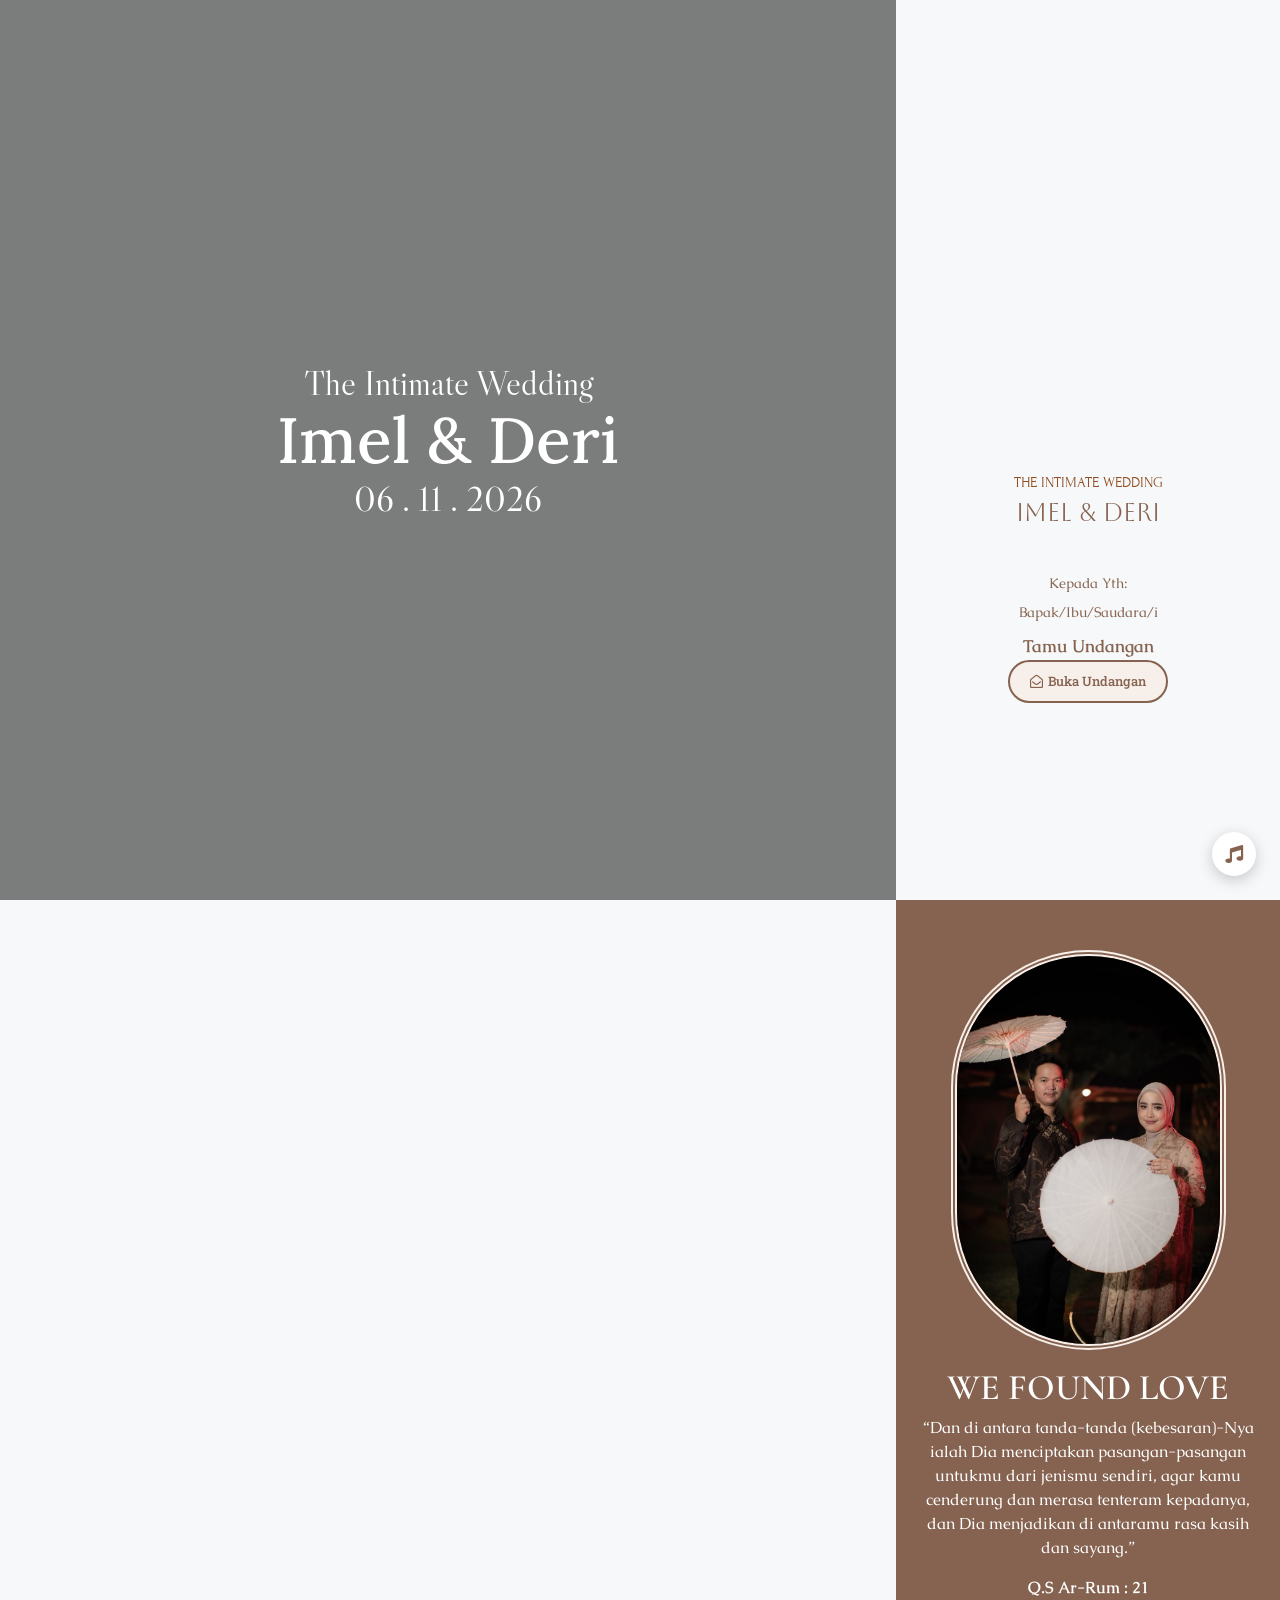
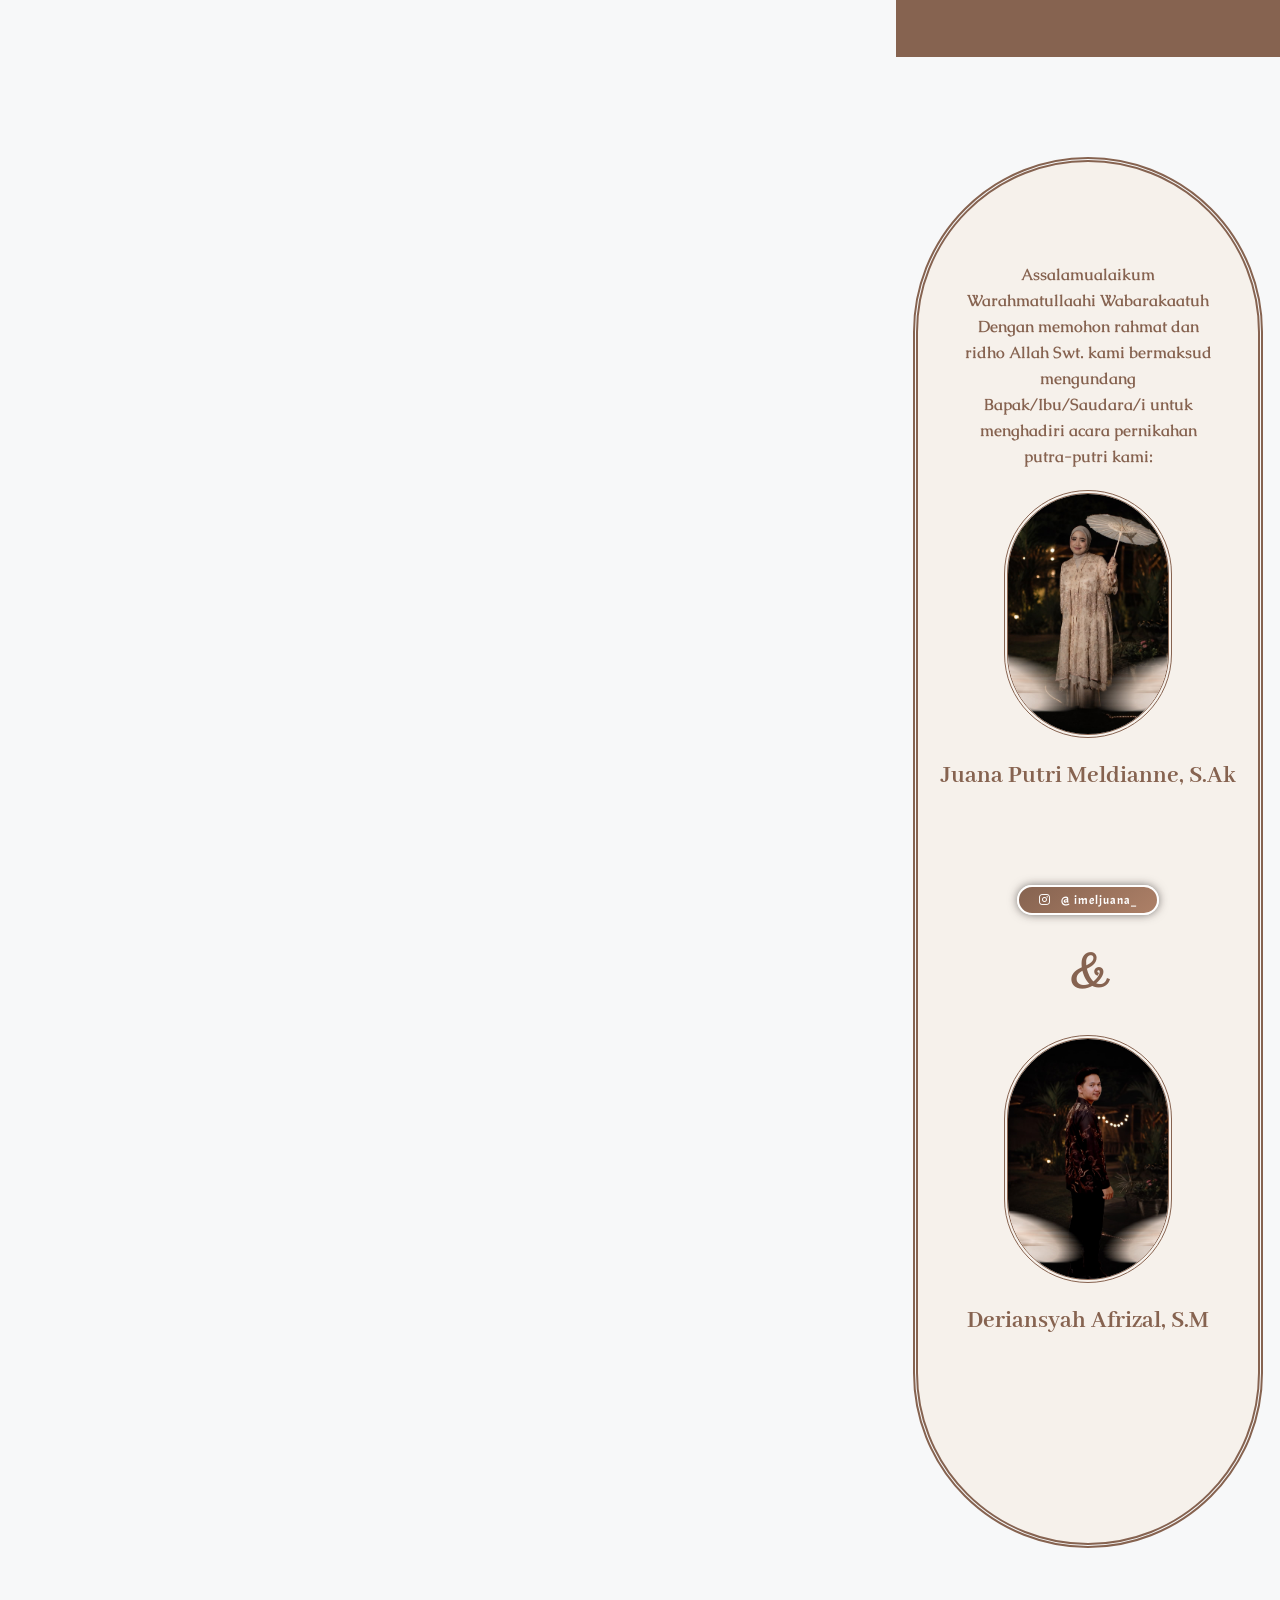
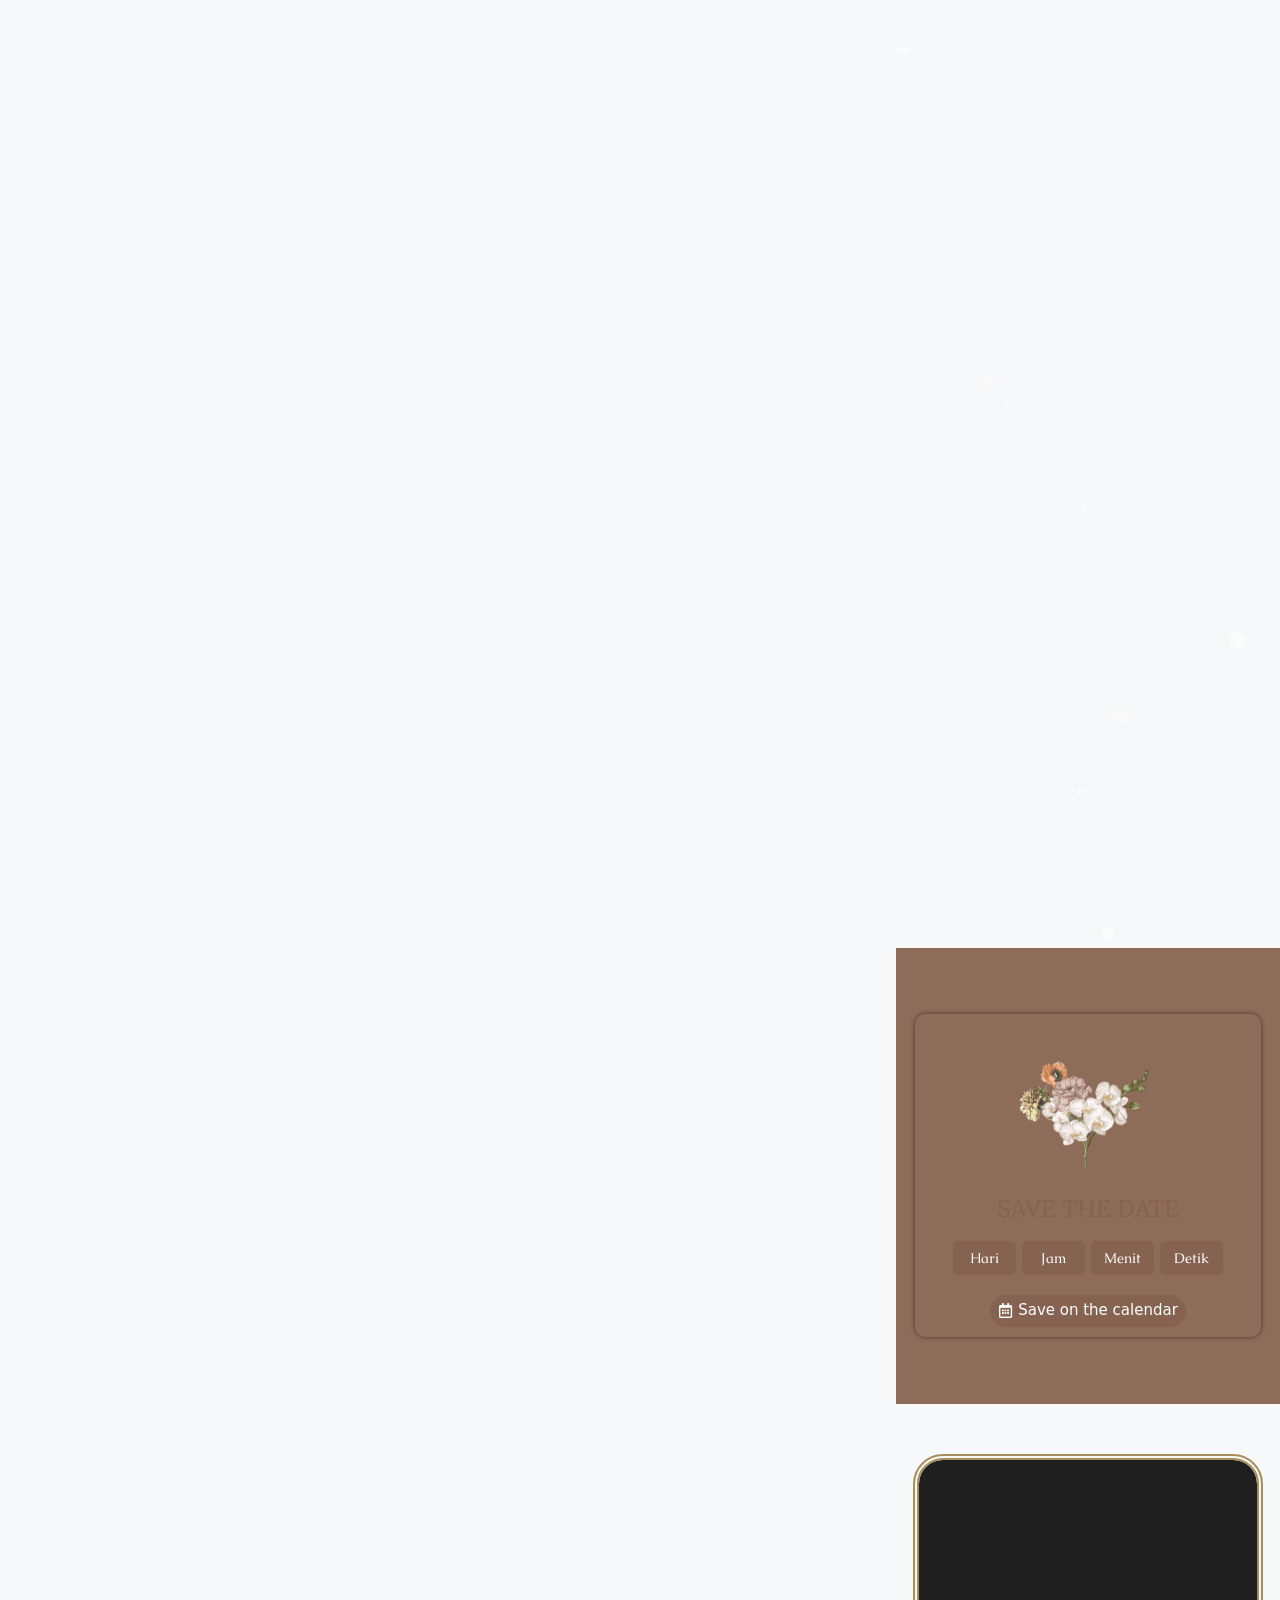
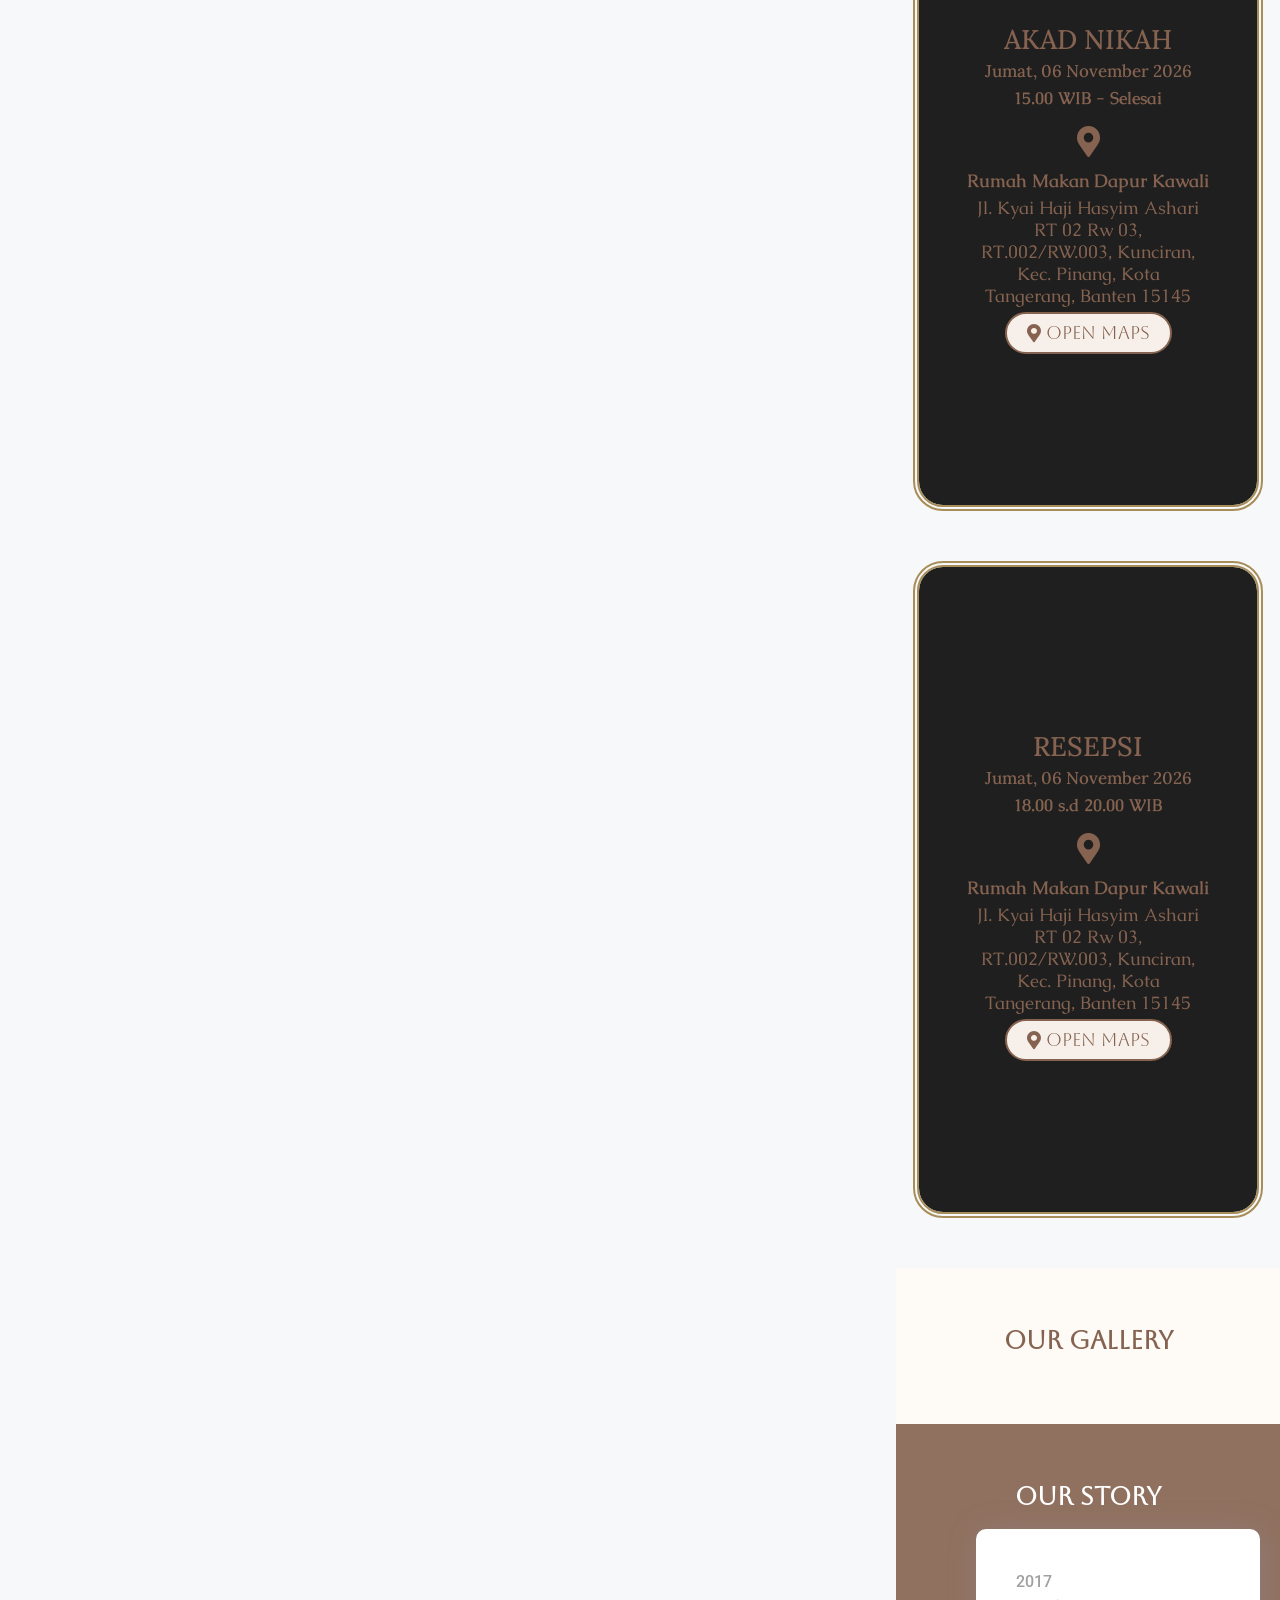
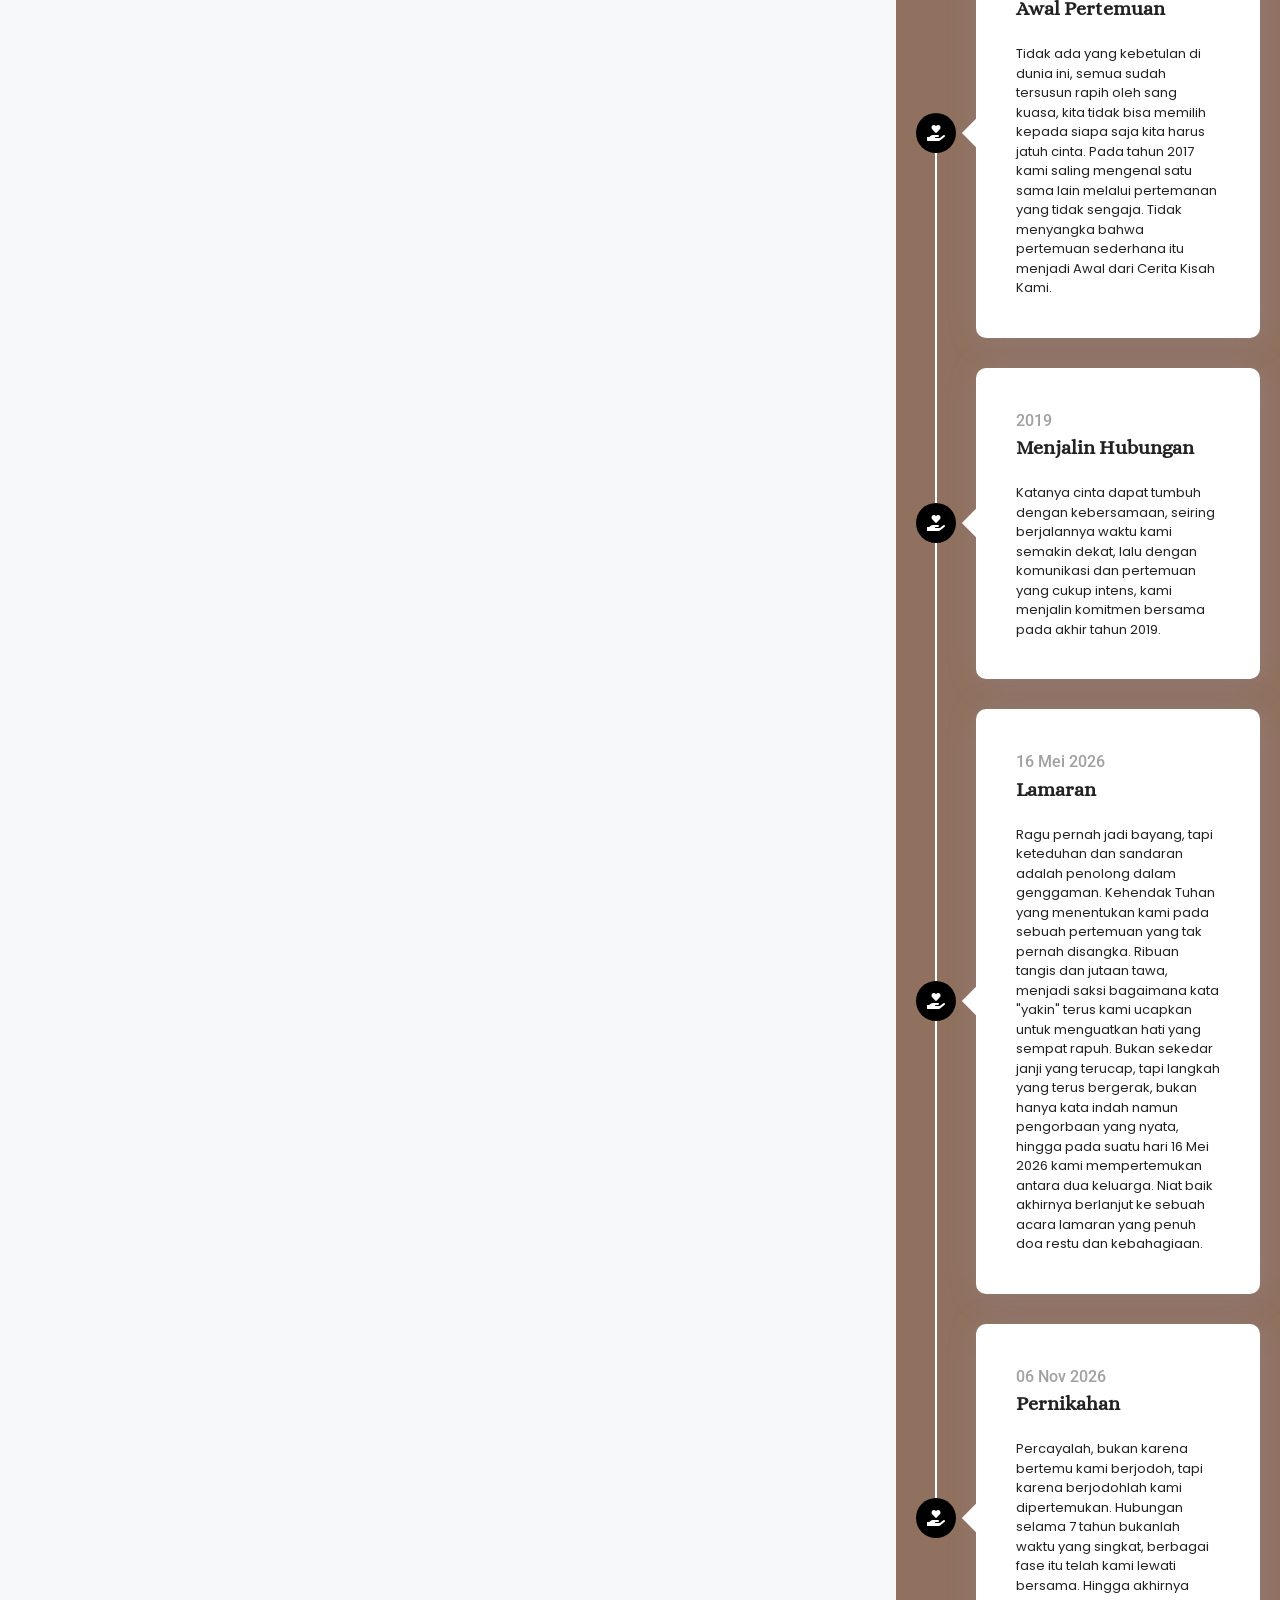
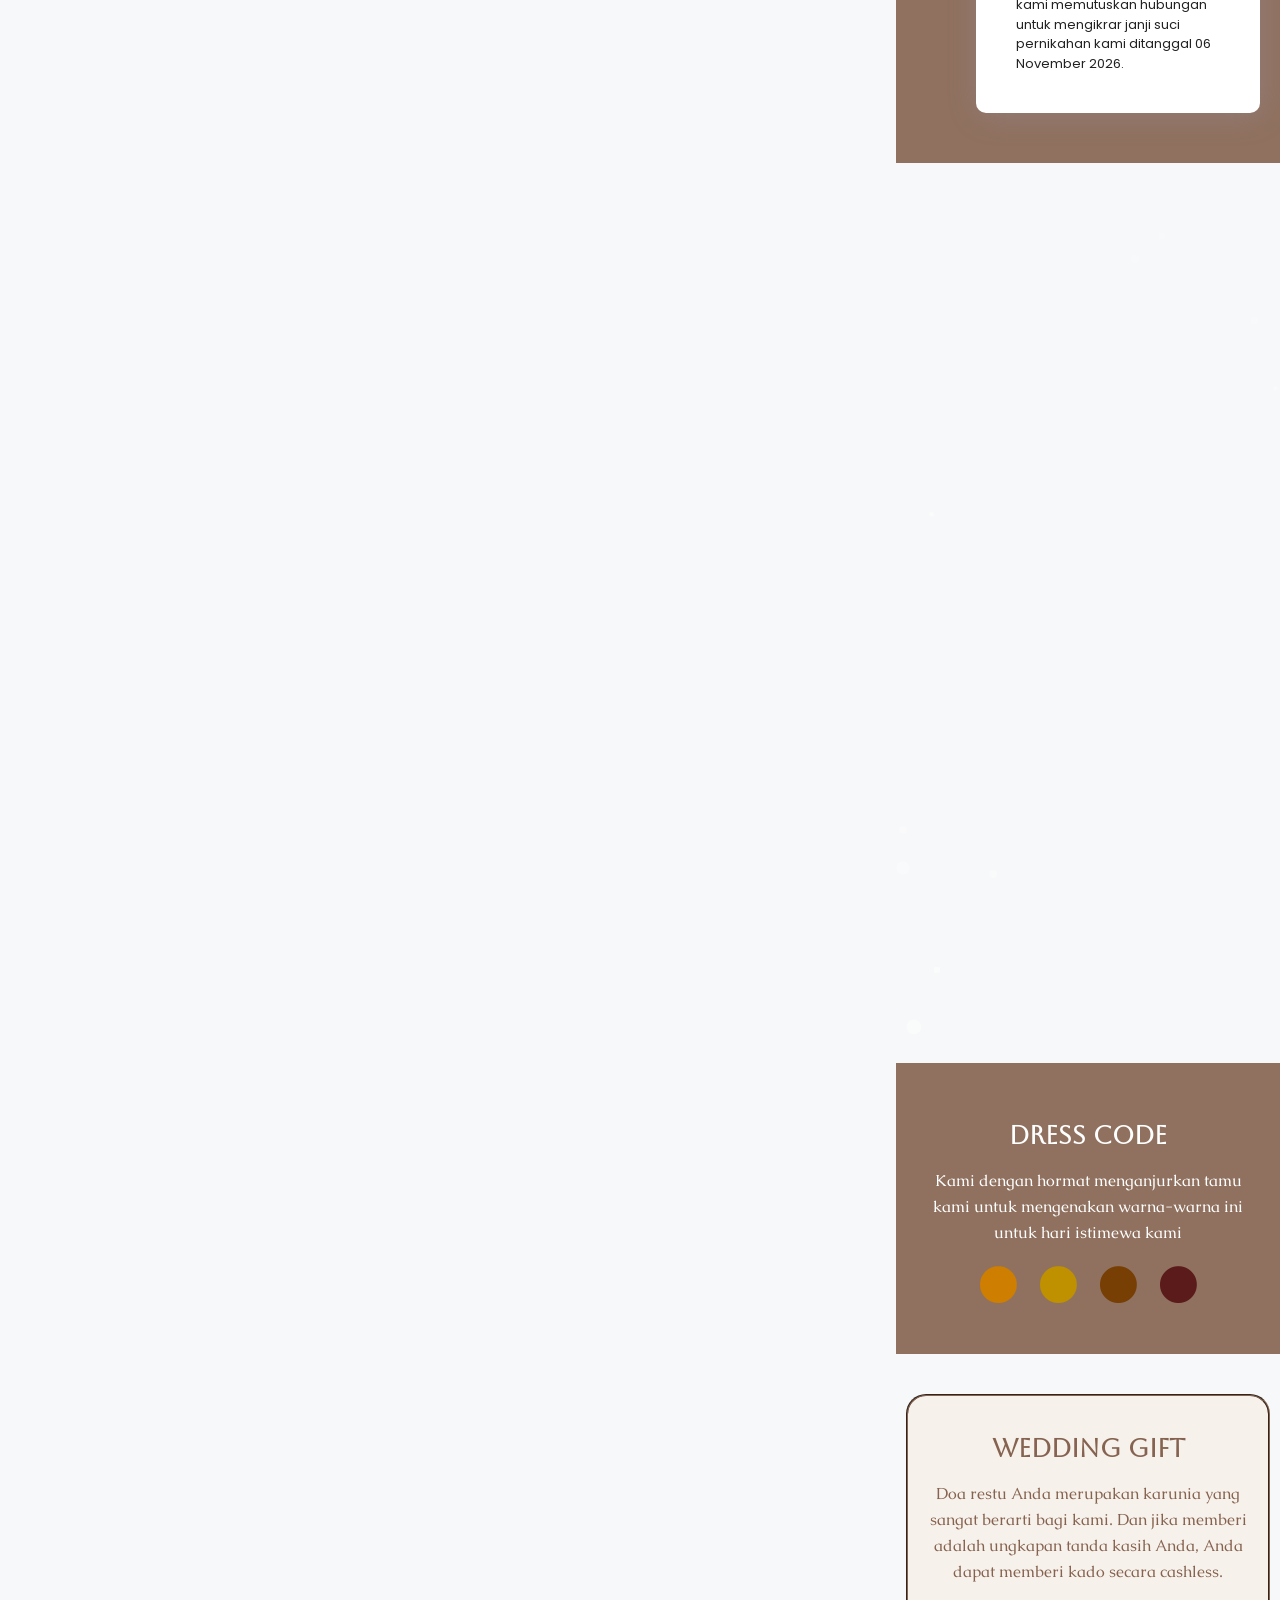
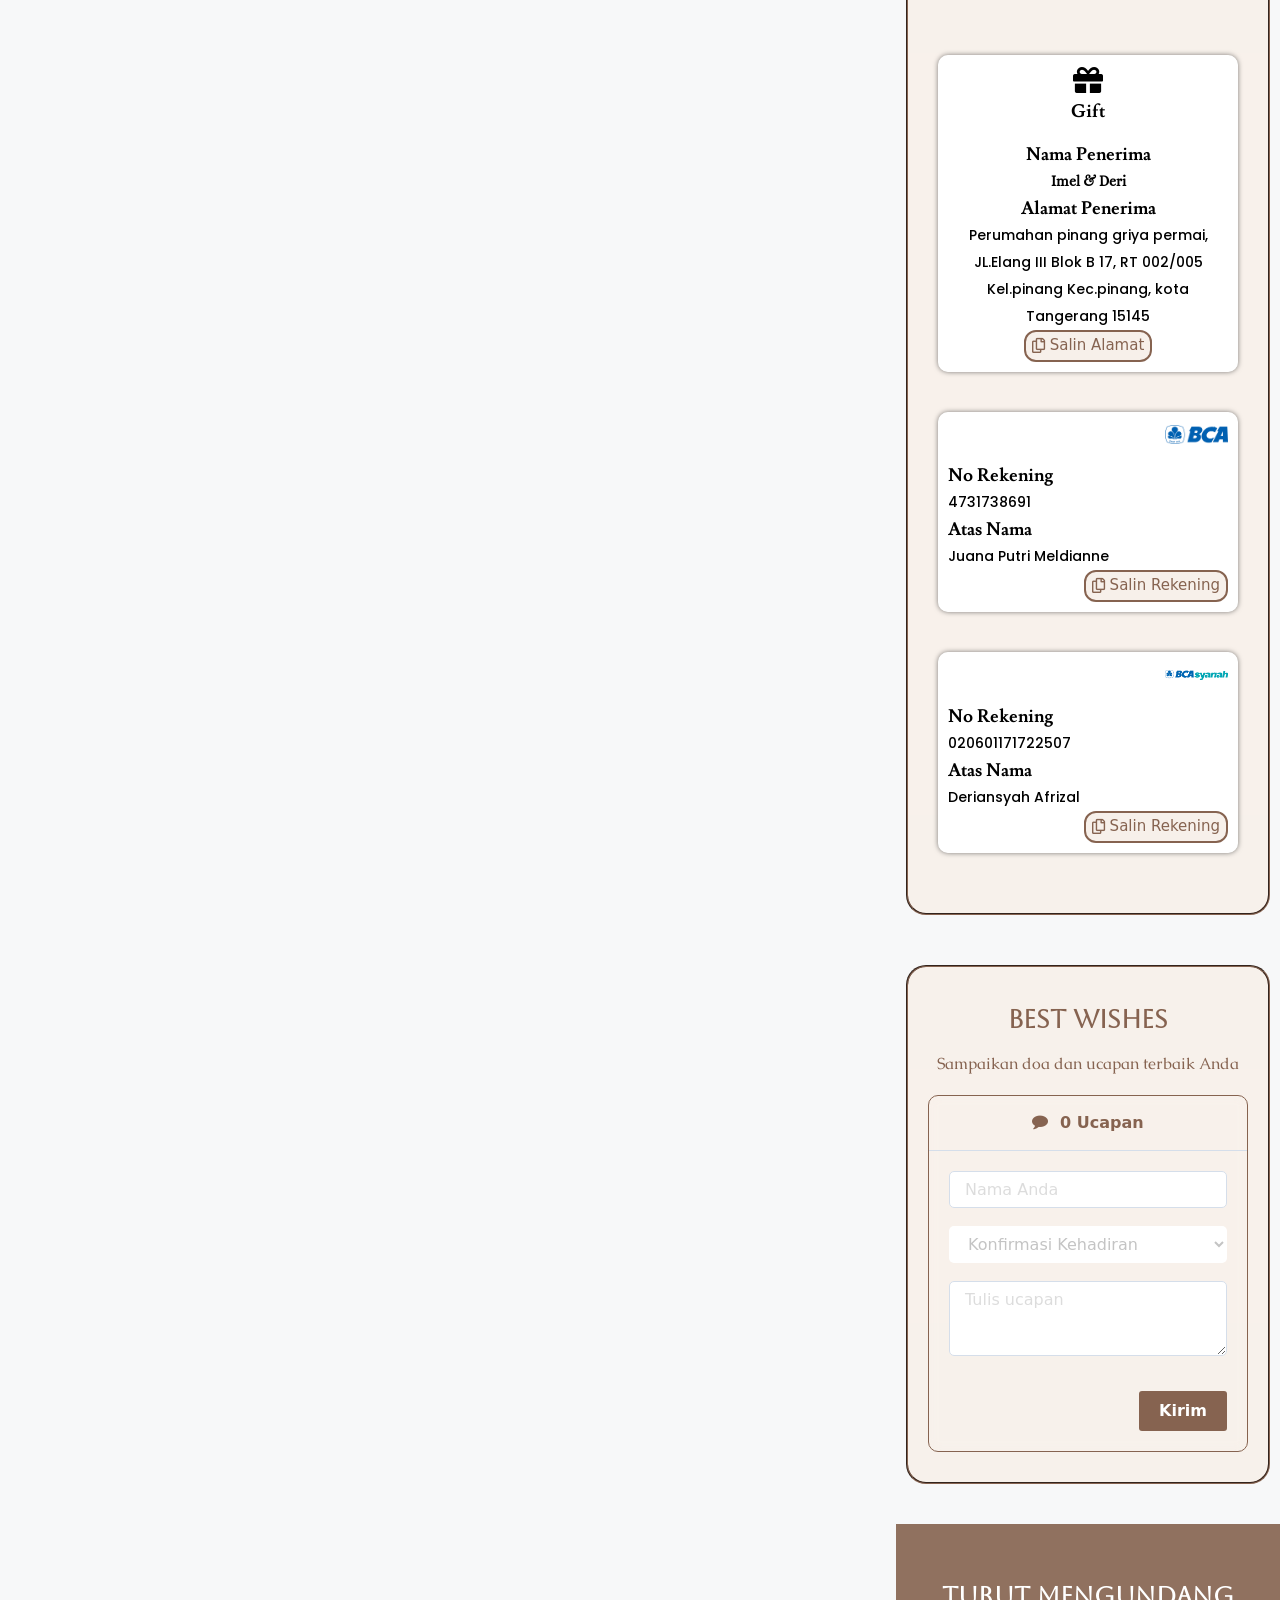
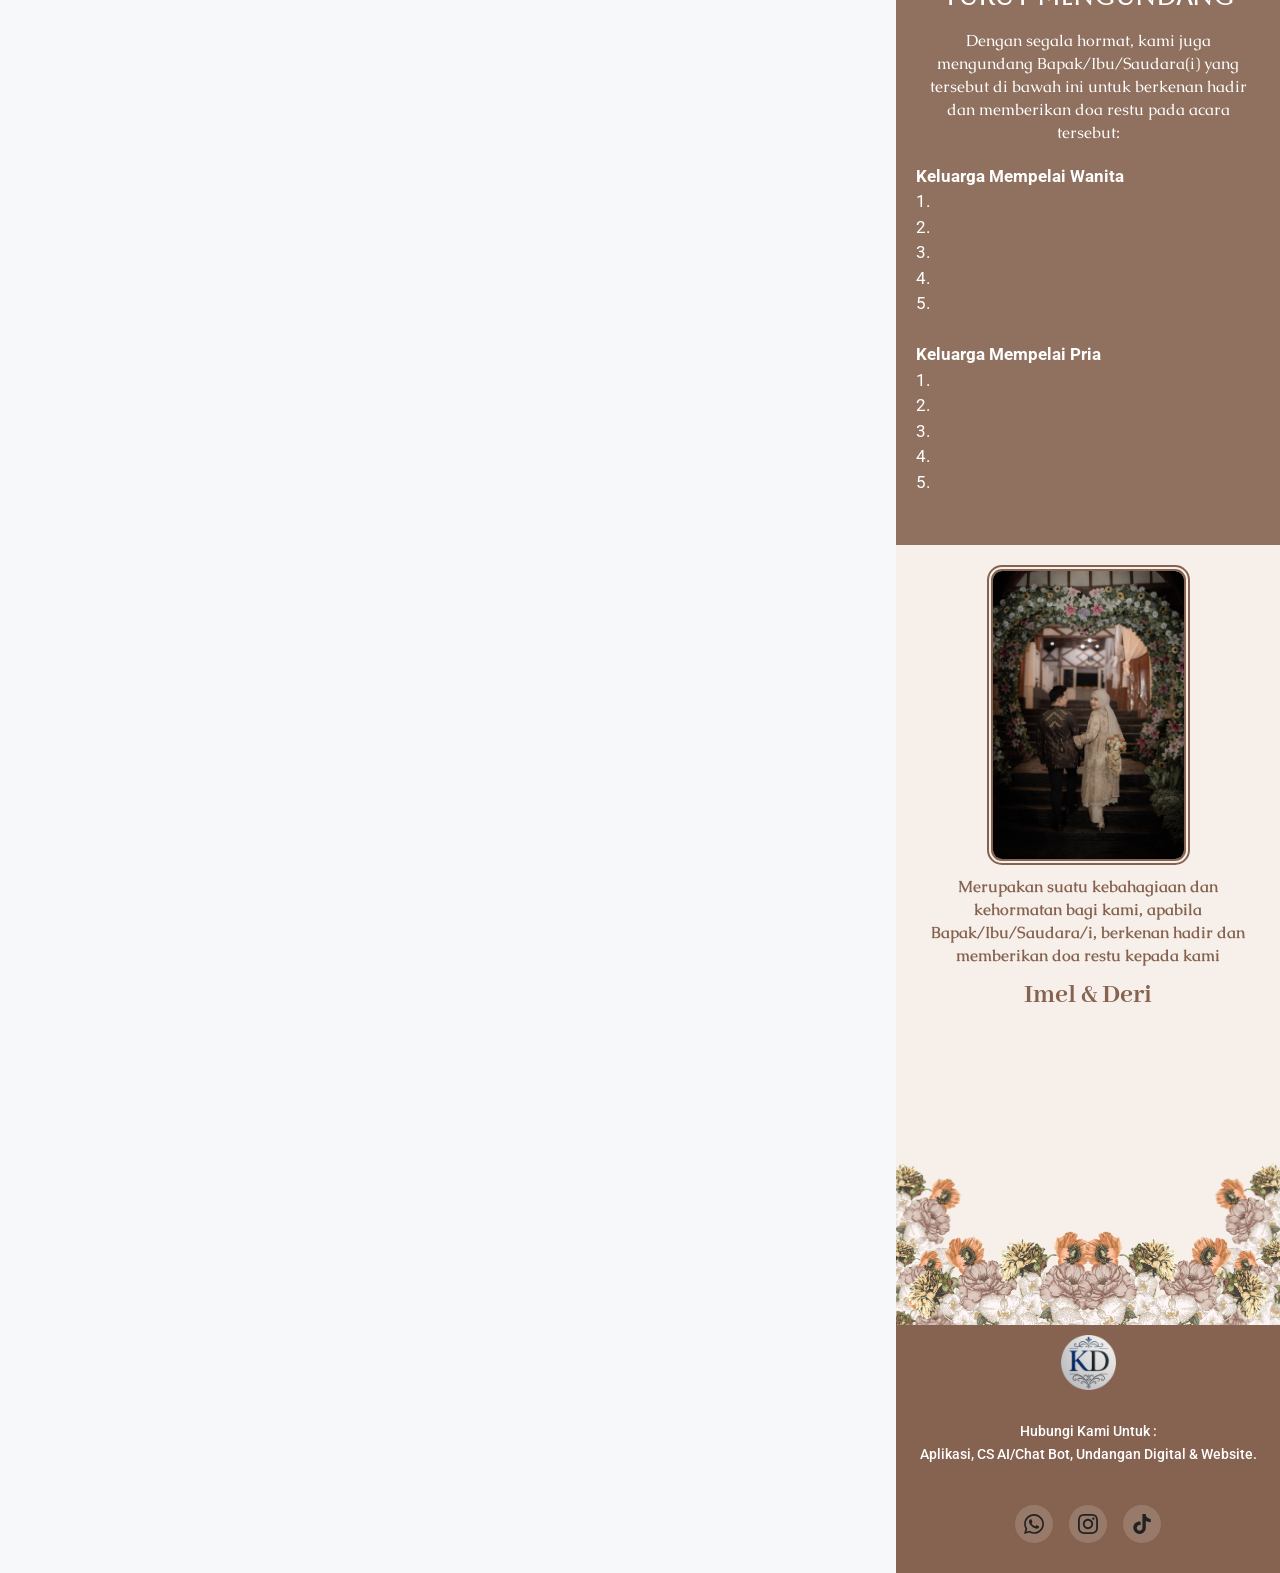
==== index.html @ 1481d9d5 "Initial commit: Wedding invitation Imel & Deri with updated photos, audio, and assets" ====
<!DOCTYPE html>
<html lang="id" prefix="og: https://ogp.me/ns#">
<head>
	<meta charset="UTF-8">
		<meta name="color-scheme" content="light only">
<meta name="supported-color-schemes" content="light">
<meta name="darkreader-lock">
<meta name="viewport" content="width=device-width, initial-scale=1">
<!-- Optimasi Mesin Pencari oleh Rank Math - https://rankmath.com/ -->
<title>The Intimate Wedding of Imel &amp; Deri</title>
<meta name="description" content="The Intimate Wedding of Imel &amp; Deri - Jumat, 06 November 2026">
<meta name="robots" content="nofollow, noindex, noimageindex, nosnippet, noarchive">
<meta property="og:locale" content="id_ID">
<meta property="og:type" content="article">
<meta property="og:title" content="Imel 🤎 Deri">
<meta property="og:description" content="The Intimate Wedding of Imel &amp; Deri - Jumat, 06 November 2026">
<meta property="og:url" content="https://by.zehaninv.id/3d-vintage-botanica/">
<meta property="og:site_name" content="Zehan Invitation ID">
<meta property="article:section" content="ART NON ADAT">
<meta property="og:updated_time" content="2026-05-12T13:00:14+07:00">
<meta property="og:image" content="https://i.pinimg.com/736x/73/b1/9c/73b19c3fbc19d99a5a6d6c7230ad7a88.jpg">
<meta property="og:image:secure_url" content="https://i.pinimg.com/736x/73/b1/9c/73b19c3fbc19d99a5a6d6c7230ad7a88.jpg">
<meta property="og:image:width" content="736">
<meta property="og:image:height" content="1104">
<meta property="og:image:alt" content="Imel 🤎 Deri">
<meta property="og:image:type" content="image/jpeg">
<meta property="article:published_time" content="2026-04-14T06:20:28+07:00">
<meta property="article:modified_time" content="2026-05-12T13:00:14+07:00">
<meta name="twitter:card" content="summary_large_image">
<meta name="twitter:title" content="Imel 🤎 Deri">
<meta name="twitter:description" content="The Intimate Wedding of Imel &amp; Deri - Jumat, 06 November 2026">
<meta name="twitter:image" content="https://i.pinimg.com/736x/73/b1/9c/73b19c3fbc19d99a5a6d6c7230ad7a88.jpg">
<meta name="twitter:label1" content="Ditulis oleh">
<meta name="twitter:data1" content="admin">
<meta name="twitter:label2" content="Waktunya membaca">
<meta name="twitter:data2" content="Kurang dari semenit">
<script type="application/ld+json" class="rank-math-schema">{"@context":"https://schema.org","@graph":[{"@type":["Person","Organization"],"@id":"https://by.zehaninv.id/#person","name":"Zehan Invitation ID","logo":{"@type":"ImageObject","@id":"https://by.zehaninv.id/#logo","url":"https://by.ourevent.id/wp-content/uploads/2026/03/cropped-logo-2-bg-coklat-1-1-1.jpg","contentUrl":"https://by.ourevent.id/wp-content/uploads/2026/03/cropped-logo-2-bg-coklat-1-1-1.jpg","caption":"Zehan Invitation ID","inLanguage":"id","width":"512","height":"512"},"image":{"@type":"ImageObject","@id":"https://by.zehaninv.id/#logo","url":"https://by.ourevent.id/wp-content/uploads/2026/03/cropped-logo-2-bg-coklat-1-1-1.jpg","contentUrl":"https://by.ourevent.id/wp-content/uploads/2026/03/cropped-logo-2-bg-coklat-1-1-1.jpg","caption":"Zehan Invitation ID","inLanguage":"id","width":"512","height":"512"}},{"@type":"WebSite","@id":"https://by.zehaninv.id/#website","url":"https://by.zehaninv.id","name":"Zehan Invitation ID","publisher":{"@id":"https://by.zehaninv.id/#person"},"inLanguage":"id"},{"@type":"ImageObject","@id":"https://i.pinimg.com/736x/73/b1/9c/73b19c3fbc19d99a5a6d6c7230ad7a88.jpg","url":"https://i.pinimg.com/736x/73/b1/9c/73b19c3fbc19d99a5a6d6c7230ad7a88.jpg","width":"736","height":"1104","inLanguage":"id"},{"@type":"WebPage","@id":"https://by.zehaninv.id/3d-vintage-botanica/#webpage","url":"https://by.zehaninv.id/3d-vintage-botanica/","name":"3D Vintage Botanica","datePublished":"2026-04-14T06:20:28+07:00","dateModified":"2026-05-12T13:00:14+07:00","isPartOf":{"@id":"https://by.zehaninv.id/#website"},"primaryImageOfPage":{"@id":"https://i.pinimg.com/736x/73/b1/9c/73b19c3fbc19d99a5a6d6c7230ad7a88.jpg"},"inLanguage":"id"},{"@type":"Person","@id":"https://by.zehaninv.id/author/admin/","name":"admin","url":"https://by.zehaninv.id/author/admin/","image":{"@type":"ImageObject","@id":"https://secure.gravatar.com/avatar/ea593717e83d57dcea28488e028e71bd6f77fe7e75fd25d4421c577ec3d653fe?s=96&amp;d=mm&amp;r=g","url":"https://secure.gravatar.com/avatar/ea593717e83d57dcea28488e028e71bd6f77fe7e75fd25d4421c577ec3d653fe?s=96&amp;d=mm&amp;r=g","caption":"admin","inLanguage":"id"},"sameAs":["https://by.zehaninv.id"]},{"@type":"BlogPosting","headline":"3D Vintage Botanica","datePublished":"2026-04-14T06:20:28+07:00","dateModified":"2026-05-12T13:00:14+07:00","articleSection":"ART NON ADAT","author":{"@id":"https://by.zehaninv.id/author/admin/","name":"admin"},"publisher":{"@id":"https://by.zehaninv.id/#person"},"description":"Berikut Preview Tema 3D Vintage Botanica","name":"3D Vintage Botanica","@id":"https://by.zehaninv.id/3d-vintage-botanica/#richSnippet","isPartOf":{"@id":"https://by.zehaninv.id/3d-vintage-botanica/#webpage"},"image":{"@id":"https://i.pinimg.com/736x/73/b1/9c/73b19c3fbc19d99a5a6d6c7230ad7a88.jpg"},"inLanguage":"id","mainEntityOfPage":{"@id":"https://by.zehaninv.id/3d-vintage-botanica/#webpage"}}]}</script>
<!-- /Plugin WordPress Rank Math SEO -->

<script type='application/javascript' id='pys-version-script'>console.log('PixelYourSite Free version 11.4.0');</script>
<link rel='dns-prefetch' href='//fonts.googleapis.com'>
<link rel="alternate" title="oEmbed (JSON)" type="application/json+oembed" href="wp-json/oembed/1.0/embed?url=https%3A%2F%2Fby.zehaninv.id%2F3d-vintage-botanica%2F">
<link rel="alternate" title="oEmbed (XML)" type="text/xml+oembed" href="wp-json/oembed/1.0/embed-1?url=https%3A%2F%2Fby.zehaninv.id%2F3d-vintage-botanica%2F&#038;format=xml">
<style id="wp-img-auto-sizes-contain-inline-css">
img:is([sizes=auto i],[sizes^="auto," i]){contain-intrinsic-size:3000px 1500px}
/*# sourceURL=wp-img-auto-sizes-contain-inline-css */
</style>
<style id="wp-emoji-styles-inline-css">

	img.wp-smiley, img.emoji {
		display: inline !important;
		border: none !important;
		box-shadow: none !important;
		height: 1em !important;
		width: 1em !important;
		margin: 0 0.07em !important;
		vertical-align: -0.1em !important;
		background: none !important;
		padding: 0 !important;
	}
/*# sourceURL=wp-emoji-styles-inline-css */
</style>
<style id="wp-block-library-inline-css">
:root{--wp-block-synced-color:#7a00df;--wp-block-synced-color--rgb:122,0,223;--wp-bound-block-color:var(--wp-block-synced-color);--wp-editor-canvas-background:#ddd;--wp-admin-theme-color:#007cba;--wp-admin-theme-color--rgb:0,124,186;--wp-admin-theme-color-darker-10:#006ba1;--wp-admin-theme-color-darker-10--rgb:0,107,160.5;--wp-admin-theme-color-darker-20:#005a87;--wp-admin-theme-color-darker-20--rgb:0,90,135;--wp-admin-border-width-focus:2px}@media (min-resolution:192dpi){:root{--wp-admin-border-width-focus:1.5px}}.wp-element-button{cursor:pointer}:root .has-very-light-gray-background-color{background-color:#eee}:root .has-very-dark-gray-background-color{background-color:#313131}:root .has-very-light-gray-color{color:#eee}:root .has-very-dark-gray-color{color:#313131}:root .has-vivid-green-cyan-to-vivid-cyan-blue-gradient-background{background:linear-gradient(135deg,#00d084,#0693e3)}:root .has-purple-crush-gradient-background{background:linear-gradient(135deg,#34e2e4,#4721fb 50%,#ab1dfe)}:root .has-hazy-dawn-gradient-background{background:linear-gradient(135deg,#faaca8,#dad0ec)}:root .has-subdued-olive-gradient-background{background:linear-gradient(135deg,#fafae1,#67a671)}:root .has-atomic-cream-gradient-background{background:linear-gradient(135deg,#fdd79a,#004a59)}:root .has-nightshade-gradient-background{background:linear-gradient(135deg,#330968,#31cdcf)}:root .has-midnight-gradient-background{background:linear-gradient(135deg,#020381,#2874fc)}:root{--wp--preset--font-size--normal:16px;--wp--preset--font-size--huge:42px}.has-regular-font-size{font-size:1em}.has-larger-font-size{font-size:2.625em}.has-normal-font-size{font-size:var(--wp--preset--font-size--normal)}.has-huge-font-size{font-size:var(--wp--preset--font-size--huge)}:root .has-text-align-center{text-align:center}:root .has-text-align-left{text-align:left}:root .has-text-align-right{text-align:right}.has-fit-text{white-space:nowrap!important}#end-resizable-editor-section{display:none}.aligncenter{clear:both}.items-justified-left{justify-content:flex-start}.items-justified-center{justify-content:center}.items-justified-right{justify-content:flex-end}.items-justified-space-between{justify-content:space-between}.screen-reader-text{word-wrap:normal!important;border:0;clip-path:inset(50%);height:1px;margin:-1px;overflow:hidden;padding:0;position:absolute;width:1px;word-break:normal!important}.screen-reader-text:focus{background-color:#ddd;clip-path:none;color:#444;display:block;font-size:1em;height:auto;left:5px;line-height:normal;padding:15px 23px 14px;text-decoration:none;top:5px;width:auto;z-index:100000}html :where(.has-border-color){border-style:solid}html :where([style^=border-color],[style*=";border-color"],[style*="; border-color"]){border-style:solid}html :where([style^=border-top-color],[style*=";border-top-color"],[style*="; border-top-color"]){border-top-style:solid}html :where([style^=border-right-color],[style*=";border-right-color"],[style*="; border-right-color"]){border-right-style:solid}html :where([style^=border-bottom-color],[style*=";border-bottom-color"],[style*="; border-bottom-color"]){border-bottom-style:solid}html :where([style^=border-left-color],[style*=";border-left-color"],[style*="; border-left-color"]){border-left-style:solid}html :where([style^=border-width],[style*=";border-width"],[style*="; border-width"]){border-style:solid}html :where([style^=border-top-width],[style*=";border-top-width"],[style*="; border-top-width"]){border-top-style:solid}html :where([style^=border-right-width],[style*=";border-right-width"],[style*="; border-right-width"]){border-right-style:solid}html :where([style^=border-bottom-width],[style*=";border-bottom-width"],[style*="; border-bottom-width"]){border-bottom-style:solid}html :where([style^=border-left-width],[style*=";border-left-width"],[style*="; border-left-width"]){border-left-style:solid}html :where(img[class*=wp-image-]){height:auto;max-width:100%}:where(figure){margin:0 0 1em}html :where(.is-position-sticky){--wp-admin--admin-bar--position-offset:var(--wp-admin--admin-bar--height,0px)}@media screen and (max-width:600px){html :where(.is-position-sticky){--wp-admin--admin-bar--position-offset:0px}}
/*# sourceURL=/wp-includes/css/dist/block-library/common.min.css */
</style>
<style id="classic-theme-styles-inline-css">
/*! This file is auto-generated */
.wp-block-button__link{color:#fff;background-color:#32373c;border-radius:9999px;box-shadow:none;text-decoration:none;padding:calc(.667em + 2px) calc(1.333em + 2px);font-size:1.125em}.wp-block-file__button{background:#32373c;color:#fff;text-decoration:none}
/*# sourceURL=/wp-includes/css/classic-themes.min.css */
</style>
<style id="wp-block-styles-placeholder-inline-css">
:root { --wp-internal-comment: "Placeholder for wp_hoist_late_printed_styles() to replace with the block styles printed at wp_footer." }
/*# sourceURL=wp-block-styles-placeholder-inline-css */
</style>
<link rel='stylesheet' id='jet-engine-frontend-css' href='wp-content/plugins/jet-engine/assets/css/frontend.css?ver=3.8.14.3' media='all'>
<style id="wp-global-styles-placeholder-inline-css">
:root { --wp-internal-comment: "Placeholder for wp_hoist_late_printed_styles() to replace with the global-styles printed at wp_footer." }
/*# sourceURL=wp-global-styles-placeholder-inline-css */
</style>
<style id="zehan-core-widgets-inline-css">

    .eltemplate-button.elementor-button,.zehan-button.elementor-button{
      display:inline-flex;align-items:center;justify-content:center;gap:.5em;
      line-height:1;text-decoration:none;border:1px solid transparent;
      padding:.75em 1.25em;cursor:pointer;transition:all .2s ease;
    }
    .elementor-button .elementor-button-icon{display:inline-flex}

    .eltemplate-heading,.zehan-heading{display:block}
    .eltemplate-image,.zehan-image{display:inline-block;max-width:100%;height:auto}

    .eltemplate-image-box,.zehan-image-box,
    .eltemplate-icon-box,.zehan-icon-box{display:block}

    .eltemplate-icon-box .box-inner,.zehan-icon-box .box-inner{
      display:flex;align-items:flex-start; /* gap diatur dari kontrol */
    }
    .eltemplate-icon-box .box-icon img{display:block;max-width:100%;height:auto}
    .eltemplate-icon-box .box-title,.zehan-icon-box .box-title{margin:.25rem 0 0}
    .eltemplate-icon-box .box-desc,.zehan-icon-box .box-desc{margin:.25rem 0 0}
    
/*# sourceURL=zehan-core-widgets-inline-css */
</style>
<link rel='stylesheet' id='oe-souvenir-public-css' href='wp-content/plugins/our-event-souvenir-card/assets/css/public.css?ver=1.5.8' media='all'>
<link rel='stylesheet' id='uaf_client_css-css' href='wp-content/uploads/useanyfont/uaf.css?ver=1787227964' media='all'>
<link rel='stylesheet' id='wds-elementor-css' href='wp-content/plugins/weddingsaas-pro/assets/css/wds-elementor.css?ver=2.10.4' media='all'>
<link rel='stylesheet' id='saic_style-css' href='wp-content/plugins/weddingsaas-pro/assets/plugins/custom/commentpress/saic_style.css?ver=2.10.4' media='screen'>
<link rel='stylesheet' id='eae-css-css' href='wp-content/plugins/addon-elements-for-elementor-page-builder/assets/css/eae.min.css?ver=1.14.5' media='all'>
<link rel='stylesheet' id='eae-peel-css-css' href='wp-content/plugins/addon-elements-for-elementor-page-builder/assets/lib/peel/peel.css?ver=1.14.5' media='all'>
<link rel='stylesheet' id='font-awesome-4-shim-css' href='wp-content/plugins/elementor/assets/lib/font-awesome/css/v4-shims.min.css?ver=1.0' media='all'>
<link rel='stylesheet' id='font-awesome-5-all-css' href='wp-content/plugins/elementor/assets/lib/font-awesome/css/all.min.css?ver=1.0' media='all'>
<link rel='stylesheet' id='vegas-css-css' href='wp-content/plugins/addon-elements-for-elementor-page-builder/assets/lib/vegas/vegas.min.css?ver=2.4.0' media='all'>
<link rel='stylesheet' id='fonts-local-css' href='fonts-local.css' media='all'>
<link rel='stylesheet' id='generate-comments-css' href='wp-content/themes/generatepress/assets/css/components/comments.min.css?ver=3.6.1' media='all'>
<link rel='stylesheet' id='generate-style-css' href='wp-content/themes/generatepress/assets/css/main.min.css?ver=3.6.1' media='all'>
<style id="generate-style-inline-css">
body{background-color:var(--base-2);color:var(--contrast);}a{color:var(--accent);}a{text-decoration:underline;}.entry-title a, .site-branding a, a.button, .wp-block-button__link, .main-navigation a{text-decoration:none;}a:hover, a:focus, a:active{color:var(--contrast);}.wp-block-group__inner-container{max-width:1200px;margin-left:auto;margin-right:auto;}:root{--contrast:#222222;--contrast-2:#575760;--contrast-3:#b2b2be;--base:#f0f0f0;--base-2:#f7f8f9;--base-3:#ffffff;--accent:#1e73be;}:root .has-contrast-color{color:var(--contrast);}:root .has-contrast-background-color{background-color:var(--contrast);}:root .has-contrast-2-color{color:var(--contrast-2);}:root .has-contrast-2-background-color{background-color:var(--contrast-2);}:root .has-contrast-3-color{color:var(--contrast-3);}:root .has-contrast-3-background-color{background-color:var(--contrast-3);}:root .has-base-color{color:var(--base);}:root .has-base-background-color{background-color:var(--base);}:root .has-base-2-color{color:var(--base-2);}:root .has-base-2-background-color{background-color:var(--base-2);}:root .has-base-3-color{color:var(--base-3);}:root .has-base-3-background-color{background-color:var(--base-3);}:root .has-accent-color{color:var(--accent);}:root .has-accent-background-color{background-color:var(--accent);}.top-bar{background-color:#636363;color:#ffffff;}.top-bar a{color:#ffffff;}.top-bar a:hover{color:#303030;}.site-header{background-color:var(--base-3);}.main-title a,.main-title a:hover{color:var(--contrast);}.site-description{color:var(--contrast-2);}.mobile-menu-control-wrapper .menu-toggle,.mobile-menu-control-wrapper .menu-toggle:hover,.mobile-menu-control-wrapper .menu-toggle:focus,.has-inline-mobile-toggle #site-navigation.toggled{background-color:rgba(0, 0, 0, 0.02);}.main-navigation,.main-navigation ul ul{background-color:var(--base-3);}.main-navigation .main-nav ul li a, .main-navigation .menu-toggle, .main-navigation .menu-bar-items{color:var(--contrast);}.main-navigation .main-nav ul li:not([class*="current-menu-"]):hover > a, .main-navigation .main-nav ul li:not([class*="current-menu-"]):focus > a, .main-navigation .main-nav ul li.sfHover:not([class*="current-menu-"]) > a, .main-navigation .menu-bar-item:hover > a, .main-navigation .menu-bar-item.sfHover > a{color:var(--accent);}button.menu-toggle:hover,button.menu-toggle:focus{color:var(--contrast);}.main-navigation .main-nav ul li[class*="current-menu-"] > a{color:var(--accent);}.navigation-search input[type="search"],.navigation-search input[type="search"]:active, .navigation-search input[type="search"]:focus, .main-navigation .main-nav ul li.search-item.active > a, .main-navigation .menu-bar-items .search-item.active > a{color:var(--accent);}.main-navigation ul ul{background-color:var(--base);}.separate-containers .inside-article, .separate-containers .comments-area, .separate-containers .page-header, .one-container .container, .separate-containers .paging-navigation, .inside-page-header{background-color:var(--base-3);}.entry-title a{color:var(--contrast);}.entry-title a:hover{color:var(--contrast-2);}.entry-meta{color:var(--contrast-2);}.sidebar .widget{background-color:var(--base-3);}.footer-widgets{background-color:var(--base-3);}.site-info{background-color:var(--base-3);}input[type="text"],input[type="email"],input[type="url"],input[type="password"],input[type="search"],input[type="tel"],input[type="number"],textarea,select{color:var(--contrast);background-color:var(--base-2);border-color:var(--base);}input[type="text"]:focus,input[type="email"]:focus,input[type="url"]:focus,input[type="password"]:focus,input[type="search"]:focus,input[type="tel"]:focus,input[type="number"]:focus,textarea:focus,select:focus{color:var(--contrast);background-color:var(--base-2);border-color:var(--contrast-3);}button,html input[type="button"],input[type="reset"],input[type="submit"],a.button,a.wp-block-button__link:not(.has-background){color:#ffffff;background-color:#55555e;}button:hover,html input[type="button"]:hover,input[type="reset"]:hover,input[type="submit"]:hover,a.button:hover,button:focus,html input[type="button"]:focus,input[type="reset"]:focus,input[type="submit"]:focus,a.button:focus,a.wp-block-button__link:not(.has-background):active,a.wp-block-button__link:not(.has-background):focus,a.wp-block-button__link:not(.has-background):hover{color:#ffffff;background-color:#3f4047;}a.generate-back-to-top{background-color:rgba( 0,0,0,0.4 );color:#ffffff;}a.generate-back-to-top:hover,a.generate-back-to-top:focus{background-color:rgba( 0,0,0,0.6 );color:#ffffff;}:root{--gp-search-modal-bg-color:var(--base-3);--gp-search-modal-text-color:var(--contrast);--gp-search-modal-overlay-bg-color:rgba(0,0,0,0.2);}@media (max-width:768px){.main-navigation .menu-bar-item:hover > a, .main-navigation .menu-bar-item.sfHover > a{background:none;color:var(--contrast);}}.nav-below-header .main-navigation .inside-navigation.grid-container, .nav-above-header .main-navigation .inside-navigation.grid-container{padding:0px 20px 0px 20px;}.site-main .wp-block-group__inner-container{padding:40px;}.separate-containers .paging-navigation{padding-top:20px;padding-bottom:20px;}.entry-content .alignwide, body:not(.no-sidebar) .entry-content .alignfull{margin-left:-40px;width:calc(100% + 80px);max-width:calc(100% + 80px);}.rtl .menu-item-has-children .dropdown-menu-toggle{padding-left:20px;}.rtl .main-navigation .main-nav ul li.menu-item-has-children > a{padding-right:20px;}@media (max-width:768px){.separate-containers .inside-article, .separate-containers .comments-area, .separate-containers .page-header, .separate-containers .paging-navigation, .one-container .site-content, .inside-page-header{padding:30px;}.site-main .wp-block-group__inner-container{padding:30px;}.inside-top-bar{padding-right:30px;padding-left:30px;}.inside-header{padding-right:30px;padding-left:30px;}.widget-area .widget{padding-top:30px;padding-right:30px;padding-bottom:30px;padding-left:30px;}.footer-widgets-container{padding-top:30px;padding-right:30px;padding-bottom:30px;padding-left:30px;}.inside-site-info{padding-right:30px;padding-left:30px;}.entry-content .alignwide, body:not(.no-sidebar) .entry-content .alignfull{margin-left:-30px;width:calc(100% + 60px);max-width:calc(100% + 60px);}.one-container .site-main .paging-navigation{margin-bottom:20px;}}/* End cached CSS */.is-right-sidebar{width:30%;}.is-left-sidebar{width:30%;}.site-content .content-area{width:70%;}@media (max-width:768px){.main-navigation .menu-toggle,.sidebar-nav-mobile:not(#sticky-placeholder){display:block;}.main-navigation ul,.gen-sidebar-nav,.main-navigation:not(.slideout-navigation):not(.toggled) .main-nav > ul,.has-inline-mobile-toggle #site-navigation .inside-navigation > *:not(.navigation-search):not(.main-nav){display:none;}.nav-align-right .inside-navigation,.nav-align-center .inside-navigation{justify-content:space-between;}.has-inline-mobile-toggle .mobile-menu-control-wrapper{display:flex;flex-wrap:wrap;}.has-inline-mobile-toggle .inside-header{flex-direction:row;text-align:left;flex-wrap:wrap;}.has-inline-mobile-toggle .header-widget,.has-inline-mobile-toggle #site-navigation{flex-basis:100%;}.nav-float-left .has-inline-mobile-toggle #site-navigation{order:10;}}
.elementor-template-full-width .site-content{display:block;}
/*# sourceURL=generate-style-inline-css */
</style>
<link rel='stylesheet' id='elementor-frontend-css' href='wp-content/plugins/elementor/assets/css/frontend.min.css?ver=4.2.4' media='all'>
<style id="elementor-frontend-inline-css">
.elementor-1581 .elementor-element.elementor-element-cae521a.elementor-view-stacked .elementor-icon{background-color:#ce7e00;}.elementor-1581 .elementor-element.elementor-element-cae521a.elementor-view-framed .elementor-icon, .elementor-1581 .elementor-element.elementor-element-cae521a.elementor-view-default .elementor-icon{fill:#ce7e00;color:#ce7e00;border-color:#ce7e00;}.elementor-1581 .elementor-element.elementor-element-32e580d2.elementor-view-stacked .elementor-icon{background-color:#bf9000;}.elementor-1581 .elementor-element.elementor-element-32e580d2.elementor-view-framed .elementor-icon, .elementor-1581 .elementor-element.elementor-element-32e580d2.elementor-view-default .elementor-icon{fill:#bf9000;color:#bf9000;border-color:#bf9000;}.elementor-1581 .elementor-element.elementor-element-55cd2d49.elementor-view-stacked .elementor-icon{background-color:#783f04;}.elementor-1581 .elementor-element.elementor-element-55cd2d49.elementor-view-framed .elementor-icon, .elementor-1581 .elementor-element.elementor-element-55cd2d49.elementor-view-default .elementor-icon{fill:#783f04;color:#783f04;border-color:#783f04;}.elementor-1581 .elementor-element.elementor-element-c702379.elementor-view-stacked .elementor-icon{background-color:#5b1b1b;}.elementor-1581 .elementor-element.elementor-element-c702379.elementor-view-framed .elementor-icon, .elementor-1581 .elementor-element.elementor-element-c702379.elementor-view-default .elementor-icon{fill:#5b1b1b;color:#5b1b1b;border-color:#5b1b1b;}
/*# sourceURL=elementor-frontend-inline-css */
</style>
<link rel='stylesheet' id='widget-heading-css' href='wp-content/plugins/elementor/assets/css/widget-heading.min.css?ver=4.2.4' media='all'>
<link rel='stylesheet' id='e-sticky-css' href='wp-content/plugins/elementor-pro/assets/css/modules/sticky.min.css?ver=4.2.3' media='all'>
<link rel='stylesheet' id='widget-spacer-css' href='wp-content/plugins/elementor/assets/css/widget-spacer.min.css?ver=4.2.4' media='all'>
<link rel='stylesheet' id='widget-image-css' href='wp-content/plugins/elementor/assets/css/widget-image.min.css?ver=4.2.4' media='all'>
<link rel='stylesheet' id='e-animation-zoomIn-css' href='wp-content/plugins/elementor/assets/lib/animations/styles/zoomIn.min.css?ver=4.2.4' media='all'>
<link rel='stylesheet' id='e-animation-fadeInDown-css' href='wp-content/plugins/elementor/assets/lib/animations/styles/fadeInDown.min.css?ver=4.2.4' media='all'>
<link rel='stylesheet' id='e-animation-fadeInUp-css' href='wp-content/plugins/elementor/assets/lib/animations/styles/fadeInUp.min.css?ver=4.2.4' media='all'>
<link rel='stylesheet' id='swiper-css' href='wp-content/plugins/elementor/assets/lib/swiper/v8/css/swiper.min.css?ver=8.4.5' media='all'>
<link rel='stylesheet' id='e-swiper-css' href='wp-content/plugins/elementor/assets/css/conditionals/e-swiper.min.css?ver=4.2.4' media='all'>
<link rel='stylesheet' id='widget-lottie-css' href='wp-content/plugins/elementor-pro/assets/css/widget-lottie.min.css?ver=4.2.3' media='all'>
<link rel='stylesheet' id='widget-countdown-css' href='wp-content/plugins/elementor-pro/assets/css/widget-countdown.min.css?ver=4.2.3' media='all'>
<link rel='stylesheet' id='widget-video-css' href='wp-content/plugins/elementor/assets/css/widget-video.min.css?ver=4.2.4' media='all'>
<link rel='stylesheet' id='widget-gallery-css' href='wp-content/plugins/elementor-pro/assets/css/widget-gallery.min.css?ver=4.2.3' media='all'>
<link rel='stylesheet' id='elementor-gallery-css' href='wp-content/plugins/elementor/assets/lib/e-gallery/css/e-gallery.min.css?ver=1.2.0' media='all'>
<link rel='stylesheet' id='e-transitions-css' href='wp-content/plugins/elementor-pro/assets/css/conditionals/transitions.min.css?ver=4.2.3' media='all'>
<link rel='stylesheet' id='jet-elements-css' href='wp-content/plugins/jet-elements/assets/css/jet-elements.css?ver=2.9.2.1' media='all'>
<link rel='stylesheet' id='jet-timeline-css' href='wp-content/plugins/jet-elements/assets/css/addons/jet-timeline.css?ver=2.9.2.1' media='all'>
<link rel='stylesheet' id='jet-timeline-skin-css' href='wp-content/plugins/jet-elements/assets/css/skin/jet-timeline.css?ver=2.9.2.1' media='all'>
<link rel='stylesheet' id='widget-icon-box-css' href='wp-content/plugins/elementor/assets/css/widget-icon-box.min.css?ver=4.2.4' media='all'>
<link rel='stylesheet' id='wdp-core-css' href='wp-content/plugins/weddingpress-copy-text/assets/wdp.css?ver=1790695332' media='all'>
<link rel='stylesheet' id='elementor-icons-css' href='wp-content/plugins/elementor/assets/lib/eicons/css/elementor-icons.min.css?ver=5.53.0' media='all'>
<link rel='stylesheet' id='elementor-post-7-css' href='wp-content/uploads/elementor/css/post-7.css?ver=1790765389' media='all'>
<link rel='stylesheet' id='elementor-post-1581-css' href='wp-content/uploads/elementor/css/post-1581.css?ver=1790766036' media='all'>
<style id="jet-form-builder-honeypot-inline-css">

		.jfb-user-info,
		.jfb-user-info input {
			position: absolute !important;
			top: 0 !important;
			left: 0 !important;
			width: 1px !important;
			height: 1px !important;
			overflow: hidden !important;
			clip-path: inset(50%) !important;
			white-space: nowrap !important;
			user-select: none !important;
			-webkit-user-select: none !important;
			pointer-events: none !important;
		}
		
/*# sourceURL=jet-form-builder-honeypot-inline-css */
</style>
<link rel='stylesheet' id='elementor-icons-shared-0-css' href='wp-content/plugins/elementor/assets/lib/font-awesome/css/fontawesome.min.css?ver=5.15.3' media='all'>
<link rel='stylesheet' id='elementor-icons-fa-regular-css' href='wp-content/plugins/elementor/assets/lib/font-awesome/css/regular.min.css?ver=5.15.3' media='all'>
<link rel='stylesheet' id='elementor-icons-fa-brands-css' href='wp-content/plugins/elementor/assets/lib/font-awesome/css/brands.min.css?ver=5.15.3' media='all'>
<link rel='stylesheet' id='elementor-icons-fa-solid-css' href='wp-content/plugins/elementor/assets/lib/font-awesome/css/solid.min.css?ver=5.15.3' media='all'>
<script id="jquery-core-js" src="wp-includes/js/jquery/jquery.min.js?ver=3.7.1"></script>
<script id="jquery-migrate-js" src="wp-includes/js/jquery/jquery-migrate.min.js?ver=3.4.1"></script>
<script id="eae-iconHelper-js" src="wp-content/plugins/addon-elements-for-elementor-page-builder/assets/js/iconHelper.js?ver=1.0"></script>
<link rel="https://api.w.org/" href="wp-json/index.htm"><link rel="alternate" title="JSON" type="application/json" href="wp-json/wp/v2/posts/1378"><link rel="EditURI" type="application/rsd+xml" title="RSD" href="https://by.zehaninv.id/xmlrpc.php?rsd">
<meta name="generator" content="WordPress 7.1.2">
<link rel='shortlink' href='https://by.zehaninv.id/?p=1378'>
<!-- Meta tag nomor telepon -->
<meta name="telephone" content="+6281234567890">

<!-- Agar nomor telepon tidak otomatis terdeteksi di iPhone -->
<meta name="format-detection" content="telephone=no"><script src="npm/sweetalert2%4011"></script>

<script>
function detectForcedDarkMode() {
  if (!navigator.userAgent.match(/Samsung/i) || !window.matchMedia)
    return false;

  const isDarkScheme = window.matchMedia('(prefers-color-scheme: dark)').matches;

  const canvas = document.createElement('canvas');
  const ctx = canvas.getContext('2d');
  const img = new Image();
  
  // SVG putih 1x1
  img.src = '[data-uri]';

  return new Promise((resolve) => {
    img.onload = function () {
      ctx.drawImage(img, 0, 0);
      const [r, g, b] = ctx.getImageData(0, 0, 1, 1).data;
      const forcedDark = (r & g & b) < 255 && !isDarkScheme;
      resolve(forcedDark);
    };
  });
}
//dibuat oleh WP WEDDING TOOLS - @afnzhrll
document.addEventListener('DOMContentLoaded', () => {
  detectForcedDarkMode().then((isForcedDark) => {
    if (isForcedDark) {
      Swal.fire({
        title: 'Mode Gelap Terdeteksi!',
        icon: 'info',
        confirmButtonText: 'Mengerti',
        html: <span style="font-family: 'Poppins', sans-serif; font-size: 13px; color: #343a40;">
          Anda membuka dengan <strong>Samsung Internet</strong> dan tampaknya <strong>forced dark mode</strong> aktif.<br>
          Untuk pengalaman terbaik, aktifkan mode terang (light mode) di pengaturan browser Anda.
        </span>,
        showClass: {
          popup: 'animateanimated animatefadeInDown'
        },
        hideClass: {
          popup: 'animateanimated animatefadeOutUp'
        }
      });
    }
  });
});
</script><meta name="generator" content="Elementor 4.2.4; features: additional_custom_breakpoints; settings: css_print_method-external, google_font-enabled, font_display-swap">
			<style>
				.e-con.e-parent:nth-of-type(n+4):not(.e-lazyloaded):not(.e-no-lazyload),
				.e-con.e-parent:nth-of-type(n+4):not(.e-lazyloaded):not(.e-no-lazyload) * {
					background-image: none !important;
				}
				@media screen and (max-height: 1024px) {
					.e-con.e-parent:nth-of-type(n+3):not(.e-lazyloaded):not(.e-no-lazyload),
					.e-con.e-parent:nth-of-type(n+3):not(.e-lazyloaded):not(.e-no-lazyload) * {
						background-image: none !important;
					}
				}
				@media screen and (max-height: 640px) {
					.e-con.e-parent:nth-of-type(n+2):not(.e-lazyloaded):not(.e-no-lazyload),
					.e-con.e-parent:nth-of-type(n+2):not(.e-lazyloaded):not(.e-no-lazyload) * {
						background-image: none !important;
					}
				}
			</style>
			<style class="wp-fonts-local">
@font-face{font-family:photograph;font-style:normal;font-weight:400;font-display:fallback;src:url('wp-content/uploads/useanyfont/7117photograph.woff2') format('woff2');}
@font-face{font-family:montecarlo;font-style:normal;font-weight:400;font-display:fallback;src:url('wp-content/uploads/useanyfont/6821montecarlo.woff2') format('woff2');}
@font-face{font-family:saudagar;font-style:normal;font-weight:400;font-display:fallback;src:url('wp-content/uploads/useanyfont/7851Saudagar.woff2') format('woff2');}
@font-face{font-family:brittany-signature;font-style:normal;font-weight:400;font-display:fallback;src:url('wp-content/uploads/useanyfont/3979Brittany-Signature.woff2') format('woff2');}
@font-face{font-family:amiri;font-style:normal;font-weight:400;font-display:fallback;src:url('wp-content/uploads/useanyfont/8907Amiri.woff2') format('woff2');}
@font-face{font-family:iskry;font-style:normal;font-weight:400;font-display:fallback;src:url('wp-content/uploads/useanyfont/2701Iskry.woff2') format('woff2');}
@font-face{font-family:qene-g;font-style:normal;font-weight:400;font-display:fallback;src:url('wp-content/uploads/useanyfont/1598Qene-G.woff2') format('woff2');}
@font-face{font-family:silent-caroline;font-style:normal;font-weight:400;font-display:fallback;src:url('wp-content/uploads/useanyfont/1164Silent-Caroline.woff2') format('woff2');}
@font-face{font-family:hatolie;font-style:normal;font-weight:400;font-display:fallback;src:url('wp-content/uploads/useanyfont/4915hatolie.woff2') format('woff2');}
@font-face{font-family:ivymode-regular;font-style:normal;font-weight:400;font-display:fallback;src:url('wp-content/uploads/useanyfont/9060IvyMode-Regular.woff2') format('woff2');}
@font-face{font-family:amiri-bold;font-style:normal;font-weight:400;font-display:fallback;src:url('wp-content/uploads/useanyfont/5421Amiri-Bold.woff2') format('woff2');}
@font-face{font-family:analogue;font-style:normal;font-weight:400;font-display:fallback;src:url('wp-content/uploads/useanyfont/4709Analogue.woff2') format('woff2');}
@font-face{font-family:andrea-bellarosa;font-style:normal;font-weight:400;font-display:fallback;src:url('wp-content/uploads/useanyfont/2312Andrea-Bellarosa.woff2') format('woff2');}
@font-face{font-family:aston-script;font-style:normal;font-weight:400;font-display:fallback;src:url('wp-content/uploads/useanyfont/5293Aston-Script.woff2') format('woff2');}
@font-face{font-family:garlicha;font-style:normal;font-weight:400;font-display:fallback;src:url('wp-content/uploads/useanyfont/8140garlicha.woff2') format('woff2');}
@font-face{font-family:iskry-regular;font-style:normal;font-weight:400;font-display:fallback;src:url('wp-content/uploads/useanyfont/2015Iskry-Regular.woff2') format('woff2');}
@font-face{font-family:mesheddisplay;font-style:normal;font-weight:400;font-display:fallback;src:url('wp-content/uploads/useanyfont/1502MeshedDisplay.woff2') format('woff2');}
@font-face{font-family:shelleyandantebt;font-style:normal;font-weight:400;font-display:fallback;src:url('wp-content/uploads/useanyfont/7576ShelleyAndanteBT.woff2') format('woff2');}
@font-face{font-family:edwardianscriptitc;font-style:normal;font-weight:400;font-display:fallback;src:url('wp-content/uploads/useanyfont/6750edwardianscriptitc.woff2') format('woff2');}
@font-face{font-family:amsterdam-one;font-style:normal;font-weight:400;font-display:fallback;src:url('wp-content/uploads/useanyfont/4868Amsterdam-One.woff2') format('woff2');}
@font-face{font-family:madelyn;font-style:normal;font-weight:400;font-display:fallback;src:url('wp-content/uploads/useanyfont/2350Madelyn.woff2') format('woff2');}
@font-face{font-family:brittany;font-style:normal;font-weight:400;font-display:fallback;src:url('wp-content/uploads/useanyfont/3077Brittany.woff2') format('woff2');}
</style>
<link rel="icon" href="KirimDigi.ico" type="image/x-icon">
<link rel="shortcut icon" href="KirimDigi.ico" type="image/x-icon">
<link rel="apple-touch-icon" href="KirimDigi.ico">
<meta name="msapplication-TileImage" content="KirimDigi.ico">
	<meta name="viewport" content="width=device-width, initial-scale=1.0, viewport-fit=cover"></head>
<body class="wp-singular post-template-default single single-post postid-1378 single-format-standard wp-embed-responsive wp-theme-generatepress right-sidebar nav-float-right separate-containers header-aligned-left dropdown-hover featured-image-active elementor-default elementor-template-canvas elementor-kit-7 elementor-page-1581">
			<div data-elementor-type="single-post" data-elementor-id="1581" class="elementor elementor-1581 elementor-location-single post-1378 post type-post status-publish format-standard has-post-thumbnail hentry category-art-non-adat art-non-adat-3d-vintage-botanica" data-elementor-post-type="elementor_library">
			<div class="has_eae_slider elementor-element elementor-element-1ab47698 e-con-full e-flex e-con e-parent" data-eae-slider="41896" data-id="1ab47698" data-element_type="container" data-e-type="container" data-settings="{&quot;jet_parallax_layout_list&quot;:[]}">
		<div class="has_eae_slider elementor-element elementor-element-127a8807 e-con-full elementor-hidden-tablet elementor-hidden-mobile e-flex e-con e-child" data-eae-slider="40575" data-id="127a8807" data-element_type="container" data-e-type="container" data-settings="{&quot;background_background&quot;:&quot;classic&quot;,&quot;jet_parallax_layout_list&quot;:[],&quot;sticky&quot;:&quot;top&quot;,&quot;sticky_on&quot;:[&quot;desktop&quot;,&quot;tablet&quot;,&quot;mobile&quot;],&quot;sticky_offset&quot;:0,&quot;sticky_effects_offset&quot;:0,&quot;sticky_anchor_link_offset&quot;:0}">
				<div class="elementor-element elementor-element-2cf35b8c elementor-widget elementor-widget-heading" data-id="2cf35b8c" data-element_type="widget" data-e-type="widget" data-widget_type="heading.default">
					<p class="elementor-heading-title elementor-size-default">The Intimate Wedding</p>				</div>
				<div class="elementor-element elementor-element-1b9e6a95 elementor-widget elementor-widget-heading" data-id="1b9e6a95" data-element_type="widget" data-e-type="widget" data-widget_type="heading.default">
					<h2 class="elementor-heading-title elementor-size-default">Imel &amp; Deri</h2>				</div>
				<div class="elementor-element elementor-element-3b63ea58 elementor-widget elementor-widget-heading" data-id="3b63ea58" data-element_type="widget" data-e-type="widget" data-widget_type="heading.default">
					<p class="elementor-heading-title elementor-size-default">06 . 11 . 2026</p>				</div>
				<div class="elementor-element elementor-element-600ba8e3 elementor-widget elementor-widget-html" data-id="600ba8e3" data-element_type="widget" data-e-type="widget" data-widget_type="html.default">
					<!-- Untuk Chrome & Opera -->
<meta name="theme-color" content="#866350">

<!-- Untuk Safari iOS -->
<meta name="apple-mobile-web-app-status-bar-style" content="#866350">

<!-- Untuk Windows Phone --> <meta name="msapplication-navbutton-color" content="#866350">				</div>
				</div>
		<div class="has_eae_slider elementor-element elementor-element-79ace5ad e-con-full e-flex e-con e-child" data-eae-slider="79091" data-id="79ace5ad" data-element_type="container" data-e-type="container" data-settings="{&quot;jet_parallax_layout_list&quot;:[]}">
		<div class="has_eae_slider elementor-element elementor-element-5ad2c4d7 e-con-full cover e-flex e-con e-child" data-eae-slider="19521" data-id="5ad2c4d7" data-element_type="container" data-e-type="container" id="cover" data-settings="{&quot;background_background&quot;:&quot;classic&quot;,&quot;jet_parallax_layout_list&quot;:[]}">
		<div class="has_eae_slider elementor-element elementor-element-29255990 e-con-full e-flex e-con e-child" data-eae-slider="45061" data-id="29255990" data-element_type="container" data-e-type="container" data-settings="{&quot;jet_parallax_layout_list&quot;:[]}">
				<div class="elementor-element elementor-element-63e17916 elementor-widget elementor-widget-spacer" data-id="63e17916" data-element_type="widget" data-e-type="widget" data-widget_type="spacer.default">
							<div class="elementor-spacer">
			<div class="elementor-spacer-inner"></div>
		</div>
						</div>
				<div class="elementor-element elementor-element-29a137f1 elementor-widget elementor-widget-image" data-id="29a137f1" data-element_type="widget" data-e-type="widget" data-widget_type="image.default">
															<img width="800" height="1200" src="coverpage.jpeg" class="attachment-full size-full wp-image-2031" alt="">															</div>
				<div class="elementor-element elementor-element-6e5bb278 animated-slow elementor-invisible elementor-widget elementor-widget-heading" data-id="6e5bb278" data-element_type="widget" data-e-type="widget" data-settings="{&quot;_animation&quot;:&quot;zoomIn&quot;}" data-widget_type="heading.default">
					<h2 class="elementor-heading-title elementor-size-default">The Intimate Wedding</h2>				</div>
				<div class="elementor-element elementor-element-29599b91 animated-slow custom-font-cover elementor-invisible elementor-widget elementor-widget-heading" data-id="29599b91" data-element_type="widget" data-e-type="widget" data-settings="{&quot;_animation&quot;:&quot;zoomIn&quot;}" data-widget_type="heading.default">
					<h2 class="elementor-heading-title elementor-size-default">Imel &amp; Deri</h2>				</div>
				<div class="elementor-element elementor-element-46cf65cb elementor-widget elementor-widget-spacer" data-id="46cf65cb" data-element_type="widget" data-e-type="widget" data-widget_type="spacer.default">
							<div class="elementor-spacer">
			<div class="elementor-spacer-inner"></div>
		</div>
						</div>
				<div class="elementor-element elementor-element-633df70e animated-slow elementor-invisible elementor-widget elementor-widget-heading" data-id="633df70e" data-element_type="widget" data-e-type="widget" data-settings="{&quot;_animation&quot;:&quot;zoomIn&quot;}" data-widget_type="heading.default">
					<h2 class="elementor-heading-title elementor-size-default">Kepada Yth: <br>Bapak/Ibu/Saudara/i</h2>				</div>
				<div class="elementor-element elementor-element-6d8d7572 animated-slow namatamu elementor-invisible elementor-widget elementor-widget-heading" data-id="6d8d7572" data-element_type="widget" data-e-type="widget" data-settings="{&quot;_animation&quot;:&quot;zoomIn&quot;}" data-widget_type="heading.default">
					<h2 class="elementor-heading-title elementor-size-default">Tamu Undangan</h2>				</div>
				<div class="elementor-element elementor-element-5721932 elementor-align-center animated-slow tombolbuka elementor-invisible elementor-widget elementor-widget-button" data-id="5721932" data-element_type="widget" data-e-type="widget" id="tombolbuka" data-settings="{&quot;_animation&quot;:&quot;zoomIn&quot;}" data-widget_type="button.default">
										<a class="elementor-button elementor-button-link elementor-size-sm" href="#">
						<span class="elementor-button-content-wrapper">
						<span class="elementor-button-icon">
				<i aria-hidden="true" class="far fa-envelope-open"></i>			</span>
									<span class="elementor-button-text">Buka Undangan</span>
					</span>
					</a>
								</div>
				<div class="elementor-element elementor-element-23fff614 elementor-widget elementor-widget-html" data-id="23fff614" data-element_type="widget" data-e-type="widget" data-widget_type="html.default">
					 <style>
 @media (min-width: 320px){ 
      .cover {
    background-position: center center;
      background-size: cover;
        background-repeat: no-repeat;
        margin:0;
	padding:0;
	border:0;
       position: fixed;
        height: 100vh;
        overflow: hidden;  
        width:100%; 
   max-width:100%; 
   display: inline-block; 
   
    }   
 }
 
 @media (min-width: 768px){
          .cover {
    background-position: center center;
      background-size: cover;
        background-repeat: no-repeat;
        margin:0;
	padding:0;
	border:0;
       position: fixed;
        height: 100vh;
        overflow: hidden;  
        width:30%; 
   max-width:30%; 
   display: inline-block; 
   
    }   
 }
 
 
 
    .stop-scrolling {
        height: 100vh;
        overflow: hidden;
    }
            /* animasi icon wdp-mp3 berputar */
    .audioRotate {
        -webkit-animation: wdpMP3-muter 4s linear infinite;
        -moz-animation: wdpMP3-muter 4s linear infinite;
        animation: wdpMP3-muter 4s linear infinite;
    }
    @-moz-keyframes wdpMP3-muter { 100% { -moz-transform: rotate(360deg); } }
    @-webkit-keyframes wdpMP3-muter { 100% { -webkit-transform: rotate(360deg); } }
    @keyframes wdpMP3-muter { 100% { -webkit-transform: rotate(360deg); transform:rotate(360deg); } }
    .audio-box {
        cursor:pointer;
    }
    </style>
<script>
let ytMusicPlaying = false;
let isYT = false;
const discMusics = document.querySelectorAll(".elementor-icon-wrapper[id*=mute-sound] .elementor-icon i");
const topSectionEl = document.querySelectorAll(".elementor-top-section");

disableScroll();
function hideAllSect(){
    if ( document.body.classList.contains('elementor-editor-active') ) return;
    for (const elSect of topSectionEl) {
      if (elSect.matches("#cover")) {
        continue;
      }
      elSect.style.display = "none";
    }
}
function showAllSect(){
    for (const elSect of topSectionEl) {
      if (elSect.matches("#cover")) {
        continue;
      }
      elSect.style.display = "";
    }
}
document.getElementById("tombolbuka").onclick=function(){
  enableScroll();
  _playAudio();
  jQuery("#cover").animate({ opacity: 0, top: "-100%"}, 1500);
  showAllSect();
    jQuery("#cover").hide(1500,function(){
        //jQuery("#ytSound").animate({ bottom: "0px"}, 4000);
    });
};
discMusics.forEach((disc) => {
    disc.onclick=function(){
        _pauseAudio();
    };
})

addEventListener('beforeunload', () => {
    window.scrollTo(0,0)
});
function disableScroll() {
    document.body.classList.add("stop-scrolling");
}
  
function enableScroll() {
    document.body.classList.remove("stop-scrolling");
}
function _playAudio(){
    if(!ytMusicPlaying) {
        if(document.body.contains(document.getElementById("song"))) {
    		document.getElementById("song").play();
    		isYT = false;
    	} else {
    		isYT = true;
            jQuery("iframe").each(function() {
                if(this.id==='youtube-player') jQuery(this)[0].contentWindow.postMessage('{"event":"command","func":"playVideo","args":""}', '*')
                //jQuery("#ytSound").animate({ bottom: "0px"}, 1500);
            });
    	}
        ytMusicPlaying = true;
        jQuery("#wds_audio_play").show();
        jQuery("#wds_audio_pause").hide();
        jQuery("#wds_audio_play .elementor-icon, #wds_audio_pause .elementor-icon").addClass('audioRotate');
        discMusics.forEach((disc) => {
            disc.classList.add('audioRotate');
        });
    }
}
function _pauseAudio(){
    if(ytMusicPlaying) {
        if(document.body.contains(document.getElementById("song"))) {
    		document.getElementById("song").pause();
    		isYT = false;
    	} else {
    		isYT = true;
            jQuery("iframe").each(function() {
                if(this.id==='youtube-player') jQuery(this)[0].contentWindow.postMessage('{"event":"command","func":"pauseVideo","args":""}', '*');
                //jQuery("#ytSound").animate({ bottom: "-320px"}, 1500);
            });
    	}
    	ytMusicPlaying = false;
        jQuery("#wds_audio_play").hide();
        jQuery("#wds_audio_pause").show();
        jQuery("#wds_audio_play .elementor-icon, #wds_audio_pause .elementor-icon").removeClass('audioRotate');
        discMusics.forEach((disc) => {
            disc.classList.remove('audioRotate');
        });
    } else {
        _playAudio();
    }
}
jQuery(document).on("click", "#wds_audio_play, #wds_audio_pause, #wds_audio_play .elementor-icon, #wds_audio_pause .elementor-icon", function(e){
    e.preventDefault();
    _pauseAudio();
});
</script>
				</div>
				</div>
				</div>
		        <style>
        	.tombolbuka {
        		opacity:0 !important;
        		transform: translateY(10px);
        	}
        	.btnVisibleAfterLoad {
        		transition: all 1.5s ease-in-out;
        		opacity:1 !important;
        		transform: translateY(0px);
        	}
        	.locked-section {
        	    overflow: hidden !important;
        	}
        </style>
        <div class="has_eae_slider elementor-element elementor-element-7b3e38ae e-con-full motionSection e-flex e-con e-child" data-eae-slider="29252" data-id="7b3e38ae" data-element_type="container" data-e-type="container" data-settings="{&quot;background_background&quot;:&quot;video&quot;,&quot;background_video_link&quot;:&quot;https:\/\/by.zehaninv.id\/wp-content\/uploads\/2026\/04\/motion-glass-house-no-wm-003-QYm6aZ-1-1.mp4&quot;,&quot;background_video_start&quot;:0,&quot;background_video_end&quot;:20,&quot;background_play_once&quot;:&quot;yes&quot;,&quot;background_play_on_mobile&quot;:&quot;yes&quot;,&quot;background_privacy_mode&quot;:&quot;yes&quot;,&quot;jet_parallax_layout_list&quot;:[]}">
		<div class="elementor-background-video-container">
							<video class="elementor-background-video-hosted" role="presentation" autoplay="" muted="" playsinline=""></video>
					</div><div class="has_eae_slider elementor-element elementor-element-6ec2b1a9 e-con-full motionText e-flex e-con e-child" data-eae-slider="16318" data-id="6ec2b1a9" data-element_type="container" data-e-type="container" data-settings="{&quot;jet_parallax_layout_list&quot;:[]}">
				<div class="elementor-element elementor-element-1750dbe animated-slow elementor-invisible elementor-widget elementor-widget-heading" data-id="1750dbe" data-element_type="widget" data-e-type="widget" data-settings="{&quot;_animation&quot;:&quot;zoomIn&quot;,&quot;_animation_delay&quot;:100,&quot;_animation_mobile&quot;:&quot;zoomIn&quot;}" data-widget_type="heading.default">
					<h2 class="elementor-heading-title elementor-size-default">The Intimate Wedding</h2>				</div>
				<div class="elementor-element elementor-element-2f61875 animated-slow wdsdv-enabled--yes custom-font-opening elementor-invisible elementor-widget elementor-widget-heading" data-id="2f61875" data-element_type="widget" data-e-type="widget" data-settings="{&quot;_animation&quot;:&quot;zoomIn&quot;,&quot;_animation_mobile&quot;:&quot;zoomIn&quot;,&quot;_animation_delay&quot;:200}" data-widget_type="heading.default">
					<h1 class="elementor-heading-title elementor-size-default">Imel</h1>				</div>
				<div class="elementor-element elementor-element-1fbd28d5 animated-slow elementor-invisible elementor-widget elementor-widget-heading" data-id="1fbd28d5" data-element_type="widget" data-e-type="widget" data-settings="{&quot;_animation_mobile&quot;:&quot;zoomIn&quot;,&quot;_animation&quot;:&quot;zoomIn&quot;,&quot;_animation_delay&quot;:300}" data-widget_type="heading.default">
					<p class="elementor-heading-title elementor-size-default">and</p>				</div>
				<div class="elementor-element elementor-element-6a2d61bf animated-slow wdsdv-enabled--yes custom-font-opening elementor-invisible elementor-widget elementor-widget-heading" data-id="6a2d61bf" data-element_type="widget" data-e-type="widget" data-settings="{&quot;_animation&quot;:&quot;zoomIn&quot;,&quot;_animation_mobile&quot;:&quot;zoomIn&quot;,&quot;_animation_delay&quot;:200}" data-widget_type="heading.default">
					<h1 class="elementor-heading-title elementor-size-default">Deri</h1>				</div>
				<div class="elementor-element elementor-element-40102a3c animated-slow elementor-invisible elementor-widget elementor-widget-heading" data-id="40102a3c" data-element_type="widget" data-e-type="widget" data-settings="{&quot;_animation&quot;:&quot;zoomIn&quot;,&quot;_animation_delay&quot;:500,&quot;_animation_mobile&quot;:&quot;zoomIn&quot;}" data-widget_type="heading.default">
					<h1 class="elementor-heading-title elementor-size-default">06 . 11 . 2026</h1>				</div>
				<div class="elementor-element elementor-element-206c5ba6 animated-slow elementor-invisible elementor-widget elementor-widget-heading" data-id="206c5ba6" data-element_type="widget" data-e-type="widget" data-settings="{&quot;_animation&quot;:&quot;zoomIn&quot;}" data-widget_type="heading.default">
					<h1 class="elementor-heading-title elementor-size-default">#zehan_invitation</h1>				</div>
				<div class="elementor-element elementor-element-2842ce71 elementor-align-center elementor-mobile-align-center animated-slow elementor-invisible elementor-widget elementor-widget-button" data-id="2842ce71" data-element_type="widget" data-e-type="widget" data-settings="{&quot;_animation_mobile&quot;:&quot;fadeInDown&quot;,&quot;_animation&quot;:&quot;fadeInDown&quot;,&quot;_animation_delay&quot;:700}" data-widget_type="button.default">
										<a class="elementor-button elementor-size-sm" role="button">
						<span class="elementor-button-content-wrapper">
									<span class="elementor-button-text">I</span>
					</span>
					</a>
								</div>
				</div>
		<script>
    document.addEventListener('DOMContentLoaded', ()=>{
	    document.querySelector('.motionText').style.display = "none";
    })
</script>
			</div>
		<div class="has_eae_slider elementor-element elementor-element-7e2eaf1d e-con-full e-flex e-con e-child" data-eae-slider="87068" data-id="7e2eaf1d" data-element_type="container" data-e-type="container" data-settings="{&quot;background_background&quot;:&quot;classic&quot;,&quot;jet_parallax_layout_list&quot;:[]}">
				<div class="elementor-element elementor-element-661a130d reveal elementor-widget elementor-widget-image" data-id="661a130d" data-element_type="widget" data-e-type="widget" data-widget_type="image.default">
															<img width="800" height="1200" src="wefoundlove.jpeg" class="attachment-full size-full wp-image-2032" alt="">															</div>
				<div class="elementor-element elementor-element-38a3335c reveal elementor-widget elementor-widget-heading" data-id="38a3335c" data-element_type="widget" data-e-type="widget" data-settings="{&quot;_animation_mobile&quot;:&quot;zoomIn&quot;}" data-widget_type="heading.default">
					<p class="elementor-heading-title elementor-size-default">WE FOUND LOVE</p>				</div>
				<div class="elementor-element elementor-element-66d02d1e reveal elementor-widget elementor-widget-text-editor" data-id="66d02d1e" data-element_type="widget" data-e-type="widget" data-widget_type="text-editor.default">
									&#8220;Dan di antara tanda-tanda (kebesaran)-Nya ialah Dia menciptakan pasangan-pasangan untukmu dari jenismu sendiri, agar kamu cenderung dan merasa tenteram kepadanya, dan Dia menjadikan di antaramu rasa kasih dan sayang.&#8221;								</div>
				<div class="elementor-element elementor-element-74084de1 reveal elementor-widget elementor-widget-text-editor" data-id="74084de1" data-element_type="widget" data-e-type="widget" data-widget_type="text-editor.default">
									Q.S Ar-Rum : 21								</div>
				<div class="elementor-element elementor-element-38f428cd elementor-widget__width-initial elementor-absolute reveal-from-left elementor-widget elementor-widget-image" data-id="38f428cd" data-element_type="widget" data-e-type="widget" data-settings="{&quot;_position&quot;:&quot;absolute&quot;}" data-widget_type="image.default">
															<img width="734" height="724" src="wp-content/uploads/2026/04/bunga-glass-house-no-wm-003-BPzJvN.png" class="attachment-large size-large wp-image-1576" alt="">															</div>
				<div class="elementor-element elementor-element-46499043 elementor-widget__width-initial elementor-absolute reveal-from-left elementor-widget elementor-widget-image" data-id="46499043" data-element_type="widget" data-e-type="widget" data-settings="{&quot;_position&quot;:&quot;absolute&quot;}" data-widget_type="image.default">
															<img width="734" height="724" src="wp-content/uploads/2026/04/bunga-glass-house-no-wm-003-BPzJvN.png" class="attachment-large size-large wp-image-1576" alt="">															</div>
				<div class="elementor-element elementor-element-2fc3292a elementor-widget__width-initial elementor-absolute reveal-from-left elementor-widget elementor-widget-image" data-id="2fc3292a" data-element_type="widget" data-e-type="widget" data-settings="{&quot;_position&quot;:&quot;absolute&quot;}" data-widget_type="image.default">
															<img width="734" height="724" src="wp-content/uploads/2026/04/bunga-glass-house-no-wm-003-BPzJvN.png" class="attachment-large size-large wp-image-1576" alt="">															</div>
				</div>
		<div class="has_eae_slider elementor-element elementor-element-296a93f1 e-con-full e-flex e-con e-child" data-eae-slider="44639" data-id="296a93f1" data-element_type="container" data-e-type="container" data-settings="{&quot;jet_parallax_layout_list&quot;:[],&quot;background_background&quot;:&quot;classic&quot;}">
		<div class="has_eae_slider elementor-element elementor-element-e283eff e-con-full wdsdv-enabled--yes e-flex e-con e-child" data-eae-slider="60577" data-id="e283eff" data-element_type="container" data-e-type="container" data-settings="{&quot;background_background&quot;:&quot;classic&quot;,&quot;jet_parallax_layout_list&quot;:[]}">
				<div class="elementor-element elementor-element-3baca82 reveal elementor-widget elementor-widget-heading" data-id="3baca82" data-element_type="widget" data-e-type="widget" data-settings="{&quot;_animation_mobile&quot;:&quot;fadeInDown&quot;}" data-widget_type="heading.default">
					<p class="elementor-heading-title elementor-size-default">Assalamualaikum Warahmatullaahi Wabarakaatuh <br>Dengan memohon rahmat dan ridho Allah Swt. kami bermaksud mengundang Bapak/Ibu/Saudara/i untuk menghadiri acara pernikahan putra-putri kami:</p>				</div>
				<div class="elementor-element elementor-element-4344c74d reveal-from-left elementor-widget elementor-widget-image" data-id="4344c74d" data-element_type="widget" data-e-type="widget" data-widget_type="image.default">
															<img width="800" height="1200" src="bride.jpeg" class="attachment-full size-full wp-image-2025" alt="">															</div>
				<div class="elementor-element elementor-element-7e36791d custom-font-nama-panjang elementor-widget elementor-widget-heading" data-id="7e36791d" data-element_type="widget" data-e-type="widget" data-settings="{&quot;_animation_mobile&quot;:&quot;zoomIn&quot;}" data-widget_type="heading.default">
					<p class="elementor-heading-title elementor-size-default"><span class="wds-jfb-typography-meta-_nama_lengkap_wanita" data-wds-jfb-typography-post="1378">Juana Putri Meldianne, S.Ak</span></p>				</div>
				<div class="elementor-element elementor-element-42348d8a reveal elementor-invisible elementor-widget elementor-widget-heading" data-id="42348d8a" data-element_type="widget" data-e-type="widget" data-settings="{&quot;_animation&quot;:&quot;fadeInUp&quot;,&quot;_animation_delay&quot;:300,&quot;_animation_mobile&quot;:&quot;fadeInDown&quot;}" data-widget_type="heading.default">
					<p class="elementor-heading-title elementor-size-default">Putri Kedua Dari</p>				</div>
				<div class="elementor-element elementor-element-4f67d69 reveal elementor-invisible elementor-widget elementor-widget-heading" data-id="4f67d69" data-element_type="widget" data-e-type="widget" data-settings="{&quot;_animation&quot;:&quot;fadeInUp&quot;,&quot;_animation_delay&quot;:300,&quot;_animation_mobile&quot;:&quot;fadeInDown&quot;}" data-widget_type="heading.default">
					<p class="elementor-heading-title elementor-size-default">Bapak Ahmad Djunaedi &amp; Ibu Nita Melinda Assa</p>				</div>
				<div class="elementor-element elementor-element-760d107 elementor-align-center wdsdv-enabled--yes reveal animated-slow elementor-invisible elementor-widget elementor-widget-button" data-id="760d107" data-element_type="widget" data-e-type="widget" data-settings="{&quot;_animation&quot;:&quot;zoomIn&quot;}" data-widget_type="button.default">
										<a class="elementor-button elementor-button-link elementor-size-md" href="https://www.instagram.com/imeljuana_" target="_blank">
						<span class="elementor-button-content-wrapper">
						<span class="elementor-button-icon">
				<i aria-hidden="true" class="fab fa-instagram"></i>			</span>
									<span class="elementor-button-text">@ imeljuana_</span>
					</span>
					</a>
								</div>
				<div class="elementor-element elementor-element-42de674c reveal elementor-widget elementor-widget-heading" data-id="42de674c" data-element_type="widget" data-e-type="widget" data-widget_type="heading.default">
					<h2 class="elementor-heading-title elementor-size-default">&amp;</h2>				</div>
				<div class="elementor-element elementor-element-6893937c reveal-from-right elementor-widget elementor-widget-image" data-id="6893937c" data-element_type="widget" data-e-type="widget" data-widget_type="image.default">
															<img width="800" height="1200" src="groom.jpeg" class="attachment-full size-full wp-image-2026" alt="">															</div>
				<div class="elementor-element elementor-element-37b9490 custom-font-nama-panjang elementor-widget elementor-widget-heading" data-id="37b9490" data-element_type="widget" data-e-type="widget" data-settings="{&quot;_animation_mobile&quot;:&quot;zoomIn&quot;}" data-widget_type="heading.default">
					<p class="elementor-heading-title elementor-size-default"><span class="wds-jfb-typography-meta-_nama_lengkap_pria" data-wds-jfb-typography-post="1378">Deriansyah Afrizal, S.M</span></p>				</div>
				<div class="elementor-element elementor-element-547528b2 reveal elementor-invisible elementor-widget elementor-widget-heading" data-id="547528b2" data-element_type="widget" data-e-type="widget" data-settings="{&quot;_animation&quot;:&quot;fadeInUp&quot;,&quot;_animation_delay&quot;:300,&quot;_animation_mobile&quot;:&quot;fadeInDown&quot;}" data-widget_type="heading.default">
					<p class="elementor-heading-title elementor-size-default">Putra Kedua Dari</p>				</div>
				<div class="elementor-element elementor-element-702c8d0a reveal elementor-invisible elementor-widget elementor-widget-heading" data-id="702c8d0a" data-element_type="widget" data-e-type="widget" data-settings="{&quot;_animation&quot;:&quot;fadeInUp&quot;,&quot;_animation_delay&quot;:300,&quot;_animation_mobile&quot;:&quot;fadeInDown&quot;}" data-widget_type="heading.default">
					<p class="elementor-heading-title elementor-size-default">Bapak Hasrizal &amp; Ibu Surpiah</p>				</div>
				<div class="elementor-element elementor-element-8f633a3 elementor-align-center wdsdv-enabled--yes reveal animated-slow elementor-invisible elementor-widget elementor-widget-button" data-id="8f633a3" data-element_type="widget" data-e-type="widget" data-settings="{&quot;_animation&quot;:&quot;zoomIn&quot;}" data-widget_type="button.default">
										<a class="elementor-button elementor-button-link elementor-size-md" href="https://www.instagram.com/deriansyahafrizal" target="_blank">
						<span class="elementor-button-content-wrapper">
						<span class="elementor-button-icon">
				<i aria-hidden="true" class="fab fa-instagram"></i>			</span>
									<span class="elementor-button-text">@ deriansyahafrizal</span>
					</span>
					</a>
								</div>
				</div>
				</div>
		<div data-eae-particle="{
  &quot;particles&quot;: {
    &quot;number&quot;: {
      &quot;value&quot;: 33,
      &quot;density&quot;: {
        &quot;enable&quot;: true,
        &quot;value_area&quot;: 800
      }
    },
    &quot;color&quot;: {
      &quot;value&quot;: &quot;#fff&quot;
    },
    &quot;shape&quot;: {
      &quot;type&quot;: &quot;circle&quot;,
      &quot;stroke&quot;: {
        &quot;width&quot;: 0,
        &quot;color&quot;: &quot;#000000&quot;
      },
      &quot;polygon&quot;: {
        &quot;nb_sides&quot;: 5
      },
      &quot;image&quot;: {
        &quot;src&quot;: &quot;img/github.svg&quot;,
        &quot;width&quot;: 100,
        &quot;height&quot;: 100
      }
    },
    &quot;opacity&quot;: {
      &quot;value&quot;: 0.5,
      &quot;random&quot;: true,
      &quot;anim&quot;: {
        &quot;enable&quot;: false,
        &quot;speed&quot;: 1,
        &quot;opacity_min&quot;: 0.1,
        &quot;sync&quot;: false
      }
    },
    &quot;size&quot;: {
      &quot;value&quot;: 10,
      &quot;random&quot;: true,
      &quot;anim&quot;: {
        &quot;enable&quot;: false,
        &quot;speed&quot;: 40,
        &quot;size_min&quot;: 0.1,
        &quot;sync&quot;: false
      }
    },
    &quot;line_linked&quot;: {
      &quot;enable&quot;: false,
      &quot;distance&quot;: 500,
      &quot;color&quot;: &quot;#ffffff&quot;,
      &quot;opacity&quot;: 0.4,
      &quot;width&quot;: 2
    },
    &quot;move&quot;: {
      &quot;enable&quot;: true,
      &quot;speed&quot;: 6,
      &quot;direction&quot;: &quot;bottom&quot;,
      &quot;random&quot;: false,
      &quot;straight&quot;: false,
      &quot;out_mode&quot;: &quot;out&quot;,
      &quot;bounce&quot;: false,
      &quot;attract&quot;: {
        &quot;enable&quot;: false,
        &quot;rotateX&quot;: 600,
        &quot;rotateY&quot;: 1200
      }
    }
  },
  &quot;interactivity&quot;: {
    &quot;detect_on&quot;: &quot;canvas&quot;,
    &quot;events&quot;: {
      &quot;onhover&quot;: {
        &quot;enable&quot;: true,
        &quot;mode&quot;: &quot;bubble&quot;
      },
      &quot;onclick&quot;: {
        &quot;enable&quot;: true,
        &quot;mode&quot;: &quot;repulse&quot;
      },
      &quot;resize&quot;: true
    },
    &quot;modes&quot;: {
      &quot;grab&quot;: {
        &quot;distance&quot;: 400,
        &quot;line_linked&quot;: {
          &quot;opacity&quot;: 0.5
        }
      },
      &quot;bubble&quot;: {
        &quot;distance&quot;: 400,
        &quot;size&quot;: 4,
        &quot;duration&quot;: 0.3,
        &quot;opacity&quot;: 1,
        &quot;speed&quot;: 3
      },
      &quot;repulse&quot;: {
        &quot;distance&quot;: 200,
        &quot;duration&quot;: 0.4
      },
      &quot;push&quot;: {
        &quot;particles_nb&quot;: 4
      },
      &quot;remove&quot;: {
        &quot;particles_nb&quot;: 2
      }
    }
  },
  &quot;retina_detect&quot;: true
}" class="has_eae_slider elementor-element elementor-element-3e070a46 e-con-full eae-particle-yes e-flex e-con e-child" data-eae-slider="98870" data-id="3e070a46" data-element_type="container" data-e-type="container" data-settings="{&quot;background_background&quot;:&quot;slideshow&quot;,&quot;jet_parallax_layout_list&quot;:[],&quot;background_slideshow_ken_burns&quot;:&quot;yes&quot;,&quot;background_slideshow_gallery&quot;:[{&quot;id&quot;:2033,&quot;url&quot;:&quot;std.jpeg&quot;},{&quot;id&quot;:2034,&quot;url&quot;:&quot;std2.jpeg&quot;}],&quot;background_slideshow_loop&quot;:&quot;yes&quot;,&quot;background_slideshow_slide_duration&quot;:5000,&quot;background_slideshow_slide_transition&quot;:&quot;fade&quot;,&quot;background_slideshow_transition_duration&quot;:500,&quot;background_slideshow_ken_burns_zoom_direction&quot;:&quot;in&quot;}">
				</div>
		<div class="has_eae_slider elementor-element elementor-element-397bc47e e-con-full e-flex e-con e-child" data-eae-slider="69688" data-id="397bc47e" data-element_type="container" data-e-type="container" data-settings="{&quot;background_background&quot;:&quot;classic&quot;,&quot;jet_parallax_layout_list&quot;:[]}">
		<div class="has_eae_slider elementor-element elementor-element-26ae63b e-con-full reveal e-flex e-con e-child" data-eae-slider="79178" data-id="26ae63b" data-element_type="container" data-e-type="container" data-settings="{&quot;jet_parallax_layout_list&quot;:[]}">
				<div class="elementor-element elementor-element-4d55c7bd e-transform elementor-widget elementor-widget-image" data-id="4d55c7bd" data-element_type="widget" data-e-type="widget" data-settings="{&quot;_transform_rotateZ_effect&quot;:{&quot;unit&quot;:&quot;px&quot;,&quot;size&quot;:-73,&quot;sizes&quot;:[]},&quot;_transform_rotateZ_effect_tablet&quot;:{&quot;unit&quot;:&quot;deg&quot;,&quot;size&quot;:&quot;&quot;,&quot;sizes&quot;:[]},&quot;_transform_rotateZ_effect_mobile&quot;:{&quot;unit&quot;:&quot;deg&quot;,&quot;size&quot;:&quot;&quot;,&quot;sizes&quot;:[]}}" data-widget_type="image.default">
															<img width="734" height="724" src="wp-content/uploads/2026/04/bunga-glass-house-no-wm-003-BPzJvN.png" class="attachment-large size-large wp-image-1576" alt="">															</div>
				<div class="elementor-element elementor-element-2139baa4 elementor-widget elementor-widget-heading" data-id="2139baa4" data-element_type="widget" data-e-type="widget" data-settings="{&quot;_animation_mobile&quot;:&quot;zoomIn&quot;}" data-widget_type="heading.default">
					<p class="elementor-heading-title elementor-size-default">Save The Date</p>				</div>
				<div class="elementor-element elementor-element-5bf5f99 elementor-absolute elementor-align-center elementor-widget elementor-widget-lottie" data-id="5bf5f99" data-element_type="widget" data-e-type="widget" data-settings="{&quot;source_json&quot;:{&quot;url&quot;:&quot;https:\/\/by.ourevent.id\/wp-content\/uploads\/2026\/04\/animation_lnbjd092.json&quot;,&quot;id&quot;:&quot;1325&quot;,&quot;size&quot;:&quot;&quot;},&quot;loop&quot;:&quot;yes&quot;,&quot;play_speed&quot;:{&quot;unit&quot;:&quot;px&quot;,&quot;size&quot;:0.6,&quot;sizes&quot;:[]},&quot;_position&quot;:&quot;absolute&quot;,&quot;source&quot;:&quot;media_file&quot;,&quot;caption_source&quot;:&quot;none&quot;,&quot;link_to&quot;:&quot;none&quot;,&quot;trigger&quot;:&quot;arriving_to_viewport&quot;,&quot;viewport&quot;:{&quot;unit&quot;:&quot;%&quot;,&quot;size&quot;:&quot;&quot;,&quot;sizes&quot;:{&quot;start&quot;:0,&quot;end&quot;:100}},&quot;start_point&quot;:{&quot;unit&quot;:&quot;%&quot;,&quot;size&quot;:0,&quot;sizes&quot;:[]},&quot;end_point&quot;:{&quot;unit&quot;:&quot;%&quot;,&quot;size&quot;:100,&quot;sizes&quot;:[]},&quot;renderer&quot;:&quot;svg&quot;}" data-widget_type="lottie.default">
					<div class="e-lottie__container"><div class="e-lottie__animation"></div></div>				</div>
				<div class="elementor-element elementor-element-2f4330a elementor-widget__width-initial elementor-countdown--label-block elementor-widget elementor-widget-countdown" data-id="2f4330a" data-element_type="widget" data-e-type="widget" data-widget_type="countdown.default">
							<div class="elementor-countdown-wrapper" data-date="1793952000">
			<div class="elementor-countdown-item"><span class="elementor-countdown-digits elementor-countdown-days"></span> <span class="elementor-countdown-label">Hari</span></div><div class="elementor-countdown-item"><span class="elementor-countdown-digits elementor-countdown-hours"></span> <span class="elementor-countdown-label">Jam</span></div><div class="elementor-countdown-item"><span class="elementor-countdown-digits elementor-countdown-minutes"></span> <span class="elementor-countdown-label">Menit</span></div><div class="elementor-countdown-item"><span class="elementor-countdown-digits elementor-countdown-seconds"></span> <span class="elementor-countdown-label">Detik</span></div>		</div>
						</div>
				<div class="elementor-element elementor-element-47d9312b elementor-align-center elementor-widget elementor-widget-wds_calendar" data-id="47d9312b" data-element_type="widget" data-e-type="widget" data-widget_type="wds_calendar.default">
				<div class="elementor-widget-container">
							<div class="elementor-button-wrapper">

			<a href="https://www.google.com/calendar/render?action=TEMPLATE&text=The+Intimate+Wedding+of+Imel+%26+Deri&dates=20261106T080000Z%2F20261106T130000Z&details=The+Intimate+Wedding+of+Imel+%26+Deri&location=Rumah+Makan+Dapur+Kawali+-+Jl.+Kyai+Haji+Hasyim+Ashari+RT+02+Rw+03,+Tangerang" class="elementor-button-link elementor-button elementor-size-sm" target="_blank" rel="nofollow" role="button">		<span class="elementor-button-content-wrapper wds-flexbox">
							<span class="elementor-button-icon elementor-align-icon-row">
					<i aria-hidden="true" class="far fa-calendar-alt"></i>				</span>
						<span class="elementor-button-text">Save on the calendar</span>
		</span>
		</a>
			
		</div>
						</div>
				</div>
				</div>
				</div>
		<div class="has_eae_slider elementor-element elementor-element-cd9cb70 e-con-full e-flex e-con e-child" data-eae-slider="46891" data-id="cd9cb70" data-element_type="container" data-e-type="container" data-settings="{&quot;background_background&quot;:&quot;classic&quot;,&quot;jet_parallax_layout_list&quot;:[]}">
		<div class="has_eae_slider elementor-element elementor-element-176ba0cf e-con-full reveal e-flex e-con e-child" data-eae-slider="62281" data-id="176ba0cf" data-element_type="container" data-e-type="container" data-settings="{&quot;background_background&quot;:&quot;classic&quot;,&quot;jet_parallax_layout_list&quot;:[]}">
				<div class="elementor-element elementor-element-7b18354b elementor-widget elementor-widget-heading" data-id="7b18354b" data-element_type="widget" data-e-type="widget" data-widget_type="heading.default">
					<p class="elementor-heading-title elementor-size-default">Akad Nikah</p>				</div>
				<div class="elementor-element elementor-element-5ccd487a elementor-widget elementor-widget-heading" data-id="5ccd487a" data-element_type="widget" data-e-type="widget" data-widget_type="heading.default">
					<p class="elementor-heading-title elementor-size-default">Jumat, 06 November 2026</p>				</div>
				<div class="elementor-element elementor-element-5c762231 elementor-widget elementor-widget-heading" data-id="5c762231" data-element_type="widget" data-e-type="widget" data-widget_type="heading.default">
					<p class="elementor-heading-title elementor-size-default">15.00 WIB - Selesai</p>				</div>
				<div class="elementor-element elementor-element-2218acc elementor-view-default elementor-widget elementor-widget-icon" data-id="2218acc" data-element_type="widget" data-e-type="widget" data-widget_type="icon.default">
							<div class="elementor-icon-wrapper">
			<div class="elementor-icon">
			<i aria-hidden="true" class="fas fa-map-marker-alt"></i>			</div>
		</div>
						</div>
				<div class="elementor-element elementor-element-2217b604 elementor-widget elementor-widget-heading" data-id="2217b604" data-element_type="widget" data-e-type="widget" data-widget_type="heading.default">
					<p class="elementor-heading-title elementor-size-default">Rumah Makan Dapur Kawali</p>				</div>
				<div class="elementor-element elementor-element-9dae236 elementor-widget elementor-widget-heading" data-id="9dae236" data-element_type="widget" data-e-type="widget" data-widget_type="heading.default">
					<p class="elementor-heading-title elementor-size-default">Jl. Kyai Haji Hasyim Ashari RT 02 Rw 03, RT.002/RW.003, Kunciran, Kec. Pinang, Kota Tangerang, Banten 15145</p>				</div>
				<div class="elementor-element elementor-element-5d725a6c elementor-align-center wdsdv-enabled--yes elementor-widget elementor-widget-button" data-id="5d725a6c" data-element_type="widget" data-e-type="widget" data-widget_type="button.default">
										<a class="elementor-button elementor-button-link elementor-size-xs" href="https://www.google.com/maps?q=-6.214203357696533,106.6884536743164&z=17&hl=id" target="_blank">
						<span class="elementor-button-content-wrapper">
						<span class="elementor-button-icon">
				<i aria-hidden="true" class="fas fa-map-marker-alt"></i>			</span>
									<span class="elementor-button-text">Open Maps</span>
					</span>
					</a>
								</div>
				</div>
		<div class="has_eae_slider elementor-element elementor-element-616cd08d e-con-full reveal wdsdv-enabled--yes e-flex e-con e-child" data-eae-slider="87521" data-id="616cd08d" data-element_type="container" data-e-type="container" data-settings="{&quot;background_background&quot;:&quot;classic&quot;,&quot;jet_parallax_layout_list&quot;:[]}">
				<div class="elementor-element elementor-element-3617b31d elementor-widget elementor-widget-heading" data-id="3617b31d" data-element_type="widget" data-e-type="widget" data-settings="{&quot;_animation_mobile&quot;:&quot;zoomIn&quot;}" data-widget_type="heading.default">
					<p class="elementor-heading-title elementor-size-default">Resepsi</p>				</div>
				<div class="elementor-element elementor-element-5c04c256 elementor-widget elementor-widget-heading" data-id="5c04c256" data-element_type="widget" data-e-type="widget" data-widget_type="heading.default">
					<p class="elementor-heading-title elementor-size-default">Jumat, 06 November 2026</p>				</div>
				<div class="elementor-element elementor-element-757b0ddc elementor-widget elementor-widget-heading" data-id="757b0ddc" data-element_type="widget" data-e-type="widget" data-widget_type="heading.default">
					<p class="elementor-heading-title elementor-size-default">18.00 s.d 20.00 WIB</p>				</div>
				<div class="elementor-element elementor-element-6df13eaa elementor-view-default elementor-widget elementor-widget-icon" data-id="6df13eaa" data-element_type="widget" data-e-type="widget" data-widget_type="icon.default">
							<div class="elementor-icon-wrapper">
			<div class="elementor-icon">
			<i aria-hidden="true" class="fas fa-map-marker-alt"></i>			</div>
		</div>
						</div>
				<div class="elementor-element elementor-element-2ce8e2c6 elementor-widget elementor-widget-heading" data-id="2ce8e2c6" data-element_type="widget" data-e-type="widget" data-widget_type="heading.default">
					<p class="elementor-heading-title elementor-size-default">Rumah Makan Dapur Kawali</p>				</div>
				<div class="elementor-element elementor-element-560c2a52 elementor-widget elementor-widget-heading" data-id="560c2a52" data-element_type="widget" data-e-type="widget" data-widget_type="heading.default">
					<p class="elementor-heading-title elementor-size-default">Jl. Kyai Haji Hasyim Ashari RT 02 Rw 03, RT.002/RW.003, Kunciran, Kec. Pinang, Kota Tangerang, Banten 15145</p>				</div>
				<div class="elementor-element elementor-element-5c21ef75 elementor-align-center wdsdv-enabled--yes elementor-widget elementor-widget-button" data-id="5c21ef75" data-element_type="widget" data-e-type="widget" data-widget_type="button.default">
										<a class="elementor-button elementor-button-link elementor-size-xs" href="https://www.google.com/maps?q=-6.214203357696533,106.6884536743164&z=17&hl=id" target="_blank">
						<span class="elementor-button-content-wrapper">
						<span class="elementor-button-icon">
				<i aria-hidden="true" class="fas fa-map-marker-alt"></i>			</span>
									<span class="elementor-button-text">Open Maps</span>
					</span>
					</a>
								</div>
				</div>
		<div class="has_eae_slider elementor-element elementor-element-ed93c61 e-con-full reveal wdsdv-enabled--yes e-flex e-con e-child" data-eae-slider="40154" data-id="ed93c61" data-element_type="container" data-e-type="container" style="display:none;" data-settings="{&quot;background_background&quot;:&quot;classic&quot;,&quot;jet_parallax_layout_list&quot;:[]}">
				<div class="elementor-element elementor-element-370ede53 elementor-widget elementor-widget-heading" data-id="370ede53" data-element_type="widget" data-e-type="widget" data-widget_type="heading.default">
					<p class="elementor-heading-title elementor-size-default">Unduh Mantu</p>				</div>
				<div class="elementor-element elementor-element-32ee195f elementor-widget elementor-widget-heading" data-id="32ee195f" data-element_type="widget" data-e-type="widget" data-widget_type="heading.default">
					<p class="elementor-heading-title elementor-size-default">Selasa, 8 September 2026</p>				</div>
				<div class="elementor-element elementor-element-21636ba7 elementor-widget elementor-widget-heading" data-id="21636ba7" data-element_type="widget" data-e-type="widget" data-widget_type="heading.default">
					<p class="elementor-heading-title elementor-size-default">11.00 WIB - Selesai</p>				</div>
				<div class="elementor-element elementor-element-23587044 elementor-view-default elementor-widget elementor-widget-icon" data-id="23587044" data-element_type="widget" data-e-type="widget" data-widget_type="icon.default">
							<div class="elementor-icon-wrapper">
			<div class="elementor-icon">
			<i aria-hidden="true" class="fas fa-map-marker-alt"></i>			</div>
		</div>
						</div>
				<div class="elementor-element elementor-element-3ea1e4a6 elementor-widget elementor-widget-heading" data-id="3ea1e4a6" data-element_type="widget" data-e-type="widget" data-widget_type="heading.default">
					<p class="elementor-heading-title elementor-size-default">Kediaman Mempelai Pria</p>				</div>
				<div class="elementor-element elementor-element-608bd8f6 elementor-widget elementor-widget-heading" data-id="608bd8f6" data-element_type="widget" data-e-type="widget" data-widget_type="heading.default">
					<p class="elementor-heading-title elementor-size-default">Jl. Suka Karya, Kualu, Perumahan Bintungan V, Blok C8 No,2 Pekanbaru.</p>				</div>
				<div class="elementor-element elementor-element-17621830 elementor-align-center wdsdv-enabled--yes elementor-widget elementor-widget-button" data-id="17621830" data-element_type="widget" data-e-type="widget" data-widget_type="button.default">
										<a class="elementor-button elementor-button-link elementor-size-xs" href="https://www.google.com/maps?q=-6.214203357696533,106.6884536743164&z=17&hl=id" target="_blank">
						<span class="elementor-button-content-wrapper">
						<span class="elementor-button-icon">
				<i aria-hidden="true" class="fas fa-map-marker-alt"></i>			</span>
									<span class="elementor-button-text">Open Maps</span>
					</span>
					</a>
								</div>
				</div>
				</div>
		<div class="has_eae_slider elementor-element elementor-element-51bdae2c e-con-full wdsdv-enabled--yes e-flex e-con e-child" data-eae-slider="36711" data-id="51bdae2c" data-element_type="container" data-e-type="container" style="display:none;" data-settings="{&quot;background_background&quot;:&quot;classic&quot;,&quot;jet_parallax_layout_list&quot;:[]}">
		<div class="has_eae_slider elementor-element elementor-element-62a8a653 e-con-full reveal e-flex e-con e-child" data-eae-slider="70457" data-id="62a8a653" data-element_type="container" data-e-type="container" data-settings="{&quot;background_background&quot;:&quot;classic&quot;,&quot;jet_parallax_layout_list&quot;:[]}">
				<div class="elementor-element elementor-element-41d37ef6 elementor-widget elementor-widget-heading" data-id="41d37ef6" data-element_type="widget" data-e-type="widget" data-widget_type="heading.default">
					<p class="elementor-heading-title elementor-size-default">Live Streaming</p>				</div>
				<div class="elementor-element elementor-element-5bc18b90 elementor-widget elementor-widget-heading" data-id="5bc18b90" data-element_type="widget" data-e-type="widget" data-settings="{&quot;_animation_mobile&quot;:&quot;fadeInDown&quot;}" data-widget_type="heading.default">
					<p class="elementor-heading-title elementor-size-default">Bagi tamu undangan yang berhalangan hadir dan ingin menyaksikan acara pernikahan kami silahkan ikuti live streaming acara pernikahan kami dengan klik tombol di bawah.</p>				</div>
				<div class="elementor-element elementor-element-6e723701 elementor-align-center elementor-widget elementor-widget-button" data-id="6e723701" data-element_type="widget" data-e-type="widget" data-widget_type="button.default">
										<a class="elementor-button elementor-button-link elementor-size-xs" href="https://www.instagram.com/zehan_invitation" target="_blank">
						<span class="elementor-button-content-wrapper">
						<span class="elementor-button-icon">
				<i aria-hidden="true" class="fas fa-video"></i>			</span>
									<span class="elementor-button-text">Akses Live</span>
					</span>
					</a>
								</div>
				</div>
				</div>
		<div class="has_eae_slider elementor-element elementor-element-ff5eb1c e-con-full wdsdv-enabled--yes e-flex e-con e-child" data-eae-slider="53708" data-id="ff5eb1c" data-element_type="container" data-e-type="container" data-settings="{&quot;background_background&quot;:&quot;classic&quot;,&quot;jet_parallax_layout_list&quot;:[]}">
				<div class="elementor-element elementor-element-4f98320f reveal elementor-widget elementor-widget-heading" data-id="4f98320f" data-element_type="widget" data-e-type="widget" data-widget_type="heading.default">
					<p class="elementor-heading-title elementor-size-default">Our Gallery</p>				</div>
				<div class="elementor-element elementor-element-7e8a0e67 reveal elementor-widget elementor-widget-gallery" data-id="7e8a0e67" data-element_type="widget" data-e-type="widget" data-settings="{&quot;gallery_layout&quot;:&quot;masonry&quot;,&quot;columns&quot;:2,&quot;columns_mobile&quot;:2,&quot;lazyload&quot;:&quot;yes&quot;,&quot;columns_tablet&quot;:2,&quot;gap&quot;:{&quot;unit&quot;:&quot;px&quot;,&quot;size&quot;:10,&quot;sizes&quot;:[]},&quot;gap_tablet&quot;:{&quot;unit&quot;:&quot;px&quot;,&quot;size&quot;:10,&quot;sizes&quot;:[]},&quot;gap_mobile&quot;:{&quot;unit&quot;:&quot;px&quot;,&quot;size&quot;:10,&quot;sizes&quot;:[]},&quot;link_to&quot;:&quot;file&quot;,&quot;overlay_background&quot;:&quot;yes&quot;,&quot;content_hover_animation&quot;:&quot;fade-in&quot;}" data-widget_type="gallery.default">
							<div class="elementor-gallery__container">
							<a class="e-gallery-item elementor-gallery-item elementor-animated-content" href="coverpage.jpeg" data-elementor-open-lightbox="yes" data-elementor-lightbox-slideshow="7e8a0e67" data-e-action-hash="#elementor-action%3Aaction%3Dlightbox%26settings%3DeyJpZCI6MSwidXJsIjoiY292ZXJwYWdlLmpwZWciLCJzbGlkZXNob3ciOiI3ZThhMGU2NyJ9">
					<div class="e-gallery-image elementor-gallery-item__image" data-thumbnail="coverpage.jpeg" data-width="854" data-height="1280" aria-label="" role="img"></div>
											<div class="elementor-gallery-item__overlay"></div>
														</a>
							<a class="e-gallery-item elementor-gallery-item elementor-animated-content" href="dc.jpeg" data-elementor-open-lightbox="yes" data-elementor-lightbox-slideshow="7e8a0e67" data-e-action-hash="#elementor-action%3Aaction%3Dlightbox%26settings%3DeyJpZCI6MiwidXJsIjoiZGMuanBlZyIsInNsaWRlc2hvdyI6IjdlOGEwZTY3In0=">
					<div class="e-gallery-image elementor-gallery-item__image" data-thumbnail="dc.jpeg" data-width="1280" data-height="854" aria-label="" role="img"></div>
											<div class="elementor-gallery-item__overlay"></div>
														</a>
							<a class="e-gallery-item elementor-gallery-item elementor-animated-content" href="dc2.jpeg" data-elementor-open-lightbox="yes" data-elementor-lightbox-slideshow="7e8a0e67" data-e-action-hash="#elementor-action%3Aaction%3Dlightbox%26settings%3DeyJpZCI6MywidXJsIjoiZGMyLmpwZWciLCJzbGlkZXNob3ciOiI3ZThhMGU2NyJ9">
					<div class="e-gallery-image elementor-gallery-item__image" data-thumbnail="dc2.jpeg" data-width="1280" data-height="854" aria-label="" role="img"></div>
											<div class="elementor-gallery-item__overlay"></div>
														</a>
							<a class="e-gallery-item elementor-gallery-item elementor-animated-content" href="footer.jpeg" data-elementor-open-lightbox="yes" data-elementor-lightbox-slideshow="7e8a0e67" data-e-action-hash="#elementor-action%3Aaction%3Dlightbox%26settings%3DeyJpZCI6NCwidXJsIjoiZm9vdGVyLmpwZWciLCJzbGlkZXNob3ciOiI3ZThhMGU2NyJ9">
					<div class="e-gallery-image elementor-gallery-item__image" data-thumbnail="footer.jpeg" data-width="854" data-height="1280" aria-label="" role="img"></div>
											<div class="elementor-gallery-item__overlay"></div>
														</a>
							<a class="e-gallery-item elementor-gallery-item elementor-animated-content" href="std.jpeg" data-elementor-open-lightbox="yes" data-elementor-lightbox-slideshow="7e8a0e67" data-e-action-hash="#elementor-action%3Aaction%3Dlightbox%26settings%3DeyJpZCI6NTwidXJsIjoic3RkLmpwZWciLCJzbGlkZXNob3ciOiI3ZThhMGU2NyJ9">
					<div class="e-gallery-image elementor-gallery-item__image" data-thumbnail="std.jpeg" data-width="854" data-height="1280" aria-label="" role="img"></div>
											<div class="elementor-gallery-item__overlay"></div>
														</a>
							<a class="e-gallery-item elementor-gallery-item elementor-animated-content" href="std2.jpeg" data-elementor-open-lightbox="yes" data-elementor-lightbox-slideshow="7e8a0e67" data-e-action-hash="#elementor-action%3Aaction%3Dlightbox%26settings%3DeyJpZCI6NiwidXJsIjoic3RkMi5qcGVnIiwic2xpZGVzaG93IjoiN2U4YTBlNjcifQ==">
					<div class="e-gallery-image elementor-gallery-item__image" data-thumbnail="std2.jpeg" data-width="1280" data-height="854" aria-label="" role="img"></div>
											<div class="elementor-gallery-item__overlay"></div>
														</a>
							<a class="e-gallery-item elementor-gallery-item elementor-animated-content" href="WhatsApp Image 2026-09-27 at 22.50.58 (1).jpeg" data-elementor-open-lightbox="yes" data-elementor-lightbox-slideshow="7e8a0e67" data-e-action-hash="#elementor-action%3Aaction%3Dlightbox%26settings%3DeyJpZCI6NywidXJsIjoiV2hhdHNBcHAgSW1hZ2UgMjAyNi0wOS0yNyBhdCAyMi41MC41OCAoMSkuanBlZyIsInNsaWRlc2hvdyI6IjdlOGEwZTY3In0=">
					<div class="e-gallery-image elementor-gallery-item__image" data-thumbnail="WhatsApp Image 2026-09-27 at 22.50.58 (1).jpeg" data-width="1280" data-height="854" aria-label="" role="img"></div>
											<div class="elementor-gallery-item__overlay"></div>
														</a>
							<a class="e-gallery-item elementor-gallery-item elementor-animated-content" href="WhatsApp Image 2026-09-27 at 22.50.58 (2).jpeg" data-elementor-open-lightbox="yes" data-elementor-lightbox-slideshow="7e8a0e67" data-e-action-hash="#elementor-action%3Aaction%3Dlightbox%26settings%3DeyJpZCI6OCwidXJsIjoiV2hhdHNBcHAgSW1hZ2UgMjAyNi0wOS0yNyBhdCAyMi41MC41OCAoMikuanBlZyIsInNsaWRlc2hvdyI6IjdlOGEwZTY3In0=">
					<div class="e-gallery-image elementor-gallery-item__image" data-thumbnail="WhatsApp Image 2026-09-27 at 22.50.58 (2).jpeg" data-width="1280" data-height="854" aria-label="" role="img"></div>
											<div class="elementor-gallery-item__overlay"></div>
														</a>
					</div>
					</div>
				</div>
		<div class="has_eae_slider elementor-element elementor-element-7d9f8ddc e-con-full wdsdv-enabled--yes e-flex e-con e-child" data-eae-slider="44867" data-id="7d9f8ddc" data-element_type="container" data-e-type="container" data-settings="{&quot;background_background&quot;:&quot;classic&quot;,&quot;jet_parallax_layout_list&quot;:[]}">
				<div class="elementor-element elementor-element-28986647 reveal elementor-widget elementor-widget-heading" data-id="28986647" data-element_type="widget" data-e-type="widget" data-widget_type="heading.default">
					<p class="elementor-heading-title elementor-size-default">Our Story</p>				</div>
				<div class="elementor-element elementor-element-51b2dd86 elementor-widget elementor-widget-jet-timeline" data-id="51b2dd86" data-element_type="widget" data-e-type="widget" data-widget_type="jet-timeline.default">
				<div class="elementor-widget-container">
					<div class="elementor-jet-timeline jet-elements"><div class="jet-timeline jet-timeline--align-left jet-timeline--align-middle">
	<div class="jet-timeline__line"><div class="jet-timeline__line-progress"></div></div>
	<div class="jet-timeline-list"><div class="jet-timeline-item jet-timeline-item--animated elementor-repeater-item-a1d724f-0 jet-timeline-item--image-inside">
	<div class="timeline-item__card">
		<div class="timeline-item__card-inner">
								<div class="timeline-item__card-content">
					<div class="timeline-item__meta"><div class="timeline-item__meta-content">2017</div></div><h5 class="timeline-item__card-title">Awal Pertemuan</h5><div class="timeline-item__card-desc">Tidak ada yang kebetulan di dunia ini, semua sudah tersusun rapih oleh sang kuasa, kita tidak bisa memilih kepada siapa saja kita harus jatuh cinta. Pada tahun 2017 kami saling mengenal satu sama lain melalui pertemanan yang tidak sengaja. Tidak menyangka bahwa pertemuan sederhana itu menjadi Awal dari Cerita Kisah Kami.</div>				</div>
						</div>
		<div class="timeline-item__card-arrow"></div>
	</div>
	<div class="timeline-item__point"><div class="timeline-item__point-content timeline-item__point-content--icon"><span class="jet-elements-icon"><i aria-hidden="true" class="fas fa-hand-holding-heart"></i></span></div></div><div class="timeline-item__meta"><div class="timeline-item__meta-content">2017</div></div></div><div class="jet-timeline-item jet-timeline-item--animated elementor-repeater-item-a1d724f-1 jet-timeline-item--image-inside">
	<div class="timeline-item__card">
		<div class="timeline-item__card-inner">
								<div class="timeline-item__card-content">
					<div class="timeline-item__meta"><div class="timeline-item__meta-content">2019</div></div><h5 class="timeline-item__card-title">Menjalin Hubungan</h5><div class="timeline-item__card-desc">Katanya cinta dapat tumbuh dengan kebersamaan, seiring berjalannya waktu kami semakin dekat, lalu dengan komunikasi dan pertemuan yang cukup intens, kami menjalin komitmen bersama pada akhir tahun 2019.</div>				</div>
						</div>
		<div class="timeline-item__card-arrow"></div>
	</div>
	<div class="timeline-item__point"><div class="timeline-item__point-content timeline-item__point-content--icon"><span class="jet-elements-icon"><i aria-hidden="true" class="fas fa-hand-holding-heart"></i></span></div></div><div class="timeline-item__meta"><div class="timeline-item__meta-content">2019</div></div></div><div class="jet-timeline-item jet-timeline-item--animated elementor-repeater-item-a1d724f-2 jet-timeline-item--image-inside">
	<div class="timeline-item__card">
		<div class="timeline-item__card-inner">
								<div class="timeline-item__card-content">
					<div class="timeline-item__meta"><div class="timeline-item__meta-content">16 Mei 2026</div></div><h5 class="timeline-item__card-title">Lamaran</h5><div class="timeline-item__card-desc">Ragu pernah jadi bayang, tapi keteduhan dan sandaran adalah penolong dalam genggaman. Kehendak Tuhan yang menentukan kami pada sebuah pertemuan yang tak pernah disangka. Ribuan tangis dan jutaan tawa, menjadi saksi bagaimana kata &quot;yakin&quot; terus kami ucapkan untuk menguatkan hati yang sempat rapuh. Bukan sekedar janji yang terucap, tapi langkah yang terus bergerak, bukan hanya kata indah namun pengorbaan yang nyata, hingga pada suatu hari 16 Mei 2026 kami mempertemukan antara dua keluarga. Niat baik akhirnya berlanjut ke sebuah acara lamaran yang penuh doa restu dan kebahagiaan.</div>				</div>
						</div>
		<div class="timeline-item__card-arrow"></div>
	</div>
	<div class="timeline-item__point"><div class="timeline-item__point-content timeline-item__point-content--icon"><span class="jet-elements-icon"><i aria-hidden="true" class="fas fa-hand-holding-heart"></i></span></div></div><div class="timeline-item__meta"><div class="timeline-item__meta-content">16 Mei 2026</div></div></div><div class="jet-timeline-item jet-timeline-item--animated elementor-repeater-item-a1d724f-3 jet-timeline-item--image-inside">
	<div class="timeline-item__card">
		<div class="timeline-item__card-inner">
								<div class="timeline-item__card-content">
					<div class="timeline-item__meta"><div class="timeline-item__meta-content">06 Nov 2026</div></div><h5 class="timeline-item__card-title">Pernikahan</h5><div class="timeline-item__card-desc">Percayalah, bukan karena bertemu kami berjodoh, tapi karena berjodohlah kami dipertemukan. Hubungan selama 7 tahun bukanlah waktu yang singkat, berbagai fase itu telah kami lewati bersama. Hingga akhirnya kami memutuskan hubungan untuk mengikrar janji suci pernikahan kami ditanggal 06 November 2026.</div>				</div>
						</div>
		<div class="timeline-item__card-arrow"></div>
	</div>
	<div class="timeline-item__point"><div class="timeline-item__point-content timeline-item__point-content--icon"><span class="jet-elements-icon"><i aria-hidden="true" class="fas fa-hand-holding-heart"></i></span></div></div><div class="timeline-item__meta"><div class="timeline-item__meta-content">06 Nov 2026</div></div></div></div></div></div>				</div>
				</div>
				</div>
		<div data-eae-particle="{
  &quot;particles&quot;: {
    &quot;number&quot;: {
      &quot;value&quot;: 33,
      &quot;density&quot;: {
        &quot;enable&quot;: true,
        &quot;value_area&quot;: 800
      }
    },
    &quot;color&quot;: {
      &quot;value&quot;: &quot;#fff&quot;
    },
    &quot;shape&quot;: {
      &quot;type&quot;: &quot;circle&quot;,
      &quot;stroke&quot;: {
        &quot;width&quot;: 0,
        &quot;color&quot;: &quot;#000000&quot;
      },
      &quot;polygon&quot;: {
        &quot;nb_sides&quot;: 5
      },
      &quot;image&quot;: {
        &quot;src&quot;: &quot;img/github.svg&quot;,
        &quot;width&quot;: 100,
        &quot;height&quot;: 100
      }
    },
    &quot;opacity&quot;: {
      &quot;value&quot;: 0.5,
      &quot;random&quot;: true,
      &quot;anim&quot;: {
        &quot;enable&quot;: false,
        &quot;speed&quot;: 1,
        &quot;opacity_min&quot;: 0.1,
        &quot;sync&quot;: false
      }
    },
    &quot;size&quot;: {
      &quot;value&quot;: 10,
      &quot;random&quot;: true,
      &quot;anim&quot;: {
        &quot;enable&quot;: false,
        &quot;speed&quot;: 40,
        &quot;size_min&quot;: 0.1,
        &quot;sync&quot;: false
      }
    },
    &quot;line_linked&quot;: {
      &quot;enable&quot;: false,
      &quot;distance&quot;: 500,
      &quot;color&quot;: &quot;#ffffff&quot;,
      &quot;opacity&quot;: 0.4,
      &quot;width&quot;: 2
    },
    &quot;move&quot;: {
      &quot;enable&quot;: true,
      &quot;speed&quot;: 6,
      &quot;direction&quot;: &quot;bottom&quot;,
      &quot;random&quot;: false,
      &quot;straight&quot;: false,
      &quot;out_mode&quot;: &quot;out&quot;,
      &quot;bounce&quot;: false,
      &quot;attract&quot;: {
        &quot;enable&quot;: false,
        &quot;rotateX&quot;: 600,
        &quot;rotateY&quot;: 1200
      }
    }
  },
  &quot;interactivity&quot;: {
    &quot;detect_on&quot;: &quot;canvas&quot;,
    &quot;events&quot;: {
      &quot;onhover&quot;: {
        &quot;enable&quot;: true,
        &quot;mode&quot;: &quot;bubble&quot;
      },
      &quot;onclick&quot;: {
        &quot;enable&quot;: true,
        &quot;mode&quot;: &quot;repulse&quot;
      },
      &quot;resize&quot;: true
    },
    &quot;modes&quot;: {
      &quot;grab&quot;: {
        &quot;distance&quot;: 400,
        &quot;line_linked&quot;: {
          &quot;opacity&quot;: 0.5
        }
      },
      &quot;bubble&quot;: {
        &quot;distance&quot;: 400,
        &quot;size&quot;: 4,
        &quot;duration&quot;: 0.3,
        &quot;opacity&quot;: 1,
        &quot;speed&quot;: 3
      },
      &quot;repulse&quot;: {
        &quot;distance&quot;: 200,
        &quot;duration&quot;: 0.4
      },
      &quot;push&quot;: {
        &quot;particles_nb&quot;: 4
      },
      &quot;remove&quot;: {
        &quot;particles_nb&quot;: 2
      }
    }
  },
  &quot;retina_detect&quot;: true
}" class="has_eae_slider elementor-element elementor-element-d69ad15 e-con-full eae-particle-yes e-flex e-con e-child" data-eae-slider="70957" data-id="d69ad15" data-element_type="container" data-e-type="container" data-settings="{&quot;background_background&quot;:&quot;slideshow&quot;,&quot;jet_parallax_layout_list&quot;:[],&quot;background_slideshow_ken_burns&quot;:&quot;yes&quot;,&quot;background_slideshow_gallery&quot;:[{&quot;id&quot;:2035,&quot;url&quot;:&quot;dc.jpeg&quot;},{&quot;id&quot;:2036,&quot;url&quot;:&quot;dc2.jpeg&quot;}],&quot;background_slideshow_loop&quot;:&quot;yes&quot;,&quot;background_slideshow_slide_duration&quot;:5000,&quot;background_slideshow_slide_transition&quot;:&quot;fade&quot;,&quot;background_slideshow_transition_duration&quot;:500,&quot;background_slideshow_ken_burns_zoom_direction&quot;:&quot;in&quot;}">
				</div>
		<div class="has_eae_slider elementor-element elementor-element-65c908dc e-con-full wdsdv-enabled--yes e-flex e-con e-child" data-eae-slider="51958" data-id="65c908dc" data-element_type="container" data-e-type="container" data-settings="{&quot;jet_parallax_layout_list&quot;:[]}">
				<div class="elementor-element elementor-element-5f2abeec reveal elementor-widget elementor-widget-heading" data-id="5f2abeec" data-element_type="widget" data-e-type="widget" data-settings="{&quot;_animation_mobile&quot;:&quot;zoomIn&quot;}" data-widget_type="heading.default">
					<p class="elementor-heading-title elementor-size-default">Dress Code</p>				</div>
				<div class="elementor-element elementor-element-1e6ca5f6 reveal elementor-widget elementor-widget-heading" data-id="1e6ca5f6" data-element_type="widget" data-e-type="widget" data-widget_type="heading.default">
					<p class="elementor-heading-title elementor-size-default">Kami dengan hormat menganjurkan tamu kami untuk mengenakan warna-warna ini untuk hari istimewa kami</p>				</div>
		<div class="has_eae_slider elementor-element elementor-element-47aee8ca e-con-full reveal e-flex e-con e-child" data-eae-slider="66796" data-id="47aee8ca" data-element_type="container" data-e-type="container" data-settings="{&quot;jet_parallax_layout_list&quot;:[]}">
		<div class="has_eae_slider elementor-element elementor-element-3b502fee e-con-full wdsdv-enabled--yes e-flex e-con e-child" data-eae-slider="48085" data-id="3b502fee" data-element_type="container" data-e-type="container" data-settings="{&quot;jet_parallax_layout_list&quot;:[]}">
				<div class="elementor-element elementor-element-cae521a elementor-view-default elementor-position-block-start elementor-mobile-position-block-start elementor-widget elementor-widget-icon-box" data-id="cae521a" data-element_type="widget" data-e-type="widget" data-widget_type="icon-box.default">
							<div class="elementor-icon-box-wrapper">

						<div class="elementor-icon-box-icon">
				<span class="elementor-icon">
				<i aria-hidden="true" class="fas fa-circle"></i>				</span>
			</div>
			
			
		</div>
						</div>
				</div>
		<div class="has_eae_slider elementor-element elementor-element-680c813c e-con-full wdsdv-enabled--yes e-flex e-con e-child" data-eae-slider="52902" data-id="680c813c" data-element_type="container" data-e-type="container" data-settings="{&quot;jet_parallax_layout_list&quot;:[]}">
				<div class="elementor-element elementor-element-32e580d2 elementor-view-default elementor-position-block-start elementor-mobile-position-block-start elementor-widget elementor-widget-icon-box" data-id="32e580d2" data-element_type="widget" data-e-type="widget" data-widget_type="icon-box.default">
							<div class="elementor-icon-box-wrapper">

						<div class="elementor-icon-box-icon">
				<span class="elementor-icon">
				<i aria-hidden="true" class="fas fa-circle"></i>				</span>
			</div>
			
			
		</div>
						</div>
				</div>
		<div class="has_eae_slider elementor-element elementor-element-6ec7098f e-con-full wdsdv-enabled--yes e-flex e-con e-child" data-eae-slider="98725" data-id="6ec7098f" data-element_type="container" data-e-type="container" data-settings="{&quot;jet_parallax_layout_list&quot;:[]}">
				<div class="elementor-element elementor-element-55cd2d49 elementor-view-default elementor-position-block-start elementor-mobile-position-block-start elementor-widget elementor-widget-icon-box" data-id="55cd2d49" data-element_type="widget" data-e-type="widget" data-widget_type="icon-box.default">
							<div class="elementor-icon-box-wrapper">

						<div class="elementor-icon-box-icon">
				<span class="elementor-icon">
				<i aria-hidden="true" class="fas fa-circle"></i>				</span>
			</div>
			
			
		</div>
						</div>
				</div>
		<div class="has_eae_slider elementor-element elementor-element-1c8ecbd e-con-full wdsdv-enabled--yes e-flex e-con e-child" data-eae-slider="15467" data-id="1c8ecbd" data-element_type="container" data-e-type="container" data-settings="{&quot;jet_parallax_layout_list&quot;:[]}">
				<div class="elementor-element elementor-element-c702379 elementor-view-default elementor-position-block-start elementor-mobile-position-block-start elementor-widget elementor-widget-icon-box" data-id="c702379" data-element_type="widget" data-e-type="widget" data-widget_type="icon-box.default">
							<div class="elementor-icon-box-wrapper">

						<div class="elementor-icon-box-icon">
				<span class="elementor-icon">
				<i aria-hidden="true" class="fas fa-circle"></i>				</span>
			</div>
			
			
		</div>
						</div>
				</div>
				</div>
				</div>
		<div class="has_eae_slider elementor-element elementor-element-6d15f3d2 e-con-full wdsdv-enabled--yes e-flex e-con e-child" data-eae-slider="78317" data-id="6d15f3d2" data-element_type="container" data-e-type="container" data-settings="{&quot;jet_parallax_layout_list&quot;:[]}">
		<div class="has_eae_slider elementor-element elementor-element-6100d210 e-con-full wdsdv-enabled--yes e-flex e-con e-child" data-eae-slider="54904" data-id="6100d210" data-element_type="container" data-e-type="container" data-settings="{&quot;background_background&quot;:&quot;classic&quot;,&quot;jet_parallax_layout_list&quot;:[]}">
				<div class="elementor-element elementor-element-1465bf32 reveal elementor-widget elementor-widget-heading" data-id="1465bf32" data-element_type="widget" data-e-type="widget" data-widget_type="heading.default">
					<p class="elementor-heading-title elementor-size-default">Wedding Gift</p>				</div>
				<div class="elementor-element elementor-element-edd281a elementor-widget elementor-widget-heading" data-id="edd281a" data-element_type="widget" data-e-type="widget" data-widget_type="heading.default">
					<p class="elementor-heading-title elementor-size-default">Doa restu Anda merupakan karunia yang sangat berarti bagi kami. Dan jika memberi adalah ungkapan tanda kasih Anda, Anda dapat memberi kado secara cashless.</p>				</div>
		<div class="has_eae_slider elementor-element elementor-element-2b8c6323 e-con-full elementor-hidden-tablet elementor-hidden-mobile elementor-hidden-desktop e-flex e-con e-child" data-eae-slider="31921" data-id="2b8c6323" data-element_type="container" data-e-type="container" id="amplop" data-settings="{&quot;jet_parallax_layout_list&quot;:[]}">
		<div class="has_eae_slider elementor-element elementor-element-7e76d94d e-con-full wdsdv-enabled--yes e-flex e-con e-child" data-eae-slider="42490" data-id="7e76d94d" data-element_type="container" data-e-type="container" data-settings="{&quot;background_background&quot;:&quot;classic&quot;,&quot;jet_parallax_layout_list&quot;:[]}">
		<div class="has_eae_slider elementor-element elementor-element-37e16f82 e-con-full e-flex e-con e-child" data-eae-slider="14405" data-id="37e16f82" data-element_type="container" data-e-type="container" data-settings="{&quot;background_background&quot;:&quot;classic&quot;,&quot;jet_parallax_layout_list&quot;:[]}">
				<div class="elementor-element elementor-element-5f59448a elementor-view-default elementor-widget elementor-widget-icon" data-id="5f59448a" data-element_type="widget" data-e-type="widget" data-widget_type="icon.default">
							<div class="elementor-icon-wrapper">
			<div class="elementor-icon">
			<i aria-hidden="true" class="fas fa-gift"></i>			</div>
		</div>
						</div>
				<div class="elementor-element elementor-element-28353a45 elementor-widget__width-initial elementor-widget elementor-widget-heading" data-id="28353a45" data-element_type="widget" data-e-type="widget" data-widget_type="heading.default">
					<p class="elementor-heading-title elementor-size-default">Gift</p>				</div>
				</div>
				<div class="elementor-element elementor-element-5be75e7a elementor-widget elementor-widget-heading" data-id="5be75e7a" data-element_type="widget" data-e-type="widget" data-widget_type="heading.default">
					<p class="elementor-heading-title elementor-size-default">Nama Penerima</p>				</div>
				<div class="elementor-element elementor-element-d16d526 elementor-widget elementor-widget-heading" data-id="d16d526" data-element_type="widget" data-e-type="widget" data-widget_type="heading.default">
					<p class="elementor-heading-title elementor-size-default">Imel &amp; Deri</p>				</div>
				<div class="elementor-element elementor-element-1454f159 elementor-widget elementor-widget-heading" data-id="1454f159" data-element_type="widget" data-e-type="widget" data-widget_type="heading.default">
					<p class="elementor-heading-title elementor-size-default">Alamat Penerima</p>				</div>
				<div class="elementor-element elementor-element-4c4d5bb7 elementor-widget elementor-widget-heading" data-id="4c4d5bb7" data-element_type="widget" data-e-type="widget" data-widget_type="heading.default">
					<p class="elementor-heading-title elementor-size-default">Perumahan pinang griya permai, JL.Elang III Blok B 17, RT 002/005 Kel.pinang Kec.pinang, kota Tangerang 15145</p>				</div>
				<div class="elementor-element elementor-element-70312c8a elementor-align-center elementor-widget elementor-widget-weddingpress-copy-text" data-id="70312c8a" data-element_type="widget" data-e-type="widget" data-widget_type="weddingpress-copy-text.default">
				<div class="elementor-widget-container">
							
		<div class="elementor-image img"></div>

		<div class="head-title"></div>
		<div class="elementor-button-wrapper">
						<div class="copy-content spancontent" style="display: none;">Perumahan pinang griya permai, JL.Elang III Blok B 17, RT 002/005 Kel.pinang Kec.pinang, kota Tangerang 15145</div>
				
			<a style="cursor:pointer;" onclick="copyText(this)" data-message="berhasil disalin" class="elementor-button" role="button">
				
		<div class="elementor-button-content-wrapper">
						<span>
				<i aria-hidden="true" class="far fa-copy"></i>			</span>
						<span class="elementor-button-text">Salin Alamat</span>
		</div>
					</a>
			
		</div>

		<style type="text/css">
			.spancontent {
				padding-bottom: 20px;
			}
			.copy-content {
				color: #6EC1E4;
				text-align: center;
			}
			.head-title {
				color: #6EC1E4;
				text-align: center;
			}
		</style>

		<script>
		function copyText(el) {
		    var content = jQuery(el).siblings('div.copy-content').html()
		    var temp = jQuery("<textarea>");
		    jQuery("body").append(temp);
		    temp.val(content.replace(/<br ?\/?>/g, "\n")).select();
		    document.execCommand("copy");
		    temp.remove();
		    var text = jQuery(el).html()
		    jQuery(el).html(jQuery(el).data('message'))
		    var counter = 0;
		    var interval = setInterval(function() {
		        counter++;
		        if (counter == 1) {
		            jQuery(el).html(text)
		        }
		    }, 500);
		}

		</script>

						</div>
				</div>
				</div>
		<div class="has_eae_slider elementor-element elementor-element-f159f06 e-con-full wdsdv-enabled--yes e-flex e-con e-child" data-eae-slider="63314" data-id="f159f06" data-element_type="container" data-e-type="container" data-settings="{&quot;background_background&quot;:&quot;classic&quot;,&quot;jet_parallax_layout_list&quot;:[]}">
		<div class="has_eae_slider elementor-element elementor-element-672d8c6f e-con-full e-flex e-con e-child" data-eae-slider="59213" data-id="672d8c6f" data-element_type="container" data-e-type="container" data-settings="{&quot;background_background&quot;:&quot;classic&quot;,&quot;jet_parallax_layout_list&quot;:[]}">
		<div class="has_eae_slider elementor-element elementor-element-7461afa0 e-con-full e-flex e-con e-child" data-eae-slider="8968" data-id="7461afa0" data-element_type="container" data-e-type="container" data-settings="{&quot;jet_parallax_layout_list&quot;:[]}">
				<div class="elementor-element elementor-element-3a86923e elementor-widget elementor-widget-spacer" data-id="3a86923e" data-element_type="widget" data-e-type="widget" data-widget_type="spacer.default">
							<div class="elementor-spacer">
			<div class="elementor-spacer-inner"></div>
		</div>
						</div>
				</div>
		<div class="has_eae_slider elementor-element elementor-element-466fb291 e-con-full e-flex e-con e-child" data-eae-slider="31276" data-id="466fb291" data-element_type="container" data-e-type="container" data-settings="{&quot;jet_parallax_layout_list&quot;:[]}">
				<div class="elementor-element elementor-element-2b5c3690 elementor-widget elementor-widget-image" data-id="2b5c3690" data-element_type="widget" data-e-type="widget" data-widget_type="image.default">
															<img src="wp-content/uploads/2026/03/1200px-Bank_Central_Asia.svg-1.png" title="" alt="" loading="lazy">															</div>
				</div>
				</div>
				<div class="elementor-element elementor-element-fb7e2d7 elementor-widget elementor-widget-heading" data-id="fb7e2d7" data-element_type="widget" data-e-type="widget" data-widget_type="heading.default">
					<p class="elementor-heading-title elementor-size-default">No Rekening</p>				</div>
				<div class="elementor-element elementor-element-182bab36 elementor-widget elementor-widget-heading" data-id="182bab36" data-element_type="widget" data-e-type="widget" data-widget_type="heading.default">
					<p class="elementor-heading-title elementor-size-default">4731738691</p>				</div>
				<div class="elementor-element elementor-element-6b6373b elementor-widget elementor-widget-heading" data-id="6b6373b" data-element_type="widget" data-e-type="widget" data-widget_type="heading.default">
					<p class="elementor-heading-title elementor-size-default">Atas Nama</p>				</div>
				<div class="elementor-element elementor-element-15f0b7bd elementor-widget elementor-widget-heading" data-id="15f0b7bd" data-element_type="widget" data-e-type="widget" data-widget_type="heading.default">
					<p class="elementor-heading-title elementor-size-default">Juana Putri Meldianne</p>				</div>
				<div class="elementor-element elementor-element-3fb99458 elementor-align-right elementor-widget elementor-widget-weddingpress-copy-text" data-id="3fb99458" data-element_type="widget" data-e-type="widget" data-widget_type="weddingpress-copy-text.default">
				<div class="elementor-widget-container">
							
		<div class="elementor-image img"></div>

		<div class="head-title"></div>
		<div class="elementor-button-wrapper">
						<div class="copy-content spancontent" style="display: none;">4731738691</div>
				
			<a style="cursor:pointer;" onclick="copyText(this)" data-message="berhasil disalin" class="elementor-button" role="button">
				
		<div class="elementor-button-content-wrapper">
						<span>
				<i aria-hidden="true" class="far fa-copy"></i>			</span>
						<span class="elementor-button-text">Salin Rekening</span>
		</div>
					</a>
			
		</div>

		<style type="text/css">
			.spancontent {
				padding-bottom: 20px;
			}
			.copy-content {
				color: #6EC1E4;
				text-align: center;
			}
			.head-title {
				color: #6EC1E4;
				text-align: center;
			}
		</style>

		<script>
		function copyText(el) {
		    var content = jQuery(el).siblings('div.copy-content').html()
		    var temp = jQuery("<textarea>");
		    jQuery("body").append(temp);
		    temp.val(content.replace(/<br ?\/?>/g, "\n")).select();
		    document.execCommand("copy");
		    temp.remove();
		    var text = jQuery(el).html()
		    jQuery(el).html(jQuery(el).data('message'))
		    var counter = 0;
		    var interval = setInterval(function() {
		        counter++;
		        if (counter == 1) {
		            jQuery(el).html(text)
		        }
		    }, 500);
		}

		</script>

						</div>
				</div>
				</div>
		<div class="has_eae_slider elementor-element elementor-element-290d6064 e-con-full wdsdv-enabled--yes e-flex e-con e-child" data-eae-slider="7312" data-id="290d6064" data-element_type="container" data-e-type="container" data-settings="{&quot;background_background&quot;:&quot;classic&quot;,&quot;jet_parallax_layout_list&quot;:[]}">
		<div class="has_eae_slider elementor-element elementor-element-23ab7aa1 e-con-full e-flex e-con e-child" data-eae-slider="29981" data-id="23ab7aa1" data-element_type="container" data-e-type="container" data-settings="{&quot;background_background&quot;:&quot;classic&quot;,&quot;jet_parallax_layout_list&quot;:[]}">
		<div class="has_eae_slider elementor-element elementor-element-38fa83b1 e-con-full e-flex e-con e-child" data-eae-slider="28224" data-id="38fa83b1" data-element_type="container" data-e-type="container" data-settings="{&quot;jet_parallax_layout_list&quot;:[]}">
				<div class="elementor-element elementor-element-82e4984 elementor-widget elementor-widget-spacer" data-id="82e4984" data-element_type="widget" data-e-type="widget" data-widget_type="spacer.default">
							<div class="elementor-spacer">
			<div class="elementor-spacer-inner"></div>
		</div>
						</div>
				</div>
		<div class="has_eae_slider elementor-element elementor-element-24dea54c e-con-full e-flex e-con e-child" data-eae-slider="35498" data-id="24dea54c" data-element_type="container" data-e-type="container" data-settings="{&quot;jet_parallax_layout_list&quot;:[]}">
				<div class="elementor-element elementor-element-5f86902b elementor-widget elementor-widget-image" data-id="5f86902b" data-element_type="widget" data-e-type="widget" data-widget_type="image.default">
															<img src="wp-content/uploads/2026/03/logo-bcas-full-color-1.png" title="" alt="" loading="lazy">															</div>
				</div>
				</div>
				<div class="elementor-element elementor-element-7ad8323d elementor-widget elementor-widget-heading" data-id="7ad8323d" data-element_type="widget" data-e-type="widget" data-widget_type="heading.default">
					<p class="elementor-heading-title elementor-size-default">No Rekening</p>				</div>
				<div class="elementor-element elementor-element-4b96b78 elementor-widget elementor-widget-heading" data-id="4b96b78" data-element_type="widget" data-e-type="widget" data-widget_type="heading.default">
					<p class="elementor-heading-title elementor-size-default">020601171722507</p>				</div>
				<div class="elementor-element elementor-element-39202b0e elementor-widget elementor-widget-heading" data-id="39202b0e" data-element_type="widget" data-e-type="widget" data-widget_type="heading.default">
					<p class="elementor-heading-title elementor-size-default">Atas Nama</p>				</div>
				<div class="elementor-element elementor-element-6e4f6641 elementor-widget elementor-widget-heading" data-id="6e4f6641" data-element_type="widget" data-e-type="widget" data-widget_type="heading.default">
					<p class="elementor-heading-title elementor-size-default">Deriansyah Afrizal</p>				</div>
				<div class="elementor-element elementor-element-585f81ad elementor-align-right elementor-widget elementor-widget-weddingpress-copy-text" data-id="585f81ad" data-element_type="widget" data-e-type="widget" data-widget_type="weddingpress-copy-text.default">
				<div class="elementor-widget-container">
							
		<div class="elementor-image img"></div>

		<div class="head-title"></div>
		<div class="elementor-button-wrapper">
						<div class="copy-content spancontent" style="display: none;">020601171722507</div>
				
			<a style="cursor:pointer;" onclick="copyText(this)" data-message="berhasil disalin" class="elementor-button" role="button">
				
		<div class="elementor-button-content-wrapper">
						<span>
				<i aria-hidden="true" class="far fa-copy"></i>			</span>
						<span class="elementor-button-text">Salin Rekening</span>
		</div>
					</a>
			
		</div>

		<style type="text/css">
			.spancontent {
				padding-bottom: 20px;
			}
			.copy-content {
				color: #6EC1E4;
				text-align: center;
			}
			.head-title {
				color: #6EC1E4;
				text-align: center;
			}
		</style>

		<script>
		function copyText(el) {
		    var content = jQuery(el).siblings('div.copy-content').html()
		    var temp = jQuery("<textarea>");
		    jQuery("body").append(temp);
		    temp.val(content.replace(/<br ?\/?>/g, "\n")).select();
		    document.execCommand("copy");
		    temp.remove();
		    var text = jQuery(el).html()
		    jQuery(el).html(jQuery(el).data('message'))
		    var counter = 0;
		    var interval = setInterval(function() {
		        counter++;
		        if (counter == 1) {
		            jQuery(el).html(text)
		        }
		    }, 500);
		}

		</script>

						</div>
				</div>
				</div>
		<div style="display:none;" class="has_eae_slider elementor-element elementor-element-4c68cffc e-con-full wdsdv-enabled--yes e-flex e-con e-child" data-eae-slider="22487" data-id="4c68cffc" data-element_type="container" data-e-type="container" data-settings="{&quot;background_background&quot;:&quot;classic&quot;,&quot;jet_parallax_layout_list&quot;:[]}">
		<div class="has_eae_slider elementor-element elementor-element-2c194451 e-con-full e-flex e-con e-child" data-eae-slider="60081" data-id="2c194451" data-element_type="container" data-e-type="container" data-settings="{&quot;background_background&quot;:&quot;classic&quot;,&quot;jet_parallax_layout_list&quot;:[]}">
		<div class="has_eae_slider elementor-element elementor-element-4024729 e-con-full e-flex e-con e-child" data-eae-slider="69274" data-id="4024729" data-element_type="container" data-e-type="container" data-settings="{&quot;jet_parallax_layout_list&quot;:[]}">
				<div class="elementor-element elementor-element-609cb909 elementor-widget elementor-widget-spacer" data-id="609cb909" data-element_type="widget" data-e-type="widget" data-widget_type="spacer.default">
							<div class="elementor-spacer">
			<div class="elementor-spacer-inner"></div>
		</div>
						</div>
				</div>
		<div class="has_eae_slider elementor-element elementor-element-551c7187 e-con-full e-flex e-con e-child" data-eae-slider="49659" data-id="551c7187" data-element_type="container" data-e-type="container" data-settings="{&quot;jet_parallax_layout_list&quot;:[]}">
				<div class="elementor-element elementor-element-69f8e4 elementor-widget elementor-widget-image" data-id="69f8e4" data-element_type="widget" data-e-type="widget" data-widget_type="image.default">
															<img src="wp-content/uploads/2026/03/bank_bank-aceh-1.png" title="" alt="" loading="lazy">															</div>
				</div>
				</div>
				<div class="elementor-element elementor-element-7721986a elementor-widget elementor-widget-heading" data-id="7721986a" data-element_type="widget" data-e-type="widget" data-widget_type="heading.default">
					<p class="elementor-heading-title elementor-size-default">No Rekening</p>				</div>
				<div class="elementor-element elementor-element-4945dbc0 elementor-widget elementor-widget-heading" data-id="4945dbc0" data-element_type="widget" data-e-type="widget" data-widget_type="heading.default">
					<p class="elementor-heading-title elementor-size-default">1234567890</p>				</div>
				<div class="elementor-element elementor-element-40d679c elementor-widget elementor-widget-heading" data-id="40d679c" data-element_type="widget" data-e-type="widget" data-widget_type="heading.default">
					<p class="elementor-heading-title elementor-size-default">Atas Nama</p>				</div>
				<div class="elementor-element elementor-element-1873763a elementor-widget elementor-widget-heading" data-id="1873763a" data-element_type="widget" data-e-type="widget" data-widget_type="heading.default">
					<p class="elementor-heading-title elementor-size-default">-</p>				</div>
				<div class="elementor-element elementor-element-42e9ddc6 elementor-align-right elementor-widget elementor-widget-weddingpress-copy-text" data-id="42e9ddc6" data-element_type="widget" data-e-type="widget" data-widget_type="weddingpress-copy-text.default">
				<div class="elementor-widget-container">
							
		<div class="elementor-image img"></div>

		<div class="head-title"></div>
		<div class="elementor-button-wrapper">
						<div class="copy-content spancontent" style="display: none;">1234567890</div>
				
			<a style="cursor:pointer;" onclick="copyText(this)" data-message="berhasil disalin" class="elementor-button" role="button">
				
		<div class="elementor-button-content-wrapper">
						<span>
				<i aria-hidden="true" class="far fa-copy"></i>			</span>
						<span class="elementor-button-text">Salin Rekening</span>
		</div>
					</a>
			
		</div>

		<style type="text/css">
			.spancontent {
				padding-bottom: 20px;
			}
			.copy-content {
				color: #6EC1E4;
				text-align: center;
			}
			.head-title {
				color: #6EC1E4;
				text-align: center;
			}
		</style>

		<script>
		function copyText(el) {
		    var content = jQuery(el).siblings('div.copy-content').html()
		    var temp = jQuery("<textarea>");
		    jQuery("body").append(temp);
		    temp.val(content.replace(/<br ?\/?>/g, "\n")).select();
		    document.execCommand("copy");
		    temp.remove();
		    var text = jQuery(el).html()
		    jQuery(el).html(jQuery(el).data('message'))
		    var counter = 0;
		    var interval = setInterval(function() {
		        counter++;
		        if (counter == 1) {
		            jQuery(el).html(text)
		        }
		    }, 500);
		}

		</script>

						</div>
				</div>
				</div>
		<div style="display:none;" class="has_eae_slider elementor-element elementor-element-3a5dd8fc e-con-full wdsdv-enabled--yes e-flex e-con e-child" data-eae-slider="73312" data-id="3a5dd8fc" data-element_type="container" data-e-type="container" data-settings="{&quot;background_background&quot;:&quot;classic&quot;,&quot;jet_parallax_layout_list&quot;:[]}">
		<div class="has_eae_slider elementor-element elementor-element-4cf6fc90 e-con-full e-flex e-con e-child" data-eae-slider="76574" data-id="4cf6fc90" data-element_type="container" data-e-type="container" data-settings="{&quot;background_background&quot;:&quot;classic&quot;,&quot;jet_parallax_layout_list&quot;:[]}">
		<div class="has_eae_slider elementor-element elementor-element-1bf0a4 e-con-full e-flex e-con e-child" data-eae-slider="4073" data-id="1bf0a4" data-element_type="container" data-e-type="container" data-settings="{&quot;jet_parallax_layout_list&quot;:[]}">
				<div class="elementor-element elementor-element-447238dd elementor-widget elementor-widget-spacer" data-id="447238dd" data-element_type="widget" data-e-type="widget" data-widget_type="spacer.default">
							<div class="elementor-spacer">
			<div class="elementor-spacer-inner"></div>
		</div>
						</div>
				</div>
		<div class="has_eae_slider elementor-element elementor-element-6e1658a6 e-con-full e-flex e-con e-child" data-eae-slider="41429" data-id="6e1658a6" data-element_type="container" data-e-type="container" data-settings="{&quot;jet_parallax_layout_list&quot;:[]}">
				<div class="elementor-element elementor-element-335c39e7 elementor-widget elementor-widget-image" data-id="335c39e7" data-element_type="widget" data-e-type="widget" data-widget_type="image.default">
															<img src="wp-content/uploads/2026/03/bank_bni-1.png" title="" alt="" loading="lazy">															</div>
				</div>
				</div>
				<div class="elementor-element elementor-element-52daf216 elementor-widget elementor-widget-heading" data-id="52daf216" data-element_type="widget" data-e-type="widget" data-widget_type="heading.default">
					<p class="elementor-heading-title elementor-size-default">No Rekening</p>				</div>
				<div class="elementor-element elementor-element-6d1ab014 elementor-widget elementor-widget-heading" data-id="6d1ab014" data-element_type="widget" data-e-type="widget" data-widget_type="heading.default">
					<p class="elementor-heading-title elementor-size-default">1234567890</p>				</div>
				<div class="elementor-element elementor-element-4eab87b1 elementor-widget elementor-widget-heading" data-id="4eab87b1" data-element_type="widget" data-e-type="widget" data-widget_type="heading.default">
					<p class="elementor-heading-title elementor-size-default">Atas Nama</p>				</div>
				<div class="elementor-element elementor-element-110eeb98 elementor-widget elementor-widget-heading" data-id="110eeb98" data-element_type="widget" data-e-type="widget" data-widget_type="heading.default">
					<p class="elementor-heading-title elementor-size-default">-</p>				</div>
				<div class="elementor-element elementor-element-1f1ea709 elementor-align-right elementor-widget elementor-widget-weddingpress-copy-text" data-id="1f1ea709" data-element_type="widget" data-e-type="widget" data-widget_type="weddingpress-copy-text.default">
				<div class="elementor-widget-container">
							
		<div class="elementor-image img"></div>

		<div class="head-title"></div>
		<div class="elementor-button-wrapper">
						<div class="copy-content spancontent" style="display: none;">1234567890</div>
				
			<a style="cursor:pointer;" onclick="copyText(this)" data-message="berhasil disalin" class="elementor-button" role="button">
				
		<div class="elementor-button-content-wrapper">
						<span>
				<i aria-hidden="true" class="far fa-copy"></i>			</span>
						<span class="elementor-button-text">Salin Rekening</span>
		</div>
					</a>
			
		</div>

		<style type="text/css">
			.spancontent {
				padding-bottom: 20px;
			}
			.copy-content {
				color: #6EC1E4;
				text-align: center;
			}
			.head-title {
				color: #6EC1E4;
				text-align: center;
			}
		</style>

		<script>
		function copyText(el) {
		    var content = jQuery(el).siblings('div.copy-content').html()
		    var temp = jQuery("<textarea>");
		    jQuery("body").append(temp);
		    temp.val(content.replace(/<br ?\/?>/g, "\n")).select();
		    document.execCommand("copy");
		    temp.remove();
		    var text = jQuery(el).html()
		    jQuery(el).html(jQuery(el).data('message'))
		    var counter = 0;
		    var interval = setInterval(function() {
		        counter++;
		        if (counter == 1) {
		            jQuery(el).html(text)
		        }
		    }, 500);
		}

		</script>

						</div>
				</div>
				</div>
				</div>
				<div class="elementor-element elementor-element-25e9fee3 elementor-widget elementor-widget-html" data-id="25e9fee3" data-element_type="widget" data-e-type="widget" data-widget_type="html.default">
					<script>
var btnAmplop = document.getElementById("btnAmplop");
var amplop = document.getElementById("amplop");

btnAmplop.onclick = function() {
    if (amplop.style.display === "block") {
        amplop.style.display = "none";
    } else {
        amplop.style.display = "block";
    }
};
</script>				</div>
		<div class="has_eae_slider elementor-element elementor-element-51ee9b1e e-con-full wdsdv-enabled--yes e-flex e-con e-child" data-eae-slider="38283" data-id="51ee9b1e" data-element_type="container" data-e-type="container" data-settings="{&quot;jet_parallax_layout_list&quot;:[]}">
		<div class="has_eae_slider elementor-element elementor-element-5cd655e6 e-con-full wdsdv-enabled--yes e-flex e-con e-child" data-eae-slider="27874" data-id="5cd655e6" data-element_type="container" data-e-type="container" data-settings="{&quot;background_background&quot;:&quot;classic&quot;,&quot;jet_parallax_layout_list&quot;:[]}">
		<div class="has_eae_slider elementor-element elementor-element-5eea53c4 e-con-full e-flex e-con e-child" data-eae-slider="60708" data-id="5eea53c4" data-element_type="container" data-e-type="container" data-settings="{&quot;background_background&quot;:&quot;classic&quot;,&quot;jet_parallax_layout_list&quot;:[]}">
				<div class="elementor-element elementor-element-4968a0ba elementor-view-default elementor-widget elementor-widget-icon" data-id="4968a0ba" data-element_type="widget" data-e-type="widget" data-widget_type="icon.default">
							<div class="elementor-icon-wrapper">
			<div class="elementor-icon">
			<i aria-hidden="true" class="fas fa-gift"></i>			</div>
		</div>
						</div>
				<div class="elementor-element elementor-element-5285b7d1 elementor-widget__width-initial elementor-widget elementor-widget-heading" data-id="5285b7d1" data-element_type="widget" data-e-type="widget" data-widget_type="heading.default">
					<p class="elementor-heading-title elementor-size-default">Gift</p>				</div>
				</div>
				<div class="elementor-element elementor-element-26293363 elementor-widget elementor-widget-heading" data-id="26293363" data-element_type="widget" data-e-type="widget" data-widget_type="heading.default">
					<p class="elementor-heading-title elementor-size-default">Nama Penerima</p>				</div>
				<div class="elementor-element elementor-element-166da7e8 elementor-widget elementor-widget-heading" data-id="166da7e8" data-element_type="widget" data-e-type="widget" data-widget_type="heading.default">
					<p class="elementor-heading-title elementor-size-default">Imel &amp; Deri</p>				</div>
				<div class="elementor-element elementor-element-14ea81bd elementor-widget elementor-widget-heading" data-id="14ea81bd" data-element_type="widget" data-e-type="widget" data-widget_type="heading.default">
					<p class="elementor-heading-title elementor-size-default">Alamat Penerima</p>				</div>
				<div class="elementor-element elementor-element-512b2b0e elementor-widget elementor-widget-heading" data-id="512b2b0e" data-element_type="widget" data-e-type="widget" data-widget_type="heading.default">
					<p class="elementor-heading-title elementor-size-default">Perumahan pinang griya permai, JL.Elang III Blok B 17, RT 002/005 Kel.pinang Kec.pinang, kota Tangerang 15145</p>				</div>
				<div class="elementor-element elementor-element-6bdcbdd0 elementor-align-center elementor-widget elementor-widget-weddingpress-copy-text" data-id="6bdcbdd0" data-element_type="widget" data-e-type="widget" data-widget_type="weddingpress-copy-text.default">
				<div class="elementor-widget-container">
							
		<div class="elementor-image img"></div>

		<div class="head-title"></div>
		<div class="elementor-button-wrapper">
						<div class="copy-content spancontent" style="display: none;">Perumahan pinang griya permai, JL.Elang III Blok B 17, RT 002/005 Kel.pinang Kec.pinang, kota Tangerang 15145</div>
				
			<a style="cursor:pointer;" onclick="copyText(this)" data-message="berhasil disalin" class="elementor-button" role="button">
				
		<div class="elementor-button-content-wrapper">
						<span>
				<i aria-hidden="true" class="far fa-copy"></i>			</span>
						<span class="elementor-button-text">Salin Alamat</span>
		</div>
					</a>
			
		</div>

		<style type="text/css">
			.spancontent {
				padding-bottom: 20px;
			}
			.copy-content {
				color: #6EC1E4;
				text-align: center;
			}
			.head-title {
				color: #6EC1E4;
				text-align: center;
			}
		</style>

		<script>
		function copyText(el) {
		    var content = jQuery(el).siblings('div.copy-content').html()
		    var temp = jQuery("<textarea>");
		    jQuery("body").append(temp);
		    temp.val(content.replace(/<br ?\/?>/g, "\n")).select();
		    document.execCommand("copy");
		    temp.remove();
		    var text = jQuery(el).html()
		    jQuery(el).html(jQuery(el).data('message'))
		    var counter = 0;
		    var interval = setInterval(function() {
		        counter++;
		        if (counter == 1) {
		            jQuery(el).html(text)
		        }
		    }, 500);
		}

		</script>

						</div>
				</div>
				</div>
		<div class="has_eae_slider elementor-element elementor-element-744b96ce e-con-full wdsdv-enabled--yes e-flex e-con e-child" data-eae-slider="76029" data-id="744b96ce" data-element_type="container" data-e-type="container" data-settings="{&quot;background_background&quot;:&quot;classic&quot;,&quot;jet_parallax_layout_list&quot;:[]}">
		<div class="has_eae_slider elementor-element elementor-element-3c06886a e-con-full e-flex e-con e-child" data-eae-slider="32717" data-id="3c06886a" data-element_type="container" data-e-type="container" data-settings="{&quot;background_background&quot;:&quot;classic&quot;,&quot;jet_parallax_layout_list&quot;:[]}">
		<div class="has_eae_slider elementor-element elementor-element-73168725 e-con-full e-flex e-con e-child" data-eae-slider="69946" data-id="73168725" data-element_type="container" data-e-type="container" data-settings="{&quot;jet_parallax_layout_list&quot;:[]}">
				<div class="elementor-element elementor-element-7fa23209 elementor-widget elementor-widget-spacer" data-id="7fa23209" data-element_type="widget" data-e-type="widget" data-widget_type="spacer.default">
							<div class="elementor-spacer">
			<div class="elementor-spacer-inner"></div>
		</div>
						</div>
				</div>
		<div class="has_eae_slider elementor-element elementor-element-2e47d8b3 e-con-full e-flex e-con e-child" data-eae-slider="34995" data-id="2e47d8b3" data-element_type="container" data-e-type="container" data-settings="{&quot;jet_parallax_layout_list&quot;:[]}">
				<div class="elementor-element elementor-element-4e173815 elementor-widget elementor-widget-image" data-id="4e173815" data-element_type="widget" data-e-type="widget" data-widget_type="image.default">
															<img src="wp-content/uploads/2026/03/1200px-Bank_Central_Asia.svg-1.png" title="" alt="" loading="lazy">															</div>
				</div>
				</div>
				<div class="elementor-element elementor-element-5d0970bf elementor-widget elementor-widget-heading" data-id="5d0970bf" data-element_type="widget" data-e-type="widget" data-widget_type="heading.default">
					<p class="elementor-heading-title elementor-size-default">No Rekening</p>				</div>
				<div class="elementor-element elementor-element-37ed9029 elementor-widget elementor-widget-heading" data-id="37ed9029" data-element_type="widget" data-e-type="widget" data-widget_type="heading.default">
					<p class="elementor-heading-title elementor-size-default">4731738691</p>				</div>
				<div class="elementor-element elementor-element-18bed10 elementor-widget elementor-widget-heading" data-id="18bed10" data-element_type="widget" data-e-type="widget" data-widget_type="heading.default">
					<p class="elementor-heading-title elementor-size-default">Atas Nama</p>				</div>
				<div class="elementor-element elementor-element-581e3239 elementor-widget elementor-widget-heading" data-id="581e3239" data-element_type="widget" data-e-type="widget" data-widget_type="heading.default">
					<p class="elementor-heading-title elementor-size-default">Juana Putri Meldianne</p>				</div>
				<div class="elementor-element elementor-element-11fd4d36 elementor-align-right elementor-widget elementor-widget-weddingpress-copy-text" data-id="11fd4d36" data-element_type="widget" data-e-type="widget" data-widget_type="weddingpress-copy-text.default">
				<div class="elementor-widget-container">
							
		<div class="elementor-image img"></div>

		<div class="head-title"></div>
		<div class="elementor-button-wrapper">
						<div class="copy-content spancontent" style="display: none;">4731738691</div>
				
			<a style="cursor:pointer;" onclick="copyText(this)" data-message="berhasil disalin" class="elementor-button" role="button">
				
		<div class="elementor-button-content-wrapper">
						<span>
				<i aria-hidden="true" class="far fa-copy"></i>			</span>
						<span class="elementor-button-text">Salin Rekening</span>
		</div>
					</a>
			
		</div>

		<style type="text/css">
			.spancontent {
				padding-bottom: 20px;
			}
			.copy-content {
				color: #6EC1E4;
				text-align: center;
			}
			.head-title {
				color: #6EC1E4;
				text-align: center;
			}
		</style>

		<script>
		function copyText(el) {
		    var content = jQuery(el).siblings('div.copy-content').html()
		    var temp = jQuery("<textarea>");
		    jQuery("body").append(temp);
		    temp.val(content.replace(/<br ?\/?>/g, "\n")).select();
		    document.execCommand("copy");
		    temp.remove();
		    var text = jQuery(el).html()
		    jQuery(el).html(jQuery(el).data('message'))
		    var counter = 0;
		    var interval = setInterval(function() {
		        counter++;
		        if (counter == 1) {
		            jQuery(el).html(text)
		        }
		    }, 500);
		}

		</script>

						</div>
				</div>
				</div>
		<div class="has_eae_slider elementor-element elementor-element-4842bb59 e-con-full wdsdv-enabled--yes e-flex e-con e-child" data-eae-slider="21011" data-id="4842bb59" data-element_type="container" data-e-type="container" data-settings="{&quot;background_background&quot;:&quot;classic&quot;,&quot;jet_parallax_layout_list&quot;:[]}">
		<div class="has_eae_slider elementor-element elementor-element-10f7d68 e-con-full e-flex e-con e-child" data-eae-slider="25455" data-id="10f7d68" data-element_type="container" data-e-type="container" data-settings="{&quot;background_background&quot;:&quot;classic&quot;,&quot;jet_parallax_layout_list&quot;:[]}">
		<div class="has_eae_slider elementor-element elementor-element-1c302892 e-con-full e-flex e-con e-child" data-eae-slider="36034" data-id="1c302892" data-element_type="container" data-e-type="container" data-settings="{&quot;jet_parallax_layout_list&quot;:[]}">
				<div class="elementor-element elementor-element-5a8c2e5f elementor-widget elementor-widget-spacer" data-id="5a8c2e5f" data-element_type="widget" data-e-type="widget" data-widget_type="spacer.default">
							<div class="elementor-spacer">
			<div class="elementor-spacer-inner"></div>
		</div>
						</div>
				</div>
		<div class="has_eae_slider elementor-element elementor-element-1800c6f8 e-con-full e-flex e-con e-child" data-eae-slider="76524" data-id="1800c6f8" data-element_type="container" data-e-type="container" data-settings="{&quot;jet_parallax_layout_list&quot;:[]}">
				<div class="elementor-element elementor-element-50e333a6 elementor-widget elementor-widget-image" data-id="50e333a6" data-element_type="widget" data-e-type="widget" data-widget_type="image.default">
															<img src="wp-content/uploads/2026/03/logo-bcas-full-color-1.png" title="" alt="" loading="lazy">															</div>
				</div>
				</div>
				<div class="elementor-element elementor-element-14a9c3ad elementor-widget elementor-widget-heading" data-id="14a9c3ad" data-element_type="widget" data-e-type="widget" data-widget_type="heading.default">
					<p class="elementor-heading-title elementor-size-default">No Rekening</p>				</div>
				<div class="elementor-element elementor-element-f903fcb elementor-widget elementor-widget-heading" data-id="f903fcb" data-element_type="widget" data-e-type="widget" data-widget_type="heading.default">
					<p class="elementor-heading-title elementor-size-default">020601171722507</p>				</div>
				<div class="elementor-element elementor-element-3fb94e45 elementor-widget elementor-widget-heading" data-id="3fb94e45" data-element_type="widget" data-e-type="widget" data-widget_type="heading.default">
					<p class="elementor-heading-title elementor-size-default">Atas Nama</p>				</div>
				<div class="elementor-element elementor-element-2820b162 elementor-widget elementor-widget-heading" data-id="2820b162" data-element_type="widget" data-e-type="widget" data-widget_type="heading.default">
					<p class="elementor-heading-title elementor-size-default">Deriansyah Afrizal</p>				</div>
				<div class="elementor-element elementor-element-1b42531f elementor-align-right elementor-widget elementor-widget-weddingpress-copy-text" data-id="1b42531f" data-element_type="widget" data-e-type="widget" data-widget_type="weddingpress-copy-text.default">
				<div class="elementor-widget-container">
							
		<div class="elementor-image img"></div>

		<div class="head-title"></div>
		<div class="elementor-button-wrapper">
						<div class="copy-content spancontent" style="display: none;">020601171722507</div>
				
			<a style="cursor:pointer;" onclick="copyText(this)" data-message="berhasil disalin" class="elementor-button" role="button">
				
		<div class="elementor-button-content-wrapper">
						<span>
				<i aria-hidden="true" class="far fa-copy"></i>			</span>
						<span class="elementor-button-text">Salin Rekening</span>
		</div>
					</a>
			
		</div>

		<style type="text/css">
			.spancontent {
				padding-bottom: 20px;
			}
			.copy-content {
				color: #6EC1E4;
				text-align: center;
			}
			.head-title {
				color: #6EC1E4;
				text-align: center;
			}
		</style>

		<script>
		function copyText(el) {
		    var content = jQuery(el).siblings('div.copy-content').html()
		    var temp = jQuery("<textarea>");
		    jQuery("body").append(temp);
		    temp.val(content.replace(/<br ?\/?>/g, "\n")).select();
		    document.execCommand("copy");
		    temp.remove();
		    var text = jQuery(el).html()
		    jQuery(el).html(jQuery(el).data('message'))
		    var counter = 0;
		    var interval = setInterval(function() {
		        counter++;
		        if (counter == 1) {
		            jQuery(el).html(text)
		        }
		    }, 500);
		}

		</script>

						</div>
				</div>
				</div>
		<div style="display:none;" class="has_eae_slider elementor-element elementor-element-71e1aea3 e-con-full wdsdv-enabled--yes e-flex e-con e-child" data-eae-slider="9502" data-id="71e1aea3" data-element_type="container" data-e-type="container" data-settings="{&quot;background_background&quot;:&quot;classic&quot;,&quot;jet_parallax_layout_list&quot;:[]}">
		<div class="has_eae_slider elementor-element elementor-element-1875ee96 e-con-full e-flex e-con e-child" data-eae-slider="353" data-id="1875ee96" data-element_type="container" data-e-type="container" data-settings="{&quot;background_background&quot;:&quot;classic&quot;,&quot;jet_parallax_layout_list&quot;:[]}">
		<div class="has_eae_slider elementor-element elementor-element-35f9d690 e-con-full e-flex e-con e-child" data-eae-slider="49899" data-id="35f9d690" data-element_type="container" data-e-type="container" data-settings="{&quot;jet_parallax_layout_list&quot;:[]}">
				<div class="elementor-element elementor-element-4234409d elementor-widget elementor-widget-spacer" data-id="4234409d" data-element_type="widget" data-e-type="widget" data-widget_type="spacer.default">
							<div class="elementor-spacer">
			<div class="elementor-spacer-inner"></div>
		</div>
						</div>
				</div>
		<div class="has_eae_slider elementor-element elementor-element-7228a7d e-con-full e-flex e-con e-child" data-eae-slider="51422" data-id="7228a7d" data-element_type="container" data-e-type="container" data-settings="{&quot;jet_parallax_layout_list&quot;:[]}">
				<div class="elementor-element elementor-element-6fd3da39 elementor-widget elementor-widget-image" data-id="6fd3da39" data-element_type="widget" data-e-type="widget" data-widget_type="image.default">
															<img src="wp-content/uploads/2026/03/bank_bank-aceh-1.png" title="" alt="" loading="lazy">															</div>
				</div>
				</div>
				<div class="elementor-element elementor-element-5a6ab47f elementor-widget elementor-widget-heading" data-id="5a6ab47f" data-element_type="widget" data-e-type="widget" data-widget_type="heading.default">
					<p class="elementor-heading-title elementor-size-default">No Rekening</p>				</div>
				<div class="elementor-element elementor-element-1490972 elementor-widget elementor-widget-heading" data-id="1490972" data-element_type="widget" data-e-type="widget" data-widget_type="heading.default">
					<p class="elementor-heading-title elementor-size-default">1234567890</p>				</div>
				<div class="elementor-element elementor-element-51190ffb elementor-widget elementor-widget-heading" data-id="51190ffb" data-element_type="widget" data-e-type="widget" data-widget_type="heading.default">
					<p class="elementor-heading-title elementor-size-default">Atas Nama</p>				</div>
				<div class="elementor-element elementor-element-27dc0cb5 elementor-widget elementor-widget-heading" data-id="27dc0cb5" data-element_type="widget" data-e-type="widget" data-widget_type="heading.default">
					<p class="elementor-heading-title elementor-size-default">-</p>				</div>
				<div class="elementor-element elementor-element-2235c4ad elementor-align-right elementor-widget elementor-widget-weddingpress-copy-text" data-id="2235c4ad" data-element_type="widget" data-e-type="widget" data-widget_type="weddingpress-copy-text.default">
				<div class="elementor-widget-container">
							
		<div class="elementor-image img"></div>

		<div class="head-title"></div>
		<div class="elementor-button-wrapper">
						<div class="copy-content spancontent" style="display: none;">1234567890</div>
				
			<a style="cursor:pointer;" onclick="copyText(this)" data-message="berhasil disalin" class="elementor-button" role="button">
				
		<div class="elementor-button-content-wrapper">
						<span>
				<i aria-hidden="true" class="far fa-copy"></i>			</span>
						<span class="elementor-button-text">Salin Rekening</span>
		</div>
					</a>
			
		</div>

		<style type="text/css">
			.spancontent {
				padding-bottom: 20px;
			}
			.copy-content {
				color: #6EC1E4;
				text-align: center;
			}
			.head-title {
				color: #6EC1E4;
				text-align: center;
			}
		</style>

		<script>
		function copyText(el) {
		    var content = jQuery(el).siblings('div.copy-content').html()
		    var temp = jQuery("<textarea>");
		    jQuery("body").append(temp);
		    temp.val(content.replace(/<br ?\/?>/g, "\n")).select();
		    document.execCommand("copy");
		    temp.remove();
		    var text = jQuery(el).html()
		    jQuery(el).html(jQuery(el).data('message'))
		    var counter = 0;
		    var interval = setInterval(function() {
		        counter++;
		        if (counter == 1) {
		            jQuery(el).html(text)
		        }
		    }, 500);
		}

		</script>

						</div>
				</div>
				</div>
		<div style="display:none;" class="has_eae_slider elementor-element elementor-element-638a5b20 e-con-full wdsdv-enabled--yes e-flex e-con e-child" data-eae-slider="83151" data-id="638a5b20" data-element_type="container" data-e-type="container" data-settings="{&quot;background_background&quot;:&quot;classic&quot;,&quot;jet_parallax_layout_list&quot;:[]}">
		<div class="has_eae_slider elementor-element elementor-element-44905016 e-con-full e-flex e-con e-child" data-eae-slider="6458" data-id="44905016" data-element_type="container" data-e-type="container" data-settings="{&quot;background_background&quot;:&quot;classic&quot;,&quot;jet_parallax_layout_list&quot;:[]}">
		<div class="has_eae_slider elementor-element elementor-element-43434e55 e-con-full e-flex e-con e-child" data-eae-slider="37970" data-id="43434e55" data-element_type="container" data-e-type="container" data-settings="{&quot;jet_parallax_layout_list&quot;:[]}">
				<div class="elementor-element elementor-element-6befbb2c elementor-widget elementor-widget-spacer" data-id="6befbb2c" data-element_type="widget" data-e-type="widget" data-widget_type="spacer.default">
							<div class="elementor-spacer">
			<div class="elementor-spacer-inner"></div>
		</div>
						</div>
				</div>
		<div class="has_eae_slider elementor-element elementor-element-1fa2be23 e-con-full e-flex e-con e-child" data-eae-slider="25474" data-id="1fa2be23" data-element_type="container" data-e-type="container" data-settings="{&quot;jet_parallax_layout_list&quot;:[]}">
				<div class="elementor-element elementor-element-6ef3de6b elementor-widget elementor-widget-image" data-id="6ef3de6b" data-element_type="widget" data-e-type="widget" data-widget_type="image.default">
															<img src="wp-content/uploads/2026/03/bank_bni-1.png" title="" alt="" loading="lazy">															</div>
				</div>
				</div>
				<div class="elementor-element elementor-element-20280220 elementor-widget elementor-widget-heading" data-id="20280220" data-element_type="widget" data-e-type="widget" data-widget_type="heading.default">
					<p class="elementor-heading-title elementor-size-default">No Rekening</p>				</div>
				<div class="elementor-element elementor-element-381553f8 elementor-widget elementor-widget-heading" data-id="381553f8" data-element_type="widget" data-e-type="widget" data-widget_type="heading.default">
					<p class="elementor-heading-title elementor-size-default">1234567890</p>				</div>
				<div class="elementor-element elementor-element-6d83030b elementor-widget elementor-widget-heading" data-id="6d83030b" data-element_type="widget" data-e-type="widget" data-widget_type="heading.default">
					<p class="elementor-heading-title elementor-size-default">Atas Nama</p>				</div>
				<div class="elementor-element elementor-element-6c8211ac elementor-widget elementor-widget-heading" data-id="6c8211ac" data-element_type="widget" data-e-type="widget" data-widget_type="heading.default">
					<p class="elementor-heading-title elementor-size-default">-</p>				</div>
				<div class="elementor-element elementor-element-557536dc elementor-align-right elementor-widget elementor-widget-weddingpress-copy-text" data-id="557536dc" data-element_type="widget" data-e-type="widget" data-widget_type="weddingpress-copy-text.default">
				<div class="elementor-widget-container">
							
		<div class="elementor-image img"></div>

		<div class="head-title"></div>
		<div class="elementor-button-wrapper">
						<div class="copy-content spancontent" style="display: none;">1234567890</div>
				
			<a style="cursor:pointer;" onclick="copyText(this)" data-message="berhasil disalin" class="elementor-button" role="button">
				
		<div class="elementor-button-content-wrapper">
						<span>
				<i aria-hidden="true" class="far fa-copy"></i>			</span>
						<span class="elementor-button-text">Salin Rekening</span>
		</div>
					</a>
			
		</div>

		<style type="text/css">
			.spancontent {
				padding-bottom: 20px;
			}
			.copy-content {
				color: #6EC1E4;
				text-align: center;
			}
			.head-title {
				color: #6EC1E4;
				text-align: center;
			}
		</style>

		<script>
		function copyText(el) {
		    var content = jQuery(el).siblings('div.copy-content').html()
		    var temp = jQuery("<textarea>");
		    jQuery("body").append(temp);
		    temp.val(content.replace(/<br ?\/?>/g, "\n")).select();
		    document.execCommand("copy");
		    temp.remove();
		    var text = jQuery(el).html()
		    jQuery(el).html(jQuery(el).data('message'))
		    var counter = 0;
		    var interval = setInterval(function() {
		        counter++;
		        if (counter == 1) {
		            jQuery(el).html(text)
		        }
		    }, 500);
		}

		</script>

						</div>
				</div>
				</div>
				</div>
				</div>
		<div class="has_eae_slider elementor-element elementor-element-4c024964 e-con-full reveal e-flex e-con e-child" data-eae-slider="79079" data-id="4c024964" data-element_type="container" data-e-type="container" data-settings="{&quot;background_background&quot;:&quot;classic&quot;,&quot;jet_parallax_layout_list&quot;:[]}">
				<div class="elementor-element elementor-element-6e46f79c reveal elementor-widget elementor-widget-heading" data-id="6e46f79c" data-element_type="widget" data-e-type="widget" data-widget_type="heading.default">
					<p class="elementor-heading-title elementor-size-default">Best Wishes</p>				</div>
				<div class="elementor-element elementor-element-4ec52bba reveal elementor-widget elementor-widget-heading" data-id="4ec52bba" data-element_type="widget" data-e-type="widget" data-widget_type="heading.default">
					<p class="elementor-heading-title elementor-size-default">Sampaikan doa dan ucapan terbaik Anda</p>				</div>
				<div class="elementor-element elementor-element-15de2432 reveal elementor-widget elementor-widget-wds_rsvp" data-id="15de2432" data-element_type="widget" data-e-type="widget" data-settings="{&quot;show_avatar&quot;:&quot;no&quot;}" data-widget_type="wds_rsvp.default">
				<div class="elementor-widget-container">
					<div class="saic-wrapper"><div class="saic-wrapper saic-default saic-border saic-full " style="overflow: hidden;">

	<div class="saic-wrap-link">

		<a href="index.html?post_id=1378&#038;comments=0&#038;get=500&#038;order=DESC" id="saic-link-1378" class="saic-link saic-icon-link saic-icon-link-true auto-load-true">
			<i class="saico-comment"></i>
			<span>0</span>
			Ucapan		</a>

	</div>

	<div id="saic-wrap-comment-1378" class="saic-wrap-comments" style="display: none;" data-id="1378">

		<div id="saic-wrap-form-1378" class="saic-wrap-form saic-clearfix">

			<div id="saic-container-form-1378" class="saic-container-form">

				<div id="respond-1378" class="respond saic-clearfix">

					<form action="" method="POST" id="commentform-1378">

						<p class="comment-form-author saic-field-1">
							<input type="text" name="author" id="author" class="saic-input" aria-required="true" placeholder="Nama Anda" value="">
							<span class="saic-required">*</span>
							<span class="saic-error-info saic-error-info-name">Masukan nama anda</span>
						</p>

						
							<div class="saic-wrap-attendance">
								<select name="attendance" id="attendance" class="saic-select">
									<option value="" selected="" disabled="">Konfirmasi Kehadiran</option>
									<option value="present">Hadir</option>
									<option value="notpresent">Tidak Hadir</option>
																	</select>
								<span class="saic-required">*</span>
								<span class="saic-error-info saic-error-info-attendance">Pilih konfirmasi kehadiran</span>
							</div>

						
						<div class="saic-wrap-guest" style="display: none;">
							<select name="guest" id="guest" class="saic-select">
								<option value="" selected="" disabled="">Jumlah Tamu</option>
								<option value="1">1 orang</option><option value="2">2 orang</option><option value="3">3 orang</option><option value="4">4 orang</option><option value="5">5 orang</option>							</select>
							<span class="saic-required">*</span>
							<span class="saic-error-info saic-error-info-guest">Pilih jumlah tamu</span>
						</div>

						<div class="saic-wrap-textarea">
							<textarea name="comment" id="saic-textarea-1378" class="waci_comment saic-textarea autosize-textarea" aria-required="true" placeholder="Tulis ucapan" rows="1"></textarea>
							<span class="saic-required">*</span>
							<span class="saic-error-info saic-error-info-text">Ucapan minimal 2 karakter</span>
						</div>

						<div class="saic-wrap-submit saic-clearfix">
							<p class="form-submit">
                                <input type='hidden' name='comment_post_ID' value='1378' id='comment_post_ID'>
<input type='hidden' name='comment_parent' id='comment_parent' value='0'>
								<input type="hidden" name="commentpress" value="true">
								<input type="submit" id="submit-1378" value="Kirim">
							</p>
						</div>

					</form>

				</div>

			</div>

		</div>

		<div id="saic-comment-status-1378" class="saic-comment-status"></div>

		<ul id="saic-container-comment-1378" class="saic-container-comments saic-order-DESC " data-order="DESC"></ul>

		<div class="saic-holder-1378 saic-holder"></div>

	</div>

</div>
</div>				</div>
				</div>
				</div>
				</div>
		<div class="has_eae_slider elementor-element elementor-element-1b0e4f8d e-con-full wdsdv-enabled--yes e-flex e-con e-child" data-eae-slider="48775" data-id="1b0e4f8d" data-element_type="container" data-e-type="container" data-settings="{&quot;jet_parallax_layout_list&quot;:[]}">
				<div class="elementor-element elementor-element-47f13fac reveal elementor-widget elementor-widget-heading" data-id="47f13fac" data-element_type="widget" data-e-type="widget" data-settings="{&quot;_animation_mobile&quot;:&quot;zoomIn&quot;}" data-widget_type="heading.default">
					<p class="elementor-heading-title elementor-size-default">Turut Mengundang</p>				</div>
				<div class="elementor-element elementor-element-65323cd0 reveal elementor-widget elementor-widget-heading" data-id="65323cd0" data-element_type="widget" data-e-type="widget" data-widget_type="heading.default">
					<p class="elementor-heading-title elementor-size-default">Dengan segala hormat, kami juga mengundang Bapak/Ibu/Saudara(i) yang tersebut di bawah ini untuk berkenan hadir dan memberikan doa restu pada acara tersebut:</p>				</div>
				<div class="elementor-element elementor-element-77263829 reveal elementor-widget elementor-widget-text-editor" data-id="77263829" data-element_type="widget" data-e-type="widget" data-widget_type="text-editor.default">
									<b>Keluarga Mempelai Wanita</b><br>
1.<br>
2.<br>
3.<br>
4.<br>
5.<br>
<br>
<b>Keluarga Mempelai Pria</b><br>
1.<br>
2.<br>
3.<br>
4.<br>
5.								</div>
				</div>
		<div class="has_eae_slider elementor-element elementor-element-4b449fba e-con-full e-flex e-con e-child" data-eae-slider="90004" data-id="4b449fba" data-element_type="container" data-e-type="container" data-settings="{&quot;background_background&quot;:&quot;classic&quot;,&quot;jet_parallax_layout_list&quot;:[]}">
				<div class="elementor-element elementor-element-1cf68d26 reveal elementor-widget elementor-widget-image" data-id="1cf68d26" data-element_type="widget" data-e-type="widget" data-widget_type="image.default">
															<img width="854" height="1280" src="footer.jpeg" class="attachment-full size-full wp-image-2037" alt="">															</div>
				<div class="elementor-element elementor-element-3edbc8a8 reveal elementor-widget elementor-widget-text-editor" data-id="3edbc8a8" data-element_type="widget" data-e-type="widget" data-widget_type="text-editor.default">
									Merupakan suatu kebahagiaan dan kehormatan bagi kami, apabila Bapak/Ibu/Saudara/i, berkenan hadir dan memberikan doa restu kepada kami								</div>
				<div class="elementor-element elementor-element-2eee51e3 custom-font-closing elementor-widget elementor-widget-heading" data-id="2eee51e3" data-element_type="widget" data-e-type="widget" data-settings="{&quot;_animation_mobile&quot;:&quot;zoomIn&quot;}" data-widget_type="heading.default">
					<h2 class="elementor-heading-title elementor-size-default">Imel &amp; Deri</h2>				</div>
				<div class="elementor-element elementor-element-d848563 elementor-view-stacked elementor-shape-circle elementor-widget elementor-widget-wds_audio" data-id="d848563" data-element_type="widget" data-e-type="widget" data-settings="{&quot;sticky&quot;:&quot;bottom&quot;,&quot;sticky_on&quot;:[&quot;desktop&quot;,&quot;tablet&quot;,&quot;mobile&quot;],&quot;sticky_offset&quot;:0,&quot;sticky_effects_offset&quot;:0,&quot;sticky_anchor_link_offset&quot;:0}" data-widget_type="wds_audio.default">
				<div class="elementor-widget-container">
					<script type="text/javascript">
var WdsAudio = {"source":"url","audio_link":"Shane Filan - Beautiful In White (Official Video).mp3","audio_start":"","audio_end":"","autoplay":false}
</script>


		
			<div class="elementor-icon-wrapper" id="wds_audio_play" style="display:none;">
				<div class="elementor-icon">
				<i aria-hidden="true" class="fas fa-volume-mute"></i>				</div>
			</div> 

			<div class="elementor-icon-wrapper" id="wds_audio_pause">
				<div class="elementor-icon">
				<i aria-hidden="true" class="fas fa-music"></i>				</div>
			</div>

			<div id="wds-audio-box" style="display:none !important;">

				
										
					<audio id="song" loop="" preload="auto">
						<source src="Shane Filan - Beautiful In White (Official Video).mp3" type="audio/mp3">
					</audio>

				
			</div>

							</div>
				</div>
				<div class="elementor-element elementor-element-400522b1 elementor-widget elementor-widget-spacer" data-id="400522b1" data-element_type="widget" data-e-type="widget" data-widget_type="spacer.default">
							<div class="elementor-spacer">
			<div class="elementor-spacer-inner"></div>
		</div>
						</div>
				<div class="elementor-element elementor-element-c95ef85 elementor-widget elementor-widget-html" data-id="c95ef85" data-element_type="widget" data-e-type="widget" data-widget_type="html.default">
					<script>
    function reveal() {
        var reveals = document.querySelectorAll(
            ".reveal, .revealin, .reveal-from-left, .revealin-from-left, .reveal-from-right, .revealin-from-right"
        );

        for (var i = 0; i < reveals.length; i++) {
            var windowHeight = window.innerHeight;
            var elementTop = reveals[i].getBoundingClientRect().top;
            var elementVisible = 0;

            if (elementTop < windowHeight - elementVisible) {
                reveals[i].classList.add("active");
            } else {
                reveals[i].classList.remove("active");
            }
        }
    }

    window.addEventListener("scroll", reveal);
</script>
<style>
    /* CSS untuk efek dari bawah */
    .reveal {
        position: relative;
        transform: translateY(6rem) scale(0.93);
        opacity: 0;
        transition: 1s all ease;
    }

    .reveal.active {
        transform: translateY(0);
        opacity: 1;
    }

    /* CSS untuk efek dari kiri */
    .reveal-from-left {
        position: relative;
        transform: translateX(-6rem) scale(0.93);
        opacity: 0;
        transition: 1s all ease;
    }

    .reveal-from-left.active {
        transform: translateX(0);
        opacity: 1;
    }

    /* CSS untuk efek dari kanan */
    .reveal-from-right {
        position: relative;
        transform: translateX(6rem) scale(0.93);
        opacity: 0;
        transition: 1s all ease;
    }

    .reveal-from-right.active {
        transform: translateX(0);
        opacity: 1;
    }

    /* CSS untuk efek dari bawah (durasi lebih lama) */
    .revealin {
        position: relative;
        transform: translateY(6rem) scale(0.93);
        opacity: 0;
        transition: 2s all ease;
    }

    .revealin.active {
        transform: translateY(0);
        opacity: 1;
    }

    /* CSS untuk efek dari kiri (durasi lebih lama) */
    .revealin-from-left {
        position: relative;
        transform: translateX(-6rem) scale(0.93);
        opacity: 0;
        transition: 2s all ease;
    }

    .revealin-from-left.active {
        transform: translateX(0);
        opacity: 1;
    }

    /* CSS untuk efek dari kanan (durasi lebih lama) */
    .revealin-from-right {
        position: relative;
        transform: translateX(6rem) scale(0.93);
        opacity: 0;
        transition: 2s all ease;
    }

    .revealin-from-right.active {
        transform: translateX(0);
        opacity: 1;
    }
</style>
				</div>
				<div class="elementor-element elementor-element-4c82eac7 elementor-widget elementor-widget-spacer" data-id="4c82eac7" data-element_type="widget" data-e-type="widget" data-widget_type="spacer.default">
							<div class="elementor-spacer">
			<div class="elementor-spacer-inner"></div>
		</div>
						</div>
				<div class="elementor-element elementor-element-30d4b77e elementor-widget__width-initial elementor-absolute e-transform elementor-widget elementor-widget-image" data-id="30d4b77e" data-element_type="widget" data-e-type="widget" data-settings="{&quot;_position&quot;:&quot;absolute&quot;,&quot;_transform_rotateZ_effect&quot;:{&quot;unit&quot;:&quot;px&quot;,&quot;size&quot;:0,&quot;sizes&quot;:[]},&quot;_transform_rotateZ_effect_tablet&quot;:{&quot;unit&quot;:&quot;deg&quot;,&quot;size&quot;:&quot;&quot;,&quot;sizes&quot;:[]},&quot;_transform_rotateZ_effect_mobile&quot;:{&quot;unit&quot;:&quot;deg&quot;,&quot;size&quot;:&quot;&quot;,&quot;sizes&quot;:[]}}" data-widget_type="image.default">
															<img width="734" height="724" src="wp-content/uploads/2026/04/bunga-glass-house-no-wm-003-BPzJvN.png" class="attachment-large size-large wp-image-1576" alt="">															</div>
				<div class="elementor-element elementor-element-4283c161 elementor-widget__width-initial elementor-absolute e-transform elementor-widget elementor-widget-image" data-id="4283c161" data-element_type="widget" data-e-type="widget" data-settings="{&quot;_position&quot;:&quot;absolute&quot;,&quot;_transform_rotateZ_effect&quot;:{&quot;unit&quot;:&quot;px&quot;,&quot;size&quot;:0,&quot;sizes&quot;:[]},&quot;_transform_rotateZ_effect_tablet&quot;:{&quot;unit&quot;:&quot;deg&quot;,&quot;size&quot;:&quot;&quot;,&quot;sizes&quot;:[]},&quot;_transform_rotateZ_effect_mobile&quot;:{&quot;unit&quot;:&quot;deg&quot;,&quot;size&quot;:&quot;&quot;,&quot;sizes&quot;:[]}}" data-widget_type="image.default">
															<img width="734" height="724" src="wp-content/uploads/2026/04/bunga-glass-house-no-wm-003-BPzJvN.png" class="attachment-large size-large wp-image-1576" alt="">															</div>
				<div class="elementor-element elementor-element-47bf39b4 elementor-widget__width-initial elementor-absolute e-transform elementor-widget elementor-widget-image" data-id="47bf39b4" data-element_type="widget" data-e-type="widget" data-settings="{&quot;_position&quot;:&quot;absolute&quot;,&quot;_transform_rotateZ_effect&quot;:{&quot;unit&quot;:&quot;px&quot;,&quot;size&quot;:-65,&quot;sizes&quot;:[]},&quot;_transform_rotateZ_effect_tablet&quot;:{&quot;unit&quot;:&quot;deg&quot;,&quot;size&quot;:&quot;&quot;,&quot;sizes&quot;:[]},&quot;_transform_rotateZ_effect_mobile&quot;:{&quot;unit&quot;:&quot;deg&quot;,&quot;size&quot;:&quot;&quot;,&quot;sizes&quot;:[]}}" data-widget_type="image.default">
															<img width="734" height="724" src="wp-content/uploads/2026/04/bunga-glass-house-no-wm-003-BPzJvN.png" class="attachment-large size-large wp-image-1576" alt="">															</div>
				<div class="elementor-element elementor-element-63a0426f elementor-widget__width-initial elementor-absolute e-transform elementor-widget elementor-widget-image" data-id="63a0426f" data-element_type="widget" data-e-type="widget" data-settings="{&quot;_position&quot;:&quot;absolute&quot;,&quot;_transform_rotateZ_effect&quot;:{&quot;unit&quot;:&quot;px&quot;,&quot;size&quot;:-65,&quot;sizes&quot;:[]},&quot;_transform_rotateZ_effect_tablet&quot;:{&quot;unit&quot;:&quot;deg&quot;,&quot;size&quot;:&quot;&quot;,&quot;sizes&quot;:[]},&quot;_transform_rotateZ_effect_mobile&quot;:{&quot;unit&quot;:&quot;deg&quot;,&quot;size&quot;:&quot;&quot;,&quot;sizes&quot;:[]}}" data-widget_type="image.default">
															<img width="734" height="724" src="wp-content/uploads/2026/04/bunga-glass-house-no-wm-003-BPzJvN.png" class="attachment-large size-large wp-image-1576" alt="">															</div>
				<div class="elementor-element elementor-element-538fd3be elementor-widget__width-initial elementor-absolute e-transform e-transform elementor-widget elementor-widget-image" data-id="538fd3be" data-element_type="widget" data-e-type="widget" data-settings="{&quot;_position&quot;:&quot;absolute&quot;,&quot;_transform_rotateZ_effect&quot;:{&quot;unit&quot;:&quot;px&quot;,&quot;size&quot;:0,&quot;sizes&quot;:[]},&quot;_transform_flipX_effect&quot;:&quot;transform&quot;,&quot;_transform_rotateZ_effect_tablet&quot;:{&quot;unit&quot;:&quot;deg&quot;,&quot;size&quot;:&quot;&quot;,&quot;sizes&quot;:[]},&quot;_transform_rotateZ_effect_mobile&quot;:{&quot;unit&quot;:&quot;deg&quot;,&quot;size&quot;:&quot;&quot;,&quot;sizes&quot;:[]}}" data-widget_type="image.default">
															<img width="734" height="724" src="wp-content/uploads/2026/04/bunga-glass-house-no-wm-003-BPzJvN.png" class="attachment-large size-large wp-image-1576" alt="">															</div>
				<div class="elementor-element elementor-element-ac77530 elementor-widget__width-initial elementor-absolute e-transform e-transform elementor-widget elementor-widget-image" data-id="ac77530" data-element_type="widget" data-e-type="widget" data-settings="{&quot;_position&quot;:&quot;absolute&quot;,&quot;_transform_rotateZ_effect&quot;:{&quot;unit&quot;:&quot;px&quot;,&quot;size&quot;:0,&quot;sizes&quot;:[]},&quot;_transform_flipX_effect&quot;:&quot;transform&quot;,&quot;_transform_rotateZ_effect_tablet&quot;:{&quot;unit&quot;:&quot;deg&quot;,&quot;size&quot;:&quot;&quot;,&quot;sizes&quot;:[]},&quot;_transform_rotateZ_effect_mobile&quot;:{&quot;unit&quot;:&quot;deg&quot;,&quot;size&quot;:&quot;&quot;,&quot;sizes&quot;:[]}}" data-widget_type="image.default">
															<img width="734" height="724" src="wp-content/uploads/2026/04/bunga-glass-house-no-wm-003-BPzJvN.png" class="attachment-large size-large wp-image-1576" alt="">															</div>
				<div class="elementor-element elementor-element-179be94d elementor-widget__width-initial elementor-absolute e-transform e-transform elementor-widget elementor-widget-image" data-id="179be94d" data-element_type="widget" data-e-type="widget" data-settings="{&quot;_position&quot;:&quot;absolute&quot;,&quot;_transform_rotateZ_effect&quot;:{&quot;unit&quot;:&quot;px&quot;,&quot;size&quot;:-65,&quot;sizes&quot;:[]},&quot;_transform_flipX_effect&quot;:&quot;transform&quot;,&quot;_transform_rotateZ_effect_tablet&quot;:{&quot;unit&quot;:&quot;deg&quot;,&quot;size&quot;:&quot;&quot;,&quot;sizes&quot;:[]},&quot;_transform_rotateZ_effect_mobile&quot;:{&quot;unit&quot;:&quot;deg&quot;,&quot;size&quot;:&quot;&quot;,&quot;sizes&quot;:[]}}" data-widget_type="image.default">
															<img width="734" height="724" src="wp-content/uploads/2026/04/bunga-glass-house-no-wm-003-BPzJvN.png" class="attachment-large size-large wp-image-1576" alt="">															</div>
				<div class="elementor-element elementor-element-519ef7d2 elementor-widget__width-initial elementor-absolute e-transform e-transform elementor-widget elementor-widget-image" data-id="519ef7d2" data-element_type="widget" data-e-type="widget" data-settings="{&quot;_position&quot;:&quot;absolute&quot;,&quot;_transform_rotateZ_effect&quot;:{&quot;unit&quot;:&quot;px&quot;,&quot;size&quot;:65,&quot;sizes&quot;:[]},&quot;_transform_flipX_effect&quot;:&quot;transform&quot;,&quot;_transform_rotateZ_effect_tablet&quot;:{&quot;unit&quot;:&quot;deg&quot;,&quot;size&quot;:&quot;&quot;,&quot;sizes&quot;:[]},&quot;_transform_rotateZ_effect_mobile&quot;:{&quot;unit&quot;:&quot;deg&quot;,&quot;size&quot;:&quot;&quot;,&quot;sizes&quot;:[]}}" data-widget_type="image.default">
															<img width="734" height="724" src="wp-content/uploads/2026/04/bunga-glass-house-no-wm-003-BPzJvN.png" class="attachment-large size-large wp-image-1576" alt="">															</div>
				<div class="elementor-element elementor-element-2064e4d5 elementor-widget__width-initial elementor-absolute e-transform e-transform e-transform elementor-widget elementor-widget-image" data-id="2064e4d5" data-element_type="widget" data-e-type="widget" data-settings="{&quot;_position&quot;:&quot;absolute&quot;,&quot;_transform_rotateZ_effect&quot;:{&quot;unit&quot;:&quot;px&quot;,&quot;size&quot;:151,&quot;sizes&quot;:[]},&quot;_transform_flipX_effect&quot;:&quot;transform&quot;,&quot;_transform_flipY_effect&quot;:&quot;transform&quot;,&quot;_transform_rotateZ_effect_tablet&quot;:{&quot;unit&quot;:&quot;deg&quot;,&quot;size&quot;:&quot;&quot;,&quot;sizes&quot;:[]},&quot;_transform_rotateZ_effect_mobile&quot;:{&quot;unit&quot;:&quot;deg&quot;,&quot;size&quot;:&quot;&quot;,&quot;sizes&quot;:[]}}" data-widget_type="image.default">
															<img width="734" height="724" src="wp-content/uploads/2026/04/bunga-glass-house-no-wm-003-BPzJvN.png" class="attachment-large size-large wp-image-1576" alt="">															</div>
				<div class="elementor-element elementor-element-2b192e3 elementor-widget__width-initial elementor-absolute e-transform e-transform elementor-widget elementor-widget-image" data-id="2b192e3" data-element_type="widget" data-e-type="widget" data-settings="{&quot;_position&quot;:&quot;absolute&quot;,&quot;_transform_rotateZ_effect&quot;:{&quot;unit&quot;:&quot;px&quot;,&quot;size&quot;:-151,&quot;sizes&quot;:[]},&quot;_transform_flipY_effect&quot;:&quot;transform&quot;,&quot;_transform_rotateZ_effect_tablet&quot;:{&quot;unit&quot;:&quot;deg&quot;,&quot;size&quot;:&quot;&quot;,&quot;sizes&quot;:[]},&quot;_transform_rotateZ_effect_mobile&quot;:{&quot;unit&quot;:&quot;deg&quot;,&quot;size&quot;:&quot;&quot;,&quot;sizes&quot;:[]}}" data-widget_type="image.default">
															<img width="734" height="724" src="wp-content/uploads/2026/04/bunga-glass-house-no-wm-003-BPzJvN.png" class="attachment-large size-large wp-image-1576" alt="">															</div>
				</div>
		<div class="has_eae_slider elementor-element elementor-element-707c6fc1 e-con-full e-flex e-con e-child" data-eae-slider="33619" data-id="707c6fc1" data-element_type="container" data-e-type="container" data-settings="{&quot;background_background&quot;:&quot;classic&quot;,&quot;jet_parallax_layout_list&quot;:[]}">
				<div class="elementor-element elementor-element-1dc6efaf elementor-widget elementor-widget-image" data-id="1dc6efaf" data-element_type="widget" data-e-type="widget" data-widget_type="image.default" style="text-align: center; margin-bottom: 10px;">
					<a href="https://www.instagram.com/kirimdigi" target="_blank" rel="noopener">
						<img src="KirimDigi.ico" title="KirimDigi" alt="KirimDigi" loading="lazy" style="width: 55px; height: 55px; object-fit: contain;">
					</a>
				</div>
				<div class="elementor-element elementor-element-184793cd elementor-widget elementor-widget-heading" data-id="184793cd" data-element_type="widget" data-e-type="widget" data-widget_type="heading.default" style="text-align: center; margin-bottom: 15px;">
					<h2 class="elementor-heading-title elementor-size-default" style="font-size: 14px; line-height: 1.6; font-weight: 500;">
						<a href="https://www.instagram.com/kirimdigi" target="_blank" rel="noopener" style="color: inherit; text-decoration: none;">
							Hubungi Kami Untuk : <br> Aplikasi, CS AI/Chat Bot, Undangan Digital &amp; Website.
						</a>
					</h2>
				</div>
				<div class="footer-social-links" style="display: flex; justify-content: center; align-items: center; gap: 16px; margin-top: 5px; margin-bottom: 20px;">
					<a href="https://wa.me/6281380989932" target="_blank" rel="noopener" title="WhatsApp" style="color: inherit; display: inline-flex; align-items: center; justify-content: center; width: 38px; height: 38px; border-radius: 50%; background: rgba(255,255,255,0.15); transition: transform 0.2s;" onmouseover="this.style.transform='scale(1.1)'" onmouseout="this.style.transform='scale(1)'">
						<svg xmlns="http://www.w3.org/2000/svg" width="20" height="20" viewBox="0 0 24 24" fill="currentColor"><path d="M.057 24l1.687-6.163c-1.041-1.804-1.588-3.849-1.587-5.946.003-6.556 5.338-11.891 11.893-11.891 3.181.001 6.167 1.24 8.413 3.488 2.245 2.248 3.481 5.236 3.48 8.414-.003 6.557-5.338 11.892-11.893 11.892-1.99-.001-3.951-.5-5.688-1.448l-6.305 1.654zm6.597-3.807c1.676.995 3.276 1.591 5.392 1.592 5.448 0 9.886-4.434 9.889-9.885.002-5.462-4.415-9.89-9.881-9.892-5.452 0-9.887 4.434-9.889 9.884-.001 2.225.651 3.891 1.746 5.634l-.999 3.648 3.742-.981zm11.387-5.464c-.074-.124-.272-.198-.57-.347-.297-.149-1.758-.868-2.031-.967-.272-.099-.47-.149-.669.149-.198.297-.768.967-.941 1.165-.173.198-.347.223-.644.074-.297-.149-1.255-.462-2.39-1.475-.883-.788-1.48-1.761-1.653-2.059-.173-.297-.018-.458.13-.606.134-.133.297-.347.446-.521.151-.172.2-.296.3-.495.099-.198.05-.372-.025-.521-.075-.148-.669-1.611-.916-2.206-.242-.579-.487-.501-.669-.51l-.57-.01c-.198 0-.52.074-.792.372s-1.04 1.016-1.04 2.479 1.065 2.876 1.213 3.074c.149.198 2.095 3.2 5.076 4.487.709.306 1.263.489 1.694.626.712.226 1.36.194 1.872.118.571-.085 1.758-.719 2.006-1.413.248-.695.248-1.29.173-1.414z"/></svg>
					</a>
					<a href="https://www.instagram.com/kirimdigi" target="_blank" rel="noopener" title="Instagram" style="color: inherit; display: inline-flex; align-items: center; justify-content: center; width: 38px; height: 38px; border-radius: 50%; background: rgba(255,255,255,0.15); transition: transform 0.2s;" onmouseover="this.style.transform='scale(1.1)'" onmouseout="this.style.transform='scale(1)'">
						<svg xmlns="http://www.w3.org/2000/svg" width="20" height="20" viewBox="0 0 24 24" fill="currentColor"><path d="M12 2.163c3.204 0 3.584.012 4.85.07 3.252.148 4.771 1.691 4.919 4.919.058 1.265.069 1.645.069 4.849 0 3.205-.012 3.584-.069 4.849-.149 3.225-1.664 4.771-4.919 4.919-1.266.058-1.644.07-4.85.07-3.204 0-3.584-.012-4.849-.07-3.26-.149-4.771-1.699-4.919-4.92-.058-1.265-.07-1.644-.07-4.849 0-3.204.013-3.583.07-4.849.149-3.227 1.664-4.771 4.919-4.919 1.266-.057 1.645-.069 4.849-.069zm0-2.163c-3.259 0-3.667.014-4.947.072-4.358.2-6.78 2.618-6.98 6.98-.059 1.281-.073 1.689-.073 4.948 0 3.259.014 3.668.072 4.948.2 4.358 2.618 6.78 6.98 6.98 1.281.058 1.689.072 4.948.072 3.259 0 3.668-.014 4.948-.072 4.354-.2 6.782-2.618 6.979-6.98.059-1.28.073-1.689.073-4.948 0-3.259-.014-3.667-.072-4.947-.196-4.354-2.617-6.78-6.979-6.98-1.281-.059-1.69-.073-4.949-.073zm0 5.838c-3.403 0-6.162 2.759-6.162 6.162s2.759 6.163 6.162 6.163 6.162-2.759 6.162-6.163c0-3.403-2.759-6.162-6.162-6.162zm0 10.162c-2.209 0-4-1.79-4-4 0-2.209 1.791-4 4-4s4 1.791 4 4c0 2.21-1.791 4-4 4zm6.406-11.845c-.796 0-1.441.645-1.441 1.44s.645 1.44 1.441 1.44c.795 0 1.439-.645 1.439-1.44s-.644-1.44-1.439-1.44z"/></svg>
					</a>
					<a href="https://www.tiktok.com/@kirimdigi" target="_blank" rel="noopener" title="TikTok" style="color: inherit; display: inline-flex; align-items: center; justify-content: center; width: 38px; height: 38px; border-radius: 50%; background: rgba(255,255,255,0.15); transition: transform 0.2s;" onmouseover="this.style.transform='scale(1.1)'" onmouseout="this.style.transform='scale(1)'">
						<svg xmlns="http://www.w3.org/2000/svg" width="20" height="20" viewBox="0 0 24 24" fill="currentColor"><path d="M12.525.02c1.31-.02 2.61-.01 3.91-.02.08 1.53.63 3.09 1.75 4.17 1.12 1.11 2.7 1.62 4.24 1.79v4.03c-1.44-.05-2.89-.35-4.2-.97-.57-.26-1.1-.59-1.62-1.01-.01 2.92.01 5.84-.02 8.75-.08 1.4-.54 2.79-1.35 3.94-1.31 1.92-3.58 3.17-5.91 3.21-1.43.08-2.86-.31-4.08-1.03-2.02-1.19-3.44-3.37-3.65-5.71-.02-.5-.03-1-.01-1.49.18-1.9 1.12-3.72 2.58-4.96 1.66-1.44 3.98-2.13 6.15-1.72.02 1.48-.04 2.96-.04 4.44-.99-.32-2.15-.23-3.02.37-.63.41-1.11 1.04-1.36 1.75-.21.51-.24 1.07-.14 1.61.24 1.64 1.82 3.02 3.5 2.87 1.12-.01 2.19-.66 2.77-1.61.19-.33.4-.67.41-1.06.1-1.79.06-3.57.07-5.36.01-4.03-.01-8.05.02-12.07z"/></svg>
					</a>
				</div>
				</div>
				</div>
				</div>
				</div>
		<script type="speculationrules">
{"prefetch":[{"source":"document","where":{"and":[{"href_matches":"/*"},{"not":{"href_matches":["/wp-*.php","/wp-admin/*","/wp-content/uploads/*","/wp-content/*","/wp-content/plugins/*","/wp-content/themes/generatepress/*","/*\\?(.+)"]}},{"not":{"selector_matches":"a[rel~=\"nofollow\"]"}},{"not":{"selector_matches":".no-prefetch, .no-prefetch a"}}]},"eagerness":"conservative"}]}
</script>
                                <script>(function () {
  'use strict';

  /* === CSS ASLI (tetap) === */
  const style = document.createElement('style');
  style.innerHTML = `
    .jet-form-builder-file-upload__content {
      border: 2px dashed #ddd !important;
      border-radius: 8px;
      background-color: #fafafa !important;
      position: relative;
    }
    .jet-form-builder-file-upload__content.has-file {
      border: none !important;
      background-color: transparent !important;
    }
    .jet-photo-placeholder-icon {
      position: absolute;
      top: 50%;
      left: 50%;
      transform: translate(-50%, -50%);
      opacity: .5;
      cursor: pointer;
      z-index: 10;
    }
  `;
  document.head.appendChild(style);

  function createIcon() {
    const icon = document.createElement('div');
    icon.className = 'jet-photo-placeholder-icon';
    icon.innerHTML = `
      <svg width="48" height="48" viewBox="0 0 24 24" fill="none"
           stroke="currentColor" stroke-width="1.5">
        <path d="M23 19a2 2 0 0 1-2 2H3a2 2 0 0 1-2-2V8
                 a2 2 0 0 1 2-2h4l2-3h6l2 3h4
                 a2 2 0 0 1 2 2z"/>
        <circle cx="12" cy="13" r="4"/>
      </svg>
    `;
    return icon;
  }

  function init(container) {
    if (container.dataset.ready) return;
    container.dataset.ready = '1';

    const icon = createIcon();
    container.appendChild(icon);

    icon.addEventListener('click', e => {
      e.preventDefault();
      e.stopPropagation();
      const input =
        container.querySelector('input[type="file"]') ||
        container.closest('.jet-form-builder-file-upload')?.querySelector('input[type="file"]');
      input && input.click();
    });

    const filesBox = container.querySelector('.jet-form-builder-file-upload__files');
    if (!filesBox) return;

    const toggle = () => {
      const hasFile = filesBox.children.length > 0;
      container.classList.toggle('has-file', hasFile);
      icon.style.display = hasFile ? 'none' : 'block';
    };

    toggle();
    new MutationObserver(toggle).observe(filesBox, {
      childList: true,
      subtree: true
    });
  }

  function scan() {
    document
      .querySelectorAll('.jet-form-builder-file-upload__content')
      .forEach(init);
  }

  // init awal
  document.readyState === 'loading'
    ? document.addEventListener('DOMContentLoaded', scan)
    : scan();

  // 🔥 OBSERVER KHUSUS UNTUK REPEATER
  new MutationObserver(mutations => {
    mutations.forEach(m => {
      m.addedNodes.forEach(node => {
        if (node.nodeType !== 1) return;

        if (node.matches?.('.jet-form-builder-file-upload__content')) {
          init(node);
        }

        node
          .querySelectorAll?.('.jet-form-builder-file-upload__content')
          .forEach(init);
      });
    });
  }).observe(document.body, {
    childList: true,
    subtree: true
  });

})();
</script>
                                 
<style> .e-con.e-parent:nth-of-type(n+4):not(.e-lazyloaded):not(.e-no-lazyload) { background-image: none !important; } @media (max-height: 1024px) { .e-con.e-parent:nth-of-type(n+3):not(.e-lazyloaded):not(.e-no-lazyload) { background-image: none !important; } } @media (max-height: 640px) { .e-con.e-parent:nth-of-type(n+2):not(.e-lazyloaded):not(.e-no-lazyload) { background-image: none !important; } } </style>
<script> (function () { const redirectURL = "https://zehaninv.id/"; setInterval(function () { const before = performance.now(); debugger; const after = performance.now(); if (after - before > 100) { location.replace(redirectURL); } }, 500); if (!window.location.pathname.startsWith('/dashboard/invitation/edit')) {
    document.addEventListener('contextmenu', e => e.preventDefault());
}
                        document.addEventListener('keydown', function (e) { if ( e.keyCode === 123 || (e.ctrlKey && e.shiftKey && [73,74,67].includes(e.keyCode)) || (e.ctrlKey && e.keyCode === 85) ) { location.replace(redirectURL); e.preventDefault(); } }); })(); </script> <script id="generate-a11y">
!function(){"use strict";if("querySelector"in document&&"addEventListener"in window){var e=document.body;e.addEventListener("pointerdown",(function(){e.classList.add("using-mouse")}),{passive:!0}),e.addEventListener("keydown",(function(){e.classList.remove("using-mouse")}),{passive:!0})}}();
</script>
			<script>
				( () => {
					const lazyloadRunObserver = () => {
						const lazyloadBackgrounds = document.querySelectorAll( `.e-con.e-parent:not(.e-lazyloaded)` );
						const lazyloadBackgroundObserver = new IntersectionObserver( ( entries ) => {
							entries.forEach( ( entry ) => {
								if ( entry.isIntersecting ) {
									let lazyloadBackground = entry.target;
									if( lazyloadBackground ) {
										lazyloadBackground.classList.add( 'e-lazyloaded' );
									}
									lazyloadBackgroundObserver.unobserve( entry.target );
								}
							});
						}, { rootMargin: '200px 0px 200px 0px' } );
						lazyloadBackgrounds.forEach( ( lazyloadBackground ) => {
							lazyloadBackgroundObserver.observe( lazyloadBackground );
						} );
					};
					const events = [
						'DOMContentLoaded',
						'elementor/lazyload/observe',
					];
					events.forEach( ( event ) => {
						document.addEventListener( event, lazyloadRunObserver );
					} );
				} )();
			</script>
			<noscript><img height="1" width="1" style="display: none;" src="tr?id=742825314754046&ev=PageView&noscript=1&cd%5Bpost_category%5D=ART+NON+ADAT&cd%5Bpage_title%5D=3D+Vintage+Botanica&cd%5Bpost_type%5D=post&cd%5Bpost_id%5D=1378&cd%5Bplugin%5D=PixelYourSite&cd%5Buser_role%5D=guest&cd%5Bevent_url%5D=by.zehaninv.id%2F3d-vintage-botanica%2F" alt=""></noscript>
            <style>
                .motionSection video {
                    -webkit-object-fit: cover !important;
                    object-fit: cover !important;
                }
                            </style>
                        <script>
                const tombolBukaUndangan = document.querySelector('.tombolbuka');
                const selectedDataVid = "https://by.zehaninv.id/wp-content/uploads/2026/04/motion-glass-house-no-wm-003-QYm6aZ-1-1.mp4"
                let iframeOrVideoLoaded = false;
            </script>
                        <script>
            document.addEventListener('DOMContentLoaded', ()=>{
                                const elHostedVideo = document.querySelector('.motionSection .elementor-background-video-container video');
                                if(selectedDataVid !== "no" && selectedDataVid !== "" ) {
                    const isYoutubeVideos = isYoutubeVideoLink(selectedDataVid);
                    setTimeout(()=>{
                        if(!iframeOrVideoLoaded) {
                            tombolBukaUndangan.classList.add("btnVisibleAfterLoad");
                            console.log("Slow Network!!! Video Buffered, Force Button Visible After 15 Second");
                        }
                    },15000)
                    if(isYoutubeVideos) {
                                            } else {
                        elHostedVideo.removeAttribute('autoplay');
                        setTimeout(()=>{
                            tombolBukaUndangan.classList.add("btnVisibleAfterLoad");
                            iframeOrVideoLoaded = true;
                            console.log("Video Loaded")
                        },200);
                    }
                }
                function isYoutubeVideoLink(url) {
            		var regExp = /^.*((youtu.be\/)|(v\/)|(\/u\/\w\/)|(embed\/)|(watch\?))\??v?=?([^#\&\?]*).*/;
            		var match = url.match(regExp);
            		if (match && match[7].length == 11) {
            			return match[7];
            		} else {
            			return false;
            		}
            	}
            })
            </script>
                    <script>
            let lockSection = ("disable"==="yes")?true:false;
            if(lockSection) document.body.classList.add('locked-section');
            document.querySelector('.motionSection .elementor-background-video-container video').onended = (event) => {
                removeOverflow()
            }
            document.querySelector('.motionSection .elementor-background-video-container video').onpause = (event) => {
                removeOverflow()
            }
            function removeOverflow() {
                if(lockSection) document.body.classList.remove('locked-section');
            }
            const secMotionExist = "exist";
            document.querySelector('.tombolbuka').addEventListener('click',()=>{
                if(secMotionExist === "exist") {
                    setTimeout(()=>{
                        if(selectedDataVid !== "no" && selectedDataVid !== "") { document.querySelector('.motionSection .elementor-background-video-container video').play();
                        }
                    },100)
                }
                setTimeout(()=>{ 
                 document.querySelector('.motionText').style.display = "flex"
                },14000)
            })
        </script>
        <style id="global-styles-inline-css">
:root{--wp--preset--aspect-ratio--square: 1;--wp--preset--aspect-ratio--4-3: 4/3;--wp--preset--aspect-ratio--3-4: 3/4;--wp--preset--aspect-ratio--3-2: 3/2;--wp--preset--aspect-ratio--2-3: 2/3;--wp--preset--aspect-ratio--16-9: 16/9;--wp--preset--aspect-ratio--9-16: 9/16;--wp--preset--color--black: #000000;--wp--preset--color--cyan-bluish-gray: #abb8c3;--wp--preset--color--white: #ffffff;--wp--preset--color--pale-pink: #f78da7;--wp--preset--color--vivid-red: #cf2e2e;--wp--preset--color--luminous-vivid-orange: #ff6900;--wp--preset--color--luminous-vivid-amber: #fcb900;--wp--preset--color--light-green-cyan: #7bdcb5;--wp--preset--color--vivid-green-cyan: #00d084;--wp--preset--color--pale-cyan-blue: #8ed1fc;--wp--preset--color--vivid-cyan-blue: #0693e3;--wp--preset--color--vivid-purple: #9b51e0;--wp--preset--color--contrast: var(--contrast);--wp--preset--color--contrast-2: var(--contrast-2);--wp--preset--color--contrast-3: var(--contrast-3);--wp--preset--color--base: var(--base);--wp--preset--color--base-2: var(--base-2);--wp--preset--color--base-3: var(--base-3);--wp--preset--color--accent: var(--accent);--wp--preset--gradient--vivid-cyan-blue-to-vivid-purple: linear-gradient(135deg,rgb(6,147,227) 0%,rgb(155,81,224) 100%);--wp--preset--gradient--light-green-cyan-to-vivid-green-cyan: linear-gradient(135deg,rgb(122,220,180) 0%,rgb(0,208,130) 100%);--wp--preset--gradient--luminous-vivid-amber-to-luminous-vivid-orange: linear-gradient(135deg,rgb(252,185,0) 0%,rgb(255,105,0) 100%);--wp--preset--gradient--luminous-vivid-orange-to-vivid-red: linear-gradient(135deg,rgb(255,105,0) 0%,rgb(207,46,46) 100%);--wp--preset--gradient--very-light-gray-to-cyan-bluish-gray: linear-gradient(135deg,rgb(238,238,238) 0%,rgb(169,184,195) 100%);--wp--preset--gradient--cool-to-warm-spectrum: linear-gradient(135deg,rgb(74,234,220) 0%,rgb(151,120,209) 20%,rgb(207,42,186) 40%,rgb(238,44,130) 60%,rgb(251,105,98) 80%,rgb(254,248,76) 100%);--wp--preset--gradient--blush-light-purple: linear-gradient(135deg,rgb(255,206,236) 0%,rgb(152,150,240) 100%);--wp--preset--gradient--blush-bordeaux: linear-gradient(135deg,rgb(254,205,165) 0%,rgb(254,45,45) 50%,rgb(107,0,62) 100%);--wp--preset--gradient--luminous-dusk: linear-gradient(135deg,rgb(255,203,112) 0%,rgb(199,81,192) 50%,rgb(65,88,208) 100%);--wp--preset--gradient--pale-ocean: linear-gradient(135deg,rgb(255,245,203) 0%,rgb(182,227,212) 50%,rgb(51,167,181) 100%);--wp--preset--gradient--electric-grass: linear-gradient(135deg,rgb(202,248,128) 0%,rgb(113,206,126) 100%);--wp--preset--gradient--midnight: linear-gradient(135deg,rgb(2,3,129) 0%,rgb(40,116,252) 100%);--wp--preset--font-size--small: 13px;--wp--preset--font-size--medium: 20px;--wp--preset--font-size--large: 36px;--wp--preset--font-size--x-large: 42px;--wp--preset--font-family--photograph: photograph;--wp--preset--font-family--montecarlo: montecarlo;--wp--preset--font-family--saudagar: saudagar;--wp--preset--font-family--brittany-signature: brittany-signature;--wp--preset--font-family--amiri: amiri;--wp--preset--font-family--iskry: iskry;--wp--preset--font-family--qene-g: qene-g;--wp--preset--font-family--silent-caroline: silent-caroline;--wp--preset--font-family--hatolie: hatolie;--wp--preset--font-family--ivymode-regular: ivymode-regular;--wp--preset--font-family--amiri-bold: amiri-bold;--wp--preset--font-family--analogue: analogue;--wp--preset--font-family--andrea-bellarosa: andrea-bellarosa;--wp--preset--font-family--aston-script: aston-script;--wp--preset--font-family--garlicha: garlicha;--wp--preset--font-family--iskry-regular: iskry-regular;--wp--preset--font-family--mesheddisplay: mesheddisplay;--wp--preset--font-family--shelleyandantebt: shelleyandantebt;--wp--preset--font-family--edwardianscriptitc: edwardianscriptitc;--wp--preset--font-family--amsterdam-one: amsterdam-one;--wp--preset--font-family--madelyn: madelyn;--wp--preset--font-family--brittany: brittany;--wp--preset--spacing--20: 0.44rem;--wp--preset--spacing--30: 0.67rem;--wp--preset--spacing--40: 1rem;--wp--preset--spacing--50: 1.5rem;--wp--preset--spacing--60: 2.25rem;--wp--preset--spacing--70: 3.38rem;--wp--preset--spacing--80: 5.06rem;--wp--preset--shadow--natural: 6px 6px 9px rgba(0, 0, 0, 0.2);--wp--preset--shadow--deep: 12px 12px 50px rgba(0, 0, 0, 0.4);--wp--preset--shadow--sharp: 6px 6px 0px rgba(0, 0, 0, 0.2);--wp--preset--shadow--outlined: 6px 6px 0px -3px rgb(255, 255, 255), 6px 6px rgb(0, 0, 0);--wp--preset--shadow--crisp: 6px 6px 0px rgb(0, 0, 0);}.wp-block-button{--wp--preset--dimension--25: 25%;--wp--preset--dimension--50: 50%;--wp--preset--dimension--75: 75%;--wp--preset--dimension--100: 100%;}:where(body) { margin: 0; }:where(.is-layout-flex){gap: 0.5em;}:where(.is-layout-grid){gap: 0.5em;}body .is-layout-flex{display: flex;}.is-layout-flex{flex-wrap: wrap;align-items: center;}.is-layout-flex > :is(*, div){margin: 0;}body .is-layout-grid{display: grid;}.is-layout-grid > :is(*, div){margin: 0;}body{padding-top: 0px;padding-right: 0px;padding-bottom: 0px;padding-left: 0px;}:root :where(.wp-element-button, .wp-block-button__link){background-color: #32373c;border-width: 0;color: #fff;font-family: inherit;font-size: inherit;font-style: inherit;font-weight: inherit;letter-spacing: inherit;line-height: inherit;padding-top: calc(0.667em + 2px);padding-right: calc(1.333em + 2px);padding-bottom: calc(0.667em + 2px);padding-left: calc(1.333em + 2px);text-decoration: none;text-transform: inherit;}.has-black-color{color: var(--wp--preset--color--black) !important;}.has-cyan-bluish-gray-color{color: var(--wp--preset--color--cyan-bluish-gray) !important;}.has-white-color{color: var(--wp--preset--color--white) !important;}.has-pale-pink-color{color: var(--wp--preset--color--pale-pink) !important;}.has-vivid-red-color{color: var(--wp--preset--color--vivid-red) !important;}.has-luminous-vivid-orange-color{color: var(--wp--preset--color--luminous-vivid-orange) !important;}.has-luminous-vivid-amber-color{color: var(--wp--preset--color--luminous-vivid-amber) !important;}.has-light-green-cyan-color{color: var(--wp--preset--color--light-green-cyan) !important;}.has-vivid-green-cyan-color{color: var(--wp--preset--color--vivid-green-cyan) !important;}.has-pale-cyan-blue-color{color: var(--wp--preset--color--pale-cyan-blue) !important;}.has-vivid-cyan-blue-color{color: var(--wp--preset--color--vivid-cyan-blue) !important;}.has-vivid-purple-color{color: var(--wp--preset--color--vivid-purple) !important;}.has-contrast-color{color: var(--wp--preset--color--contrast) !important;}.has-contrast-2-color{color: var(--wp--preset--color--contrast-2) !important;}.has-contrast-3-color{color: var(--wp--preset--color--contrast-3) !important;}.has-base-color{color: var(--wp--preset--color--base) !important;}.has-base-2-color{color: var(--wp--preset--color--base-2) !important;}.has-base-3-color{color: var(--wp--preset--color--base-3) !important;}.has-accent-color{color: var(--wp--preset--color--accent) !important;}.has-black-background-color{background-color: var(--wp--preset--color--black) !important;}.has-cyan-bluish-gray-background-color{background-color: var(--wp--preset--color--cyan-bluish-gray) !important;}.has-white-background-color{background-color: var(--wp--preset--color--white) !important;}.has-pale-pink-background-color{background-color: var(--wp--preset--color--pale-pink) !important;}.has-vivid-red-background-color{background-color: var(--wp--preset--color--vivid-red) !important;}.has-luminous-vivid-orange-background-color{background-color: var(--wp--preset--color--luminous-vivid-orange) !important;}.has-luminous-vivid-amber-background-color{background-color: var(--wp--preset--color--luminous-vivid-amber) !important;}.has-light-green-cyan-background-color{background-color: var(--wp--preset--color--light-green-cyan) !important;}.has-vivid-green-cyan-background-color{background-color: var(--wp--preset--color--vivid-green-cyan) !important;}.has-pale-cyan-blue-background-color{background-color: var(--wp--preset--color--pale-cyan-blue) !important;}.has-vivid-cyan-blue-background-color{background-color: var(--wp--preset--color--vivid-cyan-blue) !important;}.has-vivid-purple-background-color{background-color: var(--wp--preset--color--vivid-purple) !important;}.has-contrast-background-color{background-color: var(--wp--preset--color--contrast) !important;}.has-contrast-2-background-color{background-color: var(--wp--preset--color--contrast-2) !important;}.has-contrast-3-background-color{background-color: var(--wp--preset--color--contrast-3) !important;}.has-base-background-color{background-color: var(--wp--preset--color--base) !important;}.has-base-2-background-color{background-color: var(--wp--preset--color--base-2) !important;}.has-base-3-background-color{background-color: var(--wp--preset--color--base-3) !important;}.has-accent-background-color{background-color: var(--wp--preset--color--accent) !important;}.has-black-border-color{border-color: var(--wp--preset--color--black) !important;}.has-cyan-bluish-gray-border-color{border-color: var(--wp--preset--color--cyan-bluish-gray) !important;}.has-white-border-color{border-color: var(--wp--preset--color--white) !important;}.has-pale-pink-border-color{border-color: var(--wp--preset--color--pale-pink) !important;}.has-vivid-red-border-color{border-color: var(--wp--preset--color--vivid-red) !important;}.has-luminous-vivid-orange-border-color{border-color: var(--wp--preset--color--luminous-vivid-orange) !important;}.has-luminous-vivid-amber-border-color{border-color: var(--wp--preset--color--luminous-vivid-amber) !important;}.has-light-green-cyan-border-color{border-color: var(--wp--preset--color--light-green-cyan) !important;}.has-vivid-green-cyan-border-color{border-color: var(--wp--preset--color--vivid-green-cyan) !important;}.has-pale-cyan-blue-border-color{border-color: var(--wp--preset--color--pale-cyan-blue) !important;}.has-vivid-cyan-blue-border-color{border-color: var(--wp--preset--color--vivid-cyan-blue) !important;}.has-vivid-purple-border-color{border-color: var(--wp--preset--color--vivid-purple) !important;}.has-contrast-border-color{border-color: var(--wp--preset--color--contrast) !important;}.has-contrast-2-border-color{border-color: var(--wp--preset--color--contrast-2) !important;}.has-contrast-3-border-color{border-color: var(--wp--preset--color--contrast-3) !important;}.has-base-border-color{border-color: var(--wp--preset--color--base) !important;}.has-base-2-border-color{border-color: var(--wp--preset--color--base-2) !important;}.has-base-3-border-color{border-color: var(--wp--preset--color--base-3) !important;}.has-accent-border-color{border-color: var(--wp--preset--color--accent) !important;}.has-vivid-cyan-blue-to-vivid-purple-gradient-background{background: var(--wp--preset--gradient--vivid-cyan-blue-to-vivid-purple) !important;}.has-light-green-cyan-to-vivid-green-cyan-gradient-background{background: var(--wp--preset--gradient--light-green-cyan-to-vivid-green-cyan) !important;}.has-luminous-vivid-amber-to-luminous-vivid-orange-gradient-background{background: var(--wp--preset--gradient--luminous-vivid-amber-to-luminous-vivid-orange) !important;}.has-luminous-vivid-orange-to-vivid-red-gradient-background{background: var(--wp--preset--gradient--luminous-vivid-orange-to-vivid-red) !important;}.has-very-light-gray-to-cyan-bluish-gray-gradient-background{background: var(--wp--preset--gradient--very-light-gray-to-cyan-bluish-gray) !important;}.has-cool-to-warm-spectrum-gradient-background{background: var(--wp--preset--gradient--cool-to-warm-spectrum) !important;}.has-blush-light-purple-gradient-background{background: var(--wp--preset--gradient--blush-light-purple) !important;}.has-blush-bordeaux-gradient-background{background: var(--wp--preset--gradient--blush-bordeaux) !important;}.has-luminous-dusk-gradient-background{background: var(--wp--preset--gradient--luminous-dusk) !important;}.has-pale-ocean-gradient-background{background: var(--wp--preset--gradient--pale-ocean) !important;}.has-electric-grass-gradient-background{background: var(--wp--preset--gradient--electric-grass) !important;}.has-midnight-gradient-background{background: var(--wp--preset--gradient--midnight) !important;}.has-small-font-size{font-size: var(--wp--preset--font-size--small) !important;}.has-medium-font-size{font-size: var(--wp--preset--font-size--medium) !important;}.has-large-font-size{font-size: var(--wp--preset--font-size--large) !important;}.has-x-large-font-size{font-size: var(--wp--preset--font-size--x-large) !important;}.has-photograph-font-family{font-family: var(--wp--preset--font-family--photograph) !important;}.has-montecarlo-font-family{font-family: var(--wp--preset--font-family--montecarlo) !important;}.has-saudagar-font-family{font-family: var(--wp--preset--font-family--saudagar) !important;}.has-brittany-signature-font-family{font-family: var(--wp--preset--font-family--brittany-signature) !important;}.has-amiri-font-family{font-family: var(--wp--preset--font-family--amiri) !important;}.has-iskry-font-family{font-family: var(--wp--preset--font-family--iskry) !important;}.has-qene-g-font-family{font-family: var(--wp--preset--font-family--qene-g) !important;}.has-silent-caroline-font-family{font-family: var(--wp--preset--font-family--silent-caroline) !important;}.has-hatolie-font-family{font-family: var(--wp--preset--font-family--hatolie) !important;}.has-ivymode-regular-font-family{font-family: var(--wp--preset--font-family--ivymode-regular) !important;}.has-amiri-bold-font-family{font-family: var(--wp--preset--font-family--amiri-bold) !important;}.has-analogue-font-family{font-family: var(--wp--preset--font-family--analogue) !important;}.has-andrea-bellarosa-font-family{font-family: var(--wp--preset--font-family--andrea-bellarosa) !important;}.has-aston-script-font-family{font-family: var(--wp--preset--font-family--aston-script) !important;}.has-garlicha-font-family{font-family: var(--wp--preset--font-family--garlicha) !important;}.has-iskry-regular-font-family{font-family: var(--wp--preset--font-family--iskry-regular) !important;}.has-mesheddisplay-font-family{font-family: var(--wp--preset--font-family--mesheddisplay) !important;}.has-shelleyandantebt-font-family{font-family: var(--wp--preset--font-family--shelleyandantebt) !important;}.has-edwardianscriptitc-font-family{font-family: var(--wp--preset--font-family--edwardianscriptitc) !important;}.has-amsterdam-one-font-family{font-family: var(--wp--preset--font-family--amsterdam-one) !important;}.has-madelyn-font-family{font-family: var(--wp--preset--font-family--madelyn) !important;}.has-brittany-font-family{font-family: var(--wp--preset--font-family--brittany) !important;}
/*# sourceURL=global-styles-inline-css */
</style>
<script id="oe-souvenir-public-card-js-extra">
var OESouvenirPublic = {"resolveUrl":"https://by.zehaninv.id/wp-json/our-event-souvenir/v1/card/resolve"};
//# sourceURL=oe-souvenir-public-card-js-extra
</script>
<script id="oe-souvenir-public-card-js" src="wp-content/plugins/our-event-souvenir-card/assets/js/public-card.js?ver=1.5.8"></script>
<script id="saic_library-js" src="wp-content/plugins/weddingsaas-pro/assets/plugins/custom/commentpress/saic_lib.js?ver=2.10.4"></script>
<script id="wds_rsvp-js-extra">
var WDS_RSVP = {"ajaxurl":"https://by.zehaninv.id/wp-admin/admin-ajax.php","nonce":"fef4c2052a","jPagesNum":"10","textCounterNum":"500","thanksComment":"Terima kasih atas ucapan Anda!","duplicateComment":"Anda mungkin membiarkan salah satu kolom kosong, atau menggandakan komentar.","guestMax":"5","textNavNext":"Next","textNavPrev":"Previous"};
//# sourceURL=wds_rsvp-js-extra
</script>
<script id="wds_rsvp-js" src="wp-content/plugins/weddingsaas-pro/assets/js/wds-rsvp.js?ver=2.10.4"></script>
<script id="eae-main-js-extra">
var eae = {"ajaxurl":"https://by.zehaninv.id/wp-admin/admin-ajax.php","current_url":"aHR0cHM6Ly9ieS56ZWhhbmludi5pZC8zZC12aW50YWdlLWJvdGFuaWNhLw==","nonce":"5695c31317","plugin_url":"https://by.zehaninv.id/wp-content/plugins/addon-elements-for-elementor-page-builder/"};
var eae_editor = {"plugin_url":"https://by.zehaninv.id/wp-content/plugins/addon-elements-for-elementor-page-builder/"};
//# sourceURL=eae-main-js-extra
</script>
<script id="eae-main-js" src="wp-content/plugins/addon-elements-for-elementor-page-builder/assets/js/eae.min.js?ver=1.14.5"></script>
<script id="eae-index-js" src="wp-content/plugins/addon-elements-for-elementor-page-builder/build/index.min.js?ver=1.14.5"></script>
<script id="font-awesome-4-shim-js" src="wp-content/plugins/elementor/assets/lib/font-awesome/js/v4-shims.min.js?ver=1.0"></script>
<script id="animated-main-js" src="wp-content/plugins/addon-elements-for-elementor-page-builder/assets/js/animated-main.min.js?ver=1.0"></script>
<script id="eae-particles-js" src="wp-content/plugins/addon-elements-for-elementor-page-builder/assets/js/particles.min.js?ver=2.0.0"></script>
<script id="wts-magnific-js" src="wp-content/plugins/addon-elements-for-elementor-page-builder/assets/lib/magnific.min.js?ver=1.1.0"></script>
<script id="vegas-js" src="wp-content/plugins/addon-elements-for-elementor-page-builder/assets/lib/vegas/vegas.min.js?ver=2.4.0"></script>
<script id="generate-menu-js-before">
var generatepressMenu = {"toggleOpenedSubMenus":true,"openSubMenuLabel":"Buka Submenu","closeSubMenuLabel":"Tutup submenu"};
//# sourceURL=generate-menu-js-before
</script>
<script id="generate-menu-js" src="wp-content/themes/generatepress/assets/js/menu.min.js?ver=3.6.1"></script>
<script id="elementor-webpack-runtime-js" src="wp-content/plugins/elementor/assets/js/webpack.runtime.min.js?ver=4.2.4"></script>
<script id="elementor-frontend-modules-js" src="wp-content/plugins/elementor/assets/js/frontend-modules.min.js?ver=4.2.4"></script>
<script id="jquery-ui-core-js-before">
jQuery.uiBackCompat = true;
//# sourceURL=jquery-ui-core-js-before
</script>
<script id="jquery-ui-core-js" src="wp-includes/js/jquery/ui/core.min.js?ver=1.14.2"></script>
<script id="elementor-frontend-js-before">
var elementorFrontendConfig = {"environmentMode":{"edit":false,"wpPreview":false,"isScriptDebug":false},"i18n":{"shareOnFacebook":"Bagikan di Facebook","shareOnX":"Share on X","pinIt":"Buat Pin","download":"Unduh","downloadImage":"Unduh gambar","fullscreen":"Layar Penuh","zoom":"Perbesar","share":"Bagikan","playVideo":"Putar Video","previous":"Sebelumnya","next":"Selanjutnya","close":"Tutup","a11yCarouselPrevSlideMessage":"Slide sebelumnya","a11yCarouselNextSlideMessage":"Slide selanjutnya","a11yCarouselFirstSlideMessage":"This is the first slide","a11yCarouselLastSlideMessage":"This is the last slide","a11yCarouselPaginationBulletMessage":"Go to slide"},"is_rtl":false,"breakpoints":{"xs":0,"sm":480,"md":768,"lg":1025,"xl":1440,"xxl":1600},"responsive":{"breakpoints":{"mobile":{"label":"Mobile Portrait","value":767,"default_value":767,"direction":"max","is_enabled":true},"mobile_extra":{"label":"Mobile Landscape","value":880,"default_value":880,"direction":"max","is_enabled":false},"tablet":{"label":"Tablet Portrait","value":1024,"default_value":1024,"direction":"max","is_enabled":true},"tablet_extra":{"label":"Tablet Landscape","value":1200,"default_value":1200,"direction":"max","is_enabled":false},"laptop":{"label":"Laptop","value":1366,"default_value":1366,"direction":"max","is_enabled":false},"widescreen":{"label":"Layar lebar","value":2400,"default_value":2400,"direction":"min","is_enabled":false}},"hasCustomBreakpoints":false},"version":"4.2.4","is_static":false,"experimentalFeatures":{"additional_custom_breakpoints":true,"container":true,"e_optimized_markup":true,"e_panel_promotions":true,"theme_builder_v2":true,"e_pro_free_trial_popup":true,"nested-elements":true,"global_classes_should_enforce_capabilities":true,"e_variables":true,"e_opt_in_v4_page":true,"e_components":true,"e_interactions":true,"e_widget_creation":true,"import-export-customization":true,"e_pro_atomic_form":true,"e_pro_collection_loop":true,"mega-menu":true,"e_pro_variables":true,"e_pro_interactions":true},"urls":{"assets":"https:\/\/by.zehaninv.id\/wp-content\/plugins\/elementor\/assets\/","ajaxurl":"https:\/\/by.zehaninv.id\/wp-admin\/admin-ajax.php","uploadUrl":"https:\/\/by.zehaninv.id\/wp-content\/uploads"},"nonces":{"floatingButtonsClickTracking":"d1e25fdf51","atomicFormsSendForm":"644d3b3df1"},"swiperClass":"swiper","settings":{"page":[],"editorPreferences":[]},"kit":{"active_breakpoints":["viewport_mobile","viewport_tablet"],"global_image_lightbox":"yes","lightbox_enable_counter":"yes","lightbox_enable_fullscreen":"yes","lightbox_enable_zoom":"yes","lightbox_enable_share":"yes"},"post":{"id":1378,"title":"3D%20Vintage%20Botanica","excerpt":"","featuredImage":"https:\/\/i.pinimg.com\/736x\/73\/b1\/9c\/73b19c3fbc19d99a5a6d6c7230ad7a88.jpg"}};
//# sourceURL=elementor-frontend-js-before
</script>
<script id="elementor-frontend-js" src="wp-content/plugins/elementor/assets/js/frontend.min.js?ver=4.2.4"></script>
<script id="e-sticky-js" src="wp-content/plugins/elementor-pro/assets/lib/sticky/jquery.sticky.min.js?ver=4.2.3"></script>
<script id="swiper-js" src="wp-content/plugins/elementor/assets/lib/swiper/v8/swiper.min.js?ver=8.4.5"></script>
<script id="lottie-js" src="wp-content/plugins/elementor-pro/assets/lib/lottie/lottie.min.js?ver=5.6.6"></script>
<script id="elementor-gallery-js" src="wp-content/plugins/elementor/assets/lib/e-gallery/js/e-gallery.min.js?ver=1.2.0"></script>
<script id="jet-tween-js-js" src="wp-content/plugins/jet-elements/assets/js/lib/tweenjs/tweenjs.min.js?ver=2.0.2"></script>
<script id="jet-elements-js-extra">
var jetElements = {"ajaxUrl":"https://by.zehaninv.id/wp-admin/admin-ajax.php","isMobile":"false","templateApiUrl":"https://by.zehaninv.id/wp-json/jet-elements-api/v1/elementor-template","devMode":"false","mapboxToken":"","messages":{"invalidMail":"Please specify a valid e-mail"}};
//# sourceURL=jet-elements-js-extra
</script>
<script id="jet-elements-js" src="wp-content/plugins/jet-elements/assets/js/jet-elements.min.js?ver=2.9.2.1"></script>
<script id="jet-timeline-js" src="wp-content/plugins/jet-elements/assets/js/addons/jet-timeline.min.js?ver=2.9.2.1"></script>
<script id="wds-audio-js" src="wp-content/plugins/weddingsaas-pro/assets/js/wds-elementor-audio.js?ver=2.10.4"></script>
<script id="jquery-bind-first-js" defer="" src="wp-content/plugins/pixelyoursite/dist/scripts/jquery.bind-first-0.2.3.min.js?ver=0.2.3"></script>
<script id="js-cookie-pys-js" defer="" src="wp-content/plugins/pixelyoursite/dist/scripts/js.cookie-2.1.3.min.js?ver=2.1.3"></script>
<script id="js-sha256-js" defer="" src="wp-content/plugins/pixelyoursite/dist/scripts/sha256.js?ver=0.11.0"></script>
<script id="js-tld-js" defer="" src="wp-content/plugins/pixelyoursite/dist/scripts/tld.min.js?ver=2.3.1"></script>
<script id="pys-js-extra">
var pysOptions = {"staticEvents":{"facebook":{"init_event":[{"delay":0,"type":"static","ajaxFire":false,"name":"PageView","pixelIds":["742825314754046"],"eventID":"037674a2-dc52-4d54-a424-5377ded4ef40","params":{"post_category":"ART NON ADAT","page_title":"3D Vintage Botanica","post_type":"post","post_id":1378,"plugin":"PixelYourSite","user_role":"guest","event_url":"by.zehaninv.id/3d-vintage-botanica/"},"e_id":"init_event","ids":[],"hasTimeWindow":false,"timeWindow":0,"woo_order":"","edd_order":"","order_key":""}]}},"dynamicEvents":[],"triggerEvents":[],"triggerEventTypes":[],"facebook":{"pixelIds":["742825314754046"],"advancedMatching":[],"advancedMatchingEnabled":false,"removeMetadata":true,"wooVariableAsSimple":false,"serverApiEnabled":false,"metaEnabledCapiPixels":["742825314754046"],"sendEventId":true,"send_external_id":null,"enabled_medical":false,"do_not_track_medical_param":["event_url","post_title","page_title","landing_page","content_name","categories","category_name","tags"],"meta_ldu":false},"debug":"","siteUrl":"https://by.zehaninv.id","ajaxUrl":"https://by.zehaninv.id/wp-admin/admin-ajax.php","ajax_event":"70f910ee90","enable_remove_download_url_param":"1","cookie_duration":"7","last_visit_duration":"60","enable_success_send_form":"","ajaxForServerEvent":"1","ajaxForServerStaticEvent":"1","useSendBeacon":"1","send_external_id":"1","external_id_expire":"180","track_cookie_for_subdomains":"1","google_consent_mode":"1","consent_mode_cmp_active":"","gdpr":{"ajax_enabled":false,"all_disabled_by_api":false,"facebook_disabled_by_api":false,"analytics_disabled_by_api":false,"google_ads_disabled_by_api":false,"pinterest_disabled_by_api":false,"bing_disabled_by_api":false,"reddit_disabled_by_api":false,"openai_disabled_by_api":false,"externalID_disabled_by_api":false,"facebook_prior_consent_enabled":true,"analytics_prior_consent_enabled":true,"google_ads_prior_consent_enabled":null,"pinterest_prior_consent_enabled":true,"bing_prior_consent_enabled":true,"openai_prior_consent_enabled":true,"cookiebot_integration_enabled":false,"cookiebot_facebook_consent_category":"marketing","cookiebot_analytics_consent_category":"statistics","cookiebot_tiktok_consent_category":"marketing","cookiebot_google_ads_consent_category":"marketing","cookiebot_pinterest_consent_category":"marketing","cookiebot_bing_consent_category":"marketing","cookiebot_openai_consent_category":"marketing","consent_magic_integration_enabled":false,"real_cookie_banner_integration_enabled":false,"cookie_notice_integration_enabled":false,"cookie_law_info_integration_enabled":false,"analytics_storage":{"enabled":true,"value":"granted","filter":false},"ad_storage":{"enabled":true,"value":"granted","filter":false},"ad_user_data":{"enabled":true,"value":"granted","filter":false},"ad_personalization":{"enabled":true,"value":"granted","filter":false}},"cookie":{"disabled_all_cookie":false,"disabled_start_session_cookie":false,"disabled_advanced_form_data_cookie":false,"disabled_landing_page_cookie":false,"disabled_first_visit_cookie":false,"disabled_trafficsource_cookie":false,"disabled_utmTerms_cookie":false,"disabled_utmId_cookie":false},"tracking_analytics":{"TrafficLanding":"https://by.zehaninv.id/3d-vintage-botanica/","TrafficUtms":[],"TrafficUtmsId":[]},"GATags":{"ga_datalayer_type":"default","ga_datalayer_name":"dataLayerPYS"},"woo":{"enabled":false},"edd":{"enabled":false},"cache_bypass":"1790830307"};
//# sourceURL=pys-js-extra
</script>
<script id="pys-js" defer="" src="wp-content/plugins/pixelyoursite/dist/scripts/public.js?ver=11.4.0"></script>
<script id="elementor-pro-webpack-runtime-js" src="wp-content/plugins/elementor-pro/assets/js/webpack-pro.runtime.min.js?ver=4.2.3"></script>
<script id="wp-hooks-js" src="wp-includes/js/dist/hooks.min.js?ver=f0f188028580e8dc1255"></script>
<script id="wp-i18n-js" src="wp-includes/js/dist/i18n.min.js?ver=1dfe7db3940c23ea9216"></script>
<script id="wp-i18n-js-after">
wp.i18n.setLocaleData( { 'text direction\u0004ltr': [ 'ltr' ] } );
//# sourceURL=wp-i18n-js-after
</script>
<script id="elementor-pro-frontend-js-before">
var ElementorProFrontendConfig = {"ajaxurl":"https:\/\/by.zehaninv.id\/wp-admin\/admin-ajax.php","nonce":"439ca95410","urls":{"assets":"https:\/\/by.zehaninv.id\/wp-content\/plugins\/elementor-pro\/assets\/","rest":"https:\/\/by.zehaninv.id\/wp-json\/"},"settings":{"lazy_load_background_images":true},"popup":{"hasPopUps":false},"shareButtonsNetworks":{"facebook":{"title":"Facebook","has_counter":true},"twitter":{"title":"Twitter"},"linkedin":{"title":"LinkedIn","has_counter":true},"pinterest":{"title":"Pinterest","has_counter":true},"reddit":{"title":"Reddit","has_counter":true},"vk":{"title":"VK","has_counter":true},"odnoklassniki":{"title":"OK","has_counter":true},"tumblr":{"title":"Tumblr"},"digg":{"title":"Digg"},"skype":{"title":"Skype"},"stumbleupon":{"title":"StumbleUpon","has_counter":true},"mix":{"title":"Mix"},"telegram":{"title":"Telegram"},"pocket":{"title":"Pocket","has_counter":true},"xing":{"title":"XING","has_counter":true},"whatsapp":{"title":"WhatsApp"},"email":{"title":"Email"},"print":{"title":"Print"},"x-twitter":{"title":"X"},"threads":{"title":"Threads"}},"facebook_sdk":{"lang":"id_ID","app_id":""},"lottie":{"defaultAnimationUrl":"https:\/\/by.zehaninv.id\/wp-content\/plugins\/elementor-pro\/modules\/lottie\/assets\/animations\/default.json"}};
//# sourceURL=elementor-pro-frontend-js-before
</script>
<script id="elementor-pro-frontend-js" src="wp-content/plugins/elementor-pro/assets/js/frontend.min.js?ver=4.2.3"></script>
<script id="pro-elements-handlers-js" src="wp-content/plugins/elementor-pro/assets/js/elements-handlers.min.js?ver=4.2.3"></script>
<script id="wp-emoji-settings" type="application/json">
{"baseUrl":"https://s.w.org/images/core/emoji/17.0.2/72x72/","ext":".png","svgUrl":"https://s.w.org/images/core/emoji/17.0.2/svg/","svgExt":".svg","source":{"concatemoji":"https://by.zehaninv.id/wp-includes/js/wp-emoji-release.min.js?ver=7.1.2"}}
</script>
<script type="module">
/*! This file is auto-generated */
var e="script#wp-emoji-settings",t=document.querySelector(e);if(!(t instanceof HTMLScriptElement))throw new Error("Element missing: "+e);const r=JSON.parse(t.text),s=(window._wpemojiSettings=r,"wpEmojiSettingsSupports"),o=["flag","emoji"];function i(e){try{var t={supportTests:e,timestamp:(new Date).valueOf()};sessionStorage.setItem(s,JSON.stringify(t))}catch(e){}}function c(e,t,n){e.clearRect(0,0,e.canvas.width,e.canvas.height),e.fillText(t,0,0);t=new Uint32Array(e.getImageData(0,0,e.canvas.width,e.canvas.height).data);e.clearRect(0,0,e.canvas.width,e.canvas.height),e.fillText(n,0,0);const r=new Uint32Array(e.getImageData(0,0,e.canvas.width,e.canvas.height).data);return t.every((e,t)=>e===r[t])}function p(e,t){e.clearRect(0,0,e.canvas.width,e.canvas.height),e.fillText(t,0,0);var n=e.getImageData(16,16,1,1);for(let e=0;e<n.data.length;e++)if(0!==n.data[e])return!1;return!0}function u(e,t,n,r){switch(t){case"flag":return n(e,"\ud83c\udff3\ufe0f\u200d\u26a7\ufe0f","\ud83c\udff3\ufe0f\u200b\u26a7\ufe0f")?!1:!n(e,"\ud83c\udde8\ud83c\uddf6","\ud83c\udde8\u200b\ud83c\uddf6")&&!n(e,"\ud83c\udff4\udb40\udc67\udb40\udc62\udb40\udc65\udb40\udc6e\udb40\udc67\udb40\udc7f","\ud83c\udff4\u200b\udb40\udc67\u200b\udb40\udc62\u200b\udb40\udc65\u200b\udb40\udc6e\u200b\udb40\udc67\u200b\udb40\udc7f");case"emoji":return!r(e,"\ud83e\u1fac8")}return!1}function f(e,t,n,r){let a;const s=(a="undefined"!=typeof WorkerGlobalScope&&self instanceof WorkerGlobalScope?new OffscreenCanvas(300,150):document.createElement("canvas")).getContext("2d",{willReadFrequently:!0}),o=(s.textBaseline="top",s.font="600 32px Arial",{});return e.forEach(e=>{o[e]=t(s,e,n,r)}),o}function a(e){var t=document.createElement("script");t.src=e,t.defer=!0,document.head.appendChild(t)}r.supports={everything:!0,everythingExceptFlag:!0},new Promise(t=>{let n=function(){try{var e=JSON.parse(sessionStorage.getItem(s));if("object"==typeof e&&"number"==typeof e.timestamp&&(new Date).valueOf()<e.timestamp+604800&&"object"==typeof e.supportTests)return e.supportTests}catch(e){}return null}();if(!n){if("undefined"!=typeof Worker&&"undefined"!=typeof OffscreenCanvas&&"undefined"!=typeof URL&&URL.createObjectURL&&"undefined"!=typeof Blob)try{var e="postMessage("+f.toString()+"("+[JSON.stringify(o),u.toString(),c.toString(),p.toString()].join(",")+"));",r=new Blob([e],{type:"text/javascript"});const a=new Worker(URL.createObjectURL(r),{name:"wpTestEmojiSupports"});return void(a.onmessage=e=>{i(n=e.data),a.terminate(),t(n)})}catch(e){}i(n=f(o,u,c,p))}t(n)}).then(e=>{for(const n in e)r.supports[n]=e[n],r.supports.everything=r.supports.everything&&r.supports[n],"flag"!==n&&(r.supports.everythingExceptFlag=r.supports.everythingExceptFlag&&r.supports[n]);var t;r.supports.everythingExceptFlag=r.supports.everythingExceptFlag&&!r.supports.flag,r.supports.everything||((t=r.source||{}).concatemoji?a(t.concatemoji):t.wpemoji&&t.twemoji&&(a(t.twemoji),a(t.wpemoji)))});
//# sourceURL=https://by.zehaninv.id/wp-includes/js/wp-emoji-loader.min.js
</script>
    <script type="text/javascript">
    (function() {
        'use strict';
        
        if (window.wptLoaded) return;
        window.wptLoaded = true;
        if (typeof jQuery === 'undefined') return;
        
        const WPT_CONFIG = {
            whatsappNumber: '6285117072066',
            hasWhatsApp: true,
            transferMessageTemplate: (nama, bank, jumlah) => {
                return `Halo, saya *${nama}* sudah transfer ke rekening *${bank}* sebesar *Rp ${jumlah}*. Terima kasih! 🙏`;
            },
            giftMessageTemplate: (nama, alamat) => {
                return `Halo, saya *${nama}* sudah mengirim gift ke alamat:\n\n${alamat}\n\nTerima kasih! 🎁`;
            }
        };
        
        const wptStyles = `
            .wpt-overlay {
                position: fixed; top: 0; left: 0; width: 100%; height: 100%;
                background: rgba(0, 0, 0, 0.7); display: flex; align-items: center;
                justify-content: center; z-index: 99999; animation: wptFadeIn 0.25s ease;
                padding: 20px; box-sizing: border-box;
            }
            .wpt-popup {
                background: white; border-radius: 20px; padding: 32px 28px;
                max-width: 420px; width: 100%; box-shadow: 0 20px 60px rgba(0,0,0,0.3);
                animation: wptSlideUp 0.3s cubic-bezier(0.34, 1.56, 0.64, 1);
                position: relative; max-height: 90vh; overflow-y: auto;
            }
            .wpt-header { text-align: center; margin-bottom: 24px; }
            .wpt-icon { font-size: 56px; margin-bottom: 12px; animation: wptBounce 0.6s ease; }
            .wpt-title {
                font-size: 22px; font-weight: 700; color: #2d3748; margin-bottom: 8px;
                font-family: -apple-system, BlinkMacSystemFont, "Segoe UI", Roboto, sans-serif;
            }
            .wpt-message {
                font-size: 14px; color: #718096; line-height: 1.6;
                font-family: -apple-system, BlinkMacSystemFont, "Segoe UI", Roboto, sans-serif;
            }
            .wpt-buttons { display: flex; gap: 12px; margin-top: 24px; }
            .wpt-btn {
                flex: 1; padding: 10px 16px; border: none; border-radius: 10px;
                font-size: 14px; font-weight: 600; cursor: pointer; transition: all 0.3s ease;
                font-family: -apple-system, BlinkMacSystemFont, "Segoe UI", Roboto, sans-serif;
                display: flex; align-items: center; justify-content: center; gap: 6px;
            }
            .wpt-btn-primary {
                background: linear-gradient(135deg, #25D366 0%, #20BA5A 100%);
                color: white; box-shadow: 0 4px 15px rgba(37, 211, 102, 0.3);
            }
            .wpt-btn-primary:hover {
                transform: translateY(-2px); box-shadow: 0 6px 20px rgba(37, 211, 102, 0.4);
            }
            .wpt-btn-primary:active { transform: translateY(0); }
            .wpt-btn-secondary {
                background: #f7fafc; color: #4a5568; border: 2px solid #e2e8f0;
            }
            .wpt-btn-secondary:hover { background: #edf2f7; border-color: #cbd5e0; }
            .wpt-form-group { margin-bottom: 18px; }
            .wpt-form-label {
                display: block; font-size: 13px; font-weight: 600; color: #2d3748;
                margin-bottom: 8px; font-family: -apple-system, BlinkMacSystemFont, "Segoe UI", Roboto, sans-serif;
            }
            .wpt-form-input, .wpt-form-select, .wpt-form-textarea {
                width: 100%; padding: 12px 14px; border: 2px solid #e2e8f0;
                border-radius: 10px; font-size: 15px; transition: all 0.3s ease;
                box-sizing: border-box; font-family: -apple-system, BlinkMacSystemFont, "Segoe UI", Roboto, sans-serif;
                background: white;
            }
            .wpt-form-textarea { resize: vertical; min-height: 80px; }
            .wpt-form-input:focus, .wpt-form-select:focus, .wpt-form-textarea:focus {
                outline: none; border-color: #25D366; box-shadow: 0 0 0 3px rgba(37, 211, 102, 0.1);
            }
            .wpt-form-input::placeholder, .wpt-form-textarea::placeholder { color: #a0aec0; }
            .wpt-address-box {
                background: #f7fafc; border: 2px solid #e2e8f0; border-radius: 10px;
                padding: 14px; margin: 16px 0; font-size: 14px; line-height: 1.6;
                color: #2d3748; font-family: -apple-system, BlinkMacSystemFont, "Segoe UI", Roboto, sans-serif;
            }
            @keyframes wptFadeIn { from { opacity: 0; } to { opacity: 1; } }
            @keyframes wptFadeOut { from { opacity: 1; } to { opacity: 0; } }
            @keyframes wptSlideUp {
                from { opacity: 0; transform: translateY(30px) scale(0.95); }
                to { opacity: 1; transform: translateY(0) scale(1); }
            }
            @keyframes wptSlideDown {
                from { opacity: 1; transform: translateY(0) scale(1); }
                to { opacity: 0; transform: translateY(15px) scale(0.97); }
            }
            @keyframes wptBounce {
                0%, 100% { transform: scale(1); }
                50% { transform: scale(1.1); }
            }
            @media (max-width: 480px) {
                .wpt-popup { padding: 24px 20px; border-radius: 16px; }
                .wpt-title { font-size: 20px; }
                .wpt-buttons { flex-direction: column; }
                .wpt-btn { width: 100%; }
            }
        `;
        
        if (!document.getElementById('wpt-styles')) {
            const styleSheet = document.createElement('style');
            styleSheet.id = 'wpt-styles';
            styleSheet.textContent = wptStyles;
            document.head.appendChild(styleSheet);
        }
        
        let wptCurrentPopup = null;
        let wptIsAnimating = false;
        let wptCopiedContent = '';
        let wptContentType = '';
        
        function wptDetectContentType(content) {
            const cleanContent = content.replace(/[\s\-\.\,]/g, '');
            return /^\d+$/.test(cleanContent) ? 'account' : 'gift';
        }
        
        function wptCreatePopup(content) {
            if (wptIsAnimating || wptCurrentPopup) return null;
            wptIsAnimating = true;
            const overlay = document.createElement('div');
            overlay.className = 'wpt-overlay';
            overlay.innerHTML = `<div class="wpt-popup">${content}</div>`;
            overlay.addEventListener('click', (e) => {
                if (e.target === overlay) wptClosePopup(overlay);
            });
            document.body.appendChild(overlay);
            wptCurrentPopup = overlay;
            setTimeout(() => { wptIsAnimating = false; }, 300);
            return overlay;
        }
        
        function wptClosePopup(popup, callback) {
            if (!popup || wptIsAnimating) {
                if (callback) callback();
                return;
            }
            wptIsAnimating = true;
            const popupElement = popup.querySelector('.wpt-popup');
            if (popupElement) popupElement.style.animation = 'wptSlideDown 0.2s ease forwards';
            popup.style.animation = 'wptFadeOut 0.2s ease forwards';
            setTimeout(() => {
                if (popup.parentNode) popup.remove();
                wptCurrentPopup = null;
                wptIsAnimating = false;
                if (callback) callback();
            }, 200);
        }
        
        function wptShowTransferSuccess() {
            const buttonsHTML = WPT_CONFIG.hasWhatsApp 
                ? `<div class="wpt-buttons">
                    <button class="wpt-btn wpt-btn-secondary" id="wpt-close-btn">Tutup</button>
                    <button class="wpt-btn wpt-btn-primary" id="wpt-confirm-btn">💬 Konfirmasi Transfer</button>
                </div>`
                : `<div class="wpt-buttons">
                    <button class="wpt-btn wpt-btn-primary" id="wpt-close-btn" style="width: 100%;">Tutup</button>
                </div>`;
            
            const content = `
                <div class="wpt-header">
                    <div class="wpt-icon">✅</div>
                    <div class="wpt-title">Nomor Rekening Disalin!</div>
                    <div class="wpt-message">
                        Pastikan nama penerima dan nomor rekening sudah benar sebelum melakukan transfer.
                    </div>
                </div>
                ${buttonsHTML}
            `;
            
            const popup = wptCreatePopup(content);
            if (!popup) return;
            
            const closeBtn = popup.querySelector('#wpt-close-btn');
            if (closeBtn) closeBtn.addEventListener('click', () => wptClosePopup(popup));
            
            if (WPT_CONFIG.hasWhatsApp) {
                const confirmBtn = popup.querySelector('#wpt-confirm-btn');
                if (confirmBtn) {
                    confirmBtn.addEventListener('click', () => {
                        wptClosePopup(popup, () => setTimeout(() => wptShowTransferForm(), 100));
                    });
                }
            }
        }
        
        function wptShowGiftSuccess() {
            const buttonsHTML = WPT_CONFIG.hasWhatsApp 
                ? `<div class="wpt-buttons">
                    <button class="wpt-btn wpt-btn-secondary" id="wpt-close-btn">Tutup</button>
                    <button class="wpt-btn wpt-btn-primary" id="wpt-confirm-btn">🎁 Konfirmasi Pengiriman</button>
                </div>`
                : `<div class="wpt-buttons">
                    <button class="wpt-btn wpt-btn-primary" id="wpt-close-btn" style="width: 100%;">Tutup</button>
                </div>`;
            
            const content = `
                <div class="wpt-header">
                    <div class="wpt-icon">🎁</div>
                    <div class="wpt-title">Alamat Disalin!</div>
                    <div class="wpt-message">
                        Alamat pengiriman gift telah disalin. Pastikan alamat sudah benar sebelum mengirim.
                    </div>
                </div>
                ${buttonsHTML}
            `;
            
            const popup = wptCreatePopup(content);
            if (!popup) return;
            
            const closeBtn = popup.querySelector('#wpt-close-btn');
            if (closeBtn) closeBtn.addEventListener('click', () => wptClosePopup(popup));
            
            if (WPT_CONFIG.hasWhatsApp) {
                const confirmBtn = popup.querySelector('#wpt-confirm-btn');
                if (confirmBtn) {
                    confirmBtn.addEventListener('click', () => {
                        wptClosePopup(popup, () => setTimeout(() => wptShowGiftForm(), 100));
                    });
                }
            }
        }
        
        function wptShowTransferForm() {
            const content = `
                <div class="wpt-header">
                    <div class="wpt-title">Konfirmasi Transfer</div>
                    <div class="wpt-message">Isi data transfer Anda untuk konfirmasi via WhatsApp</div>
                </div>
                <form id="wpt-form">
                    <div class="wpt-form-group">
                        <label class="wpt-form-label">Nama Pengirim *</label>
                        <input type="text" class="wpt-form-input" id="wpt-nama" placeholder="Contoh: Budi Santoso" required>
                    </div>
                    <div class="wpt-form-group">
                        <label class="wpt-form-label">Bank Tujuan *</label>
                        <input type="text" class="wpt-form-input" id="wpt-bank" placeholder="Contoh: BCA / Mandiri / BRI" required>
                    </div>
                    <div class="wpt-form-group">
                        <label class="wpt-form-label">Jumlah Transfer *</label>
                        <input type="text" class="wpt-form-input" id="wpt-jumlah" placeholder="Contoh: 500.000" required>
                    </div>
                    <div class="wpt-buttons">
                        <button type="button" class="wpt-btn wpt-btn-secondary" id="wpt-form-close">Batal</button>
                        <button type="submit" class="wpt-btn wpt-btn-primary"><span>📱</span> Kirim via WhatsApp</button>
                    </div>
                </form>
            `;
            
            const popup = wptCreatePopup(content);
            if (!popup) return;
            
            const formCloseBtn = popup.querySelector('#wpt-form-close');
            if (formCloseBtn) formCloseBtn.addEventListener('click', () => wptClosePopup(popup));
            
            const form = popup.querySelector('#wpt-form');
            if (form) {
                form.addEventListener('submit', (e) => {
                    e.preventDefault();
                    const nama = popup.querySelector('#wpt-nama')?.value.trim() || '';
                    const bank = popup.querySelector('#wpt-bank')?.value.trim() || '';
                    const jumlah = popup.querySelector('#wpt-jumlah')?.value.trim() || '';
                    
                    if (!nama || !bank || !jumlah) {
                        alert('⚠️ Mohon isi semua field yang bertanda *');
                        return;
                    }
                    
                    wptSendTransferWA(nama, bank, jumlah);
                    wptClosePopup(popup);
                });
            }
            
            const jumlahInput = popup.querySelector('#wpt-jumlah');
            if (jumlahInput) {
                jumlahInput.addEventListener('input', (e) => {
                    let value = e.target.value.replace(/[^0-9]/g, '');
                    e.target.value = value.replace(/\B(?=(\d{3})+(?!\d))/g, '.');
                });
            }
            
            setTimeout(() => {
                const namaInput = popup.querySelector('#wpt-nama');
                if (namaInput) namaInput.focus();
            }, 100);
        }
        
        function wptShowGiftForm() {
            const content = `
                <div class="wpt-header">
                    <div class="wpt-title">Konfirmasi Pengiriman Gift</div>
                    <div class="wpt-message">Beri tahu kami bahwa Anda sudah mengirim gift</div>
                </div>
                <div class="wpt-address-box">
                    <strong>📍 Alamat Tujuan:</strong><br>
                    ${wptCopiedContent.replace(/\n/g, '<br>')}
                </div>
                <form id="wpt-gift-form">
                    <div class="wpt-form-group">
                        <label class="wpt-form-label">Nama Pengirim *</label>
                        <input type="text" class="wpt-form-input" id="wpt-gift-nama" placeholder="Contoh: Budi Santoso" required>
                    </div>
                    <div class="wpt-buttons">
                        <button type="button" class="wpt-btn wpt-btn-secondary" id="wpt-gift-close">Batal</button>
                        <button type="submit" class="wpt-btn wpt-btn-primary"><span>📱</span> Kirim via WhatsApp</button>
                    </div>
                </form>
            `;
            
            const popup = wptCreatePopup(content);
            if (!popup) return;
            
            const formCloseBtn = popup.querySelector('#wpt-gift-close');
            if (formCloseBtn) formCloseBtn.addEventListener('click', () => wptClosePopup(popup));
            
            const form = popup.querySelector('#wpt-gift-form');
            if (form) {
                form.addEventListener('submit', (e) => {
                    e.preventDefault();
                    const nama = popup.querySelector('#wpt-gift-nama')?.value.trim() || '';
                    
                    if (!nama) {
                        alert('⚠️ Mohon isi nama pengirim');
                        return;
                    }
                    
                    wptSendGiftWA(nama, wptCopiedContent);
                    wptClosePopup(popup);
                });
            }
            
            setTimeout(() => {
                const namaInput = popup.querySelector('#wpt-gift-nama');
                if (namaInput) namaInput.focus();
            }, 100);
        }
        
        function wptSendTransferWA(nama, bank, jumlah) {
            const message = WPT_CONFIG.transferMessageTemplate(nama, bank, jumlah);
            const whatsappURL = `https://wa.me/${WPT_CONFIG.whatsappNumber}?text=${encodeURIComponent(message)}`;
            window.open(whatsappURL, '_blank');
        }
        
        function wptSendGiftWA(nama, alamat) {
            const message = WPT_CONFIG.giftMessageTemplate(nama, alamat);
            const whatsappURL = `https://wa.me/${WPT_CONFIG.whatsappNumber}?text=${encodeURIComponent(message)}`;
            window.open(whatsappURL, '_blank');
        }
        
        const wptOriginalCopyText = window.copyText;
        
        window.copyText = function(el) {
            try {
                if (typeof wptOriginalCopyText === 'function') {
                    wptOriginalCopyText.call(this, el);
                }
                
                wptCopiedContent = '';
                
                if (typeof jQuery !== 'undefined' && el) {
                    wptCopiedContent = 
                        jQuery(el).siblings('div.copy-content').text().trim() ||
                        jQuery(el).siblings('.clipboard-text').text().trim() ||
                        jQuery(el).next().text().trim() ||
                        jQuery(el).data('copy') ||
                        jQuery(el).attr('data-clipboard-text') ||
                        '';
                }
                
                if (!wptCopiedContent) return;
                
                if (!wptIsAnimating && !wptCurrentPopup) {
                    wptContentType = wptDetectContentType(wptCopiedContent);
                    setTimeout(() => {
                        if (wptContentType === 'account') {
                            wptShowTransferSuccess();
                        } else {
                            wptShowGiftSuccess();
                        }
                    }, 100);
                }
            } catch (error) {}
        };
        
    })();
    </script>
    <script>
    (function () {
        function getGuestName() {
            var name = '';
            // 1. Cek parameter di hash URL (#to=Kamu%20%26%20Dia)
            if (window.location.hash) {
                var hash = window.location.hash.substring(1);
                if (hash.startsWith('?')) hash = hash.substring(1);
                try {
                    var hashParams = new URLSearchParams(hash);
                    name = hashParams.get('to') || hashParams.get('u') || hashParams.get('nama') || hashParams.get('guest') || '';
                } catch (e) {}
                if (!name) {
                    var match = hash.match(/(?:^|[&#?])to=([^&]+)/i);
                    if (match && match[1]) {
                        try {
                            name = decodeURIComponent(match[1].replace(/\+/g, ' '));
                        } catch (e) {
                            name = match[1];
                        }
                    }
                }
            }
            // 2. Cek query parameter URL (?to=Kamu%20%26%20Dia)
            if (!name && window.location.search) {
                try {
                    var urlParams = new URLSearchParams(window.location.search);
                    name = urlParams.get('to') || urlParams.get('u') || urlParams.get('nama') || urlParams.get('guest') || '';
                } catch (e) {}
            }
            return name ? name.trim() : '';
        }

        function updateGuestName() {
            var guestName = getGuestName();
            if (guestName) {
                var guestElements = document.querySelectorAll('.namatamu h2, .namatamu .elementor-heading-title');
                for (var i = 0; i < guestElements.length; i++) {
                    guestElements[i].textContent = guestName;
                }
            }
        }

        if (document.readyState === 'loading') {
            document.addEventListener('DOMContentLoaded', updateGuestName);
        } else {
            updateGuestName();
        }
        window.addEventListener('hashchange', updateGuestName);
    })();
    </script>
    	</body>
</html>
<!--
Performance optimized by Redis Object Cache. Learn more: https://wprediscache.com

Retrieved 8938 objects (2 MB) from Redis using PhpRedis (v6.3.0).
-->
---- wp-content/plugins/jet-engine/assets/css/frontend.css ----
.jet-listing .slick-slider,
.jet-listing-dynamic-field__content .slick-slider {
  position: relative;
  display: block !important;
  box-sizing: border-box;
  user-select: none;
  -webkit-touch-callout: none;
  -khtml-user-select: none;
  -ms-touch-action: pan-y;
  touch-action: pan-y;
  -webkit-tap-highlight-color: transparent;
}
.jet-listing .slick-list,
.jet-listing-dynamic-field__content .slick-list {
  position: relative;
  display: block;
  overflow: hidden;
  margin: 0;
  padding: 0;
}
.jet-listing .slick-list:focus,
.jet-listing-dynamic-field__content .slick-list:focus {
  outline: none;
}
.jet-listing .slick-list.dragging,
.jet-listing-dynamic-field__content .slick-list.dragging {
  cursor: pointer;
  cursor: hand;
}
.jet-listing .slick-slider .slick-track,
.jet-listing .slick-slider .slick-list,
.jet-listing-dynamic-field__content .slick-slider .slick-track,
.jet-listing-dynamic-field__content .slick-slider .slick-list {
  -webkit-transform: translate3d(0, 0, 0);
  -moz-transform: translate3d(0, 0, 0);
  -ms-transform: translate3d(0, 0, 0);
  -o-transform: translate3d(0, 0, 0);
  transform: translate3d(0, 0, 0);
}
.jet-listing .slick-track,
.jet-listing-dynamic-field__content .slick-track {
  position: relative;
  top: 0;
  left: 0;
  display: block;
  margin-left: auto;
  margin-right: auto;
}
.jet-listing .slick-track:before,
.jet-listing .slick-track:after,
.jet-listing-dynamic-field__content .slick-track:before,
.jet-listing-dynamic-field__content .slick-track:after {
  display: table;
  content: "";
}
.jet-listing .slick-track:after,
.jet-listing-dynamic-field__content .slick-track:after {
  clear: both;
}
.jet-listing .slick-loading .slick-track,
.jet-listing-dynamic-field__content .slick-loading .slick-track {
  visibility: hidden;
}
.jet-listing .slick-slide,
.jet-listing-dynamic-field__content .slick-slide {
  display: none;
  float: left;
  height: 100%;
  min-height: 1px;
}
.jet-listing [dir=rtl] .slick-slide,
.jet-listing-dynamic-field__content [dir=rtl] .slick-slide {
  float: right;
}
.jet-listing .slick-slide .elementor-cta__image > img,
.jet-listing-dynamic-field__content .slick-slide .elementor-cta__image > img {
  display: inline;
}
.jet-listing .slick-slide.slick-loading img,
.jet-listing-dynamic-field__content .slick-slide.slick-loading img {
  display: none;
}
.jet-listing .slick-slide.dragging img,
.jet-listing-dynamic-field__content .slick-slide.dragging img {
  pointer-events: none;
}
.jet-listing .slick-initialized .slick-slide,
.jet-listing-dynamic-field__content .slick-initialized .slick-slide {
  display: block;
}
.jet-listing .slick-loading .slick-slide,
.jet-listing-dynamic-field__content .slick-loading .slick-slide {
  visibility: hidden;
}
.jet-listing .slick-vertical .slick-slide,
.jet-listing-dynamic-field__content .slick-vertical .slick-slide {
  display: block;
  height: auto;
  border: 1px solid transparent;
}
.jet-listing .slick-arrow.slick-hidden,
.jet-listing-dynamic-field__content .slick-arrow.slick-hidden {
  display: none;
}

.jet-listing-grid:has(.swiper) {
  position: relative;
}

.swiper-slide.auto-columns {
  width: var(--swiper-slide-min-width, var(--jet-column-min-width, 240px));
}

.jet-listing-dynamic-field__content .jet-engine-arrow {
  user-select: none;
}

.jet-listing-grid__slider-icon.swiper-arrow {
  user-select: none;
}
.jet-listing-grid .jet-engine-swiper-pagination-wrapper {
  display: flex;
  justify-content: center;
  --swiper-pagination-bullet-horizontal-gap: 3px;
  --swiper-pagination-bullet-size: 12px;
  margin: 10px 0;
}
.jet-listing-grid .jet-engine-swiper-pagination-wrapper.swiper-pagination-bullets .swiper-pagination-bullet {
  margin-top: 3px;
  margin-bottom: 3px;
}
.jet-listing-grid__items.swiper-wrapper {
  flex-wrap: nowrap;
  --column-gap: 0px !important;
  column-gap: 0 !important;
  gap: 0 !important;
  margin-left: 0;
  margin-right: 0;
}
.jet-listing-grid__items.swiper-wrapper > .jet-listing-grid__item {
  padding-left: calc(var(--swiper-space-between, 20px) / 2);
  padding-right: calc(var(--swiper-space-between, 20px) / 2);
}
.jet-listing-grid__items.swiper-wrapper .swiper-slide a.e-con {
  display: var(--display, flex);
}
.jet-listing-grid .jet-listing-grid__slider.swiper-lib > .jet-listing-grid__items > .jet-listing-grid__item.swiper-slide > div {
  width: 100%;
}
.jet-listing-grid .jet-listing-grid__slider.swiper-lib > .jet-listing-grid__items > .jet-listing-grid__item.swiper-slide {
  max-width: 100%;
  flex: 0 0 auto;
}
.jet-listing-grid .jet-engine-swiper-pagination-wrapper {
  --swiper-pagination-bullet-inactive-opacity: 1;
}
.jet-listing-grid .jet-engine-swiper-pagination-wrapper .swiper-pagination-bullet.swiper-pagination-bullet-active {
  background: var(--swiper-pagination-color, var(--swiper-theme-color));
}
.jet-listing-grid .jet-engine-swiper-pagination-wrapper .swiper-pagination-bullet {
  background: var(--swiper-pagination-bullet-inactive-color, rgba(0, 0, 0, 0.1254901961));
}
.jet-listing-grid .jet-engine-swiper-pagination-wrapper .swiper-pagination-bullet:hover {
  background-color: var(--swiper-pagination-color-hover, var(--swiper-pagination-color, rgba(0, 0, 0, 0.1254901961)));
}
.jet-listing-grid__slider.swiper > .swiper-pagination-horizontal.swiper-pagination-bullets {
  justify-content: center;
}
.jet-listing-grid__slider-icon.swiper-arrow {
  position: absolute;
  top: 50%;
  width: 50px;
  height: 50px;
  line-height: 50px;
  font-size: 30px;
  color: #fff;
  background-color: #111;
  left: 0;
  margin-top: -25px;
  cursor: pointer;
  text-align: center;
  z-index: 90;
  display: flex;
  align-items: center;
  justify-content: center;
}
.jet-listing-grid__slider-icon.swiper-arrow.next-arrow {
  left: auto;
  right: 0;
  transform: scaleX(-1);
}
.jet-listing-grid__slider-icon.swiper-arrow svg {
  height: 30px;
  width: auto;
}
.jet-listing-grid__slider-icon.swiper-arrow svg path {
  fill: currentColor;
}

.jet-listing-dynamic-field {
  display: flex;
  align-items: center;
}
.jet-listing-dynamic-field__icon {
  margin-right: 10px;
}
.rtl .jet-listing-dynamic-field__icon {
  margin-right: 0;
  margin-left: 10px;
}
.jet-listing-dynamic-field__icon.is-svg-icon {
  display: inline-flex;
}
.jet-listing-dynamic-field__icon.is-svg-icon svg {
  width: 1em;
  height: 1em;
}
.jet-listing-dynamic-field__content {
  display: block;
  max-width: 100%;
}
.jet-listing-dynamic-field__inline-wrap {
  display: inline-flex;
  align-items: center;
  max-width: 100%;
}
.jet-listing-dynamic-field__replacement-wrap {
  display: flex;
  align-items: center;
  max-width: 100%;
}
.jet-listing-dynamic-field__replacement-wrap .jet-listing-dynamic-field__content {
  flex-grow: 1;
}

.jet-listing-dynamic-field-optimized-dom {
  display: flex;
}

.jet-engine-optimized-dom .elementor-widget-jet-listing-dynamic-field.elementor-widget {
  align-items: center;
  justify-content: flex-start;
  gap: 0px;
}
.jet-engine-optimized-dom .elementor-widget-jet-listing-dynamic-field.elementor-widget > .jet-listing-dynamic-field__content {
  flex: 1 0 auto;
}
.jet-engine-optimized-dom .elementor-widget-jet-listing-dynamic-field > .elementor-widget-container {
  display: flex;
  align-items: center;
  width: 100%;
}
.jet-engine-optimized-dom .elementor-widget-jet-listing-dynamic-field > .elementor-widget-container > .jet-listing-dynamic-field__content {
  flex: 1 0 auto;
}

.jet-engine-gallery-grid {
  display: flex;
  flex-wrap: wrap;
  margin: -10px;
}
.jet-listing-dynamic-field__content:has(.jet-engine-gallery-grid--masonry), .jet-listing-dynamic-field__inline-wrap:has(.jet-engine-gallery-grid--masonry) {
  width: 100% !important;
}
.jet-engine-gallery-grid.grid-col-desk-1 {
  --columns: 1;
}
body[data-elementor-device-mode=tablet] .jet-engine-gallery-grid.grid-col-tablet-1 {
  --columns: 1;
}
body[data-elementor-device-mode=mobile] .jet-engine-gallery-grid.grid-col-mobile-1 {
  --columns: 1;
}
.jet-engine-gallery-grid.grid-col-desk-2 {
  --columns: 2;
}
body[data-elementor-device-mode=tablet] .jet-engine-gallery-grid.grid-col-tablet-2 {
  --columns: 2;
}
body[data-elementor-device-mode=mobile] .jet-engine-gallery-grid.grid-col-mobile-2 {
  --columns: 2;
}
.jet-engine-gallery-grid.grid-col-desk-3 {
  --columns: 3;
}
body[data-elementor-device-mode=tablet] .jet-engine-gallery-grid.grid-col-tablet-3 {
  --columns: 3;
}
body[data-elementor-device-mode=mobile] .jet-engine-gallery-grid.grid-col-mobile-3 {
  --columns: 3;
}
.jet-engine-gallery-grid.grid-col-desk-4 {
  --columns: 4;
}
body[data-elementor-device-mode=tablet] .jet-engine-gallery-grid.grid-col-tablet-4 {
  --columns: 4;
}
body[data-elementor-device-mode=mobile] .jet-engine-gallery-grid.grid-col-mobile-4 {
  --columns: 4;
}
.jet-engine-gallery-grid.grid-col-desk-5 {
  --columns: 5;
}
body[data-elementor-device-mode=tablet] .jet-engine-gallery-grid.grid-col-tablet-5 {
  --columns: 5;
}
body[data-elementor-device-mode=mobile] .jet-engine-gallery-grid.grid-col-mobile-5 {
  --columns: 5;
}
.jet-engine-gallery-grid.grid-col-desk-6 {
  --columns: 6;
}
body[data-elementor-device-mode=tablet] .jet-engine-gallery-grid.grid-col-tablet-6 {
  --columns: 6;
}
body[data-elementor-device-mode=mobile] .jet-engine-gallery-grid.grid-col-mobile-6 {
  --columns: 6;
}
.jet-engine-gallery-grid__item {
  padding: 10px;
  max-width: calc(100% / var(--columns));
  flex: 0 0 calc(100% / var(--columns));
  box-sizing: border-box;
}
.jet-engine-gallery-grid__item-wrap {
  display: flex;
  flex-direction: row;
  justify-content: center;
  height: 100%;
  position: relative;
}
.jet-engine-gallery-grid__item-wrap:after {
  content: "";
  position: absolute;
  left: 0;
  right: 0;
  top: 0;
  bottom: 0;
  transition: all 150ms linear;
}
.jet-engine-gallery-grid__item-wrap.is-lightbox:before {
  transition: all 150ms linear;
  content: "+";
  font-family: "Arial";
  font-weight: 900;
  border: 4px solid currentColor;
  width: 40px;
  height: 40px;
  border-radius: 20px;
  line-height: 32px;
  font-size: 30px;
  text-align: center;
  opacity: 0;
  left: 50%;
  top: 50%;
  margin: -20px 0 0 -20px;
  position: absolute;
  z-index: 99;
  color: #fff;
  transform: translateY(10px);
}
.jet-engine-gallery-grid__item-wrap.is-lightbox:hover:before {
  opacity: 1;
  transform: translateY(0);
}
.jet-engine-gallery-grid__item img.item-image-fullwidth {
  width: 100%;
}
.jet-engine-gallery-grid__item img {
  display: block;
  object-fit: contain;
}

.jet-engine-gallery-slider {
  max-width: 100%;
  position: relative;
}
.jet-engine-gallery-slider__item {
  max-width: 100%;
}
.jet-engine-gallery-slider__item-wrap {
  display: flex;
  flex-direction: row;
  justify-content: center;
  height: 100%;
  position: relative;
  overflow: hidden;
}
.jet-engine-gallery-slider__item-wrap:after {
  content: "";
  position: absolute;
  left: 0;
  right: 0;
  top: 0;
  bottom: 0;
  transition: all 150ms linear;
}
.jet-engine-gallery-slider__item-wrap.is-lightbox:before {
  transition: all 150ms linear;
  content: "\f055";
  font-family: FontAwesome;
  font-size: 20px;
  width: 60px;
  height: 60px;
  line-height: 60px;
  font-size: 30px;
  text-align: center;
  opacity: 0;
  left: 50%;
  top: 50%;
  margin: -30px 0 0 -30px;
  position: absolute;
  z-index: 99;
  color: #fff;
  transform: translateY(10px);
}
.jet-engine-gallery-slider__item-wrap.is-lightbox:hover:before {
  opacity: 1;
  transform: translateY(0);
}
.jet-engine-gallery-slider__item-wrap img.item-image-fullwidth {
  width: 100%;
}
.jet-engine-gallery-slider__item-wrap img {
  display: block;
  height: auto;
  object-fit: contain;
}
.jet-engine-gallery-slider .jet-engine-arrow {
  position: absolute;
  top: 50%;
  width: 50px;
  height: 50px;
  line-height: 50px;
  font-size: 30px;
  color: #fff;
  background-color: #111;
  left: 0;
  margin-top: -25px;
  cursor: pointer;
  text-align: center;
  z-index: 999;
  display: flex;
  align-items: center;
  justify-content: center;
}
.jet-engine-gallery-slider .jet-engine-arrow.next-arrow {
  left: auto;
  right: 0;
}
.jet-engine-gallery-slider .jet-engine-arrow svg {
  max-height: 100%;
  width: auto;
}
.jet-engine-gallery-slider .jet-engine-arrow svg path {
  fill: currentColor;
}
.jet-engine-gallery-slider.slick-lib:not(.slick-initialized) .jet-engine-gallery-slider__item {
  display: none;
}
.jet-engine-gallery-slider.slick-lib:not(.slick-initialized) .jet-engine-gallery-slider__item:first-child {
  display: block;
}
.jet-engine-gallery-slider .jet-engine-arrow {
  transition: all 200ms linear;
}

.jet-check-list {
  display: flex;
  flex-wrap: wrap;
  justify-content: flex-start;
  overflow: hidden;
}
.jet-check-list__item {
  display: flex;
  align-items: flex-start;
  padding: 5px 0;
  overflow: hidden;
}
.jet-check-list--columns-1 .jet-check-list__item {
  flex: 0 0 100%;
}
.jet-check-list--columns-2 .jet-check-list__item {
  flex: 0 0 45%;
  margin-right: 5%;
}
.jet-check-list--columns-3 .jet-check-list__item {
  flex: 0 0 30.33333%;
  margin-right: 3%;
}
.jet-check-list--columns-4 .jet-check-list__item {
  flex: 0 0 22%;
  margin-right: 3%;
}
.jet-check-list--columns-5 .jet-check-list__item {
  flex: 0 0 18%;
  margin-right: 2%;
}
.jet-check-list--columns-6 .jet-check-list__item {
  flex: 0 0 14.666667%;
  margin-right: 2%;
}
.jet-check-list--has-divider .jet-check-list__item {
  margin-top: -1px;
  border-top: 1px solid currentColor;
}
.jet-check-list__item .jet-listing-dynamic-field__icon {
  margin-top: 1px;
  align-self: center;
}

.brxe-jet-engine-listing-dynamic-field .jet-listing-dynamic-field__icon {
  display: inline-flex;
  margin-right: 0;
}
.brxe-jet-engine-listing-dynamic-field .jet-listing-dynamic-field__icon svg {
  fill: currentColor;
}
.brxe-jet-engine-listing-dynamic-field .jet-listing-dynamic-field__icon path {
  fill: inherit;
}
.brxe-jet-engine-listing-dynamic-field .jet-engine-gallery-slider.slick-lib {
  --column-gap: 0;
}
.brxe-jet-engine-listing-dynamic-field .jet-engine-gallery-slider.slick-lib .slick-list {
  margin-right: calc(var(--column-gap) / -2);
  margin-left: calc(var(--column-gap) / -2);
}
.brxe-jet-engine-listing-dynamic-field .jet-engine-gallery-slider.slick-lib .slick-slide {
  padding-right: calc(var(--column-gap) / 2);
  padding-left: calc(var(--column-gap) / 2);
}
.brxe-jet-engine-listing-dynamic-field .jet-engine-gallery-slider.slick-lib .jet-engine-arrow svg {
  max-height: none;
  width: 1em;
  height: 1em;
}
.brxe-jet-engine-listing-dynamic-field .jet-engine-gallery-grid {
  --gap: 20px;
  gap: var(--gap);
  margin: 0;
}
.brxe-jet-engine-listing-dynamic-field .jet-engine-gallery-grid__item {
  padding: 0;
  max-width: calc((100% - (var(--columns) - 1) * var(--gap)) / var(--columns));
  flex: 0 0 calc((100% - (var(--columns) - 1) * var(--gap)) / var(--columns));
}
.brxe-jet-engine-listing-dynamic-field .jet-engine-gallery-slider__item-wrap {
  cursor: zoom-in;
}

.brx .pswp__img--placeholder {
  display: none;
}

.jet-listing-dynamic-image {
  display: flex;
  align-items: flex-start;
}
.jet-listing-dynamic-image > * {
  max-width: 100%;
  flex: 0 0 auto;
}

.jet-listing-dynamic-image__link {
  display: block;
  width: 100%;
}

.jet-listing-dynamic-image__img {
  display: block;
}
.jet-listing-dynamic-image__img.wp-post-image {
  width: auto;
  max-height: none;
}

.jet-listing-dynamic-image__figure {
  display: flex;
  flex-direction: column;
}

.jet-listing-dynamic-image__caption {
  width: auto;
}

.brxe-jet-engine-listing-dynamic-image {
  display: inline-block;
}
.brxe-jet-engine-listing-dynamic-image .jet-listing-dynamic-image__link {
  display: initial;
  width: initial;
}
.brxe-jet-engine-listing-dynamic-image .jet-listing-dynamic-image {
  display: initial;
  align-items: initial;
}
.brxe-jet-engine-listing-dynamic-image .jet-listing-dynamic-image__img {
  display: initial;
  width: 100%;
}
.brxe-jet-engine-listing-dynamic-image .jet-listing-dynamic-image__figure {
  display: block;
  flex-direction: initial;
  margin-top: 0;
  margin-bottom: 0;
}
.brxe-jet-engine-listing-dynamic-image .jet-listing-dynamic-image__caption {
  margin-top: 0;
  margin-bottom: 0;
  text-align: inherit;
}

.jet-listing-dynamic-repeater__items {
  display: flex;
}
.jet-listing-dynamic-repeater__item > *:not(td):not(.jet-engine-gallery-grid) {
  display: flex;
  align-items: center;
}
.has-counter .jet-listing-dynamic-repeater__item {
  display: flex;
}
.has-counter.counter--above .jet-listing-dynamic-repeater__item {
  flex-direction: column;
}
.jet-listing-dynamic-repeater__body {
  flex-wrap: wrap;
  flex: 1 1 auto;
  position: relative;
  z-index: 1;
}
.jet-listing-dynamic-repeater__body > * {
  flex: 0 0 100%;
  max-width: 100%;
}
.jet-listing-dynamic-repeater__counter {
  position: relative;
  box-sizing: border-box !important;
  display: flex !important;
  align-items: center !important;
  justify-content: center !important;
}
.has-counter.counter--at-right .jet-listing-dynamic-repeater__counter {
  order: 2;
}
.jet-listing-dynamic-repeater__delimiter {
  white-space: pre;
}

.brxe-jet-engine-listing-dynamic-repeater .jet-listing-dynamic-repeater__items {
  gap: var(--je-repeater-items-gap);
}
.brxe-jet-engine-listing-dynamic-repeater .jet-listing-dynamic-repeater__items.has-counter .jet-listing-dynamic-repeater__item {
  flex-direction: row;
}
.brxe-jet-engine-listing-dynamic-repeater .jet-listing-dynamic-repeater__items.counter--above .jet-listing-dynamic-repeater__item {
  flex-direction: column;
}
.brxe-jet-engine-listing-dynamic-repeater .jet-listing-dynamic-repeater__item {
  display: flex;
  flex-direction: column;
  gap: var(--je-repeater-item-gap);
}
.brxe-jet-engine-listing-dynamic-repeater .jet-listing-dynamic-repeater__item > * {
  width: var(--je-repeater-item-width);
  height: var(--je-repeater-item-height);
  background-color: var(--je-repeater-item-bg);
}

.jet-listing-dynamic-link, .elementor-widget-jet-listing-dynamic-link {
  display: flex;
  flex-direction: column;
}
.jet-listing-dynamic-link__icon.is-svg-icon, .elementor-widget-jet-listing-dynamic-link__icon.is-svg-icon {
  display: inline-flex;
}
.jet-listing-dynamic-link__icon.is-svg-icon svg, .elementor-widget-jet-listing-dynamic-link__icon.is-svg-icon svg {
  width: 1em;
  height: 1em;
}
.jet-listing-dynamic-link__link, .elementor-widget-jet-listing-dynamic-link__link {
  display: inline-flex;
  justify-content: center;
  align-items: center;
  align-self: flex-start;
}
.jet-listing-dynamic-link__icon, .elementor-widget-jet-listing-dynamic-link__icon {
  order: 1;
}
.jet-listing-dynamic-link__label, .elementor-widget-jet-listing-dynamic-link__label {
  order: 2;
}
.jet-listing-dynamic-link form.cart, .elementor-widget-jet-listing-dynamic-link form.cart {
  display: flex;
}
.jet-listing-dynamic-link form.cart .quantity, .elementor-widget-jet-listing-dynamic-link form.cart .quantity {
  display: inline-flex;
}
.jet-listing-dynamic-link form.cart .quantity .qty, .elementor-widget-jet-listing-dynamic-link form.cart .quantity .qty {
  width: 100%;
}
.jet-listing-dynamic-link .button.jet-woo-add-to-cart, .elementor-widget-jet-listing-dynamic-link .button.jet-woo-add-to-cart {
  display: inline-flex;
}
.jet-listing-dynamic-link .button.jet-woo-add-to-cart.added::after, .elementor-widget-jet-listing-dynamic-link .button.jet-woo-add-to-cart.added::after {
  order: 3;
}
.jet-listing-dynamic-link .button.jet-woo-add-to-cart + .added_to_cart.wc-forward, .elementor-widget-jet-listing-dynamic-link .button.jet-woo-add-to-cart + .added_to_cart.wc-forward {
  display: none !important;
}

.jet-engine-optimized-dom .elementor-widget-jet-listing-dynamic-link > .elementor-widget-container,
.jet-engine-optimized-dom .elementor-widget-jet-listing-dynamic-link > .jet-listing-dynamic-link__link,
.jet-engine-optimized-dom .jet-listing-dynamic-link-block {
  display: flex;
  flex-direction: column;
}

.jet-remove-from-store.is-hidden {
  display: none !important;
}

.jet-add-to-cart + .added_to_cart.wc-forward {
  display: none !important;
}

.brxe-jet-engine-listing-dynamic-link {
  display: inline-flex;
}
.brxe-jet-engine-listing-dynamic-link .jet-listing-dynamic-link {
  display: block;
  flex-direction: initial;
}
.brxe-jet-engine-listing-dynamic-link .jet-listing-dynamic-link__link {
  display: flex;
}
.brxe-jet-engine-listing-dynamic-link .jet-listing-dynamic-link__icon {
  display: inline-flex;
  order: initial;
}
.brxe-jet-engine-listing-dynamic-link .jet-listing-dynamic-link__icon svg {
  fill: currentColor;
}
.brxe-jet-engine-listing-dynamic-link .jet-listing-dynamic-link__icon path {
  fill: inherit;
}

.jet-listing-dynamic-terms__icon {
  display: inline-block;
}
.jet-listing-dynamic-terms__icon.is-svg-icon {
  display: inline-flex;
}
.jet-listing-dynamic-terms__icon.is-svg-icon svg {
  width: 1em;
  height: 1em;
}
.jet-listing-dynamic-terms__link {
  display: inline-block;
}
.brxe-jet-engine-listing-dynamic-terms .jet-listing-dynamic-terms {
  display: flex;
  flex-wrap: wrap;
  gap: var(--je-terms-gap);
  flex-direction: var(--je-terms-flex-direction, row);
  align-items: var(--je-terms-align-items, center);
  justify-content: var(--je-terms-justify-content);
}
.brxe-jet-engine-listing-dynamic-terms .jet-listing-dynamic-terms__icon {
  line-height: 1;
  font-size: var(--je-terms-icon-fz);
  color: var(--je-terms-icon-color);
}
.brxe-jet-engine-listing-dynamic-terms .jet-listing-dynamic-terms__icon :is(svg), .brxe-jet-engine-listing-dynamic-terms .jet-listing-dynamic-terms__icon :is(path) {
  fill: var(--je-terms-icon-color);
}

.meta-layout-inline .jet-listing-dynamic-meta__item {
  display: inline-block;
  margin-left: 5px;
  margin-right: 5px;
}
.meta-layout-inline .jet-listing-dynamic-meta__item:first-child {
  margin-left: 0;
}
.meta-layout-inline .jet-listing-dynamic-meta__item:last-child {
  margin-right: 0;
}
.meta-layout-list .jet-listing-dynamic-meta__item {
  display: block;
}
.jet-listing-dynamic-meta__item a {
  text-decoration: inherit;
}
.jet-listing-dynamic-meta__icon, .jet-listing-dynamic-meta__item-val, .jet-listing-dynamic-meta__prefix, .jet-listing-dynamic-meta__suffix {
  display: inline-block;
}
.jet-listing-dynamic-meta__icon {
  margin-right: 4px;
}
.rtl .jet-listing-dynamic-meta__icon {
  margin-right: 0;
  margin-left: 4px;
}
.jet-listing-dynamic-meta__icon.is-svg-icon {
  display: inline-flex;
}
.jet-listing-dynamic-meta__icon.is-svg-icon svg {
  width: 1em;
  height: 1em;
}
.jet-listing-dynamic-meta__prefix {
  margin-right: 4px;
}
.rtl .jet-listing-dynamic-meta__prefix {
  margin-right: 0;
  margin-left: 4px;
}
.jet-listing-dynamic-meta__suffix {
  margin-left: 4px;
}
.rtl .jet-listing-dynamic-meta__suffix {
  margin-left: 0;
  margin-right: 4px;
}

.jet-listing-grid[data-lazy-load] {
  min-height: 1px;
}
.jet-listing-grid__items {
  display: flex;
  flex-wrap: wrap;
  margin: 0 -10px;
  width: calc(100% + 20px);
}
.jet-listing-grid__items.inline-desk-css:not(.jet-listing-grid__scroll-slider-wrap-desktop, .jet-listing-grid__items.swiper-wrapper) {
  display: grid;
  grid-template-columns: repeat(auto-fill, minmax(var(--jet-column-min-width), 1fr));
}
.jet-listing-grid__items.inline-desk-css:not(.jet-listing-grid__scroll-slider-wrap-desktop, .jet-listing-grid__items.swiper-wrapper).slick-slider .slick-slide {
  width: var(--jet-column-min-width);
}
.jet-listing-grid__items[data-is-list] {
  padding: 0;
  text-indent: 0;
  list-style-type: none;
}
@media (max-width: 1024px) {
  .jet-listing-grid__items.inline-tablet-css:not(.jet-listing-grid__scroll-slider-wrap-tablet) {
    display: grid;
    grid-template-columns: repeat(auto-fill, minmax(var(--jet-column-tablet-min-width), 1fr));
  }
  .jet-listing-grid__items.slick-slider .slick-slide {
    width: var(--jet-column-tablet-min-width);
  }
}
@media (max-width: 767px) {
  .jet-listing-grid__items.inline-mobile-css:not(.jet-listing-grid__scroll-slider-wrap-mobile) {
    display: grid;
    grid-template-columns: repeat(auto-fill, minmax(var(--jet-column-mobile-min-width), 1fr));
  }
  .jet-listing-grid__items.inline-mobile-css:not(.jet-listing-grid__scroll-slider-wrap-mobile).slick-slider .slick-slide {
    width: var(--jet-column-mobile-min-width);
  }
}
body.wp-admin.block-editor-page .jet-listing-grid__slider .jet-listing-grid__items {
  flex-wrap: nowrap;
}
.jet-listing-grid__items.grid-col-desk-1 {
  --columns: 1;
}
.jet-listing-grid__items.grid-col-desk-2 {
  --columns: 2;
}
.jet-listing-grid__items.grid-col-desk-3 {
  --columns: 3;
}
.jet-listing-grid__items.grid-col-desk-4 {
  --columns: 4;
}
.jet-listing-grid__items.grid-col-desk-5 {
  --columns: 5;
}
.jet-listing-grid__items.grid-col-desk-6 {
  --columns: 6;
}
.jet-listing-grid__items.grid-col-desk-7 {
  --columns: 7;
}
.jet-listing-grid__items.grid-col-desk-8 {
  --columns: 8;
}
.jet-listing-grid__items.grid-col-desk-9 {
  --columns: 9;
}
.jet-listing-grid__items.grid-col-desk-10 {
  --columns: 10;
}
.jet-listing-grid__items.grid-col-desk-11 {
  --columns: 11;
}
.jet-listing-grid__items.grid-col-desk-12 {
  --columns: 12;
}
@media (max-width: 1024px) {
  .jet-listing-grid__items.grid-col-tablet-1 {
    --columns: 1;
  }
  .jet-listing-grid__items.grid-col-tablet-2 {
    --columns: 2;
  }
  .jet-listing-grid__items.grid-col-tablet-3 {
    --columns: 3;
  }
  .jet-listing-grid__items.grid-col-tablet-4 {
    --columns: 4;
  }
  .jet-listing-grid__items.grid-col-tablet-5 {
    --columns: 5;
  }
  .jet-listing-grid__items.grid-col-tablet-6 {
    --columns: 6;
  }
  .jet-listing-grid__items.grid-col-tablet-7 {
    --columns: 7;
  }
  .jet-listing-grid__items.grid-col-tablet-8 {
    --columns: 8;
  }
  .jet-listing-grid__items.grid-col-tablet-9 {
    --columns: 9;
  }
  .jet-listing-grid__items.grid-col-tablet-10 {
    --columns: 10;
  }
  .jet-listing-grid__items.grid-col-tablet-11 {
    --columns: 11;
  }
  .jet-listing-grid__items.grid-col-tablet-12 {
    --columns: 12;
  }
}
@media (max-width: 767px) {
  .jet-listing-grid__items.grid-col-mobile-1 {
    --columns: 1;
  }
  .jet-listing-grid__items.grid-col-mobile-2 {
    --columns: 2;
  }
  .jet-listing-grid__items.grid-col-mobile-3 {
    --columns: 3;
  }
  .jet-listing-grid__items.grid-col-mobile-4 {
    --columns: 4;
  }
  .jet-listing-grid__items.grid-col-mobile-5 {
    --columns: 5;
  }
  .jet-listing-grid__items.grid-col-mobile-6 {
    --columns: 6;
  }
  .jet-listing-grid__items.grid-col-mobile-7 {
    --columns: 7;
  }
  .jet-listing-grid__items.grid-col-mobile-8 {
    --columns: 8;
  }
  .jet-listing-grid__items.grid-col-mobile-9 {
    --columns: 9;
  }
  .jet-listing-grid__items.grid-col-mobile-10 {
    --columns: 10;
  }
  .jet-listing-grid__items.grid-col-mobile-11 {
    --columns: 11;
  }
  .jet-listing-grid__items.grid-col-mobile-12 {
    --columns: 12;
  }
}
.jet-listing-grid__masonry {
  align-items: flex-start;
}
.jet-listing-grid__list_item {
  display: block;
}
.jet-listing-grid__item {
  padding: 10px;
  box-sizing: border-box;
}
.jet-listing-grid__items > .jet-listing-grid__item {
  max-width: calc(100% / var(--columns));
  flex: 0 0 calc(100% / var(--columns));
}
.jet-listing-grid__item.colspan-1 {
  max-width: 100% !important;
  flex: 0 0 100% !important;
}
.jet-listing-grid__item[class*=colspan-2-] {
  max-width: min(200% / var(--columns), 100%) !important;
  flex: 0 0 min(200% / var(--columns), 100%) !important;
}
.jet-listing-grid__item[class*=colspan-3-] {
  max-width: min(300% / var(--columns), 100%) !important;
  flex: 0 0 min(300% / var(--columns), 100%) !important;
}
.jet-listing-grid__item[class*=colspan-4-] {
  max-width: min(400% / var(--columns), 100%) !important;
  flex: 0 0 min(400% / var(--columns), 100%) !important;
}
.jet-listing-grid__item[class*=colspan-5-] {
  max-width: min(500% / var(--columns), 100%) !important;
  flex: 0 0 min(500% / var(--columns), 100%) !important;
}
.jet-listing-grid__item[class*=colspan-6-] {
  max-width: min(600% / var(--columns), 100%) !important;
  flex: 0 0 min(600% / var(--columns), 100%) !important;
}
.jet-listing-grid__item[class*=colspan-7-] {
  max-width: min(700% / var(--columns), 100%) !important;
  flex: 0 0 min(700% / var(--columns), 100%) !important;
}
.jet-listing-grid__item[class*=colspan-8-] {
  max-width: min(800% / var(--columns), 100%) !important;
  flex: 0 0 min(800% / var(--columns), 100%) !important;
}
.jet-listing-grid__item[class*=colspan-9-] {
  max-width: min(900% / var(--columns), 100%) !important;
  flex: 0 0 min(900% / var(--columns), 100%) !important;
}
.jet-listing-grid__item[class*=colspan-10-] {
  max-width: min(1000% / var(--columns), 100%) !important;
  flex: 0 0 min(1000% / var(--columns), 100%) !important;
}
.jet-listing-grid__item[class*=colspan-11-] {
  max-width: min(1100% / var(--columns), 100%) !important;
  flex: 0 0 min(1100% / var(--columns), 100%) !important;
}
.jet-listing-grid__item[class*=colspan-12-] {
  max-width: min(1200% / var(--columns), 100%) !important;
  flex: 0 0 min(1200% / var(--columns), 100%) !important;
}
.jet-listing-grid__slider {
  position: relative;
}
body.wp-admin.block-editor-page .jet-listing-grid__slider {
  overflow: hidden;
}
.jet-listing-grid__slider[dir=rtl] .slick-slide {
  float: right;
}
.jet-listing-grid__slider-icon.slick-arrow {
  position: absolute;
  top: 50%;
  width: 50px;
  height: 50px;
  line-height: 50px;
  font-size: 30px;
  color: #fff;
  background-color: #111;
  left: 0;
  margin-top: -25px;
  cursor: pointer;
  text-align: center;
  z-index: 90;
  display: flex;
  align-items: center;
  justify-content: center;
}
.jet-listing-grid__slider-icon.slick-arrow.next-arrow {
  left: auto;
  right: 0;
  transform: scaleX(-1);
}
.jet-listing-grid__slider-icon.slick-arrow svg {
  height: 30px;
  width: auto;
}
.jet-listing-grid__slider-icon.slick-arrow svg path {
  fill: currentColor;
}
.jet-listing-grid__slider.slick-lib > .jet-listing-grid__items:not(.slick-initialized) > .jet-listing-grid__item {
  display: none;
}
.jet-listing-grid__slider.slick-lib > .jet-listing-grid__items:not(.slick-initialized) > .jet-listing-grid__item:first-of-type {
  display: block;
}
body.wp-admin.block-editor-page .jet-listing-grid__slider.slick-lib > .jet-listing-grid__items:not(.slick-initialized) > .jet-listing-grid__item {
  display: block;
}
.jet-listing-grid__slider .jet-slick-dots {
  display: flex;
  align-items: center;
  justify-content: center;
  width: 100%;
  margin: 10px 0;
  padding: 0;
}
.jet-listing-grid__slider .jet-slick-dots li {
  width: 12px;
  height: 12px;
  border-radius: 100%;
  text-indent: -50px;
  overflow: hidden;
  cursor: pointer;
  background: #eee;
  margin: 3px;
}
.jet-listing-grid__slider .jet-slick-dots li:hover, .jet-listing-grid__slider .jet-slick-dots li.slick-active {
  background: #111;
}
.jet-listing-grid__slider[dir=rtl] .jet-slick-dots li {
  text-indent: 50px;
}
.jet-listing-grid__loader {
  --spinner-color: rgba(100, 100, 100, 0.8);
  --spinner-size: 36px;
  display: flex;
  justify-content: center;
  align-items: center;
  gap: 15px;
  visibility: hidden;
}
.jet-listing-grid-loading .jet-listing-grid__loader {
  visibility: visible;
}
.jet-listing-grid__loader-spinner {
  width: var(--spinner-size);
  height: var(--spinner-size);
  border: 4px solid var(--spinner-color);
  border-top-color: transparent;
  border-radius: 50%;
  animation: jet-engine-spin 1s infinite linear;
}

.jet-engine-listing-overlay-wrap {
  position: relative;
  cursor: pointer;
}
.jet-engine-listing-overlay-link {
  position: absolute;
  left: 0;
  right: 0;
  top: 0;
  bottom: 0;
  z-index: -1;
  font-size: 0 !important;
}

body[data-elementor-device-mode=widescreen] .jet-listing-grid__scroll-slider-widescreen {
  overflow-x: auto;
  -webkit-overflow-scrolling: touch;
  -ms-overflow-style: -ms-autohiding-scrollbar;
}
body[data-elementor-device-mode=widescreen] .jet-listing-grid__scroll-slider-widescreen > .jet-listing-grid__items {
  flex-wrap: nowrap;
}

body[data-elementor-device-mode=desktop] .jet-listing-grid__scroll-slider-desktop {
  overflow-x: auto;
  -webkit-overflow-scrolling: touch;
  -ms-overflow-style: -ms-autohiding-scrollbar;
}
body[data-elementor-device-mode=desktop] .jet-listing-grid__scroll-slider-desktop > .jet-listing-grid__items {
  flex-wrap: nowrap;
}

body[data-elementor-device-mode=laptop] .jet-listing-grid__scroll-slider-laptop {
  overflow-x: auto;
  -webkit-overflow-scrolling: touch;
  -ms-overflow-style: -ms-autohiding-scrollbar;
}
body[data-elementor-device-mode=laptop] .jet-listing-grid__scroll-slider-laptop > .jet-listing-grid__items {
  flex-wrap: nowrap;
}

body[data-elementor-device-mode=tablet_extra] .jet-listing-grid__scroll-slider-tablet_extra {
  overflow-x: auto;
  -webkit-overflow-scrolling: touch;
  -ms-overflow-style: -ms-autohiding-scrollbar;
}
body[data-elementor-device-mode=tablet_extra] .jet-listing-grid__scroll-slider-tablet_extra > .jet-listing-grid__items {
  flex-wrap: nowrap;
}

body[data-elementor-device-mode=tablet] .jet-listing-grid__scroll-slider-tablet {
  overflow-x: auto;
  -webkit-overflow-scrolling: touch;
  -ms-overflow-style: -ms-autohiding-scrollbar;
}
body[data-elementor-device-mode=tablet] .jet-listing-grid__scroll-slider-tablet > .jet-listing-grid__items {
  flex-wrap: nowrap;
}

body[data-elementor-device-mode=mobile_extra] .jet-listing-grid__scroll-slider-mobile_extra {
  overflow-x: auto;
  -webkit-overflow-scrolling: touch;
  -ms-overflow-style: -ms-autohiding-scrollbar;
}
body[data-elementor-device-mode=mobile_extra] .jet-listing-grid__scroll-slider-mobile_extra > .jet-listing-grid__items {
  flex-wrap: nowrap;
}

body[data-elementor-device-mode=mobile] .jet-listing-grid__scroll-slider-mobile {
  overflow-x: auto;
  -webkit-overflow-scrolling: touch;
  -ms-overflow-style: -ms-autohiding-scrollbar;
}
body[data-elementor-device-mode=mobile] .jet-listing-grid__scroll-slider-mobile > .jet-listing-grid__items {
  flex-wrap: nowrap;
}

@media (min-width: 1025px) {
  .jet-listing-grid--blocks .jet-listing-grid__scroll-slider-desktop {
    overflow-x: auto;
    -webkit-overflow-scrolling: touch;
    -ms-overflow-style: -ms-autohiding-scrollbar;
  }
  .jet-listing-grid--blocks .jet-listing-grid__scroll-slider-desktop > .jet-listing-grid__items {
    flex-wrap: nowrap;
  }
}
@media (min-width: 768px) and (max-width: 1024px) {
  .jet-listing-grid--blocks .jet-listing-grid__scroll-slider-tablet {
    overflow-x: auto;
    -webkit-overflow-scrolling: touch;
    -ms-overflow-style: -ms-autohiding-scrollbar;
  }
  .jet-listing-grid--blocks .jet-listing-grid__scroll-slider-tablet > .jet-listing-grid__items {
    flex-wrap: nowrap;
  }
}
@media (max-width: 767px) {
  .jet-listing-grid--blocks .jet-listing-grid__scroll-slider-mobile {
    overflow-x: auto;
    -webkit-overflow-scrolling: touch;
    -ms-overflow-style: -ms-autohiding-scrollbar;
  }
  .jet-listing-grid--blocks .jet-listing-grid__scroll-slider-mobile > .jet-listing-grid__items {
    flex-wrap: nowrap;
  }
}
@media (max-width: 767px) {
  .brxe-jet-engine-listing-grid .jet-listing-grid__scroll-slider-mobile {
    overflow-x: auto;
    -webkit-overflow-scrolling: touch;
    -ms-overflow-style: -ms-autohiding-scrollbar;
  }
  .brxe-jet-engine-listing-grid .jet-listing-grid__scroll-slider-mobile > .jet-listing-grid__items {
    flex-wrap: nowrap;
  }
}
@media (max-width: 991px) {
  .brxe-jet-engine-listing-grid .jet-listing-grid__scroll-slider-tablet {
    overflow-x: auto;
    -webkit-overflow-scrolling: touch;
    -ms-overflow-style: -ms-autohiding-scrollbar;
  }
  .brxe-jet-engine-listing-grid .jet-listing-grid__scroll-slider-tablet > .jet-listing-grid__items {
    flex-wrap: nowrap;
  }
}
.brxe-jet-engine-listing-grid .jet-listing-grid__scroll-slider-desktop {
  overflow-x: auto;
  -webkit-overflow-scrolling: touch;
  -ms-overflow-style: -ms-autohiding-scrollbar;
}
.brxe-jet-engine-listing-grid .jet-listing-grid__scroll-slider-desktop > .jet-listing-grid__items {
  flex-wrap: nowrap;
}

.jet-listing-grid__item.jet-equal-columns > * {
  height: 100%;
}
.jet-listing-grid__item.jet-equal-columns > .elementor {
  height: 100%;
}
.jet-listing-grid__item.jet-equal-columns > .elementor > .elementor-inner {
  height: 100%;
}
.jet-listing-grid__item.jet-equal-columns > .elementor > .elementor-inner > .elementor-section-wrap {
  height: 100%;
}
.jet-listing-grid__item.jet-equal-columns > .elementor > .elementor-inner > .elementor-section-wrap > .elementor-section {
  height: 100%;
}
.jet-listing-grid__item.jet-equal-columns > .elementor > .elementor-section-wrap {
  height: 100%;
}
.jet-listing-grid__item.jet-equal-columns > .elementor > .elementor-section-wrap > .elementor-section {
  height: 100%;
}
.jet-listing-grid__item.jet-equal-columns > .elementor > :is(.elementor-section, .e-container, .e-con) {
  height: 100%;
}
.jet-listing-grid__item.jet-equal-columns .jet-engine-listing-overlay-wrap {
  height: 100%;
}
.jet-listing-grid__item.jet-equal-columns .jet-engine-listing-overlay-wrap > .elementor {
  height: 100%;
}
.jet-listing-grid__item.jet-equal-columns .jet-engine-listing-overlay-wrap > .elementor > .elementor-inner {
  height: 100%;
}
.jet-listing-grid__item.jet-equal-columns .jet-engine-listing-overlay-wrap > .elementor > .elementor-inner > .elementor-section-wrap {
  height: 100%;
}
.jet-listing-grid__item.jet-equal-columns .jet-engine-listing-overlay-wrap > .elementor > .elementor-inner > .elementor-section-wrap > .elementor-section {
  height: 100%;
}
.jet-listing-grid__item.jet-equal-columns .jet-engine-listing-overlay-wrap > .elementor > .elementor-section-wrap {
  height: 100%;
}
.jet-listing-grid__item.jet-equal-columns .jet-engine-listing-overlay-wrap > .elementor > .elementor-section-wrap > .elementor-section {
  height: 100%;
}
.jet-listing-grid__item.jet-equal-columns .jet-engine-listing-overlay-wrap > .elementor > :is(.elementor-section, .e-container, .e-con) {
  height: 100%;
}

.jet-listing-grid__items.jet-equal-columns__wrapper .slick-track {
  display: flex;
  align-items: stretch;
}
.jet-listing-grid__items.jet-equal-columns__wrapper .swiper-slide.jet-equal-columns {
  height: auto;
}
.jet-listing-grid__items.jet-equal-columns__wrapper .slick-slide {
  float: none;
  height: auto;
  display: flex;
  flex-direction: column;
}
.jet-listing-grid__items.jet-equal-columns__wrapper .slick-slide img {
  object-fit: cover;
  flex-grow: 1;
}
.jet-listing-grid__items.jet-equal-columns__wrapper .slick-slide > *,
.jet-listing-grid__items.jet-equal-columns__wrapper .slick-slide .jet-equal-columns {
  height: 100%;
}

.jet-listing-not-found {
  text-align: center;
  display: block;
  margin: 0;
  width: 100%;
}

@keyframes jet-engine-spin {
  0% {
    transform: rotate(0deg);
  }
  100% {
    transform: rotate(359deg);
  }
}
.brxe-jet-engine-listing-grid .jet-listing-grid__slider.swiper-lib {
  margin-left: var(--swiper-margin-correction, 0px);
  margin-right: var(--swiper-margin-correction, 0px);
}
.brxe-jet-engine-listing-grid .jet-listing-grid__items {
  width: auto;
  margin: 0;
  --column-gap: 20px;
  --row-gap: 20px;
  gap: var(--row-gap) var(--column-gap);
  --item-width: calc( ( 100% - ( var(--columns) - 1 ) * var(--column-gap) ) / var(--columns) );
}
.brxe-jet-engine-listing-grid .jet-listing-grid__items.slick-slider .slick-list {
  margin-right: calc(var(--column-gap) / -2);
  margin-left: calc(var(--column-gap) / -2);
}
.brxe-jet-engine-listing-grid .jet-listing-grid__items > .jet-listing-grid__item {
  max-width: var(--item-width);
  flex: 0 0 var(--item-width);
}
.brxe-jet-engine-listing-grid .jet-listing-grid__items > .jet-listing-grid__item[class*=colspan-2-] {
  max-width: min(2 * var(--item-width) + (2 - 1) * var(--column-gap), 100%) !important;
  flex: 0 0 min(2 * var(--item-width) + (2 - 1) * var(--column-gap), 100%) !important;
}
.brxe-jet-engine-listing-grid .jet-listing-grid__items > .jet-listing-grid__item[class*=colspan-3-] {
  max-width: min(3 * var(--item-width) + (3 - 1) * var(--column-gap), 100%) !important;
  flex: 0 0 min(3 * var(--item-width) + (3 - 1) * var(--column-gap), 100%) !important;
}
.brxe-jet-engine-listing-grid .jet-listing-grid__items > .jet-listing-grid__item[class*=colspan-4-] {
  max-width: min(4 * var(--item-width) + (4 - 1) * var(--column-gap), 100%) !important;
  flex: 0 0 min(4 * var(--item-width) + (4 - 1) * var(--column-gap), 100%) !important;
}
.brxe-jet-engine-listing-grid .jet-listing-grid__items > .jet-listing-grid__item[class*=colspan-5-] {
  max-width: min(5 * var(--item-width) + (5 - 1) * var(--column-gap), 100%) !important;
  flex: 0 0 min(5 * var(--item-width) + (5 - 1) * var(--column-gap), 100%) !important;
}
.brxe-jet-engine-listing-grid .jet-listing-grid__items > .jet-listing-grid__item[class*=colspan-6-] {
  max-width: min(6 * var(--item-width) + (6 - 1) * var(--column-gap), 100%) !important;
  flex: 0 0 min(6 * var(--item-width) + (6 - 1) * var(--column-gap), 100%) !important;
}
.brxe-jet-engine-listing-grid .jet-listing-grid__items > .jet-listing-grid__item[class*=colspan-7-] {
  max-width: min(7 * var(--item-width) + (7 - 1) * var(--column-gap), 100%) !important;
  flex: 0 0 min(7 * var(--item-width) + (7 - 1) * var(--column-gap), 100%) !important;
}
.brxe-jet-engine-listing-grid .jet-listing-grid__items > .jet-listing-grid__item[class*=colspan-8-] {
  max-width: min(8 * var(--item-width) + (8 - 1) * var(--column-gap), 100%) !important;
  flex: 0 0 min(8 * var(--item-width) + (8 - 1) * var(--column-gap), 100%) !important;
}
.brxe-jet-engine-listing-grid .jet-listing-grid__items > .jet-listing-grid__item[class*=colspan-9-] {
  max-width: min(9 * var(--item-width) + (9 - 1) * var(--column-gap), 100%) !important;
  flex: 0 0 min(9 * var(--item-width) + (9 - 1) * var(--column-gap), 100%) !important;
}
.brxe-jet-engine-listing-grid .jet-listing-grid__items > .jet-listing-grid__item[class*=colspan-10-] {
  max-width: min(10 * var(--item-width) + (10 - 1) * var(--column-gap), 100%) !important;
  flex: 0 0 min(10 * var(--item-width) + (10 - 1) * var(--column-gap), 100%) !important;
}
.brxe-jet-engine-listing-grid .jet-listing-grid__items > .jet-listing-grid__item[class*=colspan-11-] {
  max-width: min(11 * var(--item-width) + (11 - 1) * var(--column-gap), 100%) !important;
  flex: 0 0 min(11 * var(--item-width) + (11 - 1) * var(--column-gap), 100%) !important;
}
.brxe-jet-engine-listing-grid .jet-listing-grid__items > .jet-listing-grid__item[class*=colspan-12-] {
  max-width: min(12 * var(--item-width) + (12 - 1) * var(--column-gap), 100%) !important;
  flex: 0 0 min(12 * var(--item-width) + (12 - 1) * var(--column-gap), 100%) !important;
}
.brxe-jet-engine-listing-grid .jet-listing-grid__item {
  padding: 0;
}
.brxe-jet-engine-listing-grid .jet-listing-grid__item.slick-slide {
  padding: calc(var(--row-gap) / 2) calc(var(--column-gap) / 2);
}
.brxe-jet-engine-listing-grid .jet-listing-grid__item.swiper-slide {
  padding-top: calc(var(--row-gap) / 2);
  padding-bottom: calc(var(--row-gap) / 2);
}
.brxe-jet-engine-listing-grid .jet-slick-dots {
  gap: 8px;
}
.brxe-jet-engine-listing-grid .jet-slick-dots li {
  margin: 0;
}
.brxe-jet-engine-listing-grid .jet-listing-grid__scroll-slider::-webkit-scrollbar-button {
  width: 0;
  height: 0;
}
.brxe-jet-engine-listing-grid .jet-listing-grid__scroll-slider::-webkit-scrollbar-track {
  border: none;
}
.brxe-jet-engine-listing-grid .jet-listing-grid__scroll-slider::-webkit-scrollbar-corner {
  background-color: transparent;
}
.brxe-jet-engine-listing-grid .jet-listing-grid__scroll-slider::-webkit-scrollbar-thumb {
  border: none;
}
.brxe-jet-engine-listing-grid .jet-listing-grid__slider-icon svg {
  width: 1em;
  height: 1em;
}

div.brxe-jet-engine-listing-grid {
  width: 100%;
}
div.brxe-jet-engine-listing-grid > div.jet-listing-grid {
  width: 100%;
}

.jet-calendar-loading {
  opacity: 0.5 !important;
  pointer-events: none !important;
  user-select: none;
}
.jet-calendar-loading .jet-calendar-caption__date-select {
  pointer-events: none;
}

.jet-calendar-grid {
  width: 100%;
  table-layout: fixed;
  border-collapse: separate;
}

.jet-calendar-caption {
  max-width: 100%;
}
.jet-calendar-caption__wrap {
  display: flex;
  align-items: center;
}
.jet-calendar-caption__wrap.wrap-layout-3 {
  justify-content: center;
}
.jet-calendar-caption__wrap.wrap-layout-4 {
  justify-content: space-between;
}
.jet-calendar-caption__name {
  font-weight: bold;
  flex: 1 1 auto;
  text-align: left;
}
.wrap-layout-2 .jet-calendar-caption__name {
  text-align: right;
  order: 2;
}
.wrap-layout-3 .jet-calendar-caption__name, .wrap-layout-4 .jet-calendar-caption__name {
  flex: 0 0 auto;
  text-align: center;
  order: 2;
}
.jet-calendar-caption__dates {
  display: flex;
  flex-direction: row;
  column-gap: 0.5em;
}
.wrap-layout-2 .jet-calendar-caption__dates {
  justify-content: flex-end;
}
.jet-calendar-caption__select-wrapper {
  position: relative;
  text-decoration: underline;
  cursor: pointer;
}
.jet-calendar-caption__select-wrapper select {
  text-align: start;
  width: 100%;
  font-family: inherit;
  font-size: inherit;
  cursor: pointer;
}
.jet-calendar-caption__date-select {
  position: absolute;
  margin: 0;
  padding: 0;
  left: 0;
  top: 0;
  text-transform: inherit;
  opacity: 0;
  appearance: none;
  height: 100%;
}
.jet-calendar-caption__date-select:focus-visible {
  outline: none;
}

.jet-calendar-nav__link {
  cursor: pointer;
  width: 40px;
  height: 40px;
  display: flex;
  align-items: center;
  justify-content: center;
}
.jet-calendar-nav__link svg {
  height: 1em;
  fill: currentColor;
}
.wrap-layout-3 .jet-calendar-nav__link.nav-link-prev, .wrap-layout-4 .jet-calendar-nav__link.nav-link-prev {
  order: 1;
}
.rtl .jet-calendar-nav__link.nav-link-prev svg {
  transform: scaleX(-1);
}
.wrap-layout-3 .jet-calendar-nav__link.nav-link-next, .wrap-layout-4 .jet-calendar-nav__link.nav-link-next {
  order: 3;
}
body:not(.rtl) .jet-calendar-nav__link.nav-link-next svg {
  transform: scaleX(-1);
}

.jet-calendar-header__week-day {
  width: 14.2857%;
  text-align: center;
  padding: 10px;
  background: #fafafa;
}
.jet-calendar-header__week-day.day-pad {
  opacity: 0.5;
}

.jet-calendar-week__day {
  width: 14.2857%;
  vertical-align: top;
}
.jet-calendar-week__day-wrap {
  position: relative;
}
.jet-calendar-week__day-header {
  display: flex;
  position: relative;
  z-index: 3;
}
.jet-calendar-week__day-date {
  display: flex;
  align-items: center;
}
.jet-calendar-week__day-mobile-wrap {
  display: none;
}
@media (max-width: 1025px) {
  .jet-calendar-week__day-mobile-wrap {
    display: flex;
  }
}
.jet-calendar-week__day-mobile-overlay {
  cursor: pointer;
  position: absolute;
  z-index: 20;
  left: 0;
  right: 0;
  top: 0;
  bottom: 0;
}
.jet-calendar-week__day-mobile-trigger {
  width: 24px;
  height: 24px;
  cursor: pointer;
}
.jet-calendar-week__day-content {
  padding: 10px;
  min-height: 100px;
}
@media (max-width: 1025px) {
  .jet-calendar-week__day-content {
    display: none;
  }
}

.brxe-jet-listing-calendar .jet-calendar-week__day {
  padding: 0;
}
.brxe-jet-listing-calendar .jet-calendar-week__day-date {
  display: block;
  text-align: center;
}
.brxe-jet-listing-calendar .jet-calendar-nav__link svg {
  width: 1em;
  height: 1em;
}

.jet-form.is-loading {
  opacity: 0.5;
  pointer-events: none;
}
.jet-form-row {
  display: flex;
  flex-wrap: wrap;
  margin: 0 -5px;
  padding: 5px 0;
}
.jet-form-row:last-child {
  padding-bottom: 0 !important;
}
.jet-form-row--first-visible {
  padding-top: 0 !important;
}
.jet-form-row.jet-form-row--hidden {
  margin: 0 !important;
  padding: 0 !important;
}
.jet-form__group-break {
  width: 100%;
  flex: 0 0 100%;
}
.jet-form-col {
  min-height: 1px;
  padding: 0 5px;
  display: flex;
  align-items: flex-start;
  align-content: flex-start;
  flex-wrap: wrap;
  max-width: 100%;
  flex: 0 0 100%;
}
.jet-form-col.field-type-heading {
  flex-wrap: wrap !important;
}
.layout-row .jet-form-col {
  flex-wrap: nowrap;
}
.jet-form-col__start {
  flex: 0 0 30%;
  max-width: 30%;
}
.jet-form-col__end {
  display: flex;
  flex: 1 1 auto;
}
@media (min-width: 600px) {
  .jet-form-col-1 {
    max-width: 8.33333%;
    width: 8.33333%;
    flex: 0 0 8.33333%;
  }
  .jet-form-col-2 {
    max-width: 16.66666%;
    width: 16.66666%;
    flex: 0 0 16.66666%;
  }
  .jet-form-col-3 {
    max-width: 25%;
    width: 25%;
    flex: 0 0 25%;
  }
  .jet-form-col-4 {
    max-width: 33.33333%;
    width: 33.33333%;
    flex: 0 0 33.33333%;
  }
  .jet-form-col-5 {
    max-width: 41.66666%;
    width: 41.66666%;
    flex: 0 0 41.66666%;
  }
  .jet-form-col-6 {
    max-width: 50%;
    width: 50%;
    flex: 0 0 50%;
  }
  .jet-form-col-7 {
    max-width: 58.33333%;
    width: 58.33333%;
    flex: 0 0 58.33333%;
  }
  .jet-form-col-8 {
    max-width: 66.66666%;
    width: 66.66666%;
    flex: 0 0 66.66666%;
  }
  .jet-form-col-9 {
    max-width: 75%;
    width: 75%;
    flex: 0 0 75%;
  }
  .jet-form-col-10 {
    max-width: 83.33333%;
    width: 83.33333%;
    flex: 0 0 83.33333%;
  }
  .jet-form-col-11 {
    max-width: 91.66666%;
    width: 91.66666%;
    flex: 0 0 91.66666%;
  }
  .jet-form-col-12 {
    max-width: 100%;
    width: 100%;
    flex: 0 0 100%;
  }
  body:not(.rtl) .jet-form-push-1 {
    margin-left: calc(1 / 12 * 100%);
  }
  body.rtl .jet-form-push-1 {
    margin-right: calc(1 / 12 * 100%);
  }
  body:not(.rtl) .jet-form-push-2 {
    margin-left: calc(2 / 12 * 100%);
  }
  body.rtl .jet-form-push-2 {
    margin-right: calc(2 / 12 * 100%);
  }
  body:not(.rtl) .jet-form-push-3 {
    margin-left: calc(3 / 12 * 100%);
  }
  body.rtl .jet-form-push-3 {
    margin-right: calc(3 / 12 * 100%);
  }
  body:not(.rtl) .jet-form-push-4 {
    margin-left: calc(4 / 12 * 100%);
  }
  body.rtl .jet-form-push-4 {
    margin-right: calc(4 / 12 * 100%);
  }
  body:not(.rtl) .jet-form-push-5 {
    margin-left: calc(5 / 12 * 100%);
  }
  body.rtl .jet-form-push-5 {
    margin-right: calc(5 / 12 * 100%);
  }
  body:not(.rtl) .jet-form-push-6 {
    margin-left: calc(6 / 12 * 100%);
  }
  body.rtl .jet-form-push-6 {
    margin-right: calc(6 / 12 * 100%);
  }
  body:not(.rtl) .jet-form-push-7 {
    margin-left: calc(7 / 12 * 100%);
  }
  body.rtl .jet-form-push-7 {
    margin-right: calc(7 / 12 * 100%);
  }
  body:not(.rtl) .jet-form-push-8 {
    margin-left: calc(8 / 12 * 100%);
  }
  body.rtl .jet-form-push-8 {
    margin-right: calc(8 / 12 * 100%);
  }
  body:not(.rtl) .jet-form-push-9 {
    margin-left: calc(9 / 12 * 100%);
  }
  body.rtl .jet-form-push-9 {
    margin-right: calc(9 / 12 * 100%);
  }
  body:not(.rtl) .jet-form-push-10 {
    margin-left: calc(10 / 12 * 100%);
  }
  body.rtl .jet-form-push-10 {
    margin-right: calc(10 / 12 * 100%);
  }
  body:not(.rtl) .jet-form-push-11 {
    margin-left: calc(11 / 12 * 100%);
  }
  body.rtl .jet-form-push-11 {
    margin-right: calc(11 / 12 * 100%);
  }
}
.jet-form-page--hidden {
  display: none;
}
.jet-form__next-page-msg {
  display: none;
}
.jet-form__next-page-msg--visible {
  display: block;
}
.jet-form__calculated-field {
  display: flex;
}
.jet-form__calculated-field--hidden {
  display: none;
}
.layout-column .jet-form__label {
  max-width: 100%;
  flex: 0 1 100%;
}
.jet-form__heading, .jet-form__label {
  flex: 0 0 100%;
  display: flex;
  justify-content: space-between;
  align-items: center;
  width: 100%;
}
.jet-form__field-error {
  width: 100%;
}
.jet-form__desc {
  display: block;
}
.layout-column .jet-form__desc {
  max-width: 100%;
  flex: 0 1 100%;
}
.jet-form__prev-page {
  outline: none;
}
.jet-form__field {
  box-sizing: border-box;
}
.layout-column .jet-form__field:not(.checkboxes-field):not(.radio-field):not(.range-field) {
  max-width: 100%;
  width: 100%;
  flex: 0 1 100%;
}
.layout-row .jet-form__field:not(.checkboxes-field):not(.radio-field):not(.range-field) {
  width: 100%;
}
.jet-form__field-wrap {
  position: relative;
}
.jet-form__field-label {
  cursor: pointer;
  display: inline-flex;
  align-items: center;
}
.jet-form__field-template + .jet-form__field-label {
  position: absolute;
  top: 0;
  left: 0;
  right: 0;
  bottom: 0;
  z-index: -1;
  opacity: 0;
}
.jet-form__field-label input {
  flex-shrink: 0;
  margin: 0 5px 0 0;
}
.rtl .jet-form__field-label input {
  margin: 0 0 0 5px;
}
.jet-form__field-template {
  cursor: pointer;
}
.jet-form__field-value {
  white-space: nowrap;
}
.jet-form__field-value-number {
  display: inline-block;
  text-align: center;
}
.jet-form__submit-wrap {
  display: flex;
  flex-direction: column;
  width: 100%;
}
.jet-form__submit-wrap.has-prev {
  flex-direction: row;
  justify-content: space-between;
}
.jet-form__check-mark {
  display: flex;
  align-items: center;
  justify-content: center;
}
.jet-form__check-mark__icon.is-svg-icon svg {
  display: block;
  width: 1em;
  height: 1em;
}
.jet-form__check-mark--default {
  display: flex;
  align-items: center;
  justify-content: center;
}
.jet-form__field-template--checked .jet-form__check-mark--default {
  display: none;
}
.jet-form__check-mark--checked {
  display: none;
  align-items: center;
  justify-content: center;
}
.jet-form__field-template--checked .jet-form__check-mark--checked {
  display: flex;
}
.jet-form-repeater {
  width: 100%;
}
.jet-form-repeater__initial {
  display: none;
}
.jet-form-repeater__row {
  display: flex;
  width: 100%;
  align-items: flex-end;
  padding: 15px 0;
}
.jet-form-repeater__row-fields {
  flex: 1 1 auto;
}
.jet-form-repeater__row .jet-form-col {
  padding: 0 5px;
}
.jet-form-repeater__actions {
  display: flex;
}
.jet-form-repeater__new {
  margin: 10px 0 0 0;
}
.jet-form-repeater__remove {
  margin: 0 0 0 10px;
  text-decoration: none !important;
}

.layout-column .jet-form__fields-group.checkradio-wrap {
  width: 100%;
}

.jet-form__field-wrap.range-wrap {
  display: flex;
  align-items: center;
  width: 100%;
}

.jet-form input[type=range].jet-form__field.range-field {
  margin-right: 10px;
  -webkit-appearance: none;
  min-height: 18px;
}
.rtl .jet-form input[type=range].jet-form__field.range-field {
  margin-left: 10px;
  margin-right: 0;
}
.jet-form input[type=range].jet-form__field.range-field, .jet-form input[type=range].jet-form__field.range-field:focus {
  padding: 0;
  background: transparent;
  border: none;
  border-radius: 0;
  box-shadow: none;
  outline: none;
}
.jet-form input[type=range].jet-form__field.range-field::-webkit-slider-runnable-track {
  width: 100%;
  height: 4px;
  cursor: pointer;
  background: #e3ddd8;
  box-shadow: none;
  border: none;
}
.jet-form input[type=range].jet-form__field.range-field::-moz-range-track {
  width: 100%;
  height: 4px;
  cursor: pointer;
  background: #e3ddd8;
  box-shadow: none;
  border: none;
}
.jet-form input[type=range].jet-form__field.range-field::-ms-track {
  width: 100%;
  height: 4px;
  cursor: pointer;
  background: #e3ddd8;
  box-shadow: none;
  border: none;
  color: transparent;
}
.jet-form input[type=range].jet-form__field.range-field::-ms-fill-lower {
  background: transparent;
}
.jet-form input[type=range].jet-form__field.range-field::-ms-fill-upper {
  background: transparent;
}
.jet-form input[type=range].jet-form__field.range-field::-webkit-slider-thumb {
  width: 18px;
  height: 18px;
  background: #ccc;
  border-radius: 50%;
  cursor: pointer;
  box-shadow: none;
  border: none;
  margin-top: -7px;
  -webkit-appearance: none;
}
.jet-form input[type=range].jet-form__field.range-field::-moz-range-thumb {
  width: 18px;
  height: 18px;
  background: #ccc;
  border-radius: 50%;
  cursor: pointer;
  box-shadow: none;
  border: none;
}
.jet-form input[type=range].jet-form__field.range-field::-ms-thumb {
  width: 18px;
  height: 18px;
  background: #ccc;
  border-radius: 50%;
  cursor: pointer;
  box-shadow: none;
  border: none;
}

.jet-form-message {
  margin: 20px 0 0 0;
  text-align: center;
  padding: 20px;
}
.jet-form-message--success {
  border: 1px solid green;
  color: green;
}
.jet-form-message--error {
  border: 1px solid red;
  color: red;
}

.jet-engine-file-upload__files {
  display: flex;
  flex-wrap: wrap;
}
.jet-engine-file-upload .sortable-placeholder {
  flex: 0 0 100px;
  width: 100px;
  margin: 0 10px 10px 0;
  position: relative;
  background: rgba(123, 123, 123, 0.2);
  height: 100px;
}
.jet-engine-file-upload__content {
  min-height: 100px;
  min-width: 100px;
  position: relative;
  display: inline-flex;
}
.jet-engine-file-upload__loader {
  top: 0;
  left: 0;
  right: 10px;
  bottom: 10px;
  position: absolute;
  background: rgba(0, 0, 0, 0.5);
  display: none;
  justify-content: center;
  align-items: center;
}
.is-loading .jet-engine-file-upload__loader {
  display: flex;
}
.jet-engine-file-upload__file {
  width: 100px;
  height: 100px;
  margin: 0 10px 10px 0;
  position: relative;
  background-color: rgba(123, 123, 123, 0.2);
  background-image: url("data:image/svg+xml,%3Csvg xmlns='http://www.w3.org/2000/svg' viewBox='0 0 24 24' fill='%237a7a7a' width='48px' height='48px'%3E%3Cpath d='M0 0h24v24H0z' fill='none'/%3E%3Cpath d='M16.5 6v11.5c0 2.21-1.79 4-4 4s-4-1.79-4-4V5c0-1.38 1.12-2.5 2.5-2.5s2.5 1.12 2.5 2.5v10.5c0 .55-.45 1-1 1s-1-.45-1-1V6H10v9.5c0 1.38 1.12 2.5 2.5 2.5s2.5-1.12 2.5-2.5V5c0-2.21-1.79-4-4-4S7 2.79 7 5v12.5c0 3.04 2.46 5.5 5.5 5.5s5.5-2.46 5.5-5.5V6h-1.5z'/%3E%3C/svg%3E");
  background-position: center;
  background-repeat: no-repeat;
}
.is-loading .jet-engine-file-upload__file {
  opacity: 0.5;
}
.jet-engine-file-upload__file-remove {
  position: absolute;
  left: 0;
  right: 0;
  top: 50%;
  bottom: 0;
  cursor: pointer;
  display: flex;
  align-items: center;
  justify-content: center;
  transition: opacity 200ms linear;
  opacity: 0;
  background: rgba(0, 0, 0, 0.4);
}
.jet-engine-file-upload__file-remove svg path {
  fill: #fff;
}
.jet-engine-file-upload__file:hover .jet-engine-file-upload__file-remove {
  opacity: 1;
}
.jet-engine-file-upload__file img {
  display: block;
  width: 100%;
  height: 100% !important;
  padding: 0;
  margin: 0;
  object-fit: cover;
  object-position: center center;
}
.jet-engine-file-upload__errors.is-hidden {
  display: none;
}

input.jet-form__field.file-field.jet-engine-file-upload__input {
  border: none !important;
  padding: 0 !important;
  border-radius: 0 !important;
  margin: 0 !important;
  width: auto !important;
}
.jet-engine-file-upload__value:not([value*=""]) + input.jet-form__field.file-field.jet-engine-file-upload__input {
  color: transparent;
}

.field-type-wysiwyg .jet-form__field {
  padding: 0 !important;
  border: none !important;
  border-radius: 0 !important;
}

.jet-profile-menu {
  display: flex;
}
.jet-profile-menu.layout--horizontal {
  flex-direction: row;
}
.jet-profile-menu.layout--vertical {
  flex-direction: column;
}
@media (max-width: 1024px) {
  .jet-profile-menu.layout-tablet--horizontal {
    flex-direction: row;
  }
}
body[data-elementor-device-mode=tablet] .jet-profile-menu.layout-tablet--horizontal {
  flex-direction: row;
}
@media (max-width: 1024px) {
  .jet-profile-menu.layout-tablet--vertical {
    flex-direction: column;
  }
}
body[data-elementor-device-mode=tablet] .jet-profile-menu.layout-tablet--vertical {
  flex-direction: column;
}
@media (max-width: 767px) {
  .jet-profile-menu.layout-mobile--horizontal {
    flex-direction: row;
  }
}
body[data-elementor-device-mode=mobile] .jet-profile-menu.layout-mobile--horizontal {
  flex-direction: row;
}
@media (max-width: 767px) {
  .jet-profile-menu.layout-mobile--vertical {
    flex-direction: column;
  }
}
body[data-elementor-device-mode=mobile] .jet-profile-menu.layout-mobile--vertical {
  flex-direction: column;
}
.jet-profile-menu__item-link {
  display: block;
  padding: 5px 10px;
}

.jet-map-marker, .jet-map-user-location-marker {
  font-size: 40px;
  cursor: pointer;
  max-width: 100%;
  max-height: 100%;
}
.jet-map-marker.is-svg-icon, .jet-map-user-location-marker.is-svg-icon {
  display: inline-flex;
}
.jet-map-marker.is-svg-icon .e-font-icon-svg, .jet-map-user-location-marker.is-svg-icon .e-font-icon-svg {
  fill: currentColor;
}
.jet-map-listing .jet-map-marker.is-svg-icon.custom-color.apply-fill svg path, .jet-map-listing .jet-map-marker.is-svg-icon.apply-fill svg path, .jet-map-listing .jet-map-user-location-marker.is-svg-icon.custom-color.apply-fill svg path, .jet-map-listing .jet-map-user-location-marker.is-svg-icon.apply-fill svg path {
  fill: currentColor !important;
}
.jet-map-listing .jet-map-marker.is-svg-icon.custom-color.apply-stroke svg path, .jet-map-listing .jet-map-marker.is-svg-icon.apply-stroke svg path, .jet-map-listing .jet-map-user-location-marker.is-svg-icon.custom-color.apply-stroke svg path, .jet-map-listing .jet-map-user-location-marker.is-svg-icon.apply-stroke svg path {
  stroke: currentColor !important;
}
.jet-map-marker.is-svg-icon svg, .jet-map-user-location-marker.is-svg-icon svg {
  width: 1em;
  height: 1em;
}
.leaflet-marker-icon .jet-map-marker.is-svg-icon svg, .leaflet-marker-icon .jet-map-user-location-marker.is-svg-icon svg {
  width: 100%;
  height: auto;
}
.jet-map-marker.is-svg-icon img, .jet-map-user-location-marker.is-svg-icon img {
  width: 1em;
  height: auto;
}
.leaflet-marker-icon .jet-map-marker.is-svg-icon img, .leaflet-marker-icon .jet-map-user-location-marker.is-svg-icon img {
  width: 100%;
  height: auto;
}
.jet-map-marker.user-location, .jet-map-user-location-marker.user-location {
  cursor: default;
}

.jet-map-listing .leaflet-marker-icon {
  background: none;
  border: none;
  display: flex;
  align-items: center;
  justify-content: center;
}
.jet-map-listing .leaflet-popup-content-wrapper {
  padding: 0;
}
.jet-map-listing .leaflet-popup-content {
  margin: 0;
  min-height: 40px;
}

.jet-map-box.mapboxgl-popup {
  padding: 25px 0 0 0;
}
.jet-map-box.mapboxgl-popup .mapboxgl-popup-content {
  padding: 0;
}
.popup-has-pin .jet-map-box:after {
  content: "";
  position: absolute;
  top: 100%;
  width: 0;
  height: 0;
  border-style: solid;
  left: 50%;
  margin: 0 0 0 -10px;
  border-width: 10px 10px 0 10px;
  border-color: transparent;
  border-top-color: #fff;
}
.jet-map-listing .jet-map-box img {
  max-width: 100%;
}
.jet-map-box .jet-map-close {
  position: absolute;
  right: 0;
  top: 0;
  cursor: pointer;
  z-index: 9999;
}
.jet-map-box .jet-map-preloader {
  width: 100%;
  padding: 20px 0;
  box-sizing: border-box;
  background: #fff;
  display: flex;
  align-items: center;
  justify-content: center;
}
.jet-map-box .jet-map-preloader .jet-map-loader {
  display: block;
  width: 24px;
  height: 24px;
  margin: 0 auto;
  border: 3px solid currentColor;
  border-top-color: transparent;
  border-radius: 50%;
  animation: jet-engine-map-spin 1s infinite linear;
}

.jet-map-marker-wrap, .jet-map-user-location-marker-wrap {
  padding: 5px;
  position: relative;
  margin: 0 0 10px;
  background: #fff;
  z-index: 999;
  cursor: pointer;
  text-align: center;
}
.jet-map-marker-wrap:after, .jet-map-user-location-marker-wrap:after {
  content: "";
  position: absolute;
  top: 100%;
  width: 0;
  height: 0;
  border-style: solid;
  left: 50%;
  margin: 0 0 0 -10px;
  border-width: 10px 10px 0 10px;
  border-color: transparent;
  border-top-color: #fff;
}
.jet-map-marker-wrap.user-location, .jet-map-user-location-marker-wrap.user-location {
  cursor: default;
}

.jet-map-user-location-marker-image {
  width: 32px;
}

.jet-map-listing .gm-svpc {
  max-width: none;
}
.jet-map-listing .gm-svpc img {
  max-width: none;
}
.jet-map-listing .gm-style-mtc button {
  border-radius: 0;
}

.jet-map-box button.mapboxgl-popup-close-button {
  padding: 5px;
  font-size: 16px;
  line-height: 12px;
  font-weight: normal;
  color: #333;
}

@keyframes jet-engine-map-spin {
  0% {
    transform: rotate(0deg);
  }
  100% {
    transform: rotate(359deg);
  }
}
.brxe-jet-engine-maps-listing {
  width: 100%;
}
.brxe-jet-engine-maps-listing .jet-map-listing {
  height: 500px;
}
.brxe-jet-engine-maps-listing .jet-map-marker.is-svg-icon svg, .brxe-jet-engine-maps-listing .jet-map-user-location-marker.is-svg-icon svg {
  fill: currentColor;
}
.brxe-jet-engine-maps-listing .jet-map-marker.is-svg-icon.custom-color svg, .brxe-jet-engine-maps-listing .jet-map-user-location-marker.is-svg-icon.custom-color svg {
  fill: currentColor !important;
}
.brxe-jet-engine-maps-listing .jet-map-marker.is-svg-icon.custom-color path, .brxe-jet-engine-maps-listing .jet-map-user-location-marker.is-svg-icon.custom-color path {
  fill: inherit;
}

.gm-style .custom-cluster > img {
  max-width: 100%;
  height: 100%;
  object-fit: cover;
}

.jet-data-store-link-wrapper {
  display: flex;
  position: relative;
  z-index: 999;
}

.jet-data-store-link {
  display: inline-flex;
  justify-content: center;
  align-items: center;
  gap: 4px;
}
.jet-data-store-link__label {
  order: 2;
}
.jet-data-store-link.is-hidden {
  display: none !important;
}

.jet-data-store-link__icon {
  order: 1;
}
.jet-data-store-link__icon.is-svg-icon {
  display: inline-flex;
}
.jet-data-store-link__icon.is-svg-icon svg {
  width: 1em;
  height: 1em;
}

.brxe-jet-engine-data-store-button .jet-data-store-link__icon.is-svg-icon {
  display: inline-flex;
}
.brxe-jet-engine-data-store-button .jet-data-store-link__icon.is-svg-icon svg {
  width: 1em;
  height: 1em;
  fill: currentColor;
}
.brxe-jet-engine-data-store-button .jet-data-store-link__icon.is-svg-icon path {
  fill: inherit;
}

.jet-container {
  display: flex;
  flex-wrap: wrap;
  position: relative;
  box-sizing: border-box;
  padding: 1em;
  overflow: hidden;
}
.jet-container > * {
  position: relative;
  z-index: 1;
}
.jet-container[data-url] {
  cursor: pointer;
}
#wpwrap .jet-container > .block-editor-inner-blocks > .block-editor-block-list__layout > .wp-block {
  max-width: 100% !important;
}
.jet-container--content-direction-vertical {
  flex-direction: column;
}
.jet-container--content-direction-vertical > * {
  width: 100%;
}
.jet-container--content-direction-vertical > .block-editor-inner-blocks {
  width: 100%;
}
.jet-container--content-direction-vertical > .block-editor-inner-blocks > .block-editor-block-list__layout {
  flex-direction: column;
}
.jet-container--content-direction-vertical > .block-editor-inner-blocks > .block-editor-block-list__layout > .block-editor-block-list__block {
  width: 100%;
}
.jet-container--content-direction-horizontal {
  flex-direction: row;
}
.jet-container--content-direction-horizontal > .block-editor-inner-blocks > .block-editor-block-list__layout {
  flex-direction: row;
  padding-right: 30px;
}
.jet-container--content-direction-horizontal > .block-editor-inner-blocks > .block-editor-block-list__layout > .wp-block {
  margin-left: 10px;
  margin-right: 10px;
}
.jet-container--content-direction-horizontal > .block-editor-inner-blocks > .block-editor-block-list__layout > .block-list-appender {
  margin-left: 35px;
}
.jet-container--content-direction-horizontal > p {
  margin: 0;
}
.jet-container--content-align-flex-start {
  align-content: flex-start;
  align-items: flex-start;
}
.jet-container--content-align-flex-start > .block-editor-inner-blocks > .block-editor-block-list__layout {
  align-content: flex-start;
  align-items: flex-start;
}
.jet-container--content-align-flex-end {
  align-content: flex-end;
  align-items: flex-end;
}
.jet-container--content-align-flex-end > .block-editor-inner-blocks > .block-editor-block-list__layout {
  align-content: flex-end;
  align-items: flex-end;
}
.jet-container--content-align-center {
  align-content: center;
  align-items: center;
}
.jet-container--content-align-center > .block-editor-inner-blocks > .block-editor-block-list__layout {
  align-content: center;
  align-items: center;
}
.jet-container--content-align-stretch {
  align-content: stretch;
  align-items: stretch;
}
.jet-container--content-align-stretch > .block-editor-inner-blocks > .block-editor-block-list__layout {
  align-content: stretch;
  align-items: stretch;
}
.jet-container--content-align-space-between {
  align-content: space-between;
}
.jet-container--content-align-space-between > .block-editor-inner-blocks > .block-editor-block-list__layout {
  align-content: space-between;
}
.jet-container--content-justify-flex-start {
  justify-content: flex-start;
}
.jet-container--content-justify-flex-start > .block-editor-inner-blocks > .block-editor-block-list__layout {
  justify-content: flex-start;
}
.jet-container--content-justify-flex-end {
  justify-content: flex-end;
}
.jet-container--content-justify-flex-end > .block-editor-inner-blocks > .block-editor-block-list__layout {
  justify-content: flex-end;
}
.jet-container--content-justify-center {
  justify-content: center;
}
.jet-container--content-justify-center > .block-editor-inner-blocks > .block-editor-block-list__layout {
  justify-content: center;
}
.jet-container--content-justify-stretch {
  justify-content: stretch;
}
.jet-container--content-justify-stretch > .block-editor-inner-blocks > .block-editor-block-list__layout {
  justify-content: stretch;
}
.jet-container--content-justify-space-between {
  justify-content: space-between;
}
.jet-container--content-justify-space-between > .block-editor-inner-blocks > .block-editor-block-list__layout {
  justify-content: space-between;
}
.jet-container > .block-editor-inner-blocks {
  flex: 0 0 100%;
}
.jet-container > .block-editor-inner-blocks > .block-editor-block-list__layout {
  display: flex;
}
.jet-container__overlay {
  position: absolute !important;
  left: 0;
  top: 0;
  right: 0;
  bottom: 0;
}

.jet-section {
  width: 100% !important;
  max-width: 100% !important;
  margin: 0 !important;
}
.jet-section--layout-boxed .jet-section__content {
  margin: 0 auto;
  max-width: 100%;
}

.jedv-resize-columns.elementor-section > .elementor-container > .elementor-column,
.jedv-resize-columns.elementor-section > .elementor-container > .elementor-row > .elementor-column {
  flex-grow: 1;
}

a:hover .jet-engine-lightbox-icon {
  opacity: 1;
  transform: translate(-50%, -50%);
}
.jet-engine-lightbox-icon svg {
  fill: currentColor !important;
  width: 36px;
  height: 36px;
}
.jet-engine-lightbox-icon {
  font-size: 36px;
  color: #fff;
  position: absolute;
  top: 50%;
  left: 50%;
  transform: translate(-50%, calc(-50% + 10px));
  opacity: 0;
  transition: all 150ms linear;
}

a:has(> .jet-engine-lightbox-icon):before {
  display: none;
}
---- wp-content/plugins/our-event-souvenir-card/assets/css/public.css ----
:root{--oe-brand:#7374B6;--oe-brand-dark:#53549A;--oe-card-bg:#fff;--oe-text:#20212B;--oe-muted:#777987;--oe-qr-bg:#fff;--oe-status-available-bg:#F1F1FF;--oe-status-available-text:#5556A8}.oe-souvenir-standalone{margin:0;background:#f5f5f8;font-family:Inter,-apple-system,BlinkMacSystemFont,"Segoe UI",sans-serif;color:var(--oe-text)}.oe-souvenir-shell{width:100%;box-sizing:border-box;color:var(--oe-text)}.oe-souvenir-shell.is-standalone{min-height:100vh;display:flex;flex-direction:column;justify-content:center;align-items:center;padding:24px 16px}.oe-souvenir-card{width:min(100%,420px);box-sizing:border-box;background:var(--oe-card-bg);border:1px solid rgba(25,25,35,.08);border-radius:28px;padding:22px;box-shadow:0 20px 60px rgba(25,25,40,.11);position:relative;overflow:hidden;color:var(--oe-text)}.oe-souvenir-card:before{content:"";position:absolute;width:180px;height:180px;border-radius:50%;right:-80px;top:-95px;background:var(--oe-brand);opacity:.10}.oe-souvenir-topline{display:flex;align-items:center;justify-content:space-between;gap:12px;position:relative;z-index:1;min-height:30px}.oe-mini-brand{display:flex;align-items:center;min-width:0;font-size:10px;letter-spacing:.22em;font-weight:800;color:var(--oe-brand);text-transform:uppercase}.oe-brand-logo{display:block;width:auto;height:auto;max-width:90px;max-height:38px;object-fit:contain;object-position:left center}.oe-status{font-size:11px;font-weight:700;border-radius:999px;padding:7px 10px;white-space:nowrap}.oe-status-available{background:var(--oe-status-available-bg);color:var(--oe-status-available-text)}.oe-status-partial{background:#fff2d8;color:#986000}.oe-status-claimed{background:#eaf7f0;color:#117246}.oe-souvenir-heading{margin-top:26px}.oe-kicker{font-size:12px;letter-spacing:.14em;color:var(--oe-brand);font-weight:800}.oe-souvenir-heading h1{font-family:Georgia,"Times New Roman",serif;font-weight:500;font-size:29px;line-height:1.12;margin:7px 0 6px;color:var(--oe-text)}.oe-souvenir-heading p{font-size:13px;color:var(--oe-muted);margin:0}.oe-recipient{margin-top:24px;border-top:1px dashed rgba(120,120,135,.25);border-bottom:1px dashed rgba(120,120,135,.25);padding:16px 0}.oe-recipient span{display:block;font-size:11px;text-transform:uppercase;letter-spacing:.13em;color:var(--oe-muted);margin-bottom:5px}.oe-recipient strong{display:block;font-size:17px;line-height:1.35;color:var(--oe-text)}.oe-card-grid{display:grid;grid-template-columns:1.05fr .95fr;gap:14px;margin-top:18px;align-items:stretch}.oe-qr-wrap,.oe-entitlement{border-radius:18px;border:1px solid rgba(120,120,135,.18);min-height:174px}.oe-qr-wrap{padding:12px;text-align:center;background:var(--oe-qr-bg)}.oe-qr-wrap img{display:block;width:124px;height:124px;max-width:100%;margin:0 auto 6px;border-radius:7px}.oe-code{font-family:ui-monospace,SFMono-Regular,Menlo,monospace;letter-spacing:.08em;font-size:12px;font-weight:800;color:var(--oe-text)}.oe-entitlement{padding:17px;background:linear-gradient(145deg,var(--oe-brand),var(--oe-brand-dark));color:#fff;display:flex;flex-direction:column;justify-content:center;text-align:center}.oe-entitlement>span{font-size:11px;opacity:.82;letter-spacing:.08em;text-transform:uppercase;color:inherit}.oe-qty b{display:block;font-size:50px;line-height:1;font-weight:700;margin-top:6px}.oe-qty small{display:block;margin-top:4px;font-size:13px}.oe-remaining{margin-top:9px;font-size:12px;opacity:.9}.oe-claimed-badge{margin:10px auto 0;background:rgba(255,255,255,.16);padding:7px 10px;border-radius:999px;font-size:12px;font-weight:700}.oe-instruction{font-size:12.5px;line-height:1.55;color:var(--oe-muted);text-align:center;padding:18px 8px 4px}.oe-card-foot{display:flex;justify-content:space-between;gap:12px;border-top:1px solid rgba(120,120,135,.16);padding-top:14px;margin-top:12px;font-size:10px;color:var(--oe-muted);text-transform:uppercase;letter-spacing:.06em}.oe-public-actions{margin-top:14px}.oe-public-actions button,.oe-souvenir-link{border:0;background:var(--oe-brand);color:#fff;border-radius:999px;padding:12px 18px;font-weight:700;font-size:13px;text-decoration:none;cursor:pointer}.oe-souvenir-inline-error,.oe-not-found{padding:20px;text-align:center}.oe-not-found{font-family:Inter,-apple-system,BlinkMacSystemFont,"Segoe UI",sans-serif;margin:80px auto;max-width:520px}@media(max-width:380px){.oe-souvenir-card{padding:18px;border-radius:24px}.oe-souvenir-heading h1{font-size:26px}.oe-card-grid{grid-template-columns:1fr 1fr;gap:10px}.oe-qr-wrap,.oe-entitlement{min-height:158px}.oe-qr-wrap img{width:108px;height:108px}.oe-qty b{font-size:44px}}@media print{body{background:#fff!important}.oe-public-actions{display:none}.oe-souvenir-shell.is-standalone{min-height:auto;padding:0}.oe-souvenir-card{box-shadow:none;border:1px solid #ddd}}
.oe-souvenir-hydrate{width:100%}.oe-souvenir-hydrate-state:empty{min-height:1px}.oe-souvenir-unresolved .oe-souvenir-card{min-height:260px}.oe-unresolved-note{margin-top:24px;padding:16px 18px;border-radius:16px;background:color-mix(in srgb,var(--oe-brand) 8%,#fff);color:var(--oe-muted);font-size:14px;line-height:1.65;text-align:center}
---- wp-content/uploads/useanyfont/uaf.css ----
@font-face {
					font-family: 'photograph';
					src: url('7117photograph.woff2') format('woff2');
					   font-display: auto;
				}

				.photograph{font-family: 'photograph' !important;}

						@font-face {
					font-family: 'montecarlo';
					src: url('6821montecarlo.woff2') format('woff2');
					   font-display: auto;
				}

				.montecarlo{font-family: 'montecarlo' !important;}

						@font-face {
					font-family: 'saudagar';
					src: url('7851Saudagar.woff2') format('woff2');
					   font-display: auto;
				}

				.saudagar{font-family: 'saudagar' !important;}

						@font-face {
					font-family: 'brittany-signature';
					src: url('3979Brittany-Signature.woff2') format('woff2');
					   font-display: auto;
				}

				.brittany-signature{font-family: 'brittany-signature' !important;}

						@font-face {
					font-family: 'amiri';
					src: url('8907Amiri.woff2') format('woff2');
					   font-display: auto;
				}

				.amiri{font-family: 'amiri' !important;}

						@font-face {
					font-family: 'iskry';
					src: url('2701Iskry.woff2') format('woff2');
					   font-display: auto;
				}

				.iskry{font-family: 'iskry' !important;}

						@font-face {
					font-family: 'qene-g';
					src: url('1598Qene-G.woff2') format('woff2');
					   font-display: auto;
				}

				.qene-g{font-family: 'qene-g' !important;}

						@font-face {
					font-family: 'silent-caroline';
					src: url('1164Silent-Caroline.woff2') format('woff2');
					   font-display: auto;
				}

				.silent-caroline{font-family: 'silent-caroline' !important;}

						@font-face {
					font-family: 'hatolie';
					src: url('4915hatolie.woff2') format('woff2');
					   font-display: auto;
				}

				.hatolie{font-family: 'hatolie' !important;}

						@font-face {
					font-family: 'ivymode-regular';
					src: url('9060IvyMode-Regular.woff2') format('woff2');
					   font-display: auto;
				}

				.ivymode-regular{font-family: 'ivymode-regular' !important;}

						@font-face {
					font-family: 'amiri-bold';
					src: url('5421Amiri-Bold.woff2') format('woff2');
					   font-display: auto;
				}

				.amiri-bold{font-family: 'amiri-bold' !important;}

						@font-face {
					font-family: 'analogue';
					src: url('4709Analogue.woff2') format('woff2');
					   font-display: auto;
				}

				.analogue{font-family: 'analogue' !important;}

						@font-face {
					font-family: 'andrea-bellarosa';
					src: url('2312Andrea-Bellarosa.woff2') format('woff2');
					   font-display: auto;
				}

				.andrea-bellarosa{font-family: 'andrea-bellarosa' !important;}

						@font-face {
					font-family: 'aston-script';
					src: url('5293Aston-Script.woff2') format('woff2');
					   font-display: auto;
				}

				.aston-script{font-family: 'aston-script' !important;}

						@font-face {
					font-family: 'garlicha';
					src: url('8140garlicha.woff2') format('woff2');
					   font-display: auto;
				}

				.garlicha{font-family: 'garlicha' !important;}

						@font-face {
					font-family: 'iskry-regular';
					src: url('2015Iskry-Regular.woff2') format('woff2');
					   font-display: auto;
				}

				.iskry-regular{font-family: 'iskry-regular' !important;}

						@font-face {
					font-family: 'mesheddisplay';
					src: url('1502MeshedDisplay.woff2') format('woff2');
					   font-display: auto;
				}

				.mesheddisplay{font-family: 'mesheddisplay' !important;}

						@font-face {
					font-family: 'shelleyandantebt';
					src: url('7576ShelleyAndanteBT.woff2') format('woff2');
					   font-display: auto;
				}

				.shelleyandantebt{font-family: 'shelleyandantebt' !important;}

						@font-face {
					font-family: 'edwardianscriptitc';
					src: url('6750edwardianscriptitc.woff2') format('woff2');
					   font-display: auto;
				}

				.edwardianscriptitc{font-family: 'edwardianscriptitc' !important;}

						@font-face {
					font-family: 'amsterdam-one';
					src: url('4868Amsterdam-One.woff2') format('woff2');
					   font-display: auto;
				}

				.amsterdam-one{font-family: 'amsterdam-one' !important;}

						@font-face {
					font-family: 'madelyn';
					src: url('2350Madelyn.woff2') format('woff2');
					   font-display: auto;
				}

				.madelyn{font-family: 'madelyn' !important;}

						@font-face {
					font-family: 'brittany';
					src: url('3077Brittany.woff2') format('woff2');
					   font-display: auto;
				}

				.brittany{font-family: 'brittany' !important;}
---- wp-content/plugins/weddingsaas-pro/assets/css/wds-elementor.css ----
:root{--bs-breakpoint-xs:0;--bs-breakpoint-sm:576px;--bs-breakpoint-md:768px;--bs-breakpoint-lg:992px;--bs-breakpoint-xl:1200px;--bs-breakpoint-xxl:1400px}.wds-container{--bs-gutter-x:1.5rem;--bs-gutter-y:0;width:100%;padding-right:calc(var(--bs-gutter-x) * .5);padding-left:calc(var(--bs-gutter-x) * .5);margin-right:auto;margin-left:auto}@media (min-width:576px){.wds-container{max-width:540px}}@media (min-width:768px){.wds-container{max-width:720px}}@media (min-width:992px){.wds-container{max-width:960px}}@media (min-width:1200px){.wds-container{max-width:1140px}}@media (min-width:1400px){.wds-container{max-width:1320px}}.wds-row{--bs-gutter-x:1.5rem;--bs-gutter-y:0;display:flex;flex-wrap:wrap;margin-top:calc(-1 * var(--bs-gutter-y));margin-right:calc(-.5 * var(--bs-gutter-x));margin-left:calc(-.5 * var(--bs-gutter-x))}.wds-row>*{box-sizing:border-box;flex-shrink:0;width:100%;max-width:100%;padding-right:calc(var(--bs-gutter-x) * .5);padding-left:calc(var(--bs-gutter-x) * .5);margin-top:var(--bs-gutter-y)}.wds-col{flex:1 0 0%}.wds-col-auto{flex:0 0 auto;width:auto}.wds-col-1{flex:0 0 auto;width:8.33333333%}.wds-col-2{flex:0 0 auto;width:16.66666667%}.wds-col-3{flex:0 0 auto;width:25%}.wds-col-4{flex:0 0 auto;width:33.33333333%}.wds-col-5{flex:0 0 auto;width:41.66666667%}.wds-col-6{flex:0 0 auto;width:50%}.wds-col-7{flex:0 0 auto;width:58.33333333%}.wds-col-8{flex:0 0 auto;width:66.66666667%}.wds-col-9{flex:0 0 auto;width:75%}.wds-col-10{flex:0 0 auto;width:83.33333333%}.wds-col-11{flex:0 0 auto;width:91.66666667%}.wds-col-12{flex:0 0 auto;width:100%}.wds-g-0,.wds-gx-0{--bs-gutter-x:0}.wds-g-0,.wds-gy-0{--bs-gutter-y:0}.wds-g-1,.wds-gx-1{--bs-gutter-x:0.25rem}.wds-g-1,.wds-gy-1{--bs-gutter-y:0.25rem}.wds-g-2,.wds-gx-2{--bs-gutter-x:0.5rem}.wds-g-2,.wds-gy-2{--bs-gutter-y:0.5rem}.wds-g-3,.wds-gx-3{--bs-gutter-x:1rem}.wds-g-3,.wds-gy-3{--bs-gutter-y:1rem}.wds-g-4,.wds-gx-4{--bs-gutter-x:1.5rem}.wds-g-4,.wds-gy-4{--bs-gutter-y:1.5rem}.wds-g-5,.wds-gx-5{--bs-gutter-x:3rem}.wds-g-5,.wds-gy-5{--bs-gutter-y:3rem}@media (min-width:576px){.wds-col-sm{flex:1 0 0%}.wds-col-sm-auto{flex:0 0 auto;width:auto}.wds-col-sm-1{flex:0 0 auto;width:8.33333333%}.wds-col-sm-2{flex:0 0 auto;width:16.66666667%}.wds-col-sm-3{flex:0 0 auto;width:25%}.wds-col-sm-4{flex:0 0 auto;width:33.33333333%}.wds-col-sm-5{flex:0 0 auto;width:41.66666667%}.wds-col-sm-6{flex:0 0 auto;width:50%}.wds-col-sm-7{flex:0 0 auto;width:58.33333333%}.wds-col-sm-8{flex:0 0 auto;width:66.66666667%}.wds-col-sm-9{flex:0 0 auto;width:75%}.wds-col-sm-10{flex:0 0 auto;width:83.33333333%}.wds-col-sm-11{flex:0 0 auto;width:91.66666667%}.wds-col-sm-12{flex:0 0 auto;width:100%}.wds-g-sm-0,.wds-gx-sm-0{--bs-gutter-x:0}.wds-g-sm-0,.wds-gy-sm-0{--bs-gutter-y:0}.wds-g-sm-1,.wds-gx-sm-1{--bs-gutter-x:0.25rem}.wds-g-sm-1,.wds-gy-sm-1{--bs-gutter-y:0.25rem}.wds-g-sm-2,.wds-gx-sm-2{--bs-gutter-x:0.5rem}.wds-g-sm-2,.wds-gy-sm-2{--bs-gutter-y:0.5rem}.wds-g-sm-3,.wds-gx-sm-3{--bs-gutter-x:1rem}.wds-g-sm-3,.wds-gy-sm-3{--bs-gutter-y:1rem}.wds-g-sm-4,.wds-gx-sm-4{--bs-gutter-x:1.5rem}.wds-g-sm-4,.wds-gy-sm-4{--bs-gutter-y:1.5rem}.wds-g-sm-5,.wds-gx-sm-5{--bs-gutter-x:3rem}.wds-g-sm-5,.wds-gy-sm-5{--bs-gutter-y:3rem}}@media (min-width:768px){.wds-col-md{flex:1 0 0%}.wds-col-md-auto{flex:0 0 auto;width:auto}.wds-col-md-1{flex:0 0 auto;width:8.33333333%}.wds-col-md-2{flex:0 0 auto;width:16.66666667%}.wds-col-md-3{flex:0 0 auto;width:25%}.wds-col-md-4{flex:0 0 auto;width:33.33333333%}.wds-col-md-5{flex:0 0 auto;width:41.66666667%}.wds-col-md-6{flex:0 0 auto;width:50%}.wds-col-md-7{flex:0 0 auto;width:58.33333333%}.wds-col-md-8{flex:0 0 auto;width:66.66666667%}.wds-col-md-9{flex:0 0 auto;width:75%}.wds-col-md-10{flex:0 0 auto;width:83.33333333%}.wds-col-md-11{flex:0 0 auto;width:91.66666667%}.wds-col-md-12{flex:0 0 auto;width:100%}.wds-g-md-0,.wds-gx-md-0{--bs-gutter-x:0}.wds-g-md-0,.wds-gy-md-0{--bs-gutter-y:0}.wds-g-md-1,.wds-gx-md-1{--bs-gutter-x:0.25rem}.wds-g-md-1,.wds-gy-md-1{--bs-gutter-y:0.25rem}.wds-g-md-2,.wds-gx-md-2{--bs-gutter-x:0.5rem}.wds-g-md-2,.wds-gy-md-2{--bs-gutter-y:0.5rem}.wds-g-md-3,.wds-gx-md-3{--bs-gutter-x:1rem}.wds-g-md-3,.wds-gy-md-3{--bs-gutter-y:1rem}.wds-g-md-4,.wds-gx-md-4{--bs-gutter-x:1.5rem}.wds-g-md-4,.wds-gy-md-4{--bs-gutter-y:1.5rem}.wds-g-md-5,.wds-gx-md-5{--bs-gutter-x:3rem}.wds-g-md-5,.wds-gy-md-5{--bs-gutter-y:3rem}}@media (min-width:992px){.wds-col-lg{flex:1 0 0%}.wds-col-lg-auto{flex:0 0 auto;width:auto}.wds-col-lg-1{flex:0 0 auto;width:8.33333333%}.wds-col-lg-2{flex:0 0 auto;width:16.66666667%}.wds-col-lg-3{flex:0 0 auto;width:25%}.wds-col-lg-4{flex:0 0 auto;width:33.33333333%}.wds-col-lg-5{flex:0 0 auto;width:41.66666667%}.wds-col-lg-6{flex:0 0 auto;width:50%}.wds-col-lg-7{flex:0 0 auto;width:58.33333333%}.wds-col-lg-8{flex:0 0 auto;width:66.66666667%}.wds-col-lg-9{flex:0 0 auto;width:75%}.wds-col-lg-10{flex:0 0 auto;width:83.33333333%}.wds-col-lg-11{flex:0 0 auto;width:91.66666667%}.wds-col-lg-12{flex:0 0 auto;width:100%}.wds-g-lg-0,.wds-gx-lg-0{--bs-gutter-x:0}.wds-g-lg-0,.wds-gy-lg-0{--bs-gutter-y:0}.wds-g-lg-1,.wds-gx-lg-1{--bs-gutter-x:0.25rem}.wds-g-lg-1,.wds-gy-lg-1{--bs-gutter-y:0.25rem}.wds-g-lg-2,.wds-gx-lg-2{--bs-gutter-x:0.5rem}.wds-g-lg-2,.wds-gy-lg-2{--bs-gutter-y:0.5rem}.wds-g-lg-3,.wds-gx-lg-3{--bs-gutter-x:1rem}.wds-g-lg-3,.wds-gy-lg-3{--bs-gutter-y:1rem}.wds-g-lg-4,.wds-gx-lg-4{--bs-gutter-x:1.5rem}.wds-g-lg-4,.wds-gy-lg-4{--bs-gutter-y:1.5rem}.wds-g-lg-5,.wds-gx-lg-5{--bs-gutter-x:3rem}.wds-g-lg-5,.wds-gy-lg-5{--bs-gutter-y:3rem}}@media (min-width:1200px){.wds-col-xl{flex:1 0 0%}.wds-col-xl-auto{flex:0 0 auto;width:auto}.wds-col-xl-1{flex:0 0 auto;width:8.33333333%}.wds-col-xl-2{flex:0 0 auto;width:16.66666667%}.wds-col-xl-3{flex:0 0 auto;width:25%}.wds-col-xl-4{flex:0 0 auto;width:33.33333333%}.wds-col-xl-5{flex:0 0 auto;width:41.66666667%}.wds-col-xl-6{flex:0 0 auto;width:50%}.wds-col-xl-7{flex:0 0 auto;width:58.33333333%}.wds-col-xl-8{flex:0 0 auto;width:66.66666667%}.wds-col-xl-9{flex:0 0 auto;width:75%}.wds-col-xl-10{flex:0 0 auto;width:83.33333333%}.wds-col-xl-11{flex:0 0 auto;width:91.66666667%}.wds-col-xl-12{flex:0 0 auto;width:100%}.wds-g-xl-0,.wds-gx-xl-0{--bs-gutter-x:0}.wds-g-xl-0,.wds-gy-xl-0{--bs-gutter-y:0}.wds-g-xl-1,.wds-gx-xl-1{--bs-gutter-x:0.25rem}.wds-g-xl-1,.wds-gy-xl-1{--bs-gutter-y:0.25rem}.wds-g-xl-2,.wds-gx-xl-2{--bs-gutter-x:0.5rem}.wds-g-xl-2,.wds-gy-xl-2{--bs-gutter-y:0.5rem}.wds-g-xl-3,.wds-gx-xl-3{--bs-gutter-x:1rem}.wds-g-xl-3,.wds-gy-xl-3{--bs-gutter-y:1rem}.wds-g-xl-4,.wds-gx-xl-4{--bs-gutter-x:1.5rem}.wds-g-xl-4,.wds-gy-xl-4{--bs-gutter-y:1.5rem}.wds-g-xl-5,.wds-gx-xl-5{--bs-gutter-x:3rem}.wds-g-xl-5,.wds-gy-xl-5{--bs-gutter-y:3rem}}@media (min-width:1400px){.wds-col-xxl{flex:1 0 0%}.wds-col-xxl-auto{flex:0 0 auto;width:auto}.wds-col-xxl-1{flex:0 0 auto;width:8.33333333%}.wds-col-xxl-2{flex:0 0 auto;width:16.66666667%}.wds-col-xxl-3{flex:0 0 auto;width:25%}.wds-col-xxl-4{flex:0 0 auto;width:33.33333333%}.wds-col-xxl-5{flex:0 0 auto;width:41.66666667%}.wds-col-xxl-6{flex:0 0 auto;width:50%}.wds-col-xxl-7{flex:0 0 auto;width:58.33333333%}.wds-col-xxl-8{flex:0 0 auto;width:66.66666667%}.wds-col-xxl-9{flex:0 0 auto;width:75%}.wds-col-xxl-10{flex:0 0 auto;width:83.33333333%}.wds-col-xxl-11{flex:0 0 auto;width:91.66666667%}.wds-col-xxl-12{flex:0 0 auto;width:100%}.wds-g-xxl-0,.wds-gx-xxl-0{--bs-gutter-x:0}.wds-g-xxl-0,.wds-gy-xxl-0{--bs-gutter-y:0}.wds-g-xxl-1,.wds-gx-xxl-1{--bs-gutter-x:0.25rem}.wds-g-xxl-1,.wds-gy-xxl-1{--bs-gutter-y:0.25rem}.wds-g-xxl-2,.wds-gx-xxl-2{--bs-gutter-x:0.5rem}.wds-g-xxl-2,.wds-gy-xxl-2{--bs-gutter-y:0.5rem}.wds-g-xxl-3,.wds-gx-xxl-3{--bs-gutter-x:1rem}.wds-g-xxl-3,.wds-gy-xxl-3{--bs-gutter-y:1rem}.wds-g-xxl-4,.wds-gx-xxl-4{--bs-gutter-x:1.5rem}.wds-g-xxl-4,.wds-gy-xxl-4{--bs-gutter-y:1.5rem}.wds-g-xxl-5,.wds-gx-xxl-5{--bs-gutter-x:3rem}.wds-g-xxl-5,.wds-gy-xxl-5{--bs-gutter-y:3rem}}.wds-cover{position:fixed;top:0;bottom:0;left:0;right:0;z-index:1055;width:100%;height:100%}.wds-cover.fade-out{opacity:0;transition:opacity 1s}.wds-cover-dialog{height:100%;width:100%}.wds-cover-content{position:relative;display:flex;justify-content:center;align-items:center;width:100%;height:100%;background-color:#fff}.wds-cover-overlay{position:absolute;left:0;right:0;top:0;bottom:0;height:100%;width:100%}.wds-cover-body{position:relative;height:100%;width:100%;z-index:1}.centered-box{display:flex;justify-content:center;align-items:center;height:100%;max-width:450px;width:100%;padding:0 1.5rem;margin:0 auto}.centered-box .elementor-button{cursor:pointer}.wds-button-cover .elementor-button{display:inline-flex;align-items:center;justify-content:center}.wds-icon-btn-cover{display:inline-flex;align-items:center;justify-content:center;width:1em;height:1em;flex:0 0 1em;line-height:1}.wds-icon-btn-cover i,.wds-icon-btn-cover svg{display:block;width:100%;height:100%;line-height:1}.wds-icon-btn-cover svg{fill:currentColor}.wds-nav{display:flex;flex-wrap:nowrap;list-style:none;justify-content:center;padding-left:0;padding-bottom:.65rem;overflow-y:auto}.wds-nav-item{margin-right:1rem}.wds-nav-link{display:block;padding:1.5rem 1rem;overflow:hidden;text-align:center;white-space:nowrap;border:1px dashed #dee2e6;border-radius:.625rem}.wds-nav-link.active{position:relative}.wds-nav-link.active:before{content:"";position:absolute;height:4px;width:100%;background:#0d6efd;right:0;bottom:0}.wds-icon{display:block;margin:0 auto 8px;max-width:40px!important;max-height:40px!important}.wds-title{font-size:1rem;color:#000424;font-weight:700}.wds-sep{display:flex;align-items:center;text-align:center;height:0;margin:2rem 0}.wds-sep:before{content:" ";width:50%;margin-right:1.25rem;border-bottom:1px solid #dee2e6}.wds-sep:after{content:" ";width:50%;margin-left:1.25rem;border-bottom:1px solid #dee2e6}.wds-nav-title{position:relative;color:#fff!important;background:0 0;font-size:.85rem;line-height:1;padding:11px 1.5rem;display:block;text-wrap:nowrap;text-align:center;border-radius:50px;transition:color .15s ease-in-out,background-color .15s ease-in-out,border-color .15s ease-in-out,box-shadow .15s ease-in-out}.wds-nav-title.wds-primary{background:#0d6efd}.wds-nav-title.wds-primary:hover{background:#0b5ed7}.wds-nav-title.wds-secondary{background-color:#6c757d}.wds-nav-title.wds-secondary:hover{background-color:#5c636a}@media only screen and (max-width:768px){.wds-nav{justify-content:start}}@media only screen and (max-width:575px){.wds-nav-item{margin-right:.75rem}.wds-icon{max-width:30px!important;max-height:30px!important}.wds-title{font-size:.85rem}}.tema-cards-container{margin-top:2rem}.tema-card{display:block;border-radius:8px;background-color:#fff;overflow:hidden;box-shadow:0 .125rem .25rem rgba(0,0,0,.075);transition:.2s linear}.tema-card:hover{box-shadow:0 20px 30px 0 rgba(197,196,201,.25)}.tema-card__thumb{margin:8px;border-radius:inherit;overflow:hidden;padding-bottom:0;position:relative}.tema-card__thumb::before{position:absolute;content:"";width:100%;height:0%;left:0;bottom:0;border-radius:8px;background:linear-gradient(180deg,rgba(255,255,255,0) 0,rgba(0,4,37,.5) 69.5%,rgba(0,4,37,.5) 100%);pointer-events:none;visibility:hidden;opacity:0;transition:.2s linear}.tema-card__thumb img{transition:.2s linear}.tema-card:hover .tema-card__thumb::before{height:100%;visibility:visible;opacity:1;z-index:1}.tema-card:hover .tema-card__thumb img{transform:scale(1.1)}.tema-card__content{padding:8px 16px 20px}.tema-card__cat{font-size:.875rem;font-weight:400;color:#686973;margin-bottom:.35rem}.tema-card__title{color:#000424;font-size:18px;font-weight:700;text-transform:capitalize;margin-top:0;margin-bottom:1rem}.tema-card__content a{position:relative;color:#fff;background:#0d6efd;font-size:.875rem;line-height:1;padding:11px 16px;display:block;text-align:center;border-radius:50px;transition:color .15s ease-in-out,background-color .15s ease-in-out,border-color .15s ease-in-out,box-shadow .15s ease-in-out}.tema-card__content a:hover{background:#0b5ed7}@media only screen and (max-width:575px){.tema-card__thumb{margin:5px}.tema-card__content{padding:6px 12px 18px}.tema-card__cat{font-size:.8rem;margin-bottom:.25rem}.tema-card__title{font-size:16px}.tema-card__content a{font-size:.8rem}}.wds-is-hidden{display:none!important}.elementor-widget-wds_calendar .elementor-button-content-wrapper{display:inline-flex;align-items:center}.elementor-widget-wds_calendar .elementor-button-icon{display:inline-flex;align-items:center;justify-content:center;flex:0 0 1em;line-height:1}.elementor-widget-wds_calendar .elementor-button-icon i,.elementor-widget-wds_calendar .elementor-button-icon svg{display:block;width:1em;height:1em;line-height:1}.elementor-widget-wds_calendar .elementor-button-icon svg{fill:currentColor}#wds_audio_pause .elementor-icon,#wds_audio_play .elementor-icon,.elementor-widget-wds_audio .elementor-icon{cursor:pointer;display:inline-flex;align-items:center;justify-content:center;line-height:1}#wds_audio_pause .elementor-icon i,#wds_audio_pause .elementor-icon svg,#wds_audio_play .elementor-icon i,#wds_audio_play .elementor-icon svg,.elementor-widget-wds_audio .elementor-icon i,.elementor-widget-wds_audio .elementor-icon svg{display:block;width:1em;height:1em;line-height:1}#wds_audio_pause .elementor-icon svg,#wds_audio_play .elementor-icon svg,.elementor-widget-wds_audio .elementor-icon svg{fill:currentColor}#wds_audio_play .elementor-icon{-webkit-animation:wdsAudio-anim 4s linear infinite;animation:wdsAudio-anim 4s linear infinite}@-webkit-keyframes wdsAudio-anim{100%{-webkit-transform:rotate(360deg)}}@keyframes wdsAudio-anim{100%{transform:rotate(360deg)}}#wp-admin-bar-root-default>#wp-admin-bar-weddingsaas>.ab-item .ab-icon::before{font-family:dashicons!important;content:"\f465"!important;display:inline-block;vertical-align:middle;font-size:18px}@media screen and (max-width:782px){#wp-admin-bar-root-default>#wp-admin-bar-weddingsaas{display:block;position:static}#wp-admin-bar-root-default>#wp-admin-bar-weddingsaas>.ab-item .ab-icon::before{display:block;text-indent:0;font:normal 32px/1 dashicons;top:7px;width:52px;text-align:center;-webkit-font-smoothing:antialiased}}
---- wp-content/plugins/weddingsaas-pro/assets/plugins/custom/commentpress/saic_style.css ----
/*------------------------------------------------------------------*/
/*-------------------------->>> Fonts <<<-------------------------*/
/*------------------------------------------------------------------*/
@font-face {
    font-family: 'saicfont';
    src: url("fonts/saicfont.eot?i08r8g");
    src: url("fonts/saicfont.eot?i08r8g#iefix") format("embedded-opentype"), url("fonts/saicfont.ttf?i08r8g") format("truetype"), url("fonts/saicfont.woff?i08r8g") format("woff"), url("fonts/saicfont.svg?i08r8g#saicfont") format("svg");
    font-weight: normal;
    font-style: normal;
}

[class^="saico-"],
[class*=" saico-"] {
    /* use !important to prevent issues with browser extensions that change fonts */
    font-family: 'saicfont' !important;
    speak: none;
    font-style: normal;
    font-weight: normal;
    font-variant: normal;
    text-transform: none;
    line-height: 1;
    /* Better Font Rendering =========== */
    -webkit-font-smoothing: antialiased;
    -moz-osx-font-smoothing: grayscale;
}

.saico-thumb_down:before {
    content: "\e8db";
}

.saico-thumb_up:before {
    content: "\e8dc";
}

.saico-music:before {
    content: "\e900";
}

.saico-film:before {
    content: "\e901";
}

.saico-check:before {
    content: "\e902";
}

.saico-close:before {
    content: "\e903";
}

.saico-cog:before {
    content: "\e904";
}

.saico-trash-o:before {
    content: "\e905";
}

.saico-camera:before {
    content: "\e906";
}

.saico-spinner:before {
    content: "\e907";
}

.saico-spinner2:before {
    content: "\e908";
}

.saico-spinner3:before {
    content: "\e909";
}

.saico-comment:before {
    content: "\e90a";
}

.saico-comments:before {
    content: "\e90d";
}

.saico-link:before {
    content: "\e910";
}

.saico-refresh:before {
    content: "\f021";
}

.saico-arrow_up:before {
    content: "\e90b";
}

.saico-arrow_down:before {
    content: "\e90c";
}

.saico-loading:before {
    content: "\e908";
    -webkit-animation: saicoSpin 1s infinite linear;
    animation: saicoSpin 1s infinite linear;
    display: inline-block;
}

@-webkit-keyframes saicoSpin {
    0% {
        -webkit-transform: rotate(0deg);
        transform: rotate(0deg);
    }

    100% {
        -webkit-transform: rotate(360deg);
        transform: rotate(360deg);
    }
}

@keyframes saicoSpin {
    0% {
        -webkit-transform: rotate(0deg);
        transform: rotate(0deg);
    }

    100% {
        -webkit-transform: rotate(360deg);
        transform: rotate(360deg);
    }
}

/*------------------------------------------------------------------*/
/*-------------------------->>> General <<<-------------------------*/
/*------------------------------------------------------------------*/
body>.saic-wrapper {
    display: none !important;
}

.saic-wrapper *,
.saic-wrapper *:before,
.saic-wrapper *:after {
    -webkit-box-sizing: border-box;
    -moz-box-sizing: border-box;
    box-sizing: border-box;
}

.saic-clearfix:before,
.saic-clearfix:after {
    content: " ";
    display: block;
    overflow: hidden;
    visibility: hidden;
    font-size: 0;
    line-height: 0;
    height: 0;
}

.saic-clearfix:after {
    clear: both;
}

* html .saic-clearfix {
    zoom: 1;
}

/* IE6 */
*:first-child+html .saic-clearfix {
    zoom: 1;
}

/* IE7 */
::-webkit-input-placeholder {
    color: #BBB !important;
}

:-moz-placeholder {
    color: #BBB !important;
}

:-ms-input-placeholder {
    color: #BBB !important;
}

.saic-wrapper input.placeholder,
textarea.placeholder {
    color: #BBB !important;
}

.saic-wrapper .autosize-textarea {
    line-height: 18px;
}

.saic-wrapper textarea.autosize-textarea {
    -webkit-transition: height 0.2s ease 0s;
    /* Chrome y Safari */
    -o-transition: height 0.2s ease 0s;
    /* Opera */
    -moz-transition: height 0.2s ease 0s;
    /* Mozilla Firefox */
    -ms-transition: height 0.2s ease 0s;
    /* Internet Explorer */
    transition: height 0.2s ease 0s;
    /* W3C */
}

.saic-last {
    margin-right: 0px !important;
}

.saic-hide {
    display: none !important;
}

.saic-wrapper a {
    border: none !important;
}

.saic-wrapper a:focus {
    outline: none;
}

.saic-wrapper a {
    box-shadow: none !important;
}

/*------------------------------------------------------------------*/
/*----------------------->>> Principal <<<--------------------------*/
/*------------------------------------------------------------------*/
.saic-wrapper {
    min-width: 180px;
    width: 100%;
    background: #F5F7FA;
    font-size: 16px;
}

.saic-wrapper.saic-border {
    border: 1px solid #d5deea;
    border-radius: 5px;
}

.saic-wrapper .saic-wrap-comments a:link,
.saic-wrapper .saic-wrap-comments a:visited {
    color: #3D7DBC;
}

.saic-wrapper a:hover {
    text-decoration: underline;
}

.saic-wrapper .saic-wrap-comments {
    display: none;
    position: relative;
    width: 100%;
    height: auto;
    list-style: none outside none;
}

/*--------------> Link Mostrar Comentarios <--------------------*/
.saic-wrapper .saic-wrap-link {
    text-align: center;
    width: 100%;
    padding: 15px;
}

.saic-wrapper .saic-wrap-link a.saic-link {
    font-size: 1em;
    font-weight: bold;
    color: #3D7DBC;
    text-decoration: none !important;
    font-family: inherit;
}

.saic-wrapper .saic-wrap-link a.saic-link.saic-icon-link-true .saico-comment {
    padding-right: 6px;
    color: #3D7DBC;
}

.saic-wrapper .saic-wrap-link a.saic-link:hover {
    color: #2a5782;
}

.saic-wrapper .saic-wrap-link a.saic-link:hover .saico-comment {
    color: #2a5782;
}

/*--------------------> Formulario <-----------------------*/
.saic-wrapper .saic-wrap-form {
    padding: 20px;
    border-top: 1px solid #d5deea;
}

.saic-wrapper .saic-wrap-form .saic-container-form {
    position: relative;
    float: left;
    width: 100%;
}

.saic-wrapper .saic-wrap-form .saic-container-form .respond,
.saic-wrapper .saic-wrap-form .saic-container-form .respond>form {
    margin: 0px !important;
    padding: 0px !important;
    border: 0px !important;
    background: none !important;
}

.saic-wrapper .saic-wrap-form .saic-container-form .respond>h3,
.saic-wrapper .saic-wrap-form .saic-container-form span.saic-required {
    display: none !important;
}

.saic-wrapper .saic-wrap-form .saic-container-form .comment-form-author,
.saic-wrapper .saic-wrap-form .saic-container-form .saic-wrap-attendance,
.saic-wrapper .saic-wrap-form .saic-container-form .saic-wrap-guest {
    position: relative;
    display: block;
    margin: 0px !important;
    margin-bottom: 18px !important;
    width: 100% !important;
}

.saic-wrapper .saic-wrap-form .saic-container-form input[type="text"] {
    width: 100%;
    margin: 0;
    padding: 8px 15px !important;
    border: 1px solid #d5deea;
    background: #FFFFFF;
    color: #44525F;
    box-shadow: none;
    text-indent: 0;
    -webkit-box-sizing: border-box;
    -moz-box-sizing: border-box;
    box-sizing: border-box;
    font-family: inherit;
    font-size: 1em !important;
    line-height: 1;
    vertical-align: top;
    border-radius: 5px
}

.saic-select {
    font-size: 1em;
    font-family: inherit;
    color: #c4c4c4;
    background: #fff;
    width: 100%;
    border-radius: 5px;
    border: 1px solid #d5deea;
    resize: vertical !important;
    opacity: 1;
    appearance: auto;
    padding: 8px 25px 8px 15px !important;
    cursor: pointer;
    box-sizing: border-box;
    transition: height .2s;
    -webkit-box-sizing: border-box;
    -moz-box-sizing: border-box;
    -webkit-transition: height .2s;
    -moz-transition: height .2s;
}

.saic-wrapper .saic-wrap-form .saic-container-form .saic-wrap-textarea {
    clear: both;
    position: relative;
    width: 100%;
}

.saic-wrapper .saic-wrap-form .saic-container-form textarea.saic-textarea {
    font-size: 1em !important;
    font-family: inherit;
    line-height: 20px;
    color: #44525F;
    background: #FFFFFF;
    width: 100%;
    height: 75px;
    min-height: 75px !important;
    border: 1px solid #d5deea;
    border-radius: 5px;
    margin: 0px !important;
    padding: 8px 15px !important;
    resize: vertical !important;
    vertical-align: top;
    box-shadow: none;
    box-sizing: border-box;
    transition: height 0.2s;
    -webkit-box-sizing: border-box;
    -moz-box-sizing: border-box;
    -webkit-transition: height 0.2s;
    -moz-transition: height 0.2s;
}

.saic-wrapper .saic-wrap-form .saic-container-form .saic-wrap-submit {
    margin-top: 35px;
    text-align: right;
}

.saic-wrapper .saic-wrap-form .saic-container-form .saic-wrap-submit p {
    margin: 0 !important;
}

.saic-wrapper .saic-wrap-form .saic-container-form input[type="submit"],
.saic-wrapper .saic-wrap-form .saic-container-form input[type="button"].saic-form-btn {
    position: relative;
    display: inline-block;
    font-size: 1em !important;
    font-weight: 600;
    text-shadow: none;
    text-align: center;
    text-transform: none;
    color: #FFFFFF;
    background: #3D7DBC;
    padding: 8px 20px !important;
    outline: none;
    overflow: visible;
    cursor: pointer;
    border: 0;
    border-radius: 3px;
    vertical-align: top;
    box-shadow: none;
    box-sizing: border-box;
    -moz-border-radius: 3px;
    -webkit-border-radius: 3px;
    -khtml-border-radius: 3px;
    -webkit-box-sizing: border-box;
    -moz-box-sizing: border-box;
}

.saic-wrapper .saic-wrap-form .saic-container-form input[type="submit"]:hover,
.saic-wrapper .saic-wrap-form .saic-container-form input[type="button"].saic-form-btn:hover {
    display: inline-block;
    font-weight: bold;
    text-align: center;
    outline: none;
    background: #4d8ac5;
}

.saic-wrapper .saic-wrap-form .saic-container-form input[type="button"].saic-form-btn {
    display: none;
    background: #D90A11;
}

.saic-wrapper .saic-wrap-form .saic-container-form input[type="button"].saic-form-btn:hover {
    background: #d15a5e;
}

.saic-wrapper .saic-wrap-form .saic-container-form .saic-error {
    border: 1px solid #C85951 !important;
}

.saic-wrapper .saic-wrap-form .saic-container-form .saic-error-info {
    display: none;
    position: absolute;
    bottom: 28px;
    left: 8px;
    z-index: 99999;
    height: 20px;
    padding: 1px 10px 0 10px;
    line-height: 1.6;
    color: #FFF;
    font-family: inherit;
    font-size: 0.7em;
    font-weight: bold;
    text-align: center;
    background: #C85951;
    border-radius: 3px;
    -moz-border-radius: 3px;
    -webkit-border-radius: 3px;
    -khtml-border-radius: 3px;
}

.saic-wrapper .saic-wrap-form .saic-container-form .saic-error-info:after {
    content: '';
    position: absolute;
    top: 100%;
    left: 50%;
    margin-left: -4px;
    width: 0;
    height: 0;
    border-top: 4px solid #C85951;
    border-right: 4px solid transparent;
    border-left: 4px solid transparent;
}

.saic-wrapper .saic-wrap-form .saic-container-form .saic-wrap-textarea .saic-error-info {
    left: auto;
    right: 5px;
    top: 5px;
}

.saic-wrapper .saic-wrap-form .saic-container-form .saic-wrap-textarea .saic-error-info:after {
    top: 50%;
    right: 100%;
    left: auto;
    margin-left: 0px;
    margin-top: -5px;
    border-right: 5px solid #C85951;
    border-top: 5px solid transparent;
    border-bottom: 5px solid transparent;
}

.saic-wrapper .saic-wrap-form .saic-container-form input.saic-input:focus,
.saic-wrapper .saic-wrap-form .saic-container-form textarea.saic-textarea:focus,
.saic-wrapper .saic-wrap-form .saic-container-form .saic-select:focus {
    border-color: #64B6EC;
    outline: 0 none;
}

/*--------------------> Mensajes <-----------------------*/
.saic-wrapper .saic-comment-status {
    clear: both;
    position: relative;
    display: none;
    padding: 8px 36px;
    border-top: 1px solid #d5deea;
    text-align: center;
}

.saic-wrapper .saic-comment-status p {
    font-family: inherit;
    font-size: 1em;
    padding-bottom: 0px;
    padding-right: 10px;
    margin: 0px !important;
    line-height: 18px;
    font-weight: bold;
}

.saic-wrapper .saic-comment-status p.saic-ajax-success {
    color: #319342;
}

.saic-wrapper .saic-comment-status p.saic-ajax-error {
    color: #C85951;
}

.saic-wrapper .saic-comment-status.saic-loading {
    height: 32px;
}

.saic-wrapper .saic-comment-status.saic-loading>span {
    position: absolute;
    top: 50%;
    left: 50%;
    width: 16px;
    height: 16px;
    margin-left: -8px;
    margin-top: -8px;
    font-size: 16px;
    color: #3D7DBC;
}

/*------------------> Comentarios <------------------------*/
.saic-wrapper ul.saic-container-comments {
    clear: both;
    display: none;
    padding: 0px;
    margin: 0px !important;
    border-top: 1px solid #d5deea;
    list-style: none outside none !important;
}

.saic-wrapper ul.saic-container-comments li.saic-item-comment {
    position: relative;
    min-height: 32px;
    padding: 10px 20px 6px !important;
    margin: 0px !important;
    border-bottom: 1px solid #d5deea;
    list-style: none outside none !important;
}

.saic-wrapper ul.saic-container-comments li.saic-item-comment:last-child {
    border-bottom: none;
}

.saic-wrapper ul.saic-container-comments li.saic-item-comment ul {
    margin: 0 0 0 36px;
    padding: 5px 0 0;
    list-style: none outside none !important;
}

.saic-wrapper ul.saic-container-comments li.saic-item-comment ul li.saic-item-comment {
    padding-left: 0px !important;
    padding-right: 15px !important;
    margin: 0px;
    margin-right: -15px !important;
    border-top: 1px solid #d5deea;
    border-bottom: none;
}

.saic-wrapper ul.saic-container-comments li.saic-item-comment ul li.saic-item-comment:last-child {
    padding-bottom: 0px !important;
}

.saic-wrapper ul.saic-container-comments li.saic-item-comment .saic-comment-avatar {
    float: left;
    padding-top: 5px;
    overflow: hidden;
}

.saic-wrapper ul.saic-container-comments li.saic-item-comment .saic-comment-avatar img {
    max-width: 28px;
    max-height: 28px;
    margin: 0px !important;
    padding: 0;
    background: none;
    box-shadow: none;
    border: none;
    border-radius: 50%
}

.saic-wrapper ul.saic-container-comments li.saic-item-comment ul .saic-comment-avatar img {
    max-width: 25px;
    max-height: 25px;
}

.saic-wrapper ul.saic-container-comments li.saic-item-comment ul ul .saic-comment-avatar img {
    max-width: 23px;
    max-height: 23px;
}

.saic-wrapper ul.saic-container-comments li.saic-item-comment .saic-comment-content {
    position: relative;
    margin-left: 38px;
    padding-bottom: .65em;
    padding-left: 0px !important;
}

.saic-wrapper ul.saic-container-comments li.saic-item-comment .saic-comment-content .saic-comment-info {
    display: flex;
    align-items: center;
    overflow: hidden;
    line-height: 1.6;
}

.saic-wrapper ul.saic-container-comments li.saic-item-comment .saic-comment-content .saic-comment-info .saic-commenter-name {
    color: #3D7DBC !important;
    font-size: 1em;
    font-weight: bold;
    text-decoration: none !important;
    font-family: inherit;
}

.saic-wrapper ul.saic-container-comments li.saic-item-comment .saic-comment-content .saic-comment-info .saic-author-mark {
    line-height: .5;
    margin-left: 6px;
}

.saic-wrapper ul.saic-container-comments li.saic-item-comment .saic-comment-content .saic-comment-text p {
    font-size: 1em;
    font-family: inherit;
    color: #44525F;
    line-height: 1.6;
    margin-top: 0px !important;
    margin-bottom: 0px !important;
}

.saic-wrapper ul.saic-container-comments li.saic-item-comment .saic-comment-content .saic-comment-text p:last-child {
    margin-bottom: 0px !important;
}

.saic-wrapper ul.saic-container-comments li.saic-item-comment .saic-comment-content .saic-comment-text img.wp-smiley {
    vertical-align: sub;
    margin: 0px;
}

.saic-wrapper ul.saic-container-comments li.saic-item-comment .saic-comment-content .saic-comment-time {
    font-size: 0.8em;
    font-family: inherit;
    font-style: italic;
    color: #9DA8B7;
}

.saic-wrapper ul.saic-container-comments li.saic-item-comment .saic-comment-content .saic-comment-actions {
    margin-bottom: -10px;
}

.saic-wrapper ul.saic-container-comments li.saic-item-comment .saic-comment-content .saic-comment-actions a {
    text-decoration: none;
    font-size: 0.8em;
    padding: 0 3px;
    font-weight: bold;
    font-family: inherit;
    color: #3D7DBC;
}

.saic-wrapper ul.saic-container-comments li.saic-item-comment .saic-comment-content .saic-comment-actions a:hover {
    text-decoration: underline;
    color: #2a5782;
}

.saic-wrapper ul.saic-container-comments li.saic-item-comment .saic-comment-content .saic-comment-actions a:first-child {
    padding-left: 0px;
}

/*------------------------------------------------------------------*/
/*--------------->>> CSS Textarea Counter <<<-----------------------*/
/*------------------------------------------------------------------*/
.saic-wrapper .saic-counter-info {
    position: absolute;
    z-index: 1;
    width: 100%;
    text-align: right;
    line-height: 15px;
    color: #9DA8B7;
    font-size: 1em;
    font-family: inherit;
    margin-top: 6px;
}

.saic-wrapper .saic-counter-info.saic-counter-warn {
    color: #E10000 !important;
}

/*------------------------------------------------------------------*/
/*--------------------->>> CSS jPages <<<---------------------------*/
/*------------------------------------------------------------------*/
.saic-wrapper .saic-holder {
    display: none;
    margin: 0;
    padding: 8px 10px 10px 2px;
    text-align: center;
}

.saic-wrapper .saic-holder a,
.saic-wrapper .saic-holder span {
    margin: 0 8px;
}

.saic-wrapper .saic-holder span {
    color: #3D7DBC;
    font-size: 18px;
}

.saic-wrapper .saic-holder a,
.saic-wrapper .saic-holder a:link,
.saic-wrapper .saic-holder a:visited {
    color: #3D7DBC;
    cursor: pointer;
    display: inline-block;
    vertical-align: middle;
    font-size: 1em;
    font-family: inherit;
    height: 16px;
    line-height: 16px;
    text-align: center;
    text-decoration: none;
}

.saic-wrapper .saic-holder a:hover,
.saic-wrapper .saic-holder a:link:hover,
.saic-wrapper .saic-holder a:visited:hover {
    color: #2a5782;
    font-weight: bold;
    text-decoration: none;
}

.saic-wrapper .saic-holder a.jp-current,
.saic-wrapper .saic-holder a.jp-current:hover {
    font-weight: bold;
    text-decoration: underline;
    cursor: default;
}

.saic-wrapper .saic-holder a.jp-previous,
.saic-wrapper .saic-holder a.jp-next {
    font-size: 1em;
    font-weight: bold;
}

.saic-wrapper .saic-holder a.jp-previous.jp-disabled,
.saic-wrapper .saic-holder a.jp-previous.jp-disabled:hover,
.saic-wrapper .saic-holder a.jp-next.jp-disabled,
.saic-wrapper .saic-holder a.jp-next.jp-disabled:hover {
    color: #9DA8B7;
    cursor: default;
    font-weight: normal;
}

.saic-wrapper .saic-holder a.jp-previous {
    margin-right: 8px;
}

.saic-wrapper .saic-holder a.jp-next {
    margin-left: 8px;
}
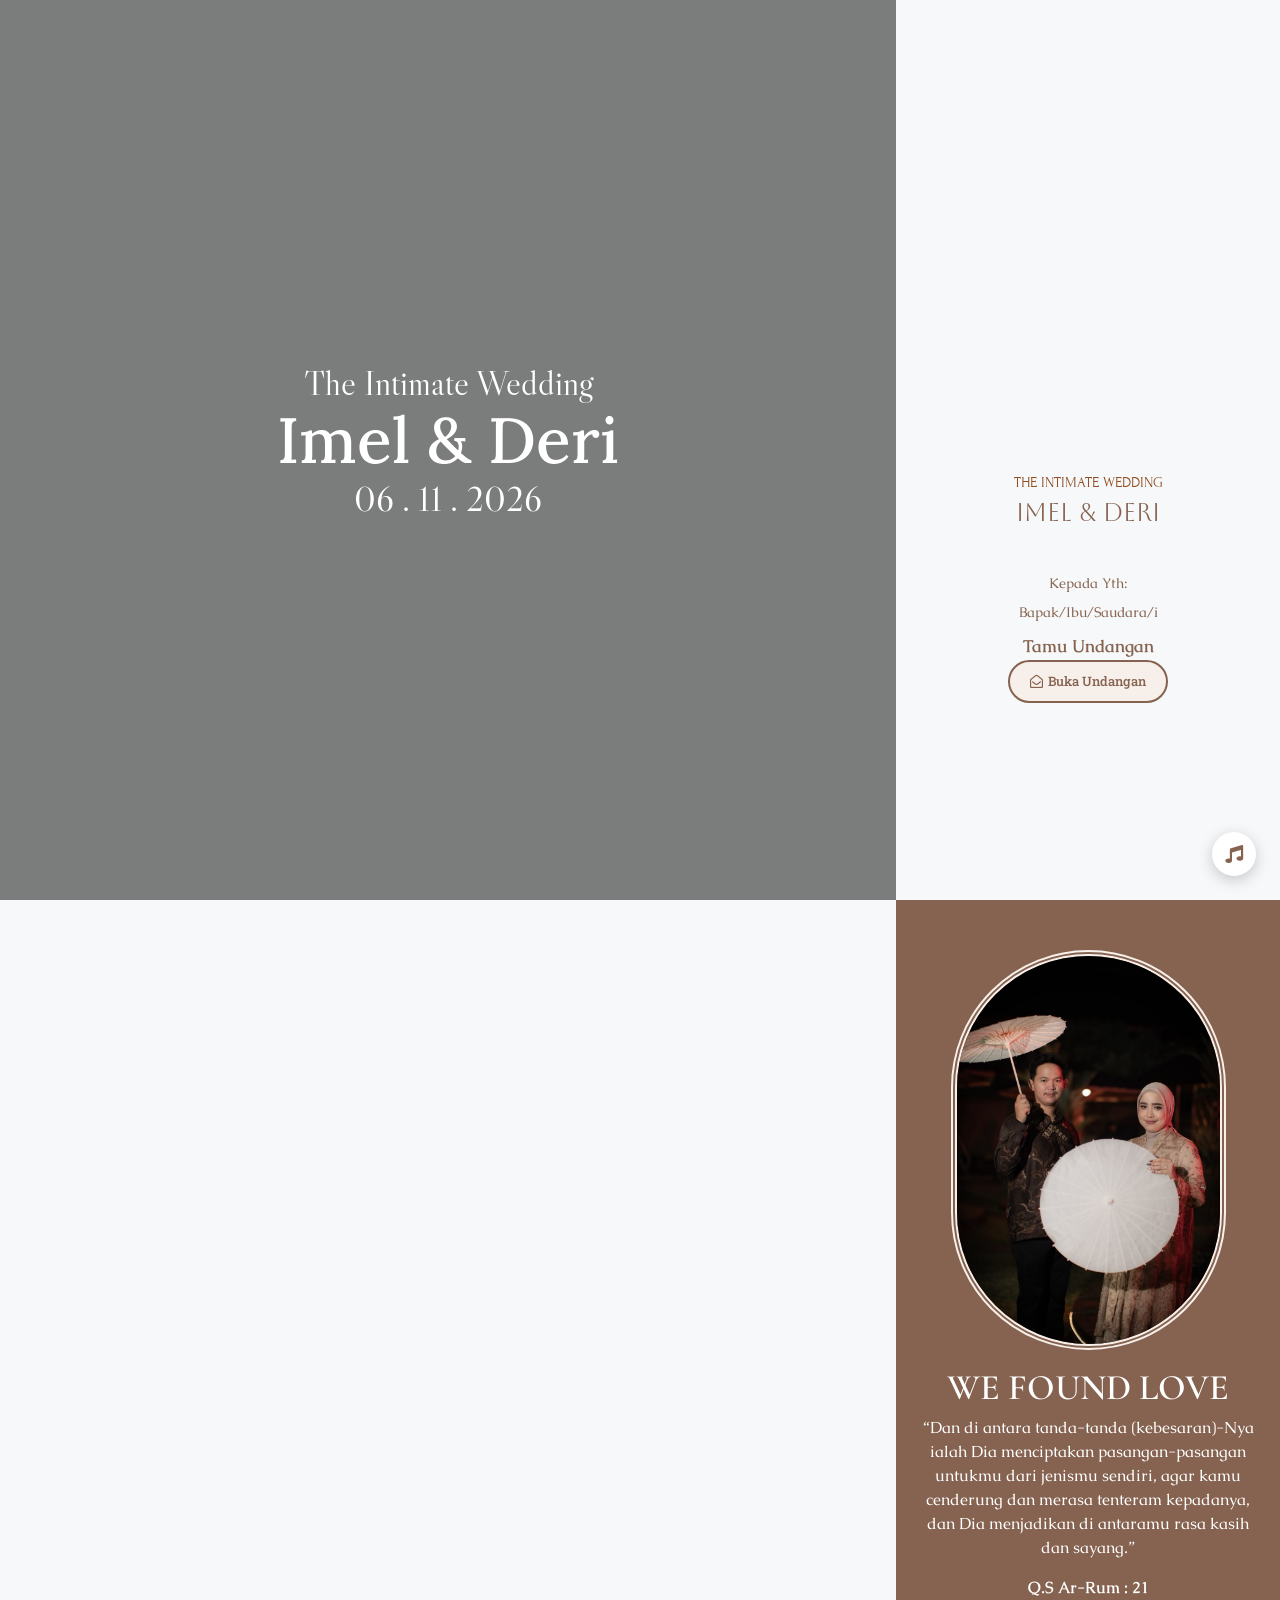
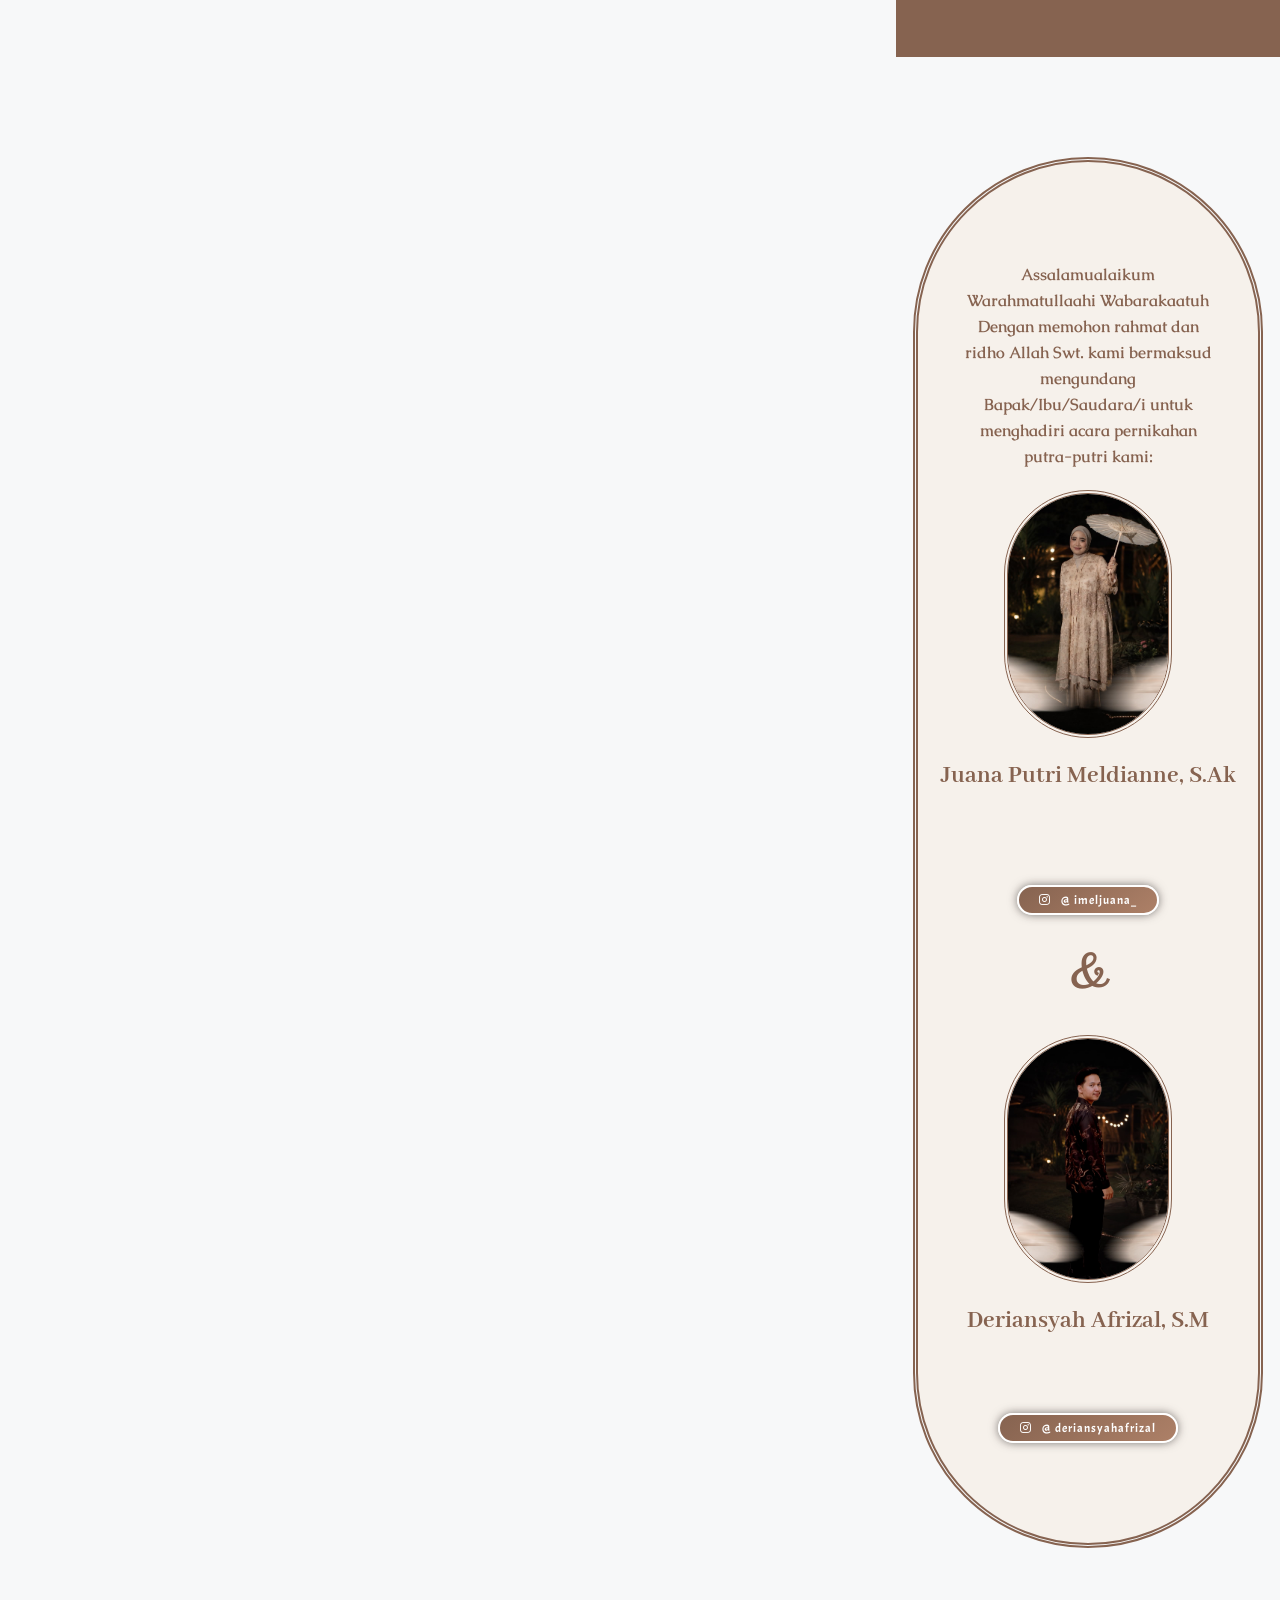
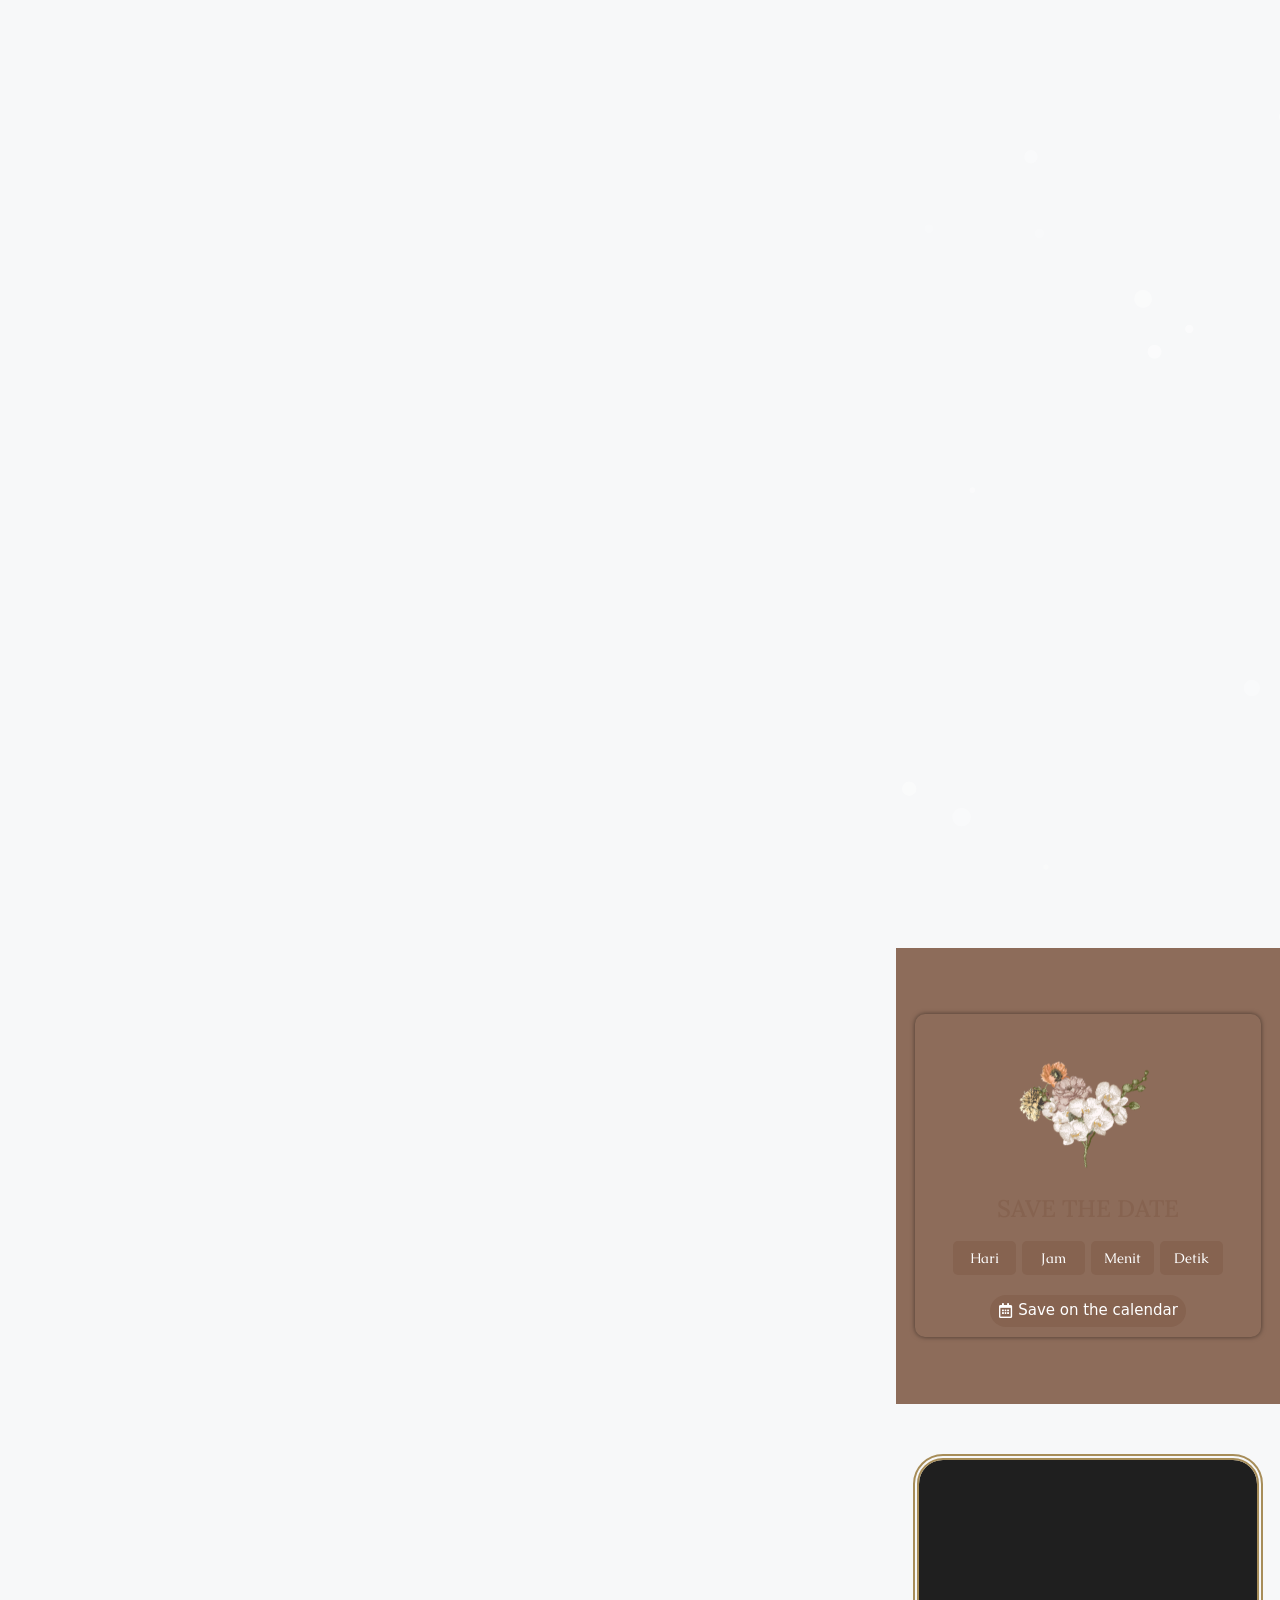
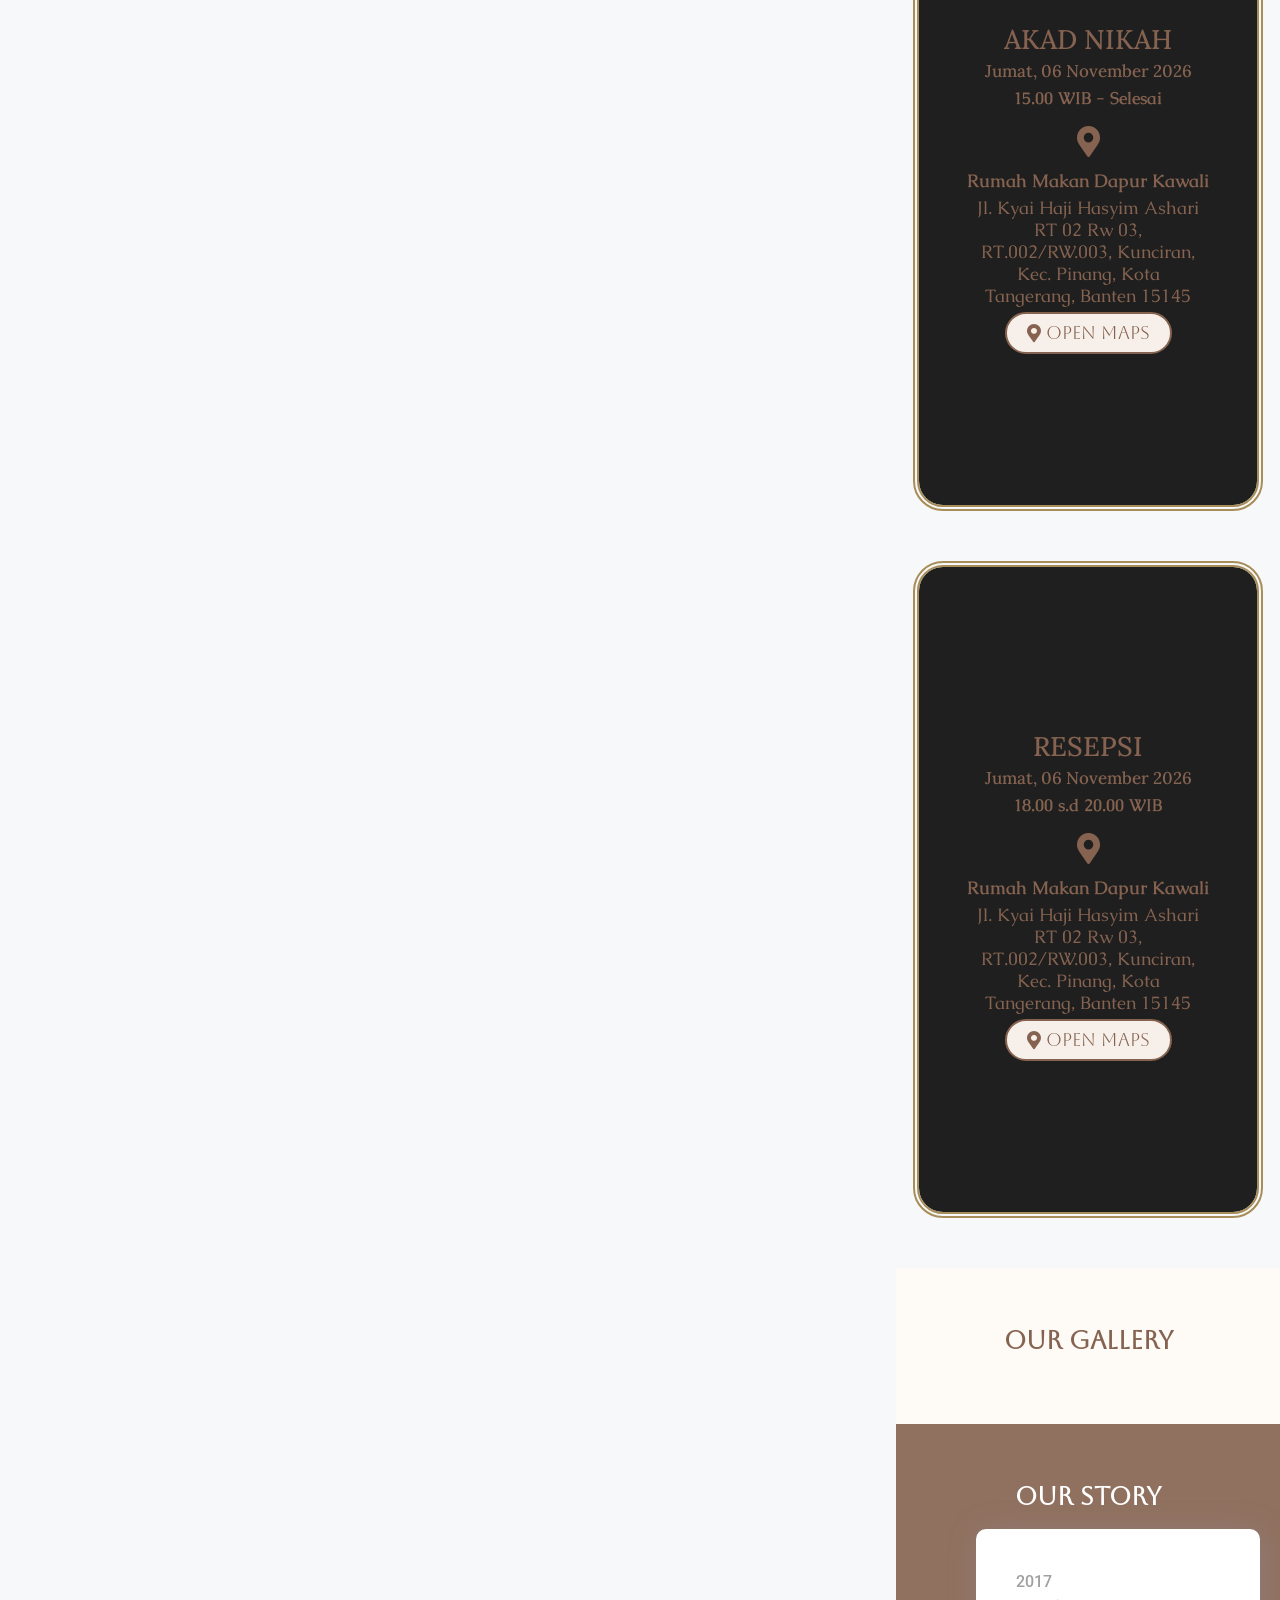
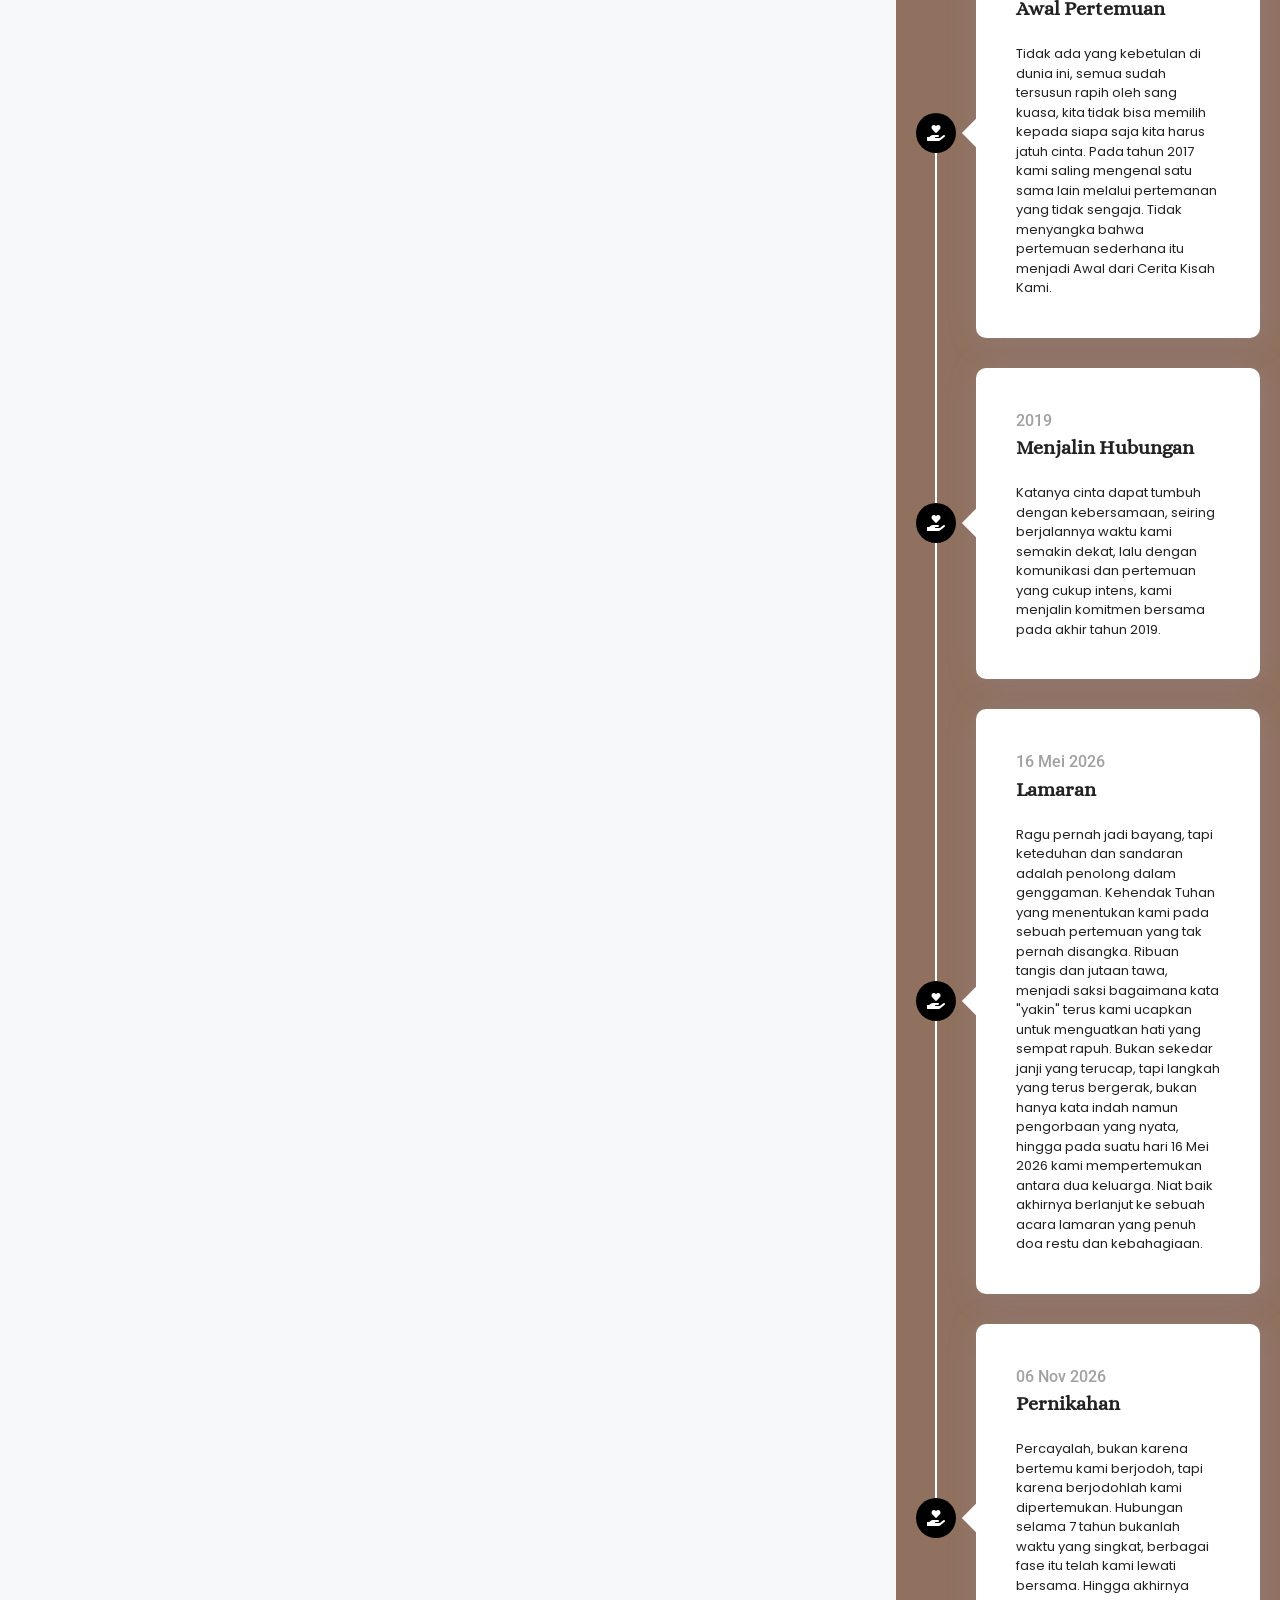
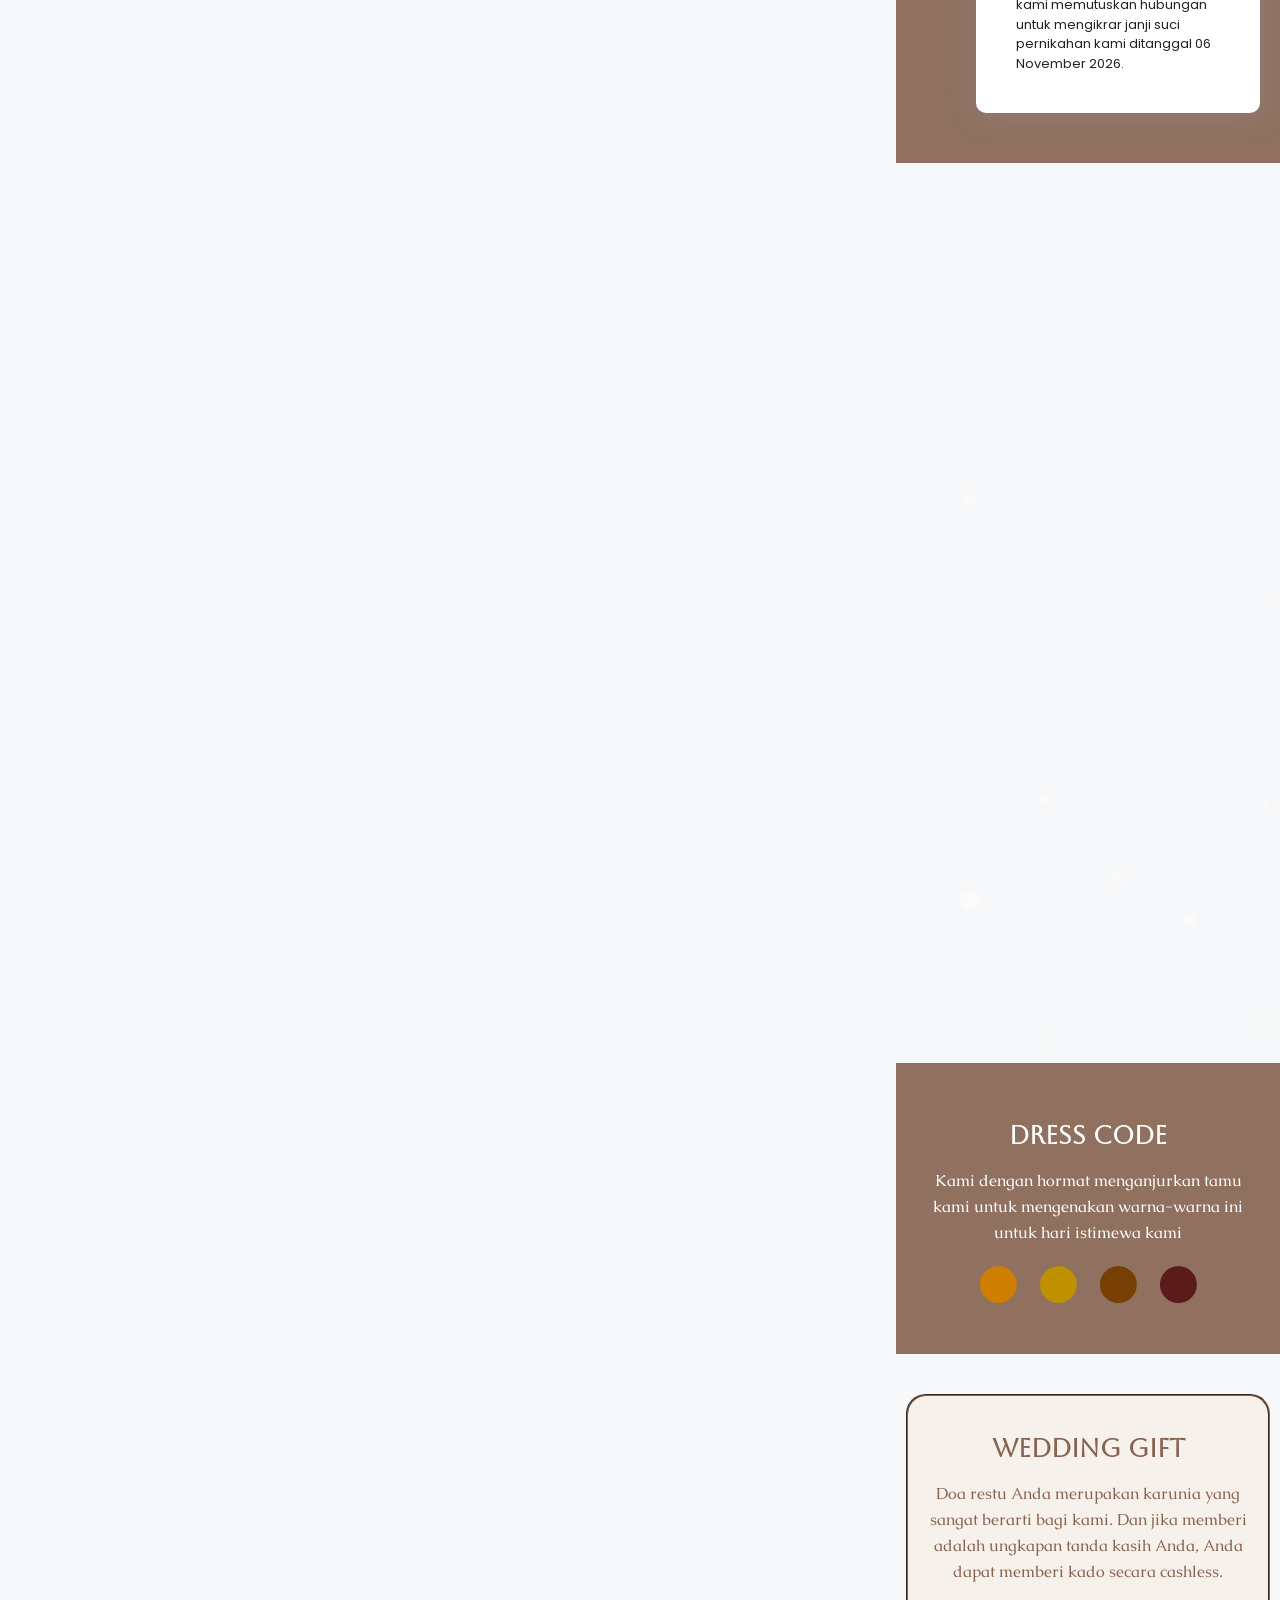
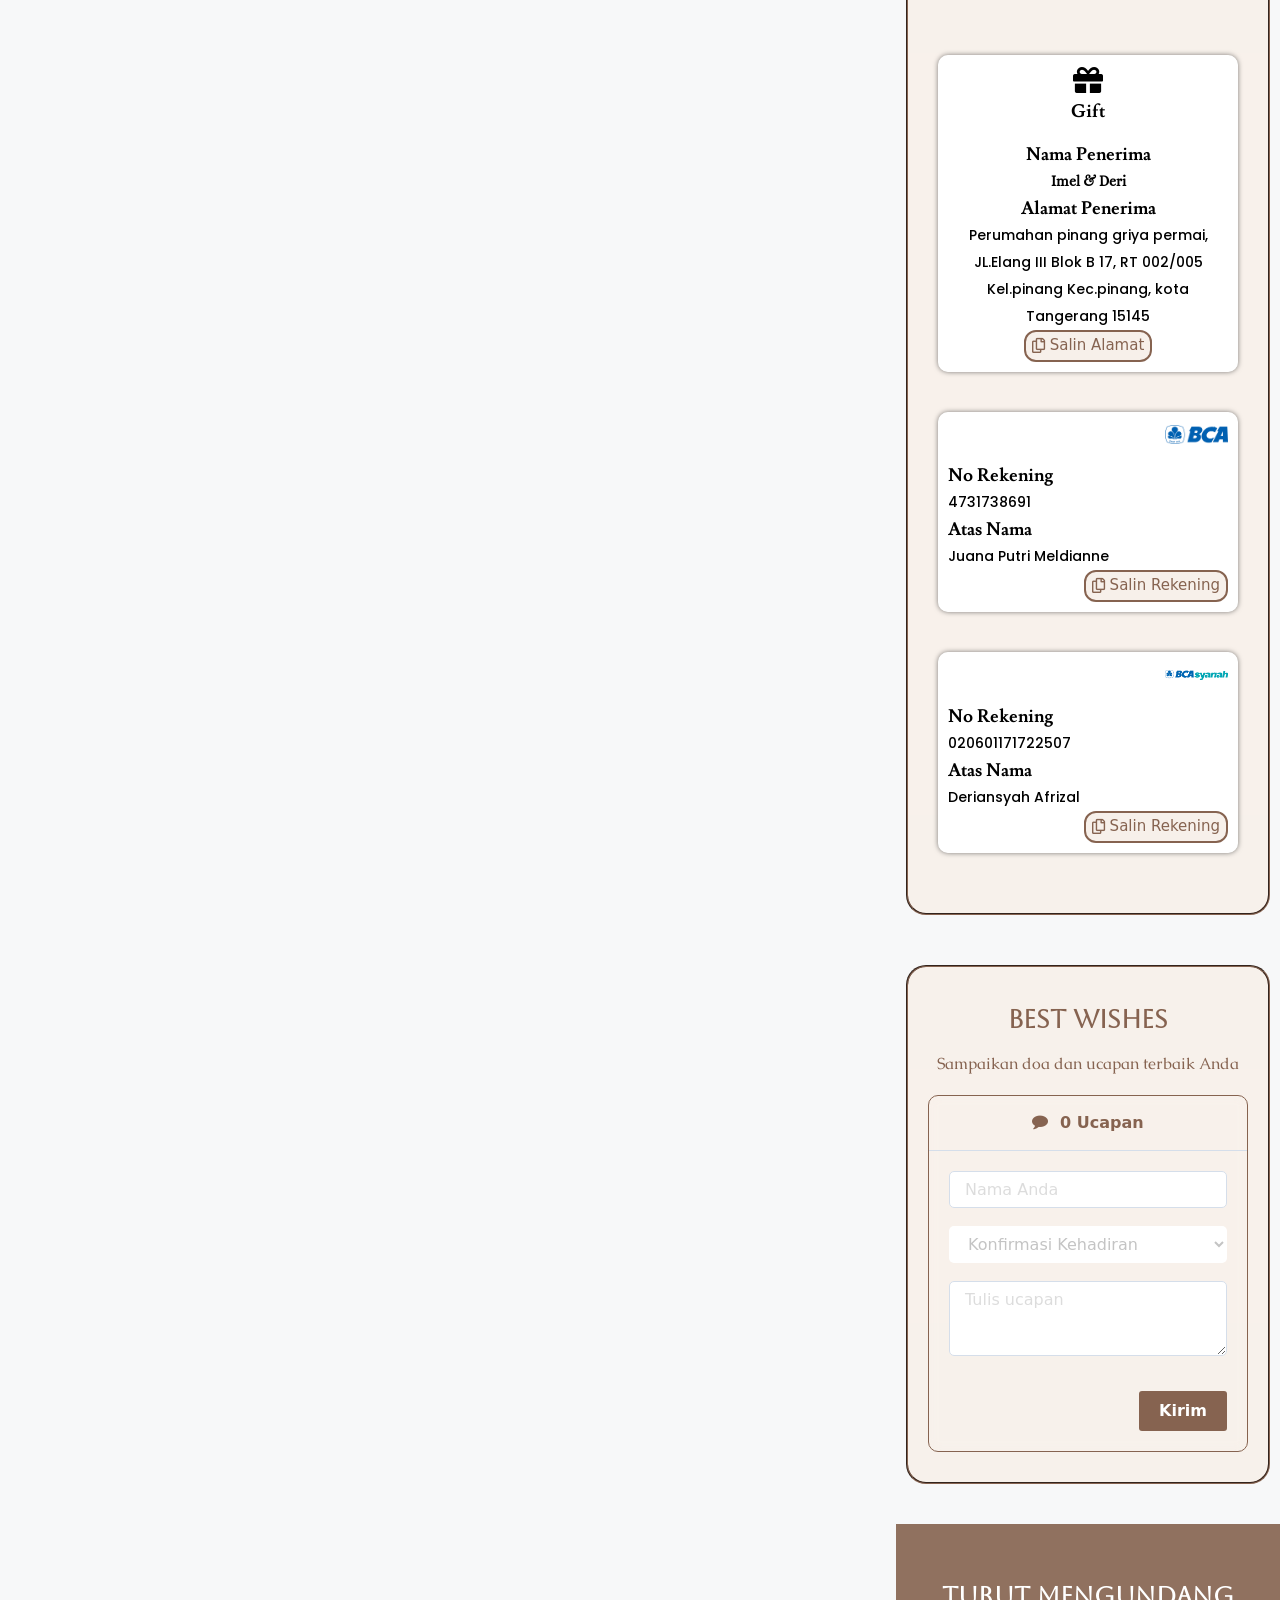
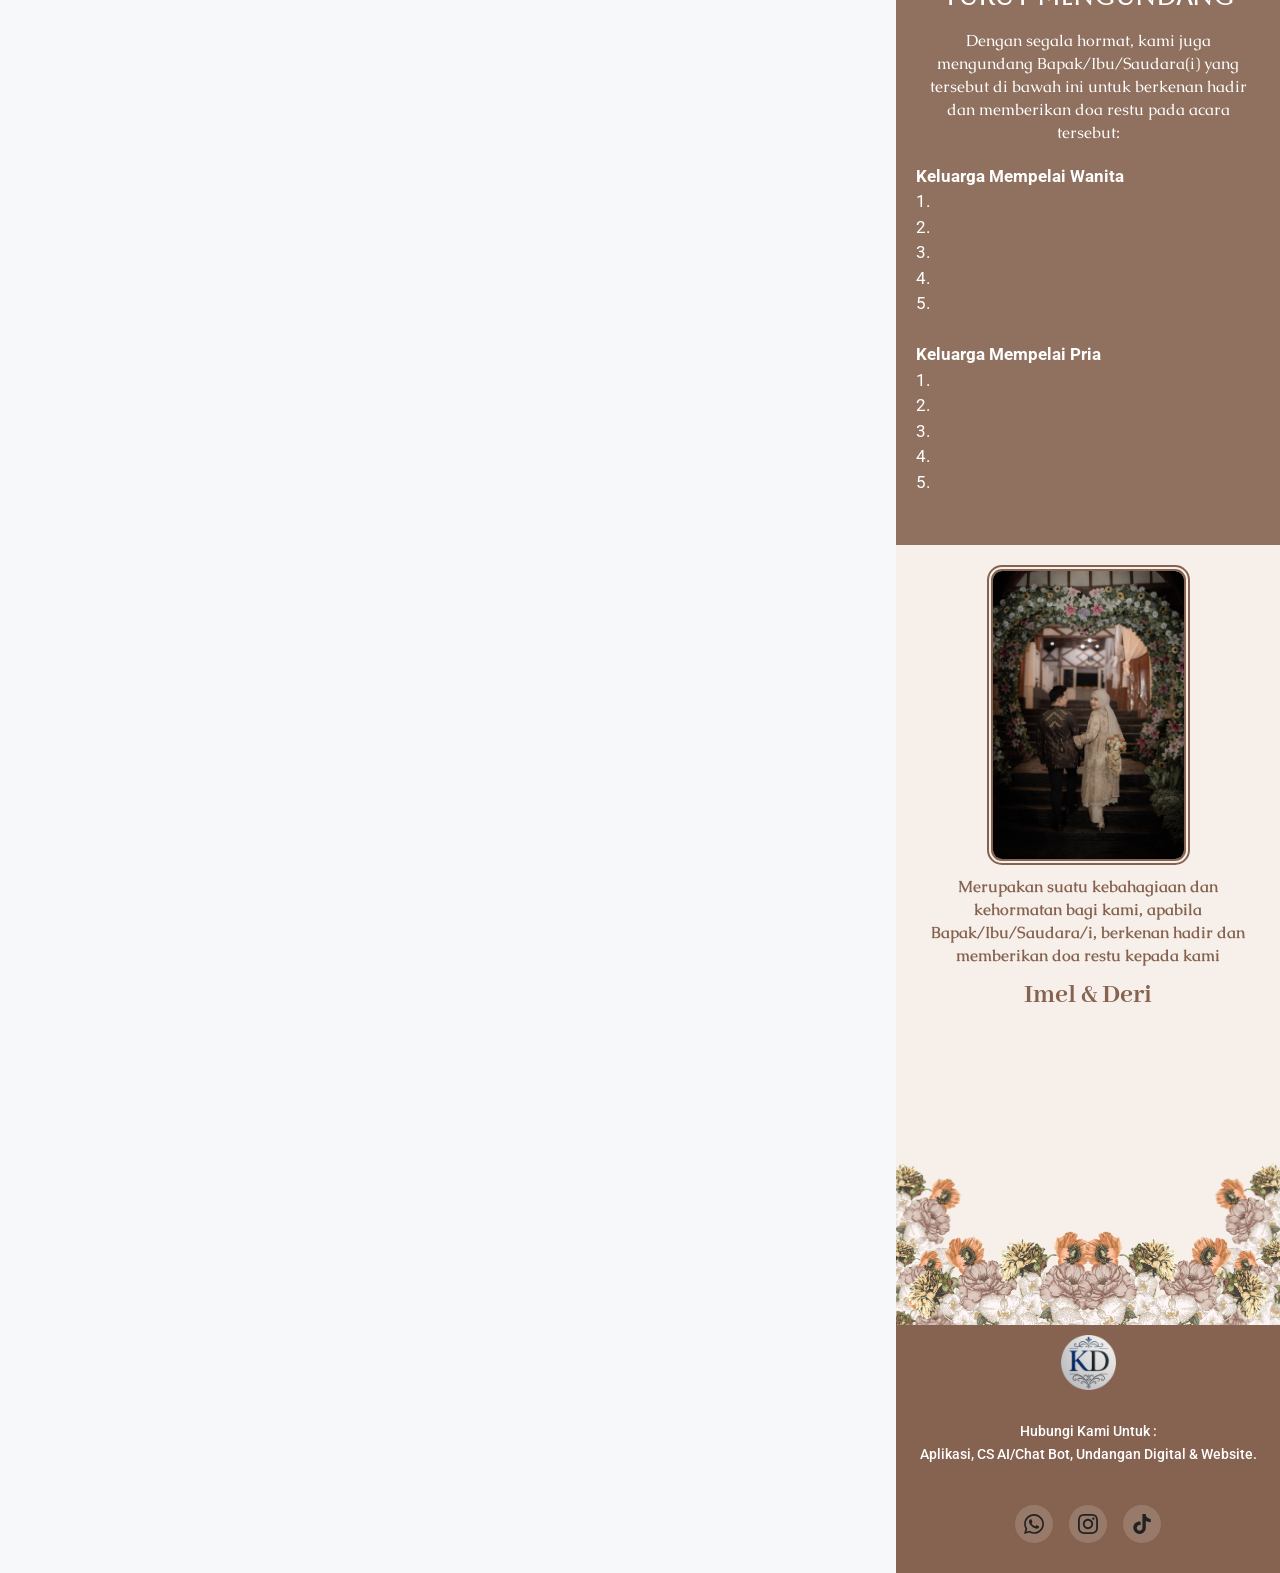
==== commit b800371f: "Ganti #ZEHAN" ====
--- a/index.html
+++ b/index.html
@@ -513,7 +513,7 @@
 				<div class="elementor-element elementor-element-40102a3c animated-slow elementor-invisible elementor-widget elementor-widget-heading" data-id="40102a3c" data-element_type="widget" data-e-type="widget" data-settings="{&quot;_animation&quot;:&quot;zoomIn&quot;,&quot;_animation_delay&quot;:500,&quot;_animation_mobile&quot;:&quot;zoomIn&quot;}" data-widget_type="heading.default">
 					<h1 class="elementor-heading-title elementor-size-default">06 . 11 . 2026</h1>				</div>
 				<div class="elementor-element elementor-element-206c5ba6 animated-slow elementor-invisible elementor-widget elementor-widget-heading" data-id="206c5ba6" data-element_type="widget" data-e-type="widget" data-settings="{&quot;_animation&quot;:&quot;zoomIn&quot;}" data-widget_type="heading.default">
-					<h1 class="elementor-heading-title elementor-size-default">#zehan_invitation</h1>				</div>
+					<h1 class="elementor-heading-title elementor-size-default"></h1>				</div>
 				<div class="elementor-element elementor-element-2842ce71 elementor-align-center elementor-mobile-align-center animated-slow elementor-invisible elementor-widget elementor-widget-button" data-id="2842ce71" data-element_type="widget" data-e-type="widget" data-settings="{&quot;_animation_mobile&quot;:&quot;fadeInDown&quot;,&quot;_animation&quot;:&quot;fadeInDown&quot;,&quot;_animation_delay&quot;:700}" data-widget_type="button.default">
 										<a class="elementor-button elementor-size-sm" role="button">
 						<span class="elementor-button-content-wrapper">
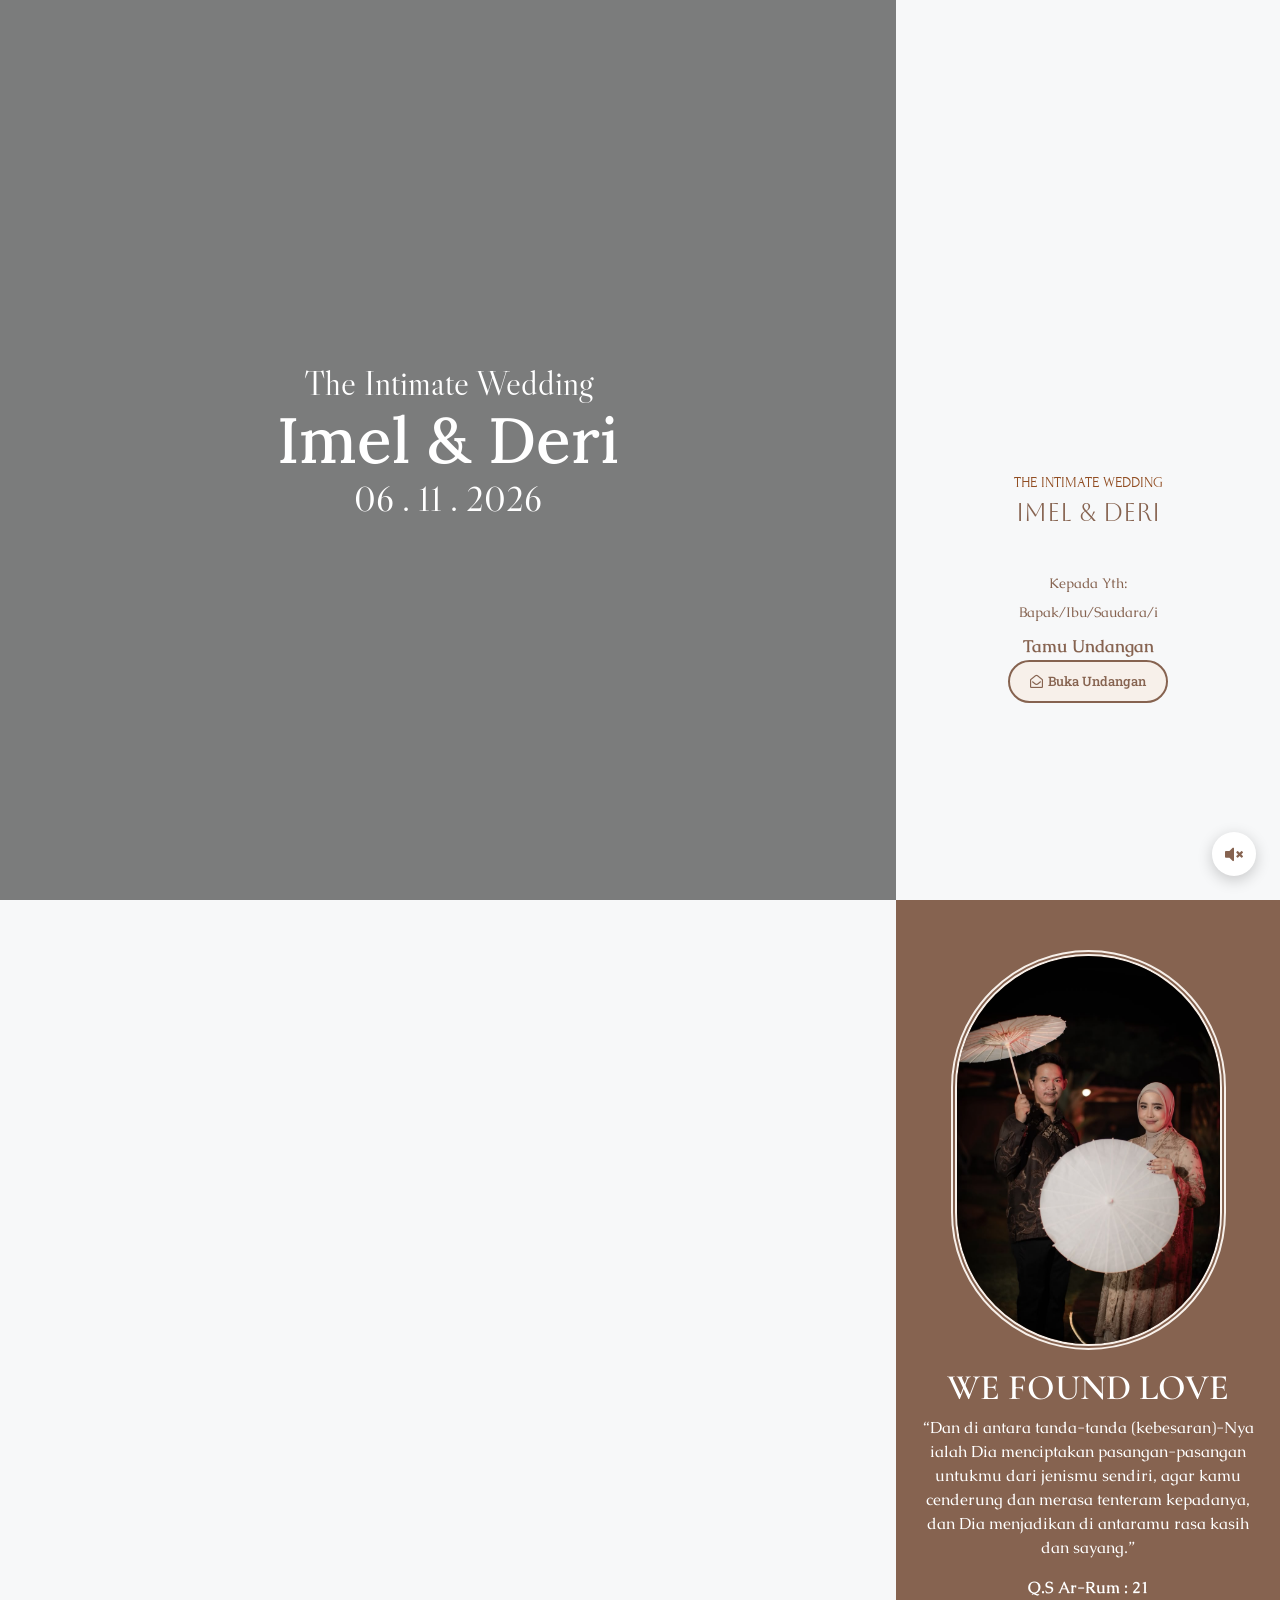
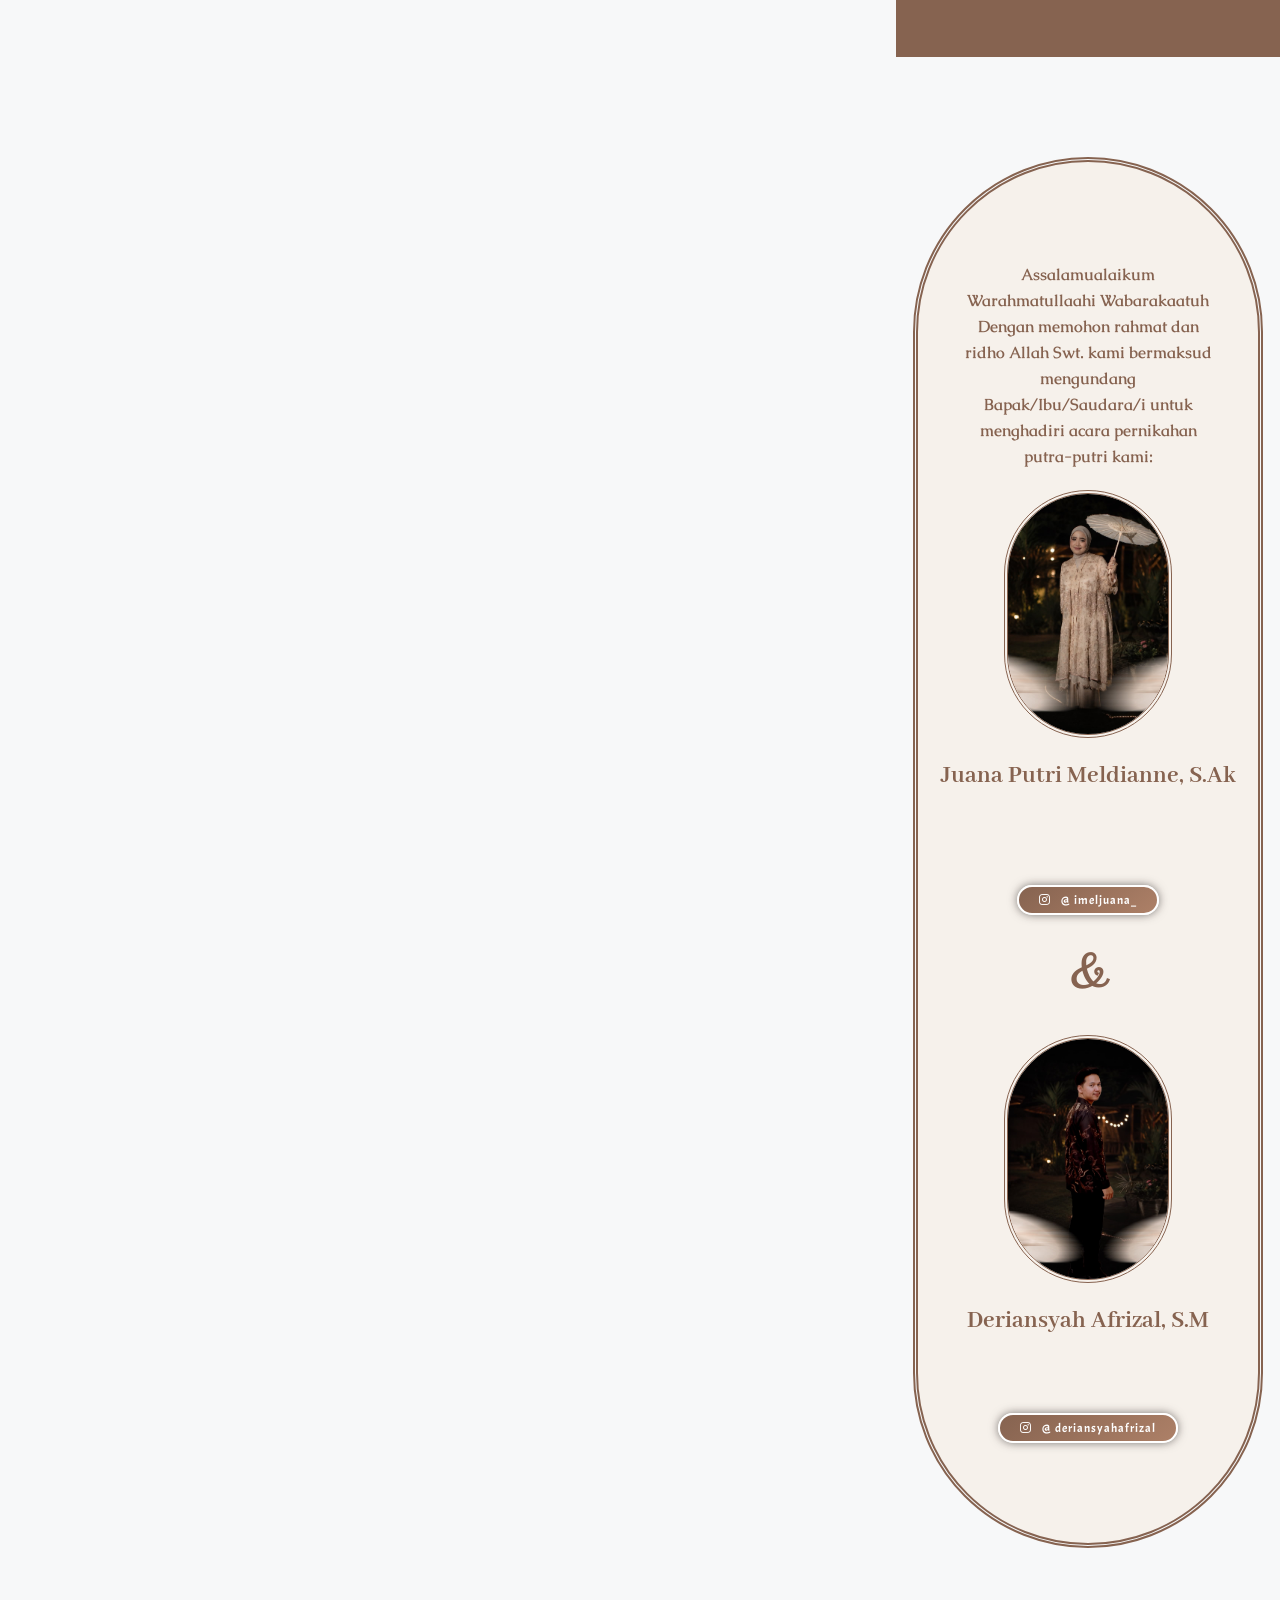
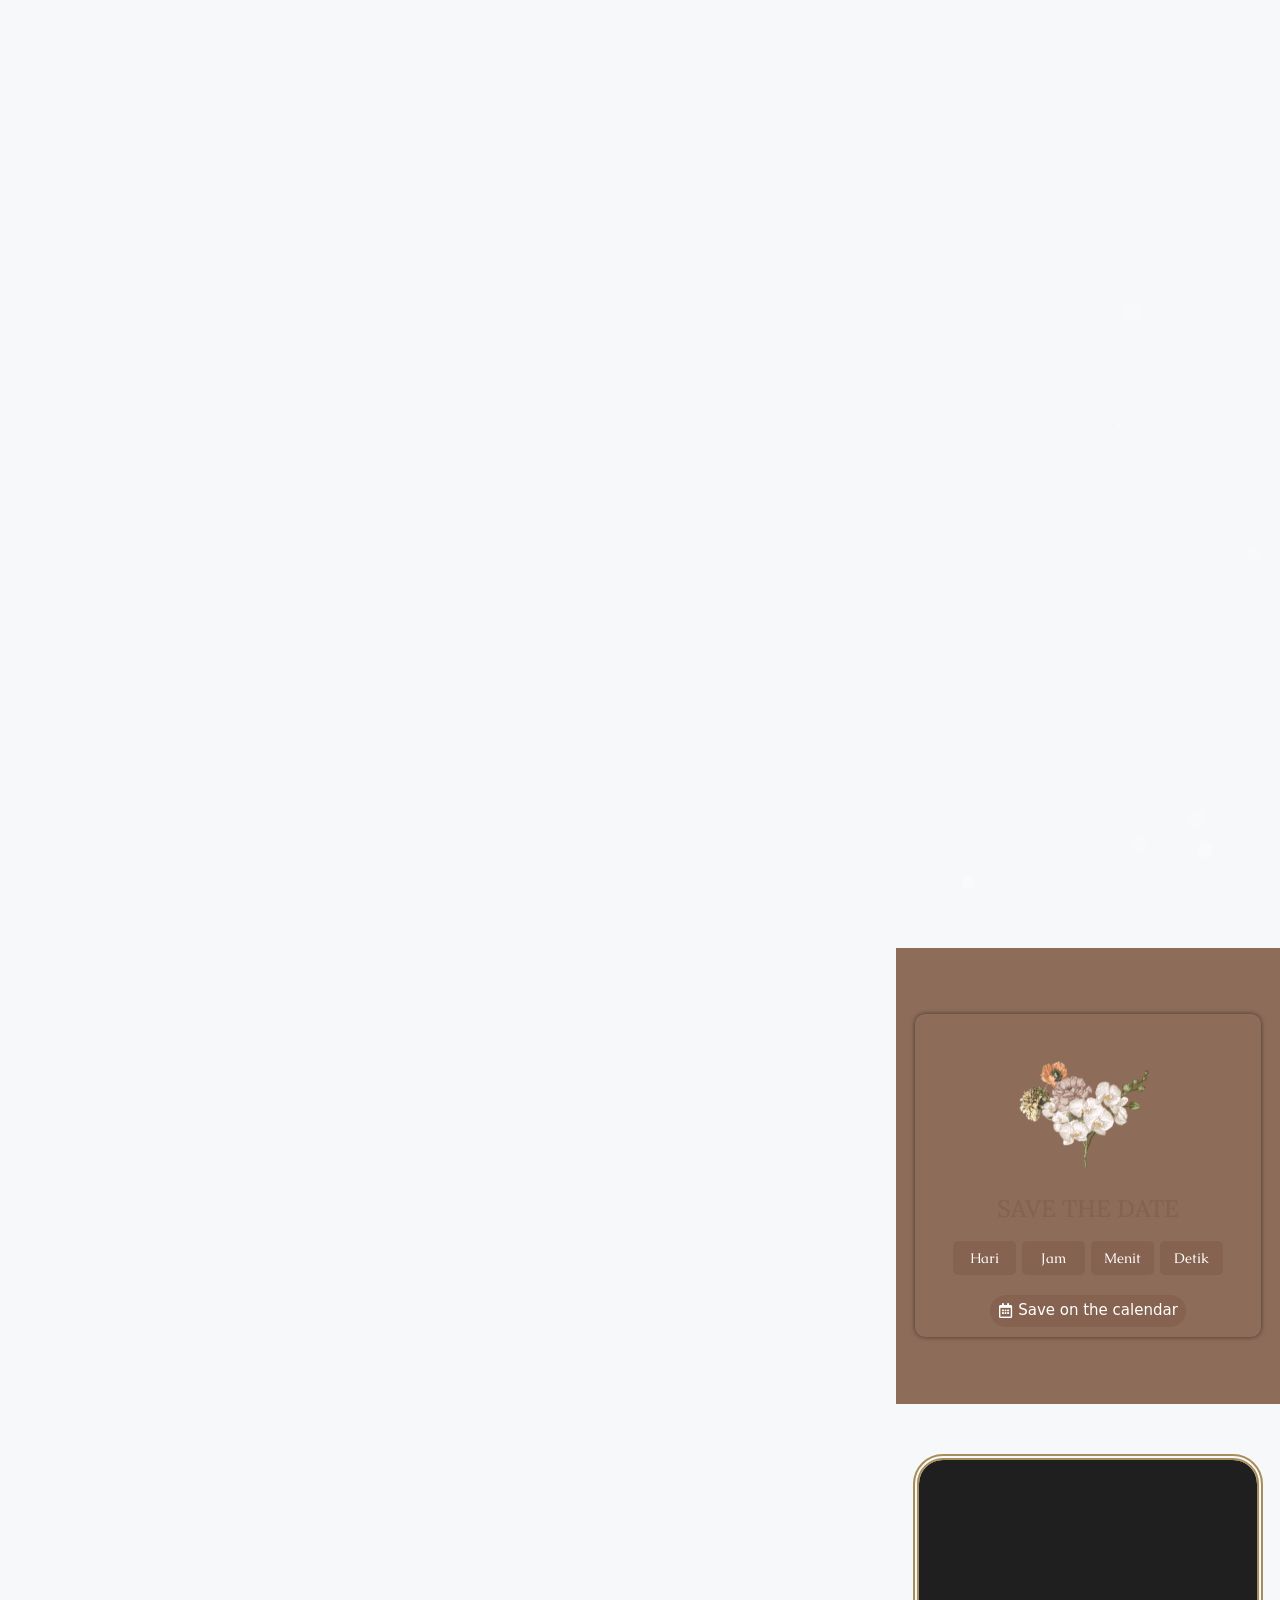
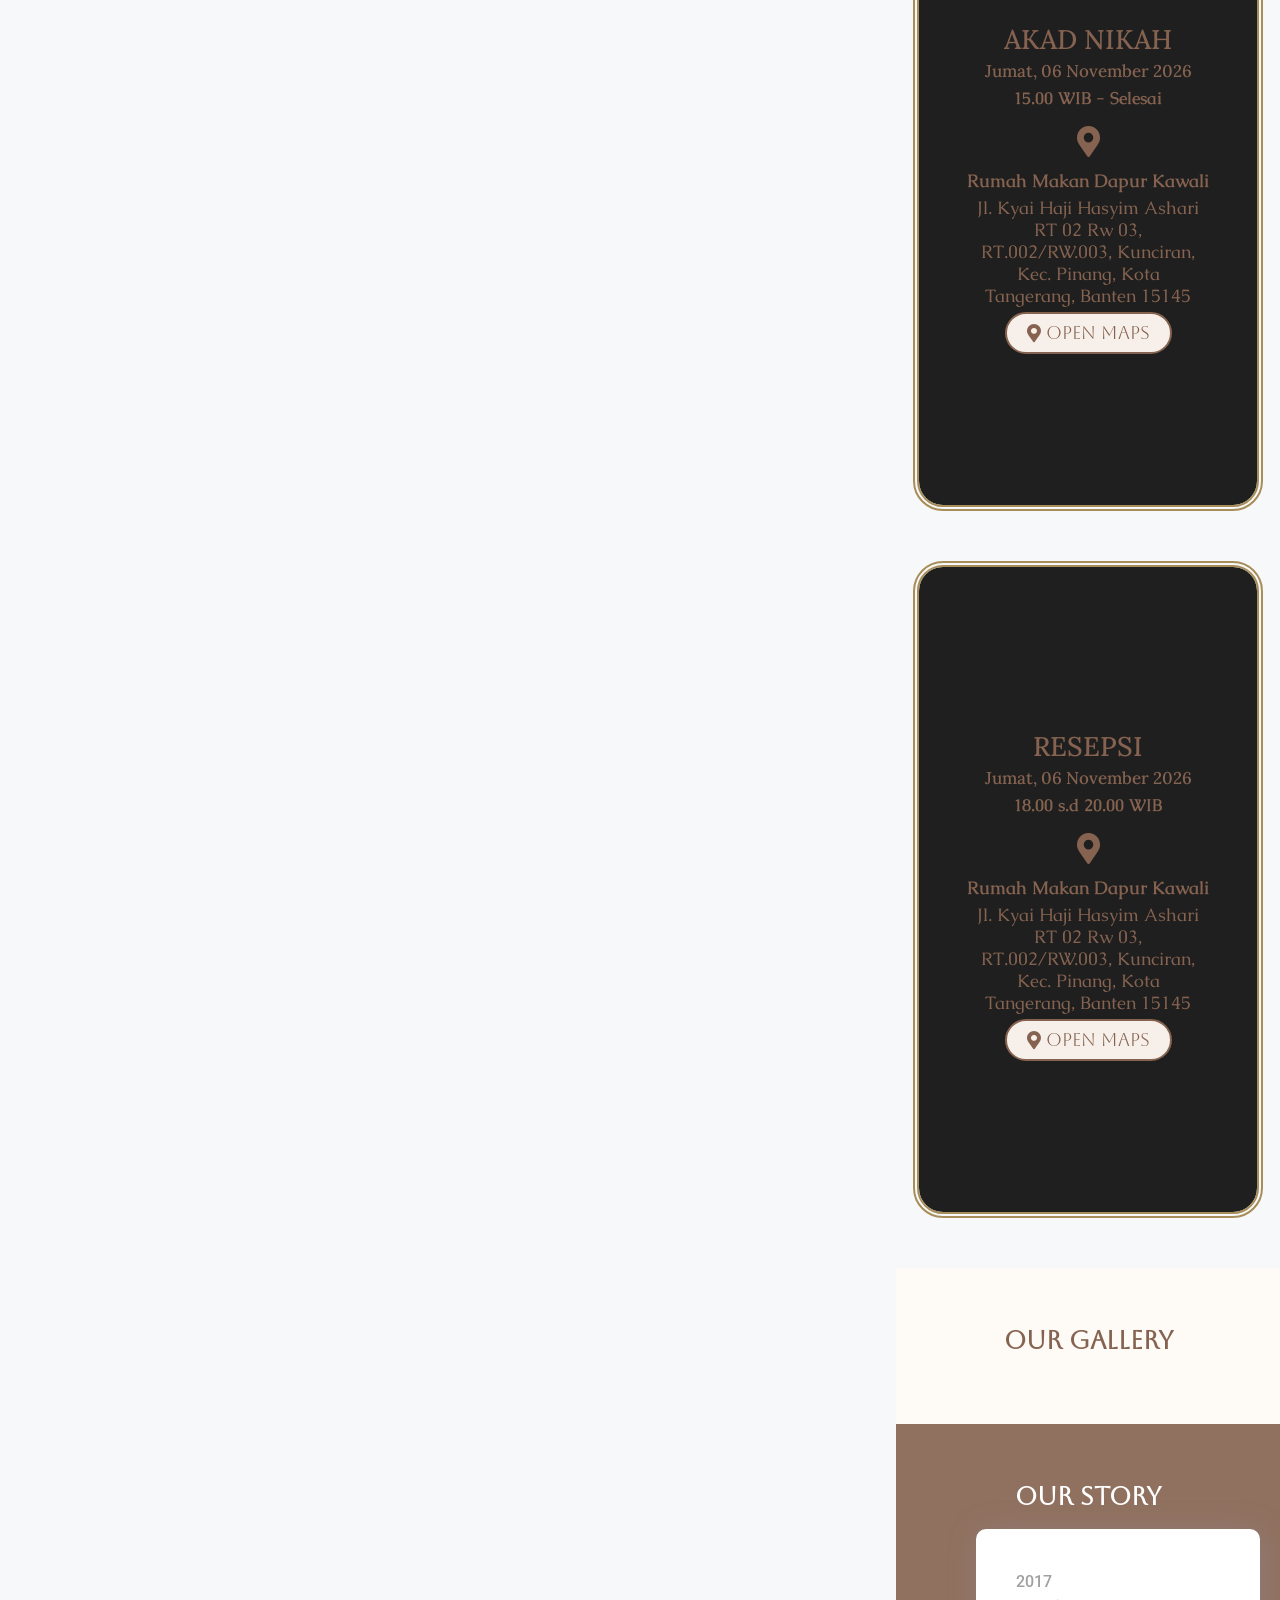
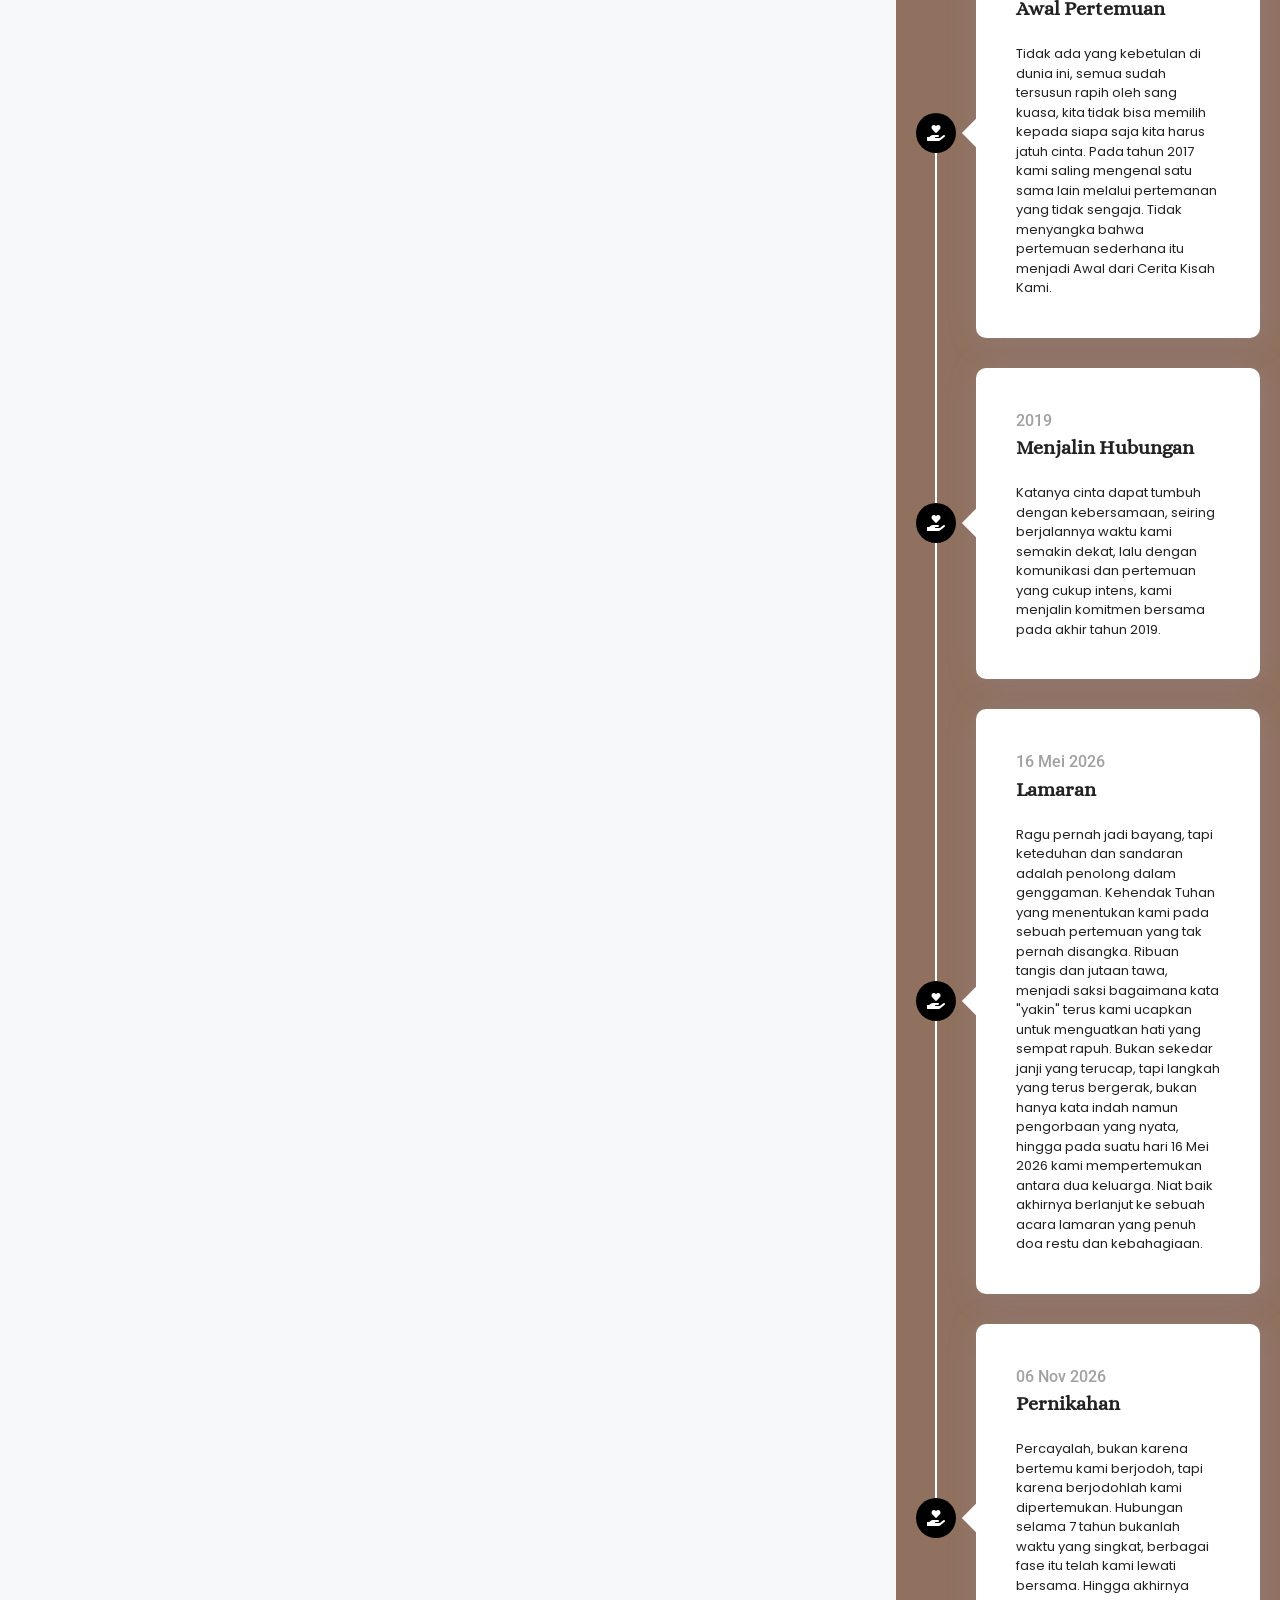
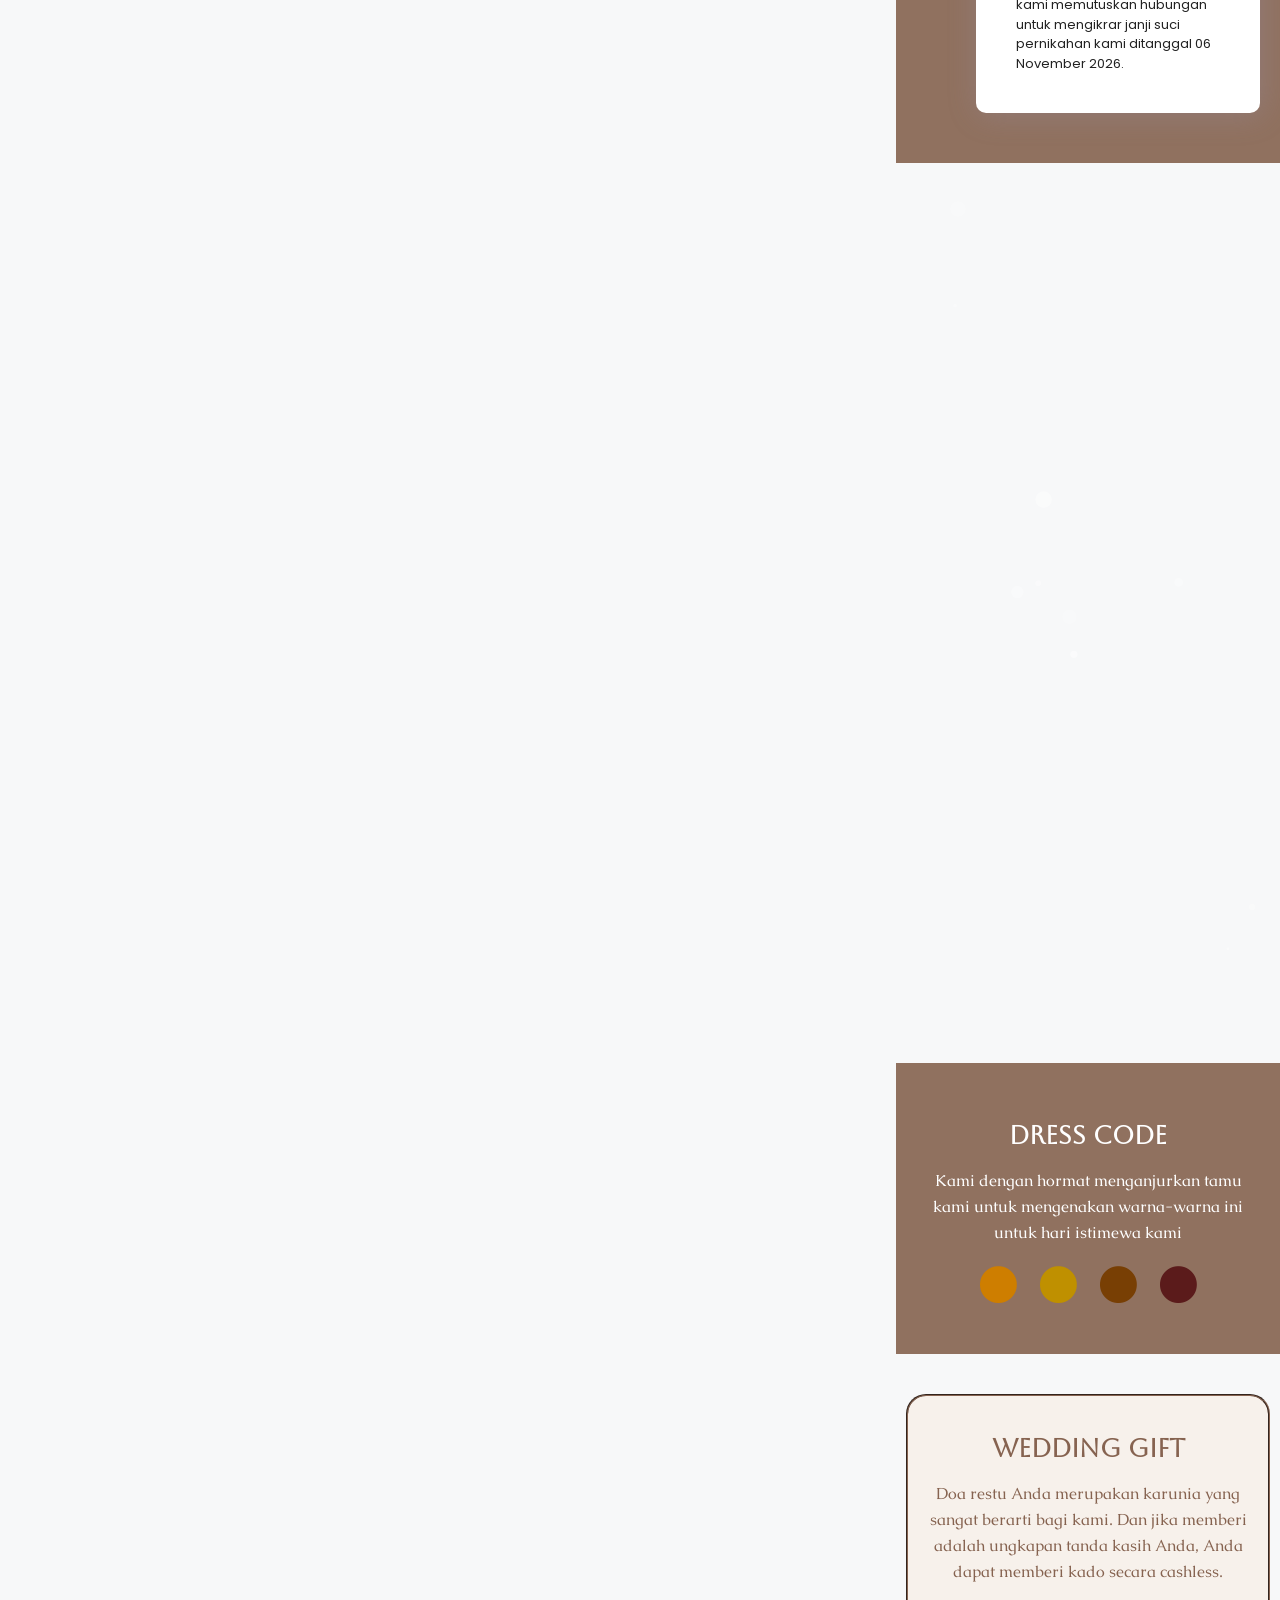
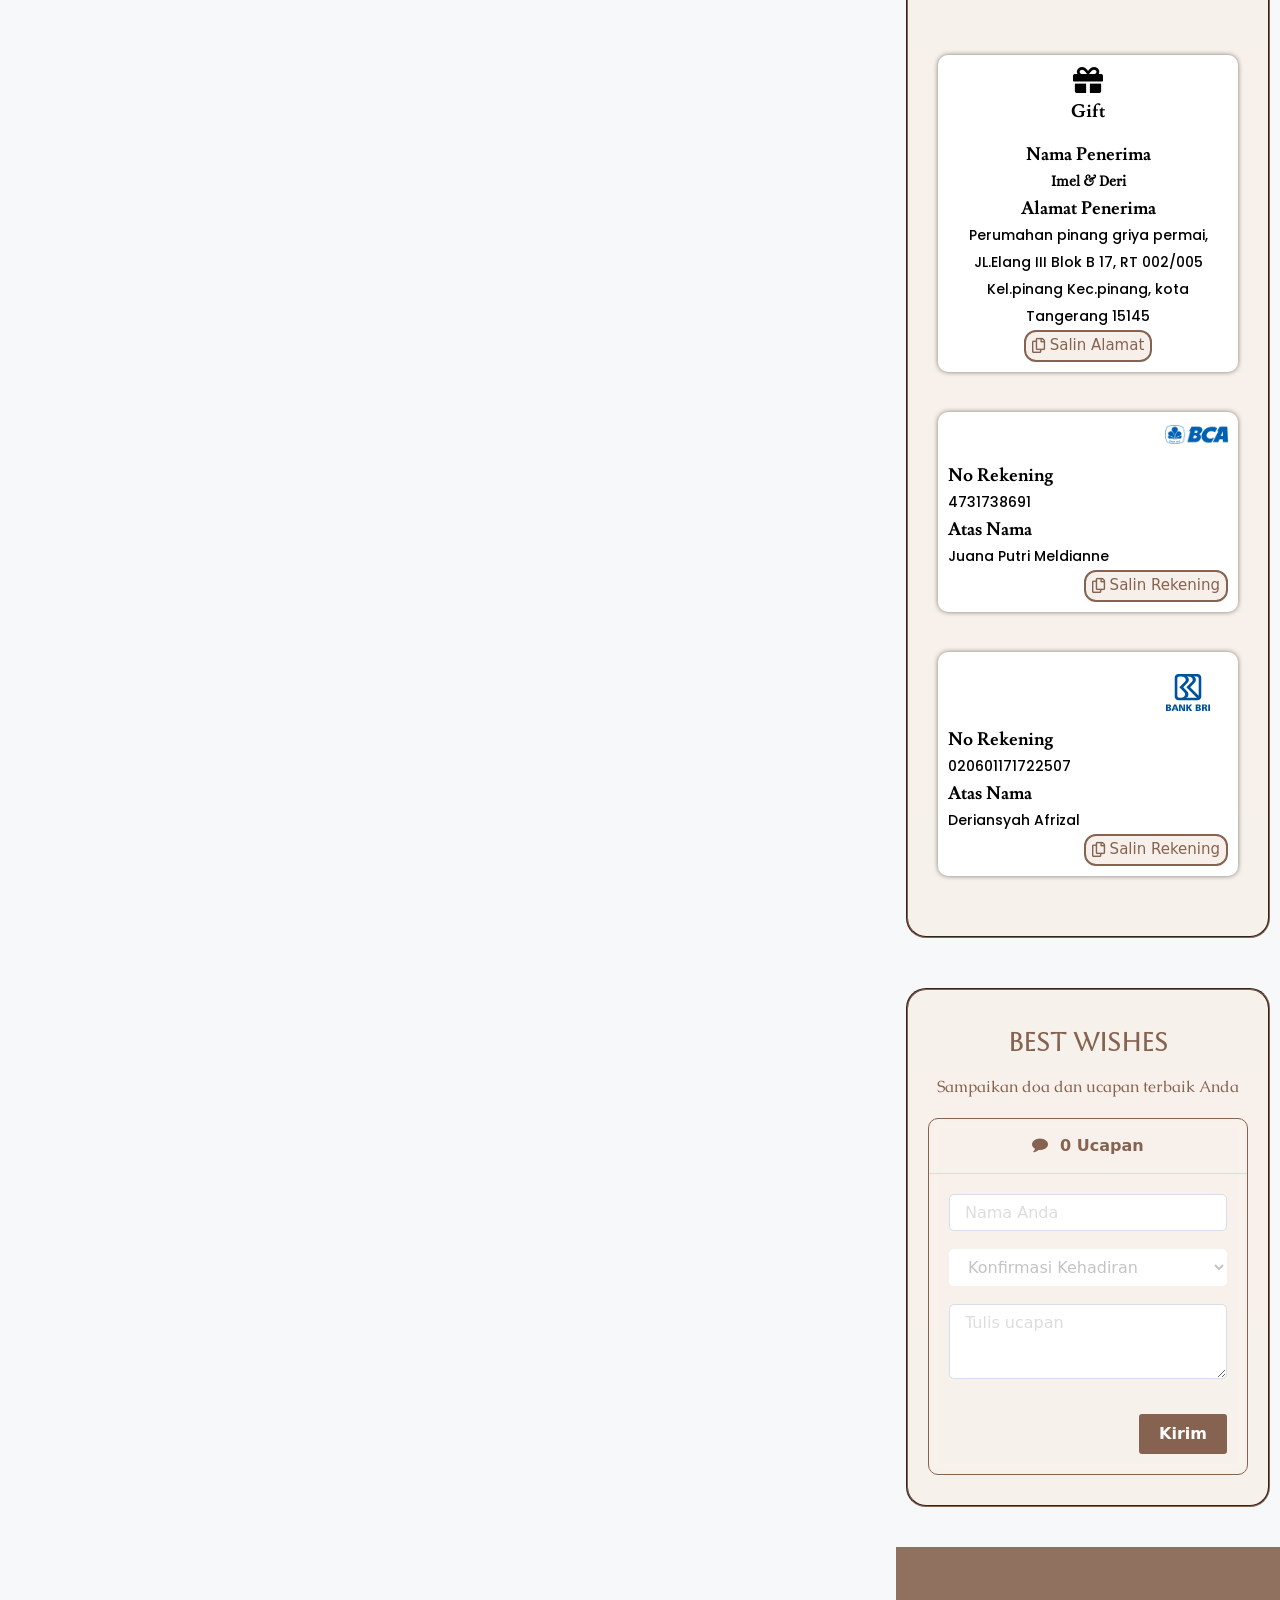
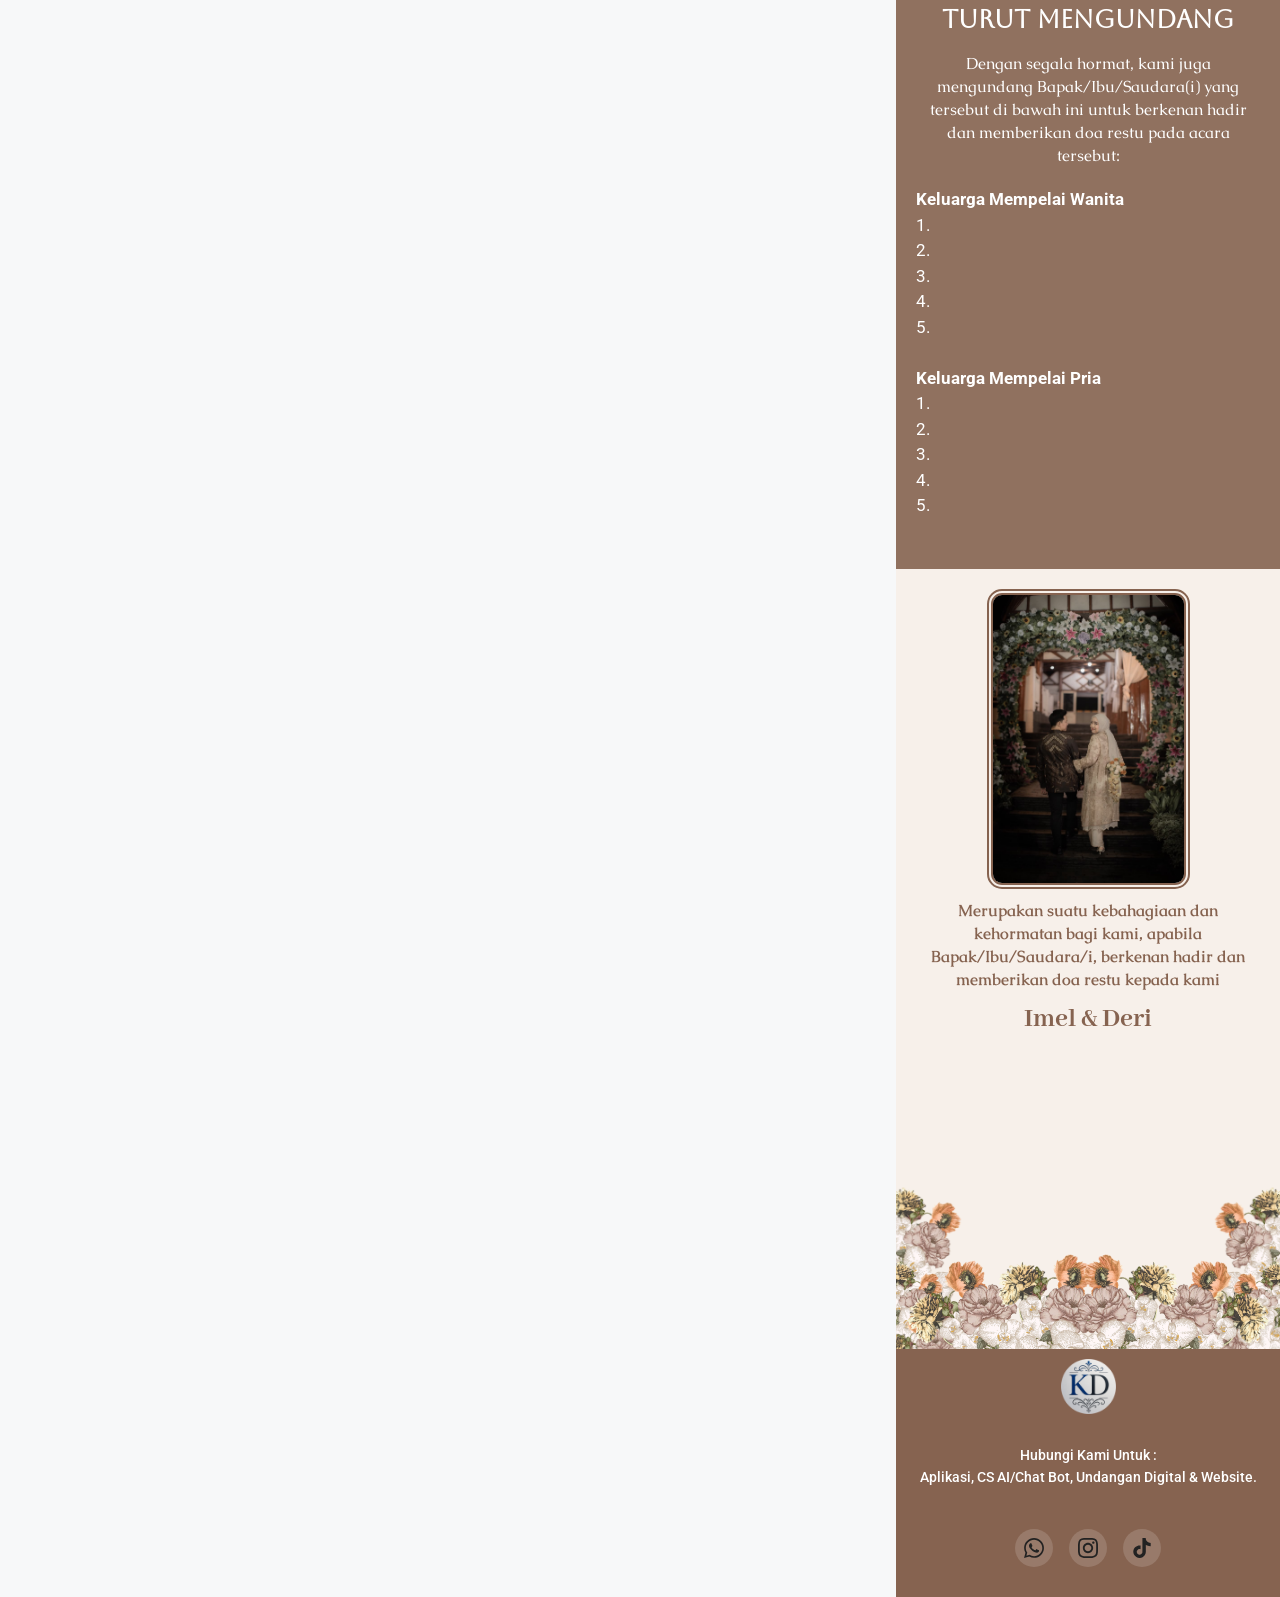
==== commit e416bec7: "Fix music toggle mute/unmute, zoom out mobile dress code slideshow, and replace BCA Syariah with Ban" ====
--- a/index.html
+++ b/index.html
@@ -269,6 +269,42 @@
 @font-face{font-family:amsterdam-one;font-style:normal;font-weight:400;font-display:fallback;src:url('wp-content/uploads/useanyfont/4868Amsterdam-One.woff2') format('woff2');}
 @font-face{font-family:madelyn;font-style:normal;font-weight:400;font-display:fallback;src:url('wp-content/uploads/useanyfont/2350Madelyn.woff2') format('woff2');}
 @font-face{font-family:brittany;font-style:normal;font-weight:400;font-display:fallback;src:url('wp-content/uploads/useanyfont/3077Brittany.woff2') format('woff2');}
+
+/* Mobile zoom-out fix for Dress Code slideshow */
+@media (max-width: 767px) {
+  .elementor-1581 .elementor-element.elementor-element-d69ad15,
+  .elementor-element.elementor-element-d69ad15 {
+    --min-height: clamp(260px, 38vh, 350px) !important;
+    min-height: clamp(260px, 38vh, 350px) !important;
+    height: clamp(260px, 38vh, 350px) !important;
+  }
+  .elementor-1581 .elementor-element.elementor-element-d69ad15 .elementor-background-slideshow,
+  .elementor-element.elementor-element-d69ad15 .elementor-background-slideshow {
+    height: 100% !important;
+  }
+  .elementor-1581 .elementor-element.elementor-element-d69ad15 .elementor-background-slideshow__slide__image,
+  .elementor-element.elementor-element-d69ad15 .elementor-background-slideshow__slide__image {
+    background-size: cover !important;
+    background-position: center center !important;
+  }
+  .elementor-element.elementor-element-d69ad15 .elementor-ken-burns,
+  .elementor-element.elementor-element-d69ad15 .elementor-ken-burns--in,
+  .elementor-element.elementor-element-d69ad15 .elementor-ken-burns--out,
+  .elementor-element.elementor-element-d69ad15 .elementor-ken-burns--active.elementor-ken-burns--in,
+  .elementor-element.elementor-element-d69ad15 .elementor-ken-burns--active.elementor-ken-burns--out {
+    transform: scale(1) !important;
+    animation: none !important;
+    transition: none !important;
+  }
+}
+@media (min-width: 768px) and (max-width: 1024px) {
+  .elementor-1581 .elementor-element.elementor-element-d69ad15,
+  .elementor-element.elementor-element-d69ad15 {
+    --min-height: 55vh !important;
+    min-height: 55vh !important;
+    height: 55vh !important;
+  }
+}
 </style>
 <link rel="icon" href="KirimDigi.ico" type="image/x-icon">
 <link rel="shortcut icon" href="KirimDigi.ico" type="image/x-icon">
@@ -433,52 +469,74 @@
     document.body.classList.remove("stop-scrolling");
 }
 function _playAudio(){
-    if(!ytMusicPlaying) {
-        if(document.body.contains(document.getElementById("song"))) {
-    		document.getElementById("song").play();
-    		isYT = false;
-    	} else {
-    		isYT = true;
-            jQuery("iframe").each(function() {
-                if(this.id==='youtube-player') jQuery(this)[0].contentWindow.postMessage('{"event":"command","func":"playVideo","args":""}', '*')
-                //jQuery("#ytSound").animate({ bottom: "0px"}, 1500);
-            });
-    	}
-        ytMusicPlaying = true;
-        jQuery("#wds_audio_play").show();
-        jQuery("#wds_audio_pause").hide();
-        jQuery("#wds_audio_play .elementor-icon, #wds_audio_pause .elementor-icon").addClass('audioRotate');
-        discMusics.forEach((disc) => {
-            disc.classList.add('audioRotate');
+    var song = document.getElementById("song");
+    if(song) {
+        var p = song.play();
+        if (p !== undefined) {
+            p.catch(function(err){ console.log("Audio play err:", err); });
+        }
+        isYT = false;
+    } else {
+        isYT = true;
+        jQuery("iframe").each(function() {
+            if(this.id==='youtube-player') jQuery(this)[0].contentWindow.postMessage('{"event":"command","func":"playVideo","args":""}', '*');
         });
     }
+    ytMusicPlaying = true;
+    window._userPaused = false;
+    jQuery("#wds_audio_play").show();
+    jQuery("#wds_audio_pause").hide();
+    jQuery("#wds_audio_play .elementor-icon").addClass('audioRotate');
+    discMusics.forEach((disc) => {
+        disc.classList.add('audioRotate');
+    });
 }
 function _pauseAudio(){
-    if(ytMusicPlaying) {
-        if(document.body.contains(document.getElementById("song"))) {
-    		document.getElementById("song").pause();
-    		isYT = false;
-    	} else {
-    		isYT = true;
-            jQuery("iframe").each(function() {
-                if(this.id==='youtube-player') jQuery(this)[0].contentWindow.postMessage('{"event":"command","func":"pauseVideo","args":""}', '*');
-                //jQuery("#ytSound").animate({ bottom: "-320px"}, 1500);
-            });
-    	}
-    	ytMusicPlaying = false;
-        jQuery("#wds_audio_play").hide();
-        jQuery("#wds_audio_pause").show();
-        jQuery("#wds_audio_play .elementor-icon, #wds_audio_pause .elementor-icon").removeClass('audioRotate');
-        discMusics.forEach((disc) => {
-            disc.classList.remove('audioRotate');
+    var song = document.getElementById("song");
+    if(song) {
+        song.pause();
+        isYT = false;
+    } else {
+        isYT = true;
+        jQuery("iframe").each(function() {
+            if(this.id==='youtube-player') jQuery(this)[0].contentWindow.postMessage('{"event":"command","func":"pauseVideo","args":""}', '*');
         });
+    }
+    ytMusicPlaying = false;
+    window._userPaused = true;
+    jQuery("#wds_audio_play").hide();
+    jQuery("#wds_audio_pause").show();
+    jQuery("#wds_audio_play .elementor-icon, #wds_audio_pause .elementor-icon").removeClass('audioRotate');
+    discMusics.forEach((disc) => {
+        disc.classList.remove('audioRotate');
+    });
+}
+function _toggleAudio(e){
+    if(e){
+        e.preventDefault();
+        e.stopPropagation();
+    }
+    var song = document.getElementById("song");
+    if(song) {
+        if(song.paused){
+            _playAudio();
+        } else {
+            _pauseAudio();
+        }
     } else {
-        _playAudio();
+        if(ytMusicPlaying){
+            _pauseAudio();
+        } else {
+            _playAudio();
+        }
     }
 }
-jQuery(document).on("click", "#wds_audio_play, #wds_audio_pause, #wds_audio_play .elementor-icon, #wds_audio_pause .elementor-icon", function(e){
-    e.preventDefault();
-    _pauseAudio();
+window._playAudio = _playAudio;
+window._pauseAudio = _pauseAudio;
+window._toggleAudio = _toggleAudio;
+
+jQuery(document).on("click", "#wds_audio_play, #wds_audio_pause", function(e){
+    _toggleAudio(e);
 });
 </script>
 				</div>
@@ -1016,7 +1074,7 @@
     }
   },
   &quot;retina_detect&quot;: true
-}" class="has_eae_slider elementor-element elementor-element-d69ad15 e-con-full eae-particle-yes e-flex e-con e-child" data-eae-slider="70957" data-id="d69ad15" data-element_type="container" data-e-type="container" data-settings="{&quot;background_background&quot;:&quot;slideshow&quot;,&quot;jet_parallax_layout_list&quot;:[],&quot;background_slideshow_ken_burns&quot;:&quot;yes&quot;,&quot;background_slideshow_gallery&quot;:[{&quot;id&quot;:2035,&quot;url&quot;:&quot;dc.jpeg&quot;},{&quot;id&quot;:2036,&quot;url&quot;:&quot;dc2.jpeg&quot;}],&quot;background_slideshow_loop&quot;:&quot;yes&quot;,&quot;background_slideshow_slide_duration&quot;:5000,&quot;background_slideshow_slide_transition&quot;:&quot;fade&quot;,&quot;background_slideshow_transition_duration&quot;:500,&quot;background_slideshow_ken_burns_zoom_direction&quot;:&quot;in&quot;}">
+}" class="has_eae_slider elementor-element elementor-element-d69ad15 e-con-full eae-particle-yes e-flex e-con e-child" data-eae-slider="70957" data-id="d69ad15" data-element_type="container" data-e-type="container" data-settings="{&quot;background_background&quot;:&quot;slideshow&quot;,&quot;jet_parallax_layout_list&quot;:[],&quot;background_slideshow_ken_burns&quot;:&quot;yes&quot;,&quot;background_slideshow_gallery&quot;:[{&quot;id&quot;:2035,&quot;url&quot;:&quot;dc.jpeg&quot;},{&quot;id&quot;:2036,&quot;url&quot;:&quot;dc2.jpeg&quot;}],&quot;background_slideshow_loop&quot;:&quot;yes&quot;,&quot;background_slideshow_slide_duration&quot;:5000,&quot;background_slideshow_slide_transition&quot;:&quot;fade&quot;,&quot;background_slideshow_transition_duration&quot;:500,&quot;background_slideshow_ken_burns_zoom_direction&quot;:&quot;out&quot;}">
 				</div>
 		<div class="has_eae_slider elementor-element elementor-element-65c908dc e-con-full wdsdv-enabled--yes e-flex e-con e-child" data-eae-slider="51958" data-id="65c908dc" data-element_type="container" data-e-type="container" data-settings="{&quot;jet_parallax_layout_list&quot;:[]}">
 				<div class="elementor-element elementor-element-5f2abeec reveal elementor-widget elementor-widget-heading" data-id="5f2abeec" data-element_type="widget" data-e-type="widget" data-settings="{&quot;_animation_mobile&quot;:&quot;zoomIn&quot;}" data-widget_type="heading.default">
@@ -1251,9 +1309,9 @@
 		</div>
 						</div>
 				</div>
-		<div class="has_eae_slider elementor-element elementor-element-24dea54c e-con-full e-flex e-con e-child" data-eae-slider="35498" data-id="24dea54c" data-element_type="container" data-e-type="container" data-settings="{&quot;jet_parallax_layout_list&quot;:[]}">
-				<div class="elementor-element elementor-element-5f86902b elementor-widget elementor-widget-image" data-id="5f86902b" data-element_type="widget" data-e-type="widget" data-widget_type="image.default">
-															<img src="wp-content/uploads/2026/03/logo-bcas-full-color-1.png" title="" alt="" loading="lazy">															</div>
+		<div class="has_eae_slider elementor-element elementor-element-24dea54c e-con-full e-flex e-con e-child" data-eae-slider="35498" data-id="24dea54c" data-element_type="container" data-e-type="container" data-settings="{&quot;jet_parallax_layout_list&quot;:[]}" style="justify-content: flex-end; padding-right: 18px; padding-top: 12px;">
+				<div class="elementor-element elementor-element-5f86902b elementor-widget elementor-widget-image" data-id="5f86902b" data-element_type="widget" data-e-type="widget" data-widget_type="image.default" style="display: flex; justify-content: flex-end; width: 100%;">
+															<img src="wp-content/uploads/2026/03/Bank_BRI_2000.svg" title="Bank BRI" alt="Bank BRI" loading="lazy" style="max-width:44px;max-height:38px;width:auto;height:auto;object-fit:contain;margin-left:auto;margin-right:0;display:block;">															</div>
 				</div>
 				</div>
 				<div class="elementor-element elementor-element-7ad8323d elementor-widget elementor-widget-heading" data-id="7ad8323d" data-element_type="widget" data-e-type="widget" data-widget_type="heading.default">
@@ -1663,9 +1721,9 @@
 		</div>
 						</div>
 				</div>
-		<div class="has_eae_slider elementor-element elementor-element-1800c6f8 e-con-full e-flex e-con e-child" data-eae-slider="76524" data-id="1800c6f8" data-element_type="container" data-e-type="container" data-settings="{&quot;jet_parallax_layout_list&quot;:[]}">
-				<div class="elementor-element elementor-element-50e333a6 elementor-widget elementor-widget-image" data-id="50e333a6" data-element_type="widget" data-e-type="widget" data-widget_type="image.default">
-															<img src="wp-content/uploads/2026/03/logo-bcas-full-color-1.png" title="" alt="" loading="lazy">															</div>
+		<div class="has_eae_slider elementor-element elementor-element-1800c6f8 e-con-full e-flex e-con e-child" data-eae-slider="76524" data-id="1800c6f8" data-element_type="container" data-e-type="container" data-settings="{&quot;jet_parallax_layout_list&quot;:[]}" style="justify-content: flex-end; padding-right: 18px; padding-top: 12px;">
+				<div class="elementor-element elementor-element-50e333a6 elementor-widget elementor-widget-image" data-id="50e333a6" data-element_type="widget" data-e-type="widget" data-widget_type="image.default" style="display: flex; justify-content: flex-end; width: 100%;">
+															<img src="wp-content/uploads/2026/03/Bank_BRI_2000.svg" title="Bank BRI" alt="Bank BRI" loading="lazy" style="max-width:44px;max-height:38px;width:auto;height:auto;object-fit:contain;margin-left:auto;margin-right:0;display:block;">															</div>
 				</div>
 				</div>
 				<div class="elementor-element elementor-element-14a9c3ad elementor-widget elementor-widget-heading" data-id="14a9c3ad" data-element_type="widget" data-e-type="widget" data-widget_type="heading.default">
@@ -2023,12 +2081,12 @@
 		
 			<div class="elementor-icon-wrapper" id="wds_audio_play" style="display:none;">
 				<div class="elementor-icon">
-				<i aria-hidden="true" class="fas fa-volume-mute"></i>				</div>
+				<i aria-hidden="true" class="fas fa-music"></i>				</div>
 			</div> 
 
 			<div class="elementor-icon-wrapper" id="wds_audio_pause">
 				<div class="elementor-icon">
-				<i aria-hidden="true" class="fas fa-music"></i>				</div>
+				<i aria-hidden="true" class="fas fa-volume-mute"></i>				</div>
 			</div>
 
 			<div id="wds-audio-box" style="display:none !important;">
--- a/fonts-local.css
+++ b/fonts-local.css
@@ -760,7 +760,66 @@
   box-shadow: 0 4px 15px rgba(0,0,0,0.2) !important;
   font-size: 18px !important;
   cursor: pointer !important;
+  transition: transform 0.2s ease !important;
+}
+.elementor-element.elementor-element-d848563 .elementor-icon:hover {
+  transform: scale(1.08) !important;
 }
 #wds_audio_play, #wds_audio_pause {
   cursor: pointer !important;
-}
+  -webkit-tap-highlight-color: transparent !important;
+  user-select: none !important;
+}
+#wds_audio_play *, #wds_audio_pause * {
+  pointer-events: none !important;
+}
+#wds_audio_play .elementor-icon {
+  animation: wdpMP3-muter 4s linear infinite !important;
+}
+#wds_audio_pause .elementor-icon {
+  animation: none !important;
+}
+#cover.cover, .cover {
+  z-index: 999999 !important;
+}
+
+/* Logo Bank BRI pada Card Rekening - Geser ke Kanan */
+.elementor-element.elementor-element-24dea54c,
+.elementor-element.elementor-element-1800c6f8 {
+  display: flex !important;
+  justify-content: flex-end !important;
+  --justify-content: flex-end !important;
+  align-items: flex-start !important;
+  padding-right: 18px !important;
+  padding-top: 12px !important;
+  box-sizing: border-box !important;
+}
+
+.elementor-element.elementor-element-5f86902b,
+.elementor-element.elementor-element-50e333a6 {
+  width: 100% !important;
+  display: flex !important;
+  justify-content: flex-end !important;
+  text-align: right !important;
+}
+
+.elementor-element.elementor-element-5f86902b .elementor-widget-container,
+.elementor-element.elementor-element-50e333a6 .elementor-widget-container {
+  width: 100% !important;
+  display: flex !important;
+  justify-content: flex-end !important;
+  text-align: right !important;
+}
+
+.elementor-element.elementor-element-5f86902b img,
+.elementor-element.elementor-element-50e333a6 img {
+  width: auto !important;
+  max-width: 44px !important;
+  max-height: 38px !important;
+  height: auto !important;
+  object-fit: contain !important;
+  display: block !important;
+  margin-left: auto !important;
+  margin-right: 0 !important;
+  vertical-align: top !important;
+}
--- a/wp-content/uploads/elementor/css/post-1581.css
+++ b/wp-content/uploads/elementor/css/post-1581.css
@@ -3,7 +3,7 @@
 					 .elementor-1581 .elementor-element.elementor-element-cae521a:has(:focus) .elementor-icon-box-title{color:#FFFFFF;}.elementor-1581 .elementor-element.elementor-element-cae521a .elementor-icon-box-description{color:#FFFFFF;}.elementor-1581 .elementor-element.elementor-element-680c813c{--display:flex;--overflow:hidden;--margin-top:0px;--margin-bottom:0px;--margin-left:0px;--margin-right:0px;--padding-top:0px;--padding-bottom:0px;--padding-left:0px;--padding-right:0px;}.elementor-1581 .elementor-element.elementor-element-32e580d2 .elementor-icon-box-wrapper{gap:0px;}.elementor-1581 .elementor-element.elementor-element-32e580d2 .elementor-icon-box-title, .elementor-1581 .elementor-element.elementor-element-32e580d2 .elementor-icon-box-title a{font-family:"Caudex", Sans-serif;font-size:14px;font-weight:600;}.elementor-1581 .elementor-element.elementor-element-32e580d2 .elementor-icon-box-title{color:#FFFFFF;}.elementor-1581 .elementor-element.elementor-element-32e580d2:has(:hover) .elementor-icon-box-title,
 					 .elementor-1581 .elementor-element.elementor-element-32e580d2:has(:focus) .elementor-icon-box-title{color:#FFFFFF;}.elementor-1581 .elementor-element.elementor-element-32e580d2 .elementor-icon-box-description{color:#FFFFFF;}.elementor-1581 .elementor-element.elementor-element-6ec7098f{--display:flex;--overflow:hidden;--margin-top:0px;--margin-bottom:0px;--margin-left:0px;--margin-right:0px;--padding-top:0px;--padding-bottom:0px;--padding-left:0px;--padding-right:0px;}.elementor-1581 .elementor-element.elementor-element-55cd2d49 .elementor-icon-box-wrapper{gap:0px;}.elementor-1581 .elementor-element.elementor-element-55cd2d49 .elementor-icon-box-title, .elementor-1581 .elementor-element.elementor-element-55cd2d49 .elementor-icon-box-title a{font-family:"Caudex", Sans-serif;font-size:14px;font-weight:600;}.elementor-1581 .elementor-element.elementor-element-55cd2d49 .elementor-icon-box-title{color:#FFFFFF;}.elementor-1581 .elementor-element.elementor-element-55cd2d49:has(:hover) .elementor-icon-box-title,
 					 .elementor-1581 .elementor-element.elementor-element-55cd2d49:has(:focus) .elementor-icon-box-title{color:#FFFFFF;}.elementor-1581 .elementor-element.elementor-element-55cd2d49 .elementor-icon-box-description{color:#FFFFFF;}.elementor-1581 .elementor-element.elementor-element-1c8ecbd{--display:flex;--overflow:hidden;--margin-top:0px;--margin-bottom:0px;--margin-left:0px;--margin-right:0px;--padding-top:0px;--padding-bottom:0px;--padding-left:0px;--padding-right:0px;}.elementor-1581 .elementor-element.elementor-element-c702379 .elementor-icon-box-wrapper{gap:0px;}.elementor-1581 .elementor-element.elementor-element-c702379 .elementor-icon-box-title, .elementor-1581 .elementor-element.elementor-element-c702379 .elementor-icon-box-title a{font-family:"Caudex", Sans-serif;font-size:14px;font-weight:600;}.elementor-1581 .elementor-element.elementor-element-c702379 .elementor-icon-box-title{color:#FFFFFF;}.elementor-1581 .elementor-element.elementor-element-c702379:has(:hover) .elementor-icon-box-title,
-					 .elementor-1581 .elementor-element.elementor-element-c702379:has(:focus) .elementor-icon-box-title{color:#FFFFFF;}.elementor-1581 .elementor-element.elementor-element-c702379 .elementor-icon-box-description{color:#FFFFFF;}.elementor-1581 .elementor-element.elementor-element-6d15f3d2{--display:flex;--overflow:hidden;--overlay-opacity:1;}.elementor-1581 .elementor-element.elementor-element-6100d210{--display:flex;--min-height:402px;--justify-content:center;--overflow:hidden;--overlay-opacity:0.9;border-style:groove;--border-style:groove;border-width:2px 2px 2px 2px;--border-top-width:2px;--border-right-width:2px;--border-bottom-width:2px;--border-left-width:2px;border-color:#866350;--border-color:#866350;--border-radius:20px 20px 20px 20px;--margin-top:30px;--margin-bottom:30px;--margin-left:0px;--margin-right:0px;--padding-top:30px;--padding-bottom:30px;--padding-left:20px;--padding-right:20px;}.elementor-1581 .elementor-element.elementor-element-6100d210:not(.elementor-motion-effects-element-type-background), .elementor-1581 .elementor-element.elementor-element-6100d210 > .elementor-motion-effects-container > .elementor-motion-effects-layer{background-color:#FFFAF5E8;}.elementor-1581 .elementor-element.elementor-element-6100d210::before, .elementor-1581 .elementor-element.elementor-element-6100d210 > .elementor-background-video-container::before, .elementor-1581 .elementor-element.elementor-element-6100d210 > .e-con-inner > .elementor-background-video-container::before, .elementor-1581 .elementor-element.elementor-element-6100d210 > .elementor-background-slideshow::before, .elementor-1581 .elementor-element.elementor-element-6100d210 > .e-con-inner > .elementor-background-slideshow::before, .elementor-1581 .elementor-element.elementor-element-6100d210 > .elementor-motion-effects-container > .elementor-motion-effects-layer::before{background-color:#F7F0EA;--background-overlay:'';}.elementor-1581 .elementor-element.elementor-element-1465bf32{margin:10px 0px calc(var(--kit-widget-spacing, 0px) + 0px) 0px;padding:0px 0px 0px 0px;z-index:999;text-align:center;}.elementor-1581 .elementor-element.elementor-element-1465bf32 .elementor-heading-title{font-family:"Aboreto", Sans-serif;font-size:25px;font-weight:700;letter-spacing:0px;color:#866350;}.elementor-1581 .elementor-element.elementor-element-edd281a{margin:0px 0px calc(var(--kit-widget-spacing, 0px) + 0px) 0px;z-index:9;text-align:center;}.elementor-1581 .elementor-element.elementor-element-edd281a .elementor-heading-title{font-family:"Caudex", Sans-serif;font-size:16px;font-weight:400;line-height:26px;color:#866350;}.elementor-1581 .elementor-element.elementor-element-2a92a5a4 .elementor-button{background-color:#F7F0EA;font-family:"Aboreto", Sans-serif;font-size:18px;font-weight:500;fill:#866350;color:#866350;border-style:double;border-width:2px 2px 2px 2px;border-color:#866350;border-radius:25px 25px 25px 25px;}.elementor-1581 .elementor-element.elementor-element-2a92a5a4{margin:0px 0px calc(var(--kit-widget-spacing, 0px) + 0px) 0px;padding:0px 0px 0px 0px;}.elementor-1581 .elementor-element.elementor-element-2a92a5a4 .elementor-button-content-wrapper{flex-direction:row;}.elementor-1581 .elementor-element.elementor-element-2b8c6323{--display:flex;--gap:0px 0px;--row-gap:0px;--column-gap:0px;}.elementor-1581 .elementor-element.elementor-element-7e76d94d{--display:flex;--gap:0px 0px;--row-gap:0px;--column-gap:0px;--overflow:hidden;--overlay-opacity:0.5;--border-radius:10px 10px 10px 10px;box-shadow:0px 0px 5px 0px rgba(0,0,0,0.5);--margin-top:20px;--margin-bottom:20px;--margin-left:0px;--margin-right:0px;}.elementor-1581 .elementor-element.elementor-element-7e76d94d:not(.elementor-motion-effects-element-type-background), .elementor-1581 .elementor-element.elementor-element-7e76d94d > .elementor-motion-effects-container > .elementor-motion-effects-layer{background-color:#FFFFFF;background-image:url("https://by.zehaninv.id/wp-content/uploads/2026/04/design-glass-house-no-wm-003-JoZ4N7-1.jpg");background-position:center left;background-repeat:no-repeat;background-size:cover;}.elementor-1581 .elementor-element.elementor-element-7e76d94d::before, .elementor-1581 .elementor-element.elementor-element-7e76d94d > .elementor-background-video-container::before, .elementor-1581 .elementor-element.elementor-element-7e76d94d > .e-con-inner > .elementor-background-video-container::before, .elementor-1581 .elementor-element.elementor-element-7e76d94d > .elementor-background-slideshow::before, .elementor-1581 .elementor-element.elementor-element-7e76d94d > .e-con-inner > .elementor-background-slideshow::before, .elementor-1581 .elementor-element.elementor-element-7e76d94d > .elementor-motion-effects-container > .elementor-motion-effects-layer::before{background-color:#FFFFFF;--background-overlay:'';}.elementor-1581 .elementor-element.elementor-element-37e16f82{--display:flex;--flex-direction:column;--container-widget-width:calc( ( 1 - var( --container-widget-flex-grow ) ) * 100% );--container-widget-height:initial;--container-widget-flex-grow:0;--container-widget-align-self:initial;--flex-wrap-mobile:wrap;--align-items:center;--gap:0px 0px;--row-gap:0px;--column-gap:0px;--overflow:hidden;--margin-top:0px;--margin-bottom:20px;--margin-left:0px;--margin-right:0px;--padding-top:0px;--padding-bottom:0px;--padding-left:0px;--padding-right:0px;}.elementor-1581 .elementor-element.elementor-element-5f59448a .elementor-icon-wrapper{text-align:end;}.elementor-1581 .elementor-element.elementor-element-5f59448a.elementor-view-stacked .elementor-icon{background-color:#000000;}.elementor-1581 .elementor-element.elementor-element-5f59448a.elementor-view-framed .elementor-icon, .elementor-1581 .elementor-element.elementor-element-5f59448a.elementor-view-default .elementor-icon{color:#000000;border-color:#000000;}.elementor-1581 .elementor-element.elementor-element-5f59448a.elementor-view-framed .elementor-icon, .elementor-1581 .elementor-element.elementor-element-5f59448a.elementor-view-default .elementor-icon svg{fill:#000000;}.elementor-1581 .elementor-element.elementor-element-5f59448a .elementor-icon{font-size:30px;}.elementor-1581 .elementor-element.elementor-element-5f59448a .elementor-icon svg{height:30px;}.elementor-1581 .elementor-element.elementor-element-28353a45{width:var( --container-widget-width, 100% );max-width:100%;margin:0px 0px calc(var(--kit-widget-spacing, 0px) + 0px) 0px;--container-widget-width:100%;--container-widget-flex-grow:0;text-align:center;}.elementor-1581 .elementor-element.elementor-element-28353a45.elementor-element{--align-self:center;}.elementor-1581 .elementor-element.elementor-element-28353a45 .elementor-heading-title{font-family:"Lusitana", Sans-serif;font-size:18px;font-weight:600;letter-spacing:0px;color:#000000;}.elementor-1581 .elementor-element.elementor-element-5be75e7a{text-align:center;}.elementor-1581 .elementor-element.elementor-element-5be75e7a .elementor-heading-title{font-family:"Lusitana", Sans-serif;font-size:18px;font-weight:600;line-height:27px;letter-spacing:0px;color:#000000;}.elementor-1581 .elementor-element.elementor-element-d16d526{text-align:center;}.elementor-1581 .elementor-element.elementor-element-d16d526 .elementor-heading-title{font-family:"Alice", Sans-serif;font-size:14px;font-weight:900;line-height:27px;letter-spacing:0px;color:#000000;}.elementor-1581 .elementor-element.elementor-element-1454f159{text-align:center;}.elementor-1581 .elementor-element.elementor-element-1454f159 .elementor-heading-title{font-family:"Lusitana", Sans-serif;font-size:18px;font-weight:600;line-height:27px;letter-spacing:0px;color:#000000;}.elementor-1581 .elementor-element.elementor-element-4c4d5bb7{text-align:center;}.elementor-1581 .elementor-element.elementor-element-4c4d5bb7 .elementor-heading-title{font-family:"Poppins", Sans-serif;font-size:14px;font-weight:500;line-height:27px;letter-spacing:0px;color:#000000;}.elementor-1581 .elementor-element.elementor-element-70312c8a .elementor-button-content-wrapper{flex-direction:row;}.elementor-1581 .elementor-element.elementor-element-70312c8a a.elementor-button, .elementor-1581 .elementor-element.elementor-element-70312c8a .elementor-button{fill:#866350;color:#866350;background-color:#F7F0EA;border-radius:12px 12px 12px 12px;padding:6px 6px 6px 6px;}.elementor-1581 .elementor-element.elementor-element-70312c8a .elementor-button{border-style:solid;border-width:2px 2px 2px 2px;border-color:#866350;}.elementor-1581 .elementor-element.elementor-element-f159f06{--display:flex;--gap:0px 0px;--row-gap:0px;--column-gap:0px;--overflow:hidden;--overlay-opacity:0.5;--border-radius:10px 10px 10px 10px;box-shadow:0px 0px 5px 0px rgba(0,0,0,0.5);--margin-top:20px;--margin-bottom:20px;--margin-left:0px;--margin-right:0px;}.elementor-1581 .elementor-element.elementor-element-f159f06:not(.elementor-motion-effects-element-type-background), .elementor-1581 .elementor-element.elementor-element-f159f06 > .elementor-motion-effects-container > .elementor-motion-effects-layer{background-color:#FFFFFF;background-image:url("https://by.zehaninv.id/wp-content/uploads/2026/04/design-glass-house-no-wm-003-JoZ4N7-1.jpg");background-position:center left;background-repeat:no-repeat;background-size:cover;}.elementor-1581 .elementor-element.elementor-element-f159f06::before, .elementor-1581 .elementor-element.elementor-element-f159f06 > .elementor-background-video-container::before, .elementor-1581 .elementor-element.elementor-element-f159f06 > .e-con-inner > .elementor-background-video-container::before, .elementor-1581 .elementor-element.elementor-element-f159f06 > .elementor-background-slideshow::before, .elementor-1581 .elementor-element.elementor-element-f159f06 > .e-con-inner > .elementor-background-slideshow::before, .elementor-1581 .elementor-element.elementor-element-f159f06 > .elementor-motion-effects-container > .elementor-motion-effects-layer::before{background-color:#FFFFFF;--background-overlay:'';}.elementor-1581 .elementor-element.elementor-element-672d8c6f{--display:flex;--flex-direction:row;--container-widget-width:calc( ( 1 - var( --container-widget-flex-grow ) ) * 100% );--container-widget-height:100%;--container-widget-flex-grow:1;--container-widget-align-self:stretch;--flex-wrap-mobile:wrap;--align-items:center;--gap:0px 0px;--row-gap:0px;--column-gap:0px;--overflow:hidden;--margin-top:0px;--margin-bottom:15px;--margin-left:0px;--margin-right:0px;--padding-top:0px;--padding-bottom:0px;--padding-left:0px;--padding-right:0px;}.elementor-1581 .elementor-element.elementor-element-7461afa0{--display:flex;--justify-content:flex-start;--align-items:flex-start;--container-widget-width:calc( ( 1 - var( --container-widget-flex-grow ) ) * 100% );--gap:0px 0px;--row-gap:0px;--column-gap:0px;--overflow:hidden;--margin-top:0px;--margin-bottom:0px;--margin-left:0px;--margin-right:0px;--padding-top:0px;--padding-bottom:0px;--padding-left:0px;--padding-right:0px;}.elementor-1581 .elementor-element.elementor-element-3a86923e{--spacer-size:20px;}.elementor-1581 .elementor-element.elementor-element-466fb291{--display:flex;--flex-direction:row;--container-widget-width:calc( ( 1 - var( --container-widget-flex-grow ) ) * 100% );--container-widget-height:100%;--container-widget-flex-grow:1;--container-widget-align-self:stretch;--flex-wrap-mobile:wrap;--justify-content:flex-start;--align-items:flex-start;--gap:0px 0px;--row-gap:0px;--column-gap:0px;--overflow:hidden;--margin-top:0px;--margin-bottom:0px;--margin-left:0px;--margin-right:0px;--padding-top:0px;--padding-bottom:0px;--padding-left:0px;--padding-right:0px;}.elementor-1581 .elementor-element.elementor-element-2b5c3690{text-align:end;}.elementor-1581 .elementor-element.elementor-element-2b5c3690 img{width:64%;}.elementor-1581 .elementor-element.elementor-element-fb7e2d7{text-align:start;}.elementor-1581 .elementor-element.elementor-element-fb7e2d7 .elementor-heading-title{font-family:"Lusitana", Sans-serif;font-size:18px;font-weight:600;line-height:27px;letter-spacing:0px;color:#000000;}.elementor-1581 .elementor-element.elementor-element-182bab36{text-align:start;}.elementor-1581 .elementor-element.elementor-element-182bab36 .elementor-heading-title{font-family:"Poppins", Sans-serif;font-size:14px;font-weight:500;line-height:27px;letter-spacing:0px;color:#000000;}.elementor-1581 .elementor-element.elementor-element-6b6373b{text-align:start;}.elementor-1581 .elementor-element.elementor-element-6b6373b .elementor-heading-title{font-family:"Lusitana", Sans-serif;font-size:18px;font-weight:600;line-height:27px;letter-spacing:0px;color:#000000;}.elementor-1581 .elementor-element.elementor-element-15f0b7bd{text-align:start;}.elementor-1581 .elementor-element.elementor-element-15f0b7bd .elementor-heading-title{font-family:"Poppins", Sans-serif;font-size:14px;font-weight:500;line-height:27px;letter-spacing:0px;color:#000000;}.elementor-1581 .elementor-element.elementor-element-3fb99458 .elementor-button-content-wrapper{flex-direction:row;}.elementor-1581 .elementor-element.elementor-element-3fb99458 a.elementor-button, .elementor-1581 .elementor-element.elementor-element-3fb99458 .elementor-button{fill:#866350;color:#866350;background-color:#F7F0EA;border-radius:12px 12px 12px 12px;padding:6px 6px 6px 6px;}.elementor-1581 .elementor-element.elementor-element-3fb99458 .elementor-button{border-style:solid;border-width:2px 2px 2px 2px;border-color:#866350;}.elementor-1581 .elementor-element.elementor-element-290d6064{--display:flex;--gap:0px 0px;--row-gap:0px;--column-gap:0px;--overflow:hidden;--overlay-opacity:0.5;--border-radius:10px 10px 10px 10px;box-shadow:0px 0px 5px 0px rgba(0,0,0,0.5);--margin-top:20px;--margin-bottom:20px;--margin-left:0px;--margin-right:0px;}.elementor-1581 .elementor-element.elementor-element-290d6064:not(.elementor-motion-effects-element-type-background), .elementor-1581 .elementor-element.elementor-element-290d6064 > .elementor-motion-effects-container > .elementor-motion-effects-layer{background-color:#FFFFFF;background-image:url("https://by.zehaninv.id/wp-content/uploads/2026/04/design-glass-house-no-wm-003-JoZ4N7-1.jpg");background-position:center left;background-repeat:no-repeat;background-size:cover;}.elementor-1581 .elementor-element.elementor-element-290d6064::before, .elementor-1581 .elementor-element.elementor-element-290d6064 > .elementor-background-video-container::before, .elementor-1581 .elementor-element.elementor-element-290d6064 > .e-con-inner > .elementor-background-video-container::before, .elementor-1581 .elementor-element.elementor-element-290d6064 > .elementor-background-slideshow::before, .elementor-1581 .elementor-element.elementor-element-290d6064 > .e-con-inner > .elementor-background-slideshow::before, .elementor-1581 .elementor-element.elementor-element-290d6064 > .elementor-motion-effects-container > .elementor-motion-effects-layer::before{background-color:#FFFFFF;--background-overlay:'';}.elementor-1581 .elementor-element.elementor-element-23ab7aa1{--display:flex;--flex-direction:row;--container-widget-width:calc( ( 1 - var( --container-widget-flex-grow ) ) * 100% );--container-widget-height:100%;--container-widget-flex-grow:1;--container-widget-align-self:stretch;--flex-wrap-mobile:wrap;--align-items:center;--gap:0px 0px;--row-gap:0px;--column-gap:0px;--overflow:hidden;--margin-top:0px;--margin-bottom:15px;--margin-left:0px;--margin-right:0px;--padding-top:0px;--padding-bottom:0px;--padding-left:0px;--padding-right:0px;}.elementor-1581 .elementor-element.elementor-element-38fa83b1{--display:flex;--justify-content:flex-start;--align-items:flex-start;--container-widget-width:calc( ( 1 - var( --container-widget-flex-grow ) ) * 100% );--gap:0px 0px;--row-gap:0px;--column-gap:0px;--overflow:hidden;--margin-top:0px;--margin-bottom:0px;--margin-left:0px;--margin-right:0px;--padding-top:0px;--padding-bottom:0px;--padding-left:0px;--padding-right:0px;}.elementor-1581 .elementor-element.elementor-element-82e4984{--spacer-size:20px;}.elementor-1581 .elementor-element.elementor-element-24dea54c{--display:flex;--flex-direction:row;--container-widget-width:calc( ( 1 - var( --container-widget-flex-grow ) ) * 100% );--container-widget-height:100%;--container-widget-flex-grow:1;--container-widget-align-self:stretch;--flex-wrap-mobile:wrap;--justify-content:flex-start;--align-items:flex-start;--gap:0px 0px;--row-gap:0px;--column-gap:0px;--overflow:hidden;--margin-top:0px;--margin-bottom:0px;--margin-left:0px;--margin-right:0px;--padding-top:0px;--padding-bottom:0px;--padding-left:0px;--padding-right:0px;}.elementor-1581 .elementor-element.elementor-element-5f86902b{text-align:end;}.elementor-1581 .elementor-element.elementor-element-5f86902b img{width:64%;}.elementor-1581 .elementor-element.elementor-element-7ad8323d{text-align:start;}.elementor-1581 .elementor-element.elementor-element-7ad8323d .elementor-heading-title{font-family:"Lusitana", Sans-serif;font-size:18px;font-weight:600;line-height:27px;letter-spacing:0px;color:#000000;}.elementor-1581 .elementor-element.elementor-element-4b96b78{text-align:start;}.elementor-1581 .elementor-element.elementor-element-4b96b78 .elementor-heading-title{font-family:"Poppins", Sans-serif;font-size:14px;font-weight:500;line-height:27px;letter-spacing:0px;color:#000000;}.elementor-1581 .elementor-element.elementor-element-39202b0e{text-align:start;}.elementor-1581 .elementor-element.elementor-element-39202b0e .elementor-heading-title{font-family:"Lusitana", Sans-serif;font-size:18px;font-weight:600;line-height:27px;letter-spacing:0px;color:#000000;}.elementor-1581 .elementor-element.elementor-element-6e4f6641{text-align:start;}.elementor-1581 .elementor-element.elementor-element-6e4f6641 .elementor-heading-title{font-family:"Poppins", Sans-serif;font-size:14px;font-weight:500;line-height:27px;letter-spacing:0px;color:#000000;}.elementor-1581 .elementor-element.elementor-element-585f81ad .elementor-button-content-wrapper{flex-direction:row;}.elementor-1581 .elementor-element.elementor-element-585f81ad a.elementor-button, .elementor-1581 .elementor-element.elementor-element-585f81ad .elementor-button{fill:#866350;color:#866350;background-color:#F7F0EA;border-radius:12px 12px 12px 12px;padding:6px 6px 6px 6px;}.elementor-1581 .elementor-element.elementor-element-585f81ad .elementor-button{border-style:solid;border-width:2px 2px 2px 2px;border-color:#866350;}.elementor-1581 .elementor-element.elementor-element-4c68cffc{--display:flex;--gap:0px 0px;--row-gap:0px;--column-gap:0px;--overflow:hidden;--overlay-opacity:0.5;--border-radius:10px 10px 10px 10px;box-shadow:0px 0px 5px 0px rgba(0,0,0,0.5);--margin-top:20px;--margin-bottom:20px;--margin-left:0px;--margin-right:0px;}.elementor-1581 .elementor-element.elementor-element-4c68cffc:not(.elementor-motion-effects-element-type-background), .elementor-1581 .elementor-element.elementor-element-4c68cffc > .elementor-motion-effects-container > .elementor-motion-effects-layer{background-color:#FFFFFF;background-image:url("https://by.zehaninv.id/wp-content/uploads/2026/04/design-glass-house-no-wm-003-JoZ4N7-1.jpg");background-position:center left;background-repeat:no-repeat;background-size:cover;}.elementor-1581 .elementor-element.elementor-element-4c68cffc::before, .elementor-1581 .elementor-element.elementor-element-4c68cffc > .elementor-background-video-container::before, .elementor-1581 .elementor-element.elementor-element-4c68cffc > .e-con-inner > .elementor-background-video-container::before, .elementor-1581 .elementor-element.elementor-element-4c68cffc > .elementor-background-slideshow::before, .elementor-1581 .elementor-element.elementor-element-4c68cffc > .e-con-inner > .elementor-background-slideshow::before, .elementor-1581 .elementor-element.elementor-element-4c68cffc > .elementor-motion-effects-container > .elementor-motion-effects-layer::before{background-color:#FFFFFF;--background-overlay:'';}.elementor-1581 .elementor-element.elementor-element-2c194451{--display:flex;--flex-direction:row;--container-widget-width:calc( ( 1 - var( --container-widget-flex-grow ) ) * 100% );--container-widget-height:100%;--container-widget-flex-grow:1;--container-widget-align-self:stretch;--flex-wrap-mobile:wrap;--align-items:center;--gap:0px 0px;--row-gap:0px;--column-gap:0px;--overflow:hidden;--margin-top:0px;--margin-bottom:15px;--margin-left:0px;--margin-right:0px;--padding-top:0px;--padding-bottom:0px;--padding-left:0px;--padding-right:0px;}.elementor-1581 .elementor-element.elementor-element-4024729{--display:flex;--justify-content:flex-start;--align-items:flex-start;--container-widget-width:calc( ( 1 - var( --container-widget-flex-grow ) ) * 100% );--gap:0px 0px;--row-gap:0px;--column-gap:0px;--overflow:hidden;--margin-top:0px;--margin-bottom:0px;--margin-left:0px;--margin-right:0px;--padding-top:0px;--padding-bottom:0px;--padding-left:0px;--padding-right:0px;}.elementor-1581 .elementor-element.elementor-element-609cb909{--spacer-size:20px;}.elementor-1581 .elementor-element.elementor-element-551c7187{--display:flex;--flex-direction:row;--container-widget-width:calc( ( 1 - var( --container-widget-flex-grow ) ) * 100% );--container-widget-height:100%;--container-widget-flex-grow:1;--container-widget-align-self:stretch;--flex-wrap-mobile:wrap;--justify-content:flex-start;--align-items:flex-start;--gap:0px 0px;--row-gap:0px;--column-gap:0px;--overflow:hidden;--margin-top:0px;--margin-bottom:0px;--margin-left:0px;--margin-right:0px;--padding-top:0px;--padding-bottom:0px;--padding-left:0px;--padding-right:0px;}.elementor-1581 .elementor-element.elementor-element-69f8e4{text-align:end;}.elementor-1581 .elementor-element.elementor-element-69f8e4 img{width:64%;}.elementor-1581 .elementor-element.elementor-element-7721986a{text-align:start;}.elementor-1581 .elementor-element.elementor-element-7721986a .elementor-heading-title{font-family:"Lusitana", Sans-serif;font-size:18px;font-weight:600;line-height:27px;letter-spacing:0px;color:#000000;}.elementor-1581 .elementor-element.elementor-element-4945dbc0{text-align:start;}.elementor-1581 .elementor-element.elementor-element-4945dbc0 .elementor-heading-title{font-family:"Poppins", Sans-serif;font-size:14px;font-weight:500;line-height:27px;letter-spacing:0px;color:#000000;}.elementor-1581 .elementor-element.elementor-element-40d679c{text-align:start;}.elementor-1581 .elementor-element.elementor-element-40d679c .elementor-heading-title{font-family:"Lusitana", Sans-serif;font-size:18px;font-weight:600;line-height:27px;letter-spacing:0px;color:#000000;}.elementor-1581 .elementor-element.elementor-element-1873763a{text-align:start;}.elementor-1581 .elementor-element.elementor-element-1873763a .elementor-heading-title{font-family:"Poppins", Sans-serif;font-size:14px;font-weight:500;line-height:27px;letter-spacing:0px;color:#000000;}.elementor-1581 .elementor-element.elementor-element-42e9ddc6 .elementor-button-content-wrapper{flex-direction:row;}.elementor-1581 .elementor-element.elementor-element-42e9ddc6 a.elementor-button, .elementor-1581 .elementor-element.elementor-element-42e9ddc6 .elementor-button{fill:#866350;color:#866350;background-color:#F7F0EA;border-radius:12px 12px 12px 12px;padding:6px 6px 6px 6px;}.elementor-1581 .elementor-element.elementor-element-42e9ddc6 .elementor-button{border-style:solid;border-width:2px 2px 2px 2px;border-color:#866350;}.elementor-1581 .elementor-element.elementor-element-3a5dd8fc{--display:flex;--gap:0px 0px;--row-gap:0px;--column-gap:0px;--overflow:hidden;--overlay-opacity:0.5;--border-radius:10px 10px 10px 10px;box-shadow:0px 0px 5px 0px rgba(0,0,0,0.5);--margin-top:20px;--margin-bottom:20px;--margin-left:0px;--margin-right:0px;}.elementor-1581 .elementor-element.elementor-element-3a5dd8fc:not(.elementor-motion-effects-element-type-background), .elementor-1581 .elementor-element.elementor-element-3a5dd8fc > .elementor-motion-effects-container > .elementor-motion-effects-layer{background-color:#FFFFFF;background-image:url("https://by.zehaninv.id/wp-content/uploads/2026/04/design-glass-house-no-wm-003-JoZ4N7-1.jpg");background-position:center left;background-repeat:no-repeat;background-size:cover;}.elementor-1581 .elementor-element.elementor-element-3a5dd8fc::before, .elementor-1581 .elementor-element.elementor-element-3a5dd8fc > .elementor-background-video-container::before, .elementor-1581 .elementor-element.elementor-element-3a5dd8fc > .e-con-inner > .elementor-background-video-container::before, .elementor-1581 .elementor-element.elementor-element-3a5dd8fc > .elementor-background-slideshow::before, .elementor-1581 .elementor-element.elementor-element-3a5dd8fc > .e-con-inner > .elementor-background-slideshow::before, .elementor-1581 .elementor-element.elementor-element-3a5dd8fc > .elementor-motion-effects-container > .elementor-motion-effects-layer::before{background-color:#FFFFFF;--background-overlay:'';}.elementor-1581 .elementor-element.elementor-element-4cf6fc90{--display:flex;--flex-direction:row;--container-widget-width:calc( ( 1 - var( --container-widget-flex-grow ) ) * 100% );--container-widget-height:100%;--container-widget-flex-grow:1;--container-widget-align-self:stretch;--flex-wrap-mobile:wrap;--align-items:center;--gap:0px 0px;--row-gap:0px;--column-gap:0px;--overflow:hidden;--margin-top:0px;--margin-bottom:15px;--margin-left:0px;--margin-right:0px;--padding-top:0px;--padding-bottom:0px;--padding-left:0px;--padding-right:0px;}.elementor-1581 .elementor-element.elementor-element-1bf0a4{--display:flex;--justify-content:flex-start;--align-items:flex-start;--container-widget-width:calc( ( 1 - var( --container-widget-flex-grow ) ) * 100% );--gap:0px 0px;--row-gap:0px;--column-gap:0px;--overflow:hidden;--margin-top:0px;--margin-bottom:0px;--margin-left:0px;--margin-right:0px;--padding-top:0px;--padding-bottom:0px;--padding-left:0px;--padding-right:0px;}.elementor-1581 .elementor-element.elementor-element-447238dd{--spacer-size:20px;}.elementor-1581 .elementor-element.elementor-element-6e1658a6{--display:flex;--flex-direction:row;--container-widget-width:calc( ( 1 - var( --container-widget-flex-grow ) ) * 100% );--container-widget-height:100%;--container-widget-flex-grow:1;--container-widget-align-self:stretch;--flex-wrap-mobile:wrap;--justify-content:flex-start;--align-items:flex-start;--gap:0px 0px;--row-gap:0px;--column-gap:0px;--overflow:hidden;--margin-top:0px;--margin-bottom:0px;--margin-left:0px;--margin-right:0px;--padding-top:0px;--padding-bottom:0px;--padding-left:0px;--padding-right:0px;}.elementor-1581 .elementor-element.elementor-element-335c39e7{text-align:end;}.elementor-1581 .elementor-element.elementor-element-335c39e7 img{width:64%;}.elementor-1581 .elementor-element.elementor-element-52daf216{text-align:start;}.elementor-1581 .elementor-element.elementor-element-52daf216 .elementor-heading-title{font-family:"Lusitana", Sans-serif;font-size:18px;font-weight:600;line-height:27px;letter-spacing:0px;color:#000000;}.elementor-1581 .elementor-element.elementor-element-6d1ab014{text-align:start;}.elementor-1581 .elementor-element.elementor-element-6d1ab014 .elementor-heading-title{font-family:"Poppins", Sans-serif;font-size:14px;font-weight:500;line-height:27px;letter-spacing:0px;color:#000000;}.elementor-1581 .elementor-element.elementor-element-4eab87b1{text-align:start;}.elementor-1581 .elementor-element.elementor-element-4eab87b1 .elementor-heading-title{font-family:"Lusitana", Sans-serif;font-size:18px;font-weight:600;line-height:27px;letter-spacing:0px;color:#000000;}.elementor-1581 .elementor-element.elementor-element-110eeb98{text-align:start;}.elementor-1581 .elementor-element.elementor-element-110eeb98 .elementor-heading-title{font-family:"Poppins", Sans-serif;font-size:14px;font-weight:500;line-height:27px;letter-spacing:0px;color:#000000;}.elementor-1581 .elementor-element.elementor-element-1f1ea709 .elementor-button-content-wrapper{flex-direction:row;}.elementor-1581 .elementor-element.elementor-element-1f1ea709 a.elementor-button, .elementor-1581 .elementor-element.elementor-element-1f1ea709 .elementor-button{fill:#866350;color:#866350;background-color:#F7F0EA;border-radius:12px 12px 12px 12px;padding:6px 6px 6px 6px;}.elementor-1581 .elementor-element.elementor-element-1f1ea709 .elementor-button{border-style:solid;border-width:2px 2px 2px 2px;border-color:#866350;}.elementor-1581 .elementor-element.elementor-element-51ee9b1e{--display:flex;--gap:0px 0px;--row-gap:0px;--column-gap:0px;}.elementor-1581 .elementor-element.elementor-element-5cd655e6{--display:flex;--gap:0px 0px;--row-gap:0px;--column-gap:0px;--overflow:hidden;--overlay-opacity:0.5;--border-radius:10px 10px 10px 10px;box-shadow:0px 0px 5px 0px rgba(0,0,0,0.5);--margin-top:20px;--margin-bottom:20px;--margin-left:0px;--margin-right:0px;}.elementor-1581 .elementor-element.elementor-element-5cd655e6:not(.elementor-motion-effects-element-type-background), .elementor-1581 .elementor-element.elementor-element-5cd655e6 > .elementor-motion-effects-container > .elementor-motion-effects-layer{background-color:#FFFFFF;background-image:url("https://by.zehaninv.id/wp-content/uploads/2026/04/design-glass-house-no-wm-003-JoZ4N7-1.jpg");background-position:center left;background-repeat:no-repeat;background-size:cover;}.elementor-1581 .elementor-element.elementor-element-5cd655e6::before, .elementor-1581 .elementor-element.elementor-element-5cd655e6 > .elementor-background-video-container::before, .elementor-1581 .elementor-element.elementor-element-5cd655e6 > .e-con-inner > .elementor-background-video-container::before, .elementor-1581 .elementor-element.elementor-element-5cd655e6 > .elementor-background-slideshow::before, .elementor-1581 .elementor-element.elementor-element-5cd655e6 > .e-con-inner > .elementor-background-slideshow::before, .elementor-1581 .elementor-element.elementor-element-5cd655e6 > .elementor-motion-effects-container > .elementor-motion-effects-layer::before{background-color:#FFFFFF;--background-overlay:'';}.elementor-1581 .elementor-element.elementor-element-5eea53c4{--display:flex;--flex-direction:column;--container-widget-width:calc( ( 1 - var( --container-widget-flex-grow ) ) * 100% );--container-widget-height:initial;--container-widget-flex-grow:0;--container-widget-align-self:initial;--flex-wrap-mobile:wrap;--align-items:center;--gap:0px 0px;--row-gap:0px;--column-gap:0px;--overflow:hidden;--margin-top:0px;--margin-bottom:20px;--margin-left:0px;--margin-right:0px;--padding-top:0px;--padding-bottom:0px;--padding-left:0px;--padding-right:0px;}.elementor-1581 .elementor-element.elementor-element-4968a0ba .elementor-icon-wrapper{text-align:end;}.elementor-1581 .elementor-element.elementor-element-4968a0ba.elementor-view-stacked .elementor-icon{background-color:#000000;}.elementor-1581 .elementor-element.elementor-element-4968a0ba.elementor-view-framed .elementor-icon, .elementor-1581 .elementor-element.elementor-element-4968a0ba.elementor-view-default .elementor-icon{color:#000000;border-color:#000000;}.elementor-1581 .elementor-element.elementor-element-4968a0ba.elementor-view-framed .elementor-icon, .elementor-1581 .elementor-element.elementor-element-4968a0ba.elementor-view-default .elementor-icon svg{fill:#000000;}.elementor-1581 .elementor-element.elementor-element-4968a0ba .elementor-icon{font-size:30px;}.elementor-1581 .elementor-element.elementor-element-4968a0ba .elementor-icon svg{height:30px;}.elementor-1581 .elementor-element.elementor-element-5285b7d1{width:var( --container-widget-width, 100% );max-width:100%;margin:0px 0px calc(var(--kit-widget-spacing, 0px) + 0px) 0px;--container-widget-width:100%;--container-widget-flex-grow:0;text-align:center;}.elementor-1581 .elementor-element.elementor-element-5285b7d1.elementor-element{--align-self:center;}.elementor-1581 .elementor-element.elementor-element-5285b7d1 .elementor-heading-title{font-family:"Lusitana", Sans-serif;font-size:18px;font-weight:600;letter-spacing:0px;color:#000000;}.elementor-1581 .elementor-element.elementor-element-26293363{text-align:center;}.elementor-1581 .elementor-element.elementor-element-26293363 .elementor-heading-title{font-family:"Lusitana", Sans-serif;font-size:18px;font-weight:600;line-height:27px;letter-spacing:0px;color:#000000;}.elementor-1581 .elementor-element.elementor-element-166da7e8{text-align:center;}.elementor-1581 .elementor-element.elementor-element-166da7e8 .elementor-heading-title{font-family:"Alice", Sans-serif;font-size:14px;font-weight:900;line-height:27px;letter-spacing:0px;color:#000000;}.elementor-1581 .elementor-element.elementor-element-14ea81bd{text-align:center;}.elementor-1581 .elementor-element.elementor-element-14ea81bd .elementor-heading-title{font-family:"Lusitana", Sans-serif;font-size:18px;font-weight:600;line-height:27px;letter-spacing:0px;color:#000000;}.elementor-1581 .elementor-element.elementor-element-512b2b0e{text-align:center;}.elementor-1581 .elementor-element.elementor-element-512b2b0e .elementor-heading-title{font-family:"Poppins", Sans-serif;font-size:14px;font-weight:500;line-height:27px;letter-spacing:0px;color:#000000;}.elementor-1581 .elementor-element.elementor-element-6bdcbdd0 .elementor-button-content-wrapper{flex-direction:row;}.elementor-1581 .elementor-element.elementor-element-6bdcbdd0 a.elementor-button, .elementor-1581 .elementor-element.elementor-element-6bdcbdd0 .elementor-button{fill:#866350;color:#866350;background-color:#F7F0EA;border-radius:12px 12px 12px 12px;padding:6px 6px 6px 6px;}.elementor-1581 .elementor-element.elementor-element-6bdcbdd0 .elementor-button{border-style:solid;border-width:2px 2px 2px 2px;border-color:#866350;}.elementor-1581 .elementor-element.elementor-element-744b96ce{--display:flex;--gap:0px 0px;--row-gap:0px;--column-gap:0px;--overflow:hidden;--overlay-opacity:0.5;--border-radius:10px 10px 10px 10px;box-shadow:0px 0px 5px 0px rgba(0,0,0,0.5);--margin-top:20px;--margin-bottom:20px;--margin-left:0px;--margin-right:0px;}.elementor-1581 .elementor-element.elementor-element-744b96ce:not(.elementor-motion-effects-element-type-background), .elementor-1581 .elementor-element.elementor-element-744b96ce > .elementor-motion-effects-container > .elementor-motion-effects-layer{background-color:#FFFFFF;background-image:url("https://by.zehaninv.id/wp-content/uploads/2026/04/design-glass-house-no-wm-003-JoZ4N7-1.jpg");background-position:center left;background-repeat:no-repeat;background-size:cover;}.elementor-1581 .elementor-element.elementor-element-744b96ce::before, .elementor-1581 .elementor-element.elementor-element-744b96ce > .elementor-background-video-container::before, .elementor-1581 .elementor-element.elementor-element-744b96ce > .e-con-inner > .elementor-background-video-container::before, .elementor-1581 .elementor-element.elementor-element-744b96ce > .elementor-background-slideshow::before, .elementor-1581 .elementor-element.elementor-element-744b96ce > .e-con-inner > .elementor-background-slideshow::before, .elementor-1581 .elementor-element.elementor-element-744b96ce > .elementor-motion-effects-container > .elementor-motion-effects-layer::before{background-color:#FFFFFF;--background-overlay:'';}.elementor-1581 .elementor-element.elementor-element-3c06886a{--display:flex;--flex-direction:row;--container-widget-width:calc( ( 1 - var( --container-widget-flex-grow ) ) * 100% );--container-widget-height:100%;--container-widget-flex-grow:1;--container-widget-align-self:stretch;--flex-wrap-mobile:wrap;--align-items:center;--gap:0px 0px;--row-gap:0px;--column-gap:0px;--overflow:hidden;--margin-top:0px;--margin-bottom:15px;--margin-left:0px;--margin-right:0px;--padding-top:0px;--padding-bottom:0px;--padding-left:0px;--padding-right:0px;}.elementor-1581 .elementor-element.elementor-element-73168725{--display:flex;--justify-content:flex-start;--align-items:flex-start;--container-widget-width:calc( ( 1 - var( --container-widget-flex-grow ) ) * 100% );--gap:0px 0px;--row-gap:0px;--column-gap:0px;--overflow:hidden;--margin-top:0px;--margin-bottom:0px;--margin-left:0px;--margin-right:0px;--padding-top:0px;--padding-bottom:0px;--padding-left:0px;--padding-right:0px;}.elementor-1581 .elementor-element.elementor-element-7fa23209{--spacer-size:20px;}.elementor-1581 .elementor-element.elementor-element-2e47d8b3{--display:flex;--flex-direction:row;--container-widget-width:calc( ( 1 - var( --container-widget-flex-grow ) ) * 100% );--container-widget-height:100%;--container-widget-flex-grow:1;--container-widget-align-self:stretch;--flex-wrap-mobile:wrap;--justify-content:flex-start;--align-items:flex-start;--gap:0px 0px;--row-gap:0px;--column-gap:0px;--overflow:hidden;--margin-top:0px;--margin-bottom:0px;--margin-left:0px;--margin-right:0px;--padding-top:0px;--padding-bottom:0px;--padding-left:0px;--padding-right:0px;}.elementor-1581 .elementor-element.elementor-element-4e173815{text-align:end;}.elementor-1581 .elementor-element.elementor-element-4e173815 img{width:64%;}.elementor-1581 .elementor-element.elementor-element-5d0970bf{text-align:start;}.elementor-1581 .elementor-element.elementor-element-5d0970bf .elementor-heading-title{font-family:"Lusitana", Sans-serif;font-size:18px;font-weight:600;line-height:27px;letter-spacing:0px;color:#000000;}.elementor-1581 .elementor-element.elementor-element-37ed9029{text-align:start;}.elementor-1581 .elementor-element.elementor-element-37ed9029 .elementor-heading-title{font-family:"Poppins", Sans-serif;font-size:14px;font-weight:500;line-height:27px;letter-spacing:0px;color:#000000;}.elementor-1581 .elementor-element.elementor-element-18bed10{text-align:start;}.elementor-1581 .elementor-element.elementor-element-18bed10 .elementor-heading-title{font-family:"Lusitana", Sans-serif;font-size:18px;font-weight:600;line-height:27px;letter-spacing:0px;color:#000000;}.elementor-1581 .elementor-element.elementor-element-581e3239{text-align:start;}.elementor-1581 .elementor-element.elementor-element-581e3239 .elementor-heading-title{font-family:"Poppins", Sans-serif;font-size:14px;font-weight:500;line-height:27px;letter-spacing:0px;color:#000000;}.elementor-1581 .elementor-element.elementor-element-11fd4d36 .elementor-button-content-wrapper{flex-direction:row;}.elementor-1581 .elementor-element.elementor-element-11fd4d36 a.elementor-button, .elementor-1581 .elementor-element.elementor-element-11fd4d36 .elementor-button{fill:#866350;color:#866350;background-color:#F7F0EA;border-radius:12px 12px 12px 12px;padding:6px 6px 6px 6px;}.elementor-1581 .elementor-element.elementor-element-11fd4d36 .elementor-button{border-style:solid;border-width:2px 2px 2px 2px;border-color:#866350;}.elementor-1581 .elementor-element.elementor-element-4842bb59{--display:flex;--gap:0px 0px;--row-gap:0px;--column-gap:0px;--overflow:hidden;--overlay-opacity:0.5;--border-radius:10px 10px 10px 10px;box-shadow:0px 0px 5px 0px rgba(0,0,0,0.5);--margin-top:20px;--margin-bottom:20px;--margin-left:0px;--margin-right:0px;}.elementor-1581 .elementor-element.elementor-element-4842bb59:not(.elementor-motion-effects-element-type-background), .elementor-1581 .elementor-element.elementor-element-4842bb59 > .elementor-motion-effects-container > .elementor-motion-effects-layer{background-color:#FFFFFF;background-image:url("https://by.zehaninv.id/wp-content/uploads/2026/04/design-glass-house-no-wm-003-JoZ4N7-1.jpg");background-position:center left;background-repeat:no-repeat;background-size:cover;}.elementor-1581 .elementor-element.elementor-element-4842bb59::before, .elementor-1581 .elementor-element.elementor-element-4842bb59 > .elementor-background-video-container::before, .elementor-1581 .elementor-element.elementor-element-4842bb59 > .e-con-inner > .elementor-background-video-container::before, .elementor-1581 .elementor-element.elementor-element-4842bb59 > .elementor-background-slideshow::before, .elementor-1581 .elementor-element.elementor-element-4842bb59 > .e-con-inner > .elementor-background-slideshow::before, .elementor-1581 .elementor-element.elementor-element-4842bb59 > .elementor-motion-effects-container > .elementor-motion-effects-layer::before{background-color:#FFFFFF;--background-overlay:'';}.elementor-1581 .elementor-element.elementor-element-10f7d68{--display:flex;--flex-direction:row;--container-widget-width:calc( ( 1 - var( --container-widget-flex-grow ) ) * 100% );--container-widget-height:100%;--container-widget-flex-grow:1;--container-widget-align-self:stretch;--flex-wrap-mobile:wrap;--align-items:center;--gap:0px 0px;--row-gap:0px;--column-gap:0px;--overflow:hidden;--margin-top:0px;--margin-bottom:15px;--margin-left:0px;--margin-right:0px;--padding-top:0px;--padding-bottom:0px;--padding-left:0px;--padding-right:0px;}.elementor-1581 .elementor-element.elementor-element-1c302892{--display:flex;--justify-content:flex-start;--align-items:flex-start;--container-widget-width:calc( ( 1 - var( --container-widget-flex-grow ) ) * 100% );--gap:0px 0px;--row-gap:0px;--column-gap:0px;--overflow:hidden;--margin-top:0px;--margin-bottom:0px;--margin-left:0px;--margin-right:0px;--padding-top:0px;--padding-bottom:0px;--padding-left:0px;--padding-right:0px;}.elementor-1581 .elementor-element.elementor-element-5a8c2e5f{--spacer-size:20px;}.elementor-1581 .elementor-element.elementor-element-1800c6f8{--display:flex;--flex-direction:row;--container-widget-width:calc( ( 1 - var( --container-widget-flex-grow ) ) * 100% );--container-widget-height:100%;--container-widget-flex-grow:1;--container-widget-align-self:stretch;--flex-wrap-mobile:wrap;--justify-content:flex-start;--align-items:flex-start;--gap:0px 0px;--row-gap:0px;--column-gap:0px;--overflow:hidden;--margin-top:0px;--margin-bottom:0px;--margin-left:0px;--margin-right:0px;--padding-top:0px;--padding-bottom:0px;--padding-left:0px;--padding-right:0px;}.elementor-1581 .elementor-element.elementor-element-50e333a6{text-align:end;}.elementor-1581 .elementor-element.elementor-element-50e333a6 img{width:64%;}.elementor-1581 .elementor-element.elementor-element-14a9c3ad{text-align:start;}.elementor-1581 .elementor-element.elementor-element-14a9c3ad .elementor-heading-title{font-family:"Lusitana", Sans-serif;font-size:18px;font-weight:600;line-height:27px;letter-spacing:0px;color:#000000;}.elementor-1581 .elementor-element.elementor-element-f903fcb{text-align:start;}.elementor-1581 .elementor-element.elementor-element-f903fcb .elementor-heading-title{font-family:"Poppins", Sans-serif;font-size:14px;font-weight:500;line-height:27px;letter-spacing:0px;color:#000000;}.elementor-1581 .elementor-element.elementor-element-3fb94e45{text-align:start;}.elementor-1581 .elementor-element.elementor-element-3fb94e45 .elementor-heading-title{font-family:"Lusitana", Sans-serif;font-size:18px;font-weight:600;line-height:27px;letter-spacing:0px;color:#000000;}.elementor-1581 .elementor-element.elementor-element-2820b162{text-align:start;}.elementor-1581 .elementor-element.elementor-element-2820b162 .elementor-heading-title{font-family:"Poppins", Sans-serif;font-size:14px;font-weight:500;line-height:27px;letter-spacing:0px;color:#000000;}.elementor-1581 .elementor-element.elementor-element-1b42531f .elementor-button-content-wrapper{flex-direction:row;}.elementor-1581 .elementor-element.elementor-element-1b42531f a.elementor-button, .elementor-1581 .elementor-element.elementor-element-1b42531f .elementor-button{fill:#866350;color:#866350;background-color:#F7F0EA;border-radius:12px 12px 12px 12px;padding:6px 6px 6px 6px;}.elementor-1581 .elementor-element.elementor-element-1b42531f .elementor-button{border-style:solid;border-width:2px 2px 2px 2px;border-color:#866350;}.elementor-1581 .elementor-element.elementor-element-71e1aea3{--display:flex;--gap:0px 0px;--row-gap:0px;--column-gap:0px;--overflow:hidden;--overlay-opacity:0.5;--border-radius:10px 10px 10px 10px;box-shadow:0px 0px 5px 0px rgba(0,0,0,0.5);--margin-top:20px;--margin-bottom:20px;--margin-left:0px;--margin-right:0px;}.elementor-1581 .elementor-element.elementor-element-71e1aea3:not(.elementor-motion-effects-element-type-background), .elementor-1581 .elementor-element.elementor-element-71e1aea3 > .elementor-motion-effects-container > .elementor-motion-effects-layer{background-color:#FFFFFF;background-image:url("https://by.zehaninv.id/wp-content/uploads/2026/04/design-glass-house-no-wm-003-JoZ4N7-1.jpg");background-position:center left;background-repeat:no-repeat;background-size:cover;}.elementor-1581 .elementor-element.elementor-element-71e1aea3::before, .elementor-1581 .elementor-element.elementor-element-71e1aea3 > .elementor-background-video-container::before, .elementor-1581 .elementor-element.elementor-element-71e1aea3 > .e-con-inner > .elementor-background-video-container::before, .elementor-1581 .elementor-element.elementor-element-71e1aea3 > .elementor-background-slideshow::before, .elementor-1581 .elementor-element.elementor-element-71e1aea3 > .e-con-inner > .elementor-background-slideshow::before, .elementor-1581 .elementor-element.elementor-element-71e1aea3 > .elementor-motion-effects-container > .elementor-motion-effects-layer::before{background-color:#FFFFFF;--background-overlay:'';}.elementor-1581 .elementor-element.elementor-element-1875ee96{--display:flex;--flex-direction:row;--container-widget-width:calc( ( 1 - var( --container-widget-flex-grow ) ) * 100% );--container-widget-height:100%;--container-widget-flex-grow:1;--container-widget-align-self:stretch;--flex-wrap-mobile:wrap;--align-items:center;--gap:0px 0px;--row-gap:0px;--column-gap:0px;--overflow:hidden;--margin-top:0px;--margin-bottom:15px;--margin-left:0px;--margin-right:0px;--padding-top:0px;--padding-bottom:0px;--padding-left:0px;--padding-right:0px;}.elementor-1581 .elementor-element.elementor-element-35f9d690{--display:flex;--justify-content:flex-start;--align-items:flex-start;--container-widget-width:calc( ( 1 - var( --container-widget-flex-grow ) ) * 100% );--gap:0px 0px;--row-gap:0px;--column-gap:0px;--overflow:hidden;--margin-top:0px;--margin-bottom:0px;--margin-left:0px;--margin-right:0px;--padding-top:0px;--padding-bottom:0px;--padding-left:0px;--padding-right:0px;}.elementor-1581 .elementor-element.elementor-element-4234409d{--spacer-size:20px;}.elementor-1581 .elementor-element.elementor-element-7228a7d{--display:flex;--flex-direction:row;--container-widget-width:calc( ( 1 - var( --container-widget-flex-grow ) ) * 100% );--container-widget-height:100%;--container-widget-flex-grow:1;--container-widget-align-self:stretch;--flex-wrap-mobile:wrap;--justify-content:flex-start;--align-items:flex-start;--gap:0px 0px;--row-gap:0px;--column-gap:0px;--overflow:hidden;--margin-top:0px;--margin-bottom:0px;--margin-left:0px;--margin-right:0px;--padding-top:0px;--padding-bottom:0px;--padding-left:0px;--padding-right:0px;}.elementor-1581 .elementor-element.elementor-element-6fd3da39{text-align:end;}.elementor-1581 .elementor-element.elementor-element-6fd3da39 img{width:64%;}.elementor-1581 .elementor-element.elementor-element-5a6ab47f{text-align:start;}.elementor-1581 .elementor-element.elementor-element-5a6ab47f .elementor-heading-title{font-family:"Lusitana", Sans-serif;font-size:18px;font-weight:600;line-height:27px;letter-spacing:0px;color:#000000;}.elementor-1581 .elementor-element.elementor-element-1490972{text-align:start;}.elementor-1581 .elementor-element.elementor-element-1490972 .elementor-heading-title{font-family:"Poppins", Sans-serif;font-size:14px;font-weight:500;line-height:27px;letter-spacing:0px;color:#000000;}.elementor-1581 .elementor-element.elementor-element-51190ffb{text-align:start;}.elementor-1581 .elementor-element.elementor-element-51190ffb .elementor-heading-title{font-family:"Lusitana", Sans-serif;font-size:18px;font-weight:600;line-height:27px;letter-spacing:0px;color:#000000;}.elementor-1581 .elementor-element.elementor-element-27dc0cb5{text-align:start;}.elementor-1581 .elementor-element.elementor-element-27dc0cb5 .elementor-heading-title{font-family:"Poppins", Sans-serif;font-size:14px;font-weight:500;line-height:27px;letter-spacing:0px;color:#000000;}.elementor-1581 .elementor-element.elementor-element-2235c4ad .elementor-button-content-wrapper{flex-direction:row;}.elementor-1581 .elementor-element.elementor-element-2235c4ad a.elementor-button, .elementor-1581 .elementor-element.elementor-element-2235c4ad .elementor-button{fill:#866350;color:#866350;background-color:#F7F0EA;border-radius:12px 12px 12px 12px;padding:6px 6px 6px 6px;}.elementor-1581 .elementor-element.elementor-element-2235c4ad .elementor-button{border-style:solid;border-width:2px 2px 2px 2px;border-color:#866350;}.elementor-1581 .elementor-element.elementor-element-638a5b20{--display:flex;--gap:0px 0px;--row-gap:0px;--column-gap:0px;--overflow:hidden;--overlay-opacity:0.5;--border-radius:10px 10px 10px 10px;box-shadow:0px 0px 5px 0px rgba(0,0,0,0.5);--margin-top:20px;--margin-bottom:20px;--margin-left:0px;--margin-right:0px;}.elementor-1581 .elementor-element.elementor-element-638a5b20:not(.elementor-motion-effects-element-type-background), .elementor-1581 .elementor-element.elementor-element-638a5b20 > .elementor-motion-effects-container > .elementor-motion-effects-layer{background-color:#FFFFFF;background-image:url("https://by.zehaninv.id/wp-content/uploads/2026/04/design-glass-house-no-wm-003-JoZ4N7-1.jpg");background-position:center left;background-repeat:no-repeat;background-size:cover;}.elementor-1581 .elementor-element.elementor-element-638a5b20::before, .elementor-1581 .elementor-element.elementor-element-638a5b20 > .elementor-background-video-container::before, .elementor-1581 .elementor-element.elementor-element-638a5b20 > .e-con-inner > .elementor-background-video-container::before, .elementor-1581 .elementor-element.elementor-element-638a5b20 > .elementor-background-slideshow::before, .elementor-1581 .elementor-element.elementor-element-638a5b20 > .e-con-inner > .elementor-background-slideshow::before, .elementor-1581 .elementor-element.elementor-element-638a5b20 > .elementor-motion-effects-container > .elementor-motion-effects-layer::before{background-color:#FFFFFF;--background-overlay:'';}.elementor-1581 .elementor-element.elementor-element-44905016{--display:flex;--flex-direction:row;--container-widget-width:calc( ( 1 - var( --container-widget-flex-grow ) ) * 100% );--container-widget-height:100%;--container-widget-flex-grow:1;--container-widget-align-self:stretch;--flex-wrap-mobile:wrap;--align-items:center;--gap:0px 0px;--row-gap:0px;--column-gap:0px;--overflow:hidden;--margin-top:0px;--margin-bottom:15px;--margin-left:0px;--margin-right:0px;--padding-top:0px;--padding-bottom:0px;--padding-left:0px;--padding-right:0px;}.elementor-1581 .elementor-element.elementor-element-43434e55{--display:flex;--justify-content:flex-start;--align-items:flex-start;--container-widget-width:calc( ( 1 - var( --container-widget-flex-grow ) ) * 100% );--gap:0px 0px;--row-gap:0px;--column-gap:0px;--overflow:hidden;--margin-top:0px;--margin-bottom:0px;--margin-left:0px;--margin-right:0px;--padding-top:0px;--padding-bottom:0px;--padding-left:0px;--padding-right:0px;}.elementor-1581 .elementor-element.elementor-element-6befbb2c{--spacer-size:20px;}.elementor-1581 .elementor-element.elementor-element-1fa2be23{--display:flex;--flex-direction:row;--container-widget-width:calc( ( 1 - var( --container-widget-flex-grow ) ) * 100% );--container-widget-height:100%;--container-widget-flex-grow:1;--container-widget-align-self:stretch;--flex-wrap-mobile:wrap;--justify-content:flex-start;--align-items:flex-start;--gap:0px 0px;--row-gap:0px;--column-gap:0px;--overflow:hidden;--margin-top:0px;--margin-bottom:0px;--margin-left:0px;--margin-right:0px;--padding-top:0px;--padding-bottom:0px;--padding-left:0px;--padding-right:0px;}.elementor-1581 .elementor-element.elementor-element-6ef3de6b{text-align:end;}.elementor-1581 .elementor-element.elementor-element-6ef3de6b img{width:64%;}.elementor-1581 .elementor-element.elementor-element-20280220{text-align:start;}.elementor-1581 .elementor-element.elementor-element-20280220 .elementor-heading-title{font-family:"Lusitana", Sans-serif;font-size:18px;font-weight:600;line-height:27px;letter-spacing:0px;color:#000000;}.elementor-1581 .elementor-element.elementor-element-381553f8{text-align:start;}.elementor-1581 .elementor-element.elementor-element-381553f8 .elementor-heading-title{font-family:"Poppins", Sans-serif;font-size:14px;font-weight:500;line-height:27px;letter-spacing:0px;color:#000000;}.elementor-1581 .elementor-element.elementor-element-6d83030b{text-align:start;}.elementor-1581 .elementor-element.elementor-element-6d83030b .elementor-heading-title{font-family:"Lusitana", Sans-serif;font-size:18px;font-weight:600;line-height:27px;letter-spacing:0px;color:#000000;}.elementor-1581 .elementor-element.elementor-element-6c8211ac{text-align:start;}.elementor-1581 .elementor-element.elementor-element-6c8211ac .elementor-heading-title{font-family:"Poppins", Sans-serif;font-size:14px;font-weight:500;line-height:27px;letter-spacing:0px;color:#000000;}.elementor-1581 .elementor-element.elementor-element-557536dc .elementor-button-content-wrapper{flex-direction:row;}.elementor-1581 .elementor-element.elementor-element-557536dc a.elementor-button, .elementor-1581 .elementor-element.elementor-element-557536dc .elementor-button{fill:#866350;color:#866350;background-color:#F7F0EA;border-radius:12px 12px 12px 12px;padding:6px 6px 6px 6px;}.elementor-1581 .elementor-element.elementor-element-557536dc .elementor-button{border-style:solid;border-width:2px 2px 2px 2px;border-color:#866350;}.elementor-1581 .elementor-element.elementor-element-4c024964{--display:flex;--min-height:402px;--justify-content:center;--overflow:hidden;--overlay-opacity:0.9;border-style:groove;--border-style:groove;border-width:2px 2px 2px 2px;--border-top-width:2px;--border-right-width:2px;--border-bottom-width:2px;--border-left-width:2px;border-color:#866350;--border-color:#866350;--border-radius:20px 20px 20px 20px;--margin-top:0px;--margin-bottom:30px;--margin-left:0px;--margin-right:0px;--padding-top:30px;--padding-bottom:30px;--padding-left:20px;--padding-right:20px;}.elementor-1581 .elementor-element.elementor-element-4c024964:not(.elementor-motion-effects-element-type-background), .elementor-1581 .elementor-element.elementor-element-4c024964 > .elementor-motion-effects-container > .elementor-motion-effects-layer{background-color:#FFFAF5E8;}.elementor-1581 .elementor-element.elementor-element-4c024964::before, .elementor-1581 .elementor-element.elementor-element-4c024964 > .elementor-background-video-container::before, .elementor-1581 .elementor-element.elementor-element-4c024964 > .e-con-inner > .elementor-background-video-container::before, .elementor-1581 .elementor-element.elementor-element-4c024964 > .elementor-background-slideshow::before, .elementor-1581 .elementor-element.elementor-element-4c024964 > .e-con-inner > .elementor-background-slideshow::before, .elementor-1581 .elementor-element.elementor-element-4c024964 > .elementor-motion-effects-container > .elementor-motion-effects-layer::before{background-color:#F7F0EA;--background-overlay:'';}.elementor-1581 .elementor-element.elementor-element-6e46f79c{margin:10px 0px calc(var(--kit-widget-spacing, 0px) + 0px) 0px;padding:0px 0px 0px 0px;z-index:999;text-align:center;}.elementor-1581 .elementor-element.elementor-element-6e46f79c .elementor-heading-title{font-family:"Aboreto", Sans-serif;font-size:25px;font-weight:700;letter-spacing:0px;color:#866350;}.elementor-1581 .elementor-element.elementor-element-4ec52bba{margin:0px 0px calc(var(--kit-widget-spacing, 0px) + 0px) 0px;z-index:9;text-align:center;}.elementor-1581 .elementor-element.elementor-element-4ec52bba .elementor-heading-title{font-family:"Caudex", Sans-serif;font-size:16px;font-weight:400;line-height:23px;color:#866350;}.elementor-1581 .elementor-element.elementor-element-15de2432 .saic-wrapper{background-color:#FFFFFF00;-webkit-backdrop-filter:blur(6px);backdrop-filter:blur(6px);border-width:1px 1px 1px 1px;border-color:#866350;border-radius:10px 10px 10px 10px;}.elementor-1581 .elementor-element.elementor-element-15de2432 .saic-wrapper .saic-wrap-link a.saic-link.saic-icon-link-true .saico-comment{color:#866350;}.elementor-1581 .elementor-element.elementor-element-15de2432 .saic-wrapper .saic-wrap-link a.saic-link{color:#866350;}.elementor-1581 .elementor-element.elementor-element-15de2432 .saic-wrapper .saic-full{border-style:solid;}.elementor-1581 .elementor-element.elementor-element-15de2432 .comment-form-author, .elementor-1581 .elementor-element.elementor-element-15de2432 .saic-select, .elementor-1581 .elementor-element.elementor-element-15de2432 .saic-wrap-textarea{border-style:none;}.elementor-1581 .elementor-element.elementor-element-15de2432 .saic-wrapper .saic-wrap-form .saic-container-form input[type="submit"], .elementor-1581 .elementor-element.elementor-element-15de2432 .saic-wrapper .saic-wrap-form .saic-container-form input[type="button"].saic-form-btn:hover{background-color:#866350;color:#FFFFFF;border-style:none;}.elementor-1581 .elementor-element.elementor-element-15de2432 .saic-wrapper ul.saic-container-comments li.saic-item-comment .saic-comment-content .saic-comment-info .saic-commenter-name{color:#866350 !important;}.elementor-1581 .elementor-element.elementor-element-15de2432 .saic-wrapper ul.saic-container-comments li.saic-item-comment .saic-comment-content .saic-comment-text p{color:#000000 !important;}.elementor-1581 .elementor-element.elementor-element-15de2432 .saic-wrapper ul.saic-container-comments li.saic-item-comment .saic-comment-content .saic-comment-time{color:#000000 !important;}.elementor-1581 .elementor-element.elementor-element-15de2432 .saic-reply-link, .elementor-1581 .elementor-element.elementor-element-15de2432 .saic-edit-link, .elementor-1581 .elementor-element.elementor-element-15de2432 .saic-delete-link{color:#000000 !important;}.elementor-1581 .elementor-element.elementor-element-15de2432 .saic-wrapper .saic-comment-status.saic-loading>span{color:#080808 !important;}.elementor-1581 .elementor-element.elementor-element-15de2432 .saic-wrapper .saic-comment-status p.saic-ajax-success{color:#000000 !important;}.elementor-1581 .elementor-element.elementor-element-6d15f3d2::before, .elementor-1581 .elementor-element.elementor-element-6d15f3d2 > .elementor-background-video-container::before, .elementor-1581 .elementor-element.elementor-element-6d15f3d2 > .e-con-inner > .elementor-background-video-container::before, .elementor-1581 .elementor-element.elementor-element-6d15f3d2 > .elementor-background-slideshow::before, .elementor-1581 .elementor-element.elementor-element-6d15f3d2 > .e-con-inner > .elementor-background-slideshow::before, .elementor-1581 .elementor-element.elementor-element-6d15f3d2 > .elementor-motion-effects-container > .elementor-motion-effects-layer::before{--background-overlay:'';}.elementor-1581 .elementor-element.elementor-element-1b0e4f8d{--display:flex;--overflow:hidden;--overlay-opacity:0.91;--padding-top:50px;--padding-bottom:50px;--padding-left:20px;--padding-right:20px;}.elementor-1581 .elementor-element.elementor-element-1b0e4f8d::before, .elementor-1581 .elementor-element.elementor-element-1b0e4f8d > .elementor-background-video-container::before, .elementor-1581 .elementor-element.elementor-element-1b0e4f8d > .e-con-inner > .elementor-background-video-container::before, .elementor-1581 .elementor-element.elementor-element-1b0e4f8d > .elementor-background-slideshow::before, .elementor-1581 .elementor-element.elementor-element-1b0e4f8d > .e-con-inner > .elementor-background-slideshow::before, .elementor-1581 .elementor-element.elementor-element-1b0e4f8d > .elementor-motion-effects-container > .elementor-motion-effects-layer::before{background-color:#866350;--background-overlay:'';}.elementor-1581 .elementor-element.elementor-element-47f13fac{margin:10px 0px calc(var(--kit-widget-spacing, 0px) + 0px) 0px;padding:0px 0px 0px 0px;z-index:999;text-align:center;}.elementor-1581 .elementor-element.elementor-element-47f13fac .elementor-heading-title{font-family:"Aboreto", Sans-serif;font-size:25px;font-weight:700;letter-spacing:0px;color:#FFFFFF;}.elementor-1581 .elementor-element.elementor-element-65323cd0{margin:0px 0px calc(var(--kit-widget-spacing, 0px) + 0px) 0px;z-index:9;text-align:center;}.elementor-1581 .elementor-element.elementor-element-65323cd0 .elementor-heading-title{font-family:"Caudex", Sans-serif;font-size:16px;font-weight:400;line-height:23px;color:#FFFFFF;}.elementor-1581 .elementor-element.elementor-element-77263829.elementor-element{--align-self:stretch;--flex-grow:0;--flex-shrink:1;}.elementor-1581 .elementor-element.elementor-element-77263829{text-align:start;color:#FFFFFF;}.elementor-1581 .elementor-element.elementor-element-77263829 p{margin-block-end:0px;}.elementor-1581 .elementor-element.elementor-element-4b449fba{--display:flex;--justify-content:center;--align-items:center;--container-widget-width:calc( ( 1 - var( --container-widget-flex-grow ) ) * 100% );--gap:10px 10px;--row-gap:10px;--column-gap:10px;--overlay-opacity:1;--padding-top:20px;--padding-bottom:20px;--padding-left:20px;--padding-right:20px;}.elementor-1581 .elementor-element.elementor-element-4b449fba:not(.elementor-motion-effects-element-type-background), .elementor-1581 .elementor-element.elementor-element-4b449fba > .elementor-motion-effects-container > .elementor-motion-effects-layer{background-color:#F7F0EA;}.elementor-1581 .elementor-element.elementor-element-4b449fba::before, .elementor-1581 .elementor-element.elementor-element-4b449fba > .elementor-background-video-container::before, .elementor-1581 .elementor-element.elementor-element-4b449fba > .e-con-inner > .elementor-background-video-container::before, .elementor-1581 .elementor-element.elementor-element-4b449fba > .elementor-background-slideshow::before, .elementor-1581 .elementor-element.elementor-element-4b449fba > .e-con-inner > .elementor-background-slideshow::before, .elementor-1581 .elementor-element.elementor-element-4b449fba > .elementor-motion-effects-container > .elementor-motion-effects-layer::before{--background-overlay:'';}.elementor-1581 .elementor-element.elementor-element-1cf68d26 img{width:203px;max-width:300%;height:300px;object-fit:cover;object-position:center center;border-style:double;border-width:6px 6px 6px 6px;border-color:#866350;border-radius:15px 15px 15px 15px;}.elementor-1581 .elementor-element.elementor-element-3edbc8a8{margin:0px 0px calc(var(--kit-widget-spacing, 0px) + -11px) 0px;text-align:center;font-family:"Caudex", Sans-serif;font-size:16px;font-weight:600;line-height:23px;color:#866350;}.elementor-1581 .elementor-element.elementor-element-2eee51e3{margin:0px 0px calc(var(--kit-widget-spacing, 0px) + 0px) 0px;padding:0px 0px 0px 0px;z-index:999;text-align:center;}.elementor-1581 .elementor-element.elementor-element-2eee51e3 .elementor-heading-title{font-family:"Abhaya Libre", Sans-serif;font-size:28px;font-weight:700;line-height:59px;letter-spacing:0px;color:#866350;}.elementor-widget-wds_audio.elementor-view-stacked .elementor-icon{background-color:var( --e-global-color-primary );}.elementor-widget-wds_audio.elementor-view-framed .elementor-icon, .elementor-widget-wds_audio.elementor-view-default .elementor-icon{color:var( --e-global-color-primary );border-color:var( --e-global-color-primary );}.elementor-widget-wds_audio.elementor-view-framed .elementor-icon, .elementor-widget-wds_audio.elementor-view-default .elementor-icon svg{fill:var( --e-global-color-primary );}.elementor-1581 .elementor-element.elementor-element-d848563 > .elementor-widget-container{padding:13px 13px 13px 13px;}.elementor-1581 .elementor-element.elementor-element-d848563.elementor-element{--align-self:flex-end;}.elementor-1581 .elementor-element.elementor-element-d848563{z-index:3;}.elementor-1581 .elementor-element.elementor-element-d848563 .elementor-icon-wrapper{text-align:right;}.elementor-1581 .elementor-element.elementor-element-d848563.elementor-view-stacked .elementor-icon{background-color:#FFFFFF;color:#866350;}.elementor-1581 .elementor-element.elementor-element-d848563.elementor-view-framed .elementor-icon, .elementor-1581 .elementor-element.elementor-element-d848563.elementor-view-default .elementor-icon{color:#FFFFFF;border-color:#FFFFFF;}.elementor-1581 .elementor-element.elementor-element-d848563.elementor-view-framed .elementor-icon, .elementor-1581 .elementor-element.elementor-element-d848563.elementor-view-default .elementor-icon svg{fill:#FFFFFF;}.elementor-1581 .elementor-element.elementor-element-d848563.elementor-view-framed .elementor-icon{background-color:#866350;}.elementor-1581 .elementor-element.elementor-element-d848563.elementor-view-stacked .elementor-icon svg{fill:#866350;}.elementor-1581 .elementor-element.elementor-element-d848563 .elementor-icon{font-size:20px;}.elementor-1581 .elementor-element.elementor-element-d848563 .elementor-icon i, .elementor-1581 .elementor-element.elementor-element-d848563 .elementor-icon svg{transform:rotate(0deg);}.elementor-1581 .elementor-element.elementor-element-400522b1{--spacer-size:90px;}.elementor-1581 .elementor-element.elementor-element-4c82eac7{--spacer-size:160px;}.elementor-1581 .elementor-element.elementor-element-30d4b77e{width:var( --container-widget-width, 45% );max-width:45%;--e-transform-rotateZ:0deg;margin:0px 0px calc(var(--kit-widget-spacing, 0px) + 0px) 0px;--container-widget-width:45%;--container-widget-flex-grow:0;bottom:0px;}body:not(.rtl) .elementor-1581 .elementor-element.elementor-element-30d4b77e{left:-13%;}body.rtl .elementor-1581 .elementor-element.elementor-element-30d4b77e{right:-13%;}.elementor-1581 .elementor-element.elementor-element-4283c161{width:var( --container-widget-width, 35% );max-width:35%;--e-transform-rotateZ:0deg;margin:0px 0px calc(var(--kit-widget-spacing, 0px) + 0px) 0px;--container-widget-width:35%;--container-widget-flex-grow:0;bottom:-5%;}body:not(.rtl) .elementor-1581 .elementor-element.elementor-element-4283c161{left:-11%;}body.rtl .elementor-1581 .elementor-element.elementor-element-4283c161{right:-11%;}.elementor-1581 .elementor-element.elementor-element-47bf39b4{width:var( --container-widget-width, 40% );max-width:40%;--e-transform-rotateZ:-65deg;margin:0px 0px calc(var(--kit-widget-spacing, 0px) + 0px) 0px;--container-widget-width:40%;--container-widget-flex-grow:0;bottom:-10%;}body:not(.rtl) .elementor-1581 .elementor-element.elementor-element-47bf39b4{left:-5%;}body.rtl .elementor-1581 .elementor-element.elementor-element-47bf39b4{right:-5%;}.elementor-1581 .elementor-element.elementor-element-63a0426f{width:var( --container-widget-width, 55% );max-width:55%;--e-transform-rotateZ:-65deg;margin:0px 0px calc(var(--kit-widget-spacing, 0px) + 0px) 0px;--container-widget-width:55%;--container-widget-flex-grow:0;bottom:-9%;}body:not(.rtl) .elementor-1581 .elementor-element.elementor-element-63a0426f{left:2%;}body.rtl .elementor-1581 .elementor-element.elementor-element-63a0426f{right:2%;}.elementor-1581 .elementor-element.elementor-element-538fd3be{width:var( --container-widget-width, 45% );max-width:45%;--e-transform-rotateZ:0deg;--e-transform-flipX:-1;margin:0px 0px calc(var(--kit-widget-spacing, 0px) + 0px) 0px;--container-widget-width:45%;--container-widget-flex-grow:0;bottom:0px;}body:not(.rtl) .elementor-1581 .elementor-element.elementor-element-538fd3be{right:-13%;}body.rtl .elementor-1581 .elementor-element.elementor-element-538fd3be{left:-13%;}.elementor-1581 .elementor-element.elementor-element-ac77530{width:var( --container-widget-width, 35% );max-width:35%;--e-transform-rotateZ:0deg;--e-transform-flipX:-1;margin:0px 0px calc(var(--kit-widget-spacing, 0px) + 0px) 0px;--container-widget-width:35%;--container-widget-flex-grow:0;bottom:-5%;}body:not(.rtl) .elementor-1581 .elementor-element.elementor-element-ac77530{right:-11%;}body.rtl .elementor-1581 .elementor-element.elementor-element-ac77530{left:-11%;}.elementor-1581 .elementor-element.elementor-element-179be94d{width:var( --container-widget-width, 40% );max-width:40%;--e-transform-rotateZ:-65deg;--e-transform-flipX:-1;margin:0px 0px calc(var(--kit-widget-spacing, 0px) + 0px) 0px;--container-widget-width:40%;--container-widget-flex-grow:0;bottom:-10%;}body:not(.rtl) .elementor-1581 .elementor-element.elementor-element-179be94d{right:-11%;}body.rtl .elementor-1581 .elementor-element.elementor-element-179be94d{left:-11%;}.elementor-1581 .elementor-element.elementor-element-519ef7d2{width:var( --container-widget-width, 55% );max-width:55%;--e-transform-rotateZ:65deg;--e-transform-flipX:-1;margin:0px 0px calc(var(--kit-widget-spacing, 0px) + 0px) 0px;--container-widget-width:55%;--container-widget-flex-grow:0;bottom:-9%;}body:not(.rtl) .elementor-1581 .elementor-element.elementor-element-519ef7d2{right:2%;}body.rtl .elementor-1581 .elementor-element.elementor-element-519ef7d2{left:2%;}.elementor-1581 .elementor-element.elementor-element-2064e4d5{width:var( --container-widget-width, 55% );max-width:55%;--e-transform-rotateZ:151deg;--e-transform-flipX:-1;--e-transform-flipY:-1;margin:0px 0px calc(var(--kit-widget-spacing, 0px) + 0px) 0px;--container-widget-width:55%;--container-widget-flex-grow:0;bottom:-11%;}body:not(.rtl) .elementor-1581 .elementor-element.elementor-element-2064e4d5{right:23%;}body.rtl .elementor-1581 .elementor-element.elementor-element-2064e4d5{left:23%;}.elementor-1581 .elementor-element.elementor-element-2b192e3{width:var( --container-widget-width, 55% );max-width:55%;--e-transform-rotateZ:-151deg;--e-transform-flipY:-1;margin:0px 0px calc(var(--kit-widget-spacing, 0px) + 0px) 0px;--container-widget-width:55%;--container-widget-flex-grow:0;bottom:-11%;}body:not(.rtl) .elementor-1581 .elementor-element.elementor-element-2b192e3{left:23%;}body.rtl .elementor-1581 .elementor-element.elementor-element-2b192e3{right:23%;}.elementor-1581 .elementor-element.elementor-element-707c6fc1{--display:flex;--min-height:149px;--justify-content:center;--z-index:1;}.elementor-1581 .elementor-element.elementor-element-707c6fc1:not(.elementor-motion-effects-element-type-background), .elementor-1581 .elementor-element.elementor-element-707c6fc1 > .elementor-motion-effects-container > .elementor-motion-effects-layer{background-color:#866350;}.elementor-1581 .elementor-element.elementor-element-1dc6efaf{margin:0px 0px calc(var(--kit-widget-spacing, 0px) + 0px) 0px;}.elementor-1581 .elementor-element.elementor-element-1dc6efaf img{width:31%;max-width:100%;border-radius:0px 0px 0px 0px;}.elementor-1581 .elementor-element.elementor-element-184793cd{text-align:center;}.elementor-1581 .elementor-element.elementor-element-184793cd .elementor-heading-title{font-family:"Roboto", Sans-serif;font-size:17px;font-weight:600;color:#FFFFFF;}@media(max-width:1024px){.elementor-1581 .elementor-element.elementor-element-2cf35b8c .elementor-heading-title{font-size:35px;}.elementor-1581 .elementor-element.elementor-element-3b63ea58 .elementor-heading-title{font-size:35px;}.elementor-1581 .elementor-element.elementor-element-1750dbe{padding:0px 0px 0px 0px;}.elementor-1581 .elementor-element.elementor-element-1750dbe .elementor-heading-title{font-size:14px;}.elementor-1581 .elementor-element.elementor-element-268e8ae8{padding:0px 0px 0px 0px;}.elementor-1581 .elementor-element.elementor-element-268e8ae8 .elementor-heading-title{font-size:14px;}.elementor-1581 .elementor-element.elementor-element-2f61875{padding:0px 0px 0px 0px;}.elementor-1581 .elementor-element.elementor-element-2f61875 .elementor-heading-title{font-size:14px;}.elementor-1581 .elementor-element.elementor-element-1fbd28d5{padding:0px 0px 0px 0px;}.elementor-1581 .elementor-element.elementor-element-1fbd28d5 .elementor-heading-title{font-size:14px;}.elementor-1581 .elementor-element.elementor-element-2c69ee5b{padding:0px 0px 0px 0px;}.elementor-1581 .elementor-element.elementor-element-2c69ee5b .elementor-heading-title{font-size:14px;}.elementor-1581 .elementor-element.elementor-element-6a2d61bf{padding:0px 0px 0px 0px;}.elementor-1581 .elementor-element.elementor-element-6a2d61bf .elementor-heading-title{font-size:14px;}.elementor-1581 .elementor-element.elementor-element-40102a3c{padding:0px 0px 0px 0px;}.elementor-1581 .elementor-element.elementor-element-40102a3c .elementor-heading-title{font-size:14px;}.elementor-1581 .elementor-element.elementor-element-206c5ba6 .elementor-heading-title{font-size:20px;}.elementor-1581 .elementor-element.elementor-element-38a3335c{padding:0px 0px 0px 0px;}.elementor-1581 .elementor-element.elementor-element-38a3335c .elementor-heading-title{font-size:14px;}.elementor-1581 .elementor-element.elementor-element-7e36791d{padding:0px 0px 0px 0px;}.elementor-1581 .elementor-element.elementor-element-7e36791d .elementor-heading-title{font-size:14px;}.elementor-1581 .elementor-element.elementor-element-37b9490{padding:0px 0px 0px 0px;}.elementor-1581 .elementor-element.elementor-element-37b9490 .elementor-heading-title{font-size:14px;}.elementor-1581 .elementor-element.elementor-element-3e58178{padding:0px 0px 0px 0px;}.elementor-1581 .elementor-element.elementor-element-3e58178 .elementor-heading-title{font-size:14px;}.elementor-1581 .elementor-element.elementor-element-754c196{padding:0px 0px 0px 0px;}.elementor-1581 .elementor-element.elementor-element-754c196 .elementor-heading-title{font-size:14px;}.elementor-1581 .elementor-element.elementor-element-2139baa4{padding:0px 0px 0px 0px;}.elementor-1581 .elementor-element.elementor-element-2139baa4 .elementor-heading-title{font-size:14px;}.elementor-1581 .elementor-element.elementor-element-7b18354b{padding:0px 0px 0px 0px;}.elementor-1581 .elementor-element.elementor-element-7b18354b .elementor-heading-title{font-size:14px;}.elementor-1581 .elementor-element.elementor-element-5ccd487a{padding:0px 0px 0px 0px;}.elementor-1581 .elementor-element.elementor-element-5ccd487a .elementor-heading-title{font-size:14px;}.elementor-1581 .elementor-element.elementor-element-3617b31d{padding:0px 0px 0px 0px;}.elementor-1581 .elementor-element.elementor-element-3617b31d .elementor-heading-title{font-size:14px;}.elementor-1581 .elementor-element.elementor-element-5c04c256{padding:0px 0px 0px 0px;}.elementor-1581 .elementor-element.elementor-element-5c04c256 .elementor-heading-title{font-size:14px;}.elementor-1581 .elementor-element.elementor-element-370ede53{padding:0px 0px 0px 0px;}.elementor-1581 .elementor-element.elementor-element-370ede53 .elementor-heading-title{font-size:14px;}.elementor-1581 .elementor-element.elementor-element-32ee195f{padding:0px 0px 0px 0px;}.elementor-1581 .elementor-element.elementor-element-32ee195f .elementor-heading-title{font-size:14px;}.elementor-1581 .elementor-element.elementor-element-41d37ef6{padding:0px 0px 0px 0px;}.elementor-1581 .elementor-element.elementor-element-41d37ef6 .elementor-heading-title{font-size:14px;}.elementor-1581 .elementor-element.elementor-element-4f98320f{padding:0px 0px 0px 0px;}.elementor-1581 .elementor-element.elementor-element-4f98320f .elementor-heading-title{font-size:14px;}.elementor-1581 .elementor-element.elementor-element-28986647{padding:0px 0px 0px 0px;}.elementor-1581 .elementor-element.elementor-element-28986647 .elementor-heading-title{font-size:14px;}.elementor-1581 .elementor-element.elementor-element-5f2abeec{padding:0px 0px 0px 0px;}.elementor-1581 .elementor-element.elementor-element-5f2abeec .elementor-heading-title{font-size:14px;}.elementor-1581 .elementor-element.elementor-element-1465bf32{padding:0px 0px 0px 0px;}.elementor-1581 .elementor-element.elementor-element-1465bf32 .elementor-heading-title{font-size:14px;}.elementor-1581 .elementor-element.elementor-element-28353a45 .elementor-heading-title{font-size:35px;}.elementor-1581 .elementor-element.elementor-element-5be75e7a .elementor-heading-title{font-size:35px;}.elementor-1581 .elementor-element.elementor-element-d16d526 .elementor-heading-title{font-size:35px;}.elementor-1581 .elementor-element.elementor-element-1454f159 .elementor-heading-title{font-size:35px;}.elementor-1581 .elementor-element.elementor-element-4c4d5bb7 .elementor-heading-title{font-size:35px;}.elementor-1581 .elementor-element.elementor-element-fb7e2d7 .elementor-heading-title{font-size:35px;}.elementor-1581 .elementor-element.elementor-element-182bab36 .elementor-heading-title{font-size:35px;}.elementor-1581 .elementor-element.elementor-element-6b6373b .elementor-heading-title{font-size:35px;}.elementor-1581 .elementor-element.elementor-element-15f0b7bd .elementor-heading-title{font-size:35px;}.elementor-1581 .elementor-element.elementor-element-7ad8323d .elementor-heading-title{font-size:35px;}.elementor-1581 .elementor-element.elementor-element-4b96b78 .elementor-heading-title{font-size:35px;}.elementor-1581 .elementor-element.elementor-element-39202b0e .elementor-heading-title{font-size:35px;}.elementor-1581 .elementor-element.elementor-element-6e4f6641 .elementor-heading-title{font-size:35px;}.elementor-1581 .elementor-element.elementor-element-7721986a .elementor-heading-title{font-size:35px;}.elementor-1581 .elementor-element.elementor-element-4945dbc0 .elementor-heading-title{font-size:35px;}.elementor-1581 .elementor-element.elementor-element-40d679c .elementor-heading-title{font-size:35px;}.elementor-1581 .elementor-element.elementor-element-1873763a .elementor-heading-title{font-size:35px;}.elementor-1581 .elementor-element.elementor-element-52daf216 .elementor-heading-title{font-size:35px;}.elementor-1581 .elementor-element.elementor-element-6d1ab014 .elementor-heading-title{font-size:35px;}.elementor-1581 .elementor-element.elementor-element-4eab87b1 .elementor-heading-title{font-size:35px;}.elementor-1581 .elementor-element.elementor-element-110eeb98 .elementor-heading-title{font-size:35px;}.elementor-1581 .elementor-element.elementor-element-5285b7d1 .elementor-heading-title{font-size:35px;}.elementor-1581 .elementor-element.elementor-element-26293363 .elementor-heading-title{font-size:35px;}.elementor-1581 .elementor-element.elementor-element-166da7e8 .elementor-heading-title{font-size:35px;}.elementor-1581 .elementor-element.elementor-element-14ea81bd .elementor-heading-title{font-size:35px;}.elementor-1581 .elementor-element.elementor-element-512b2b0e .elementor-heading-title{font-size:35px;}.elementor-1581 .elementor-element.elementor-element-5d0970bf .elementor-heading-title{font-size:35px;}.elementor-1581 .elementor-element.elementor-element-37ed9029 .elementor-heading-title{font-size:35px;}.elementor-1581 .elementor-element.elementor-element-18bed10 .elementor-heading-title{font-size:35px;}.elementor-1581 .elementor-element.elementor-element-581e3239 .elementor-heading-title{font-size:35px;}.elementor-1581 .elementor-element.elementor-element-14a9c3ad .elementor-heading-title{font-size:35px;}.elementor-1581 .elementor-element.elementor-element-f903fcb .elementor-heading-title{font-size:35px;}.elementor-1581 .elementor-element.elementor-element-3fb94e45 .elementor-heading-title{font-size:35px;}.elementor-1581 .elementor-element.elementor-element-2820b162 .elementor-heading-title{font-size:35px;}.elementor-1581 .elementor-element.elementor-element-5a6ab47f .elementor-heading-title{font-size:35px;}.elementor-1581 .elementor-element.elementor-element-1490972 .elementor-heading-title{font-size:35px;}.elementor-1581 .elementor-element.elementor-element-51190ffb .elementor-heading-title{font-size:35px;}.elementor-1581 .elementor-element.elementor-element-27dc0cb5 .elementor-heading-title{font-size:35px;}.elementor-1581 .elementor-element.elementor-element-20280220 .elementor-heading-title{font-size:35px;}.elementor-1581 .elementor-element.elementor-element-381553f8 .elementor-heading-title{font-size:35px;}.elementor-1581 .elementor-element.elementor-element-6d83030b .elementor-heading-title{font-size:35px;}.elementor-1581 .elementor-element.elementor-element-6c8211ac .elementor-heading-title{font-size:35px;}.elementor-1581 .elementor-element.elementor-element-6e46f79c{padding:0px 0px 0px 0px;}.elementor-1581 .elementor-element.elementor-element-6e46f79c .elementor-heading-title{font-size:14px;}.elementor-1581 .elementor-element.elementor-element-47f13fac{padding:0px 0px 0px 0px;}.elementor-1581 .elementor-element.elementor-element-47f13fac .elementor-heading-title{font-size:14px;}.elementor-1581 .elementor-element.elementor-element-2eee51e3{padding:0px 0px 0px 0px;}.elementor-1581 .elementor-element.elementor-element-2eee51e3 .elementor-heading-title{font-size:14px;}}@media(max-width:767px){.elementor-1581 .elementor-element.elementor-element-79ace5ad::before, .elementor-1581 .elementor-element.elementor-element-79ace5ad > .elementor-background-video-container::before, .elementor-1581 .elementor-element.elementor-element-79ace5ad > .e-con-inner > .elementor-background-video-container::before, .elementor-1581 .elementor-element.elementor-element-79ace5ad > .elementor-background-slideshow::before, .elementor-1581 .elementor-element.elementor-element-79ace5ad > .e-con-inner > .elementor-background-slideshow::before, .elementor-1581 .elementor-element.elementor-element-79ace5ad > .elementor-motion-effects-container > .elementor-motion-effects-layer::before{background-size:cover;}.elementor-1581 .elementor-element.elementor-element-29255990{--justify-content:flex-start;}.elementor-1581 .elementor-element.elementor-element-29a137f1 img{width:49%;}.elementor-1581 .elementor-element.elementor-element-46cf65cb{--spacer-size:21px;}.elementor-1581 .elementor-element.elementor-element-633df70e .elementor-heading-title{line-height:20px;}.elementor-1581 .elementor-element.elementor-element-6d8d7572{padding:0px 0px 7px 0px;}.elementor-1581 .elementor-element.elementor-element-5721932 .elementor-button{border-radius:255px 255px 255px 255px;padding:8px 8px 8px 8px;}.elementor-1581 .elementor-element.elementor-element-1750dbe{margin:0px 0px calc(var(--kit-widget-spacing, 0px) + -9px) 0px;padding:0px 0px 0px 0px;z-index:999;}.elementor-1581 .elementor-element.elementor-element-1750dbe .elementor-heading-title{font-size:14px;line-height:1.4em;}.elementor-1581 .elementor-element.elementor-element-268e8ae8{margin:0px 0px calc(var(--kit-widget-spacing, 0px) + -9px) 0px;padding:0px 0px 0px 0px;z-index:999;}.elementor-1581 .elementor-element.elementor-element-268e8ae8 .elementor-heading-title{font-size:67px;line-height:1em;}.elementor-1581 .elementor-element.elementor-element-2f61875{margin:0px 0px calc(var(--kit-widget-spacing, 0px) + -9px) 0px;padding:0px 0px 0px 0px;z-index:999;}.elementor-1581 .elementor-element.elementor-element-2f61875 .elementor-heading-title{font-size:67px;line-height:1em;}.elementor-1581 .elementor-element.elementor-element-1fbd28d5{margin:0px 0px calc(var(--kit-widget-spacing, 0px) + -9px) 0px;padding:0px 0px 0px 0px;z-index:999;}.elementor-1581 .elementor-element.elementor-element-1fbd28d5 .elementor-heading-title{font-size:42px;line-height:1.4em;}.elementor-1581 .elementor-element.elementor-element-2c69ee5b{margin:0px 0px calc(var(--kit-widget-spacing, 0px) + -9px) 0px;padding:0px 0px 0px 0px;z-index:999;}.elementor-1581 .elementor-element.elementor-element-2c69ee5b .elementor-heading-title{font-size:67px;line-height:1em;}.elementor-1581 .elementor-element.elementor-element-6a2d61bf{margin:0px 0px calc(var(--kit-widget-spacing, 0px) + -9px) 0px;padding:0px 0px 0px 0px;z-index:999;}.elementor-1581 .elementor-element.elementor-element-6a2d61bf .elementor-heading-title{font-size:67px;line-height:1em;}.elementor-1581 .elementor-element.elementor-element-40102a3c{margin:0px 0px calc(var(--kit-widget-spacing, 0px) + -9px) 0px;padding:0px 0px 0px 0px;z-index:999;}.elementor-1581 .elementor-element.elementor-element-40102a3c .elementor-heading-title{font-size:14px;line-height:1.4em;}.elementor-1581 .elementor-element.elementor-element-206c5ba6{margin:0px 0px calc(var(--kit-widget-spacing, 0px) + 0px) 0px;}.elementor-1581 .elementor-element.elementor-element-206c5ba6 .elementor-heading-title{font-size:14px;letter-spacing:2px;}.elementor-1581 .elementor-element.elementor-element-2842ce71 .elementor-button{border-width:1px 1px 1px 1px;border-radius:50px 50px 50px 50px;padding:10px 10px 20px 10px;}.elementor-1581 .elementor-element.elementor-element-38a3335c{margin:0px 0px calc(var(--kit-widget-spacing, 0px) + 0px) 0px;padding:0px 0px 0px 0px;z-index:999;}.elementor-1581 .elementor-element.elementor-element-38a3335c .elementor-heading-title{font-size:27px;line-height:1.4em;}.elementor-1581 .elementor-element.elementor-element-66d02d1e{margin:20px 0px calc(var(--kit-widget-spacing, 0px) + 0px) 0px;padding:0px 0px 0px 0px;font-size:12px;line-height:1.5em;}.elementor-1581 .elementor-element.elementor-element-74084de1{margin:0px 0px calc(var(--kit-widget-spacing, 0px) + 0px) 0px;font-size:12px;line-height:1.6em;}.elementor-1581 .elementor-element.elementor-element-296a93f1{--width:100%;--padding-top:0px;--padding-bottom:0px;--padding-left:20px;--padding-right:20px;}.elementor-1581 .elementor-element.elementor-element-296a93f1.e-con{--align-self:center;}.elementor-1581 .elementor-element.elementor-element-3baca82{margin:0px 0px calc(var(--kit-widget-spacing, 0px) + 0px) 0px;}.elementor-1581 .elementor-element.elementor-element-3baca82 .elementor-heading-title{font-size:14px;}.elementor-1581 .elementor-element.elementor-element-7e36791d{margin:0px 0px calc(var(--kit-widget-spacing, 0px) + 0px) 0px;padding:0px 0px 0px 0px;z-index:999;}.elementor-1581 .elementor-element.elementor-element-7e36791d .elementor-heading-title{font-size:20px;line-height:1.1em;}.elementor-1581 .elementor-element.elementor-element-42348d8a .elementor-heading-title{font-size:14px;line-height:1.6em;}.elementor-1581 .elementor-element.elementor-element-4f67d69 .elementor-heading-title{font-size:14px;line-height:1.6em;}.elementor-1581 .elementor-element.elementor-element-760d107 .elementor-button{border-width:1px 1px 1px 1px;}.elementor-1581 .elementor-element.elementor-element-42de674c .elementor-heading-title{line-height:2.1em;}.elementor-1581 .elementor-element.elementor-element-37b9490{margin:0px 0px calc(var(--kit-widget-spacing, 0px) + 0px) 0px;padding:0px 0px 0px 0px;z-index:999;}.elementor-1581 .elementor-element.elementor-element-37b9490 .elementor-heading-title{font-size:20px;line-height:1.1em;}.elementor-1581 .elementor-element.elementor-element-547528b2 .elementor-heading-title{font-size:14px;line-height:1.6em;}.elementor-1581 .elementor-element.elementor-element-702c8d0a .elementor-heading-title{font-size:14px;line-height:1.6em;}.elementor-1581 .elementor-element.elementor-element-8f633a3 .elementor-button{border-width:1px 1px 1px 1px;}.elementor-1581 .elementor-element.elementor-element-e283eff{--gap:10px 10px;--row-gap:10px;--column-gap:10px;--padding-top:150px;--padding-bottom:150px;--padding-left:10px;--padding-right:10px;}.elementor-1581 .elementor-element.elementor-element-1e6e3723{margin:0px 0px calc(var(--kit-widget-spacing, 0px) + 0px) 0px;}.elementor-1581 .elementor-element.elementor-element-1e6e3723 .elementor-heading-title{font-size:14px;}.elementor-1581 .elementor-element.elementor-element-3e58178{margin:0px 0px calc(var(--kit-widget-spacing, 0px) + 0px) 0px;padding:0px 0px 0px 0px;z-index:999;}.elementor-1581 .elementor-element.elementor-element-3e58178 .elementor-heading-title{font-size:20px;line-height:1.1em;}.elementor-1581 .elementor-element.elementor-element-78e5550d .elementor-heading-title{font-size:14px;line-height:1.6em;}.elementor-1581 .elementor-element.elementor-element-767f1c60 .elementor-heading-title{font-size:14px;line-height:1.6em;}.elementor-1581 .elementor-element.elementor-element-41ef7085 .elementor-button{border-width:1px 1px 1px 1px;}.elementor-1581 .elementor-element.elementor-element-26f39faa .elementor-heading-title{line-height:2.1em;}.elementor-1581 .elementor-element.elementor-element-754c196{margin:0px 0px calc(var(--kit-widget-spacing, 0px) + 0px) 0px;padding:0px 0px 0px 0px;z-index:999;}.elementor-1581 .elementor-element.elementor-element-754c196 .elementor-heading-title{font-size:20px;line-height:1.1em;}.elementor-1581 .elementor-element.elementor-element-66e62154 .elementor-heading-title{font-size:14px;line-height:1.6em;}.elementor-1581 .elementor-element.elementor-element-48b16c3e .elementor-heading-title{font-size:14px;line-height:1.6em;}.elementor-1581 .elementor-element.elementor-element-51bd3069 .elementor-button{border-width:1px 1px 1px 1px;}.elementor-1581 .elementor-element.elementor-element-48e7b749{--gap:10px 10px;--row-gap:10px;--column-gap:10px;--padding-top:150px;--padding-bottom:150px;--padding-left:10px;--padding-right:10px;}.elementor-1581 .elementor-element.elementor-element-397bc47e{--width:100%;}.elementor-1581 .elementor-element.elementor-element-397bc47e.e-con{--align-self:center;}.elementor-1581 .elementor-element.elementor-element-26ae63b{--width:90%;}.elementor-1581 .elementor-element.elementor-element-2139baa4{margin:0px 0px calc(var(--kit-widget-spacing, 0px) + -13px) 0px;padding:0px 0px 0px 0px;z-index:999;}.elementor-1581 .elementor-element.elementor-element-2139baa4 .elementor-heading-title{font-size:23px;line-height:1.8em;letter-spacing:0px;}body:not(.rtl) .elementor-1581 .elementor-element.elementor-element-5bf5f99{left:-5px;}body.rtl .elementor-1581 .elementor-element.elementor-element-5bf5f99{right:-5px;}.elementor-1581 .elementor-element.elementor-element-5bf5f99{top:334px;}.elementor-1581 .elementor-element.elementor-element-cd9cb70{--padding-top:30px;--padding-bottom:30px;--padding-left:20px;--padding-right:20px;}.elementor-1581 .elementor-element.elementor-element-176ba0cf{--gap:15px 15px;--row-gap:15px;--column-gap:15px;--padding-top:150px;--padding-bottom:150px;--padding-left:10px;--padding-right:10px;}.elementor-1581 .elementor-element.elementor-element-7b18354b{margin:0px 0px calc(var(--kit-widget-spacing, 0px) + 0px) 0px;padding:0px 0px 0px 0px;z-index:999;}.elementor-1581 .elementor-element.elementor-element-7b18354b .elementor-heading-title{font-size:19px;line-height:1em;}.elementor-1581 .elementor-element.elementor-element-5ccd487a{margin:0px 0px calc(var(--kit-widget-spacing, 0px) + 0px) 0px;padding:0px 0px 0px 0px;z-index:999;}.elementor-1581 .elementor-element.elementor-element-5ccd487a .elementor-heading-title{font-size:15px;line-height:1em;}.elementor-1581 .elementor-element.elementor-element-5c762231{margin:0px 0px calc(var(--kit-widget-spacing, 0px) + 0px) 0px;}.elementor-1581 .elementor-element.elementor-element-5c762231 .elementor-heading-title{font-size:14px;line-height:1.6em;}.elementor-1581 .elementor-element.elementor-element-2218acc .elementor-icon{font-size:30px;}.elementor-1581 .elementor-element.elementor-element-2218acc .elementor-icon svg{height:30px;}.elementor-1581 .elementor-element.elementor-element-2217b604{margin:0px 0px calc(var(--kit-widget-spacing, 0px) + -20px) 0px;}.elementor-1581 .elementor-element.elementor-element-2217b604 .elementor-heading-title{font-size:15px;line-height:1.6em;}.elementor-1581 .elementor-element.elementor-element-9dae236{margin:0px 0px calc(var(--kit-widget-spacing, 0px) + -20px) 0px;}.elementor-1581 .elementor-element.elementor-element-9dae236 .elementor-heading-title{font-size:15px;line-height:1.6em;}.elementor-1581 .elementor-element.elementor-element-5d725a6c{margin:14px 0px calc(var(--kit-widget-spacing, 0px) + 0px) 0px;padding:0px 0px 0px 0px;z-index:99;}.elementor-1581 .elementor-element.elementor-element-5d725a6c .elementor-button{font-size:14px;border-width:1px 1px 1px 1px;border-radius:50px 50px 50px 50px;}.elementor-1581 .elementor-element.elementor-element-3617b31d{margin:0px 0px calc(var(--kit-widget-spacing, 0px) + 0px) 0px;padding:0px 0px 0px 0px;z-index:999;}.elementor-1581 .elementor-element.elementor-element-3617b31d .elementor-heading-title{font-size:19px;line-height:1em;}.elementor-1581 .elementor-element.elementor-element-5c04c256{margin:0px 0px calc(var(--kit-widget-spacing, 0px) + 0px) 0px;padding:0px 0px 0px 0px;z-index:999;}.elementor-1581 .elementor-element.elementor-element-5c04c256 .elementor-heading-title{font-size:15px;line-height:1em;}.elementor-1581 .elementor-element.elementor-element-757b0ddc{margin:0px 0px calc(var(--kit-widget-spacing, 0px) + 0px) 0px;}.elementor-1581 .elementor-element.elementor-element-757b0ddc .elementor-heading-title{font-size:14px;line-height:1.6em;}.elementor-1581 .elementor-element.elementor-element-6df13eaa .elementor-icon{font-size:30px;}.elementor-1581 .elementor-element.elementor-element-6df13eaa .elementor-icon svg{height:30px;}.elementor-1581 .elementor-element.elementor-element-2ce8e2c6{margin:0px 0px calc(var(--kit-widget-spacing, 0px) + -20px) 0px;}.elementor-1581 .elementor-element.elementor-element-2ce8e2c6 .elementor-heading-title{font-size:15px;line-height:1.6em;}.elementor-1581 .elementor-element.elementor-element-560c2a52{margin:0px 0px calc(var(--kit-widget-spacing, 0px) + -20px) 0px;}.elementor-1581 .elementor-element.elementor-element-560c2a52 .elementor-heading-title{font-size:15px;line-height:1.6em;}.elementor-1581 .elementor-element.elementor-element-5c21ef75{margin:14px 0px calc(var(--kit-widget-spacing, 0px) + 0px) 0px;padding:0px 0px 0px 0px;z-index:99;}.elementor-1581 .elementor-element.elementor-element-5c21ef75 .elementor-button{font-size:14px;border-width:1px 1px 1px 1px;border-radius:50px 50px 50px 50px;}.elementor-1581 .elementor-element.elementor-element-616cd08d{--gap:15px 15px;--row-gap:15px;--column-gap:15px;--padding-top:150px;--padding-bottom:150px;--padding-left:10px;--padding-right:10px;}.elementor-1581 .elementor-element.elementor-element-370ede53{margin:0px 0px calc(var(--kit-widget-spacing, 0px) + 0px) 0px;padding:0px 0px 0px 0px;z-index:999;}.elementor-1581 .elementor-element.elementor-element-370ede53 .elementor-heading-title{font-size:19px;line-height:1em;}.elementor-1581 .elementor-element.elementor-element-32ee195f{margin:0px 0px calc(var(--kit-widget-spacing, 0px) + 0px) 0px;padding:0px 0px 0px 0px;z-index:999;}.elementor-1581 .elementor-element.elementor-element-32ee195f .elementor-heading-title{font-size:15px;line-height:1em;}.elementor-1581 .elementor-element.elementor-element-21636ba7{margin:0px 0px calc(var(--kit-widget-spacing, 0px) + 0px) 0px;}.elementor-1581 .elementor-element.elementor-element-21636ba7 .elementor-heading-title{font-size:14px;line-height:1.6em;}.elementor-1581 .elementor-element.elementor-element-23587044 .elementor-icon{font-size:30px;}.elementor-1581 .elementor-element.elementor-element-23587044 .elementor-icon svg{height:30px;}.elementor-1581 .elementor-element.elementor-element-3ea1e4a6{margin:0px 0px calc(var(--kit-widget-spacing, 0px) + -20px) 0px;}.elementor-1581 .elementor-element.elementor-element-3ea1e4a6 .elementor-heading-title{font-size:15px;line-height:1.6em;}.elementor-1581 .elementor-element.elementor-element-608bd8f6{margin:0px 0px calc(var(--kit-widget-spacing, 0px) + -20px) 0px;}.elementor-1581 .elementor-element.elementor-element-608bd8f6 .elementor-heading-title{font-size:15px;line-height:1.6em;}.elementor-1581 .elementor-element.elementor-element-17621830{margin:14px 0px calc(var(--kit-widget-spacing, 0px) + 0px) 0px;padding:0px 0px 0px 0px;z-index:99;}.elementor-1581 .elementor-element.elementor-element-17621830 .elementor-button{font-size:14px;border-width:1px 1px 1px 1px;border-radius:50px 50px 50px 50px;}.elementor-1581 .elementor-element.elementor-element-ed93c61{--gap:15px 15px;--row-gap:15px;--column-gap:15px;--padding-top:150px;--padding-bottom:150px;--padding-left:10px;--padding-right:10px;}.elementor-1581 .elementor-element.elementor-element-62a8a653{--width:90%;--gap:15px 15px;--row-gap:15px;--column-gap:15px;--margin-top:0px;--margin-bottom:50px;--margin-left:0px;--margin-right:0px;--padding-top:150px;--padding-bottom:150px;--padding-left:10px;--padding-right:10px;}.elementor-1581 .elementor-element.elementor-element-41d37ef6{margin:0px 0px calc(var(--kit-widget-spacing, 0px) + 0px) 0px;padding:0px 0px 0px 0px;z-index:999;}.elementor-1581 .elementor-element.elementor-element-41d37ef6 .elementor-heading-title{font-size:24px;line-height:1em;}.elementor-1581 .elementor-element.elementor-element-5bc18b90{margin:0px 0px calc(var(--kit-widget-spacing, 0px) + 0px) 0px;}.elementor-1581 .elementor-element.elementor-element-5bc18b90 .elementor-heading-title{font-size:14px;line-height:1.6em;}.elementor-1581 .elementor-element.elementor-element-6e723701{margin:0px 0px calc(var(--kit-widget-spacing, 0px) + 0px) 0px;padding:0px 0px 0px 0px;z-index:99;}.elementor-1581 .elementor-element.elementor-element-6e723701 .elementor-button{font-size:14px;border-width:1px 1px 1px 1px;border-radius:50px 50px 50px 50px;}.elementor-1581 .elementor-element.elementor-element-51bdae2c{--overlay-opacity:1;}.elementor-1581 .elementor-element.elementor-element-4f98320f{margin:0px 0px calc(var(--kit-widget-spacing, 0px) + 0px) 0px;padding:0px 0px 0px 0px;z-index:999;}.elementor-1581 .elementor-element.elementor-element-4f98320f .elementor-heading-title{font-size:24px;line-height:1em;}.elementor-1581 .elementor-element.elementor-element-ff5eb1c{--padding-top:50px;--padding-bottom:50px;--padding-left:20px;--padding-right:20px;}.elementor-1581 .elementor-element.elementor-element-28986647{margin:0px 0px calc(var(--kit-widget-spacing, 0px) + 0px) 0px;padding:0px 0px 0px 0px;z-index:999;}.elementor-1581 .elementor-element.elementor-element-28986647 .elementor-heading-title{font-size:24px;line-height:1em;}.elementor-1581 .elementor-element.elementor-element-51b2dd86 .jet-timeline-item .timeline-item__meta-content{font-size:8px;}.elementor-1581 .elementor-element.elementor-element-51b2dd86 .jet-timeline-item .timeline-item__card-title{font-size:19px;}.elementor-1581 .elementor-element.elementor-element-51b2dd86 .jet-timeline-item .timeline-item__card-desc{font-size:14px;}.elementor-1581 .elementor-element.elementor-element-7d9f8ddc{--padding-top:30px;--padding-bottom:50px;--padding-left:30px;--padding-right:30px;}.elementor-1581 .elementor-element.elementor-element-5f2abeec{margin:0px 0px calc(var(--kit-widget-spacing, 0px) + 0px) 0px;padding:0px 0px 0px 0px;z-index:999;}.elementor-1581 .elementor-element.elementor-element-5f2abeec .elementor-heading-title{font-size:24px;line-height:1em;}.elementor-1581 .elementor-element.elementor-element-1e6ca5f6{margin:0px 0px calc(var(--kit-widget-spacing, 0px) + 0px) 0px;}.elementor-1581 .elementor-element.elementor-element-1e6ca5f6 .elementor-heading-title{font-size:14px;line-height:1.6em;}.elementor-1581 .elementor-element.elementor-element-47aee8ca{--align-items:center;--container-widget-width:calc( ( 1 - var( --container-widget-flex-grow ) ) * 100% );}.elementor-1581 .elementor-element.elementor-element-3b502fee{--width:25%;}.elementor-1581 .elementor-element.elementor-element-680c813c{--width:25%;}.elementor-1581 .elementor-element.elementor-element-6ec7098f{--width:25%;}.elementor-1581 .elementor-element.elementor-element-1c8ecbd{--width:25%;}.elementor-1581 .elementor-element.elementor-element-1465bf32{margin:0px 0px calc(var(--kit-widget-spacing, 0px) + 0px) 0px;padding:0px 0px 0px 0px;z-index:999;}.elementor-1581 .elementor-element.elementor-element-1465bf32 .elementor-heading-title{font-size:24px;line-height:1em;}.elementor-1581 .elementor-element.elementor-element-edd281a{margin:0px 0px calc(var(--kit-widget-spacing, 0px) + 0px) 0px;}.elementor-1581 .elementor-element.elementor-element-edd281a .elementor-heading-title{font-size:14px;line-height:1.6em;}.elementor-1581 .elementor-element.elementor-element-2a92a5a4{margin:0px 0px calc(var(--kit-widget-spacing, 0px) + 0px) 0px;padding:0px 0px 0px 0px;z-index:99;}.elementor-1581 .elementor-element.elementor-element-2a92a5a4 .elementor-button{font-size:14px;border-width:1px 1px 1px 1px;border-radius:50px 50px 50px 50px;}.elementor-1581 .elementor-element.elementor-element-37e16f82{--margin-top:0px;--margin-bottom:20px;--margin-left:0px;--margin-right:0px;}.elementor-1581 .elementor-element.elementor-element-28353a45{--container-widget-width:183px;--container-widget-flex-grow:0;width:var( --container-widget-width, 183px );max-width:183px;}.elementor-1581 .elementor-element.elementor-element-28353a45 .elementor-heading-title{font-size:18px;}.elementor-1581 .elementor-element.elementor-element-5be75e7a .elementor-heading-title{font-size:16px;}.elementor-1581 .elementor-element.elementor-element-d16d526{margin:0px 0px calc(var(--kit-widget-spacing, 0px) + 12px) 0px;}.elementor-1581 .elementor-element.elementor-element-d16d526 .elementor-heading-title{font-size:16px;}.elementor-1581 .elementor-element.elementor-element-1454f159 .elementor-heading-title{font-size:16px;}.elementor-1581 .elementor-element.elementor-element-4c4d5bb7 .elementor-heading-title{font-size:13px;line-height:1.4em;}.elementor-1581 .elementor-element.elementor-element-7e76d94d:not(.elementor-motion-effects-element-type-background), .elementor-1581 .elementor-element.elementor-element-7e76d94d > .elementor-motion-effects-container > .elementor-motion-effects-layer{background-position:center center;background-repeat:no-repeat;background-size:cover;}.elementor-1581 .elementor-element.elementor-element-7e76d94d{--overlay-opacity:0.8;--margin-top:0px;--margin-bottom:10px;--margin-left:0px;--margin-right:0px;}.elementor-1581 .elementor-element.elementor-element-672d8c6f{--margin-top:0px;--margin-bottom:20px;--margin-left:0px;--margin-right:0px;}.elementor-1581 .elementor-element.elementor-element-7461afa0{--width:65%;--margin-top:0px;--margin-bottom:0px;--margin-left:0px;--margin-right:0px;}.elementor-1581 .elementor-element.elementor-element-466fb291{--width:35%;--margin-top:0px;--margin-bottom:0px;--margin-left:0px;--margin-right:0px;}.elementor-1581 .elementor-element.elementor-element-fb7e2d7 .elementor-heading-title{font-size:16px;}.elementor-1581 .elementor-element.elementor-element-182bab36 .elementor-heading-title{font-size:15px;}.elementor-1581 .elementor-element.elementor-element-6b6373b .elementor-heading-title{font-size:16px;}.elementor-1581 .elementor-element.elementor-element-15f0b7bd .elementor-heading-title{font-size:15px;}.elementor-1581 .elementor-element.elementor-element-f159f06:not(.elementor-motion-effects-element-type-background), .elementor-1581 .elementor-element.elementor-element-f159f06 > .elementor-motion-effects-container > .elementor-motion-effects-layer{background-position:center center;background-repeat:no-repeat;background-size:cover;}.elementor-1581 .elementor-element.elementor-element-f159f06{--overlay-opacity:0.8;--margin-top:0px;--margin-bottom:10px;--margin-left:0px;--margin-right:0px;}.elementor-1581 .elementor-element.elementor-element-23ab7aa1{--margin-top:0px;--margin-bottom:20px;--margin-left:0px;--margin-right:0px;}.elementor-1581 .elementor-element.elementor-element-38fa83b1{--width:65%;--margin-top:0px;--margin-bottom:0px;--margin-left:0px;--margin-right:0px;}.elementor-1581 .elementor-element.elementor-element-24dea54c{--width:35%;--margin-top:0px;--margin-bottom:0px;--margin-left:0px;--margin-right:0px;}.elementor-1581 .elementor-element.elementor-element-7ad8323d .elementor-heading-title{font-size:16px;}.elementor-1581 .elementor-element.elementor-element-4b96b78 .elementor-heading-title{font-size:15px;}.elementor-1581 .elementor-element.elementor-element-39202b0e .elementor-heading-title{font-size:16px;}.elementor-1581 .elementor-element.elementor-element-6e4f6641 .elementor-heading-title{font-size:15px;}.elementor-1581 .elementor-element.elementor-element-290d6064:not(.elementor-motion-effects-element-type-background), .elementor-1581 .elementor-element.elementor-element-290d6064 > .elementor-motion-effects-container > .elementor-motion-effects-layer{background-position:center center;background-repeat:no-repeat;background-size:cover;}.elementor-1581 .elementor-element.elementor-element-290d6064{--overlay-opacity:0.8;--margin-top:0px;--margin-bottom:10px;--margin-left:0px;--margin-right:0px;}.elementor-1581 .elementor-element.elementor-element-2c194451{--margin-top:0px;--margin-bottom:20px;--margin-left:0px;--margin-right:0px;}.elementor-1581 .elementor-element.elementor-element-4024729{--width:65%;--margin-top:0px;--margin-bottom:0px;--margin-left:0px;--margin-right:0px;}.elementor-1581 .elementor-element.elementor-element-551c7187{--width:35%;--margin-top:0px;--margin-bottom:0px;--margin-left:0px;--margin-right:0px;}.elementor-1581 .elementor-element.elementor-element-7721986a .elementor-heading-title{font-size:16px;}.elementor-1581 .elementor-element.elementor-element-4945dbc0 .elementor-heading-title{font-size:15px;}.elementor-1581 .elementor-element.elementor-element-40d679c .elementor-heading-title{font-size:16px;}.elementor-1581 .elementor-element.elementor-element-1873763a .elementor-heading-title{font-size:15px;}.elementor-1581 .elementor-element.elementor-element-4c68cffc:not(.elementor-motion-effects-element-type-background), .elementor-1581 .elementor-element.elementor-element-4c68cffc > .elementor-motion-effects-container > .elementor-motion-effects-layer{background-position:center center;background-repeat:no-repeat;background-size:cover;}.elementor-1581 .elementor-element.elementor-element-4c68cffc{--overlay-opacity:0.8;--margin-top:0px;--margin-bottom:10px;--margin-left:0px;--margin-right:0px;}.elementor-1581 .elementor-element.elementor-element-4cf6fc90{--margin-top:0px;--margin-bottom:20px;--margin-left:0px;--margin-right:0px;}.elementor-1581 .elementor-element.elementor-element-1bf0a4{--width:65%;--margin-top:0px;--margin-bottom:0px;--margin-left:0px;--margin-right:0px;}.elementor-1581 .elementor-element.elementor-element-6e1658a6{--width:35%;--margin-top:0px;--margin-bottom:0px;--margin-left:0px;--margin-right:0px;}.elementor-1581 .elementor-element.elementor-element-52daf216 .elementor-heading-title{font-size:16px;}.elementor-1581 .elementor-element.elementor-element-6d1ab014 .elementor-heading-title{font-size:15px;}.elementor-1581 .elementor-element.elementor-element-4eab87b1 .elementor-heading-title{font-size:16px;}.elementor-1581 .elementor-element.elementor-element-110eeb98 .elementor-heading-title{font-size:15px;}.elementor-1581 .elementor-element.elementor-element-3a5dd8fc:not(.elementor-motion-effects-element-type-background), .elementor-1581 .elementor-element.elementor-element-3a5dd8fc > .elementor-motion-effects-container > .elementor-motion-effects-layer{background-position:center center;background-repeat:no-repeat;background-size:cover;}.elementor-1581 .elementor-element.elementor-element-3a5dd8fc{--overlay-opacity:0.8;--margin-top:0px;--margin-bottom:10px;--margin-left:0px;--margin-right:0px;}.elementor-1581 .elementor-element.elementor-element-5eea53c4{--margin-top:0px;--margin-bottom:20px;--margin-left:0px;--margin-right:0px;}.elementor-1581 .elementor-element.elementor-element-5285b7d1{--container-widget-width:183px;--container-widget-flex-grow:0;width:var( --container-widget-width, 183px );max-width:183px;}.elementor-1581 .elementor-element.elementor-element-5285b7d1 .elementor-heading-title{font-size:18px;}.elementor-1581 .elementor-element.elementor-element-26293363 .elementor-heading-title{font-size:16px;}.elementor-1581 .elementor-element.elementor-element-166da7e8{margin:0px 0px calc(var(--kit-widget-spacing, 0px) + 12px) 0px;}.elementor-1581 .elementor-element.elementor-element-166da7e8 .elementor-heading-title{font-size:16px;}.elementor-1581 .elementor-element.elementor-element-14ea81bd .elementor-heading-title{font-size:16px;}.elementor-1581 .elementor-element.elementor-element-512b2b0e .elementor-heading-title{font-size:13px;line-height:1.4em;}.elementor-1581 .elementor-element.elementor-element-5cd655e6:not(.elementor-motion-effects-element-type-background), .elementor-1581 .elementor-element.elementor-element-5cd655e6 > .elementor-motion-effects-container > .elementor-motion-effects-layer{background-position:center center;background-repeat:no-repeat;background-size:cover;}.elementor-1581 .elementor-element.elementor-element-5cd655e6{--overlay-opacity:0.8;--margin-top:0px;--margin-bottom:10px;--margin-left:0px;--margin-right:0px;}.elementor-1581 .elementor-element.elementor-element-3c06886a{--margin-top:0px;--margin-bottom:20px;--margin-left:0px;--margin-right:0px;}.elementor-1581 .elementor-element.elementor-element-73168725{--width:65%;--margin-top:0px;--margin-bottom:0px;--margin-left:0px;--margin-right:0px;}.elementor-1581 .elementor-element.elementor-element-2e47d8b3{--width:35%;--margin-top:0px;--margin-bottom:0px;--margin-left:0px;--margin-right:0px;}.elementor-1581 .elementor-element.elementor-element-5d0970bf .elementor-heading-title{font-size:16px;}.elementor-1581 .elementor-element.elementor-element-37ed9029 .elementor-heading-title{font-size:15px;}.elementor-1581 .elementor-element.elementor-element-18bed10 .elementor-heading-title{font-size:16px;}.elementor-1581 .elementor-element.elementor-element-581e3239 .elementor-heading-title{font-size:15px;}.elementor-1581 .elementor-element.elementor-element-744b96ce:not(.elementor-motion-effects-element-type-background), .elementor-1581 .elementor-element.elementor-element-744b96ce > .elementor-motion-effects-container > .elementor-motion-effects-layer{background-position:center center;background-repeat:no-repeat;background-size:cover;}.elementor-1581 .elementor-element.elementor-element-744b96ce{--overlay-opacity:0.8;--margin-top:0px;--margin-bottom:10px;--margin-left:0px;--margin-right:0px;}.elementor-1581 .elementor-element.elementor-element-10f7d68{--margin-top:0px;--margin-bottom:20px;--margin-left:0px;--margin-right:0px;}.elementor-1581 .elementor-element.elementor-element-1c302892{--width:65%;--margin-top:0px;--margin-bottom:0px;--margin-left:0px;--margin-right:0px;}.elementor-1581 .elementor-element.elementor-element-1800c6f8{--width:35%;--margin-top:0px;--margin-bottom:0px;--margin-left:0px;--margin-right:0px;}.elementor-1581 .elementor-element.elementor-element-14a9c3ad .elementor-heading-title{font-size:16px;}.elementor-1581 .elementor-element.elementor-element-f903fcb .elementor-heading-title{font-size:15px;}.elementor-1581 .elementor-element.elementor-element-3fb94e45 .elementor-heading-title{font-size:16px;}.elementor-1581 .elementor-element.elementor-element-2820b162 .elementor-heading-title{font-size:15px;}.elementor-1581 .elementor-element.elementor-element-4842bb59:not(.elementor-motion-effects-element-type-background), .elementor-1581 .elementor-element.elementor-element-4842bb59 > .elementor-motion-effects-container > .elementor-motion-effects-layer{background-position:center center;background-repeat:no-repeat;background-size:cover;}.elementor-1581 .elementor-element.elementor-element-4842bb59{--overlay-opacity:0.8;--margin-top:0px;--margin-bottom:10px;--margin-left:0px;--margin-right:0px;}.elementor-1581 .elementor-element.elementor-element-1875ee96{--margin-top:0px;--margin-bottom:20px;--margin-left:0px;--margin-right:0px;}.elementor-1581 .elementor-element.elementor-element-35f9d690{--width:65%;--margin-top:0px;--margin-bottom:0px;--margin-left:0px;--margin-right:0px;}.elementor-1581 .elementor-element.elementor-element-7228a7d{--width:35%;--margin-top:0px;--margin-bottom:0px;--margin-left:0px;--margin-right:0px;}.elementor-1581 .elementor-element.elementor-element-5a6ab47f .elementor-heading-title{font-size:16px;}.elementor-1581 .elementor-element.elementor-element-1490972 .elementor-heading-title{font-size:15px;}.elementor-1581 .elementor-element.elementor-element-51190ffb .elementor-heading-title{font-size:16px;}.elementor-1581 .elementor-element.elementor-element-27dc0cb5 .elementor-heading-title{font-size:15px;}.elementor-1581 .elementor-element.elementor-element-71e1aea3:not(.elementor-motion-effects-element-type-background), .elementor-1581 .elementor-element.elementor-element-71e1aea3 > .elementor-motion-effects-container > .elementor-motion-effects-layer{background-position:center center;background-repeat:no-repeat;background-size:cover;}.elementor-1581 .elementor-element.elementor-element-71e1aea3{--overlay-opacity:0.8;--margin-top:0px;--margin-bottom:10px;--margin-left:0px;--margin-right:0px;}.elementor-1581 .elementor-element.elementor-element-44905016{--margin-top:0px;--margin-bottom:20px;--margin-left:0px;--margin-right:0px;}.elementor-1581 .elementor-element.elementor-element-43434e55{--width:65%;--margin-top:0px;--margin-bottom:0px;--margin-left:0px;--margin-right:0px;}.elementor-1581 .elementor-element.elementor-element-1fa2be23{--width:35%;--margin-top:0px;--margin-bottom:0px;--margin-left:0px;--margin-right:0px;}.elementor-1581 .elementor-element.elementor-element-20280220 .elementor-heading-title{font-size:16px;}.elementor-1581 .elementor-element.elementor-element-381553f8 .elementor-heading-title{font-size:15px;}.elementor-1581 .elementor-element.elementor-element-6d83030b .elementor-heading-title{font-size:16px;}.elementor-1581 .elementor-element.elementor-element-6c8211ac .elementor-heading-title{font-size:15px;}.elementor-1581 .elementor-element.elementor-element-638a5b20:not(.elementor-motion-effects-element-type-background), .elementor-1581 .elementor-element.elementor-element-638a5b20 > .elementor-motion-effects-container > .elementor-motion-effects-layer{background-position:center center;background-repeat:no-repeat;background-size:cover;}.elementor-1581 .elementor-element.elementor-element-638a5b20{--overlay-opacity:0.8;--margin-top:0px;--margin-bottom:10px;--margin-left:0px;--margin-right:0px;}.elementor-1581 .elementor-element.elementor-element-6e46f79c{margin:0px 0px calc(var(--kit-widget-spacing, 0px) + 0px) 0px;padding:0px 0px 0px 0px;z-index:999;}.elementor-1581 .elementor-element.elementor-element-6e46f79c .elementor-heading-title{font-size:24px;line-height:1em;}.elementor-1581 .elementor-element.elementor-element-4ec52bba{margin:0px 0px calc(var(--kit-widget-spacing, 0px) + 0px) 0px;}.elementor-1581 .elementor-element.elementor-element-4ec52bba .elementor-heading-title{font-size:14px;line-height:1.6em;}.elementor-1581 .elementor-element.elementor-element-47f13fac{margin:0px 0px calc(var(--kit-widget-spacing, 0px) + 0px) 0px;padding:0px 0px 0px 0px;z-index:999;}.elementor-1581 .elementor-element.elementor-element-47f13fac .elementor-heading-title{font-size:24px;line-height:1em;}.elementor-1581 .elementor-element.elementor-element-65323cd0{margin:0px 0px calc(var(--kit-widget-spacing, 0px) + 0px) 0px;padding:0px 0px 0px 0px;}.elementor-1581 .elementor-element.elementor-element-65323cd0 .elementor-heading-title{font-size:14px;line-height:1.5em;}.elementor-1581 .elementor-element.elementor-element-1cf68d26 img{max-width:91%;border-radius:500px 500px 0px 0px;}.elementor-1581 .elementor-element.elementor-element-3edbc8a8{margin:0px 0px calc(var(--kit-widget-spacing, 0px) + 13px) 0px;font-size:14px;line-height:1.6em;}.elementor-1581 .elementor-element.elementor-element-2eee51e3{margin:0px 0px calc(var(--kit-widget-spacing, 0px) + 0px) 0px;padding:0px 0px 0px 0px;z-index:999;}.elementor-1581 .elementor-element.elementor-element-2eee51e3 .elementor-heading-title{font-size:23px;line-height:1em;}.elementor-1581 .elementor-element.elementor-element-707c6fc1{--padding-top:30px;--padding-bottom:30px;--padding-left:0px;--padding-right:0px;}.elementor-1581 .elementor-element.elementor-element-1dc6efaf img{width:18%;max-width:50%;}}@media(min-width:768px){.elementor-1581 .elementor-element.elementor-element-127a8807{--width:70%;}.elementor-1581 .elementor-element.elementor-element-79ace5ad{--width:30%;}.elementor-1581 .elementor-element.elementor-element-e283eff{--width:91%;}.elementor-1581 .elementor-element.elementor-element-48e7b749{--width:91%;}.elementor-1581 .elementor-element.elementor-element-26ae63b{--width:90%;}.elementor-1581 .elementor-element.elementor-element-176ba0cf{--width:91%;}.elementor-1581 .elementor-element.elementor-element-616cd08d{--width:91%;}.elementor-1581 .elementor-element.elementor-element-ed93c61{--width:91%;}.elementor-1581 .elementor-element.elementor-element-62a8a653{--width:91%;}.elementor-1581 .elementor-element.elementor-element-47aee8ca{--width:70%;}.elementor-1581 .elementor-element.elementor-element-37e16f82{--width:100%;}.elementor-1581 .elementor-element.elementor-element-672d8c6f{--width:100%;}.elementor-1581 .elementor-element.elementor-element-7461afa0{--width:65%;}.elementor-1581 .elementor-element.elementor-element-466fb291{--width:35%;}.elementor-1581 .elementor-element.elementor-element-23ab7aa1{--width:100%;}.elementor-1581 .elementor-element.elementor-element-38fa83b1{--width:65%;}.elementor-1581 .elementor-element.elementor-element-24dea54c{--width:35%;}.elementor-1581 .elementor-element.elementor-element-2c194451{--width:100%;}.elementor-1581 .elementor-element.elementor-element-4024729{--width:65%;}.elementor-1581 .elementor-element.elementor-element-551c7187{--width:35%;}.elementor-1581 .elementor-element.elementor-element-4cf6fc90{--width:100%;}.elementor-1581 .elementor-element.elementor-element-1bf0a4{--width:65%;}.elementor-1581 .elementor-element.elementor-element-6e1658a6{--width:35%;}.elementor-1581 .elementor-element.elementor-element-5eea53c4{--width:100%;}.elementor-1581 .elementor-element.elementor-element-3c06886a{--width:100%;}.elementor-1581 .elementor-element.elementor-element-73168725{--width:65%;}.elementor-1581 .elementor-element.elementor-element-2e47d8b3{--width:35%;}.elementor-1581 .elementor-element.elementor-element-10f7d68{--width:100%;}.elementor-1581 .elementor-element.elementor-element-1c302892{--width:65%;}.elementor-1581 .elementor-element.elementor-element-1800c6f8{--width:35%;}.elementor-1581 .elementor-element.elementor-element-1875ee96{--width:100%;}.elementor-1581 .elementor-element.elementor-element-35f9d690{--width:65%;}.elementor-1581 .elementor-element.elementor-element-7228a7d{--width:35%;}.elementor-1581 .elementor-element.elementor-element-44905016{--width:100%;}.elementor-1581 .elementor-element.elementor-element-43434e55{--width:65%;}.elementor-1581 .elementor-element.elementor-element-1fa2be23{--width:35%;}}@media(min-width:1025px){.elementor-1581 .elementor-element.elementor-element-51b2dd86 .jet-timeline--align-center .jet-timeline-item.jet-timeline-item--image-outside_after .timeline-item__card-img{margin-top:10px;margin-bottom:0;}}/* Start custom CSS for button, class: .elementor-element-2842ce71 */.elementor-1581 .elementor-element.elementor-element-2842ce71 .elementor-button-text {
+					 .elementor-1581 .elementor-element.elementor-element-c702379:has(:focus) .elementor-icon-box-title{color:#FFFFFF;}.elementor-1581 .elementor-element.elementor-element-c702379 .elementor-icon-box-description{color:#FFFFFF;}.elementor-1581 .elementor-element.elementor-element-6d15f3d2{--display:flex;--overflow:hidden;--overlay-opacity:1;}.elementor-1581 .elementor-element.elementor-element-6100d210{--display:flex;--min-height:402px;--justify-content:center;--overflow:hidden;--overlay-opacity:0.9;border-style:groove;--border-style:groove;border-width:2px 2px 2px 2px;--border-top-width:2px;--border-right-width:2px;--border-bottom-width:2px;--border-left-width:2px;border-color:#866350;--border-color:#866350;--border-radius:20px 20px 20px 20px;--margin-top:30px;--margin-bottom:30px;--margin-left:0px;--margin-right:0px;--padding-top:30px;--padding-bottom:30px;--padding-left:20px;--padding-right:20px;}.elementor-1581 .elementor-element.elementor-element-6100d210:not(.elementor-motion-effects-element-type-background), .elementor-1581 .elementor-element.elementor-element-6100d210 > .elementor-motion-effects-container > .elementor-motion-effects-layer{background-color:#FFFAF5E8;}.elementor-1581 .elementor-element.elementor-element-6100d210::before, .elementor-1581 .elementor-element.elementor-element-6100d210 > .elementor-background-video-container::before, .elementor-1581 .elementor-element.elementor-element-6100d210 > .e-con-inner > .elementor-background-video-container::before, .elementor-1581 .elementor-element.elementor-element-6100d210 > .elementor-background-slideshow::before, .elementor-1581 .elementor-element.elementor-element-6100d210 > .e-con-inner > .elementor-background-slideshow::before, .elementor-1581 .elementor-element.elementor-element-6100d210 > .elementor-motion-effects-container > .elementor-motion-effects-layer::before{background-color:#F7F0EA;--background-overlay:'';}.elementor-1581 .elementor-element.elementor-element-1465bf32{margin:10px 0px calc(var(--kit-widget-spacing, 0px) + 0px) 0px;padding:0px 0px 0px 0px;z-index:999;text-align:center;}.elementor-1581 .elementor-element.elementor-element-1465bf32 .elementor-heading-title{font-family:"Aboreto", Sans-serif;font-size:25px;font-weight:700;letter-spacing:0px;color:#866350;}.elementor-1581 .elementor-element.elementor-element-edd281a{margin:0px 0px calc(var(--kit-widget-spacing, 0px) + 0px) 0px;z-index:9;text-align:center;}.elementor-1581 .elementor-element.elementor-element-edd281a .elementor-heading-title{font-family:"Caudex", Sans-serif;font-size:16px;font-weight:400;line-height:26px;color:#866350;}.elementor-1581 .elementor-element.elementor-element-2a92a5a4 .elementor-button{background-color:#F7F0EA;font-family:"Aboreto", Sans-serif;font-size:18px;font-weight:500;fill:#866350;color:#866350;border-style:double;border-width:2px 2px 2px 2px;border-color:#866350;border-radius:25px 25px 25px 25px;}.elementor-1581 .elementor-element.elementor-element-2a92a5a4{margin:0px 0px calc(var(--kit-widget-spacing, 0px) + 0px) 0px;padding:0px 0px 0px 0px;}.elementor-1581 .elementor-element.elementor-element-2a92a5a4 .elementor-button-content-wrapper{flex-direction:row;}.elementor-1581 .elementor-element.elementor-element-2b8c6323{--display:flex;--gap:0px 0px;--row-gap:0px;--column-gap:0px;}.elementor-1581 .elementor-element.elementor-element-7e76d94d{--display:flex;--gap:0px 0px;--row-gap:0px;--column-gap:0px;--overflow:hidden;--overlay-opacity:0.5;--border-radius:10px 10px 10px 10px;box-shadow:0px 0px 5px 0px rgba(0,0,0,0.5);--margin-top:20px;--margin-bottom:20px;--margin-left:0px;--margin-right:0px;}.elementor-1581 .elementor-element.elementor-element-7e76d94d:not(.elementor-motion-effects-element-type-background), .elementor-1581 .elementor-element.elementor-element-7e76d94d > .elementor-motion-effects-container > .elementor-motion-effects-layer{background-color:#FFFFFF;background-image:url("https://by.zehaninv.id/wp-content/uploads/2026/04/design-glass-house-no-wm-003-JoZ4N7-1.jpg");background-position:center left;background-repeat:no-repeat;background-size:cover;}.elementor-1581 .elementor-element.elementor-element-7e76d94d::before, .elementor-1581 .elementor-element.elementor-element-7e76d94d > .elementor-background-video-container::before, .elementor-1581 .elementor-element.elementor-element-7e76d94d > .e-con-inner > .elementor-background-video-container::before, .elementor-1581 .elementor-element.elementor-element-7e76d94d > .elementor-background-slideshow::before, .elementor-1581 .elementor-element.elementor-element-7e76d94d > .e-con-inner > .elementor-background-slideshow::before, .elementor-1581 .elementor-element.elementor-element-7e76d94d > .elementor-motion-effects-container > .elementor-motion-effects-layer::before{background-color:#FFFFFF;--background-overlay:'';}.elementor-1581 .elementor-element.elementor-element-37e16f82{--display:flex;--flex-direction:column;--container-widget-width:calc( ( 1 - var( --container-widget-flex-grow ) ) * 100% );--container-widget-height:initial;--container-widget-flex-grow:0;--container-widget-align-self:initial;--flex-wrap-mobile:wrap;--align-items:center;--gap:0px 0px;--row-gap:0px;--column-gap:0px;--overflow:hidden;--margin-top:0px;--margin-bottom:20px;--margin-left:0px;--margin-right:0px;--padding-top:0px;--padding-bottom:0px;--padding-left:0px;--padding-right:0px;}.elementor-1581 .elementor-element.elementor-element-5f59448a .elementor-icon-wrapper{text-align:end;}.elementor-1581 .elementor-element.elementor-element-5f59448a.elementor-view-stacked .elementor-icon{background-color:#000000;}.elementor-1581 .elementor-element.elementor-element-5f59448a.elementor-view-framed .elementor-icon, .elementor-1581 .elementor-element.elementor-element-5f59448a.elementor-view-default .elementor-icon{color:#000000;border-color:#000000;}.elementor-1581 .elementor-element.elementor-element-5f59448a.elementor-view-framed .elementor-icon, .elementor-1581 .elementor-element.elementor-element-5f59448a.elementor-view-default .elementor-icon svg{fill:#000000;}.elementor-1581 .elementor-element.elementor-element-5f59448a .elementor-icon{font-size:30px;}.elementor-1581 .elementor-element.elementor-element-5f59448a .elementor-icon svg{height:30px;}.elementor-1581 .elementor-element.elementor-element-28353a45{width:var( --container-widget-width, 100% );max-width:100%;margin:0px 0px calc(var(--kit-widget-spacing, 0px) + 0px) 0px;--container-widget-width:100%;--container-widget-flex-grow:0;text-align:center;}.elementor-1581 .elementor-element.elementor-element-28353a45.elementor-element{--align-self:center;}.elementor-1581 .elementor-element.elementor-element-28353a45 .elementor-heading-title{font-family:"Lusitana", Sans-serif;font-size:18px;font-weight:600;letter-spacing:0px;color:#000000;}.elementor-1581 .elementor-element.elementor-element-5be75e7a{text-align:center;}.elementor-1581 .elementor-element.elementor-element-5be75e7a .elementor-heading-title{font-family:"Lusitana", Sans-serif;font-size:18px;font-weight:600;line-height:27px;letter-spacing:0px;color:#000000;}.elementor-1581 .elementor-element.elementor-element-d16d526{text-align:center;}.elementor-1581 .elementor-element.elementor-element-d16d526 .elementor-heading-title{font-family:"Alice", Sans-serif;font-size:14px;font-weight:900;line-height:27px;letter-spacing:0px;color:#000000;}.elementor-1581 .elementor-element.elementor-element-1454f159{text-align:center;}.elementor-1581 .elementor-element.elementor-element-1454f159 .elementor-heading-title{font-family:"Lusitana", Sans-serif;font-size:18px;font-weight:600;line-height:27px;letter-spacing:0px;color:#000000;}.elementor-1581 .elementor-element.elementor-element-4c4d5bb7{text-align:center;}.elementor-1581 .elementor-element.elementor-element-4c4d5bb7 .elementor-heading-title{font-family:"Poppins", Sans-serif;font-size:14px;font-weight:500;line-height:27px;letter-spacing:0px;color:#000000;}.elementor-1581 .elementor-element.elementor-element-70312c8a .elementor-button-content-wrapper{flex-direction:row;}.elementor-1581 .elementor-element.elementor-element-70312c8a a.elementor-button, .elementor-1581 .elementor-element.elementor-element-70312c8a .elementor-button{fill:#866350;color:#866350;background-color:#F7F0EA;border-radius:12px 12px 12px 12px;padding:6px 6px 6px 6px;}.elementor-1581 .elementor-element.elementor-element-70312c8a .elementor-button{border-style:solid;border-width:2px 2px 2px 2px;border-color:#866350;}.elementor-1581 .elementor-element.elementor-element-f159f06{--display:flex;--gap:0px 0px;--row-gap:0px;--column-gap:0px;--overflow:hidden;--overlay-opacity:0.5;--border-radius:10px 10px 10px 10px;box-shadow:0px 0px 5px 0px rgba(0,0,0,0.5);--margin-top:20px;--margin-bottom:20px;--margin-left:0px;--margin-right:0px;}.elementor-1581 .elementor-element.elementor-element-f159f06:not(.elementor-motion-effects-element-type-background), .elementor-1581 .elementor-element.elementor-element-f159f06 > .elementor-motion-effects-container > .elementor-motion-effects-layer{background-color:#FFFFFF;background-image:url("https://by.zehaninv.id/wp-content/uploads/2026/04/design-glass-house-no-wm-003-JoZ4N7-1.jpg");background-position:center left;background-repeat:no-repeat;background-size:cover;}.elementor-1581 .elementor-element.elementor-element-f159f06::before, .elementor-1581 .elementor-element.elementor-element-f159f06 > .elementor-background-video-container::before, .elementor-1581 .elementor-element.elementor-element-f159f06 > .e-con-inner > .elementor-background-video-container::before, .elementor-1581 .elementor-element.elementor-element-f159f06 > .elementor-background-slideshow::before, .elementor-1581 .elementor-element.elementor-element-f159f06 > .e-con-inner > .elementor-background-slideshow::before, .elementor-1581 .elementor-element.elementor-element-f159f06 > .elementor-motion-effects-container > .elementor-motion-effects-layer::before{background-color:#FFFFFF;--background-overlay:'';}.elementor-1581 .elementor-element.elementor-element-672d8c6f{--display:flex;--flex-direction:row;--container-widget-width:calc( ( 1 - var( --container-widget-flex-grow ) ) * 100% );--container-widget-height:100%;--container-widget-flex-grow:1;--container-widget-align-self:stretch;--flex-wrap-mobile:wrap;--align-items:center;--gap:0px 0px;--row-gap:0px;--column-gap:0px;--overflow:hidden;--margin-top:0px;--margin-bottom:15px;--margin-left:0px;--margin-right:0px;--padding-top:0px;--padding-bottom:0px;--padding-left:0px;--padding-right:0px;}.elementor-1581 .elementor-element.elementor-element-7461afa0{--display:flex;--justify-content:flex-start;--align-items:flex-start;--container-widget-width:calc( ( 1 - var( --container-widget-flex-grow ) ) * 100% );--gap:0px 0px;--row-gap:0px;--column-gap:0px;--overflow:hidden;--margin-top:0px;--margin-bottom:0px;--margin-left:0px;--margin-right:0px;--padding-top:0px;--padding-bottom:0px;--padding-left:0px;--padding-right:0px;}.elementor-1581 .elementor-element.elementor-element-3a86923e{--spacer-size:20px;}.elementor-1581 .elementor-element.elementor-element-466fb291{--display:flex;--flex-direction:row;--container-widget-width:calc( ( 1 - var( --container-widget-flex-grow ) ) * 100% );--container-widget-height:100%;--container-widget-flex-grow:1;--container-widget-align-self:stretch;--flex-wrap-mobile:wrap;--justify-content:flex-start;--align-items:flex-start;--gap:0px 0px;--row-gap:0px;--column-gap:0px;--overflow:hidden;--margin-top:0px;--margin-bottom:0px;--margin-left:0px;--margin-right:0px;--padding-top:0px;--padding-bottom:0px;--padding-left:0px;--padding-right:0px;}.elementor-1581 .elementor-element.elementor-element-2b5c3690{text-align:end;}.elementor-1581 .elementor-element.elementor-element-2b5c3690 img{width:64%;}.elementor-1581 .elementor-element.elementor-element-fb7e2d7{text-align:start;}.elementor-1581 .elementor-element.elementor-element-fb7e2d7 .elementor-heading-title{font-family:"Lusitana", Sans-serif;font-size:18px;font-weight:600;line-height:27px;letter-spacing:0px;color:#000000;}.elementor-1581 .elementor-element.elementor-element-182bab36{text-align:start;}.elementor-1581 .elementor-element.elementor-element-182bab36 .elementor-heading-title{font-family:"Poppins", Sans-serif;font-size:14px;font-weight:500;line-height:27px;letter-spacing:0px;color:#000000;}.elementor-1581 .elementor-element.elementor-element-6b6373b{text-align:start;}.elementor-1581 .elementor-element.elementor-element-6b6373b .elementor-heading-title{font-family:"Lusitana", Sans-serif;font-size:18px;font-weight:600;line-height:27px;letter-spacing:0px;color:#000000;}.elementor-1581 .elementor-element.elementor-element-15f0b7bd{text-align:start;}.elementor-1581 .elementor-element.elementor-element-15f0b7bd .elementor-heading-title{font-family:"Poppins", Sans-serif;font-size:14px;font-weight:500;line-height:27px;letter-spacing:0px;color:#000000;}.elementor-1581 .elementor-element.elementor-element-3fb99458 .elementor-button-content-wrapper{flex-direction:row;}.elementor-1581 .elementor-element.elementor-element-3fb99458 a.elementor-button, .elementor-1581 .elementor-element.elementor-element-3fb99458 .elementor-button{fill:#866350;color:#866350;background-color:#F7F0EA;border-radius:12px 12px 12px 12px;padding:6px 6px 6px 6px;}.elementor-1581 .elementor-element.elementor-element-3fb99458 .elementor-button{border-style:solid;border-width:2px 2px 2px 2px;border-color:#866350;}.elementor-1581 .elementor-element.elementor-element-290d6064{--display:flex;--gap:0px 0px;--row-gap:0px;--column-gap:0px;--overflow:hidden;--overlay-opacity:0.5;--border-radius:10px 10px 10px 10px;box-shadow:0px 0px 5px 0px rgba(0,0,0,0.5);--margin-top:20px;--margin-bottom:20px;--margin-left:0px;--margin-right:0px;}.elementor-1581 .elementor-element.elementor-element-290d6064:not(.elementor-motion-effects-element-type-background), .elementor-1581 .elementor-element.elementor-element-290d6064 > .elementor-motion-effects-container > .elementor-motion-effects-layer{background-color:#FFFFFF;background-image:url("https://by.zehaninv.id/wp-content/uploads/2026/04/design-glass-house-no-wm-003-JoZ4N7-1.jpg");background-position:center left;background-repeat:no-repeat;background-size:cover;}.elementor-1581 .elementor-element.elementor-element-290d6064::before, .elementor-1581 .elementor-element.elementor-element-290d6064 > .elementor-background-video-container::before, .elementor-1581 .elementor-element.elementor-element-290d6064 > .e-con-inner > .elementor-background-video-container::before, .elementor-1581 .elementor-element.elementor-element-290d6064 > .elementor-background-slideshow::before, .elementor-1581 .elementor-element.elementor-element-290d6064 > .e-con-inner > .elementor-background-slideshow::before, .elementor-1581 .elementor-element.elementor-element-290d6064 > .elementor-motion-effects-container > .elementor-motion-effects-layer::before{background-color:#FFFFFF;--background-overlay:'';}.elementor-1581 .elementor-element.elementor-element-23ab7aa1{--display:flex;--flex-direction:row;--container-widget-width:calc( ( 1 - var( --container-widget-flex-grow ) ) * 100% );--container-widget-height:100%;--container-widget-flex-grow:1;--container-widget-align-self:stretch;--flex-wrap-mobile:wrap;--align-items:center;--gap:0px 0px;--row-gap:0px;--column-gap:0px;--overflow:hidden;--margin-top:0px;--margin-bottom:15px;--margin-left:0px;--margin-right:0px;--padding-top:0px;--padding-bottom:0px;--padding-left:0px;--padding-right:0px;}.elementor-1581 .elementor-element.elementor-element-38fa83b1{--display:flex;--justify-content:flex-start;--align-items:flex-start;--container-widget-width:calc( ( 1 - var( --container-widget-flex-grow ) ) * 100% );--gap:0px 0px;--row-gap:0px;--column-gap:0px;--overflow:hidden;--margin-top:0px;--margin-bottom:0px;--margin-left:0px;--margin-right:0px;--padding-top:0px;--padding-bottom:0px;--padding-left:0px;--padding-right:0px;}.elementor-1581 .elementor-element.elementor-element-82e4984{--spacer-size:20px;}.elementor-1581 .elementor-element.elementor-element-24dea54c{--display:flex;--flex-direction:row;--container-widget-width:calc( ( 1 - var( --container-widget-flex-grow ) ) * 100% );--container-widget-height:100%;--container-widget-flex-grow:1;--container-widget-align-self:stretch;--flex-wrap-mobile:wrap;--justify-content:flex-start;--align-items:flex-start;--gap:0px 0px;--row-gap:0px;--column-gap:0px;--overflow:hidden;--margin-top:0px;--margin-bottom:0px;--margin-left:0px;--margin-right:0px;--padding-top:0px;--padding-bottom:0px;--padding-left:0px;--padding-right:0px;}.elementor-1581 .elementor-element.elementor-element-5f86902b{text-align:end;}.elementor-1581 .elementor-element.elementor-element-5f86902b img{width:64%;}.elementor-1581 .elementor-element.elementor-element-7ad8323d{text-align:start;}.elementor-1581 .elementor-element.elementor-element-7ad8323d .elementor-heading-title{font-family:"Lusitana", Sans-serif;font-size:18px;font-weight:600;line-height:27px;letter-spacing:0px;color:#000000;}.elementor-1581 .elementor-element.elementor-element-4b96b78{text-align:start;}.elementor-1581 .elementor-element.elementor-element-4b96b78 .elementor-heading-title{font-family:"Poppins", Sans-serif;font-size:14px;font-weight:500;line-height:27px;letter-spacing:0px;color:#000000;}.elementor-1581 .elementor-element.elementor-element-39202b0e{text-align:start;}.elementor-1581 .elementor-element.elementor-element-39202b0e .elementor-heading-title{font-family:"Lusitana", Sans-serif;font-size:18px;font-weight:600;line-height:27px;letter-spacing:0px;color:#000000;}.elementor-1581 .elementor-element.elementor-element-6e4f6641{text-align:start;}.elementor-1581 .elementor-element.elementor-element-6e4f6641 .elementor-heading-title{font-family:"Poppins", Sans-serif;font-size:14px;font-weight:500;line-height:27px;letter-spacing:0px;color:#000000;}.elementor-1581 .elementor-element.elementor-element-585f81ad .elementor-button-content-wrapper{flex-direction:row;}.elementor-1581 .elementor-element.elementor-element-585f81ad a.elementor-button, .elementor-1581 .elementor-element.elementor-element-585f81ad .elementor-button{fill:#866350;color:#866350;background-color:#F7F0EA;border-radius:12px 12px 12px 12px;padding:6px 6px 6px 6px;}.elementor-1581 .elementor-element.elementor-element-585f81ad .elementor-button{border-style:solid;border-width:2px 2px 2px 2px;border-color:#866350;}.elementor-1581 .elementor-element.elementor-element-4c68cffc{--display:flex;--gap:0px 0px;--row-gap:0px;--column-gap:0px;--overflow:hidden;--overlay-opacity:0.5;--border-radius:10px 10px 10px 10px;box-shadow:0px 0px 5px 0px rgba(0,0,0,0.5);--margin-top:20px;--margin-bottom:20px;--margin-left:0px;--margin-right:0px;}.elementor-1581 .elementor-element.elementor-element-4c68cffc:not(.elementor-motion-effects-element-type-background), .elementor-1581 .elementor-element.elementor-element-4c68cffc > .elementor-motion-effects-container > .elementor-motion-effects-layer{background-color:#FFFFFF;background-image:url("https://by.zehaninv.id/wp-content/uploads/2026/04/design-glass-house-no-wm-003-JoZ4N7-1.jpg");background-position:center left;background-repeat:no-repeat;background-size:cover;}.elementor-1581 .elementor-element.elementor-element-4c68cffc::before, .elementor-1581 .elementor-element.elementor-element-4c68cffc > .elementor-background-video-container::before, .elementor-1581 .elementor-element.elementor-element-4c68cffc > .e-con-inner > .elementor-background-video-container::before, .elementor-1581 .elementor-element.elementor-element-4c68cffc > .elementor-background-slideshow::before, .elementor-1581 .elementor-element.elementor-element-4c68cffc > .e-con-inner > .elementor-background-slideshow::before, .elementor-1581 .elementor-element.elementor-element-4c68cffc > .elementor-motion-effects-container > .elementor-motion-effects-layer::before{background-color:#FFFFFF;--background-overlay:'';}.elementor-1581 .elementor-element.elementor-element-2c194451{--display:flex;--flex-direction:row;--container-widget-width:calc( ( 1 - var( --container-widget-flex-grow ) ) * 100% );--container-widget-height:100%;--container-widget-flex-grow:1;--container-widget-align-self:stretch;--flex-wrap-mobile:wrap;--align-items:center;--gap:0px 0px;--row-gap:0px;--column-gap:0px;--overflow:hidden;--margin-top:0px;--margin-bottom:15px;--margin-left:0px;--margin-right:0px;--padding-top:0px;--padding-bottom:0px;--padding-left:0px;--padding-right:0px;}.elementor-1581 .elementor-element.elementor-element-4024729{--display:flex;--justify-content:flex-start;--align-items:flex-start;--container-widget-width:calc( ( 1 - var( --container-widget-flex-grow ) ) * 100% );--gap:0px 0px;--row-gap:0px;--column-gap:0px;--overflow:hidden;--margin-top:0px;--margin-bottom:0px;--margin-left:0px;--margin-right:0px;--padding-top:0px;--padding-bottom:0px;--padding-left:0px;--padding-right:0px;}.elementor-1581 .elementor-element.elementor-element-609cb909{--spacer-size:20px;}.elementor-1581 .elementor-element.elementor-element-551c7187{--display:flex;--flex-direction:row;--container-widget-width:calc( ( 1 - var( --container-widget-flex-grow ) ) * 100% );--container-widget-height:100%;--container-widget-flex-grow:1;--container-widget-align-self:stretch;--flex-wrap-mobile:wrap;--justify-content:flex-start;--align-items:flex-start;--gap:0px 0px;--row-gap:0px;--column-gap:0px;--overflow:hidden;--margin-top:0px;--margin-bottom:0px;--margin-left:0px;--margin-right:0px;--padding-top:0px;--padding-bottom:0px;--padding-left:0px;--padding-right:0px;}.elementor-1581 .elementor-element.elementor-element-69f8e4{text-align:end;}.elementor-1581 .elementor-element.elementor-element-69f8e4 img{width:64%;}.elementor-1581 .elementor-element.elementor-element-7721986a{text-align:start;}.elementor-1581 .elementor-element.elementor-element-7721986a .elementor-heading-title{font-family:"Lusitana", Sans-serif;font-size:18px;font-weight:600;line-height:27px;letter-spacing:0px;color:#000000;}.elementor-1581 .elementor-element.elementor-element-4945dbc0{text-align:start;}.elementor-1581 .elementor-element.elementor-element-4945dbc0 .elementor-heading-title{font-family:"Poppins", Sans-serif;font-size:14px;font-weight:500;line-height:27px;letter-spacing:0px;color:#000000;}.elementor-1581 .elementor-element.elementor-element-40d679c{text-align:start;}.elementor-1581 .elementor-element.elementor-element-40d679c .elementor-heading-title{font-family:"Lusitana", Sans-serif;font-size:18px;font-weight:600;line-height:27px;letter-spacing:0px;color:#000000;}.elementor-1581 .elementor-element.elementor-element-1873763a{text-align:start;}.elementor-1581 .elementor-element.elementor-element-1873763a .elementor-heading-title{font-family:"Poppins", Sans-serif;font-size:14px;font-weight:500;line-height:27px;letter-spacing:0px;color:#000000;}.elementor-1581 .elementor-element.elementor-element-42e9ddc6 .elementor-button-content-wrapper{flex-direction:row;}.elementor-1581 .elementor-element.elementor-element-42e9ddc6 a.elementor-button, .elementor-1581 .elementor-element.elementor-element-42e9ddc6 .elementor-button{fill:#866350;color:#866350;background-color:#F7F0EA;border-radius:12px 12px 12px 12px;padding:6px 6px 6px 6px;}.elementor-1581 .elementor-element.elementor-element-42e9ddc6 .elementor-button{border-style:solid;border-width:2px 2px 2px 2px;border-color:#866350;}.elementor-1581 .elementor-element.elementor-element-3a5dd8fc{--display:flex;--gap:0px 0px;--row-gap:0px;--column-gap:0px;--overflow:hidden;--overlay-opacity:0.5;--border-radius:10px 10px 10px 10px;box-shadow:0px 0px 5px 0px rgba(0,0,0,0.5);--margin-top:20px;--margin-bottom:20px;--margin-left:0px;--margin-right:0px;}.elementor-1581 .elementor-element.elementor-element-3a5dd8fc:not(.elementor-motion-effects-element-type-background), .elementor-1581 .elementor-element.elementor-element-3a5dd8fc > .elementor-motion-effects-container > .elementor-motion-effects-layer{background-color:#FFFFFF;background-image:url("https://by.zehaninv.id/wp-content/uploads/2026/04/design-glass-house-no-wm-003-JoZ4N7-1.jpg");background-position:center left;background-repeat:no-repeat;background-size:cover;}.elementor-1581 .elementor-element.elementor-element-3a5dd8fc::before, .elementor-1581 .elementor-element.elementor-element-3a5dd8fc > .elementor-background-video-container::before, .elementor-1581 .elementor-element.elementor-element-3a5dd8fc > .e-con-inner > .elementor-background-video-container::before, .elementor-1581 .elementor-element.elementor-element-3a5dd8fc > .elementor-background-slideshow::before, .elementor-1581 .elementor-element.elementor-element-3a5dd8fc > .e-con-inner > .elementor-background-slideshow::before, .elementor-1581 .elementor-element.elementor-element-3a5dd8fc > .elementor-motion-effects-container > .elementor-motion-effects-layer::before{background-color:#FFFFFF;--background-overlay:'';}.elementor-1581 .elementor-element.elementor-element-4cf6fc90{--display:flex;--flex-direction:row;--container-widget-width:calc( ( 1 - var( --container-widget-flex-grow ) ) * 100% );--container-widget-height:100%;--container-widget-flex-grow:1;--container-widget-align-self:stretch;--flex-wrap-mobile:wrap;--align-items:center;--gap:0px 0px;--row-gap:0px;--column-gap:0px;--overflow:hidden;--margin-top:0px;--margin-bottom:15px;--margin-left:0px;--margin-right:0px;--padding-top:0px;--padding-bottom:0px;--padding-left:0px;--padding-right:0px;}.elementor-1581 .elementor-element.elementor-element-1bf0a4{--display:flex;--justify-content:flex-start;--align-items:flex-start;--container-widget-width:calc( ( 1 - var( --container-widget-flex-grow ) ) * 100% );--gap:0px 0px;--row-gap:0px;--column-gap:0px;--overflow:hidden;--margin-top:0px;--margin-bottom:0px;--margin-left:0px;--margin-right:0px;--padding-top:0px;--padding-bottom:0px;--padding-left:0px;--padding-right:0px;}.elementor-1581 .elementor-element.elementor-element-447238dd{--spacer-size:20px;}.elementor-1581 .elementor-element.elementor-element-6e1658a6{--display:flex;--flex-direction:row;--container-widget-width:calc( ( 1 - var( --container-widget-flex-grow ) ) * 100% );--container-widget-height:100%;--container-widget-flex-grow:1;--container-widget-align-self:stretch;--flex-wrap-mobile:wrap;--justify-content:flex-start;--align-items:flex-start;--gap:0px 0px;--row-gap:0px;--column-gap:0px;--overflow:hidden;--margin-top:0px;--margin-bottom:0px;--margin-left:0px;--margin-right:0px;--padding-top:0px;--padding-bottom:0px;--padding-left:0px;--padding-right:0px;}.elementor-1581 .elementor-element.elementor-element-335c39e7{text-align:end;}.elementor-1581 .elementor-element.elementor-element-335c39e7 img{width:64%;}.elementor-1581 .elementor-element.elementor-element-52daf216{text-align:start;}.elementor-1581 .elementor-element.elementor-element-52daf216 .elementor-heading-title{font-family:"Lusitana", Sans-serif;font-size:18px;font-weight:600;line-height:27px;letter-spacing:0px;color:#000000;}.elementor-1581 .elementor-element.elementor-element-6d1ab014{text-align:start;}.elementor-1581 .elementor-element.elementor-element-6d1ab014 .elementor-heading-title{font-family:"Poppins", Sans-serif;font-size:14px;font-weight:500;line-height:27px;letter-spacing:0px;color:#000000;}.elementor-1581 .elementor-element.elementor-element-4eab87b1{text-align:start;}.elementor-1581 .elementor-element.elementor-element-4eab87b1 .elementor-heading-title{font-family:"Lusitana", Sans-serif;font-size:18px;font-weight:600;line-height:27px;letter-spacing:0px;color:#000000;}.elementor-1581 .elementor-element.elementor-element-110eeb98{text-align:start;}.elementor-1581 .elementor-element.elementor-element-110eeb98 .elementor-heading-title{font-family:"Poppins", Sans-serif;font-size:14px;font-weight:500;line-height:27px;letter-spacing:0px;color:#000000;}.elementor-1581 .elementor-element.elementor-element-1f1ea709 .elementor-button-content-wrapper{flex-direction:row;}.elementor-1581 .elementor-element.elementor-element-1f1ea709 a.elementor-button, .elementor-1581 .elementor-element.elementor-element-1f1ea709 .elementor-button{fill:#866350;color:#866350;background-color:#F7F0EA;border-radius:12px 12px 12px 12px;padding:6px 6px 6px 6px;}.elementor-1581 .elementor-element.elementor-element-1f1ea709 .elementor-button{border-style:solid;border-width:2px 2px 2px 2px;border-color:#866350;}.elementor-1581 .elementor-element.elementor-element-51ee9b1e{--display:flex;--gap:0px 0px;--row-gap:0px;--column-gap:0px;}.elementor-1581 .elementor-element.elementor-element-5cd655e6{--display:flex;--gap:0px 0px;--row-gap:0px;--column-gap:0px;--overflow:hidden;--overlay-opacity:0.5;--border-radius:10px 10px 10px 10px;box-shadow:0px 0px 5px 0px rgba(0,0,0,0.5);--margin-top:20px;--margin-bottom:20px;--margin-left:0px;--margin-right:0px;}.elementor-1581 .elementor-element.elementor-element-5cd655e6:not(.elementor-motion-effects-element-type-background), .elementor-1581 .elementor-element.elementor-element-5cd655e6 > .elementor-motion-effects-container > .elementor-motion-effects-layer{background-color:#FFFFFF;background-image:url("https://by.zehaninv.id/wp-content/uploads/2026/04/design-glass-house-no-wm-003-JoZ4N7-1.jpg");background-position:center left;background-repeat:no-repeat;background-size:cover;}.elementor-1581 .elementor-element.elementor-element-5cd655e6::before, .elementor-1581 .elementor-element.elementor-element-5cd655e6 > .elementor-background-video-container::before, .elementor-1581 .elementor-element.elementor-element-5cd655e6 > .e-con-inner > .elementor-background-video-container::before, .elementor-1581 .elementor-element.elementor-element-5cd655e6 > .elementor-background-slideshow::before, .elementor-1581 .elementor-element.elementor-element-5cd655e6 > .e-con-inner > .elementor-background-slideshow::before, .elementor-1581 .elementor-element.elementor-element-5cd655e6 > .elementor-motion-effects-container > .elementor-motion-effects-layer::before{background-color:#FFFFFF;--background-overlay:'';}.elementor-1581 .elementor-element.elementor-element-5eea53c4{--display:flex;--flex-direction:column;--container-widget-width:calc( ( 1 - var( --container-widget-flex-grow ) ) * 100% );--container-widget-height:initial;--container-widget-flex-grow:0;--container-widget-align-self:initial;--flex-wrap-mobile:wrap;--align-items:center;--gap:0px 0px;--row-gap:0px;--column-gap:0px;--overflow:hidden;--margin-top:0px;--margin-bottom:20px;--margin-left:0px;--margin-right:0px;--padding-top:0px;--padding-bottom:0px;--padding-left:0px;--padding-right:0px;}.elementor-1581 .elementor-element.elementor-element-4968a0ba .elementor-icon-wrapper{text-align:end;}.elementor-1581 .elementor-element.elementor-element-4968a0ba.elementor-view-stacked .elementor-icon{background-color:#000000;}.elementor-1581 .elementor-element.elementor-element-4968a0ba.elementor-view-framed .elementor-icon, .elementor-1581 .elementor-element.elementor-element-4968a0ba.elementor-view-default .elementor-icon{color:#000000;border-color:#000000;}.elementor-1581 .elementor-element.elementor-element-4968a0ba.elementor-view-framed .elementor-icon, .elementor-1581 .elementor-element.elementor-element-4968a0ba.elementor-view-default .elementor-icon svg{fill:#000000;}.elementor-1581 .elementor-element.elementor-element-4968a0ba .elementor-icon{font-size:30px;}.elementor-1581 .elementor-element.elementor-element-4968a0ba .elementor-icon svg{height:30px;}.elementor-1581 .elementor-element.elementor-element-5285b7d1{width:var( --container-widget-width, 100% );max-width:100%;margin:0px 0px calc(var(--kit-widget-spacing, 0px) + 0px) 0px;--container-widget-width:100%;--container-widget-flex-grow:0;text-align:center;}.elementor-1581 .elementor-element.elementor-element-5285b7d1.elementor-element{--align-self:center;}.elementor-1581 .elementor-element.elementor-element-5285b7d1 .elementor-heading-title{font-family:"Lusitana", Sans-serif;font-size:18px;font-weight:600;letter-spacing:0px;color:#000000;}.elementor-1581 .elementor-element.elementor-element-26293363{text-align:center;}.elementor-1581 .elementor-element.elementor-element-26293363 .elementor-heading-title{font-family:"Lusitana", Sans-serif;font-size:18px;font-weight:600;line-height:27px;letter-spacing:0px;color:#000000;}.elementor-1581 .elementor-element.elementor-element-166da7e8{text-align:center;}.elementor-1581 .elementor-element.elementor-element-166da7e8 .elementor-heading-title{font-family:"Alice", Sans-serif;font-size:14px;font-weight:900;line-height:27px;letter-spacing:0px;color:#000000;}.elementor-1581 .elementor-element.elementor-element-14ea81bd{text-align:center;}.elementor-1581 .elementor-element.elementor-element-14ea81bd .elementor-heading-title{font-family:"Lusitana", Sans-serif;font-size:18px;font-weight:600;line-height:27px;letter-spacing:0px;color:#000000;}.elementor-1581 .elementor-element.elementor-element-512b2b0e{text-align:center;}.elementor-1581 .elementor-element.elementor-element-512b2b0e .elementor-heading-title{font-family:"Poppins", Sans-serif;font-size:14px;font-weight:500;line-height:27px;letter-spacing:0px;color:#000000;}.elementor-1581 .elementor-element.elementor-element-6bdcbdd0 .elementor-button-content-wrapper{flex-direction:row;}.elementor-1581 .elementor-element.elementor-element-6bdcbdd0 a.elementor-button, .elementor-1581 .elementor-element.elementor-element-6bdcbdd0 .elementor-button{fill:#866350;color:#866350;background-color:#F7F0EA;border-radius:12px 12px 12px 12px;padding:6px 6px 6px 6px;}.elementor-1581 .elementor-element.elementor-element-6bdcbdd0 .elementor-button{border-style:solid;border-width:2px 2px 2px 2px;border-color:#866350;}.elementor-1581 .elementor-element.elementor-element-744b96ce{--display:flex;--gap:0px 0px;--row-gap:0px;--column-gap:0px;--overflow:hidden;--overlay-opacity:0.5;--border-radius:10px 10px 10px 10px;box-shadow:0px 0px 5px 0px rgba(0,0,0,0.5);--margin-top:20px;--margin-bottom:20px;--margin-left:0px;--margin-right:0px;}.elementor-1581 .elementor-element.elementor-element-744b96ce:not(.elementor-motion-effects-element-type-background), .elementor-1581 .elementor-element.elementor-element-744b96ce > .elementor-motion-effects-container > .elementor-motion-effects-layer{background-color:#FFFFFF;background-image:url("https://by.zehaninv.id/wp-content/uploads/2026/04/design-glass-house-no-wm-003-JoZ4N7-1.jpg");background-position:center left;background-repeat:no-repeat;background-size:cover;}.elementor-1581 .elementor-element.elementor-element-744b96ce::before, .elementor-1581 .elementor-element.elementor-element-744b96ce > .elementor-background-video-container::before, .elementor-1581 .elementor-element.elementor-element-744b96ce > .e-con-inner > .elementor-background-video-container::before, .elementor-1581 .elementor-element.elementor-element-744b96ce > .elementor-background-slideshow::before, .elementor-1581 .elementor-element.elementor-element-744b96ce > .e-con-inner > .elementor-background-slideshow::before, .elementor-1581 .elementor-element.elementor-element-744b96ce > .elementor-motion-effects-container > .elementor-motion-effects-layer::before{background-color:#FFFFFF;--background-overlay:'';}.elementor-1581 .elementor-element.elementor-element-3c06886a{--display:flex;--flex-direction:row;--container-widget-width:calc( ( 1 - var( --container-widget-flex-grow ) ) * 100% );--container-widget-height:100%;--container-widget-flex-grow:1;--container-widget-align-self:stretch;--flex-wrap-mobile:wrap;--align-items:center;--gap:0px 0px;--row-gap:0px;--column-gap:0px;--overflow:hidden;--margin-top:0px;--margin-bottom:15px;--margin-left:0px;--margin-right:0px;--padding-top:0px;--padding-bottom:0px;--padding-left:0px;--padding-right:0px;}.elementor-1581 .elementor-element.elementor-element-73168725{--display:flex;--justify-content:flex-start;--align-items:flex-start;--container-widget-width:calc( ( 1 - var( --container-widget-flex-grow ) ) * 100% );--gap:0px 0px;--row-gap:0px;--column-gap:0px;--overflow:hidden;--margin-top:0px;--margin-bottom:0px;--margin-left:0px;--margin-right:0px;--padding-top:0px;--padding-bottom:0px;--padding-left:0px;--padding-right:0px;}.elementor-1581 .elementor-element.elementor-element-7fa23209{--spacer-size:20px;}.elementor-1581 .elementor-element.elementor-element-2e47d8b3{--display:flex;--flex-direction:row;--container-widget-width:calc( ( 1 - var( --container-widget-flex-grow ) ) * 100% );--container-widget-height:100%;--container-widget-flex-grow:1;--container-widget-align-self:stretch;--flex-wrap-mobile:wrap;--justify-content:flex-start;--align-items:flex-start;--gap:0px 0px;--row-gap:0px;--column-gap:0px;--overflow:hidden;--margin-top:0px;--margin-bottom:0px;--margin-left:0px;--margin-right:0px;--padding-top:0px;--padding-bottom:0px;--padding-left:0px;--padding-right:0px;}.elementor-1581 .elementor-element.elementor-element-4e173815{text-align:end;}.elementor-1581 .elementor-element.elementor-element-4e173815 img{width:64%;}.elementor-1581 .elementor-element.elementor-element-5d0970bf{text-align:start;}.elementor-1581 .elementor-element.elementor-element-5d0970bf .elementor-heading-title{font-family:"Lusitana", Sans-serif;font-size:18px;font-weight:600;line-height:27px;letter-spacing:0px;color:#000000;}.elementor-1581 .elementor-element.elementor-element-37ed9029{text-align:start;}.elementor-1581 .elementor-element.elementor-element-37ed9029 .elementor-heading-title{font-family:"Poppins", Sans-serif;font-size:14px;font-weight:500;line-height:27px;letter-spacing:0px;color:#000000;}.elementor-1581 .elementor-element.elementor-element-18bed10{text-align:start;}.elementor-1581 .elementor-element.elementor-element-18bed10 .elementor-heading-title{font-family:"Lusitana", Sans-serif;font-size:18px;font-weight:600;line-height:27px;letter-spacing:0px;color:#000000;}.elementor-1581 .elementor-element.elementor-element-581e3239{text-align:start;}.elementor-1581 .elementor-element.elementor-element-581e3239 .elementor-heading-title{font-family:"Poppins", Sans-serif;font-size:14px;font-weight:500;line-height:27px;letter-spacing:0px;color:#000000;}.elementor-1581 .elementor-element.elementor-element-11fd4d36 .elementor-button-content-wrapper{flex-direction:row;}.elementor-1581 .elementor-element.elementor-element-11fd4d36 a.elementor-button, .elementor-1581 .elementor-element.elementor-element-11fd4d36 .elementor-button{fill:#866350;color:#866350;background-color:#F7F0EA;border-radius:12px 12px 12px 12px;padding:6px 6px 6px 6px;}.elementor-1581 .elementor-element.elementor-element-11fd4d36 .elementor-button{border-style:solid;border-width:2px 2px 2px 2px;border-color:#866350;}.elementor-1581 .elementor-element.elementor-element-4842bb59{--display:flex;--gap:0px 0px;--row-gap:0px;--column-gap:0px;--overflow:hidden;--overlay-opacity:0.5;--border-radius:10px 10px 10px 10px;box-shadow:0px 0px 5px 0px rgba(0,0,0,0.5);--margin-top:20px;--margin-bottom:20px;--margin-left:0px;--margin-right:0px;}.elementor-1581 .elementor-element.elementor-element-4842bb59:not(.elementor-motion-effects-element-type-background), .elementor-1581 .elementor-element.elementor-element-4842bb59 > .elementor-motion-effects-container > .elementor-motion-effects-layer{background-color:#FFFFFF;background-image:url("https://by.zehaninv.id/wp-content/uploads/2026/04/design-glass-house-no-wm-003-JoZ4N7-1.jpg");background-position:center left;background-repeat:no-repeat;background-size:cover;}.elementor-1581 .elementor-element.elementor-element-4842bb59::before, .elementor-1581 .elementor-element.elementor-element-4842bb59 > .elementor-background-video-container::before, .elementor-1581 .elementor-element.elementor-element-4842bb59 > .e-con-inner > .elementor-background-video-container::before, .elementor-1581 .elementor-element.elementor-element-4842bb59 > .elementor-background-slideshow::before, .elementor-1581 .elementor-element.elementor-element-4842bb59 > .e-con-inner > .elementor-background-slideshow::before, .elementor-1581 .elementor-element.elementor-element-4842bb59 > .elementor-motion-effects-container > .elementor-motion-effects-layer::before{background-color:#FFFFFF;--background-overlay:'';}.elementor-1581 .elementor-element.elementor-element-10f7d68{--display:flex;--flex-direction:row;--container-widget-width:calc( ( 1 - var( --container-widget-flex-grow ) ) * 100% );--container-widget-height:100%;--container-widget-flex-grow:1;--container-widget-align-self:stretch;--flex-wrap-mobile:wrap;--align-items:center;--gap:0px 0px;--row-gap:0px;--column-gap:0px;--overflow:hidden;--margin-top:0px;--margin-bottom:15px;--margin-left:0px;--margin-right:0px;--padding-top:0px;--padding-bottom:0px;--padding-left:0px;--padding-right:0px;}.elementor-1581 .elementor-element.elementor-element-1c302892{--display:flex;--justify-content:flex-start;--align-items:flex-start;--container-widget-width:calc( ( 1 - var( --container-widget-flex-grow ) ) * 100% );--gap:0px 0px;--row-gap:0px;--column-gap:0px;--overflow:hidden;--margin-top:0px;--margin-bottom:0px;--margin-left:0px;--margin-right:0px;--padding-top:0px;--padding-bottom:0px;--padding-left:0px;--padding-right:0px;}.elementor-1581 .elementor-element.elementor-element-5a8c2e5f{--spacer-size:20px;}.elementor-1581 .elementor-element.elementor-element-1800c6f8{--display:flex;--flex-direction:row;--container-widget-width:calc( ( 1 - var( --container-widget-flex-grow ) ) * 100% );--container-widget-height:100%;--container-widget-flex-grow:1;--container-widget-align-self:stretch;--flex-wrap-mobile:wrap;--justify-content:flex-start;--align-items:flex-start;--gap:0px 0px;--row-gap:0px;--column-gap:0px;--overflow:hidden;--margin-top:0px;--margin-bottom:0px;--margin-left:0px;--margin-right:0px;--padding-top:0px;--padding-bottom:0px;--padding-left:0px;--padding-right:0px;}.elementor-1581 .elementor-element.elementor-element-50e333a6{text-align:end;}.elementor-1581 .elementor-element.elementor-element-50e333a6 img{width:64%;}.elementor-1581 .elementor-element.elementor-element-14a9c3ad{text-align:start;}.elementor-1581 .elementor-element.elementor-element-14a9c3ad .elementor-heading-title{font-family:"Lusitana", Sans-serif;font-size:18px;font-weight:600;line-height:27px;letter-spacing:0px;color:#000000;}.elementor-1581 .elementor-element.elementor-element-f903fcb{text-align:start;}.elementor-1581 .elementor-element.elementor-element-f903fcb .elementor-heading-title{font-family:"Poppins", Sans-serif;font-size:14px;font-weight:500;line-height:27px;letter-spacing:0px;color:#000000;}.elementor-1581 .elementor-element.elementor-element-3fb94e45{text-align:start;}.elementor-1581 .elementor-element.elementor-element-3fb94e45 .elementor-heading-title{font-family:"Lusitana", Sans-serif;font-size:18px;font-weight:600;line-height:27px;letter-spacing:0px;color:#000000;}.elementor-1581 .elementor-element.elementor-element-2820b162{text-align:start;}.elementor-1581 .elementor-element.elementor-element-2820b162 .elementor-heading-title{font-family:"Poppins", Sans-serif;font-size:14px;font-weight:500;line-height:27px;letter-spacing:0px;color:#000000;}.elementor-1581 .elementor-element.elementor-element-1b42531f .elementor-button-content-wrapper{flex-direction:row;}.elementor-1581 .elementor-element.elementor-element-1b42531f a.elementor-button, .elementor-1581 .elementor-element.elementor-element-1b42531f .elementor-button{fill:#866350;color:#866350;background-color:#F7F0EA;border-radius:12px 12px 12px 12px;padding:6px 6px 6px 6px;}.elementor-1581 .elementor-element.elementor-element-1b42531f .elementor-button{border-style:solid;border-width:2px 2px 2px 2px;border-color:#866350;}.elementor-1581 .elementor-element.elementor-element-71e1aea3{--display:flex;--gap:0px 0px;--row-gap:0px;--column-gap:0px;--overflow:hidden;--overlay-opacity:0.5;--border-radius:10px 10px 10px 10px;box-shadow:0px 0px 5px 0px rgba(0,0,0,0.5);--margin-top:20px;--margin-bottom:20px;--margin-left:0px;--margin-right:0px;}.elementor-1581 .elementor-element.elementor-element-71e1aea3:not(.elementor-motion-effects-element-type-background), .elementor-1581 .elementor-element.elementor-element-71e1aea3 > .elementor-motion-effects-container > .elementor-motion-effects-layer{background-color:#FFFFFF;background-image:url("https://by.zehaninv.id/wp-content/uploads/2026/04/design-glass-house-no-wm-003-JoZ4N7-1.jpg");background-position:center left;background-repeat:no-repeat;background-size:cover;}.elementor-1581 .elementor-element.elementor-element-71e1aea3::before, .elementor-1581 .elementor-element.elementor-element-71e1aea3 > .elementor-background-video-container::before, .elementor-1581 .elementor-element.elementor-element-71e1aea3 > .e-con-inner > .elementor-background-video-container::before, .elementor-1581 .elementor-element.elementor-element-71e1aea3 > .elementor-background-slideshow::before, .elementor-1581 .elementor-element.elementor-element-71e1aea3 > .e-con-inner > .elementor-background-slideshow::before, .elementor-1581 .elementor-element.elementor-element-71e1aea3 > .elementor-motion-effects-container > .elementor-motion-effects-layer::before{background-color:#FFFFFF;--background-overlay:'';}.elementor-1581 .elementor-element.elementor-element-1875ee96{--display:flex;--flex-direction:row;--container-widget-width:calc( ( 1 - var( --container-widget-flex-grow ) ) * 100% );--container-widget-height:100%;--container-widget-flex-grow:1;--container-widget-align-self:stretch;--flex-wrap-mobile:wrap;--align-items:center;--gap:0px 0px;--row-gap:0px;--column-gap:0px;--overflow:hidden;--margin-top:0px;--margin-bottom:15px;--margin-left:0px;--margin-right:0px;--padding-top:0px;--padding-bottom:0px;--padding-left:0px;--padding-right:0px;}.elementor-1581 .elementor-element.elementor-element-35f9d690{--display:flex;--justify-content:flex-start;--align-items:flex-start;--container-widget-width:calc( ( 1 - var( --container-widget-flex-grow ) ) * 100% );--gap:0px 0px;--row-gap:0px;--column-gap:0px;--overflow:hidden;--margin-top:0px;--margin-bottom:0px;--margin-left:0px;--margin-right:0px;--padding-top:0px;--padding-bottom:0px;--padding-left:0px;--padding-right:0px;}.elementor-1581 .elementor-element.elementor-element-4234409d{--spacer-size:20px;}.elementor-1581 .elementor-element.elementor-element-7228a7d{--display:flex;--flex-direction:row;--container-widget-width:calc( ( 1 - var( --container-widget-flex-grow ) ) * 100% );--container-widget-height:100%;--container-widget-flex-grow:1;--container-widget-align-self:stretch;--flex-wrap-mobile:wrap;--justify-content:flex-start;--align-items:flex-start;--gap:0px 0px;--row-gap:0px;--column-gap:0px;--overflow:hidden;--margin-top:0px;--margin-bottom:0px;--margin-left:0px;--margin-right:0px;--padding-top:0px;--padding-bottom:0px;--padding-left:0px;--padding-right:0px;}.elementor-1581 .elementor-element.elementor-element-6fd3da39{text-align:end;}.elementor-1581 .elementor-element.elementor-element-6fd3da39 img{width:64%;}.elementor-1581 .elementor-element.elementor-element-5a6ab47f{text-align:start;}.elementor-1581 .elementor-element.elementor-element-5a6ab47f .elementor-heading-title{font-family:"Lusitana", Sans-serif;font-size:18px;font-weight:600;line-height:27px;letter-spacing:0px;color:#000000;}.elementor-1581 .elementor-element.elementor-element-1490972{text-align:start;}.elementor-1581 .elementor-element.elementor-element-1490972 .elementor-heading-title{font-family:"Poppins", Sans-serif;font-size:14px;font-weight:500;line-height:27px;letter-spacing:0px;color:#000000;}.elementor-1581 .elementor-element.elementor-element-51190ffb{text-align:start;}.elementor-1581 .elementor-element.elementor-element-51190ffb .elementor-heading-title{font-family:"Lusitana", Sans-serif;font-size:18px;font-weight:600;line-height:27px;letter-spacing:0px;color:#000000;}.elementor-1581 .elementor-element.elementor-element-27dc0cb5{text-align:start;}.elementor-1581 .elementor-element.elementor-element-27dc0cb5 .elementor-heading-title{font-family:"Poppins", Sans-serif;font-size:14px;font-weight:500;line-height:27px;letter-spacing:0px;color:#000000;}.elementor-1581 .elementor-element.elementor-element-2235c4ad .elementor-button-content-wrapper{flex-direction:row;}.elementor-1581 .elementor-element.elementor-element-2235c4ad a.elementor-button, .elementor-1581 .elementor-element.elementor-element-2235c4ad .elementor-button{fill:#866350;color:#866350;background-color:#F7F0EA;border-radius:12px 12px 12px 12px;padding:6px 6px 6px 6px;}.elementor-1581 .elementor-element.elementor-element-2235c4ad .elementor-button{border-style:solid;border-width:2px 2px 2px 2px;border-color:#866350;}.elementor-1581 .elementor-element.elementor-element-638a5b20{--display:flex;--gap:0px 0px;--row-gap:0px;--column-gap:0px;--overflow:hidden;--overlay-opacity:0.5;--border-radius:10px 10px 10px 10px;box-shadow:0px 0px 5px 0px rgba(0,0,0,0.5);--margin-top:20px;--margin-bottom:20px;--margin-left:0px;--margin-right:0px;}.elementor-1581 .elementor-element.elementor-element-638a5b20:not(.elementor-motion-effects-element-type-background), .elementor-1581 .elementor-element.elementor-element-638a5b20 > .elementor-motion-effects-container > .elementor-motion-effects-layer{background-color:#FFFFFF;background-image:url("https://by.zehaninv.id/wp-content/uploads/2026/04/design-glass-house-no-wm-003-JoZ4N7-1.jpg");background-position:center left;background-repeat:no-repeat;background-size:cover;}.elementor-1581 .elementor-element.elementor-element-638a5b20::before, .elementor-1581 .elementor-element.elementor-element-638a5b20 > .elementor-background-video-container::before, .elementor-1581 .elementor-element.elementor-element-638a5b20 > .e-con-inner > .elementor-background-video-container::before, .elementor-1581 .elementor-element.elementor-element-638a5b20 > .elementor-background-slideshow::before, .elementor-1581 .elementor-element.elementor-element-638a5b20 > .e-con-inner > .elementor-background-slideshow::before, .elementor-1581 .elementor-element.elementor-element-638a5b20 > .elementor-motion-effects-container > .elementor-motion-effects-layer::before{background-color:#FFFFFF;--background-overlay:'';}.elementor-1581 .elementor-element.elementor-element-44905016{--display:flex;--flex-direction:row;--container-widget-width:calc( ( 1 - var( --container-widget-flex-grow ) ) * 100% );--container-widget-height:100%;--container-widget-flex-grow:1;--container-widget-align-self:stretch;--flex-wrap-mobile:wrap;--align-items:center;--gap:0px 0px;--row-gap:0px;--column-gap:0px;--overflow:hidden;--margin-top:0px;--margin-bottom:15px;--margin-left:0px;--margin-right:0px;--padding-top:0px;--padding-bottom:0px;--padding-left:0px;--padding-right:0px;}.elementor-1581 .elementor-element.elementor-element-43434e55{--display:flex;--justify-content:flex-start;--align-items:flex-start;--container-widget-width:calc( ( 1 - var( --container-widget-flex-grow ) ) * 100% );--gap:0px 0px;--row-gap:0px;--column-gap:0px;--overflow:hidden;--margin-top:0px;--margin-bottom:0px;--margin-left:0px;--margin-right:0px;--padding-top:0px;--padding-bottom:0px;--padding-left:0px;--padding-right:0px;}.elementor-1581 .elementor-element.elementor-element-6befbb2c{--spacer-size:20px;}.elementor-1581 .elementor-element.elementor-element-1fa2be23{--display:flex;--flex-direction:row;--container-widget-width:calc( ( 1 - var( --container-widget-flex-grow ) ) * 100% );--container-widget-height:100%;--container-widget-flex-grow:1;--container-widget-align-self:stretch;--flex-wrap-mobile:wrap;--justify-content:flex-start;--align-items:flex-start;--gap:0px 0px;--row-gap:0px;--column-gap:0px;--overflow:hidden;--margin-top:0px;--margin-bottom:0px;--margin-left:0px;--margin-right:0px;--padding-top:0px;--padding-bottom:0px;--padding-left:0px;--padding-right:0px;}.elementor-1581 .elementor-element.elementor-element-6ef3de6b{text-align:end;}.elementor-1581 .elementor-element.elementor-element-6ef3de6b img{width:64%;}.elementor-1581 .elementor-element.elementor-element-20280220{text-align:start;}.elementor-1581 .elementor-element.elementor-element-20280220 .elementor-heading-title{font-family:"Lusitana", Sans-serif;font-size:18px;font-weight:600;line-height:27px;letter-spacing:0px;color:#000000;}.elementor-1581 .elementor-element.elementor-element-381553f8{text-align:start;}.elementor-1581 .elementor-element.elementor-element-381553f8 .elementor-heading-title{font-family:"Poppins", Sans-serif;font-size:14px;font-weight:500;line-height:27px;letter-spacing:0px;color:#000000;}.elementor-1581 .elementor-element.elementor-element-6d83030b{text-align:start;}.elementor-1581 .elementor-element.elementor-element-6d83030b .elementor-heading-title{font-family:"Lusitana", Sans-serif;font-size:18px;font-weight:600;line-height:27px;letter-spacing:0px;color:#000000;}.elementor-1581 .elementor-element.elementor-element-6c8211ac{text-align:start;}.elementor-1581 .elementor-element.elementor-element-6c8211ac .elementor-heading-title{font-family:"Poppins", Sans-serif;font-size:14px;font-weight:500;line-height:27px;letter-spacing:0px;color:#000000;}.elementor-1581 .elementor-element.elementor-element-557536dc .elementor-button-content-wrapper{flex-direction:row;}.elementor-1581 .elementor-element.elementor-element-557536dc a.elementor-button, .elementor-1581 .elementor-element.elementor-element-557536dc .elementor-button{fill:#866350;color:#866350;background-color:#F7F0EA;border-radius:12px 12px 12px 12px;padding:6px 6px 6px 6px;}.elementor-1581 .elementor-element.elementor-element-557536dc .elementor-button{border-style:solid;border-width:2px 2px 2px 2px;border-color:#866350;}.elementor-1581 .elementor-element.elementor-element-4c024964{--display:flex;--min-height:402px;--justify-content:center;--overflow:hidden;--overlay-opacity:0.9;border-style:groove;--border-style:groove;border-width:2px 2px 2px 2px;--border-top-width:2px;--border-right-width:2px;--border-bottom-width:2px;--border-left-width:2px;border-color:#866350;--border-color:#866350;--border-radius:20px 20px 20px 20px;--margin-top:0px;--margin-bottom:30px;--margin-left:0px;--margin-right:0px;--padding-top:30px;--padding-bottom:30px;--padding-left:20px;--padding-right:20px;}.elementor-1581 .elementor-element.elementor-element-4c024964:not(.elementor-motion-effects-element-type-background), .elementor-1581 .elementor-element.elementor-element-4c024964 > .elementor-motion-effects-container > .elementor-motion-effects-layer{background-color:#FFFAF5E8;}.elementor-1581 .elementor-element.elementor-element-4c024964::before, .elementor-1581 .elementor-element.elementor-element-4c024964 > .elementor-background-video-container::before, .elementor-1581 .elementor-element.elementor-element-4c024964 > .e-con-inner > .elementor-background-video-container::before, .elementor-1581 .elementor-element.elementor-element-4c024964 > .elementor-background-slideshow::before, .elementor-1581 .elementor-element.elementor-element-4c024964 > .e-con-inner > .elementor-background-slideshow::before, .elementor-1581 .elementor-element.elementor-element-4c024964 > .elementor-motion-effects-container > .elementor-motion-effects-layer::before{background-color:#F7F0EA;--background-overlay:'';}.elementor-1581 .elementor-element.elementor-element-6e46f79c{margin:10px 0px calc(var(--kit-widget-spacing, 0px) + 0px) 0px;padding:0px 0px 0px 0px;z-index:999;text-align:center;}.elementor-1581 .elementor-element.elementor-element-6e46f79c .elementor-heading-title{font-family:"Aboreto", Sans-serif;font-size:25px;font-weight:700;letter-spacing:0px;color:#866350;}.elementor-1581 .elementor-element.elementor-element-4ec52bba{margin:0px 0px calc(var(--kit-widget-spacing, 0px) + 0px) 0px;z-index:9;text-align:center;}.elementor-1581 .elementor-element.elementor-element-4ec52bba .elementor-heading-title{font-family:"Caudex", Sans-serif;font-size:16px;font-weight:400;line-height:23px;color:#866350;}.elementor-1581 .elementor-element.elementor-element-15de2432 .saic-wrapper{background-color:#FFFFFF00;-webkit-backdrop-filter:blur(6px);backdrop-filter:blur(6px);border-width:1px 1px 1px 1px;border-color:#866350;border-radius:10px 10px 10px 10px;}.elementor-1581 .elementor-element.elementor-element-15de2432 .saic-wrapper .saic-wrap-link a.saic-link.saic-icon-link-true .saico-comment{color:#866350;}.elementor-1581 .elementor-element.elementor-element-15de2432 .saic-wrapper .saic-wrap-link a.saic-link{color:#866350;}.elementor-1581 .elementor-element.elementor-element-15de2432 .saic-wrapper .saic-full{border-style:solid;}.elementor-1581 .elementor-element.elementor-element-15de2432 .comment-form-author, .elementor-1581 .elementor-element.elementor-element-15de2432 .saic-select, .elementor-1581 .elementor-element.elementor-element-15de2432 .saic-wrap-textarea{border-style:none;}.elementor-1581 .elementor-element.elementor-element-15de2432 .saic-wrapper .saic-wrap-form .saic-container-form input[type="submit"], .elementor-1581 .elementor-element.elementor-element-15de2432 .saic-wrapper .saic-wrap-form .saic-container-form input[type="button"].saic-form-btn:hover{background-color:#866350;color:#FFFFFF;border-style:none;}.elementor-1581 .elementor-element.elementor-element-15de2432 .saic-wrapper ul.saic-container-comments li.saic-item-comment .saic-comment-content .saic-comment-info .saic-commenter-name{color:#866350 !important;}.elementor-1581 .elementor-element.elementor-element-15de2432 .saic-wrapper ul.saic-container-comments li.saic-item-comment .saic-comment-content .saic-comment-text p{color:#000000 !important;}.elementor-1581 .elementor-element.elementor-element-15de2432 .saic-wrapper ul.saic-container-comments li.saic-item-comment .saic-comment-content .saic-comment-time{color:#000000 !important;}.elementor-1581 .elementor-element.elementor-element-15de2432 .saic-reply-link, .elementor-1581 .elementor-element.elementor-element-15de2432 .saic-edit-link, .elementor-1581 .elementor-element.elementor-element-15de2432 .saic-delete-link{color:#000000 !important;}.elementor-1581 .elementor-element.elementor-element-15de2432 .saic-wrapper .saic-comment-status.saic-loading>span{color:#080808 !important;}.elementor-1581 .elementor-element.elementor-element-15de2432 .saic-wrapper .saic-comment-status p.saic-ajax-success{color:#000000 !important;}.elementor-1581 .elementor-element.elementor-element-6d15f3d2::before, .elementor-1581 .elementor-element.elementor-element-6d15f3d2 > .elementor-background-video-container::before, .elementor-1581 .elementor-element.elementor-element-6d15f3d2 > .e-con-inner > .elementor-background-video-container::before, .elementor-1581 .elementor-element.elementor-element-6d15f3d2 > .elementor-background-slideshow::before, .elementor-1581 .elementor-element.elementor-element-6d15f3d2 > .e-con-inner > .elementor-background-slideshow::before, .elementor-1581 .elementor-element.elementor-element-6d15f3d2 > .elementor-motion-effects-container > .elementor-motion-effects-layer::before{--background-overlay:'';}.elementor-1581 .elementor-element.elementor-element-1b0e4f8d{--display:flex;--overflow:hidden;--overlay-opacity:0.91;--padding-top:50px;--padding-bottom:50px;--padding-left:20px;--padding-right:20px;}.elementor-1581 .elementor-element.elementor-element-1b0e4f8d::before, .elementor-1581 .elementor-element.elementor-element-1b0e4f8d > .elementor-background-video-container::before, .elementor-1581 .elementor-element.elementor-element-1b0e4f8d > .e-con-inner > .elementor-background-video-container::before, .elementor-1581 .elementor-element.elementor-element-1b0e4f8d > .elementor-background-slideshow::before, .elementor-1581 .elementor-element.elementor-element-1b0e4f8d > .e-con-inner > .elementor-background-slideshow::before, .elementor-1581 .elementor-element.elementor-element-1b0e4f8d > .elementor-motion-effects-container > .elementor-motion-effects-layer::before{background-color:#866350;--background-overlay:'';}.elementor-1581 .elementor-element.elementor-element-47f13fac{margin:10px 0px calc(var(--kit-widget-spacing, 0px) + 0px) 0px;padding:0px 0px 0px 0px;z-index:999;text-align:center;}.elementor-1581 .elementor-element.elementor-element-47f13fac .elementor-heading-title{font-family:"Aboreto", Sans-serif;font-size:25px;font-weight:700;letter-spacing:0px;color:#FFFFFF;}.elementor-1581 .elementor-element.elementor-element-65323cd0{margin:0px 0px calc(var(--kit-widget-spacing, 0px) + 0px) 0px;z-index:9;text-align:center;}.elementor-1581 .elementor-element.elementor-element-65323cd0 .elementor-heading-title{font-family:"Caudex", Sans-serif;font-size:16px;font-weight:400;line-height:23px;color:#FFFFFF;}.elementor-1581 .elementor-element.elementor-element-77263829.elementor-element{--align-self:stretch;--flex-grow:0;--flex-shrink:1;}.elementor-1581 .elementor-element.elementor-element-77263829{text-align:start;color:#FFFFFF;}.elementor-1581 .elementor-element.elementor-element-77263829 p{margin-block-end:0px;}.elementor-1581 .elementor-element.elementor-element-4b449fba{--display:flex;--justify-content:center;--align-items:center;--container-widget-width:calc( ( 1 - var( --container-widget-flex-grow ) ) * 100% );--gap:10px 10px;--row-gap:10px;--column-gap:10px;--overlay-opacity:1;--padding-top:20px;--padding-bottom:20px;--padding-left:20px;--padding-right:20px;}.elementor-1581 .elementor-element.elementor-element-4b449fba:not(.elementor-motion-effects-element-type-background), .elementor-1581 .elementor-element.elementor-element-4b449fba > .elementor-motion-effects-container > .elementor-motion-effects-layer{background-color:#F7F0EA;}.elementor-1581 .elementor-element.elementor-element-4b449fba::before, .elementor-1581 .elementor-element.elementor-element-4b449fba > .elementor-background-video-container::before, .elementor-1581 .elementor-element.elementor-element-4b449fba > .e-con-inner > .elementor-background-video-container::before, .elementor-1581 .elementor-element.elementor-element-4b449fba > .elementor-background-slideshow::before, .elementor-1581 .elementor-element.elementor-element-4b449fba > .e-con-inner > .elementor-background-slideshow::before, .elementor-1581 .elementor-element.elementor-element-4b449fba > .elementor-motion-effects-container > .elementor-motion-effects-layer::before{--background-overlay:'';}.elementor-1581 .elementor-element.elementor-element-1cf68d26 img{width:203px;max-width:300%;height:300px;object-fit:cover;object-position:center center;border-style:double;border-width:6px 6px 6px 6px;border-color:#866350;border-radius:15px 15px 15px 15px;}.elementor-1581 .elementor-element.elementor-element-3edbc8a8{margin:0px 0px calc(var(--kit-widget-spacing, 0px) + -11px) 0px;text-align:center;font-family:"Caudex", Sans-serif;font-size:16px;font-weight:600;line-height:23px;color:#866350;}.elementor-1581 .elementor-element.elementor-element-2eee51e3{margin:0px 0px calc(var(--kit-widget-spacing, 0px) + 0px) 0px;padding:0px 0px 0px 0px;z-index:999;text-align:center;}.elementor-1581 .elementor-element.elementor-element-2eee51e3 .elementor-heading-title{font-family:"Abhaya Libre", Sans-serif;font-size:28px;font-weight:700;line-height:59px;letter-spacing:0px;color:#866350;}.elementor-widget-wds_audio.elementor-view-stacked .elementor-icon{background-color:var( --e-global-color-primary );}.elementor-widget-wds_audio.elementor-view-framed .elementor-icon, .elementor-widget-wds_audio.elementor-view-default .elementor-icon{color:var( --e-global-color-primary );border-color:var( --e-global-color-primary );}.elementor-widget-wds_audio.elementor-view-framed .elementor-icon, .elementor-widget-wds_audio.elementor-view-default .elementor-icon svg{fill:var( --e-global-color-primary );}.elementor-1581 .elementor-element.elementor-element-d848563 > .elementor-widget-container{padding:13px 13px 13px 13px;}.elementor-1581 .elementor-element.elementor-element-d848563.elementor-element{--align-self:flex-end;}.elementor-1581 .elementor-element.elementor-element-d848563{z-index:3;}.elementor-1581 .elementor-element.elementor-element-d848563 .elementor-icon-wrapper{text-align:right;}.elementor-1581 .elementor-element.elementor-element-d848563.elementor-view-stacked .elementor-icon{background-color:#FFFFFF;color:#866350;}.elementor-1581 .elementor-element.elementor-element-d848563.elementor-view-framed .elementor-icon, .elementor-1581 .elementor-element.elementor-element-d848563.elementor-view-default .elementor-icon{color:#FFFFFF;border-color:#FFFFFF;}.elementor-1581 .elementor-element.elementor-element-d848563.elementor-view-framed .elementor-icon, .elementor-1581 .elementor-element.elementor-element-d848563.elementor-view-default .elementor-icon svg{fill:#FFFFFF;}.elementor-1581 .elementor-element.elementor-element-d848563.elementor-view-framed .elementor-icon{background-color:#866350;}.elementor-1581 .elementor-element.elementor-element-d848563.elementor-view-stacked .elementor-icon svg{fill:#866350;}.elementor-1581 .elementor-element.elementor-element-d848563 .elementor-icon{font-size:20px;}.elementor-1581 .elementor-element.elementor-element-d848563 .elementor-icon i, .elementor-1581 .elementor-element.elementor-element-d848563 .elementor-icon svg{transform:rotate(0deg);}.elementor-1581 .elementor-element.elementor-element-400522b1{--spacer-size:90px;}.elementor-1581 .elementor-element.elementor-element-4c82eac7{--spacer-size:160px;}.elementor-1581 .elementor-element.elementor-element-30d4b77e{width:var( --container-widget-width, 45% );max-width:45%;--e-transform-rotateZ:0deg;margin:0px 0px calc(var(--kit-widget-spacing, 0px) + 0px) 0px;--container-widget-width:45%;--container-widget-flex-grow:0;bottom:0px;}body:not(.rtl) .elementor-1581 .elementor-element.elementor-element-30d4b77e{left:-13%;}body.rtl .elementor-1581 .elementor-element.elementor-element-30d4b77e{right:-13%;}.elementor-1581 .elementor-element.elementor-element-4283c161{width:var( --container-widget-width, 35% );max-width:35%;--e-transform-rotateZ:0deg;margin:0px 0px calc(var(--kit-widget-spacing, 0px) + 0px) 0px;--container-widget-width:35%;--container-widget-flex-grow:0;bottom:-5%;}body:not(.rtl) .elementor-1581 .elementor-element.elementor-element-4283c161{left:-11%;}body.rtl .elementor-1581 .elementor-element.elementor-element-4283c161{right:-11%;}.elementor-1581 .elementor-element.elementor-element-47bf39b4{width:var( --container-widget-width, 40% );max-width:40%;--e-transform-rotateZ:-65deg;margin:0px 0px calc(var(--kit-widget-spacing, 0px) + 0px) 0px;--container-widget-width:40%;--container-widget-flex-grow:0;bottom:-10%;}body:not(.rtl) .elementor-1581 .elementor-element.elementor-element-47bf39b4{left:-5%;}body.rtl .elementor-1581 .elementor-element.elementor-element-47bf39b4{right:-5%;}.elementor-1581 .elementor-element.elementor-element-63a0426f{width:var( --container-widget-width, 55% );max-width:55%;--e-transform-rotateZ:-65deg;margin:0px 0px calc(var(--kit-widget-spacing, 0px) + 0px) 0px;--container-widget-width:55%;--container-widget-flex-grow:0;bottom:-9%;}body:not(.rtl) .elementor-1581 .elementor-element.elementor-element-63a0426f{left:2%;}body.rtl .elementor-1581 .elementor-element.elementor-element-63a0426f{right:2%;}.elementor-1581 .elementor-element.elementor-element-538fd3be{width:var( --container-widget-width, 45% );max-width:45%;--e-transform-rotateZ:0deg;--e-transform-flipX:-1;margin:0px 0px calc(var(--kit-widget-spacing, 0px) + 0px) 0px;--container-widget-width:45%;--container-widget-flex-grow:0;bottom:0px;}body:not(.rtl) .elementor-1581 .elementor-element.elementor-element-538fd3be{right:-13%;}body.rtl .elementor-1581 .elementor-element.elementor-element-538fd3be{left:-13%;}.elementor-1581 .elementor-element.elementor-element-ac77530{width:var( --container-widget-width, 35% );max-width:35%;--e-transform-rotateZ:0deg;--e-transform-flipX:-1;margin:0px 0px calc(var(--kit-widget-spacing, 0px) + 0px) 0px;--container-widget-width:35%;--container-widget-flex-grow:0;bottom:-5%;}body:not(.rtl) .elementor-1581 .elementor-element.elementor-element-ac77530{right:-11%;}body.rtl .elementor-1581 .elementor-element.elementor-element-ac77530{left:-11%;}.elementor-1581 .elementor-element.elementor-element-179be94d{width:var( --container-widget-width, 40% );max-width:40%;--e-transform-rotateZ:-65deg;--e-transform-flipX:-1;margin:0px 0px calc(var(--kit-widget-spacing, 0px) + 0px) 0px;--container-widget-width:40%;--container-widget-flex-grow:0;bottom:-10%;}body:not(.rtl) .elementor-1581 .elementor-element.elementor-element-179be94d{right:-11%;}body.rtl .elementor-1581 .elementor-element.elementor-element-179be94d{left:-11%;}.elementor-1581 .elementor-element.elementor-element-519ef7d2{width:var( --container-widget-width, 55% );max-width:55%;--e-transform-rotateZ:65deg;--e-transform-flipX:-1;margin:0px 0px calc(var(--kit-widget-spacing, 0px) + 0px) 0px;--container-widget-width:55%;--container-widget-flex-grow:0;bottom:-9%;}body:not(.rtl) .elementor-1581 .elementor-element.elementor-element-519ef7d2{right:2%;}body.rtl .elementor-1581 .elementor-element.elementor-element-519ef7d2{left:2%;}.elementor-1581 .elementor-element.elementor-element-2064e4d5{width:var( --container-widget-width, 55% );max-width:55%;--e-transform-rotateZ:151deg;--e-transform-flipX:-1;--e-transform-flipY:-1;margin:0px 0px calc(var(--kit-widget-spacing, 0px) + 0px) 0px;--container-widget-width:55%;--container-widget-flex-grow:0;bottom:-11%;}body:not(.rtl) .elementor-1581 .elementor-element.elementor-element-2064e4d5{right:23%;}body.rtl .elementor-1581 .elementor-element.elementor-element-2064e4d5{left:23%;}.elementor-1581 .elementor-element.elementor-element-2b192e3{width:var( --container-widget-width, 55% );max-width:55%;--e-transform-rotateZ:-151deg;--e-transform-flipY:-1;margin:0px 0px calc(var(--kit-widget-spacing, 0px) + 0px) 0px;--container-widget-width:55%;--container-widget-flex-grow:0;bottom:-11%;}body:not(.rtl) .elementor-1581 .elementor-element.elementor-element-2b192e3{left:23%;}body.rtl .elementor-1581 .elementor-element.elementor-element-2b192e3{right:23%;}.elementor-1581 .elementor-element.elementor-element-707c6fc1{--display:flex;--min-height:149px;--justify-content:center;--z-index:1;}.elementor-1581 .elementor-element.elementor-element-707c6fc1:not(.elementor-motion-effects-element-type-background), .elementor-1581 .elementor-element.elementor-element-707c6fc1 > .elementor-motion-effects-container > .elementor-motion-effects-layer{background-color:#866350;}.elementor-1581 .elementor-element.elementor-element-1dc6efaf{margin:0px 0px calc(var(--kit-widget-spacing, 0px) + 0px) 0px;}.elementor-1581 .elementor-element.elementor-element-1dc6efaf img{width:31%;max-width:100%;border-radius:0px 0px 0px 0px;}.elementor-1581 .elementor-element.elementor-element-184793cd{text-align:center;}.elementor-1581 .elementor-element.elementor-element-184793cd .elementor-heading-title{font-family:"Roboto", Sans-serif;font-size:17px;font-weight:600;color:#FFFFFF;}@media(max-width:1024px){.elementor-1581 .elementor-element.elementor-element-2cf35b8c .elementor-heading-title{font-size:35px;}.elementor-1581 .elementor-element.elementor-element-3b63ea58 .elementor-heading-title{font-size:35px;}.elementor-1581 .elementor-element.elementor-element-1750dbe{padding:0px 0px 0px 0px;}.elementor-1581 .elementor-element.elementor-element-1750dbe .elementor-heading-title{font-size:14px;}.elementor-1581 .elementor-element.elementor-element-268e8ae8{padding:0px 0px 0px 0px;}.elementor-1581 .elementor-element.elementor-element-268e8ae8 .elementor-heading-title{font-size:14px;}.elementor-1581 .elementor-element.elementor-element-2f61875{padding:0px 0px 0px 0px;}.elementor-1581 .elementor-element.elementor-element-2f61875 .elementor-heading-title{font-size:14px;}.elementor-1581 .elementor-element.elementor-element-1fbd28d5{padding:0px 0px 0px 0px;}.elementor-1581 .elementor-element.elementor-element-1fbd28d5 .elementor-heading-title{font-size:14px;}.elementor-1581 .elementor-element.elementor-element-2c69ee5b{padding:0px 0px 0px 0px;}.elementor-1581 .elementor-element.elementor-element-2c69ee5b .elementor-heading-title{font-size:14px;}.elementor-1581 .elementor-element.elementor-element-6a2d61bf{padding:0px 0px 0px 0px;}.elementor-1581 .elementor-element.elementor-element-6a2d61bf .elementor-heading-title{font-size:14px;}.elementor-1581 .elementor-element.elementor-element-40102a3c{padding:0px 0px 0px 0px;}.elementor-1581 .elementor-element.elementor-element-40102a3c .elementor-heading-title{font-size:14px;}.elementor-1581 .elementor-element.elementor-element-206c5ba6 .elementor-heading-title{font-size:20px;}.elementor-1581 .elementor-element.elementor-element-38a3335c{padding:0px 0px 0px 0px;}.elementor-1581 .elementor-element.elementor-element-38a3335c .elementor-heading-title{font-size:14px;}.elementor-1581 .elementor-element.elementor-element-7e36791d{padding:0px 0px 0px 0px;}.elementor-1581 .elementor-element.elementor-element-7e36791d .elementor-heading-title{font-size:14px;}.elementor-1581 .elementor-element.elementor-element-37b9490{padding:0px 0px 0px 0px;}.elementor-1581 .elementor-element.elementor-element-37b9490 .elementor-heading-title{font-size:14px;}.elementor-1581 .elementor-element.elementor-element-3e58178{padding:0px 0px 0px 0px;}.elementor-1581 .elementor-element.elementor-element-3e58178 .elementor-heading-title{font-size:14px;}.elementor-1581 .elementor-element.elementor-element-754c196{padding:0px 0px 0px 0px;}.elementor-1581 .elementor-element.elementor-element-754c196 .elementor-heading-title{font-size:14px;}.elementor-1581 .elementor-element.elementor-element-2139baa4{padding:0px 0px 0px 0px;}.elementor-1581 .elementor-element.elementor-element-2139baa4 .elementor-heading-title{font-size:14px;}.elementor-1581 .elementor-element.elementor-element-7b18354b{padding:0px 0px 0px 0px;}.elementor-1581 .elementor-element.elementor-element-7b18354b .elementor-heading-title{font-size:14px;}.elementor-1581 .elementor-element.elementor-element-5ccd487a{padding:0px 0px 0px 0px;}.elementor-1581 .elementor-element.elementor-element-5ccd487a .elementor-heading-title{font-size:14px;}.elementor-1581 .elementor-element.elementor-element-3617b31d{padding:0px 0px 0px 0px;}.elementor-1581 .elementor-element.elementor-element-3617b31d .elementor-heading-title{font-size:14px;}.elementor-1581 .elementor-element.elementor-element-5c04c256{padding:0px 0px 0px 0px;}.elementor-1581 .elementor-element.elementor-element-5c04c256 .elementor-heading-title{font-size:14px;}.elementor-1581 .elementor-element.elementor-element-370ede53{padding:0px 0px 0px 0px;}.elementor-1581 .elementor-element.elementor-element-370ede53 .elementor-heading-title{font-size:14px;}.elementor-1581 .elementor-element.elementor-element-32ee195f{padding:0px 0px 0px 0px;}.elementor-1581 .elementor-element.elementor-element-32ee195f .elementor-heading-title{font-size:14px;}.elementor-1581 .elementor-element.elementor-element-41d37ef6{padding:0px 0px 0px 0px;}.elementor-1581 .elementor-element.elementor-element-41d37ef6 .elementor-heading-title{font-size:14px;}.elementor-1581 .elementor-element.elementor-element-4f98320f{padding:0px 0px 0px 0px;}.elementor-1581 .elementor-element.elementor-element-4f98320f .elementor-heading-title{font-size:14px;}.elementor-1581 .elementor-element.elementor-element-28986647{padding:0px 0px 0px 0px;}.elementor-1581 .elementor-element.elementor-element-28986647 .elementor-heading-title{font-size:14px;}.elementor-1581 .elementor-element.elementor-element-5f2abeec{padding:0px 0px 0px 0px;}.elementor-1581 .elementor-element.elementor-element-5f2abeec .elementor-heading-title{font-size:14px;}.elementor-1581 .elementor-element.elementor-element-1465bf32{padding:0px 0px 0px 0px;}.elementor-1581 .elementor-element.elementor-element-1465bf32 .elementor-heading-title{font-size:14px;}.elementor-1581 .elementor-element.elementor-element-28353a45 .elementor-heading-title{font-size:35px;}.elementor-1581 .elementor-element.elementor-element-5be75e7a .elementor-heading-title{font-size:35px;}.elementor-1581 .elementor-element.elementor-element-d16d526 .elementor-heading-title{font-size:35px;}.elementor-1581 .elementor-element.elementor-element-1454f159 .elementor-heading-title{font-size:35px;}.elementor-1581 .elementor-element.elementor-element-4c4d5bb7 .elementor-heading-title{font-size:35px;}.elementor-1581 .elementor-element.elementor-element-fb7e2d7 .elementor-heading-title{font-size:35px;}.elementor-1581 .elementor-element.elementor-element-182bab36 .elementor-heading-title{font-size:35px;}.elementor-1581 .elementor-element.elementor-element-6b6373b .elementor-heading-title{font-size:35px;}.elementor-1581 .elementor-element.elementor-element-15f0b7bd .elementor-heading-title{font-size:35px;}.elementor-1581 .elementor-element.elementor-element-7ad8323d .elementor-heading-title{font-size:35px;}.elementor-1581 .elementor-element.elementor-element-4b96b78 .elementor-heading-title{font-size:35px;}.elementor-1581 .elementor-element.elementor-element-39202b0e .elementor-heading-title{font-size:35px;}.elementor-1581 .elementor-element.elementor-element-6e4f6641 .elementor-heading-title{font-size:35px;}.elementor-1581 .elementor-element.elementor-element-7721986a .elementor-heading-title{font-size:35px;}.elementor-1581 .elementor-element.elementor-element-4945dbc0 .elementor-heading-title{font-size:35px;}.elementor-1581 .elementor-element.elementor-element-40d679c .elementor-heading-title{font-size:35px;}.elementor-1581 .elementor-element.elementor-element-1873763a .elementor-heading-title{font-size:35px;}.elementor-1581 .elementor-element.elementor-element-52daf216 .elementor-heading-title{font-size:35px;}.elementor-1581 .elementor-element.elementor-element-6d1ab014 .elementor-heading-title{font-size:35px;}.elementor-1581 .elementor-element.elementor-element-4eab87b1 .elementor-heading-title{font-size:35px;}.elementor-1581 .elementor-element.elementor-element-110eeb98 .elementor-heading-title{font-size:35px;}.elementor-1581 .elementor-element.elementor-element-5285b7d1 .elementor-heading-title{font-size:35px;}.elementor-1581 .elementor-element.elementor-element-26293363 .elementor-heading-title{font-size:35px;}.elementor-1581 .elementor-element.elementor-element-166da7e8 .elementor-heading-title{font-size:35px;}.elementor-1581 .elementor-element.elementor-element-14ea81bd .elementor-heading-title{font-size:35px;}.elementor-1581 .elementor-element.elementor-element-512b2b0e .elementor-heading-title{font-size:35px;}.elementor-1581 .elementor-element.elementor-element-5d0970bf .elementor-heading-title{font-size:35px;}.elementor-1581 .elementor-element.elementor-element-37ed9029 .elementor-heading-title{font-size:35px;}.elementor-1581 .elementor-element.elementor-element-18bed10 .elementor-heading-title{font-size:35px;}.elementor-1581 .elementor-element.elementor-element-581e3239 .elementor-heading-title{font-size:35px;}.elementor-1581 .elementor-element.elementor-element-14a9c3ad .elementor-heading-title{font-size:35px;}.elementor-1581 .elementor-element.elementor-element-f903fcb .elementor-heading-title{font-size:35px;}.elementor-1581 .elementor-element.elementor-element-3fb94e45 .elementor-heading-title{font-size:35px;}.elementor-1581 .elementor-element.elementor-element-2820b162 .elementor-heading-title{font-size:35px;}.elementor-1581 .elementor-element.elementor-element-5a6ab47f .elementor-heading-title{font-size:35px;}.elementor-1581 .elementor-element.elementor-element-1490972 .elementor-heading-title{font-size:35px;}.elementor-1581 .elementor-element.elementor-element-51190ffb .elementor-heading-title{font-size:35px;}.elementor-1581 .elementor-element.elementor-element-27dc0cb5 .elementor-heading-title{font-size:35px;}.elementor-1581 .elementor-element.elementor-element-20280220 .elementor-heading-title{font-size:35px;}.elementor-1581 .elementor-element.elementor-element-381553f8 .elementor-heading-title{font-size:35px;}.elementor-1581 .elementor-element.elementor-element-6d83030b .elementor-heading-title{font-size:35px;}.elementor-1581 .elementor-element.elementor-element-6c8211ac .elementor-heading-title{font-size:35px;}.elementor-1581 .elementor-element.elementor-element-6e46f79c{padding:0px 0px 0px 0px;}.elementor-1581 .elementor-element.elementor-element-6e46f79c .elementor-heading-title{font-size:14px;}.elementor-1581 .elementor-element.elementor-element-47f13fac{padding:0px 0px 0px 0px;}.elementor-1581 .elementor-element.elementor-element-47f13fac .elementor-heading-title{font-size:14px;}.elementor-1581 .elementor-element.elementor-element-2eee51e3{padding:0px 0px 0px 0px;}.elementor-1581 .elementor-element.elementor-element-2eee51e3 .elementor-heading-title{font-size:14px;}}@media(max-width:767px){.elementor-1581 .elementor-element.elementor-element-79ace5ad::before, .elementor-1581 .elementor-element.elementor-element-79ace5ad > .elementor-background-video-container::before, .elementor-1581 .elementor-element.elementor-element-79ace5ad > .e-con-inner > .elementor-background-video-container::before, .elementor-1581 .elementor-element.elementor-element-79ace5ad > .elementor-background-slideshow::before, .elementor-1581 .elementor-element.elementor-element-79ace5ad > .e-con-inner > .elementor-background-slideshow::before, .elementor-1581 .elementor-element.elementor-element-79ace5ad > .elementor-motion-effects-container > .elementor-motion-effects-layer::before{background-size:cover;}.elementor-1581 .elementor-element.elementor-element-29255990{--justify-content:flex-start;}.elementor-1581 .elementor-element.elementor-element-29a137f1 img{width:49%;}.elementor-1581 .elementor-element.elementor-element-46cf65cb{--spacer-size:21px;}.elementor-1581 .elementor-element.elementor-element-633df70e .elementor-heading-title{line-height:20px;}.elementor-1581 .elementor-element.elementor-element-6d8d7572{padding:0px 0px 7px 0px;}.elementor-1581 .elementor-element.elementor-element-5721932 .elementor-button{border-radius:255px 255px 255px 255px;padding:8px 8px 8px 8px;}.elementor-1581 .elementor-element.elementor-element-1750dbe{margin:0px 0px calc(var(--kit-widget-spacing, 0px) + -9px) 0px;padding:0px 0px 0px 0px;z-index:999;}.elementor-1581 .elementor-element.elementor-element-1750dbe .elementor-heading-title{font-size:14px;line-height:1.4em;}.elementor-1581 .elementor-element.elementor-element-268e8ae8{margin:0px 0px calc(var(--kit-widget-spacing, 0px) + -9px) 0px;padding:0px 0px 0px 0px;z-index:999;}.elementor-1581 .elementor-element.elementor-element-268e8ae8 .elementor-heading-title{font-size:67px;line-height:1em;}.elementor-1581 .elementor-element.elementor-element-2f61875{margin:0px 0px calc(var(--kit-widget-spacing, 0px) + -9px) 0px;padding:0px 0px 0px 0px;z-index:999;}.elementor-1581 .elementor-element.elementor-element-2f61875 .elementor-heading-title{font-size:67px;line-height:1em;}.elementor-1581 .elementor-element.elementor-element-1fbd28d5{margin:0px 0px calc(var(--kit-widget-spacing, 0px) + -9px) 0px;padding:0px 0px 0px 0px;z-index:999;}.elementor-1581 .elementor-element.elementor-element-1fbd28d5 .elementor-heading-title{font-size:42px;line-height:1.4em;}.elementor-1581 .elementor-element.elementor-element-2c69ee5b{margin:0px 0px calc(var(--kit-widget-spacing, 0px) + -9px) 0px;padding:0px 0px 0px 0px;z-index:999;}.elementor-1581 .elementor-element.elementor-element-2c69ee5b .elementor-heading-title{font-size:67px;line-height:1em;}.elementor-1581 .elementor-element.elementor-element-6a2d61bf{margin:0px 0px calc(var(--kit-widget-spacing, 0px) + -9px) 0px;padding:0px 0px 0px 0px;z-index:999;}.elementor-1581 .elementor-element.elementor-element-6a2d61bf .elementor-heading-title{font-size:67px;line-height:1em;}.elementor-1581 .elementor-element.elementor-element-40102a3c{margin:0px 0px calc(var(--kit-widget-spacing, 0px) + -9px) 0px;padding:0px 0px 0px 0px;z-index:999;}.elementor-1581 .elementor-element.elementor-element-40102a3c .elementor-heading-title{font-size:14px;line-height:1.4em;}.elementor-1581 .elementor-element.elementor-element-206c5ba6{margin:0px 0px calc(var(--kit-widget-spacing, 0px) + 0px) 0px;}.elementor-1581 .elementor-element.elementor-element-206c5ba6 .elementor-heading-title{font-size:14px;letter-spacing:2px;}.elementor-1581 .elementor-element.elementor-element-2842ce71 .elementor-button{border-width:1px 1px 1px 1px;border-radius:50px 50px 50px 50px;padding:10px 10px 20px 10px;}.elementor-1581 .elementor-element.elementor-element-38a3335c{margin:0px 0px calc(var(--kit-widget-spacing, 0px) + 0px) 0px;padding:0px 0px 0px 0px;z-index:999;}.elementor-1581 .elementor-element.elementor-element-38a3335c .elementor-heading-title{font-size:27px;line-height:1.4em;}.elementor-1581 .elementor-element.elementor-element-66d02d1e{margin:20px 0px calc(var(--kit-widget-spacing, 0px) + 0px) 0px;padding:0px 0px 0px 0px;font-size:12px;line-height:1.5em;}.elementor-1581 .elementor-element.elementor-element-74084de1{margin:0px 0px calc(var(--kit-widget-spacing, 0px) + 0px) 0px;font-size:12px;line-height:1.6em;}.elementor-1581 .elementor-element.elementor-element-296a93f1{--width:100%;--padding-top:0px;--padding-bottom:0px;--padding-left:20px;--padding-right:20px;}.elementor-1581 .elementor-element.elementor-element-296a93f1.e-con{--align-self:center;}.elementor-1581 .elementor-element.elementor-element-3baca82{margin:0px 0px calc(var(--kit-widget-spacing, 0px) + 0px) 0px;}.elementor-1581 .elementor-element.elementor-element-3baca82 .elementor-heading-title{font-size:14px;}.elementor-1581 .elementor-element.elementor-element-7e36791d{margin:0px 0px calc(var(--kit-widget-spacing, 0px) + 0px) 0px;padding:0px 0px 0px 0px;z-index:999;}.elementor-1581 .elementor-element.elementor-element-7e36791d .elementor-heading-title{font-size:20px;line-height:1.1em;}.elementor-1581 .elementor-element.elementor-element-42348d8a .elementor-heading-title{font-size:14px;line-height:1.6em;}.elementor-1581 .elementor-element.elementor-element-4f67d69 .elementor-heading-title{font-size:14px;line-height:1.6em;}.elementor-1581 .elementor-element.elementor-element-760d107 .elementor-button{border-width:1px 1px 1px 1px;}.elementor-1581 .elementor-element.elementor-element-42de674c .elementor-heading-title{line-height:2.1em;}.elementor-1581 .elementor-element.elementor-element-37b9490{margin:0px 0px calc(var(--kit-widget-spacing, 0px) + 0px) 0px;padding:0px 0px 0px 0px;z-index:999;}.elementor-1581 .elementor-element.elementor-element-37b9490 .elementor-heading-title{font-size:20px;line-height:1.1em;}.elementor-1581 .elementor-element.elementor-element-547528b2 .elementor-heading-title{font-size:14px;line-height:1.6em;}.elementor-1581 .elementor-element.elementor-element-702c8d0a .elementor-heading-title{font-size:14px;line-height:1.6em;}.elementor-1581 .elementor-element.elementor-element-8f633a3 .elementor-button{border-width:1px 1px 1px 1px;}.elementor-1581 .elementor-element.elementor-element-e283eff{--gap:10px 10px;--row-gap:10px;--column-gap:10px;--padding-top:150px;--padding-bottom:150px;--padding-left:10px;--padding-right:10px;}.elementor-1581 .elementor-element.elementor-element-1e6e3723{margin:0px 0px calc(var(--kit-widget-spacing, 0px) + 0px) 0px;}.elementor-1581 .elementor-element.elementor-element-1e6e3723 .elementor-heading-title{font-size:14px;}.elementor-1581 .elementor-element.elementor-element-3e58178{margin:0px 0px calc(var(--kit-widget-spacing, 0px) + 0px) 0px;padding:0px 0px 0px 0px;z-index:999;}.elementor-1581 .elementor-element.elementor-element-3e58178 .elementor-heading-title{font-size:20px;line-height:1.1em;}.elementor-1581 .elementor-element.elementor-element-78e5550d .elementor-heading-title{font-size:14px;line-height:1.6em;}.elementor-1581 .elementor-element.elementor-element-767f1c60 .elementor-heading-title{font-size:14px;line-height:1.6em;}.elementor-1581 .elementor-element.elementor-element-41ef7085 .elementor-button{border-width:1px 1px 1px 1px;}.elementor-1581 .elementor-element.elementor-element-26f39faa .elementor-heading-title{line-height:2.1em;}.elementor-1581 .elementor-element.elementor-element-754c196{margin:0px 0px calc(var(--kit-widget-spacing, 0px) + 0px) 0px;padding:0px 0px 0px 0px;z-index:999;}.elementor-1581 .elementor-element.elementor-element-754c196 .elementor-heading-title{font-size:20px;line-height:1.1em;}.elementor-1581 .elementor-element.elementor-element-66e62154 .elementor-heading-title{font-size:14px;line-height:1.6em;}.elementor-1581 .elementor-element.elementor-element-48b16c3e .elementor-heading-title{font-size:14px;line-height:1.6em;}.elementor-1581 .elementor-element.elementor-element-51bd3069 .elementor-button{border-width:1px 1px 1px 1px;}.elementor-1581 .elementor-element.elementor-element-48e7b749{--gap:10px 10px;--row-gap:10px;--column-gap:10px;--padding-top:150px;--padding-bottom:150px;--padding-left:10px;--padding-right:10px;}.elementor-1581 .elementor-element.elementor-element-397bc47e{--width:100%;}.elementor-1581 .elementor-element.elementor-element-397bc47e.e-con{--align-self:center;}.elementor-1581 .elementor-element.elementor-element-26ae63b{--width:90%;}.elementor-1581 .elementor-element.elementor-element-2139baa4{margin:0px 0px calc(var(--kit-widget-spacing, 0px) + -13px) 0px;padding:0px 0px 0px 0px;z-index:999;}.elementor-1581 .elementor-element.elementor-element-2139baa4 .elementor-heading-title{font-size:23px;line-height:1.8em;letter-spacing:0px;}body:not(.rtl) .elementor-1581 .elementor-element.elementor-element-5bf5f99{left:-5px;}body.rtl .elementor-1581 .elementor-element.elementor-element-5bf5f99{right:-5px;}.elementor-1581 .elementor-element.elementor-element-5bf5f99{top:334px;}.elementor-1581 .elementor-element.elementor-element-cd9cb70{--padding-top:30px;--padding-bottom:30px;--padding-left:20px;--padding-right:20px;}.elementor-1581 .elementor-element.elementor-element-176ba0cf{--gap:15px 15px;--row-gap:15px;--column-gap:15px;--padding-top:150px;--padding-bottom:150px;--padding-left:10px;--padding-right:10px;}.elementor-1581 .elementor-element.elementor-element-7b18354b{margin:0px 0px calc(var(--kit-widget-spacing, 0px) + 0px) 0px;padding:0px 0px 0px 0px;z-index:999;}.elementor-1581 .elementor-element.elementor-element-7b18354b .elementor-heading-title{font-size:19px;line-height:1em;}.elementor-1581 .elementor-element.elementor-element-5ccd487a{margin:0px 0px calc(var(--kit-widget-spacing, 0px) + 0px) 0px;padding:0px 0px 0px 0px;z-index:999;}.elementor-1581 .elementor-element.elementor-element-5ccd487a .elementor-heading-title{font-size:15px;line-height:1em;}.elementor-1581 .elementor-element.elementor-element-5c762231{margin:0px 0px calc(var(--kit-widget-spacing, 0px) + 0px) 0px;}.elementor-1581 .elementor-element.elementor-element-5c762231 .elementor-heading-title{font-size:14px;line-height:1.6em;}.elementor-1581 .elementor-element.elementor-element-2218acc .elementor-icon{font-size:30px;}.elementor-1581 .elementor-element.elementor-element-2218acc .elementor-icon svg{height:30px;}.elementor-1581 .elementor-element.elementor-element-2217b604{margin:0px 0px calc(var(--kit-widget-spacing, 0px) + -20px) 0px;}.elementor-1581 .elementor-element.elementor-element-2217b604 .elementor-heading-title{font-size:15px;line-height:1.6em;}.elementor-1581 .elementor-element.elementor-element-9dae236{margin:0px 0px calc(var(--kit-widget-spacing, 0px) + -20px) 0px;}.elementor-1581 .elementor-element.elementor-element-9dae236 .elementor-heading-title{font-size:15px;line-height:1.6em;}.elementor-1581 .elementor-element.elementor-element-5d725a6c{margin:14px 0px calc(var(--kit-widget-spacing, 0px) + 0px) 0px;padding:0px 0px 0px 0px;z-index:99;}.elementor-1581 .elementor-element.elementor-element-5d725a6c .elementor-button{font-size:14px;border-width:1px 1px 1px 1px;border-radius:50px 50px 50px 50px;}.elementor-1581 .elementor-element.elementor-element-3617b31d{margin:0px 0px calc(var(--kit-widget-spacing, 0px) + 0px) 0px;padding:0px 0px 0px 0px;z-index:999;}.elementor-1581 .elementor-element.elementor-element-3617b31d .elementor-heading-title{font-size:19px;line-height:1em;}.elementor-1581 .elementor-element.elementor-element-5c04c256{margin:0px 0px calc(var(--kit-widget-spacing, 0px) + 0px) 0px;padding:0px 0px 0px 0px;z-index:999;}.elementor-1581 .elementor-element.elementor-element-5c04c256 .elementor-heading-title{font-size:15px;line-height:1em;}.elementor-1581 .elementor-element.elementor-element-757b0ddc{margin:0px 0px calc(var(--kit-widget-spacing, 0px) + 0px) 0px;}.elementor-1581 .elementor-element.elementor-element-757b0ddc .elementor-heading-title{font-size:14px;line-height:1.6em;}.elementor-1581 .elementor-element.elementor-element-6df13eaa .elementor-icon{font-size:30px;}.elementor-1581 .elementor-element.elementor-element-6df13eaa .elementor-icon svg{height:30px;}.elementor-1581 .elementor-element.elementor-element-2ce8e2c6{margin:0px 0px calc(var(--kit-widget-spacing, 0px) + -20px) 0px;}.elementor-1581 .elementor-element.elementor-element-2ce8e2c6 .elementor-heading-title{font-size:15px;line-height:1.6em;}.elementor-1581 .elementor-element.elementor-element-560c2a52{margin:0px 0px calc(var(--kit-widget-spacing, 0px) + -20px) 0px;}.elementor-1581 .elementor-element.elementor-element-560c2a52 .elementor-heading-title{font-size:15px;line-height:1.6em;}.elementor-1581 .elementor-element.elementor-element-5c21ef75{margin:14px 0px calc(var(--kit-widget-spacing, 0px) + 0px) 0px;padding:0px 0px 0px 0px;z-index:99;}.elementor-1581 .elementor-element.elementor-element-5c21ef75 .elementor-button{font-size:14px;border-width:1px 1px 1px 1px;border-radius:50px 50px 50px 50px;}.elementor-1581 .elementor-element.elementor-element-616cd08d{--gap:15px 15px;--row-gap:15px;--column-gap:15px;--padding-top:150px;--padding-bottom:150px;--padding-left:10px;--padding-right:10px;}.elementor-1581 .elementor-element.elementor-element-370ede53{margin:0px 0px calc(var(--kit-widget-spacing, 0px) + 0px) 0px;padding:0px 0px 0px 0px;z-index:999;}.elementor-1581 .elementor-element.elementor-element-370ede53 .elementor-heading-title{font-size:19px;line-height:1em;}.elementor-1581 .elementor-element.elementor-element-32ee195f{margin:0px 0px calc(var(--kit-widget-spacing, 0px) + 0px) 0px;padding:0px 0px 0px 0px;z-index:999;}.elementor-1581 .elementor-element.elementor-element-32ee195f .elementor-heading-title{font-size:15px;line-height:1em;}.elementor-1581 .elementor-element.elementor-element-21636ba7{margin:0px 0px calc(var(--kit-widget-spacing, 0px) + 0px) 0px;}.elementor-1581 .elementor-element.elementor-element-21636ba7 .elementor-heading-title{font-size:14px;line-height:1.6em;}.elementor-1581 .elementor-element.elementor-element-23587044 .elementor-icon{font-size:30px;}.elementor-1581 .elementor-element.elementor-element-23587044 .elementor-icon svg{height:30px;}.elementor-1581 .elementor-element.elementor-element-3ea1e4a6{margin:0px 0px calc(var(--kit-widget-spacing, 0px) + -20px) 0px;}.elementor-1581 .elementor-element.elementor-element-3ea1e4a6 .elementor-heading-title{font-size:15px;line-height:1.6em;}.elementor-1581 .elementor-element.elementor-element-608bd8f6{margin:0px 0px calc(var(--kit-widget-spacing, 0px) + -20px) 0px;}.elementor-1581 .elementor-element.elementor-element-608bd8f6 .elementor-heading-title{font-size:15px;line-height:1.6em;}.elementor-1581 .elementor-element.elementor-element-17621830{margin:14px 0px calc(var(--kit-widget-spacing, 0px) + 0px) 0px;padding:0px 0px 0px 0px;z-index:99;}.elementor-1581 .elementor-element.elementor-element-17621830 .elementor-button{font-size:14px;border-width:1px 1px 1px 1px;border-radius:50px 50px 50px 50px;}.elementor-1581 .elementor-element.elementor-element-ed93c61{--gap:15px 15px;--row-gap:15px;--column-gap:15px;--padding-top:150px;--padding-bottom:150px;--padding-left:10px;--padding-right:10px;}.elementor-1581 .elementor-element.elementor-element-62a8a653{--width:90%;--gap:15px 15px;--row-gap:15px;--column-gap:15px;--margin-top:0px;--margin-bottom:50px;--margin-left:0px;--margin-right:0px;--padding-top:150px;--padding-bottom:150px;--padding-left:10px;--padding-right:10px;}.elementor-1581 .elementor-element.elementor-element-41d37ef6{margin:0px 0px calc(var(--kit-widget-spacing, 0px) + 0px) 0px;padding:0px 0px 0px 0px;z-index:999;}.elementor-1581 .elementor-element.elementor-element-41d37ef6 .elementor-heading-title{font-size:24px;line-height:1em;}.elementor-1581 .elementor-element.elementor-element-5bc18b90{margin:0px 0px calc(var(--kit-widget-spacing, 0px) + 0px) 0px;}.elementor-1581 .elementor-element.elementor-element-5bc18b90 .elementor-heading-title{font-size:14px;line-height:1.6em;}.elementor-1581 .elementor-element.elementor-element-6e723701{margin:0px 0px calc(var(--kit-widget-spacing, 0px) + 0px) 0px;padding:0px 0px 0px 0px;z-index:99;}.elementor-1581 .elementor-element.elementor-element-6e723701 .elementor-button{font-size:14px;border-width:1px 1px 1px 1px;border-radius:50px 50px 50px 50px;}.elementor-1581 .elementor-element.elementor-element-51bdae2c{--overlay-opacity:1;}.elementor-1581 .elementor-element.elementor-element-4f98320f{margin:0px 0px calc(var(--kit-widget-spacing, 0px) + 0px) 0px;padding:0px 0px 0px 0px;z-index:999;}.elementor-1581 .elementor-element.elementor-element-4f98320f .elementor-heading-title{font-size:24px;line-height:1em;}.elementor-1581 .elementor-element.elementor-element-ff5eb1c{--padding-top:50px;--padding-bottom:50px;--padding-left:20px;--padding-right:20px;}.elementor-1581 .elementor-element.elementor-element-28986647{margin:0px 0px calc(var(--kit-widget-spacing, 0px) + 0px) 0px;padding:0px 0px 0px 0px;z-index:999;}.elementor-1581 .elementor-element.elementor-element-28986647 .elementor-heading-title{font-size:24px;line-height:1em;}.elementor-1581 .elementor-element.elementor-element-51b2dd86 .jet-timeline-item .timeline-item__meta-content{font-size:8px;}.elementor-1581 .elementor-element.elementor-element-51b2dd86 .jet-timeline-item .timeline-item__card-title{font-size:19px;}.elementor-1581 .elementor-element.elementor-element-51b2dd86 .jet-timeline-item .timeline-item__card-desc{font-size:14px;}.elementor-1581 .elementor-element.elementor-element-7d9f8ddc{--padding-top:30px;--padding-bottom:50px;--padding-left:30px;--padding-right:30px;}.elementor-1581 .elementor-element.elementor-element-5f2abeec{margin:0px 0px calc(var(--kit-widget-spacing, 0px) + 0px) 0px;padding:0px 0px 0px 0px;z-index:999;}.elementor-1581 .elementor-element.elementor-element-5f2abeec .elementor-heading-title{font-size:24px;line-height:1em;}.elementor-1581 .elementor-element.elementor-element-1e6ca5f6{margin:0px 0px calc(var(--kit-widget-spacing, 0px) + 0px) 0px;}.elementor-1581 .elementor-element.elementor-element-1e6ca5f6 .elementor-heading-title{font-size:14px;line-height:1.6em;}.elementor-1581 .elementor-element.elementor-element-47aee8ca{--align-items:center;--container-widget-width:calc( ( 1 - var( --container-widget-flex-grow ) ) * 100% );}.elementor-1581 .elementor-element.elementor-element-3b502fee{--width:25%;}.elementor-1581 .elementor-element.elementor-element-680c813c{--width:25%;}.elementor-1581 .elementor-element.elementor-element-6ec7098f{--width:25%;}.elementor-1581 .elementor-element.elementor-element-1c8ecbd{--width:25%;}.elementor-1581 .elementor-element.elementor-element-1465bf32{margin:0px 0px calc(var(--kit-widget-spacing, 0px) + 0px) 0px;padding:0px 0px 0px 0px;z-index:999;}.elementor-1581 .elementor-element.elementor-element-1465bf32 .elementor-heading-title{font-size:24px;line-height:1em;}.elementor-1581 .elementor-element.elementor-element-edd281a{margin:0px 0px calc(var(--kit-widget-spacing, 0px) + 0px) 0px;}.elementor-1581 .elementor-element.elementor-element-edd281a .elementor-heading-title{font-size:14px;line-height:1.6em;}.elementor-1581 .elementor-element.elementor-element-2a92a5a4{margin:0px 0px calc(var(--kit-widget-spacing, 0px) + 0px) 0px;padding:0px 0px 0px 0px;z-index:99;}.elementor-1581 .elementor-element.elementor-element-2a92a5a4 .elementor-button{font-size:14px;border-width:1px 1px 1px 1px;border-radius:50px 50px 50px 50px;}.elementor-1581 .elementor-element.elementor-element-37e16f82{--margin-top:0px;--margin-bottom:20px;--margin-left:0px;--margin-right:0px;}.elementor-1581 .elementor-element.elementor-element-28353a45{--container-widget-width:183px;--container-widget-flex-grow:0;width:var( --container-widget-width, 183px );max-width:183px;}.elementor-1581 .elementor-element.elementor-element-28353a45 .elementor-heading-title{font-size:18px;}.elementor-1581 .elementor-element.elementor-element-5be75e7a .elementor-heading-title{font-size:16px;}.elementor-1581 .elementor-element.elementor-element-d16d526{margin:0px 0px calc(var(--kit-widget-spacing, 0px) + 12px) 0px;}.elementor-1581 .elementor-element.elementor-element-d16d526 .elementor-heading-title{font-size:16px;}.elementor-1581 .elementor-element.elementor-element-1454f159 .elementor-heading-title{font-size:16px;}.elementor-1581 .elementor-element.elementor-element-4c4d5bb7 .elementor-heading-title{font-size:13px;line-height:1.4em;}.elementor-1581 .elementor-element.elementor-element-7e76d94d:not(.elementor-motion-effects-element-type-background), .elementor-1581 .elementor-element.elementor-element-7e76d94d > .elementor-motion-effects-container > .elementor-motion-effects-layer{background-position:center center;background-repeat:no-repeat;background-size:cover;}.elementor-1581 .elementor-element.elementor-element-7e76d94d{--overlay-opacity:0.8;--margin-top:0px;--margin-bottom:10px;--margin-left:0px;--margin-right:0px;}.elementor-1581 .elementor-element.elementor-element-672d8c6f{--margin-top:0px;--margin-bottom:20px;--margin-left:0px;--margin-right:0px;}.elementor-1581 .elementor-element.elementor-element-7461afa0{--width:65%;--margin-top:0px;--margin-bottom:0px;--margin-left:0px;--margin-right:0px;}.elementor-1581 .elementor-element.elementor-element-466fb291{--width:35%;--margin-top:0px;--margin-bottom:0px;--margin-left:0px;--margin-right:0px;}.elementor-1581 .elementor-element.elementor-element-fb7e2d7 .elementor-heading-title{font-size:16px;}.elementor-1581 .elementor-element.elementor-element-182bab36 .elementor-heading-title{font-size:15px;}.elementor-1581 .elementor-element.elementor-element-6b6373b .elementor-heading-title{font-size:16px;}.elementor-1581 .elementor-element.elementor-element-15f0b7bd .elementor-heading-title{font-size:15px;}.elementor-1581 .elementor-element.elementor-element-f159f06:not(.elementor-motion-effects-element-type-background), .elementor-1581 .elementor-element.elementor-element-f159f06 > .elementor-motion-effects-container > .elementor-motion-effects-layer{background-position:center center;background-repeat:no-repeat;background-size:cover;}.elementor-1581 .elementor-element.elementor-element-f159f06{--overlay-opacity:0.8;--margin-top:0px;--margin-bottom:10px;--margin-left:0px;--margin-right:0px;}.elementor-1581 .elementor-element.elementor-element-23ab7aa1{--margin-top:0px;--margin-bottom:20px;--margin-left:0px;--margin-right:0px;}.elementor-1581 .elementor-element.elementor-element-38fa83b1{--width:65%;--margin-top:0px;--margin-bottom:0px;--margin-left:0px;--margin-right:0px;}.elementor-1581 .elementor-element.elementor-element-24dea54c{--width:35%;--margin-top:0px;--margin-bottom:0px;--margin-left:0px;--margin-right:0px;}.elementor-1581 .elementor-element.elementor-element-7ad8323d .elementor-heading-title{font-size:16px;}.elementor-1581 .elementor-element.elementor-element-4b96b78 .elementor-heading-title{font-size:15px;}.elementor-1581 .elementor-element.elementor-element-39202b0e .elementor-heading-title{font-size:16px;}.elementor-1581 .elementor-element.elementor-element-6e4f6641 .elementor-heading-title{font-size:15px;}.elementor-1581 .elementor-element.elementor-element-290d6064:not(.elementor-motion-effects-element-type-background), .elementor-1581 .elementor-element.elementor-element-290d6064 > .elementor-motion-effects-container > .elementor-motion-effects-layer{background-position:center center;background-repeat:no-repeat;background-size:cover;}.elementor-1581 .elementor-element.elementor-element-290d6064{--overlay-opacity:0.8;--margin-top:0px;--margin-bottom:10px;--margin-left:0px;--margin-right:0px;}.elementor-1581 .elementor-element.elementor-element-2c194451{--margin-top:0px;--margin-bottom:20px;--margin-left:0px;--margin-right:0px;}.elementor-1581 .elementor-element.elementor-element-4024729{--width:65%;--margin-top:0px;--margin-bottom:0px;--margin-left:0px;--margin-right:0px;}.elementor-1581 .elementor-element.elementor-element-551c7187{--width:35%;--margin-top:0px;--margin-bottom:0px;--margin-left:0px;--margin-right:0px;}.elementor-1581 .elementor-element.elementor-element-7721986a .elementor-heading-title{font-size:16px;}.elementor-1581 .elementor-element.elementor-element-4945dbc0 .elementor-heading-title{font-size:15px;}.elementor-1581 .elementor-element.elementor-element-40d679c .elementor-heading-title{font-size:16px;}.elementor-1581 .elementor-element.elementor-element-1873763a .elementor-heading-title{font-size:15px;}.elementor-1581 .elementor-element.elementor-element-4c68cffc:not(.elementor-motion-effects-element-type-background), .elementor-1581 .elementor-element.elementor-element-4c68cffc > .elementor-motion-effects-container > .elementor-motion-effects-layer{background-position:center center;background-repeat:no-repeat;background-size:cover;}.elementor-1581 .elementor-element.elementor-element-4c68cffc{--overlay-opacity:0.8;--margin-top:0px;--margin-bottom:10px;--margin-left:0px;--margin-right:0px;}.elementor-1581 .elementor-element.elementor-element-4cf6fc90{--margin-top:0px;--margin-bottom:20px;--margin-left:0px;--margin-right:0px;}.elementor-1581 .elementor-element.elementor-element-1bf0a4{--width:65%;--margin-top:0px;--margin-bottom:0px;--margin-left:0px;--margin-right:0px;}.elementor-1581 .elementor-element.elementor-element-6e1658a6{--width:35%;--margin-top:0px;--margin-bottom:0px;--margin-left:0px;--margin-right:0px;}.elementor-1581 .elementor-element.elementor-element-52daf216 .elementor-heading-title{font-size:16px;}.elementor-1581 .elementor-element.elementor-element-6d1ab014 .elementor-heading-title{font-size:15px;}.elementor-1581 .elementor-element.elementor-element-4eab87b1 .elementor-heading-title{font-size:16px;}.elementor-1581 .elementor-element.elementor-element-110eeb98 .elementor-heading-title{font-size:15px;}.elementor-1581 .elementor-element.elementor-element-3a5dd8fc:not(.elementor-motion-effects-element-type-background), .elementor-1581 .elementor-element.elementor-element-3a5dd8fc > .elementor-motion-effects-container > .elementor-motion-effects-layer{background-position:center center;background-repeat:no-repeat;background-size:cover;}.elementor-1581 .elementor-element.elementor-element-3a5dd8fc{--overlay-opacity:0.8;--margin-top:0px;--margin-bottom:10px;--margin-left:0px;--margin-right:0px;}.elementor-1581 .elementor-element.elementor-element-5eea53c4{--margin-top:0px;--margin-bottom:20px;--margin-left:0px;--margin-right:0px;}.elementor-1581 .elementor-element.elementor-element-5285b7d1{--container-widget-width:183px;--container-widget-flex-grow:0;width:var( --container-widget-width, 183px );max-width:183px;}.elementor-1581 .elementor-element.elementor-element-5285b7d1 .elementor-heading-title{font-size:18px;}.elementor-1581 .elementor-element.elementor-element-26293363 .elementor-heading-title{font-size:16px;}.elementor-1581 .elementor-element.elementor-element-166da7e8{margin:0px 0px calc(var(--kit-widget-spacing, 0px) + 12px) 0px;}.elementor-1581 .elementor-element.elementor-element-166da7e8 .elementor-heading-title{font-size:16px;}.elementor-1581 .elementor-element.elementor-element-14ea81bd .elementor-heading-title{font-size:16px;}.elementor-1581 .elementor-element.elementor-element-512b2b0e .elementor-heading-title{font-size:13px;line-height:1.4em;}.elementor-1581 .elementor-element.elementor-element-5cd655e6:not(.elementor-motion-effects-element-type-background), .elementor-1581 .elementor-element.elementor-element-5cd655e6 > .elementor-motion-effects-container > .elementor-motion-effects-layer{background-position:center center;background-repeat:no-repeat;background-size:cover;}.elementor-1581 .elementor-element.elementor-element-5cd655e6{--overlay-opacity:0.8;--margin-top:0px;--margin-bottom:10px;--margin-left:0px;--margin-right:0px;}.elementor-1581 .elementor-element.elementor-element-3c06886a{--margin-top:0px;--margin-bottom:20px;--margin-left:0px;--margin-right:0px;}.elementor-1581 .elementor-element.elementor-element-73168725{--width:65%;--margin-top:0px;--margin-bottom:0px;--margin-left:0px;--margin-right:0px;}.elementor-1581 .elementor-element.elementor-element-2e47d8b3{--width:35%;--margin-top:0px;--margin-bottom:0px;--margin-left:0px;--margin-right:0px;}.elementor-1581 .elementor-element.elementor-element-5d0970bf .elementor-heading-title{font-size:16px;}.elementor-1581 .elementor-element.elementor-element-37ed9029 .elementor-heading-title{font-size:15px;}.elementor-1581 .elementor-element.elementor-element-18bed10 .elementor-heading-title{font-size:16px;}.elementor-1581 .elementor-element.elementor-element-581e3239 .elementor-heading-title{font-size:15px;}.elementor-1581 .elementor-element.elementor-element-744b96ce:not(.elementor-motion-effects-element-type-background), .elementor-1581 .elementor-element.elementor-element-744b96ce > .elementor-motion-effects-container > .elementor-motion-effects-layer{background-position:center center;background-repeat:no-repeat;background-size:cover;}.elementor-1581 .elementor-element.elementor-element-744b96ce{--overlay-opacity:0.8;--margin-top:0px;--margin-bottom:10px;--margin-left:0px;--margin-right:0px;}.elementor-1581 .elementor-element.elementor-element-10f7d68{--margin-top:0px;--margin-bottom:20px;--margin-left:0px;--margin-right:0px;}.elementor-1581 .elementor-element.elementor-element-1c302892{--width:65%;--margin-top:0px;--margin-bottom:0px;--margin-left:0px;--margin-right:0px;}.elementor-1581 .elementor-element.elementor-element-1800c6f8{--width:35%;--margin-top:0px;--margin-bottom:0px;--margin-left:0px;--margin-right:0px;}.elementor-1581 .elementor-element.elementor-element-14a9c3ad .elementor-heading-title{font-size:16px;}.elementor-1581 .elementor-element.elementor-element-f903fcb .elementor-heading-title{font-size:15px;}.elementor-1581 .elementor-element.elementor-element-3fb94e45 .elementor-heading-title{font-size:16px;}.elementor-1581 .elementor-element.elementor-element-2820b162 .elementor-heading-title{font-size:15px;}.elementor-1581 .elementor-element.elementor-element-4842bb59:not(.elementor-motion-effects-element-type-background), .elementor-1581 .elementor-element.elementor-element-4842bb59 > .elementor-motion-effects-container > .elementor-motion-effects-layer{background-position:center center;background-repeat:no-repeat;background-size:cover;}.elementor-1581 .elementor-element.elementor-element-4842bb59{--overlay-opacity:0.8;--margin-top:0px;--margin-bottom:10px;--margin-left:0px;--margin-right:0px;}.elementor-1581 .elementor-element.elementor-element-1875ee96{--margin-top:0px;--margin-bottom:20px;--margin-left:0px;--margin-right:0px;}.elementor-1581 .elementor-element.elementor-element-35f9d690{--width:65%;--margin-top:0px;--margin-bottom:0px;--margin-left:0px;--margin-right:0px;}.elementor-1581 .elementor-element.elementor-element-7228a7d{--width:35%;--margin-top:0px;--margin-bottom:0px;--margin-left:0px;--margin-right:0px;}.elementor-1581 .elementor-element.elementor-element-5a6ab47f .elementor-heading-title{font-size:16px;}.elementor-1581 .elementor-element.elementor-element-1490972 .elementor-heading-title{font-size:15px;}.elementor-1581 .elementor-element.elementor-element-51190ffb .elementor-heading-title{font-size:16px;}.elementor-1581 .elementor-element.elementor-element-27dc0cb5 .elementor-heading-title{font-size:15px;}.elementor-1581 .elementor-element.elementor-element-71e1aea3:not(.elementor-motion-effects-element-type-background), .elementor-1581 .elementor-element.elementor-element-71e1aea3 > .elementor-motion-effects-container > .elementor-motion-effects-layer{background-position:center center;background-repeat:no-repeat;background-size:cover;}.elementor-1581 .elementor-element.elementor-element-71e1aea3{--overlay-opacity:0.8;--margin-top:0px;--margin-bottom:10px;--margin-left:0px;--margin-right:0px;}.elementor-1581 .elementor-element.elementor-element-44905016{--margin-top:0px;--margin-bottom:20px;--margin-left:0px;--margin-right:0px;}.elementor-1581 .elementor-element.elementor-element-43434e55{--width:65%;--margin-top:0px;--margin-bottom:0px;--margin-left:0px;--margin-right:0px;}.elementor-1581 .elementor-element.elementor-element-1fa2be23{--width:35%;--margin-top:0px;--margin-bottom:0px;--margin-left:0px;--margin-right:0px;}.elementor-1581 .elementor-element.elementor-element-20280220 .elementor-heading-title{font-size:16px;}.elementor-1581 .elementor-element.elementor-element-381553f8 .elementor-heading-title{font-size:15px;}.elementor-1581 .elementor-element.elementor-element-6d83030b .elementor-heading-title{font-size:16px;}.elementor-1581 .elementor-element.elementor-element-6c8211ac .elementor-heading-title{font-size:15px;}.elementor-1581 .elementor-element.elementor-element-638a5b20:not(.elementor-motion-effects-element-type-background), .elementor-1581 .elementor-element.elementor-element-638a5b20 > .elementor-motion-effects-container > .elementor-motion-effects-layer{background-position:center center;background-repeat:no-repeat;background-size:cover;}.elementor-1581 .elementor-element.elementor-element-638a5b20{--overlay-opacity:0.8;--margin-top:0px;--margin-bottom:10px;--margin-left:0px;--margin-right:0px;}.elementor-1581 .elementor-element.elementor-element-6e46f79c{margin:0px 0px calc(var(--kit-widget-spacing, 0px) + 0px) 0px;padding:0px 0px 0px 0px;z-index:999;}.elementor-1581 .elementor-element.elementor-element-6e46f79c .elementor-heading-title{font-size:24px;line-height:1em;}.elementor-1581 .elementor-element.elementor-element-4ec52bba{margin:0px 0px calc(var(--kit-widget-spacing, 0px) + 0px) 0px;}.elementor-1581 .elementor-element.elementor-element-4ec52bba .elementor-heading-title{font-size:14px;line-height:1.6em;}.elementor-1581 .elementor-element.elementor-element-47f13fac{margin:0px 0px calc(var(--kit-widget-spacing, 0px) + 0px) 0px;padding:0px 0px 0px 0px;z-index:999;}.elementor-1581 .elementor-element.elementor-element-47f13fac .elementor-heading-title{font-size:24px;line-height:1em;}.elementor-1581 .elementor-element.elementor-element-65323cd0{margin:0px 0px calc(var(--kit-widget-spacing, 0px) + 0px) 0px;padding:0px 0px 0px 0px;}.elementor-1581 .elementor-element.elementor-element-65323cd0 .elementor-heading-title{font-size:14px;line-height:1.5em;}.elementor-1581 .elementor-element.elementor-element-1cf68d26 img{max-width:91%;border-radius:500px 500px 0px 0px;}.elementor-1581 .elementor-element.elementor-element-3edbc8a8{margin:0px 0px calc(var(--kit-widget-spacing, 0px) + 13px) 0px;font-size:14px;line-height:1.6em;}.elementor-1581 .elementor-element.elementor-element-2eee51e3{margin:0px 0px calc(var(--kit-widget-spacing, 0px) + 0px) 0px;padding:0px 0px 0px 0px;z-index:999;}.elementor-1581 .elementor-element.elementor-element-2eee51e3 .elementor-heading-title{font-size:23px;line-height:1em;}.elementor-1581 .elementor-element.elementor-element-707c6fc1{--padding-top:30px;--padding-bottom:30px;--padding-left:0px;--padding-right:0px;}.elementor-1581 .elementor-element.elementor-element-1dc6efaf img{width:18%;max-width:50%;}.elementor-1581 .elementor-element.elementor-element-d69ad15{--min-height:clamp(260px,38vh,350px)!important;min-height:clamp(260px,38vh,350px)!important;height:clamp(260px,38vh,350px)!important;}.elementor-1581 .elementor-element.elementor-element-d69ad15 .elementor-background-slideshow{height:100%!important;}.elementor-1581 .elementor-element.elementor-element-d69ad15 .elementor-background-slideshow__slide__image{background-size:cover!important;background-position:center center!important;}.elementor-1581 .elementor-element.elementor-element-d69ad15 .elementor-ken-burns,.elementor-1581 .elementor-element.elementor-element-d69ad15 .elementor-ken-burns--in,.elementor-1581 .elementor-element.elementor-element-d69ad15 .elementor-ken-burns--out,.elementor-1581 .elementor-element.elementor-element-d69ad15 .elementor-ken-burns--active.elementor-ken-burns--in,.elementor-1581 .elementor-element.elementor-element-d69ad15 .elementor-ken-burns--active.elementor-ken-burns--out{transform:scale(1)!important;animation:none!important;transition:none!important;}}@media(min-width:768px){.elementor-1581 .elementor-element.elementor-element-127a8807{--width:70%;}.elementor-1581 .elementor-element.elementor-element-79ace5ad{--width:30%;}.elementor-1581 .elementor-element.elementor-element-e283eff{--width:91%;}.elementor-1581 .elementor-element.elementor-element-48e7b749{--width:91%;}.elementor-1581 .elementor-element.elementor-element-26ae63b{--width:90%;}.elementor-1581 .elementor-element.elementor-element-176ba0cf{--width:91%;}.elementor-1581 .elementor-element.elementor-element-616cd08d{--width:91%;}.elementor-1581 .elementor-element.elementor-element-ed93c61{--width:91%;}.elementor-1581 .elementor-element.elementor-element-62a8a653{--width:91%;}.elementor-1581 .elementor-element.elementor-element-47aee8ca{--width:70%;}.elementor-1581 .elementor-element.elementor-element-37e16f82{--width:100%;}.elementor-1581 .elementor-element.elementor-element-672d8c6f{--width:100%;}.elementor-1581 .elementor-element.elementor-element-7461afa0{--width:65%;}.elementor-1581 .elementor-element.elementor-element-466fb291{--width:35%;}.elementor-1581 .elementor-element.elementor-element-23ab7aa1{--width:100%;}.elementor-1581 .elementor-element.elementor-element-38fa83b1{--width:65%;}.elementor-1581 .elementor-element.elementor-element-24dea54c{--width:35%;}.elementor-1581 .elementor-element.elementor-element-2c194451{--width:100%;}.elementor-1581 .elementor-element.elementor-element-4024729{--width:65%;}.elementor-1581 .elementor-element.elementor-element-551c7187{--width:35%;}.elementor-1581 .elementor-element.elementor-element-4cf6fc90{--width:100%;}.elementor-1581 .elementor-element.elementor-element-1bf0a4{--width:65%;}.elementor-1581 .elementor-element.elementor-element-6e1658a6{--width:35%;}.elementor-1581 .elementor-element.elementor-element-5eea53c4{--width:100%;}.elementor-1581 .elementor-element.elementor-element-3c06886a{--width:100%;}.elementor-1581 .elementor-element.elementor-element-73168725{--width:65%;}.elementor-1581 .elementor-element.elementor-element-2e47d8b3{--width:35%;}.elementor-1581 .elementor-element.elementor-element-10f7d68{--width:100%;}.elementor-1581 .elementor-element.elementor-element-1c302892{--width:65%;}.elementor-1581 .elementor-element.elementor-element-1800c6f8{--width:35%;}.elementor-1581 .elementor-element.elementor-element-1875ee96{--width:100%;}.elementor-1581 .elementor-element.elementor-element-35f9d690{--width:65%;}.elementor-1581 .elementor-element.elementor-element-7228a7d{--width:35%;}.elementor-1581 .elementor-element.elementor-element-44905016{--width:100%;}.elementor-1581 .elementor-element.elementor-element-43434e55{--width:65%;}.elementor-1581 .elementor-element.elementor-element-1fa2be23{--width:35%;}}@media(min-width:1025px){.elementor-1581 .elementor-element.elementor-element-51b2dd86 .jet-timeline--align-center .jet-timeline-item.jet-timeline-item--image-outside_after .timeline-item__card-img{margin-top:10px;margin-bottom:0;}}/* Start custom CSS for button, class: .elementor-element-2842ce71 */.elementor-1581 .elementor-element.elementor-element-2842ce71 .elementor-button-text {
     position: relative;
     top: 3px;
     width: 3px;
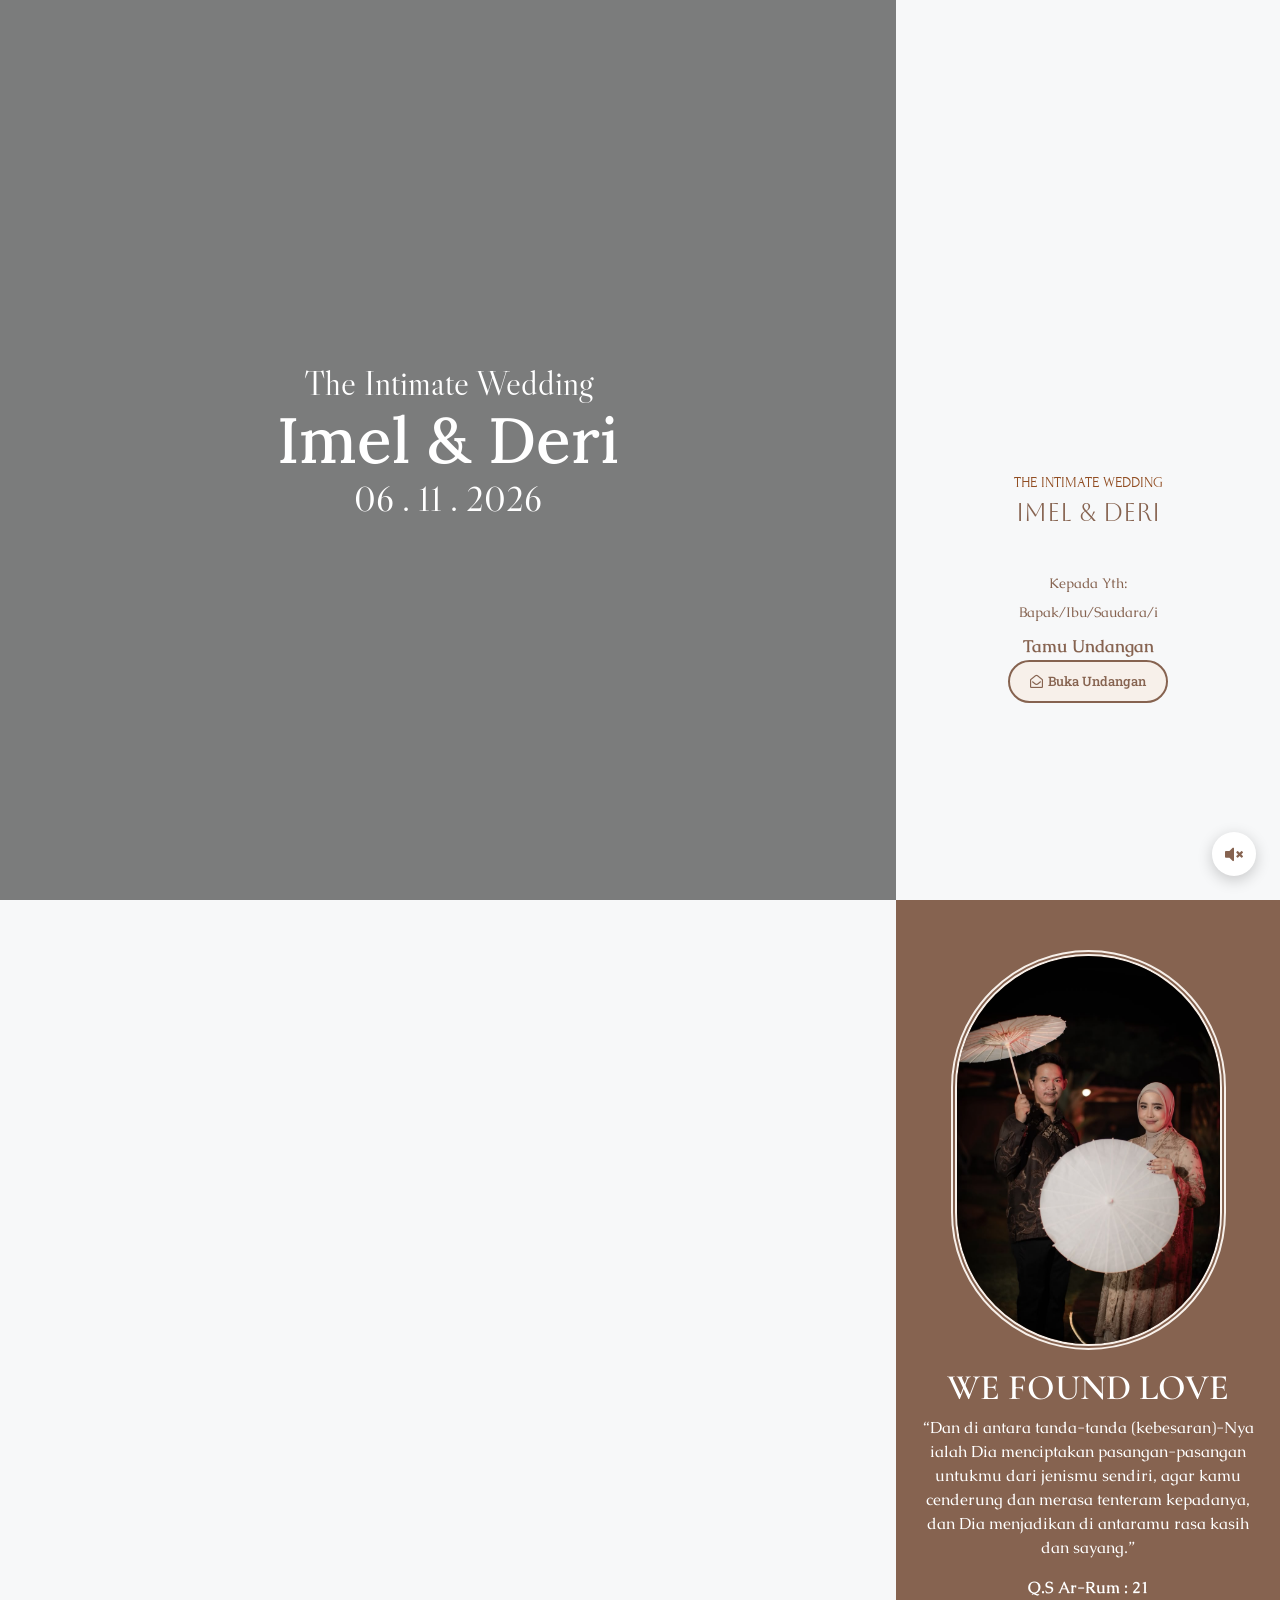
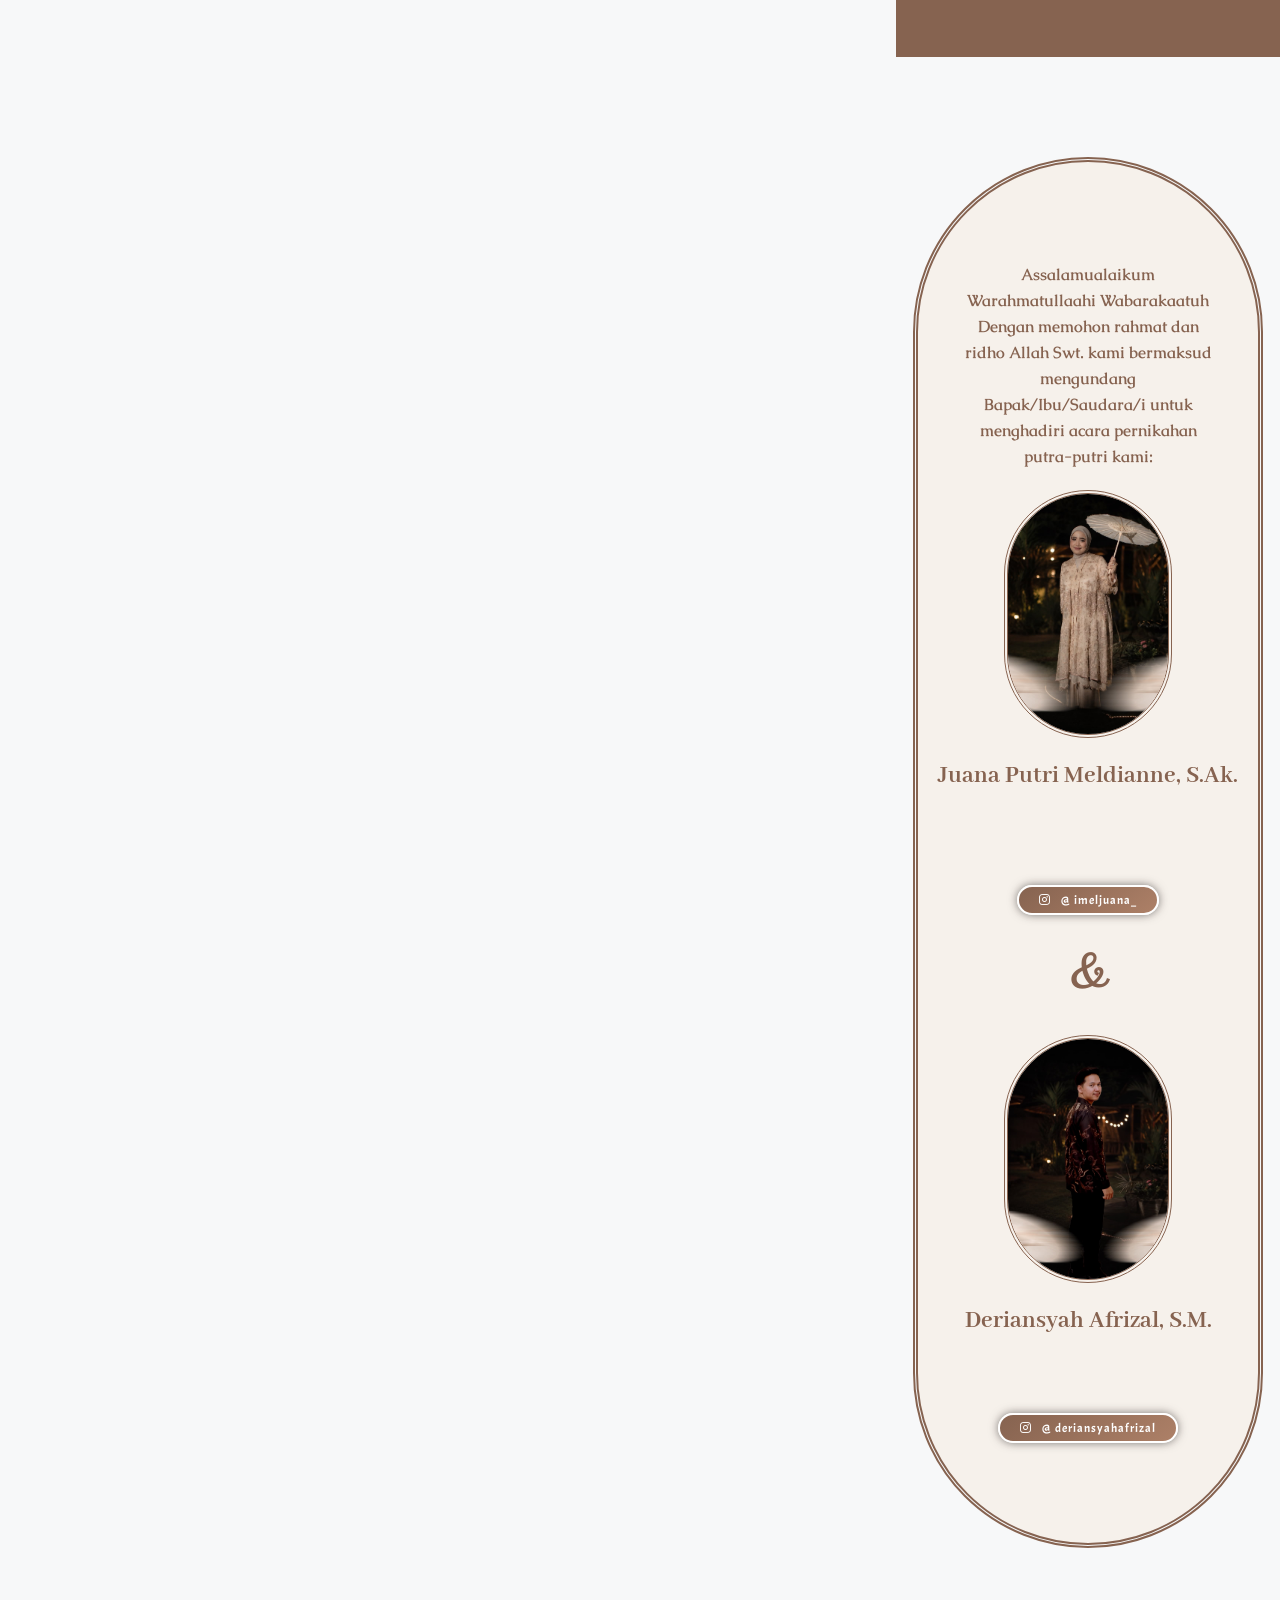
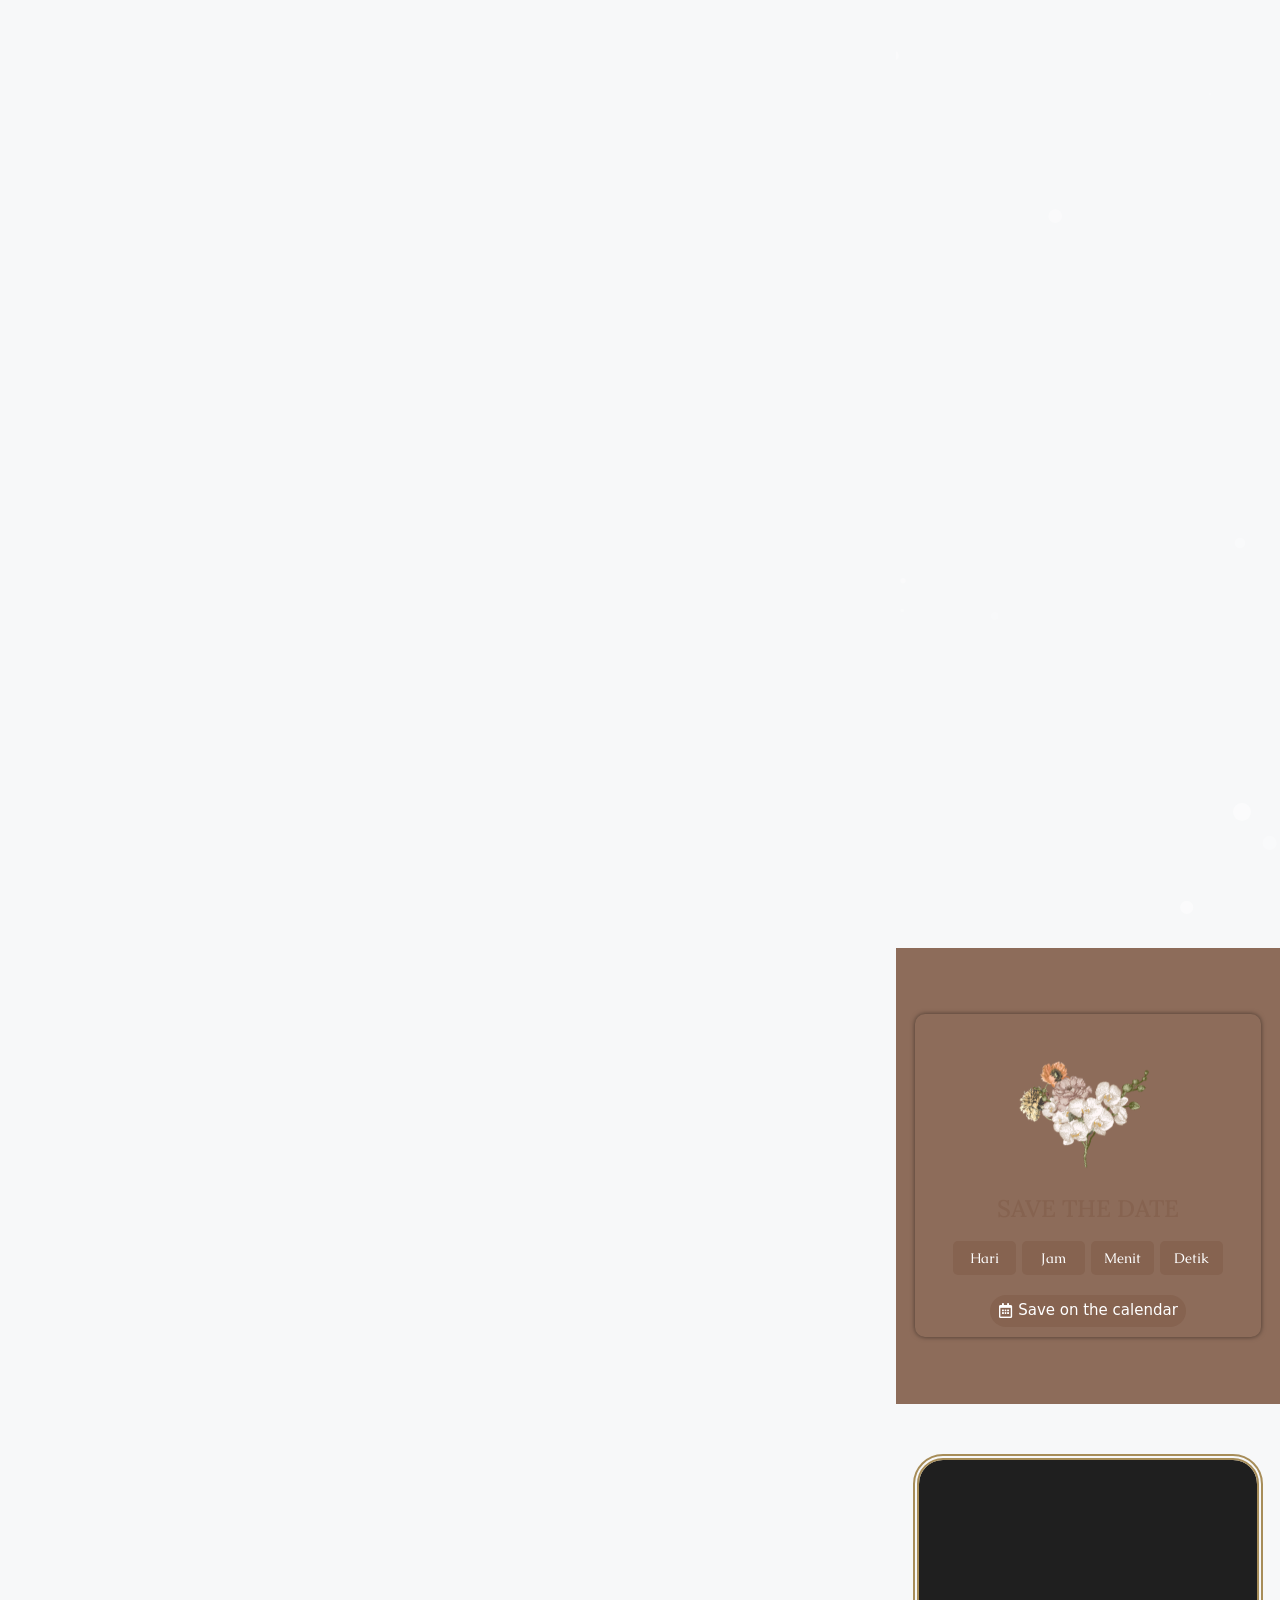
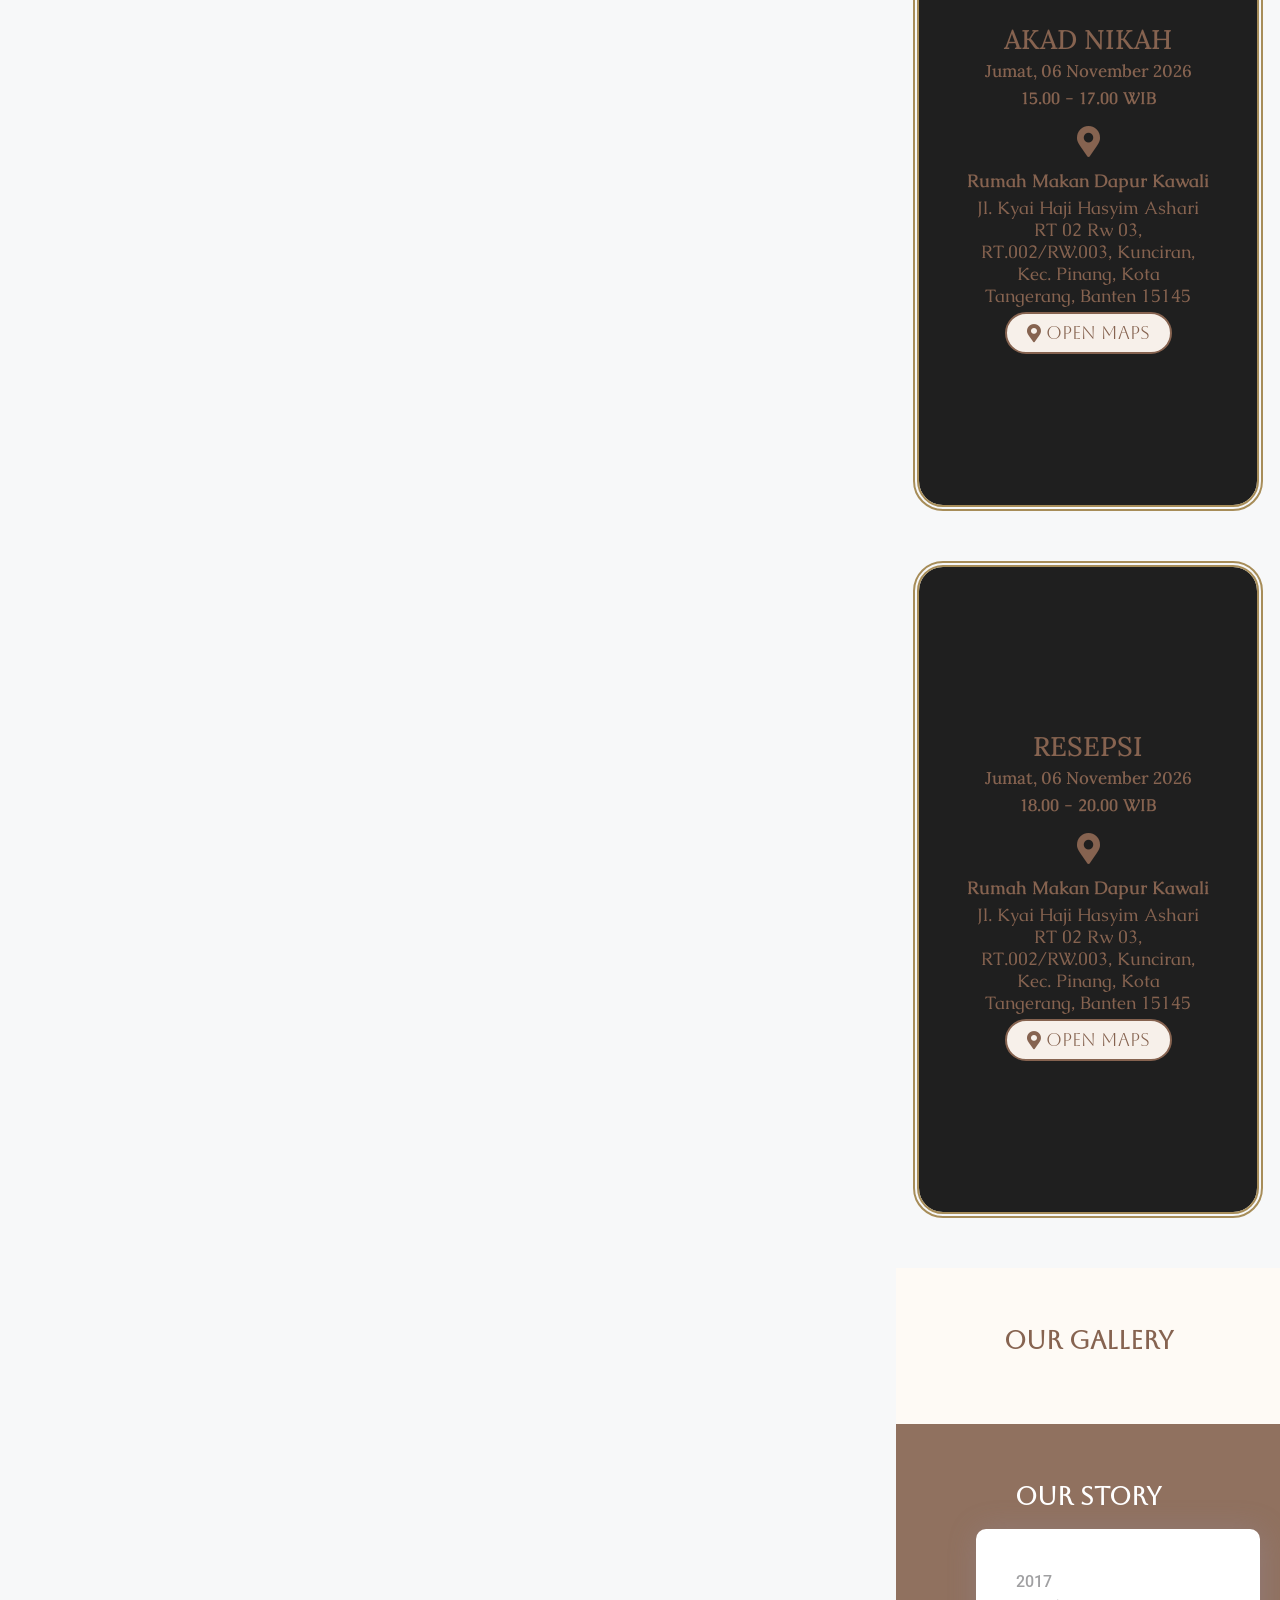
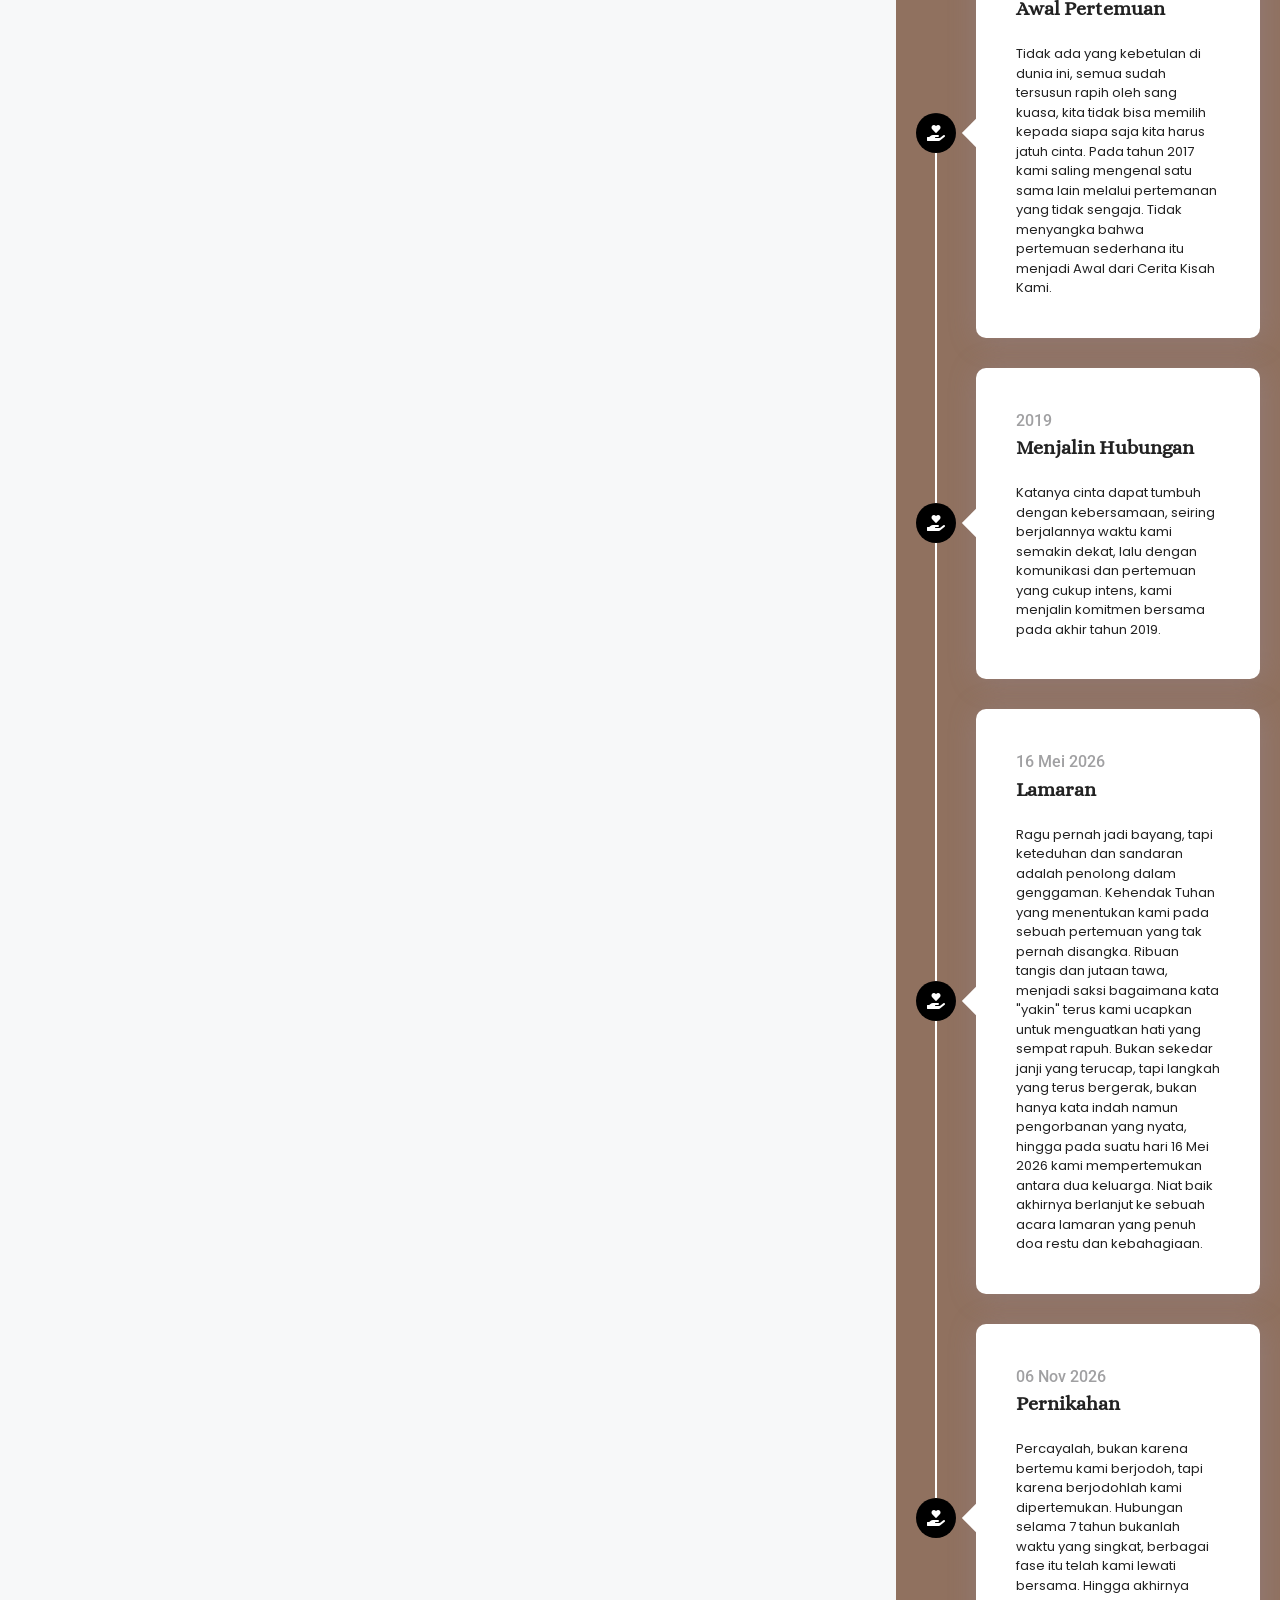
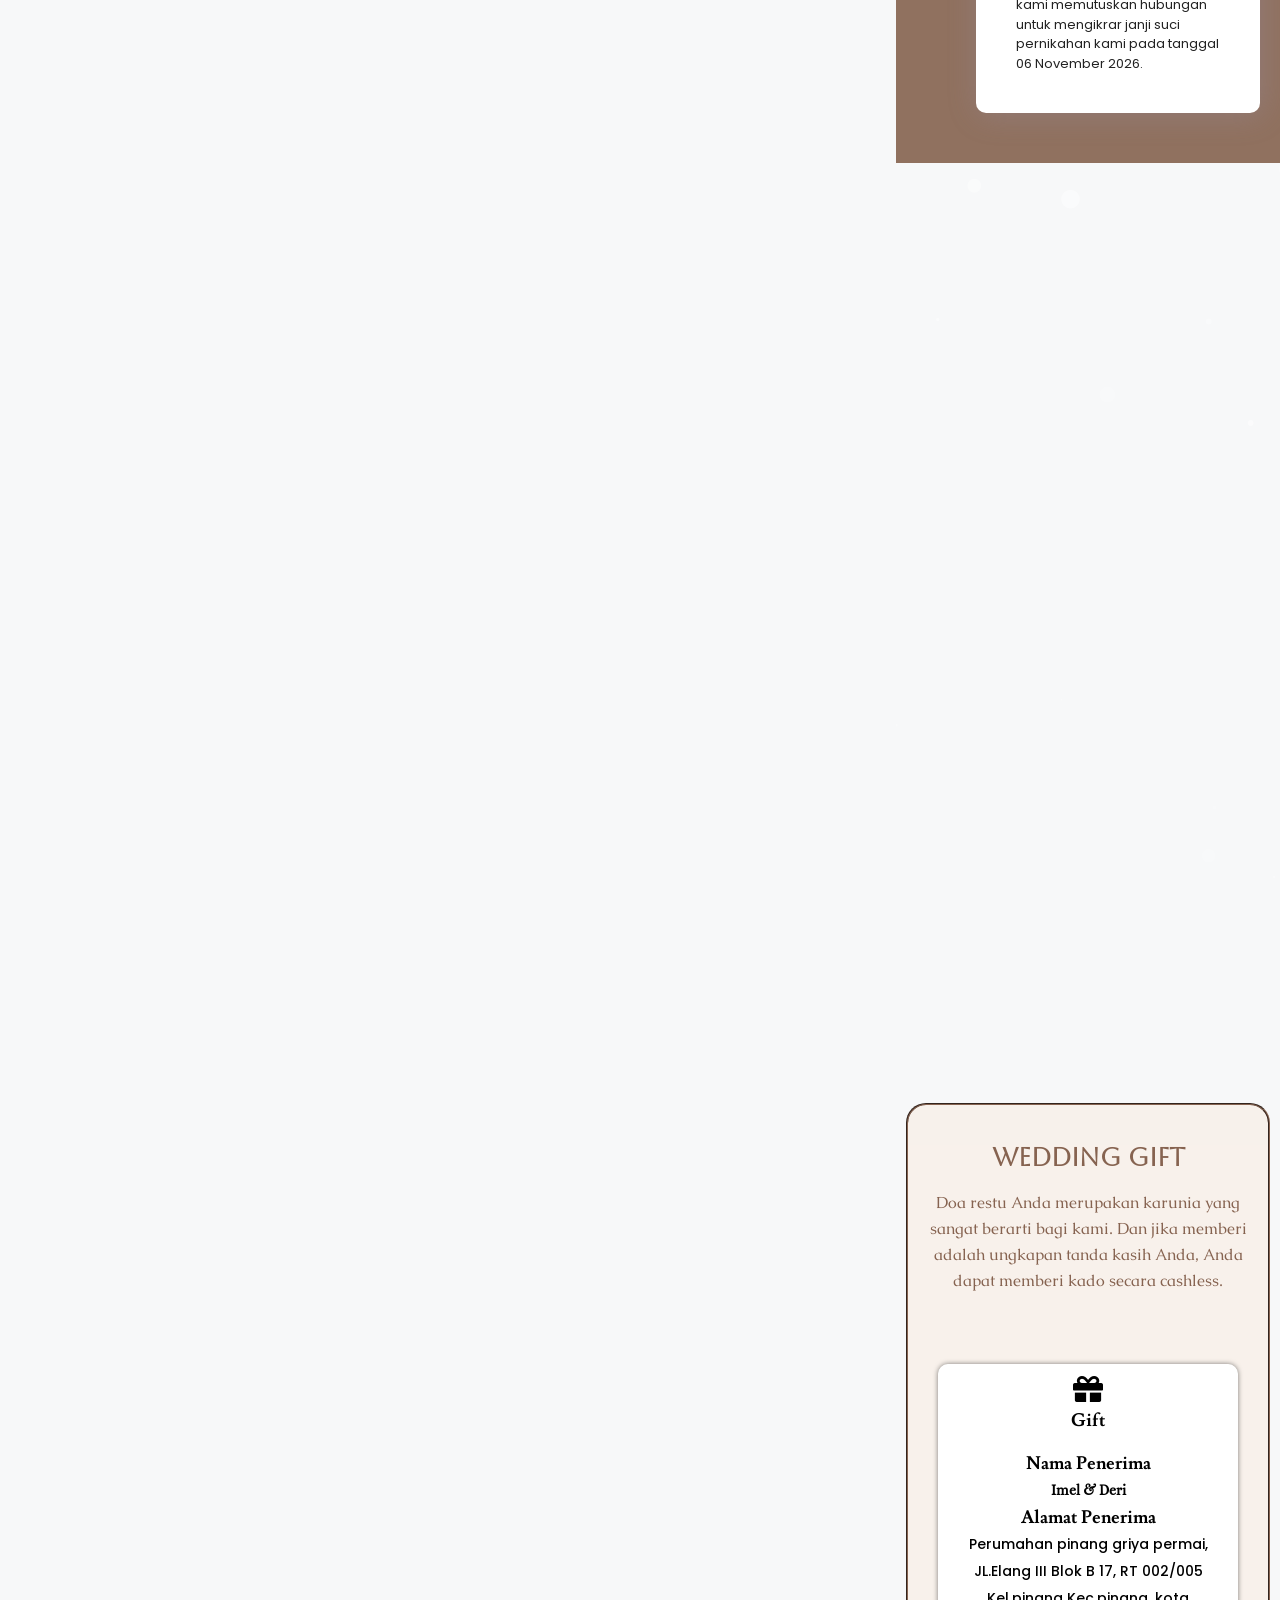
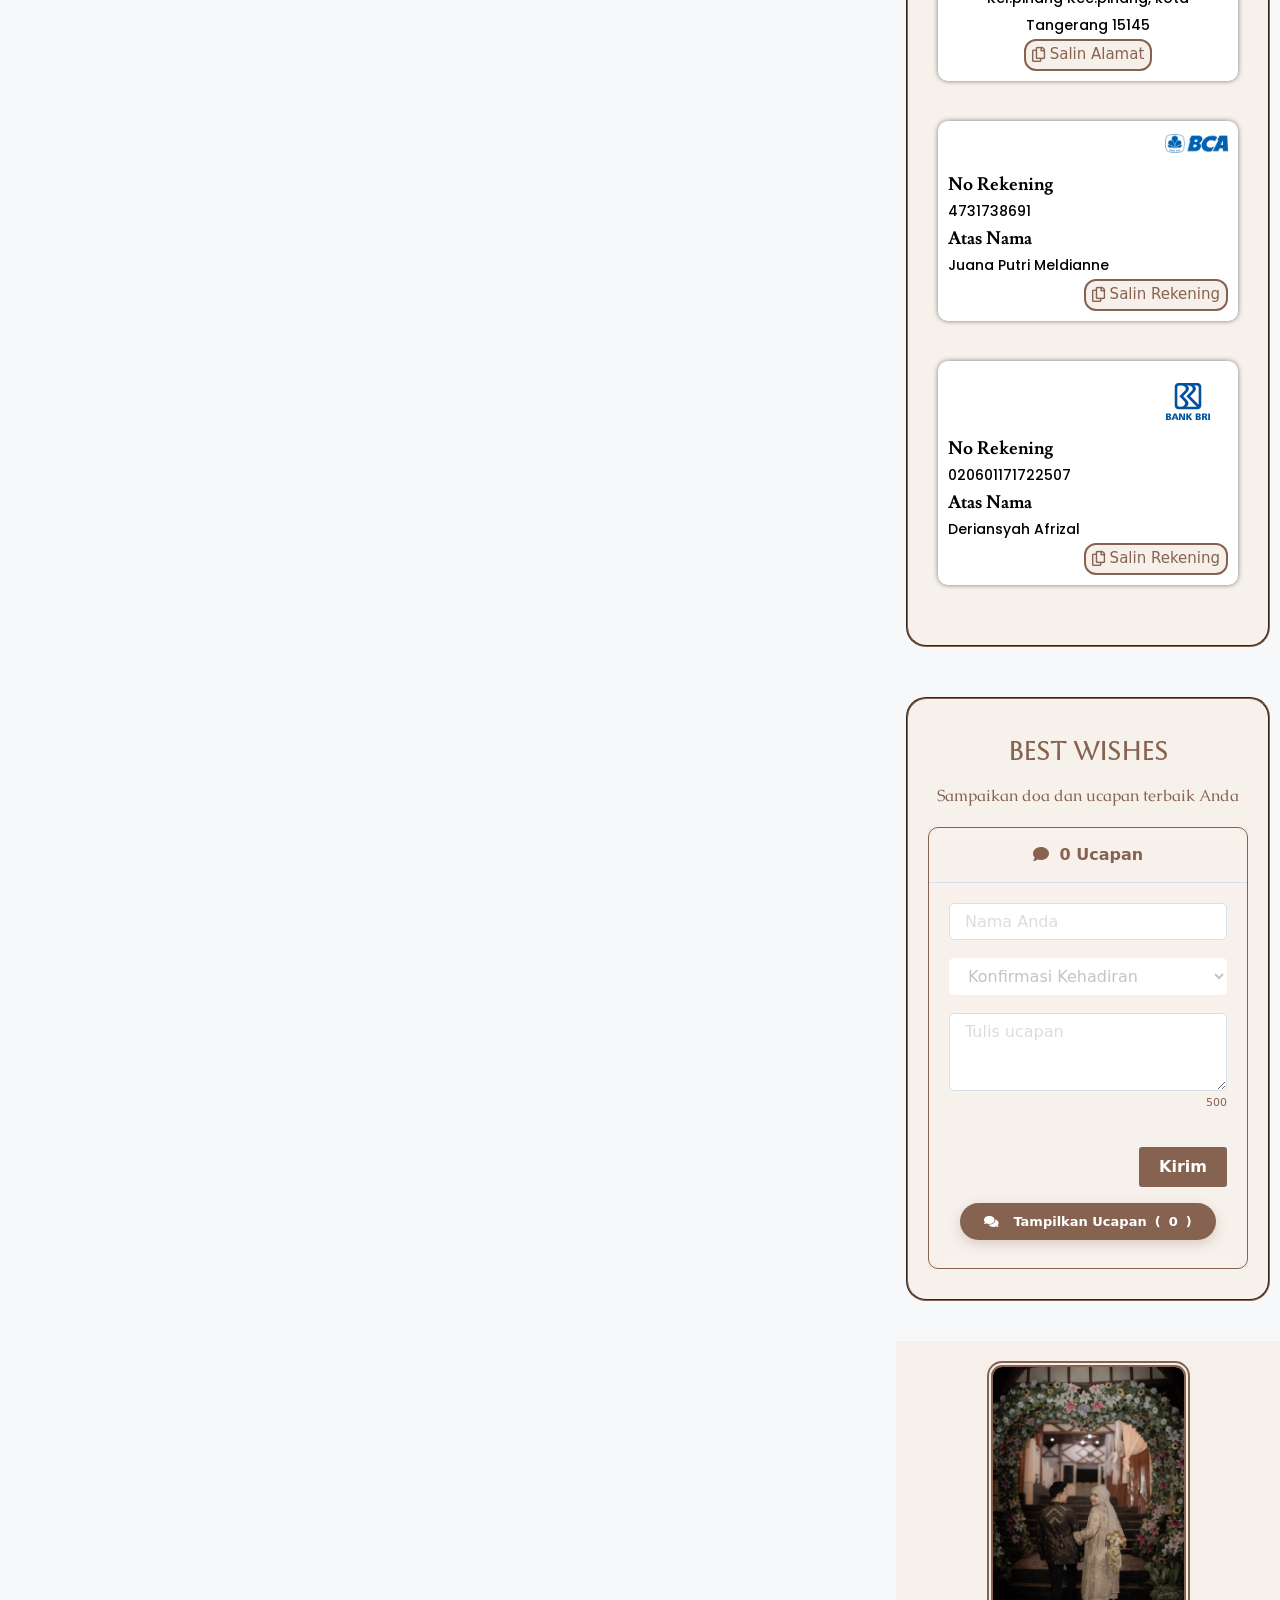
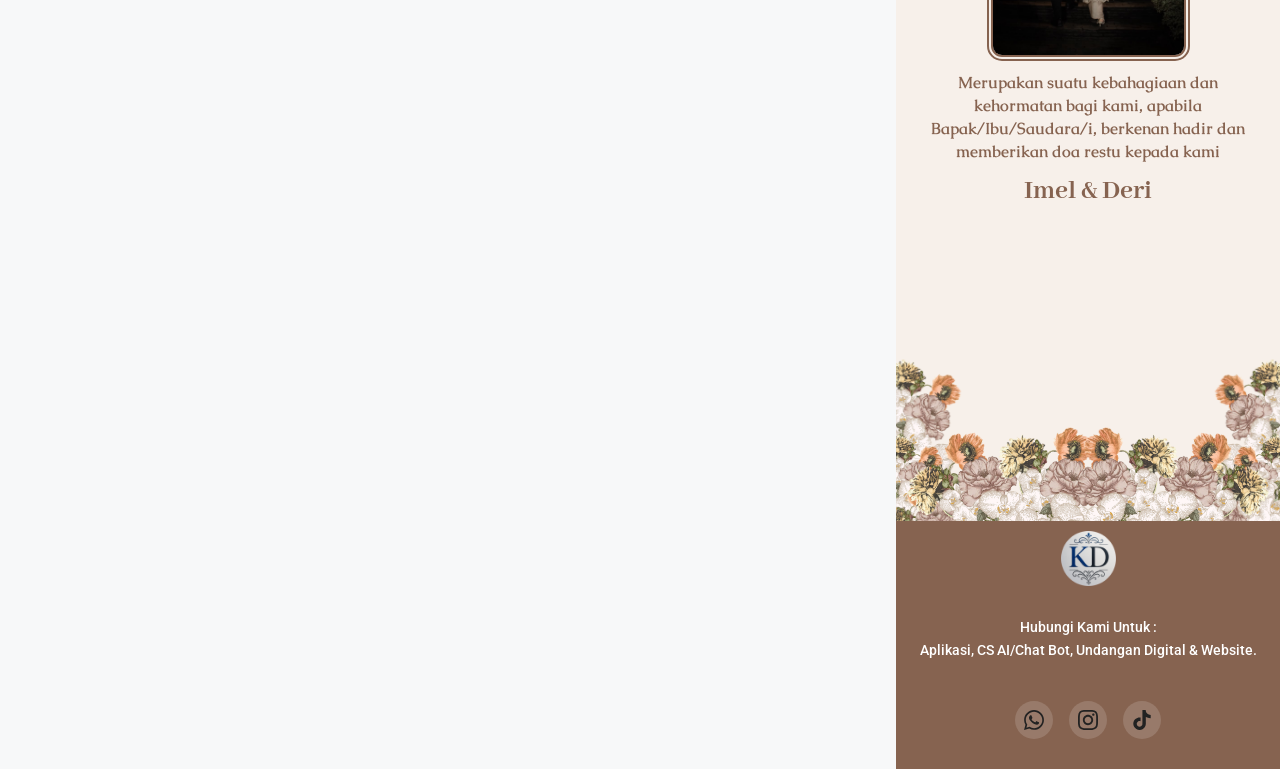
==== commit dd4403bb: "feat: revisi jadwal, gelar, musik, galeri, hapus section, dan integrasi RSVP Google Apps Script" ====
--- a/index.html
+++ b/index.html
@@ -1,4 +1,4 @@
-<!DOCTYPE html>
+﻿<!DOCTYPE html>
 <html lang="id" prefix="og: https://ogp.me/ns#">
 <head>
 	<meta charset="UTF-8">
@@ -609,7 +609,7 @@
 				<div class="elementor-element elementor-element-4344c74d reveal-from-left elementor-widget elementor-widget-image" data-id="4344c74d" data-element_type="widget" data-e-type="widget" data-widget_type="image.default">
 															<img width="800" height="1200" src="bride.jpeg" class="attachment-full size-full wp-image-2025" alt="">															</div>
 				<div class="elementor-element elementor-element-7e36791d custom-font-nama-panjang elementor-widget elementor-widget-heading" data-id="7e36791d" data-element_type="widget" data-e-type="widget" data-settings="{&quot;_animation_mobile&quot;:&quot;zoomIn&quot;}" data-widget_type="heading.default">
-					<p class="elementor-heading-title elementor-size-default"><span class="wds-jfb-typography-meta-_nama_lengkap_wanita" data-wds-jfb-typography-post="1378">Juana Putri Meldianne, S.Ak</span></p>				</div>
+					<p class="elementor-heading-title elementor-size-default"><span class="wds-jfb-typography-meta-_nama_lengkap_wanita" data-wds-jfb-typography-post="1378">Juana Putri Meldianne, S.Ak.</span></p>				</div>
 				<div class="elementor-element elementor-element-42348d8a reveal elementor-invisible elementor-widget elementor-widget-heading" data-id="42348d8a" data-element_type="widget" data-e-type="widget" data-settings="{&quot;_animation&quot;:&quot;fadeInUp&quot;,&quot;_animation_delay&quot;:300,&quot;_animation_mobile&quot;:&quot;fadeInDown&quot;}" data-widget_type="heading.default">
 					<p class="elementor-heading-title elementor-size-default">Putri Kedua Dari</p>				</div>
 				<div class="elementor-element elementor-element-4f67d69 reveal elementor-invisible elementor-widget elementor-widget-heading" data-id="4f67d69" data-element_type="widget" data-e-type="widget" data-settings="{&quot;_animation&quot;:&quot;fadeInUp&quot;,&quot;_animation_delay&quot;:300,&quot;_animation_mobile&quot;:&quot;fadeInDown&quot;}" data-widget_type="heading.default">
@@ -628,7 +628,7 @@
 				<div class="elementor-element elementor-element-6893937c reveal-from-right elementor-widget elementor-widget-image" data-id="6893937c" data-element_type="widget" data-e-type="widget" data-widget_type="image.default">
 															<img width="800" height="1200" src="groom.jpeg" class="attachment-full size-full wp-image-2026" alt="">															</div>
 				<div class="elementor-element elementor-element-37b9490 custom-font-nama-panjang elementor-widget elementor-widget-heading" data-id="37b9490" data-element_type="widget" data-e-type="widget" data-settings="{&quot;_animation_mobile&quot;:&quot;zoomIn&quot;}" data-widget_type="heading.default">
-					<p class="elementor-heading-title elementor-size-default"><span class="wds-jfb-typography-meta-_nama_lengkap_pria" data-wds-jfb-typography-post="1378">Deriansyah Afrizal, S.M</span></p>				</div>
+					<p class="elementor-heading-title elementor-size-default"><span class="wds-jfb-typography-meta-_nama_lengkap_pria" data-wds-jfb-typography-post="1378">Deriansyah Afrizal, S.M.</span></p>				</div>
 				<div class="elementor-element elementor-element-547528b2 reveal elementor-invisible elementor-widget elementor-widget-heading" data-id="547528b2" data-element_type="widget" data-e-type="widget" data-settings="{&quot;_animation&quot;:&quot;fadeInUp&quot;,&quot;_animation_delay&quot;:300,&quot;_animation_mobile&quot;:&quot;fadeInDown&quot;}" data-widget_type="heading.default">
 					<p class="elementor-heading-title elementor-size-default">Putra Kedua Dari</p>				</div>
 				<div class="elementor-element elementor-element-702c8d0a reveal elementor-invisible elementor-widget elementor-widget-heading" data-id="702c8d0a" data-element_type="widget" data-e-type="widget" data-settings="{&quot;_animation&quot;:&quot;fadeInUp&quot;,&quot;_animation_delay&quot;:300,&quot;_animation_mobile&quot;:&quot;fadeInDown&quot;}" data-widget_type="heading.default">
@@ -790,7 +790,7 @@
 				<div class="elementor-element elementor-element-5ccd487a elementor-widget elementor-widget-heading" data-id="5ccd487a" data-element_type="widget" data-e-type="widget" data-widget_type="heading.default">
 					<p class="elementor-heading-title elementor-size-default">Jumat, 06 November 2026</p>				</div>
 				<div class="elementor-element elementor-element-5c762231 elementor-widget elementor-widget-heading" data-id="5c762231" data-element_type="widget" data-e-type="widget" data-widget_type="heading.default">
-					<p class="elementor-heading-title elementor-size-default">15.00 WIB - Selesai</p>				</div>
+					<p class="elementor-heading-title elementor-size-default">15.00 - 17.00 WIB</p>				</div>
 				<div class="elementor-element elementor-element-2218acc elementor-view-default elementor-widget elementor-widget-icon" data-id="2218acc" data-element_type="widget" data-e-type="widget" data-widget_type="icon.default">
 							<div class="elementor-icon-wrapper">
 			<div class="elementor-icon">
@@ -817,7 +817,7 @@
 				<div class="elementor-element elementor-element-5c04c256 elementor-widget elementor-widget-heading" data-id="5c04c256" data-element_type="widget" data-e-type="widget" data-widget_type="heading.default">
 					<p class="elementor-heading-title elementor-size-default">Jumat, 06 November 2026</p>				</div>
 				<div class="elementor-element elementor-element-757b0ddc elementor-widget elementor-widget-heading" data-id="757b0ddc" data-element_type="widget" data-e-type="widget" data-widget_type="heading.default">
-					<p class="elementor-heading-title elementor-size-default">18.00 s.d 20.00 WIB</p>				</div>
+					<p class="elementor-heading-title elementor-size-default">18.00 - 20.00 WIB</p>				</div>
 				<div class="elementor-element elementor-element-6df13eaa elementor-view-default elementor-widget elementor-widget-icon" data-id="6df13eaa" data-element_type="widget" data-e-type="widget" data-widget_type="icon.default">
 							<div class="elementor-icon-wrapper">
 			<div class="elementor-icon">
@@ -920,6 +920,10 @@
 					<div class="e-gallery-image elementor-gallery-item__image" data-thumbnail="WhatsApp Image 2026-09-27 at 22.50.58 (2).jpeg" data-width="1280" data-height="854" aria-label="" role="img"></div>
 											<div class="elementor-gallery-item__overlay"></div>
 														</a>
+							<a class="e-gallery-item elementor-gallery-item elementor-animated-content" href="galeri.jpeg" data-elementor-open-lightbox="yes" data-elementor-lightbox-slideshow="7e8a0e67" data-e-action-hash="#elementor-action%3Aaction%3Dlightbox%26settings%3DeyJpZCI6OSwidXJsIjoiZ2FsZXJpLmpwZWciLCJzbGlkZXNob3ciOiI3ZThhMGU2NyJ9">
+					<div class="e-gallery-image elementor-gallery-item__image" data-thumbnail="galeri.jpeg" data-width="1280" data-height="854" aria-label="" role="img"></div>
+											<div class="elementor-gallery-item__overlay"></div>
+														</a>
 					</div>
 					</div>
 				</div>
@@ -950,7 +954,7 @@
 	<div class="timeline-item__card">
 		<div class="timeline-item__card-inner">
 								<div class="timeline-item__card-content">
-					<div class="timeline-item__meta"><div class="timeline-item__meta-content">16 Mei 2026</div></div><h5 class="timeline-item__card-title">Lamaran</h5><div class="timeline-item__card-desc">Ragu pernah jadi bayang, tapi keteduhan dan sandaran adalah penolong dalam genggaman. Kehendak Tuhan yang menentukan kami pada sebuah pertemuan yang tak pernah disangka. Ribuan tangis dan jutaan tawa, menjadi saksi bagaimana kata &quot;yakin&quot; terus kami ucapkan untuk menguatkan hati yang sempat rapuh. Bukan sekedar janji yang terucap, tapi langkah yang terus bergerak, bukan hanya kata indah namun pengorbaan yang nyata, hingga pada suatu hari 16 Mei 2026 kami mempertemukan antara dua keluarga. Niat baik akhirnya berlanjut ke sebuah acara lamaran yang penuh doa restu dan kebahagiaan.</div>				</div>
+					<div class="timeline-item__meta"><div class="timeline-item__meta-content">16 Mei 2026</div></div><h5 class="timeline-item__card-title">Lamaran</h5><div class="timeline-item__card-desc">Ragu pernah jadi bayang, tapi keteduhan dan sandaran adalah penolong dalam genggaman. Kehendak Tuhan yang menentukan kami pada sebuah pertemuan yang tak pernah disangka. Ribuan tangis dan jutaan tawa, menjadi saksi bagaimana kata &quot;yakin&quot; terus kami ucapkan untuk menguatkan hati yang sempat rapuh. Bukan sekedar janji yang terucap, tapi langkah yang terus bergerak, bukan hanya kata indah namun pengorbanan yang nyata, hingga pada suatu hari 16 Mei 2026 kami mempertemukan antara dua keluarga. Niat baik akhirnya berlanjut ke sebuah acara lamaran yang penuh doa restu dan kebahagiaan.</div>				</div>
 						</div>
 		<div class="timeline-item__card-arrow"></div>
 	</div>
@@ -958,7 +962,7 @@
 	<div class="timeline-item__card">
 		<div class="timeline-item__card-inner">
 								<div class="timeline-item__card-content">
-					<div class="timeline-item__meta"><div class="timeline-item__meta-content">06 Nov 2026</div></div><h5 class="timeline-item__card-title">Pernikahan</h5><div class="timeline-item__card-desc">Percayalah, bukan karena bertemu kami berjodoh, tapi karena berjodohlah kami dipertemukan. Hubungan selama 7 tahun bukanlah waktu yang singkat, berbagai fase itu telah kami lewati bersama. Hingga akhirnya kami memutuskan hubungan untuk mengikrar janji suci pernikahan kami ditanggal 06 November 2026.</div>				</div>
+					<div class="timeline-item__meta"><div class="timeline-item__meta-content">06 Nov 2026</div></div><h5 class="timeline-item__card-title">Pernikahan</h5><div class="timeline-item__card-desc">Percayalah, bukan karena bertemu kami berjodoh, tapi karena berjodohlah kami dipertemukan. Hubungan selama 7 tahun bukanlah waktu yang singkat, berbagai fase itu telah kami lewati bersama. Hingga akhirnya kami memutuskan hubungan untuk mengikrar janji suci pernikahan kami pada tanggal 06 November 2026.</div>				</div>
 						</div>
 		<div class="timeline-item__card-arrow"></div>
 	</div>
@@ -1076,66 +1080,6 @@
   &quot;retina_detect&quot;: true
 }" class="has_eae_slider elementor-element elementor-element-d69ad15 e-con-full eae-particle-yes e-flex e-con e-child" data-eae-slider="70957" data-id="d69ad15" data-element_type="container" data-e-type="container" data-settings="{&quot;background_background&quot;:&quot;slideshow&quot;,&quot;jet_parallax_layout_list&quot;:[],&quot;background_slideshow_ken_burns&quot;:&quot;yes&quot;,&quot;background_slideshow_gallery&quot;:[{&quot;id&quot;:2035,&quot;url&quot;:&quot;dc.jpeg&quot;},{&quot;id&quot;:2036,&quot;url&quot;:&quot;dc2.jpeg&quot;}],&quot;background_slideshow_loop&quot;:&quot;yes&quot;,&quot;background_slideshow_slide_duration&quot;:5000,&quot;background_slideshow_slide_transition&quot;:&quot;fade&quot;,&quot;background_slideshow_transition_duration&quot;:500,&quot;background_slideshow_ken_burns_zoom_direction&quot;:&quot;out&quot;}">
 				</div>
-		<div class="has_eae_slider elementor-element elementor-element-65c908dc e-con-full wdsdv-enabled--yes e-flex e-con e-child" data-eae-slider="51958" data-id="65c908dc" data-element_type="container" data-e-type="container" data-settings="{&quot;jet_parallax_layout_list&quot;:[]}">
-				<div class="elementor-element elementor-element-5f2abeec reveal elementor-widget elementor-widget-heading" data-id="5f2abeec" data-element_type="widget" data-e-type="widget" data-settings="{&quot;_animation_mobile&quot;:&quot;zoomIn&quot;}" data-widget_type="heading.default">
-					<p class="elementor-heading-title elementor-size-default">Dress Code</p>				</div>
-				<div class="elementor-element elementor-element-1e6ca5f6 reveal elementor-widget elementor-widget-heading" data-id="1e6ca5f6" data-element_type="widget" data-e-type="widget" data-widget_type="heading.default">
-					<p class="elementor-heading-title elementor-size-default">Kami dengan hormat menganjurkan tamu kami untuk mengenakan warna-warna ini untuk hari istimewa kami</p>				</div>
-		<div class="has_eae_slider elementor-element elementor-element-47aee8ca e-con-full reveal e-flex e-con e-child" data-eae-slider="66796" data-id="47aee8ca" data-element_type="container" data-e-type="container" data-settings="{&quot;jet_parallax_layout_list&quot;:[]}">
-		<div class="has_eae_slider elementor-element elementor-element-3b502fee e-con-full wdsdv-enabled--yes e-flex e-con e-child" data-eae-slider="48085" data-id="3b502fee" data-element_type="container" data-e-type="container" data-settings="{&quot;jet_parallax_layout_list&quot;:[]}">
-				<div class="elementor-element elementor-element-cae521a elementor-view-default elementor-position-block-start elementor-mobile-position-block-start elementor-widget elementor-widget-icon-box" data-id="cae521a" data-element_type="widget" data-e-type="widget" data-widget_type="icon-box.default">
-							<div class="elementor-icon-box-wrapper">
-
-						<div class="elementor-icon-box-icon">
-				<span class="elementor-icon">
-				<i aria-hidden="true" class="fas fa-circle"></i>				</span>
-			</div>
-			
-			
-		</div>
-						</div>
-				</div>
-		<div class="has_eae_slider elementor-element elementor-element-680c813c e-con-full wdsdv-enabled--yes e-flex e-con e-child" data-eae-slider="52902" data-id="680c813c" data-element_type="container" data-e-type="container" data-settings="{&quot;jet_parallax_layout_list&quot;:[]}">
-				<div class="elementor-element elementor-element-32e580d2 elementor-view-default elementor-position-block-start elementor-mobile-position-block-start elementor-widget elementor-widget-icon-box" data-id="32e580d2" data-element_type="widget" data-e-type="widget" data-widget_type="icon-box.default">
-							<div class="elementor-icon-box-wrapper">
-
-						<div class="elementor-icon-box-icon">
-				<span class="elementor-icon">
-				<i aria-hidden="true" class="fas fa-circle"></i>				</span>
-			</div>
-			
-			
-		</div>
-						</div>
-				</div>
-		<div class="has_eae_slider elementor-element elementor-element-6ec7098f e-con-full wdsdv-enabled--yes e-flex e-con e-child" data-eae-slider="98725" data-id="6ec7098f" data-element_type="container" data-e-type="container" data-settings="{&quot;jet_parallax_layout_list&quot;:[]}">
-				<div class="elementor-element elementor-element-55cd2d49 elementor-view-default elementor-position-block-start elementor-mobile-position-block-start elementor-widget elementor-widget-icon-box" data-id="55cd2d49" data-element_type="widget" data-e-type="widget" data-widget_type="icon-box.default">
-							<div class="elementor-icon-box-wrapper">
-
-						<div class="elementor-icon-box-icon">
-				<span class="elementor-icon">
-				<i aria-hidden="true" class="fas fa-circle"></i>				</span>
-			</div>
-			
-			
-		</div>
-						</div>
-				</div>
-		<div class="has_eae_slider elementor-element elementor-element-1c8ecbd e-con-full wdsdv-enabled--yes e-flex e-con e-child" data-eae-slider="15467" data-id="1c8ecbd" data-element_type="container" data-e-type="container" data-settings="{&quot;jet_parallax_layout_list&quot;:[]}">
-				<div class="elementor-element elementor-element-c702379 elementor-view-default elementor-position-block-start elementor-mobile-position-block-start elementor-widget elementor-widget-icon-box" data-id="c702379" data-element_type="widget" data-e-type="widget" data-widget_type="icon-box.default">
-							<div class="elementor-icon-box-wrapper">
-
-						<div class="elementor-icon-box-icon">
-				<span class="elementor-icon">
-				<i aria-hidden="true" class="fas fa-circle"></i>				</span>
-			</div>
-			
-			
-		</div>
-						</div>
-				</div>
-				</div>
-				</div>
 		<div class="has_eae_slider elementor-element elementor-element-6d15f3d2 e-con-full wdsdv-enabled--yes e-flex e-con e-child" data-eae-slider="78317" data-id="6d15f3d2" data-element_type="container" data-e-type="container" data-settings="{&quot;jet_parallax_layout_list&quot;:[]}">
 		<div class="has_eae_slider elementor-element elementor-element-6100d210 e-con-full wdsdv-enabled--yes e-flex e-con e-child" data-eae-slider="54904" data-id="6100d210" data-element_type="container" data-e-type="container" data-settings="{&quot;background_background&quot;:&quot;classic&quot;,&quot;jet_parallax_layout_list&quot;:[]}">
 				<div class="elementor-element elementor-element-1465bf32 reveal elementor-widget elementor-widget-heading" data-id="1465bf32" data-element_type="widget" data-e-type="widget" data-widget_type="heading.default">
@@ -1961,18 +1905,18 @@
 					<p class="elementor-heading-title elementor-size-default">Sampaikan doa dan ucapan terbaik Anda</p>				</div>
 				<div class="elementor-element elementor-element-15de2432 reveal elementor-widget elementor-widget-wds_rsvp" data-id="15de2432" data-element_type="widget" data-e-type="widget" data-settings="{&quot;show_avatar&quot;:&quot;no&quot;}" data-widget_type="wds_rsvp.default">
 				<div class="elementor-widget-container">
-					<div class="saic-wrapper"><div class="saic-wrapper saic-default saic-border saic-full " style="overflow: hidden;">
+					<div class="saic-wrapper"><div class="saic-wrapper saic-default saic-border saic-full" style="overflow: hidden;">
 
 	<div class="saic-wrap-link">
 
-		<a href="index.html?post_id=1378&#038;comments=0&#038;get=500&#038;order=DESC" id="saic-link-1378" class="saic-link saic-icon-link saic-icon-link-true auto-load-true">
-			<i class="saico-comment"></i>
-			<span>0</span>
+		<a href="javascript:void(0)" id="saic-link-1378" class="saic-link saic-icon-link">
+			<i class="fas fa-comment" style="margin-right: 5px;"></i>
+			<span class="rsvp-total-count">0</span>
 			Ucapan		</a>
 
 	</div>
 
-	<div id="saic-wrap-comment-1378" class="saic-wrap-comments" style="display: none;" data-id="1378">
+	<div id="saic-wrap-comment-1378" class="saic-wrap-comments" style="display: block;" data-id="1378">
 
 		<div id="saic-wrap-form-1378" class="saic-wrap-form saic-clearfix">
 
@@ -1992,9 +1936,9 @@
 							<div class="saic-wrap-attendance">
 								<select name="attendance" id="attendance" class="saic-select">
 									<option value="" selected="" disabled="">Konfirmasi Kehadiran</option>
-									<option value="present">Hadir</option>
-									<option value="notpresent">Tidak Hadir</option>
-																	</select>
+									<option value="Hadir">Hadir</option>
+									<option value="Tidak Hadir">Tidak Hadir</option>
+								</select>
 								<span class="saic-required">*</span>
 								<span class="saic-error-info saic-error-info-attendance">Pilih konfirmasi kehadiran</span>
 							</div>
@@ -2009,15 +1953,18 @@
 						</div>
 
 						<div class="saic-wrap-textarea">
-							<textarea name="comment" id="saic-textarea-1378" class="waci_comment saic-textarea autosize-textarea" aria-required="true" placeholder="Tulis ucapan" rows="1"></textarea>
+							<textarea name="comment" id="saic-textarea-1378" class="waci_comment saic-textarea autosize-textarea" aria-required="true" placeholder="Tulis ucapan" rows="3" maxlength="500"></textarea>
 							<span class="saic-required">*</span>
 							<span class="saic-error-info saic-error-info-text">Ucapan minimal 2 karakter</span>
+							<div class="saic-char-counter-wrap" style="text-align: right; font-size: 11px; color: #866350; margin-top: 4px;">
+								<span id="rsvp-char-count">500</span>
+							</div>
 						</div>
 
 						<div class="saic-wrap-submit saic-clearfix">
 							<p class="form-submit">
-                                <input type='hidden' name='comment_post_ID' value='1378' id='comment_post_ID'>
-<input type='hidden' name='comment_parent' id='comment_parent' value='0'>
+								<input type='hidden' name='comment_post_ID' value='1378' id='comment_post_ID'>
+								<input type='hidden' name='comment_parent' id='comment_parent' value='0'>
 								<input type="hidden" name="commentpress" value="true">
 								<input type="submit" id="submit-1378" value="Kirim">
 							</p>
@@ -2025,17 +1972,24 @@
 
 					</form>
 
+					<!-- Button Tampilkan & Sembunyikan Ucapan di bawah button Kirim -->
+					<div class="wds-rsvp-toggle-wrap" style="text-align: center; margin-top: 16px; margin-bottom: 8px;">
+						<button type="button" id="btn-toggle-rsvp" class="wds-btn-toggle-rsvp">
+							<i class="fas fa-comments" style="margin-right: 6px;"></i><span id="label-toggle-rsvp">Tampilkan Ucapan</span> (<span class="rsvp-total-count">0</span>)
+						</button>
+					</div>
+
 				</div>
 
 			</div>
 
 		</div>
 
-		<div id="saic-comment-status-1378" class="saic-comment-status"></div>
-
-		<ul id="saic-container-comment-1378" class="saic-container-comments saic-order-DESC " data-order="DESC"></ul>
-
-		<div class="saic-holder-1378 saic-holder"></div>
+		<div id="wds-rsvp-comments-box" style="display: none; margin-top: 15px;">
+			<div id="saic-comment-status-1378" class="saic-comment-status"></div>
+			<ul id="saic-container-comment-1378" class="saic-container-comments wds-custom-comments-list" data-order="DESC"></ul>
+			<div class="saic-holder-1378 saic-holder"></div>
+		</div>
 
 	</div>
 
@@ -2043,26 +1997,6 @@
 </div>				</div>
 				</div>
 				</div>
-				</div>
-		<div class="has_eae_slider elementor-element elementor-element-1b0e4f8d e-con-full wdsdv-enabled--yes e-flex e-con e-child" data-eae-slider="48775" data-id="1b0e4f8d" data-element_type="container" data-e-type="container" data-settings="{&quot;jet_parallax_layout_list&quot;:[]}">
-				<div class="elementor-element elementor-element-47f13fac reveal elementor-widget elementor-widget-heading" data-id="47f13fac" data-element_type="widget" data-e-type="widget" data-settings="{&quot;_animation_mobile&quot;:&quot;zoomIn&quot;}" data-widget_type="heading.default">
-					<p class="elementor-heading-title elementor-size-default">Turut Mengundang</p>				</div>
-				<div class="elementor-element elementor-element-65323cd0 reveal elementor-widget elementor-widget-heading" data-id="65323cd0" data-element_type="widget" data-e-type="widget" data-widget_type="heading.default">
-					<p class="elementor-heading-title elementor-size-default">Dengan segala hormat, kami juga mengundang Bapak/Ibu/Saudara(i) yang tersebut di bawah ini untuk berkenan hadir dan memberikan doa restu pada acara tersebut:</p>				</div>
-				<div class="elementor-element elementor-element-77263829 reveal elementor-widget elementor-widget-text-editor" data-id="77263829" data-element_type="widget" data-e-type="widget" data-widget_type="text-editor.default">
-									<b>Keluarga Mempelai Wanita</b><br>
-1.<br>
-2.<br>
-3.<br>
-4.<br>
-5.<br>
-<br>
-<b>Keluarga Mempelai Pria</b><br>
-1.<br>
-2.<br>
-3.<br>
-4.<br>
-5.								</div>
 				</div>
 		<div class="has_eae_slider elementor-element elementor-element-4b449fba e-con-full e-flex e-con e-child" data-eae-slider="90004" data-id="4b449fba" data-element_type="container" data-e-type="container" data-settings="{&quot;background_background&quot;:&quot;classic&quot;,&quot;jet_parallax_layout_list&quot;:[]}">
 				<div class="elementor-element elementor-element-1cf68d26 reveal elementor-widget elementor-widget-image" data-id="1cf68d26" data-element_type="widget" data-e-type="widget" data-widget_type="image.default">
@@ -2074,7 +2008,7 @@
 				<div class="elementor-element elementor-element-d848563 elementor-view-stacked elementor-shape-circle elementor-widget elementor-widget-wds_audio" data-id="d848563" data-element_type="widget" data-e-type="widget" data-settings="{&quot;sticky&quot;:&quot;bottom&quot;,&quot;sticky_on&quot;:[&quot;desktop&quot;,&quot;tablet&quot;,&quot;mobile&quot;],&quot;sticky_offset&quot;:0,&quot;sticky_effects_offset&quot;:0,&quot;sticky_anchor_link_offset&quot;:0}" data-widget_type="wds_audio.default">
 				<div class="elementor-widget-container">
 					<script type="text/javascript">
-var WdsAudio = {"source":"url","audio_link":"Shane Filan - Beautiful In White (Official Video).mp3","audio_start":"","audio_end":"","autoplay":false}
+var WdsAudio = {"source":"url","audio_link":"Kahitna - Menikahimu (Official Lyric Video).mp3","audio_start":"","audio_end":"","autoplay":false}
 </script>
 
 
@@ -2094,7 +2028,7 @@
 				
 										
 					<audio id="song" loop="" preload="auto">
-						<source src="Shane Filan - Beautiful In White (Official Video).mp3" type="audio/mp3">
+						<source src="Kahitna - Menikahimu (Official Lyric Video).mp3" type="audio/mp3">
 					</audio>
 
 				
@@ -3006,6 +2940,387 @@
         window.addEventListener('hashchange', updateGuestName);
     })();
     </script>
+
+    <!-- STYLING & SCRIPT GOOGLE APPS SCRIPT RSVP -->
+    <style id="wds-gas-rsvp-style">
+        /* Tombol Tampilkan & Sembunyikan Ucapan */
+        .wds-btn-toggle-rsvp {
+            display: inline-flex;
+            align-items: center;
+            justify-content: center;
+            gap: 8px;
+            background-color: #866350;
+            color: #ffffff !important;
+            border: none;
+            border-radius: 25px;
+            padding: 9px 24px;
+            font-size: 13px;
+            font-weight: 600;
+            cursor: pointer;
+            box-shadow: 0 4px 12px rgba(134, 99, 80, 0.25);
+            transition: all 0.3s ease;
+            text-decoration: none !important;
+            outline: none;
+        }
+        .wds-btn-toggle-rsvp:hover {
+            background-color: #725241;
+            transform: translateY(-2px);
+            box-shadow: 0 6px 16px rgba(134, 99, 80, 0.35);
+        }
+        .wds-btn-toggle-rsvp:active {
+            transform: translateY(0);
+        }
+        /* Container Ucapan */
+        .wds-custom-comments-list {
+            list-style: none !important;
+            margin: 0 !important;
+            padding: 4px 6px !important;
+            max-height: 400px;
+            overflow-y: auto;
+            text-align: left;
+        }
+        .wds-custom-comments-list::-webkit-scrollbar {
+            width: 5px;
+        }
+        .wds-custom-comments-list::-webkit-scrollbar-thumb {
+            background: #866350;
+            border-radius: 10px;
+        }
+        .wds-comment-card {
+            background: rgba(255, 255, 255, 0.9);
+            border: 1px solid rgba(134, 99, 80, 0.25);
+            border-radius: 12px;
+            padding: 14px 16px;
+            margin-bottom: 12px;
+            box-shadow: 0 2px 8px rgba(0, 0, 0, 0.04);
+            animation: fadeInUcapan 0.4s ease-out;
+        }
+        @keyframes fadeInUcapan {
+            from { opacity: 0; transform: translateY(6px); }
+            to { opacity: 1; transform: translateY(0); }
+        }
+        .wds-comment-header {
+            display: flex;
+            align-items: center;
+            justify-content: space-between;
+            flex-wrap: wrap;
+            gap: 6px;
+            margin-bottom: 8px;
+        }
+        .wds-comment-name {
+            font-weight: 700;
+            color: #5c4334;
+            font-size: 14px;
+            display: flex;
+            align-items: center;
+            gap: 6px;
+        }
+        .wds-comment-badge {
+            font-size: 11px;
+            font-weight: 600;
+            padding: 3px 10px;
+            border-radius: 12px;
+            display: inline-block;
+        }
+        .wds-badge-hadir {
+            background-color: #e2f0d9;
+            color: #276a3c;
+            border: 1px solid rgba(39, 106, 60, 0.2);
+        }
+        .wds-badge-tidak-hadir {
+            background-color: #fbeae5;
+            color: #9c3b29;
+            border: 1px solid rgba(156, 59, 41, 0.2);
+        }
+        .wds-comment-text {
+            color: #333333;
+            font-size: 13px;
+            line-height: 1.55;
+            word-break: break-word;
+            white-space: pre-wrap;
+            margin: 6px 0;
+        }
+        .wds-comment-time {
+            font-size: 11px;
+            color: #999999;
+            display: flex;
+            align-items: center;
+            gap: 4px;
+            margin-top: 6px;
+        }
+        .wds-rsvp-empty {
+            text-align: center;
+            padding: 25px 15px;
+            color: #866350;
+            font-size: 13px;
+            font-style: italic;
+        }
+        .wds-rsvp-loading {
+            text-align: center;
+            padding: 20px;
+            color: #866350;
+            font-size: 13px;
+        }
+        .wds-alert-success {
+            background-color: #e2f0d9;
+            color: #276a3c;
+            border: 1px solid rgba(39, 106, 60, 0.3);
+            border-radius: 8px;
+            padding: 10px 14px;
+            font-size: 13px;
+            margin-bottom: 12px;
+            text-align: center;
+        }
+    </style>
+
+    <script id="gas-rsvp-script">
+    (function($) {
+        // =========================================================================
+        // KONFIGURASI GOOGLE APPS SCRIPT WEB APP
+        // Ganti URL di bawah ini dengan URL Web App hasil Deploy Google Apps Script:
+        // =========================================================================
+        var GAS_URL = "https://script.google.com/macros/s/AKfycbzo-0vcERinJYENwZKMzOE3KnVXCgc4E3zRC1oQ4lK0-tfjn7HAAuaBz8XoTVvzA7Oe/exec"; // Contoh: "https://script.google.com/macros/s/AKfycb.../exec"
+        var STORAGE_KEY = "imel_deri_rsvp_data";
+
+        // Inisialisasi Nama Tamu dari URL ke Input Nama jika kosong
+        function prefillGuestName() {
+            var inputAuthor = $("#author");
+            if (inputAuthor.length && !inputAuthor.val()) {
+                var urlParams = new URLSearchParams(window.location.search);
+                var guest = urlParams.get('to') || urlParams.get('u') || urlParams.get('nama') || '';
+                if (guest) {
+                    inputAuthor.val(guest.trim());
+                }
+            }
+        }
+
+        // Counter karakter textarea
+        $("#saic-textarea-1378").on("input", function() {
+            var max = 500;
+            var current = $(this).val().length;
+            var left = max - current;
+            $("#rsvp-char-count").text(left >= 0 ? left : 0);
+        });
+
+        // Toggle dropdown jumlah tamu
+        $("#attendance").on("change", function() {
+            var val = $(this).val();
+            if (val === "Hadir" || val === "present") {
+                $(".saic-wrap-guest").slideDown(200);
+            } else {
+                $(".saic-wrap-guest").slideUp(200);
+            }
+        });
+
+        // Helper render list ucapan
+        function renderComments(comments) {
+            var $container = $("#saic-container-comment-1378");
+            $container.empty();
+
+            var total = comments ? comments.length : 0;
+            $(".rsvp-total-count").text(total);
+
+            if (!comments || comments.length === 0) {
+                $container.html('<li class="wds-rsvp-empty"><i class="fas fa-heart" style="margin-right:5px;"></i> Belum ada ucapan. Jadilah yang pertama memberikan doa dan ucapan!</li>');
+                return;
+            }
+
+            comments.forEach(function(item) {
+                var isHadir = (item.kehadiran === "Hadir" || item.kehadiran === "present");
+                var badgeClass = isHadir ? "wds-badge-hadir" : "wds-badge-tidak-hadir";
+                var badgeText = isHadir 
+                    ? (item.jumlah && item.jumlah !== "-" ? "Hadir (" + item.jumlah + ")" : "Hadir") 
+                    : "Tidak Hadir";
+
+                var html = '' +
+                '<li class="wds-comment-card">' +
+                    '<div class="wds-comment-header">' +
+                        '<span class="wds-comment-name"><i class="fas fa-user-circle" style="color:#866350;"></i> ' + escapeHtml(item.nama) + '</span>' +
+                        '<span class="wds-comment-badge ' + badgeClass + '">' + escapeHtml(badgeText) + '</span>' +
+                    '</div>' +
+                    '<div class="wds-comment-text">' + escapeHtml(item.ucapan) + '</div>' +
+                    '<div class="wds-comment-time"><i class="far fa-clock"></i> ' + escapeHtml(item.timestamp || 'Baru saja') + '</div>' +
+                '</li>';
+                $container.append(html);
+            });
+        }
+
+        function escapeHtml(text) {
+            if (!text) return "";
+            return String(text)
+                .replace(/&/g, "&amp;")
+                .replace(/</g, "&lt;")
+                .replace(/>/g, "&gt;")
+                .replace(/"/g, "&quot;")
+                .replace(/'/g, "&#039;");
+        }
+
+        // Ambil data dari Google Apps Script atau LocalStorage
+        function loadComments() {
+            var localData = [];
+            try {
+                localData = JSON.parse(localStorage.getItem(STORAGE_KEY)) || [];
+            } catch(e) {}
+
+            if (GAS_URL && GAS_URL.startsWith("http")) {
+                $("#saic-container-comment-1378").html('<li class="wds-rsvp-loading"><i class="fas fa-spinner fa-spin"></i> Memuat ucapan...</li>');
+                
+                fetch(GAS_URL)
+                    .then(function(res) { return res.json(); })
+                    .then(function(res) {
+                        if (res && res.status === "success" && Array.isArray(res.data)) {
+                            renderComments(res.data);
+                            localStorage.setItem(STORAGE_KEY, JSON.stringify(res.data));
+                        } else {
+                            renderComments(localData);
+                        }
+                    })
+                    .catch(function(err) {
+                        console.warn("Gagal fetch GAS, menggunakan cache lokal:", err);
+                        renderComments(localData);
+                    });
+            } else {
+                renderComments(localData);
+            }
+        }
+
+        // Toggle Button Tampilkan / Sembunyikan Ucapan
+        $("#btn-toggle-rsvp").on("click", function(e) {
+            e.preventDefault();
+            var $box = $("#wds-rsvp-comments-box");
+            var $label = $("#label-toggle-rsvp");
+            var $icon = $(this).find("i");
+
+            if ($box.is(":hidden")) {
+                $box.slideDown(300);
+                $label.text("Sembunyikan Ucapan");
+                $icon.attr("class", "fas fa-eye-slash");
+            } else {
+                $box.slideUp(300);
+                $label.text("Tampilkan Ucapan");
+                $icon.attr("class", "fas fa-comments");
+            }
+        });
+
+        // Submit Form RSVP
+        $("#commentform-1378").on("submit", function(e) {
+            e.preventDefault();
+            e.stopImmediatePropagation();
+
+            var $form = $(this);
+            var $submitBtn = $form.find('input[type="submit"]');
+            var $author = $("#author");
+            var $attendance = $("#attendance");
+            var $guest = $("#guest");
+            var $comment = $("#saic-textarea-1378");
+            var $status = $("#saic-comment-status-1378");
+
+            var authorVal = ($author.val() || "").trim();
+            var attendanceVal = ($attendance.val() || "").trim();
+            var guestVal = ($guest.val() || "1").trim();
+            var commentVal = ($comment.val() || "").trim();
+
+            // Validasi
+            if (!authorVal) {
+                alert("Silakan masukkan nama Anda.");
+                $author.focus();
+                return false;
+            }
+            if (!attendanceVal) {
+                alert("Silakan pilih konfirmasi kehadiran Anda.");
+                $attendance.focus();
+                return false;
+            }
+            if (attendanceVal === "Hadir" && !guestVal) {
+                guestVal = "1";
+            }
+            if (attendanceVal === "Tidak Hadir") {
+                guestVal = "-";
+            } else if (guestVal && !guestVal.includes("orang")) {
+                guestVal = guestVal + " orang";
+            }
+            if (commentVal.length < 2) {
+                alert("Ucapan minimal 2 karakter.");
+                $comment.focus();
+                return false;
+            }
+
+            // Ubah state tombol
+            $submitBtn.prop("disabled", true).val("Mengirim...");
+
+            // Objek ucapan baru
+            var now = new Date();
+            var dateStr = now.toLocaleDateString("id-ID", { day: "numeric", month: "short", year: "numeric" }) + ", " + 
+                          String(now.getHours()).padStart(2, '0') + ":" + String(now.getMinutes()).padStart(2, '0');
+
+            var newComment = {
+                timestamp: dateStr,
+                nama: authorVal,
+                ucapan: commentVal,
+                kehadiran: attendanceVal,
+                jumlah: guestVal
+            };
+
+            // Simpan lokal seketika
+            var localData = [];
+            try {
+                localData = JSON.parse(localStorage.getItem(STORAGE_KEY)) || [];
+            } catch(e) {}
+            localData.unshift(newComment);
+            localStorage.setItem(STORAGE_KEY, JSON.stringify(localData));
+
+            // Render langsung ke UI
+            renderComments(localData);
+
+            // Buka list ucapan jika tertutup
+            var $box = $("#wds-rsvp-comments-box");
+            if ($box.is(":hidden")) {
+                $box.slideDown(300);
+                $("#label-toggle-rsvp").text("Sembunyikan Ucapan");
+                $("#btn-toggle-rsvp i").attr("class", "fas fa-eye-slash");
+            }
+
+            // Kirim ke Google Apps Script jika ada URL
+            if (GAS_URL && GAS_URL.startsWith("http")) {
+                var formData = new URLSearchParams();
+                formData.append("nama", authorVal);
+                formData.append("ucapan", commentVal);
+                formData.append("kehadiran", attendanceVal);
+                formData.append("jumlah", guestVal);
+
+                fetch(GAS_URL, {
+                    method: "POST",
+                    mode: "no-cors",
+                    headers: { "Content-Type": "application/x-www-form-urlencoded" },
+                    body: formData.toString()
+                }).then(function() {
+                    console.log("Ucapan terkirim ke Google Sheets");
+                }).catch(function(err) {
+                    console.warn("Error kirim ke GAS:", err);
+                });
+            }
+
+            // Tampilkan alert sukses
+            $status.html('<div class="wds-alert-success"><i class="fas fa-check-circle"></i> Terima kasih atas doa dan ucapan Anda!</div>').show();
+            setTimeout(function() {
+                $status.fadeOut(600);
+            }, 4000);
+
+            // Reset form input
+            $comment.val("");
+            $("#rsvp-char-count").text("500");
+            $submitBtn.prop("disabled", false).val("Kirim");
+
+            return false;
+        });
+
+        // Jalankan saat ready
+        $(document).ready(function() {
+            prefillGuestName();
+            loadComments();
+        });
+    })(jQuery);
+    </script>
     	</body>
 </html>
 <!--
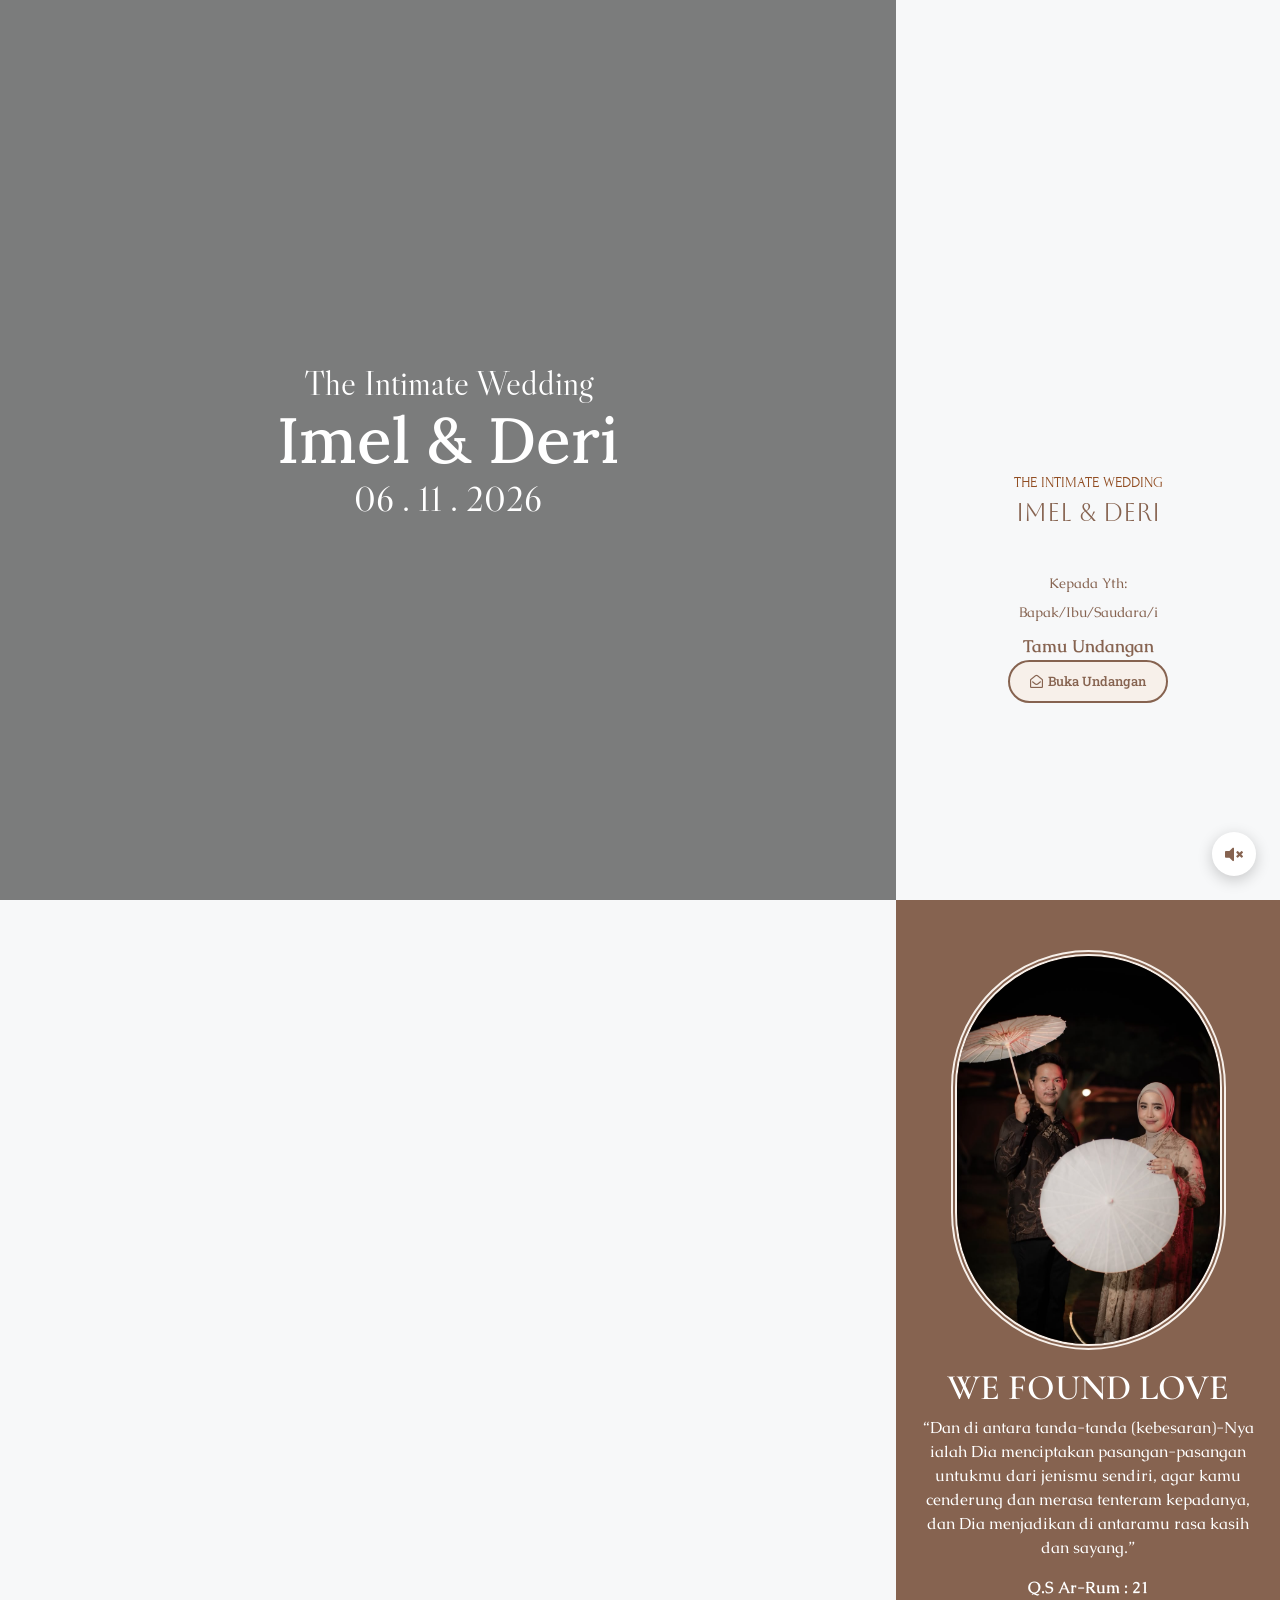
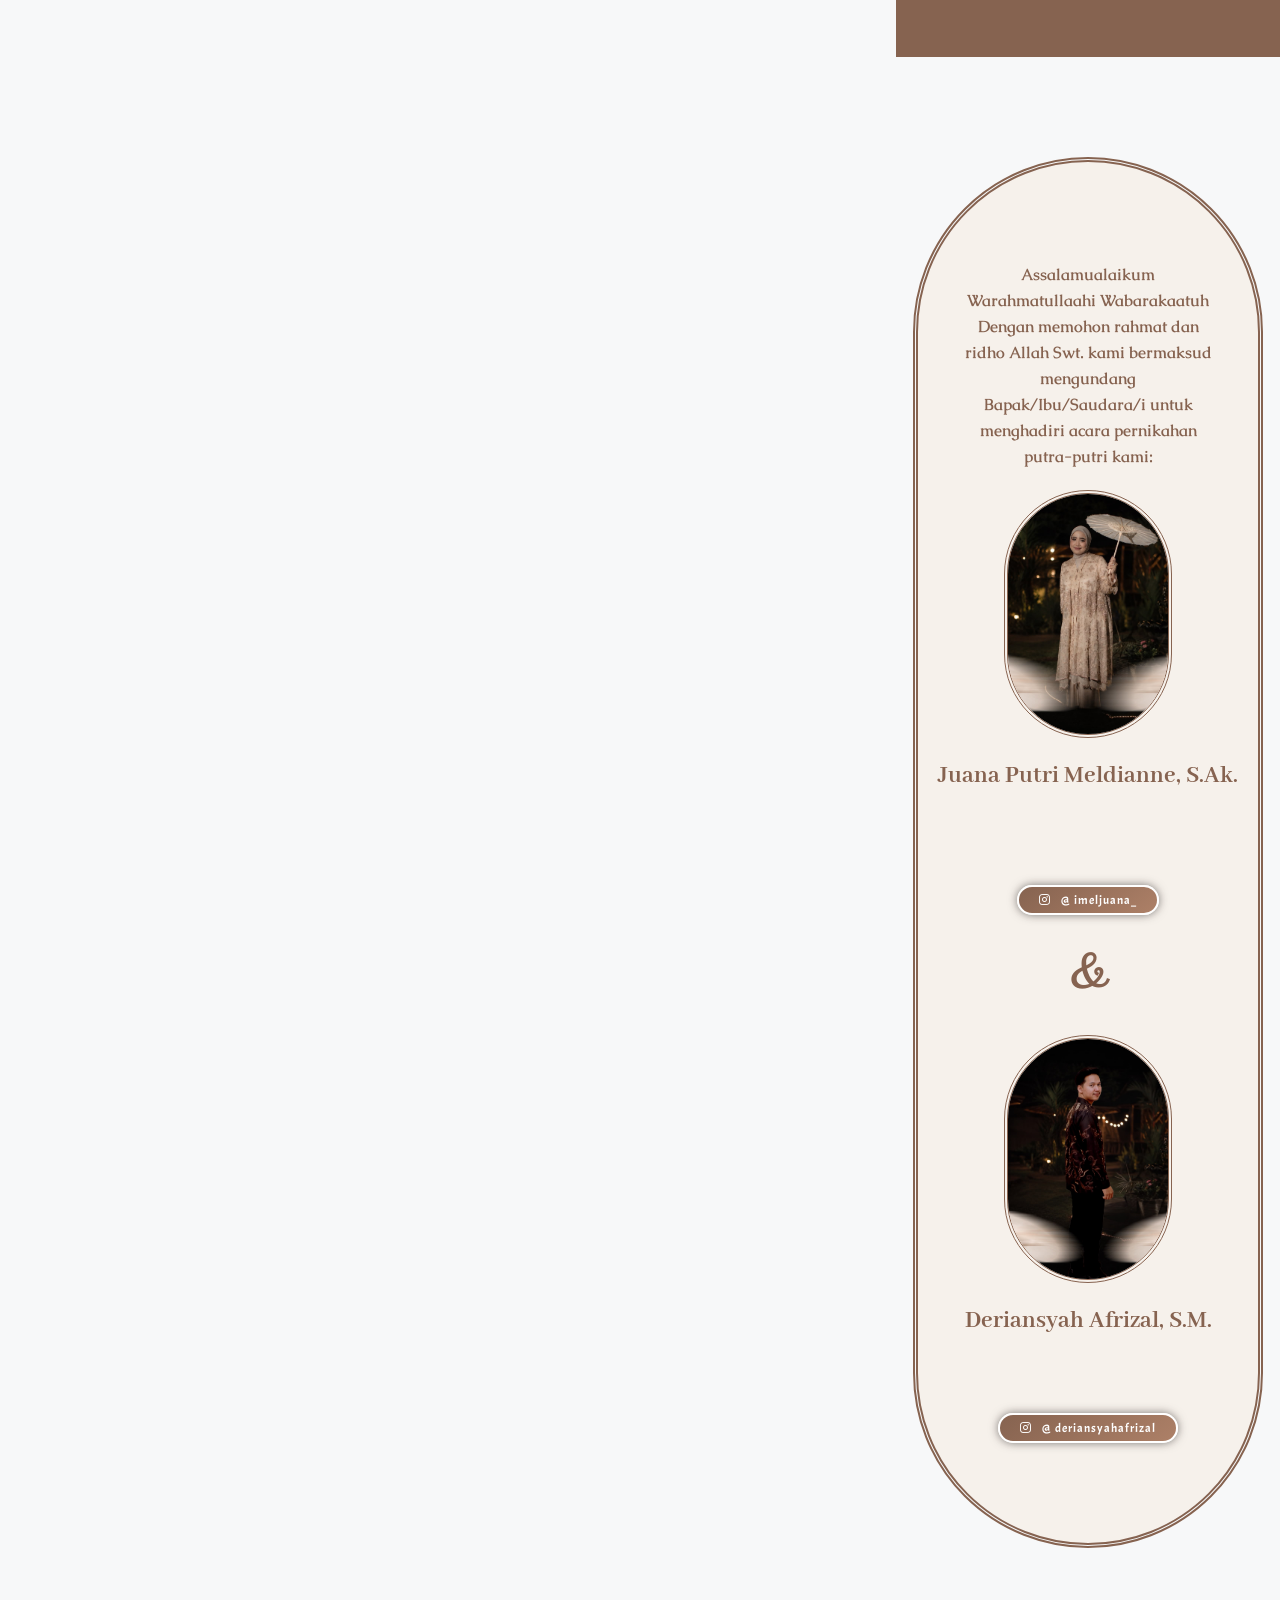
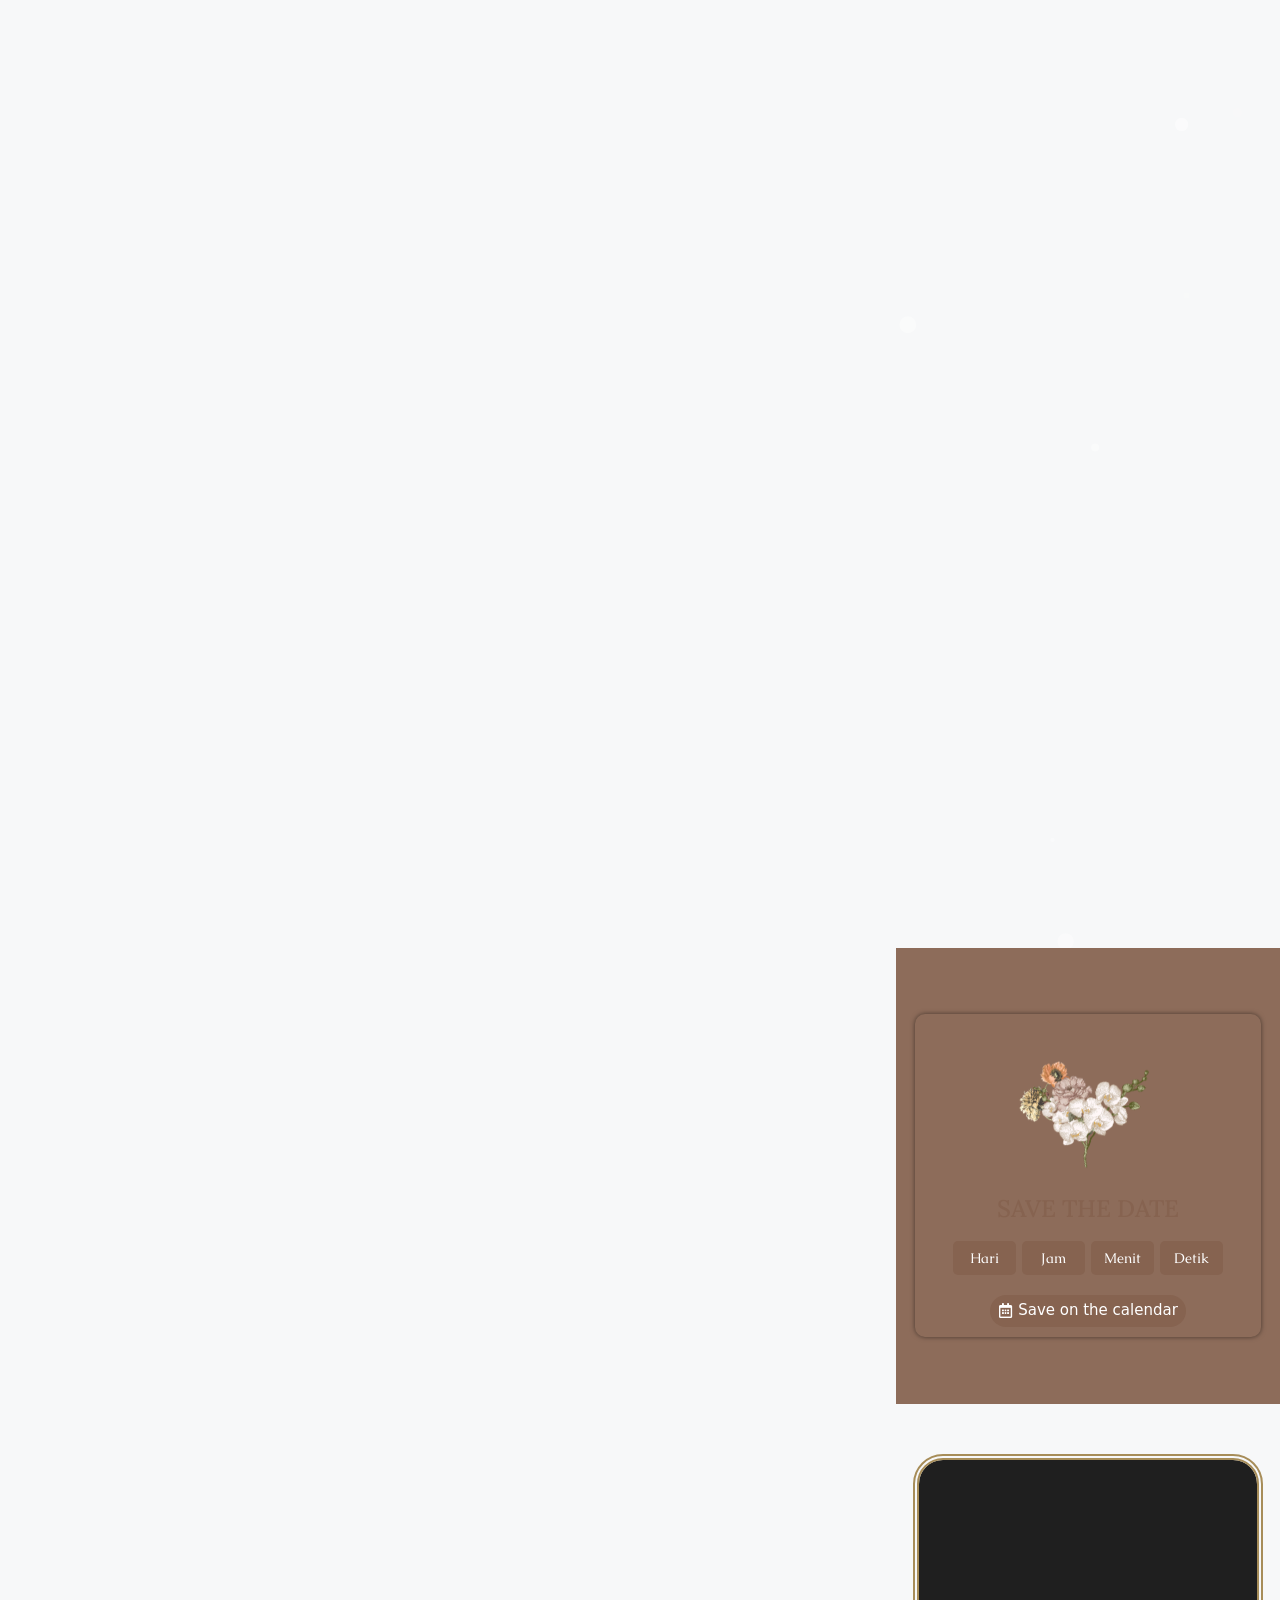
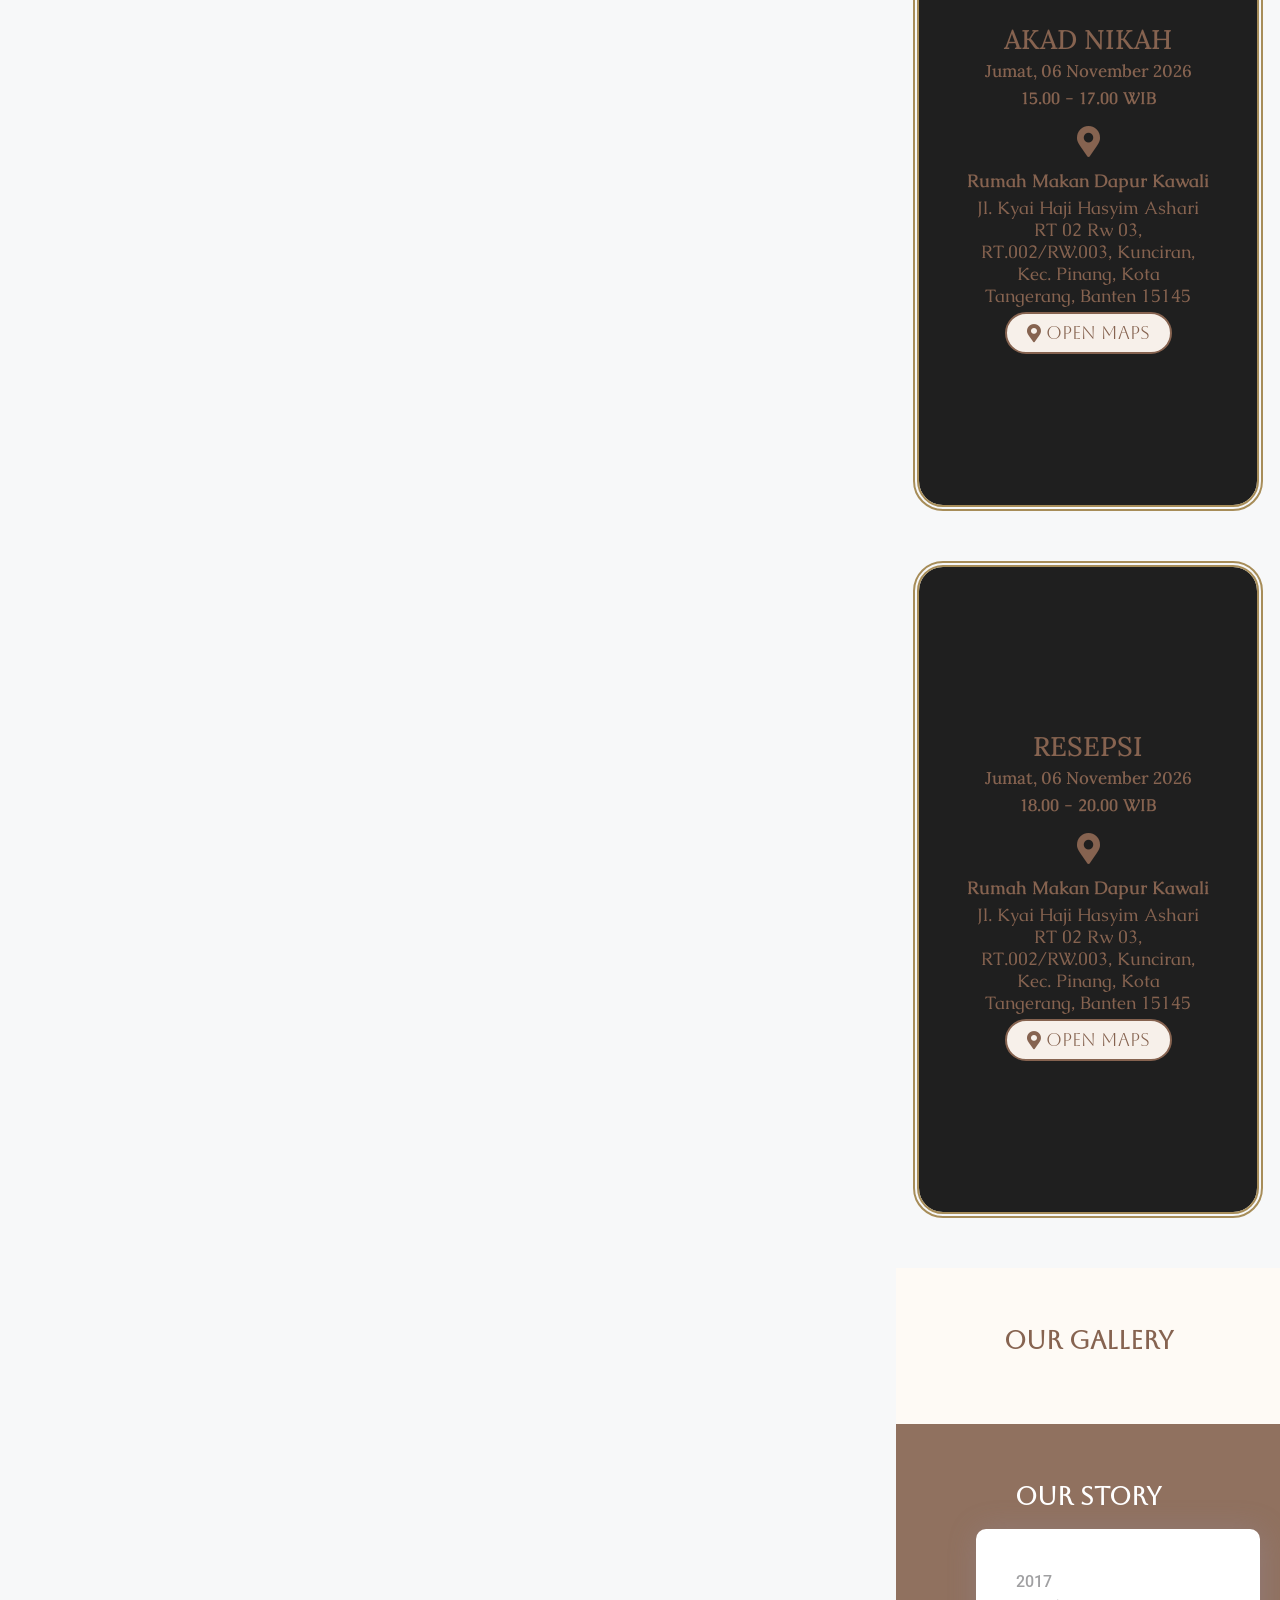
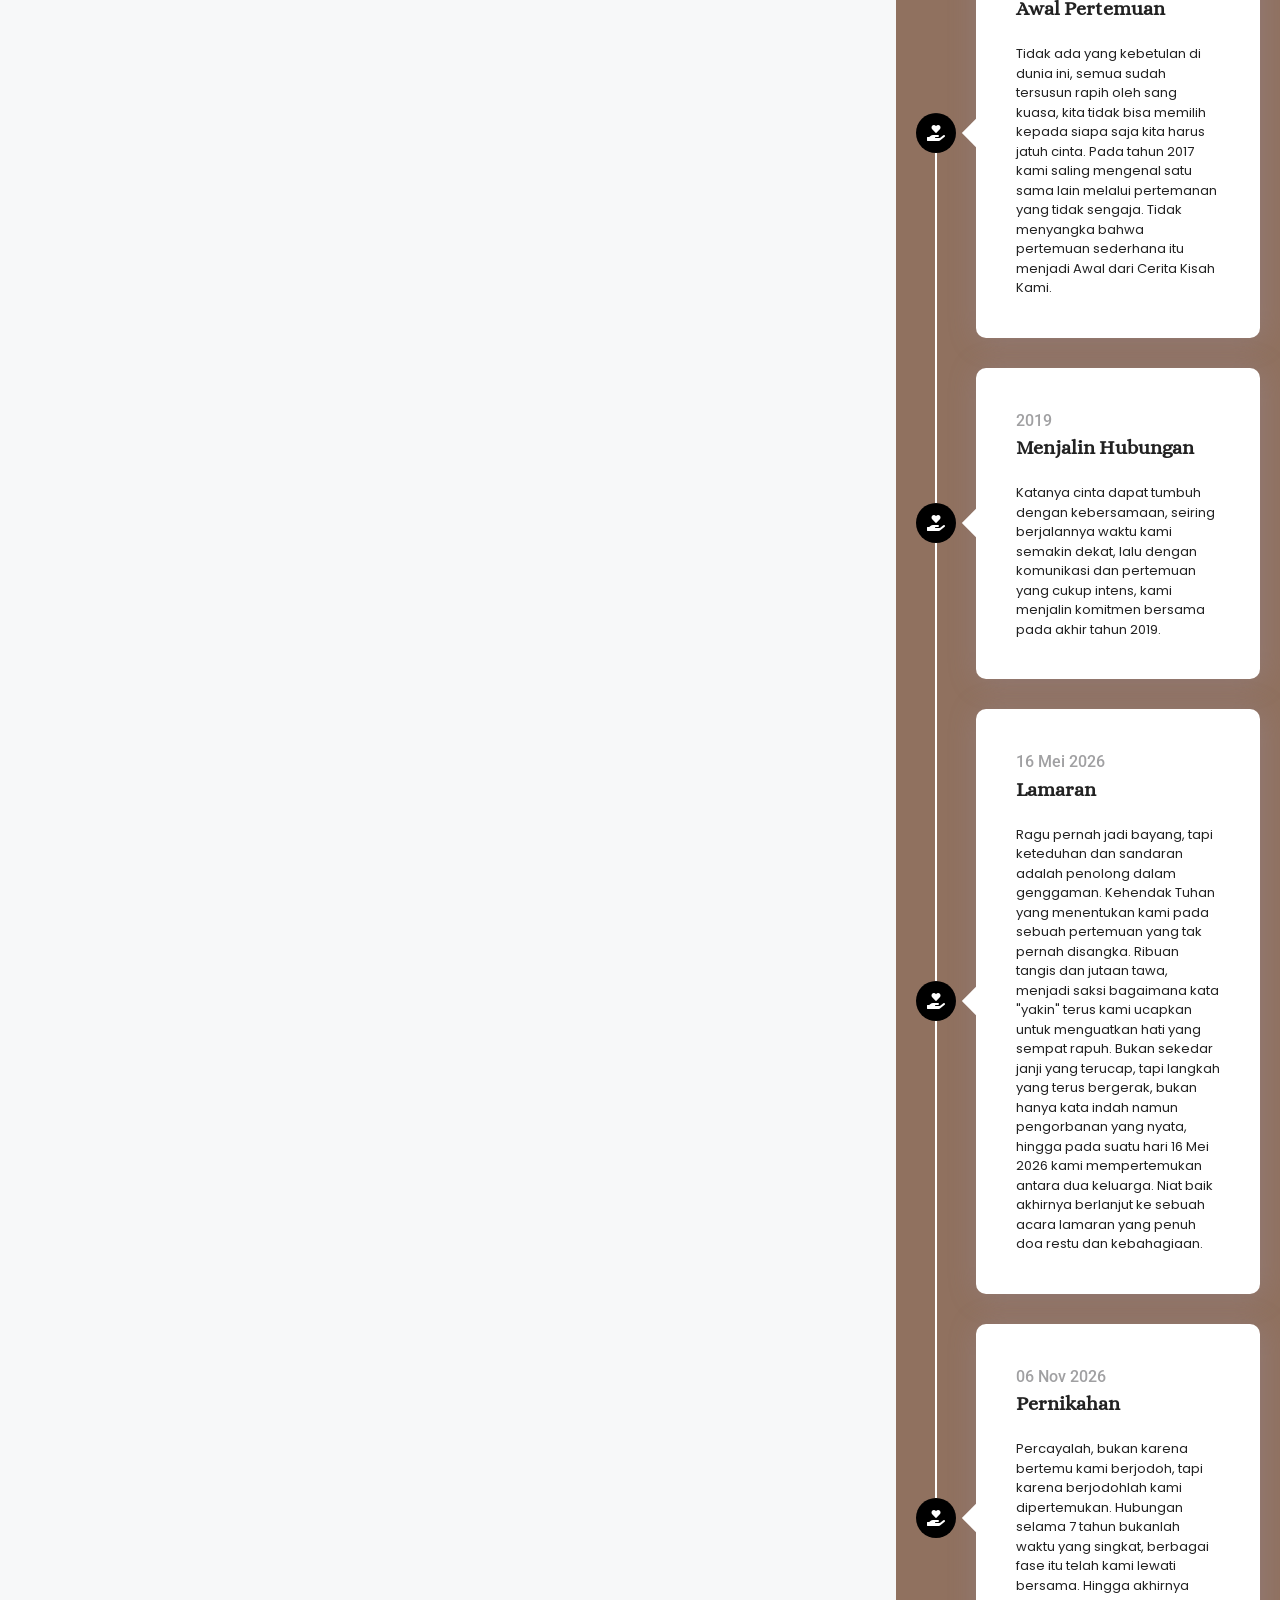
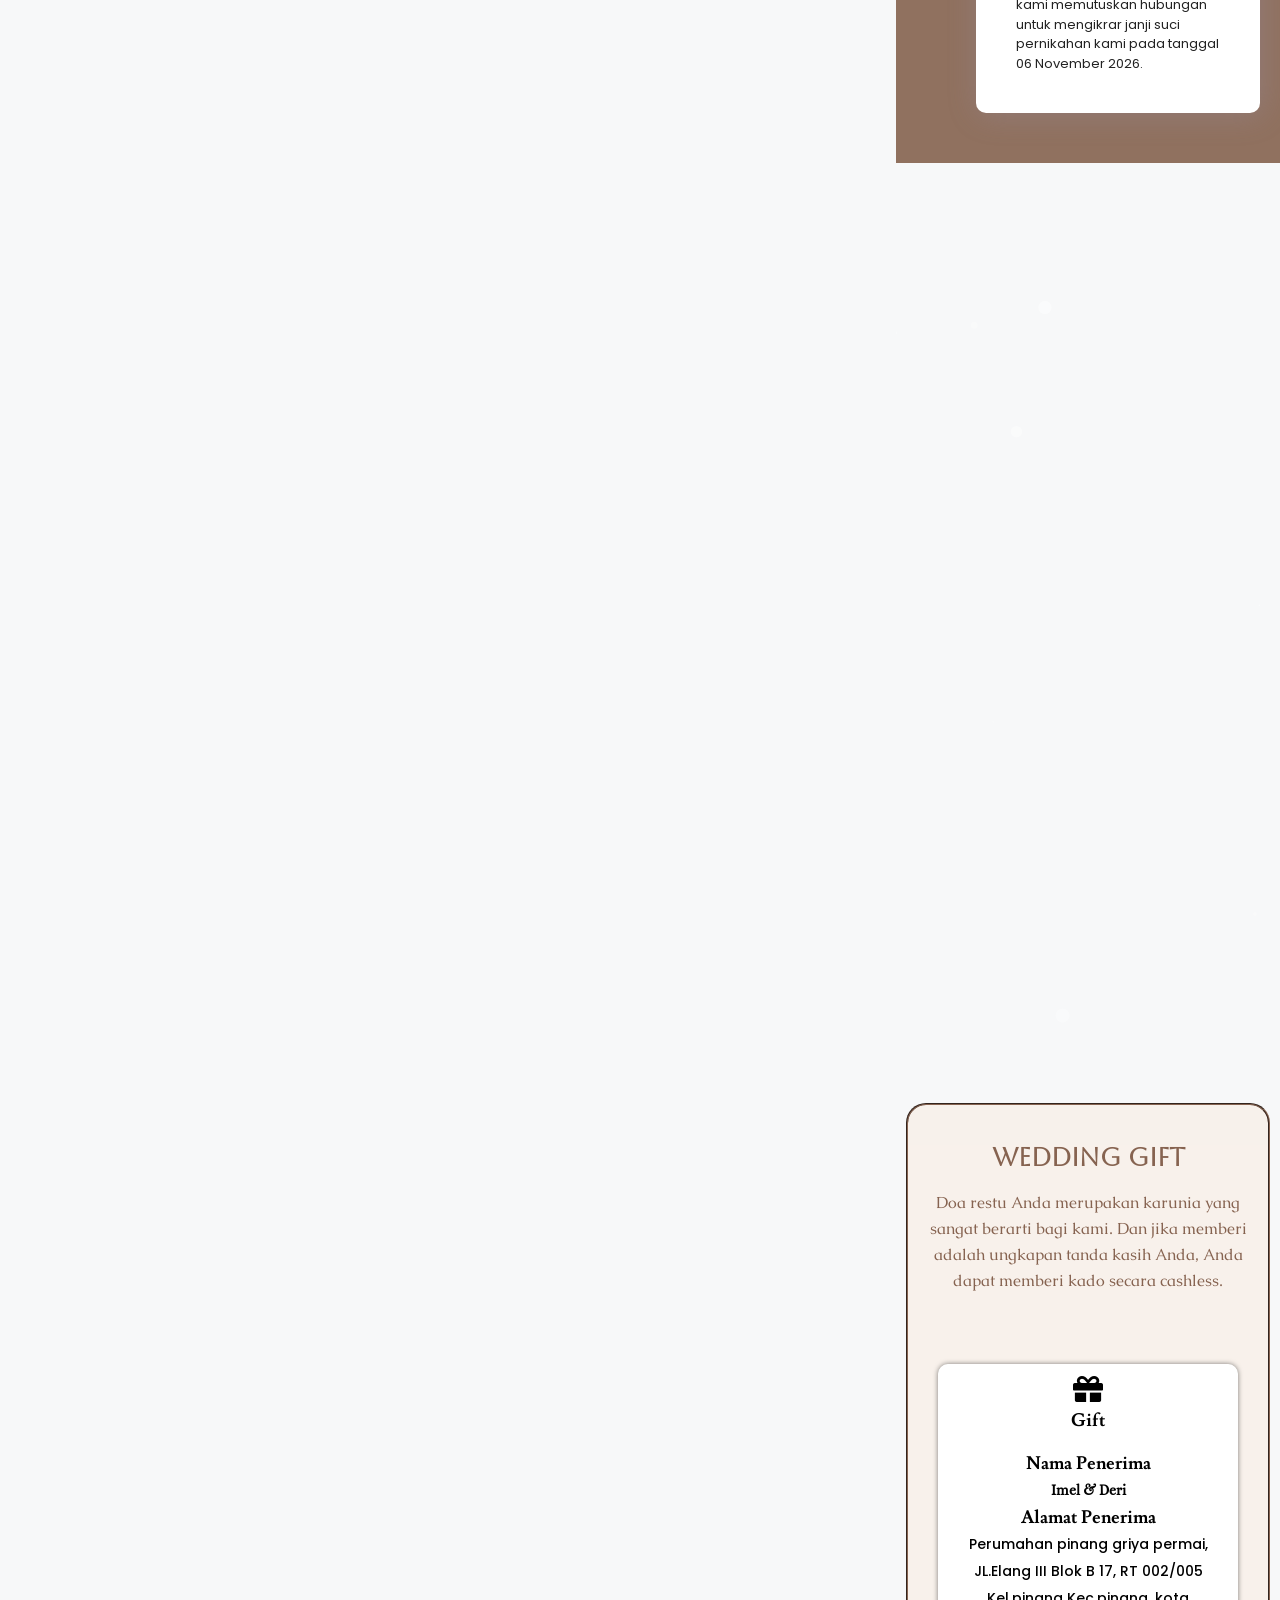
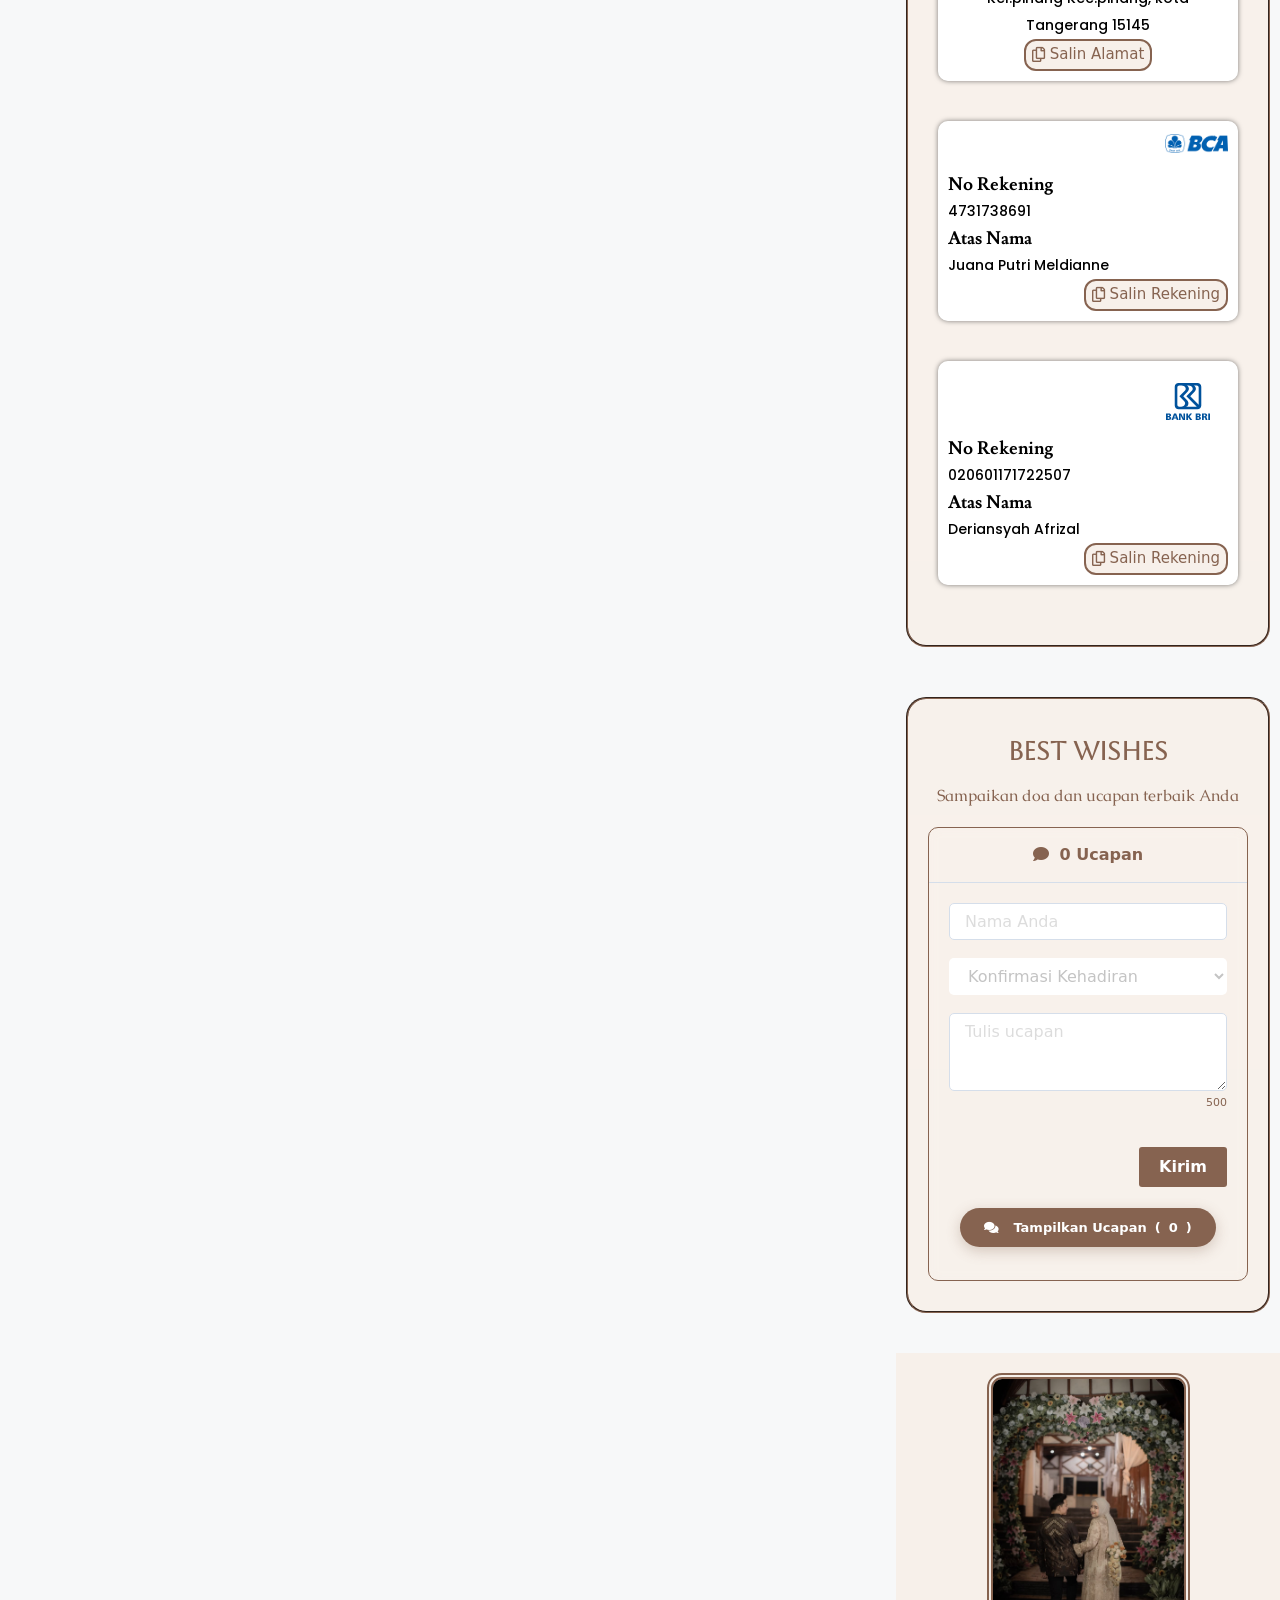
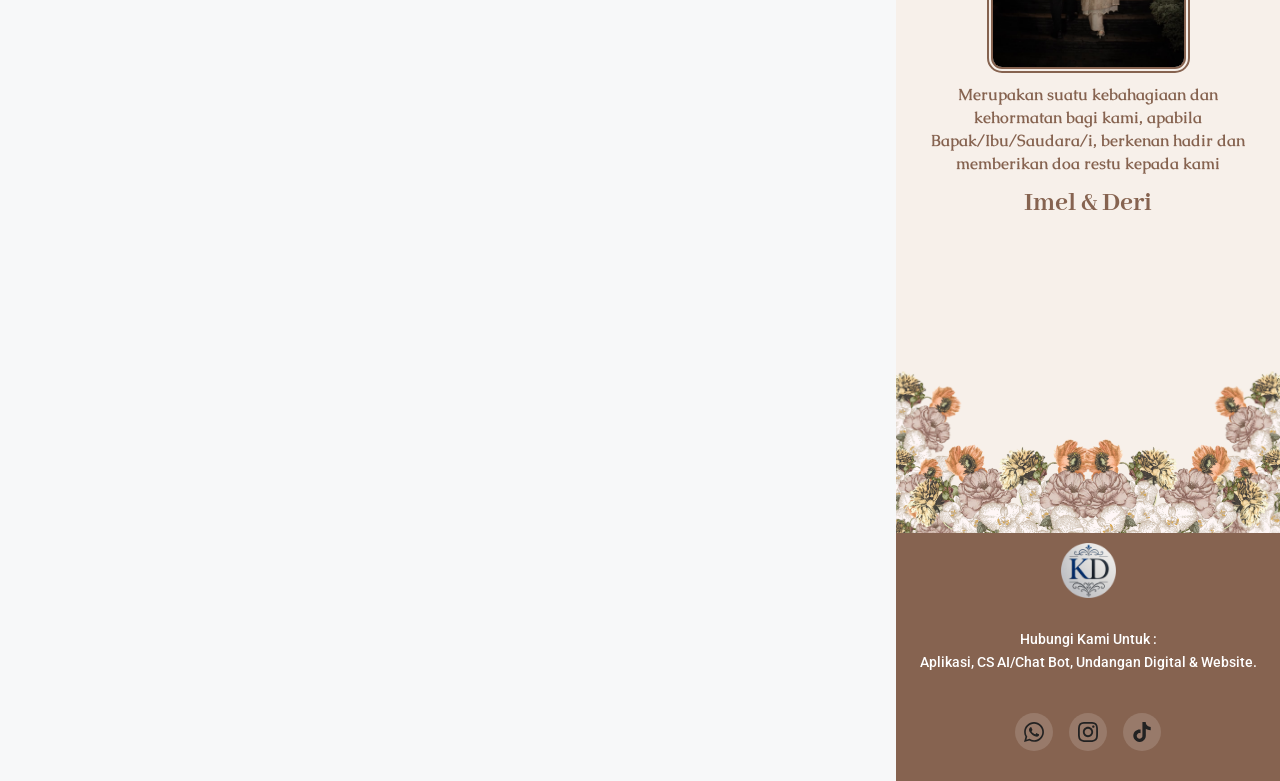
==== commit e3a62c87: "fix: pastikan list ucapan tampil tepat di bawah tombol toggle di dalam box RSVP" ====
--- a/index.html
+++ b/index.html
@@ -1,4 +1,4 @@
-﻿<!DOCTYPE html>
+<!DOCTYPE html>
 <html lang="id" prefix="og: https://ogp.me/ns#">
 <head>
 	<meta charset="UTF-8">
@@ -1979,16 +1979,16 @@
 						</button>
 					</div>
 
+					<!-- Kotak Daftar Ucapan di dalam bingkai border -->
+					<div id="wds-rsvp-comments-box" style="display: none; margin-top: 15px; width: 100%;">
+						<div id="saic-comment-status-1378" class="saic-comment-status"></div>
+						<ul id="saic-container-comment-1378" class="wds-custom-comments-list" style="display: block !important;"></ul>
+					</div>
+
 				</div>
 
 			</div>
 
-		</div>
-
-		<div id="wds-rsvp-comments-box" style="display: none; margin-top: 15px;">
-			<div id="saic-comment-status-1378" class="saic-comment-status"></div>
-			<ul id="saic-container-comment-1378" class="saic-container-comments wds-custom-comments-list" data-order="DESC"></ul>
-			<div class="saic-holder-1378 saic-holder"></div>
 		</div>
 
 	</div>
@@ -2944,40 +2944,56 @@
     <!-- STYLING & SCRIPT GOOGLE APPS SCRIPT RSVP -->
     <style id="wds-gas-rsvp-style">
         /* Tombol Tampilkan & Sembunyikan Ucapan */
-        .wds-btn-toggle-rsvp {
-            display: inline-flex;
-            align-items: center;
-            justify-content: center;
-            gap: 8px;
-            background-color: #866350;
+        .wds-btn-toggle-rsvp,
+        button#btn-toggle-rsvp.wds-btn-toggle-rsvp {
+            display: inline-flex !important;
+            align-items: center !important;
+            justify-content: center !important;
+            gap: 8px !important;
+            background: #866350 !important;
+            background-color: #866350 !important;
             color: #ffffff !important;
-            border: none;
-            border-radius: 25px;
-            padding: 9px 24px;
-            font-size: 13px;
-            font-weight: 600;
-            cursor: pointer;
-            box-shadow: 0 4px 12px rgba(134, 99, 80, 0.25);
-            transition: all 0.3s ease;
+            border: none !important;
+            border-radius: 25px !important;
+            padding: 10px 24px !important;
+            font-size: 13px !important;
+            font-weight: 600 !important;
+            cursor: pointer !important;
+            box-shadow: 0 4px 14px rgba(134, 99, 80, 0.3) !important;
+            transition: all 0.3s ease !important;
             text-decoration: none !important;
-            outline: none;
-        }
-        .wds-btn-toggle-rsvp:hover {
-            background-color: #725241;
-            transform: translateY(-2px);
-            box-shadow: 0 6px 16px rgba(134, 99, 80, 0.35);
+            outline: none !important;
+            margin: 5px auto !important;
+        }
+        .wds-btn-toggle-rsvp:hover,
+        button#btn-toggle-rsvp.wds-btn-toggle-rsvp:hover {
+            background: #6e4e3c !important;
+            background-color: #6e4e3c !important;
+            transform: translateY(-2px) !important;
+            box-shadow: 0 6px 18px rgba(134, 99, 80, 0.4) !important;
         }
         .wds-btn-toggle-rsvp:active {
-            transform: translateY(0);
+            transform: translateY(0) !important;
         }
         /* Container Ucapan */
-        .wds-custom-comments-list {
+        #wds-rsvp-comments-box {
+            width: 100% !important;
+            clear: both !important;
+            margin-top: 15px !important;
+        }
+        .saic-wrapper ul.wds-custom-comments-list,
+        ul.wds-custom-comments-list {
+            display: block !important;
+            visibility: visible !important;
+            opacity: 1 !important;
             list-style: none !important;
             margin: 0 !important;
-            padding: 4px 6px !important;
-            max-height: 400px;
+            padding: 4px 0 !important;
+            max-height: 420px;
             overflow-y: auto;
             text-align: left;
+            clear: both !important;
+            border: none !important;
         }
         .wds-custom-comments-list::-webkit-scrollbar {
             width: 5px;
@@ -2986,80 +3002,89 @@
             background: #866350;
             border-radius: 10px;
         }
-        .wds-comment-card {
-            background: rgba(255, 255, 255, 0.9);
-            border: 1px solid rgba(134, 99, 80, 0.25);
-            border-radius: 12px;
-            padding: 14px 16px;
-            margin-bottom: 12px;
-            box-shadow: 0 2px 8px rgba(0, 0, 0, 0.04);
+        li.wds-comment-card {
+            background: #ffffff !important;
+            border: 1px solid rgba(134, 99, 80, 0.25) !important;
+            border-radius: 12px !important;
+            padding: 14px 16px !important;
+            margin-bottom: 12px !important;
+            box-shadow: 0 3px 10px rgba(0, 0, 0, 0.05) !important;
             animation: fadeInUcapan 0.4s ease-out;
+            clear: both !important;
+            text-align: left !important;
+            display: block !important;
+            list-style: none !important;
         }
         @keyframes fadeInUcapan {
             from { opacity: 0; transform: translateY(6px); }
             to { opacity: 1; transform: translateY(0); }
         }
+        .wds-comment-card * {
+            box-sizing: border-box;
+        }
         .wds-comment-header {
-            display: flex;
-            align-items: center;
-            justify-content: space-between;
-            flex-wrap: wrap;
-            gap: 6px;
-            margin-bottom: 8px;
+            display: flex !important;
+            align-items: center !important;
+            justify-content: space-between !important;
+            flex-wrap: wrap !important;
+            gap: 6px !important;
+            margin-bottom: 6px !important;
         }
         .wds-comment-name {
-            font-weight: 700;
-            color: #5c4334;
-            font-size: 14px;
-            display: flex;
-            align-items: center;
-            gap: 6px;
+            font-weight: 700 !important;
+            color: #5c4334 !important;
+            font-size: 14px !important;
+            display: flex !important;
+            align-items: center !important;
+            gap: 6px !important;
         }
         .wds-comment-badge {
-            font-size: 11px;
-            font-weight: 600;
-            padding: 3px 10px;
-            border-radius: 12px;
-            display: inline-block;
+            font-size: 11px !important;
+            font-weight: 600 !important;
+            padding: 3px 10px !important;
+            border-radius: 12px !important;
+            display: inline-block !important;
         }
         .wds-badge-hadir {
-            background-color: #e2f0d9;
-            color: #276a3c;
-            border: 1px solid rgba(39, 106, 60, 0.2);
+            background-color: #e2f0d9 !important;
+            color: #276a3c !important;
+            border: 1px solid rgba(39, 106, 60, 0.25) !important;
         }
         .wds-badge-tidak-hadir {
-            background-color: #fbeae5;
-            color: #9c3b29;
-            border: 1px solid rgba(156, 59, 41, 0.2);
+            background-color: #fbeae5 !important;
+            color: #9c3b29 !important;
+            border: 1px solid rgba(156, 59, 41, 0.25) !important;
         }
         .wds-comment-text {
-            color: #333333;
-            font-size: 13px;
-            line-height: 1.55;
-            word-break: break-word;
-            white-space: pre-wrap;
-            margin: 6px 0;
+            color: #2b2b2b !important;
+            font-size: 13.5px !important;
+            line-height: 1.55 !important;
+            word-break: break-word !important;
+            white-space: pre-wrap !important;
+            margin: 8px 0 !important;
         }
         .wds-comment-time {
-            font-size: 11px;
-            color: #999999;
-            display: flex;
-            align-items: center;
-            gap: 4px;
-            margin-top: 6px;
+            font-size: 11px !important;
+            color: #8c827a !important;
+            display: flex !important;
+            align-items: center !important;
+            gap: 4px !important;
+            margin-top: 4px !important;
         }
         .wds-rsvp-empty {
             text-align: center;
-            padding: 25px 15px;
+            padding: 22px 12px;
             color: #866350;
             font-size: 13px;
             font-style: italic;
+            list-style: none !important;
         }
         .wds-rsvp-loading {
             text-align: center;
-            padding: 20px;
+            padding: 18px;
             color: #866350;
             font-size: 13px;
+            list-style: none !important;
         }
         .wds-alert-success {
             background-color: #e2f0d9;
@@ -3077,12 +3102,10 @@
     (function($) {
         // =========================================================================
         // KONFIGURASI GOOGLE APPS SCRIPT WEB APP
-        // Ganti URL di bawah ini dengan URL Web App hasil Deploy Google Apps Script:
         // =========================================================================
-        var GAS_URL = "https://script.google.com/macros/s/AKfycbzo-0vcERinJYENwZKMzOE3KnVXCgc4E3zRC1oQ4lK0-tfjn7HAAuaBz8XoTVvzA7Oe/exec"; // Contoh: "https://script.google.com/macros/s/AKfycb.../exec"
+        var GAS_URL = "https://script.google.com/macros/s/AKfycbzo-0vcERinJYENwZKMzOE3KnVXCgc4E3zRC1oQ4lK0-tfjn7HAAuaBz8XoTVvzA7Oe/exec";
         var STORAGE_KEY = "imel_deri_rsvp_data";
 
-        // Inisialisasi Nama Tamu dari URL ke Input Nama jika kosong
         function prefillGuestName() {
             var inputAuthor = $("#author");
             if (inputAuthor.length && !inputAuthor.val()) {
@@ -3165,7 +3188,8 @@
             if (GAS_URL && GAS_URL.startsWith("http")) {
                 $("#saic-container-comment-1378").html('<li class="wds-rsvp-loading"><i class="fas fa-spinner fa-spin"></i> Memuat ucapan...</li>');
                 
-                fetch(GAS_URL)
+                var fetchUrl = GAS_URL + (GAS_URL.indexOf("?") === -1 ? "?" : "&") + "t=" + new Date().getTime();
+                fetch(fetchUrl)
                     .then(function(res) { return res.json(); })
                     .then(function(res) {
                         if (res && res.status === "success" && Array.isArray(res.data)) {
@@ -3191,10 +3215,14 @@
             var $label = $("#label-toggle-rsvp");
             var $icon = $(this).find("i");
 
-            if ($box.is(":hidden")) {
+            if ($box.is(":hidden") || $box.css("display") === "none") {
                 $box.slideDown(300);
                 $label.text("Sembunyikan Ucapan");
                 $icon.attr("class", "fas fa-eye-slash");
+                // Jika list masih kosong atau hanya loading, muat ulang
+                if ($("#saic-container-comment-1378 li.wds-comment-card").length === 0) {
+                    loadComments();
+                }
             } else {
                 $box.slideUp(300);
                 $label.text("Tampilkan Ucapan");
@@ -3220,7 +3248,6 @@
             var guestVal = ($guest.val() || "1").trim();
             var commentVal = ($comment.val() || "").trim();
 
-            // Validasi
             if (!authorVal) {
                 alert("Silakan masukkan nama Anda.");
                 $author.focus();
@@ -3245,10 +3272,8 @@
                 return false;
             }
 
-            // Ubah state tombol
             $submitBtn.prop("disabled", true).val("Mengirim...");
 
-            // Objek ucapan baru
             var now = new Date();
             var dateStr = now.toLocaleDateString("id-ID", { day: "numeric", month: "short", year: "numeric" }) + ", " + 
                           String(now.getHours()).padStart(2, '0') + ":" + String(now.getMinutes()).padStart(2, '0');
@@ -3261,7 +3286,6 @@
                 jumlah: guestVal
             };
 
-            // Simpan lokal seketika
             var localData = [];
             try {
                 localData = JSON.parse(localStorage.getItem(STORAGE_KEY)) || [];
@@ -3269,18 +3293,15 @@
             localData.unshift(newComment);
             localStorage.setItem(STORAGE_KEY, JSON.stringify(localData));
 
-            // Render langsung ke UI
             renderComments(localData);
 
             // Buka list ucapan jika tertutup
             var $box = $("#wds-rsvp-comments-box");
-            if ($box.is(":hidden")) {
-                $box.slideDown(300);
-                $("#label-toggle-rsvp").text("Sembunyikan Ucapan");
-                $("#btn-toggle-rsvp i").attr("class", "fas fa-eye-slash");
-            }
-
-            // Kirim ke Google Apps Script jika ada URL
+            $box.slideDown(300);
+            $("#label-toggle-rsvp").text("Sembunyikan Ucapan");
+            $("#btn-toggle-rsvp i").attr("class", "fas fa-eye-slash");
+
+            // Kirim ke Google Apps Script
             if (GAS_URL && GAS_URL.startsWith("http")) {
                 var formData = new URLSearchParams();
                 formData.append("nama", authorVal);
@@ -3295,18 +3316,18 @@
                     body: formData.toString()
                 }).then(function() {
                     console.log("Ucapan terkirim ke Google Sheets");
+                    // Refresh data dari sheet
+                    setTimeout(loadComments, 1000);
                 }).catch(function(err) {
                     console.warn("Error kirim ke GAS:", err);
                 });
             }
 
-            // Tampilkan alert sukses
             $status.html('<div class="wds-alert-success"><i class="fas fa-check-circle"></i> Terima kasih atas doa dan ucapan Anda!</div>').show();
             setTimeout(function() {
                 $status.fadeOut(600);
             }, 4000);
 
-            // Reset form input
             $comment.val("");
             $("#rsvp-char-count").text("500");
             $submitBtn.prop("disabled", false).val("Kirim");
@@ -3314,7 +3335,6 @@
             return false;
         });
 
-        // Jalankan saat ready
         $(document).ready(function() {
             prefillGuestName();
             loadComments();
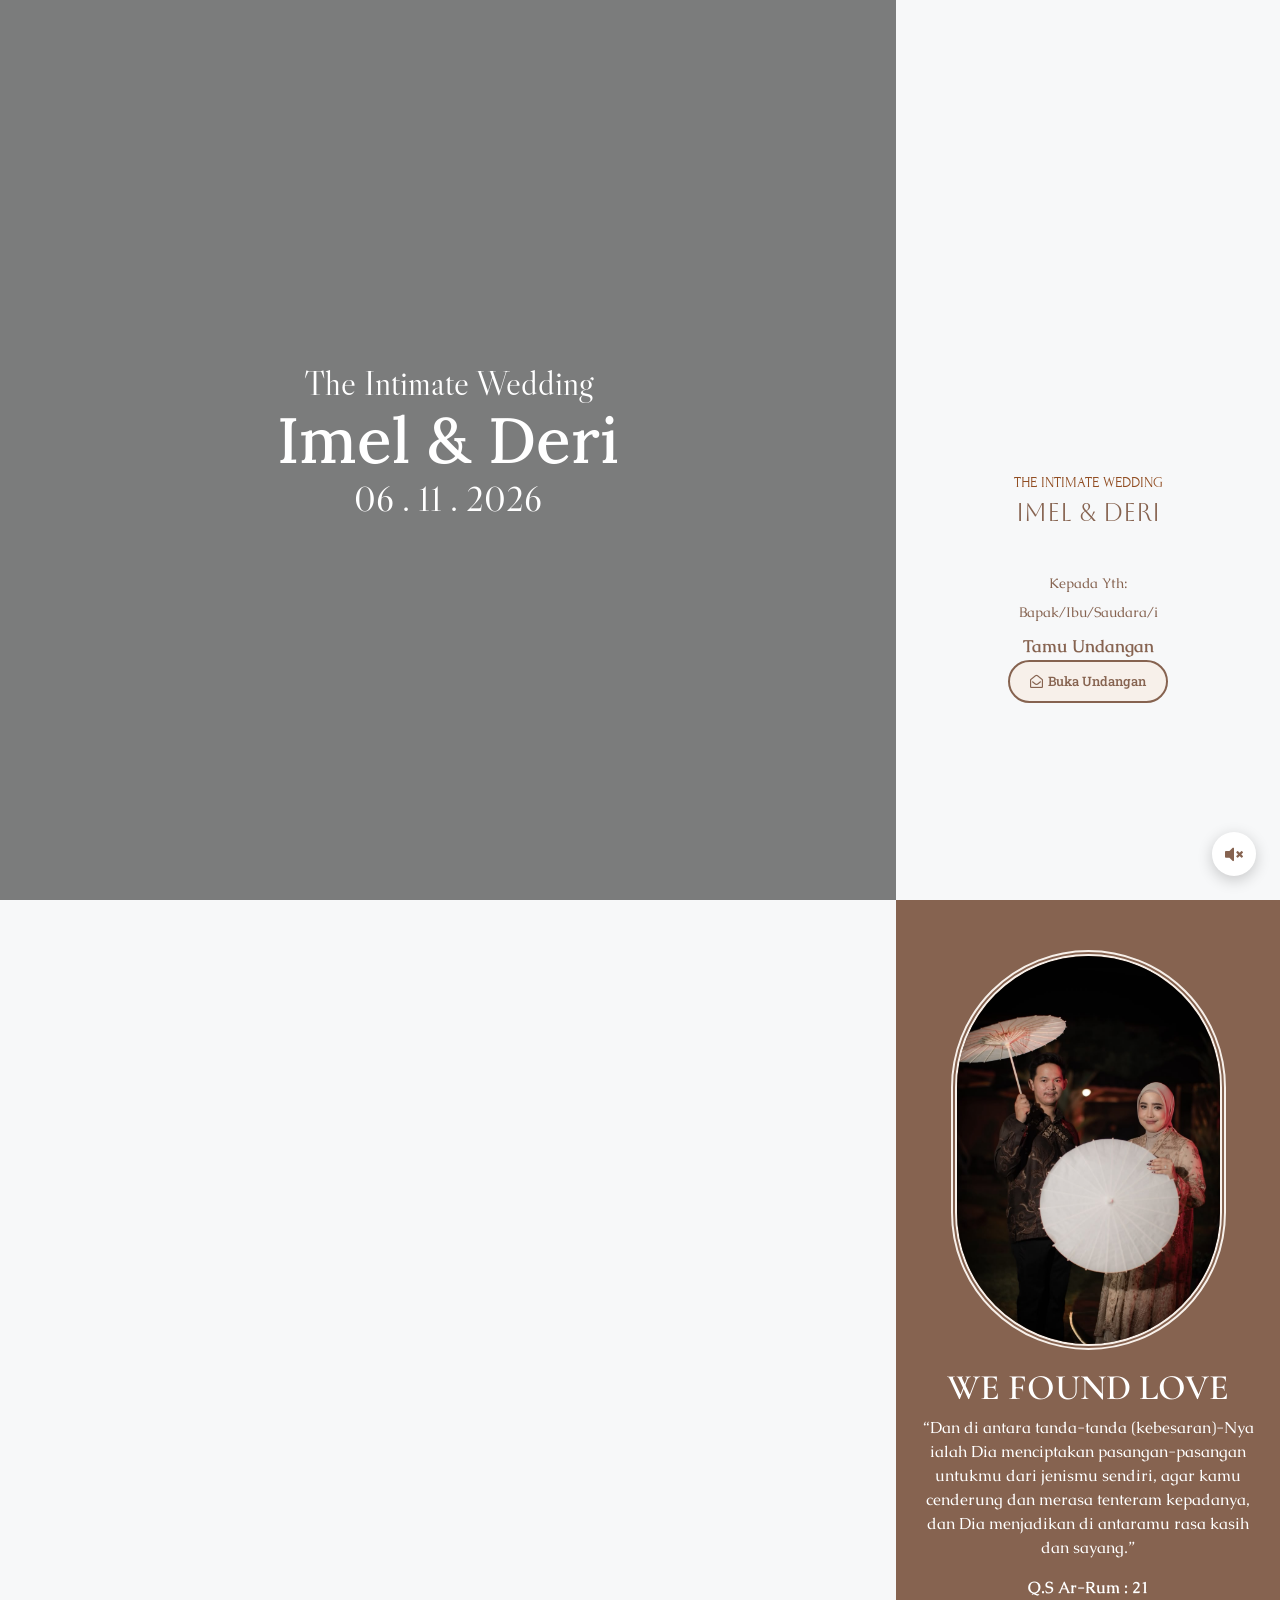
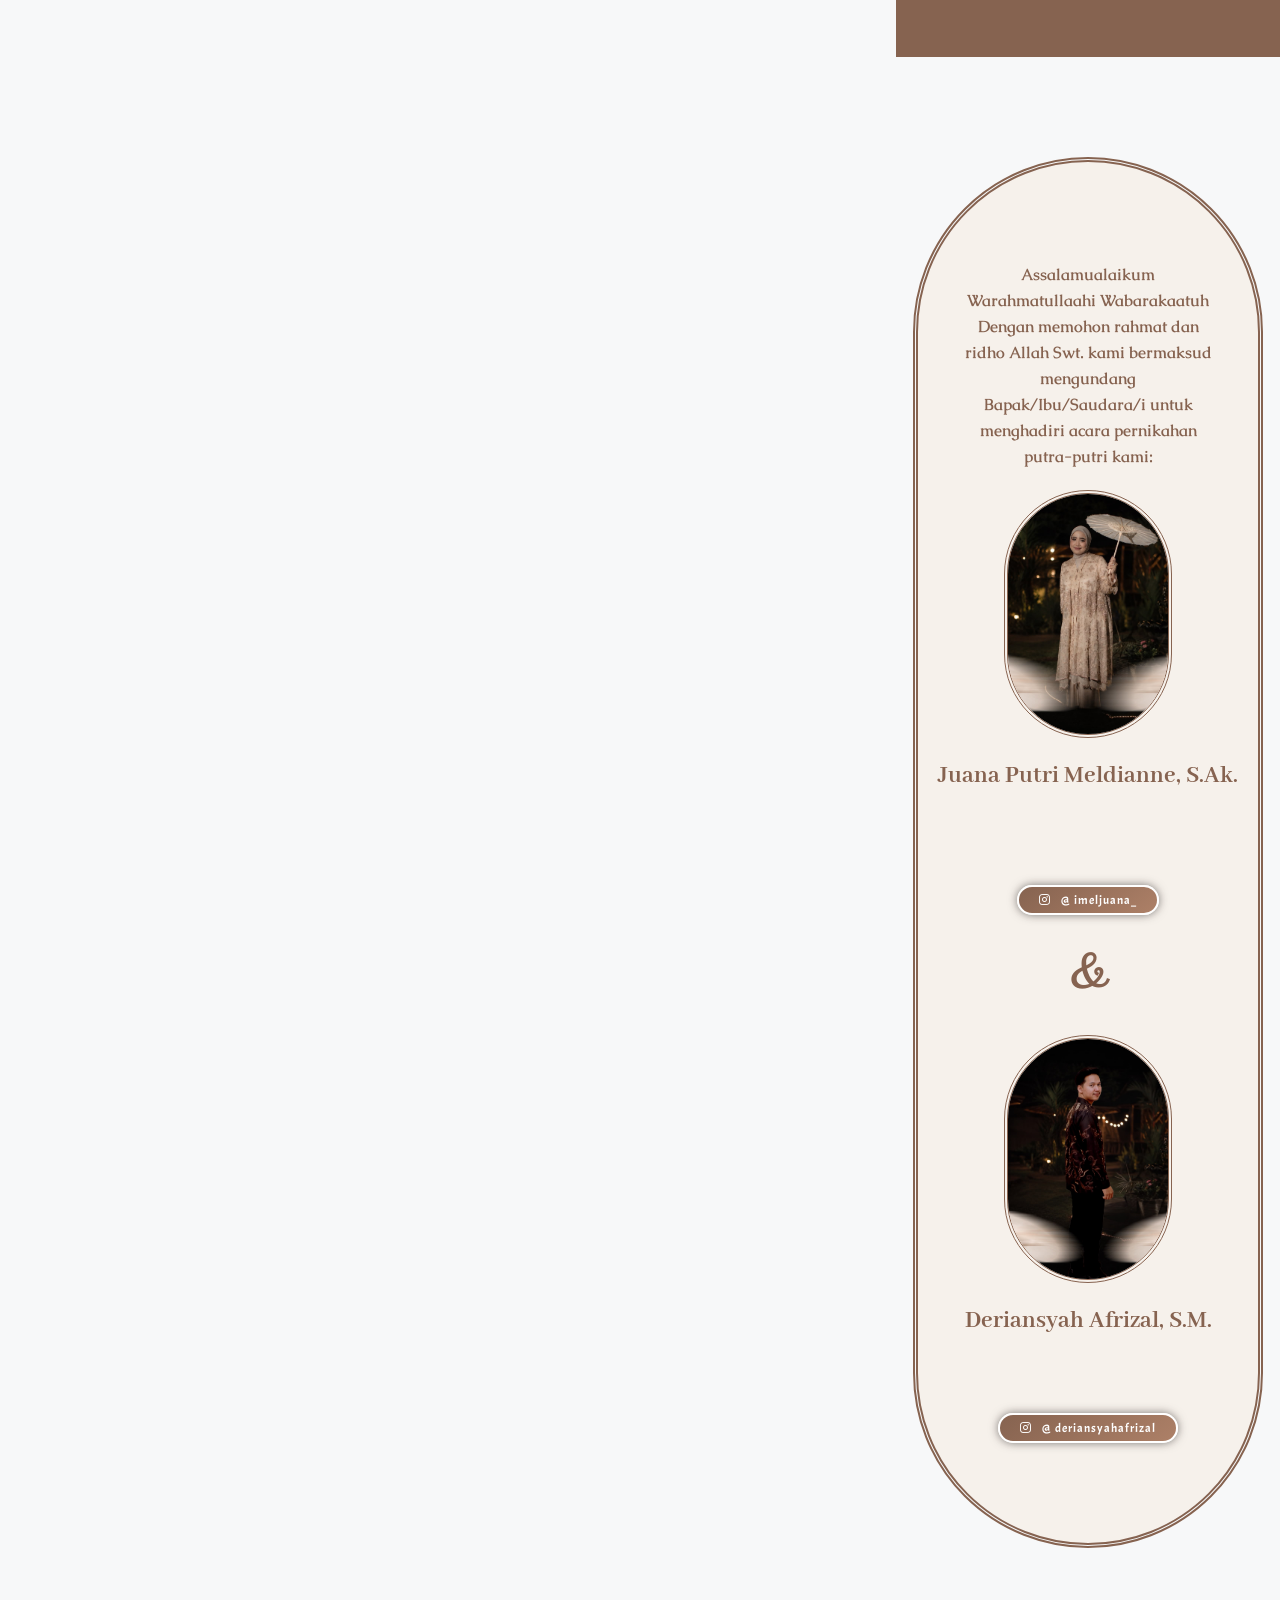
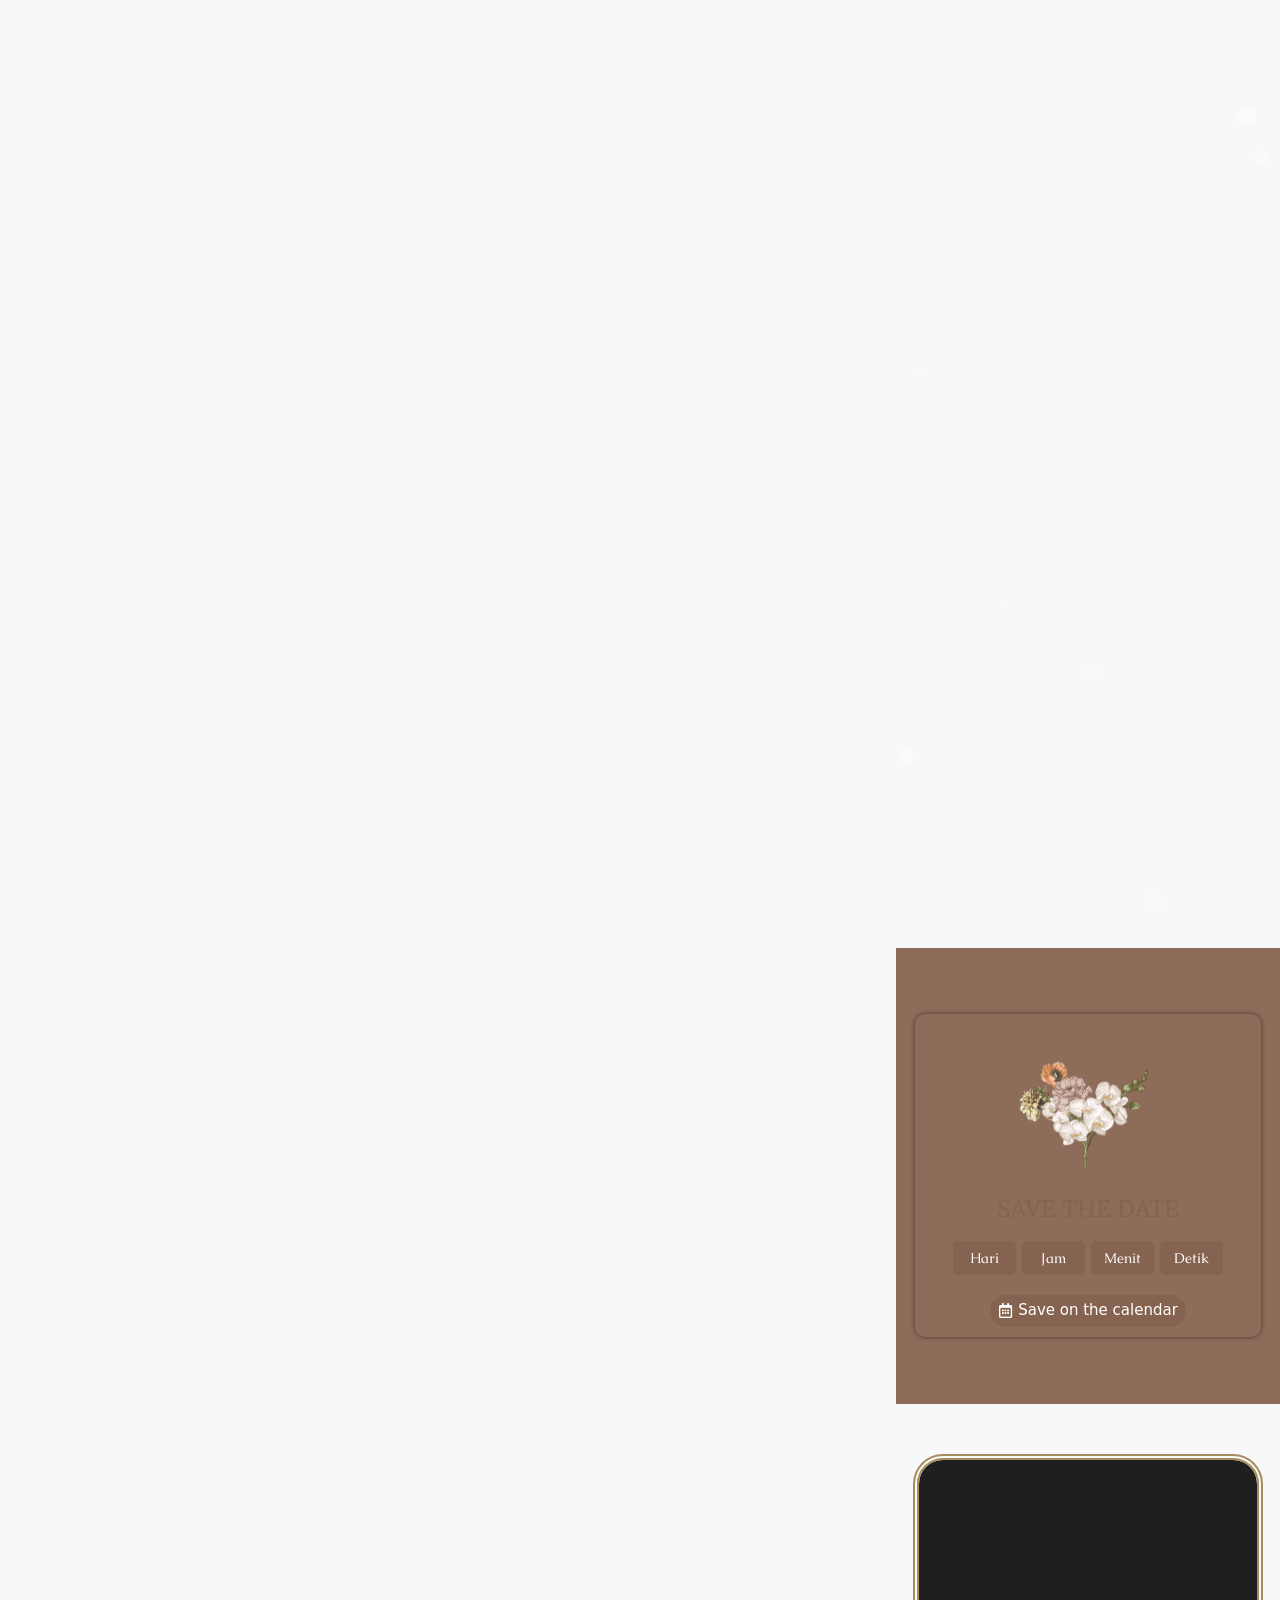
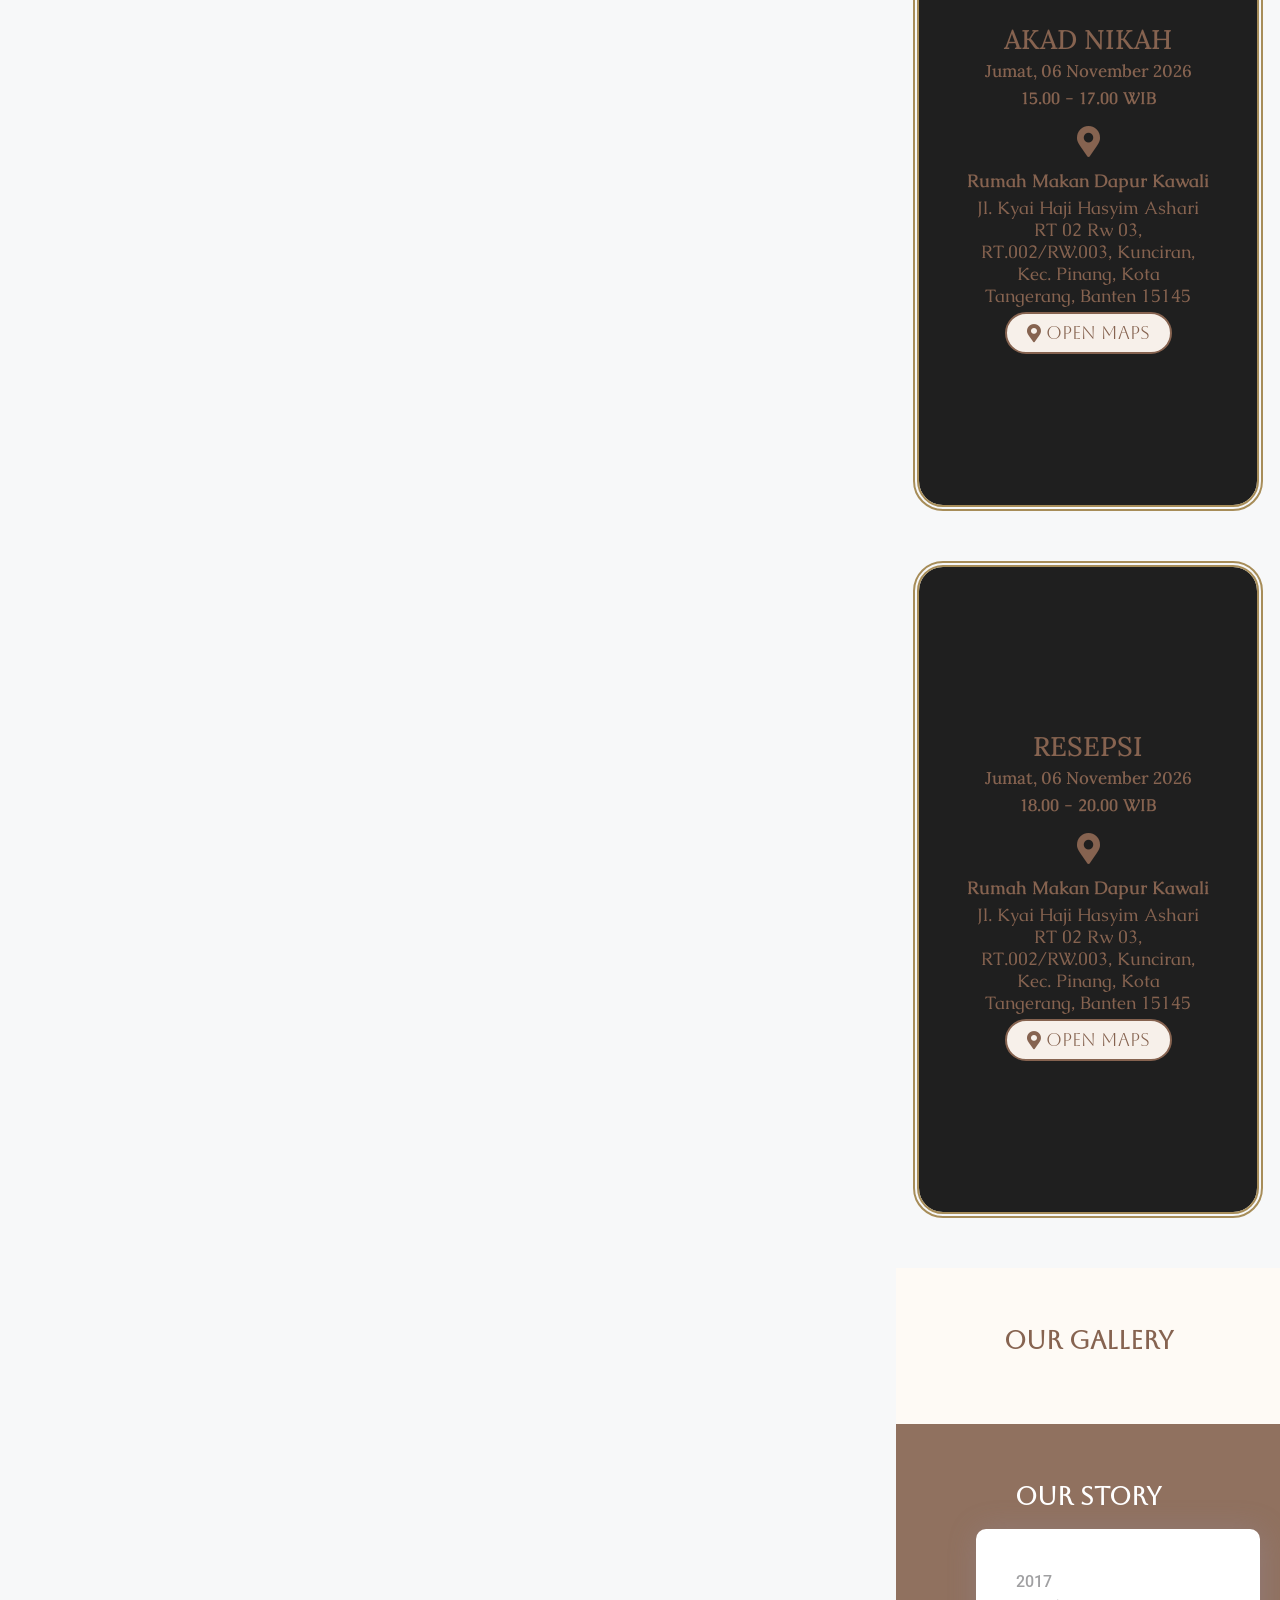
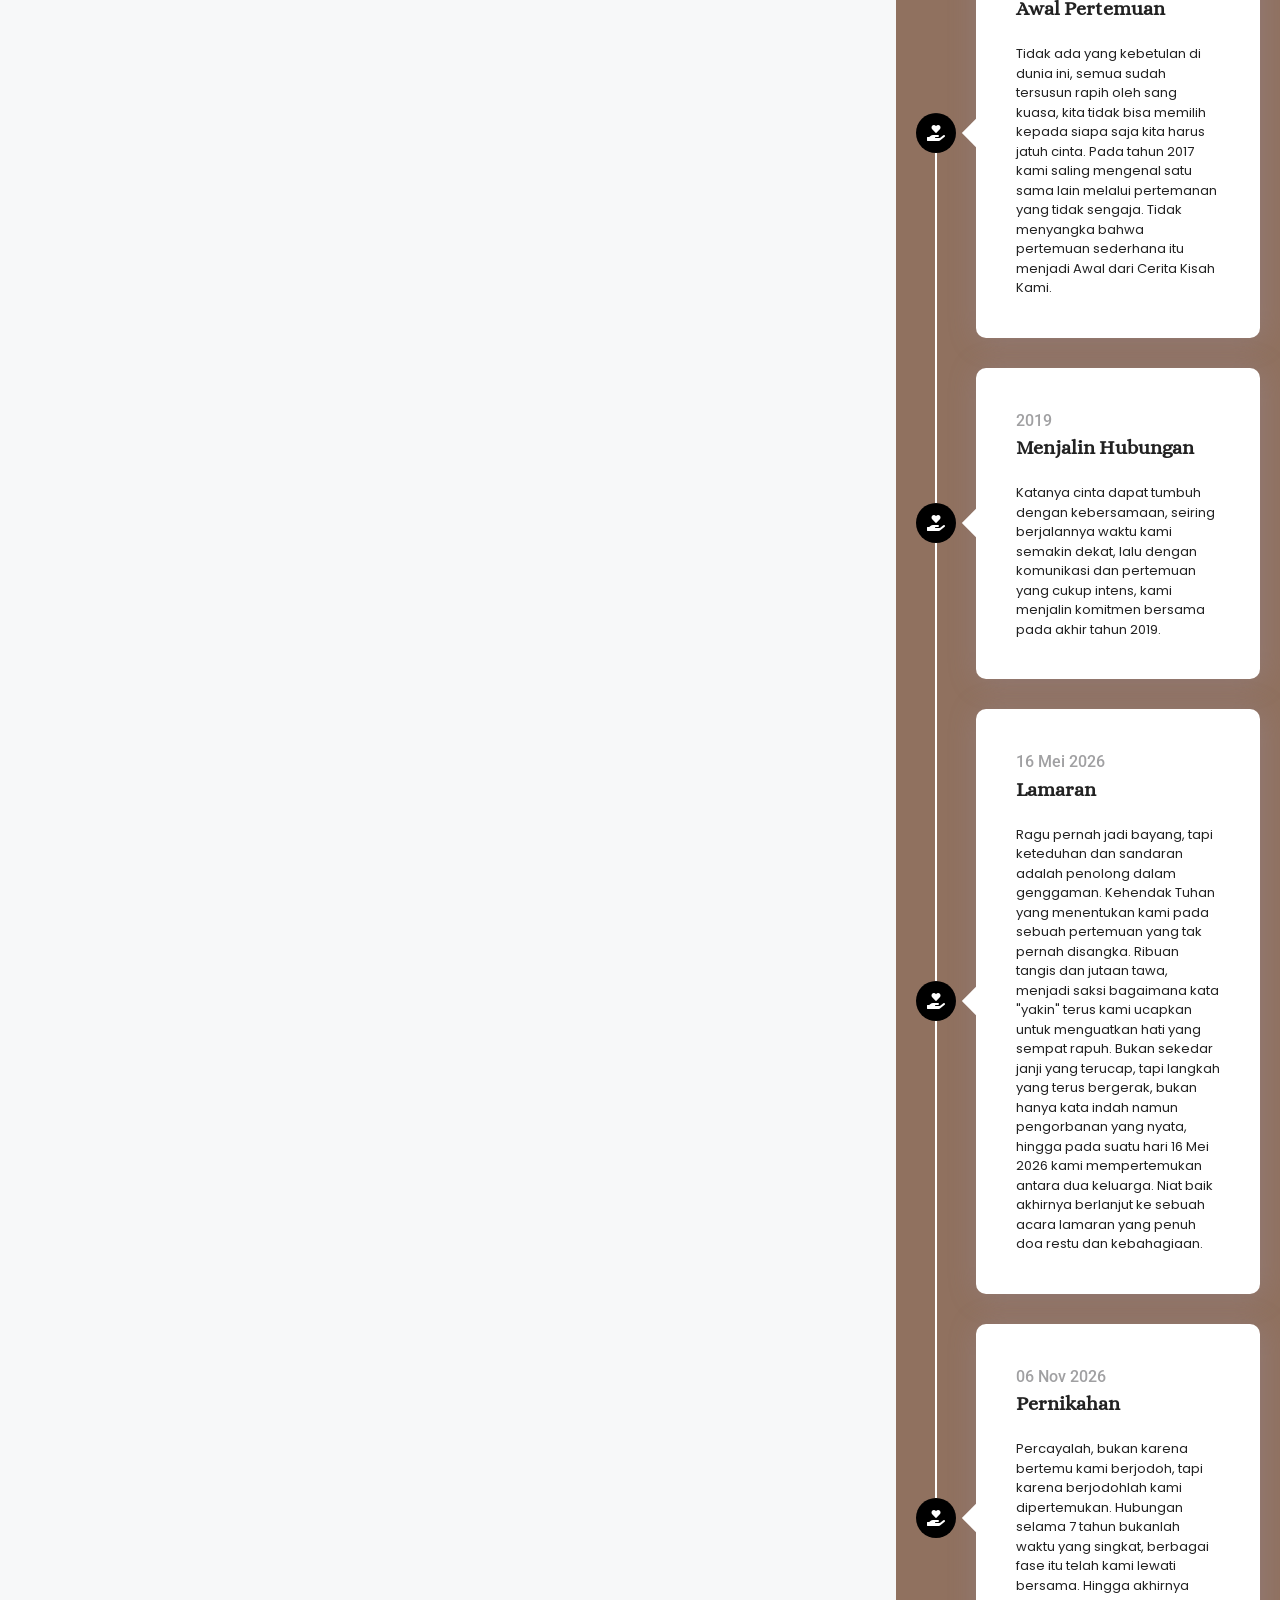
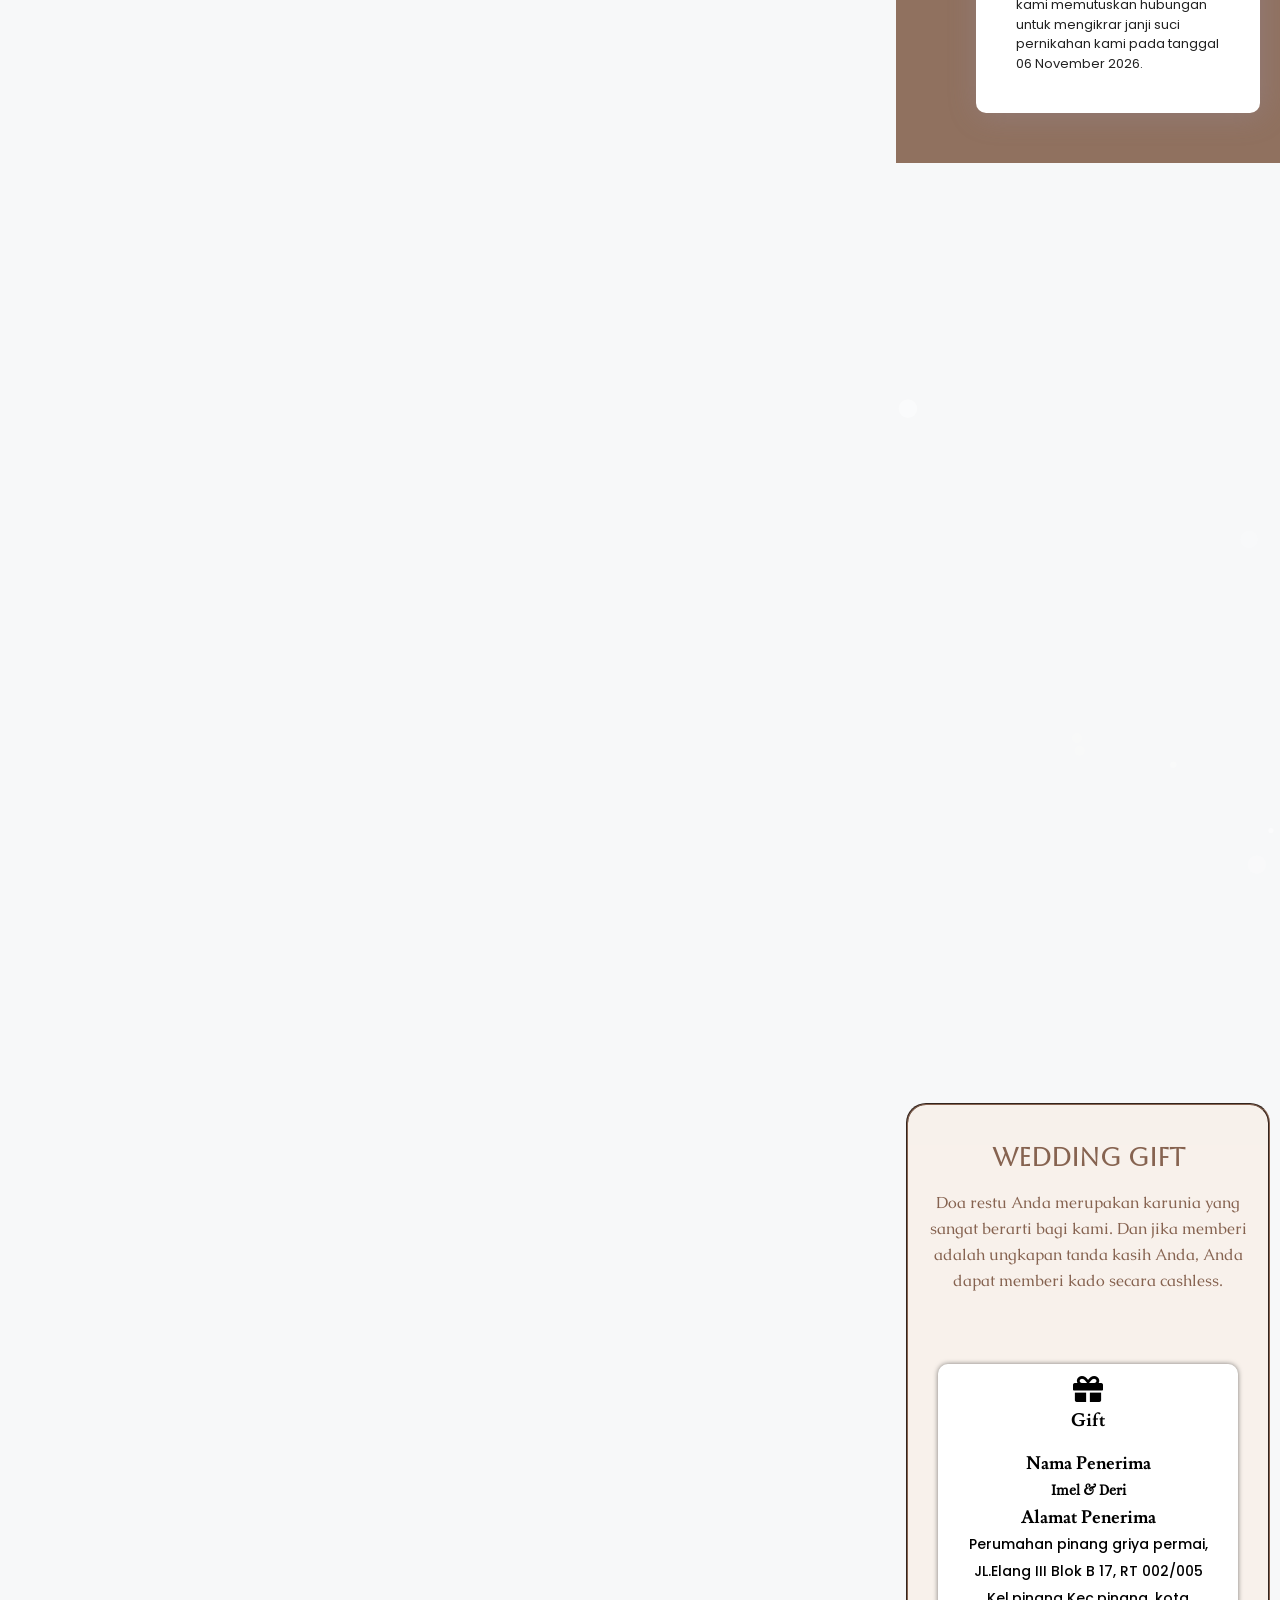
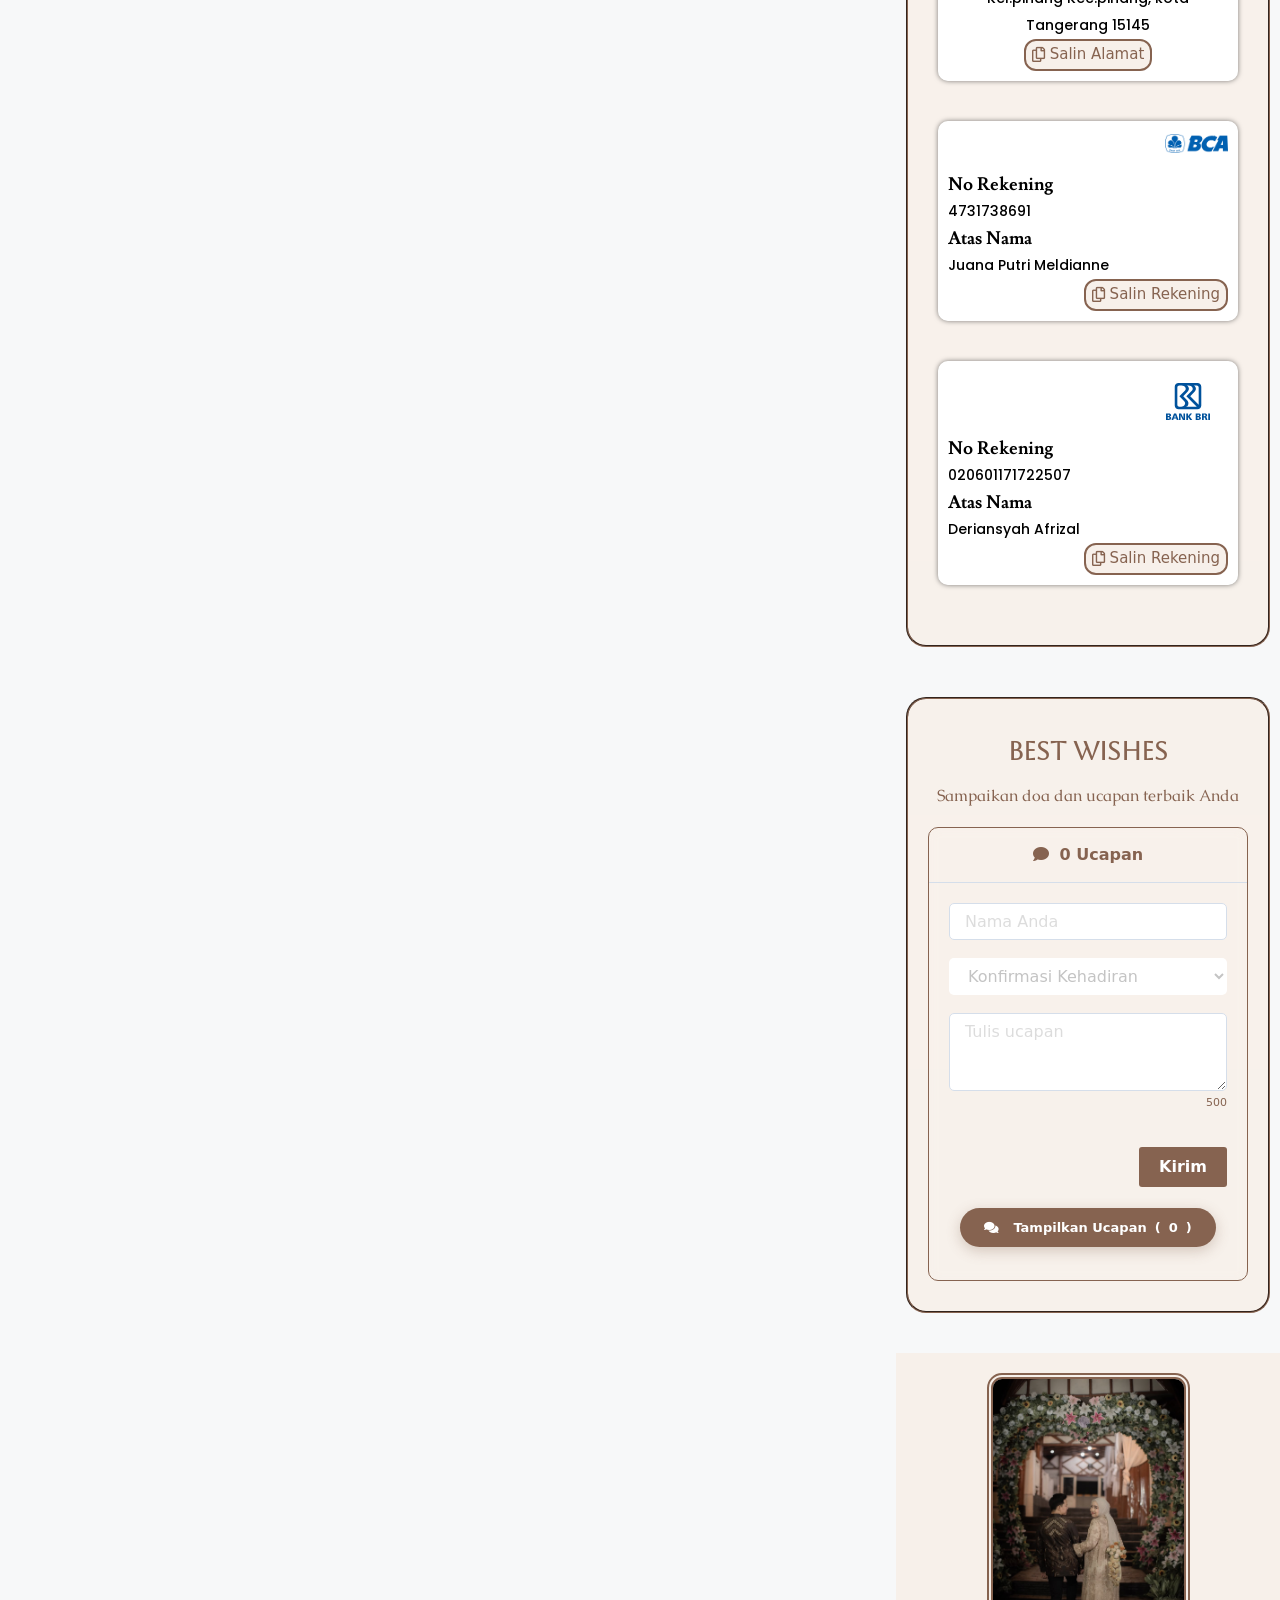
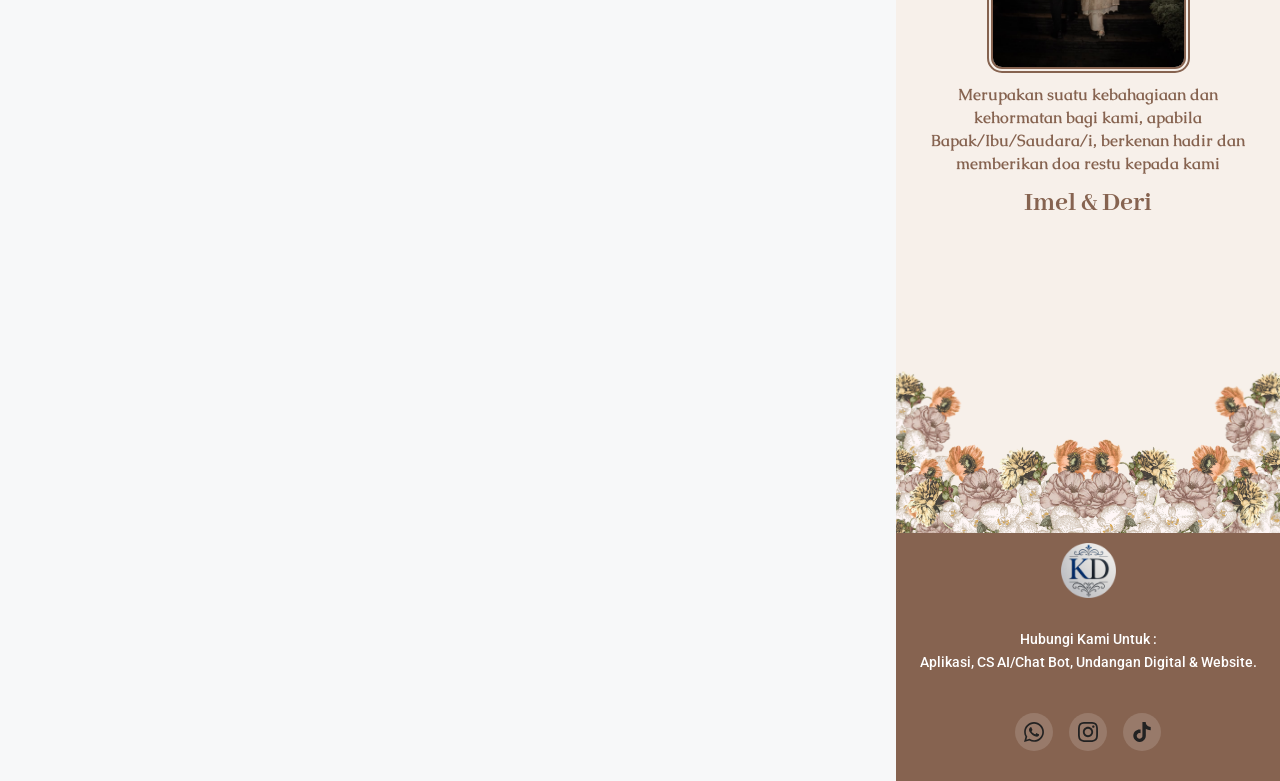
==== commit 8a0ccbfe: "feat: ganti musik pernikahan ke Tiara Andini & Arsy Widianto - Lagu Pernikahan Kita" ====
--- a/index.html
+++ b/index.html
@@ -2008,7 +2008,7 @@
 				<div class="elementor-element elementor-element-d848563 elementor-view-stacked elementor-shape-circle elementor-widget elementor-widget-wds_audio" data-id="d848563" data-element_type="widget" data-e-type="widget" data-settings="{&quot;sticky&quot;:&quot;bottom&quot;,&quot;sticky_on&quot;:[&quot;desktop&quot;,&quot;tablet&quot;,&quot;mobile&quot;],&quot;sticky_offset&quot;:0,&quot;sticky_effects_offset&quot;:0,&quot;sticky_anchor_link_offset&quot;:0}" data-widget_type="wds_audio.default">
 				<div class="elementor-widget-container">
 					<script type="text/javascript">
-var WdsAudio = {"source":"url","audio_link":"Kahitna - Menikahimu (Official Lyric Video).mp3","audio_start":"","audio_end":"","autoplay":false}
+var WdsAudio = {"source":"url","audio_link":"Tiara Andini, Arsy Widianto - Lagu Pernikahan Kita.mp3","audio_start":"","audio_end":"","autoplay":false}
 </script>
 
 
@@ -2028,7 +2028,7 @@
 				
 										
 					<audio id="song" loop="" preload="auto">
-						<source src="Kahitna - Menikahimu (Official Lyric Video).mp3" type="audio/mp3">
+						<source src="Tiara Andini, Arsy Widianto - Lagu Pernikahan Kita.mp3" type="audio/mp3">
 					</audio>
 
 				
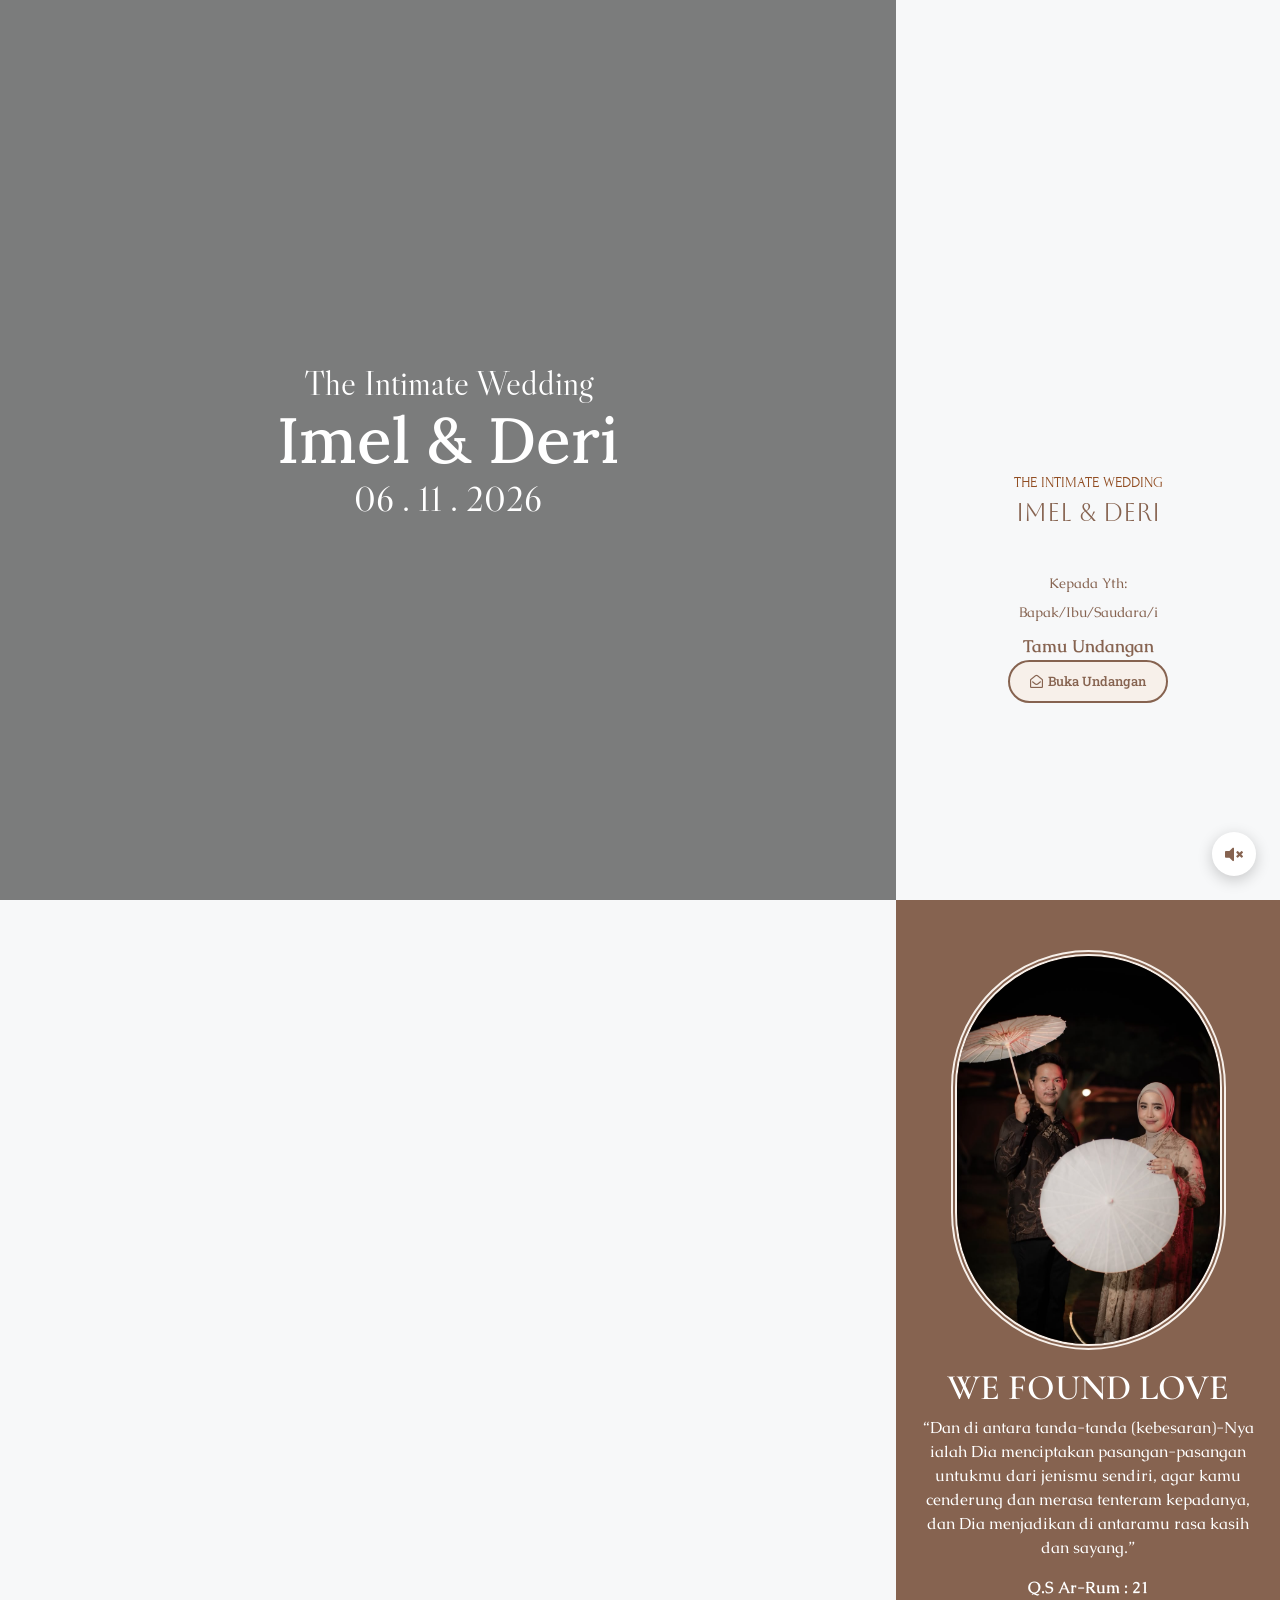
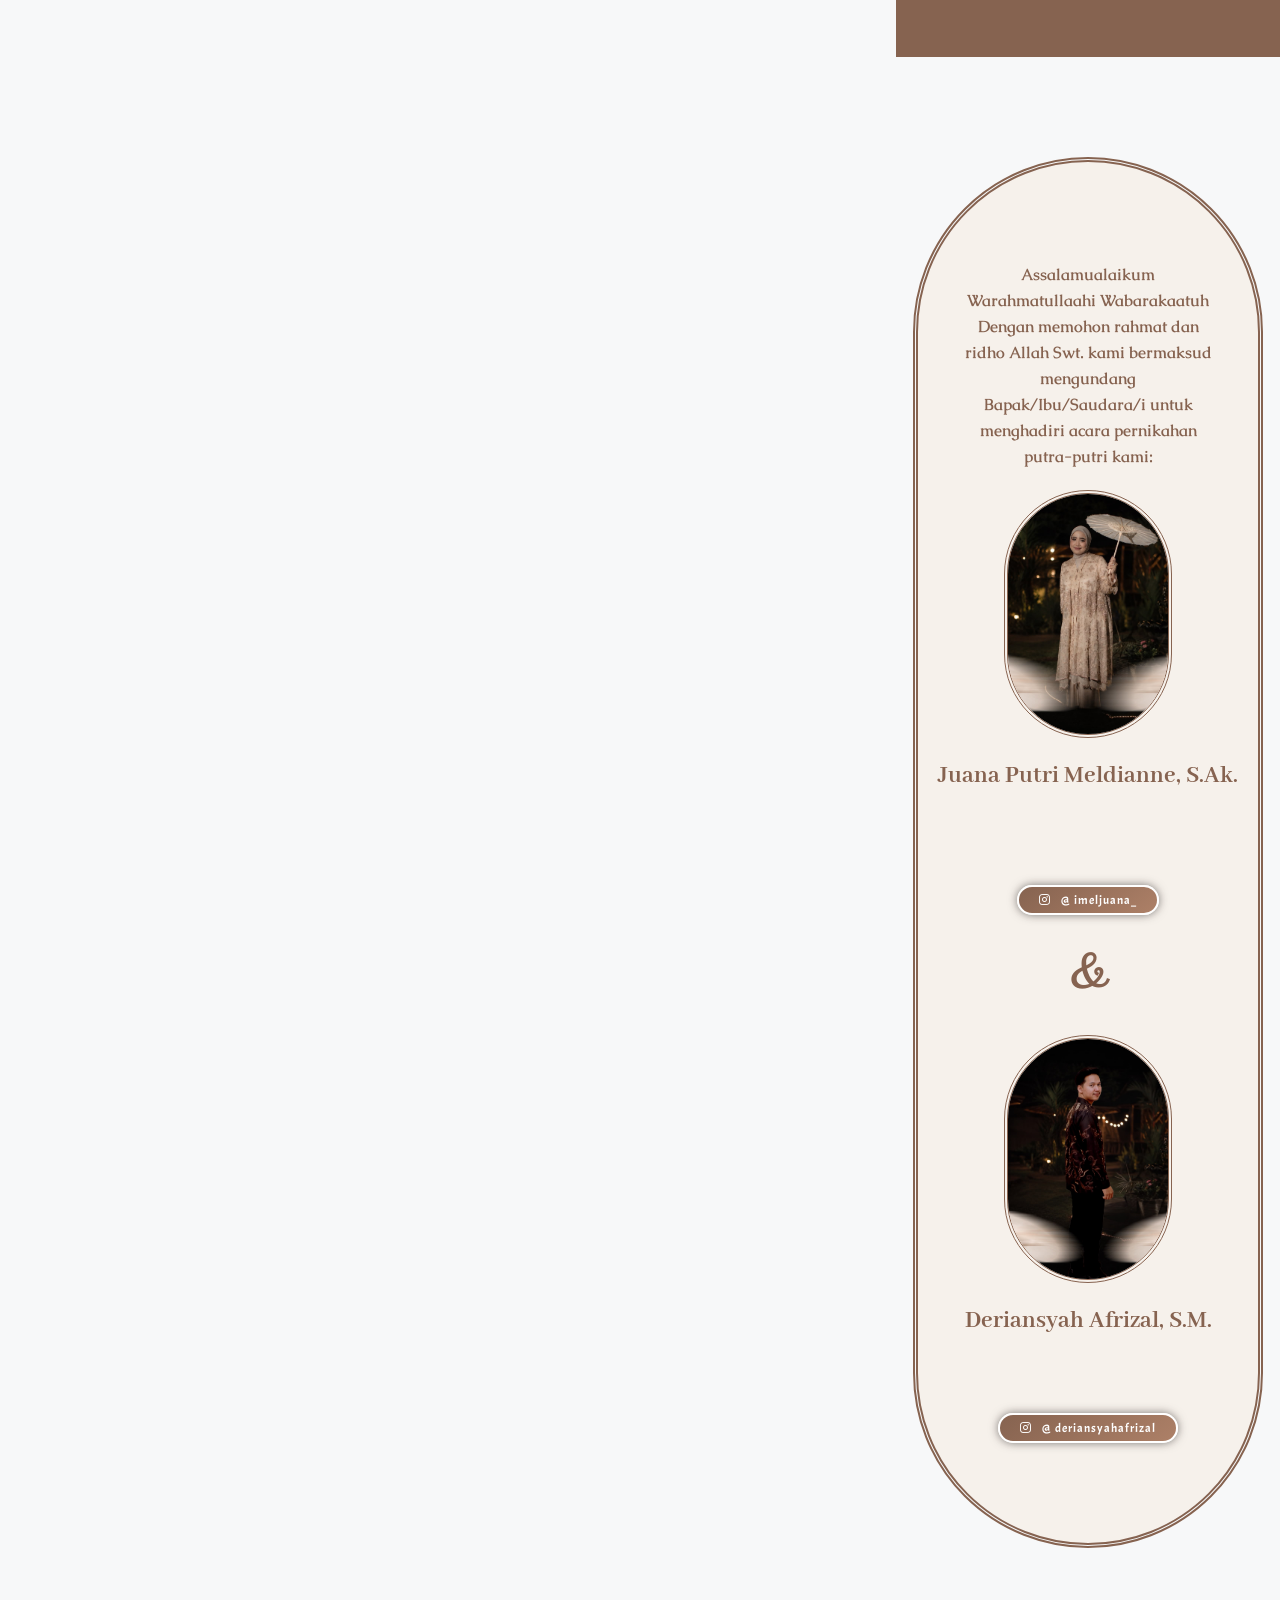
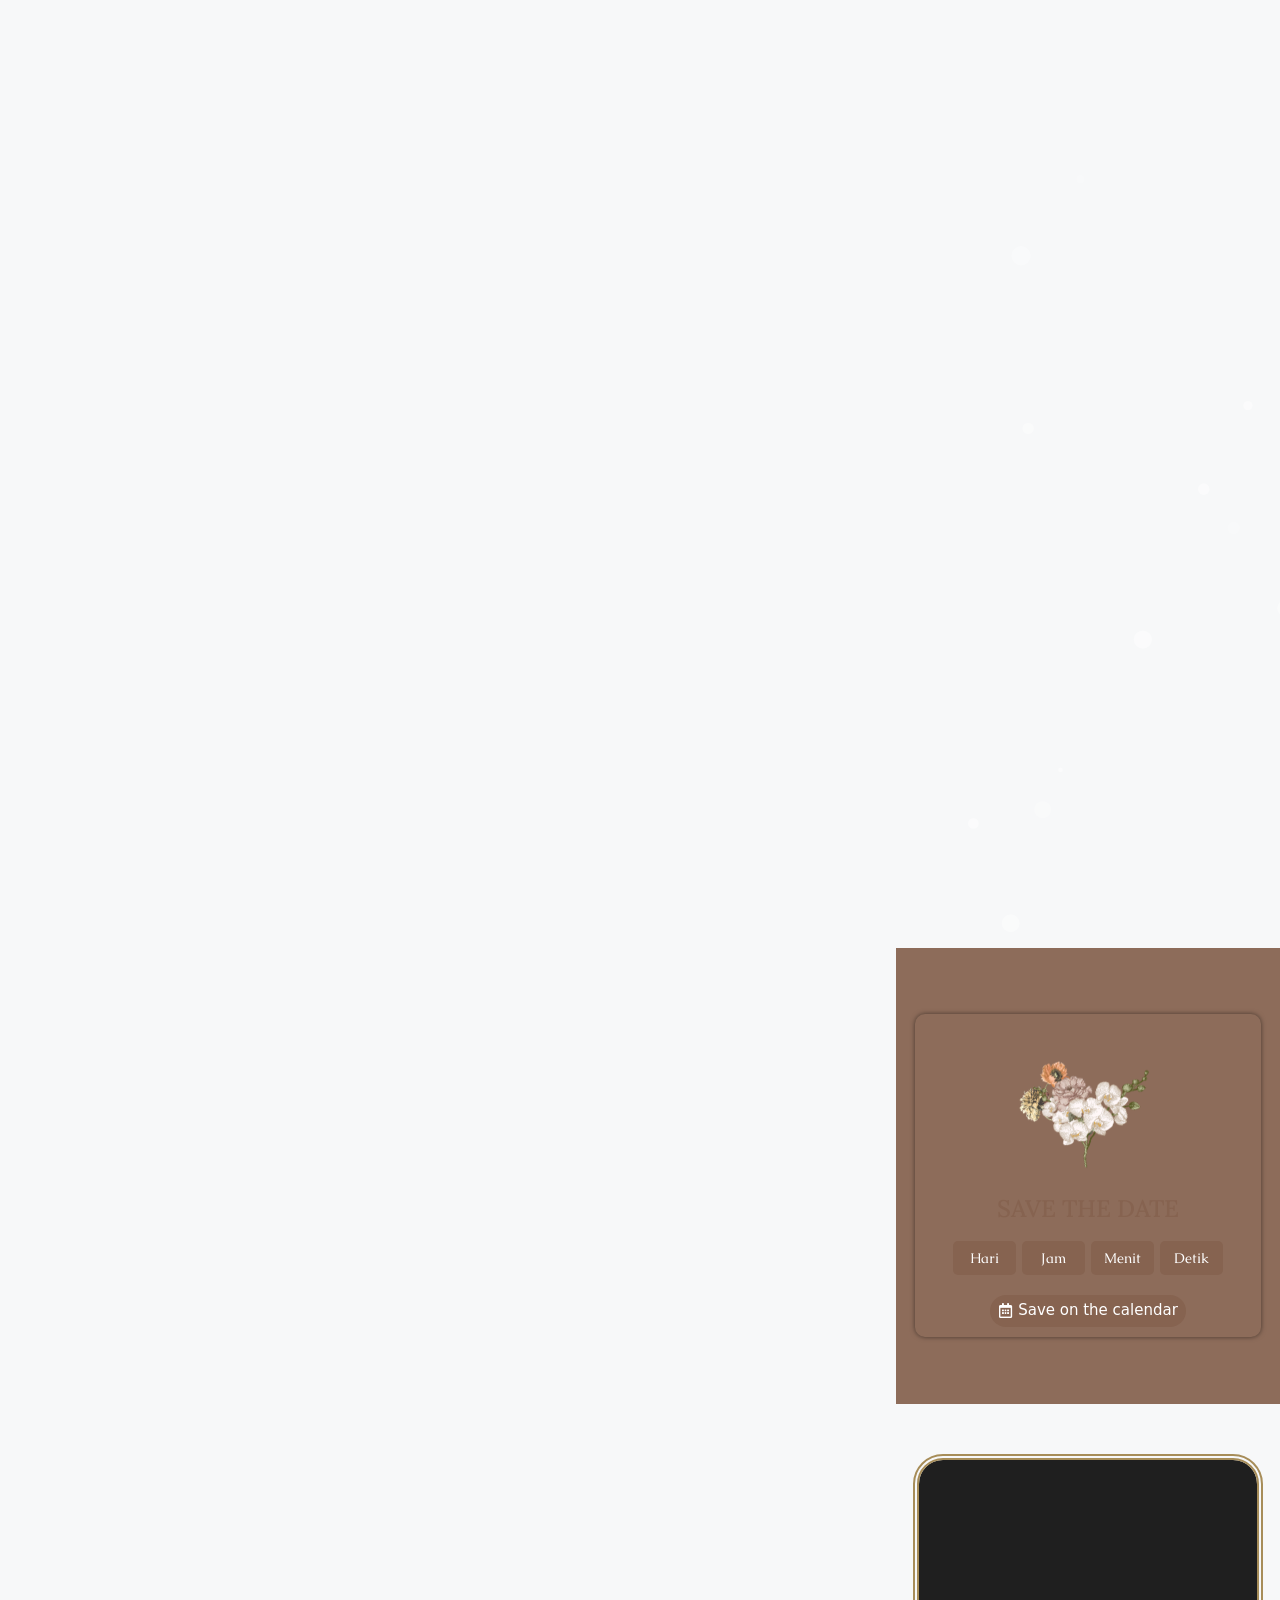
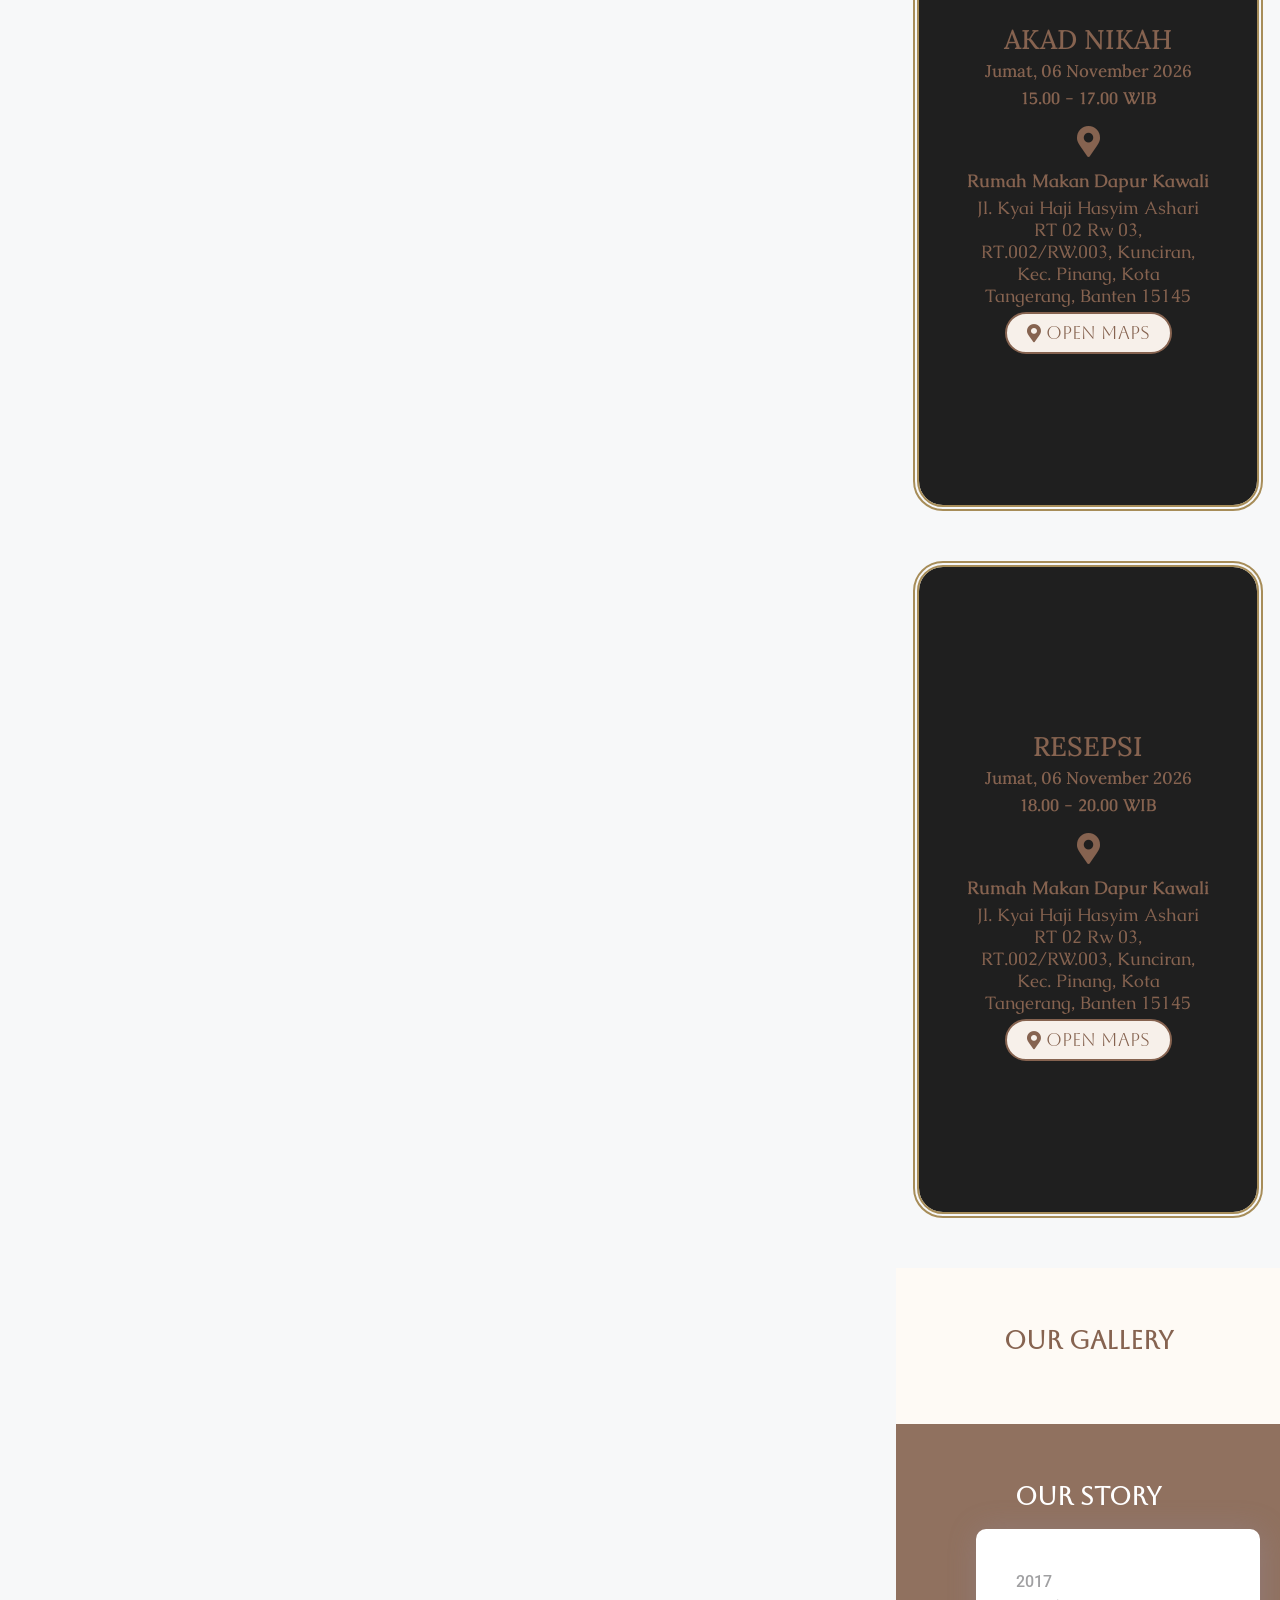
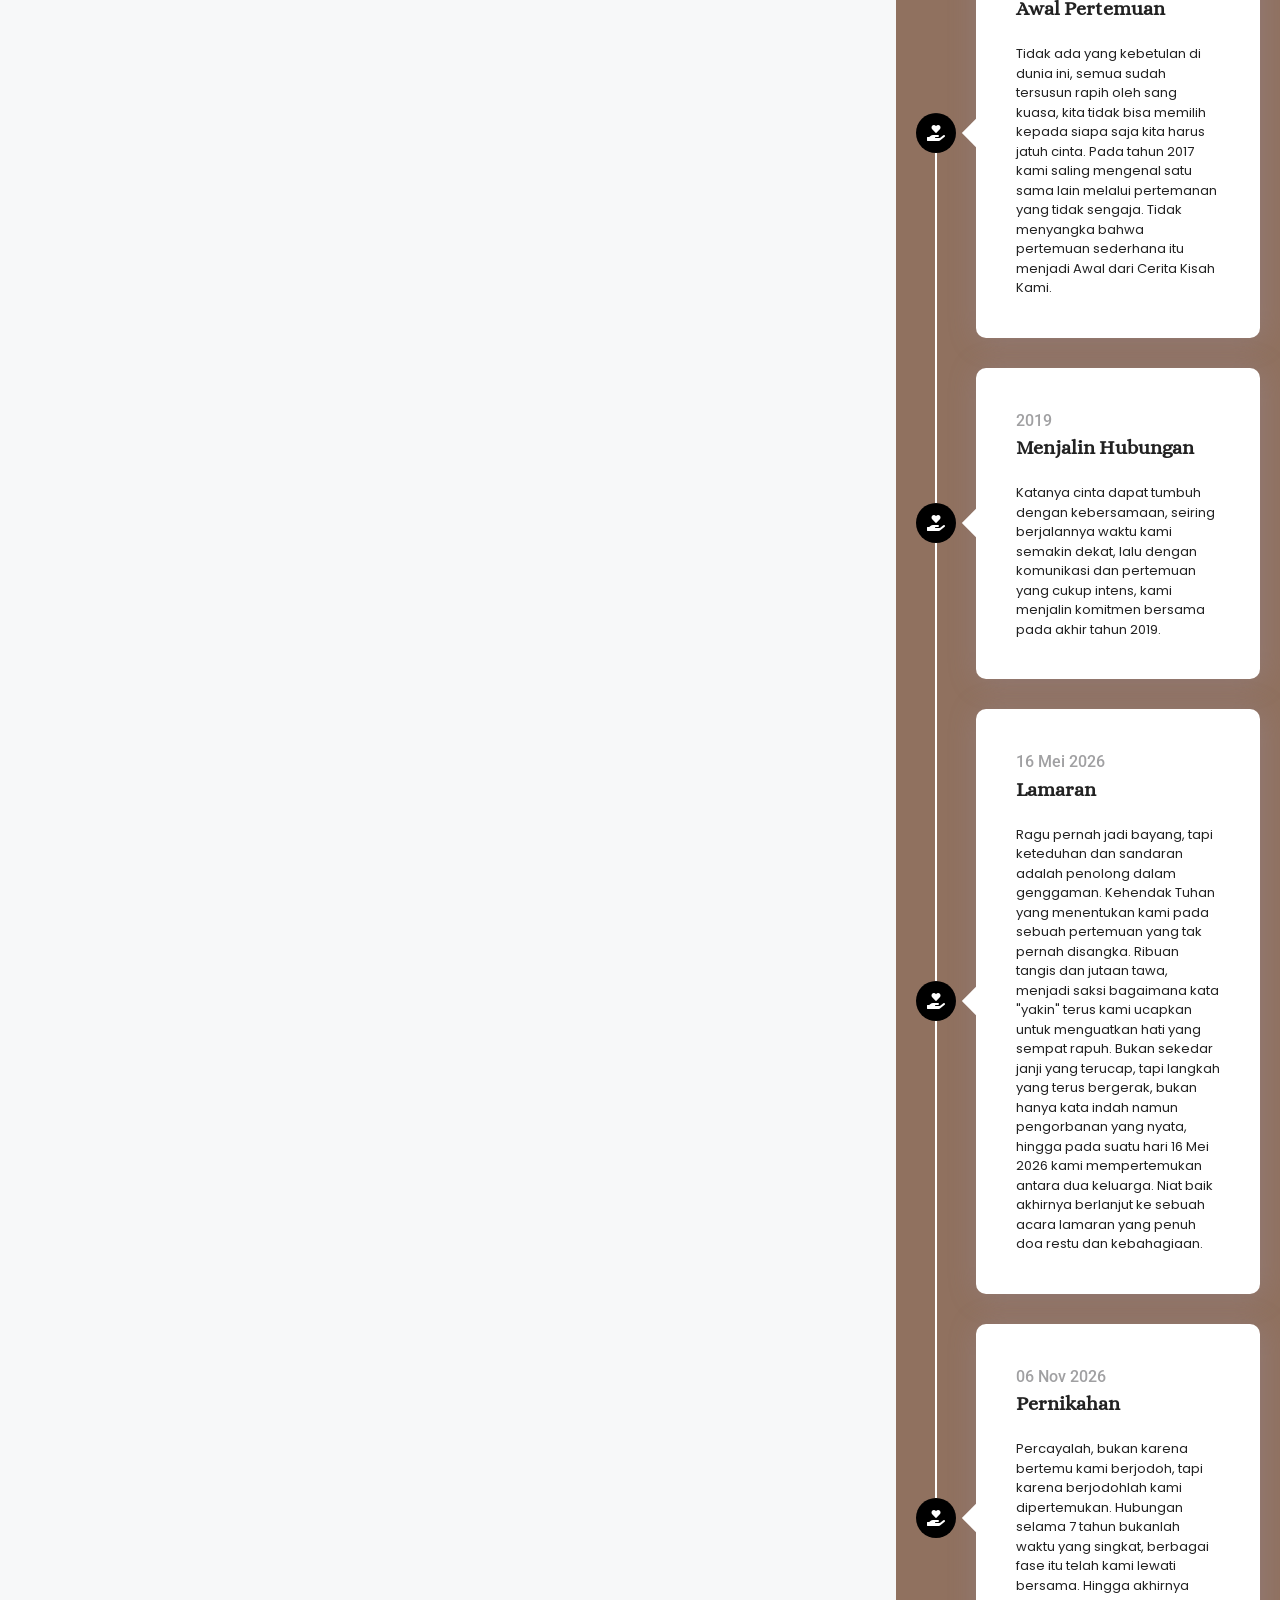
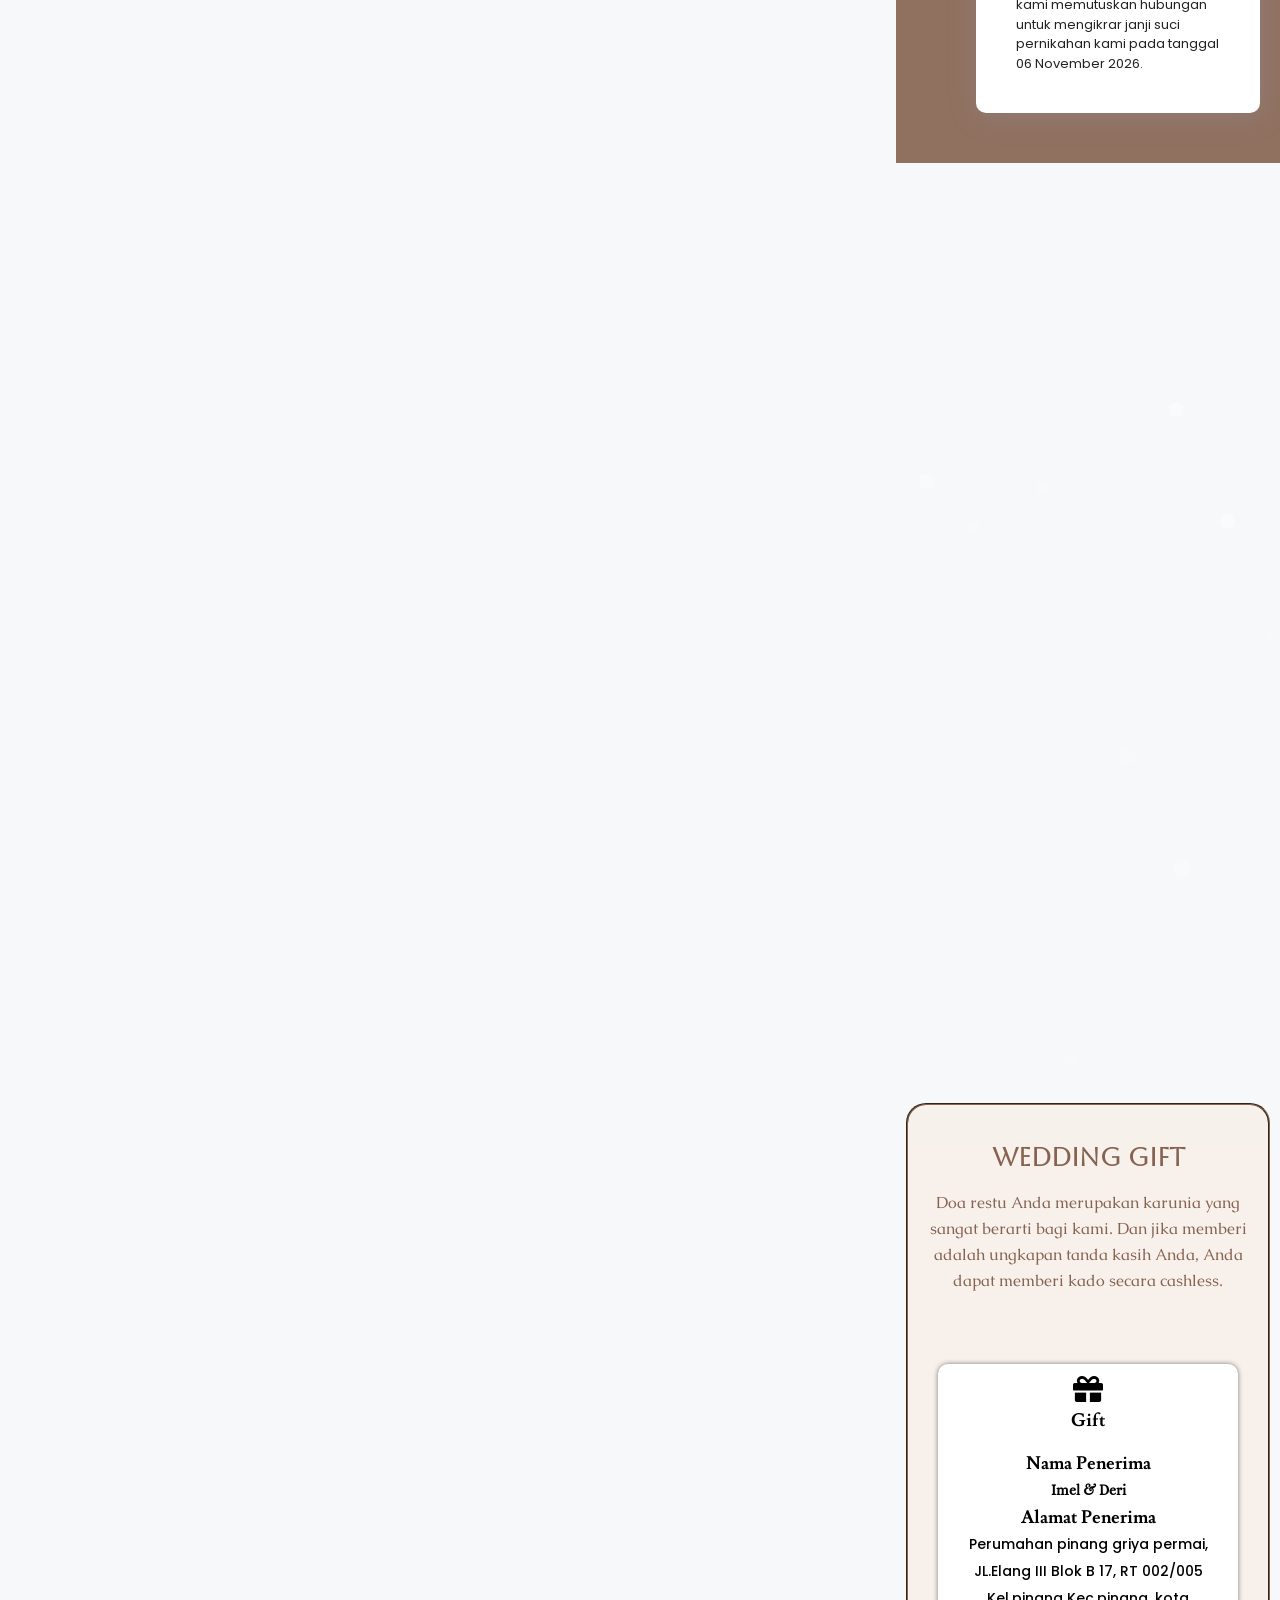
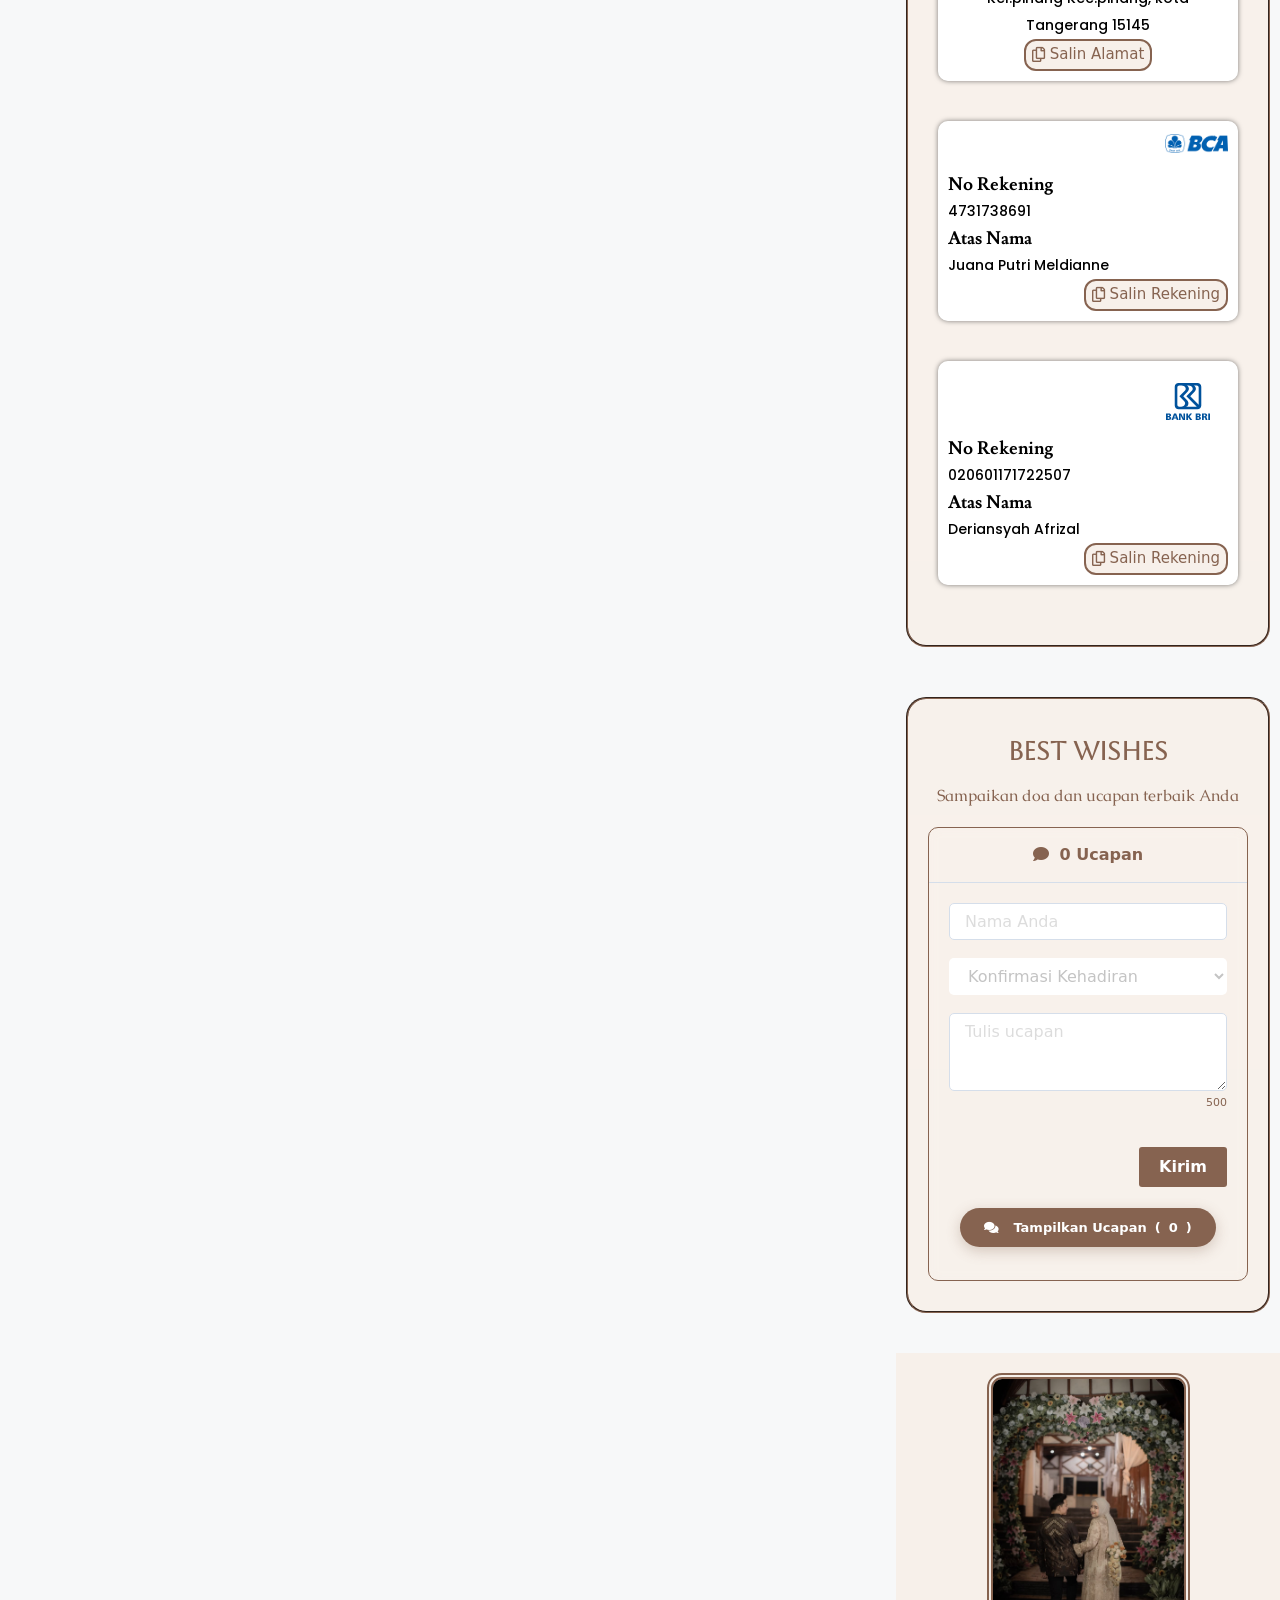
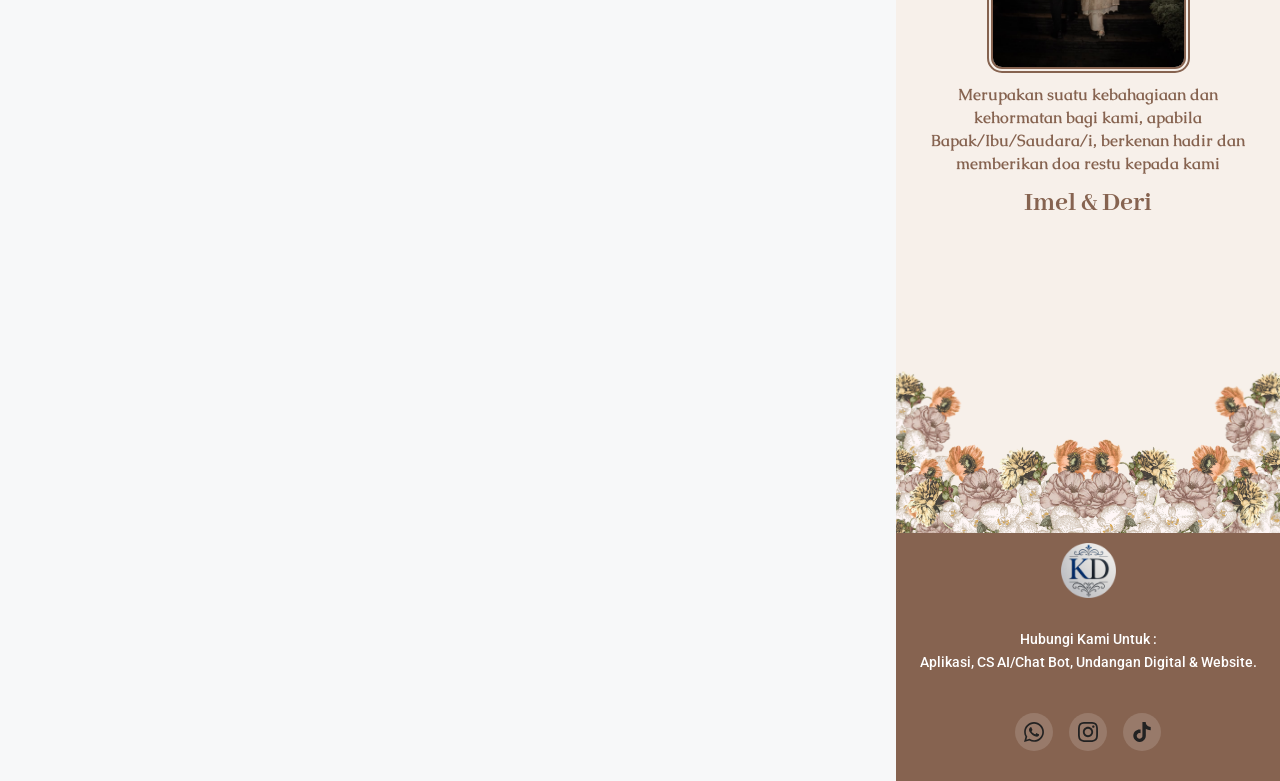
==== commit 16783d4f: "feat: ganti musik latar ke Shane Filan - Beautiful In White" ====
--- a/index.html
+++ b/index.html
@@ -2008,7 +2008,7 @@
 				<div class="elementor-element elementor-element-d848563 elementor-view-stacked elementor-shape-circle elementor-widget elementor-widget-wds_audio" data-id="d848563" data-element_type="widget" data-e-type="widget" data-settings="{&quot;sticky&quot;:&quot;bottom&quot;,&quot;sticky_on&quot;:[&quot;desktop&quot;,&quot;tablet&quot;,&quot;mobile&quot;],&quot;sticky_offset&quot;:0,&quot;sticky_effects_offset&quot;:0,&quot;sticky_anchor_link_offset&quot;:0}" data-widget_type="wds_audio.default">
 				<div class="elementor-widget-container">
 					<script type="text/javascript">
-var WdsAudio = {"source":"url","audio_link":"Tiara Andini, Arsy Widianto - Lagu Pernikahan Kita.mp3","audio_start":"","audio_end":"","autoplay":false}
+var WdsAudio = {"source":"url","audio_link":"Shane Filan - Beautiful In White (Official Video).mp3","audio_start":"","audio_end":"","autoplay":false}
 </script>
 
 
@@ -2028,7 +2028,7 @@
 				
 										
 					<audio id="song" loop="" preload="auto">
-						<source src="Tiara Andini, Arsy Widianto - Lagu Pernikahan Kita.mp3" type="audio/mp3">
+						<source src="Shane Filan - Beautiful In White (Official Video).mp3" type="audio/mp3">
 					</audio>
 
 				
